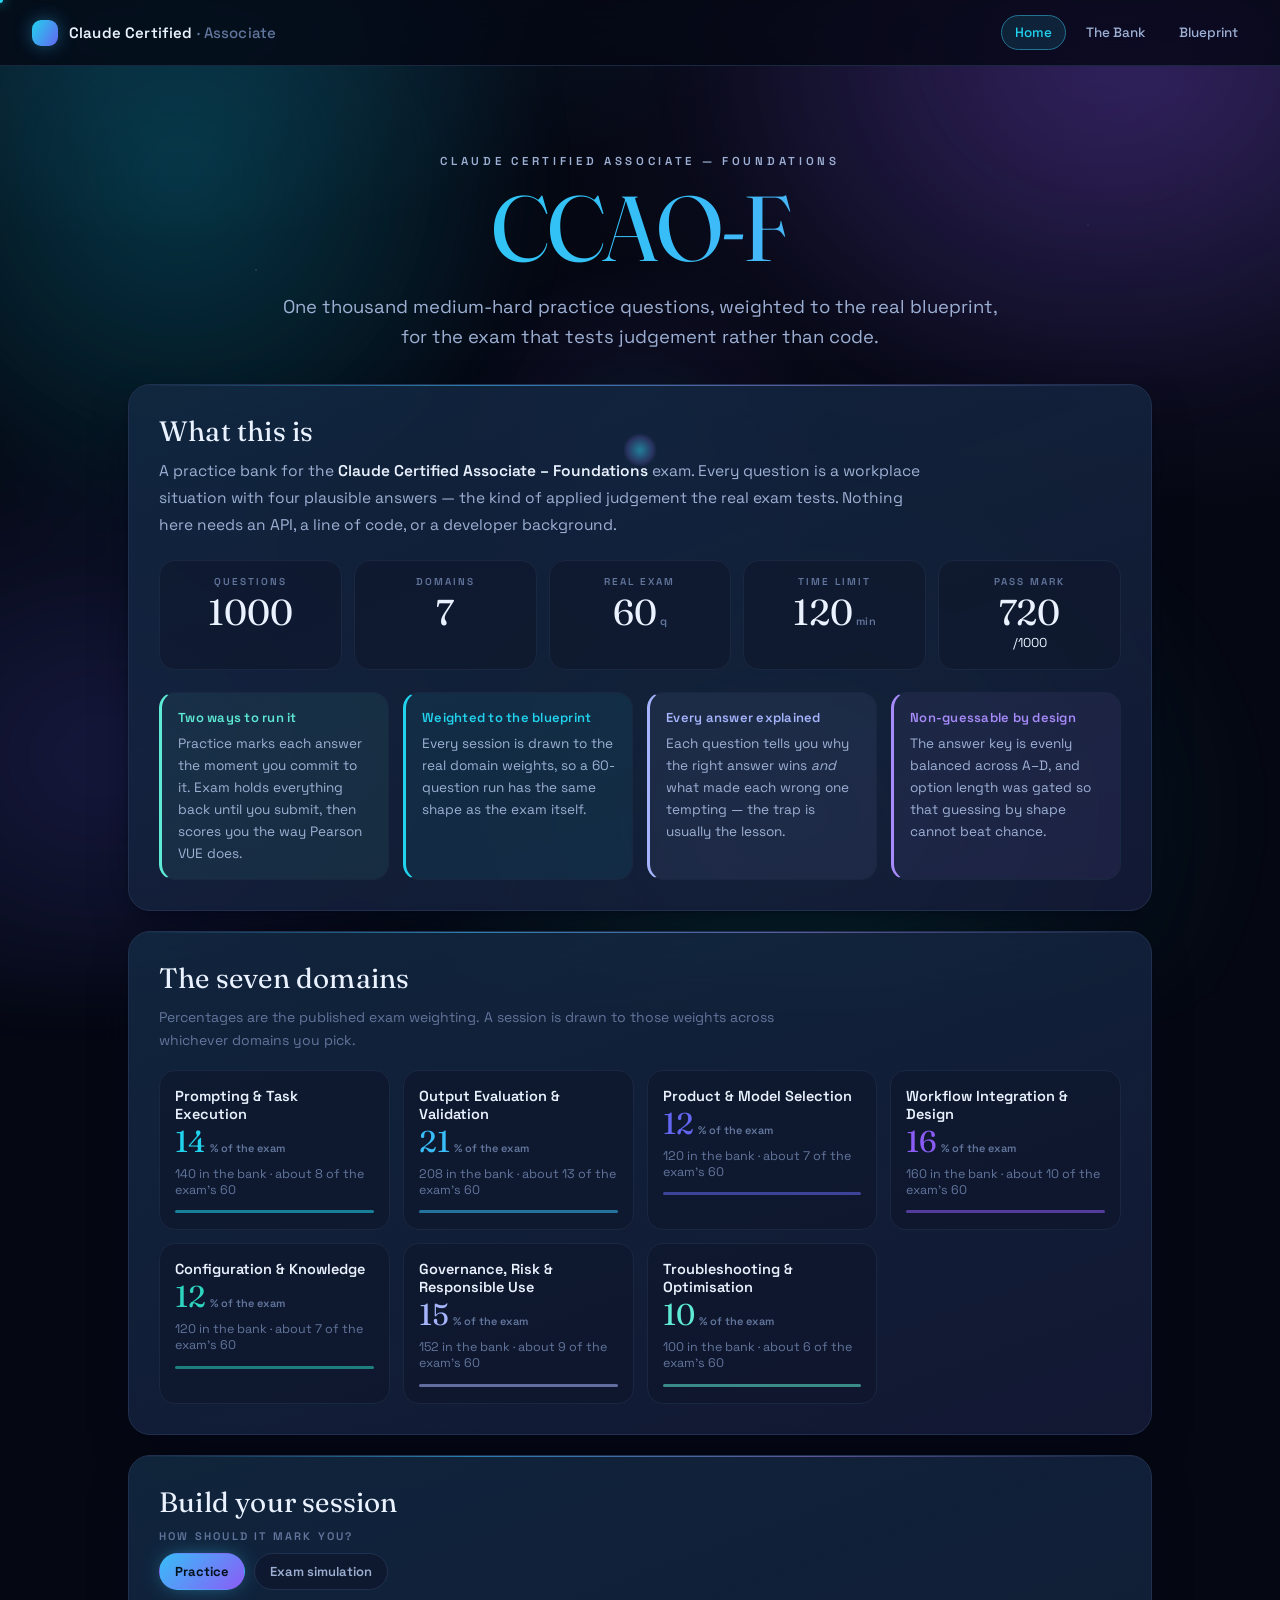
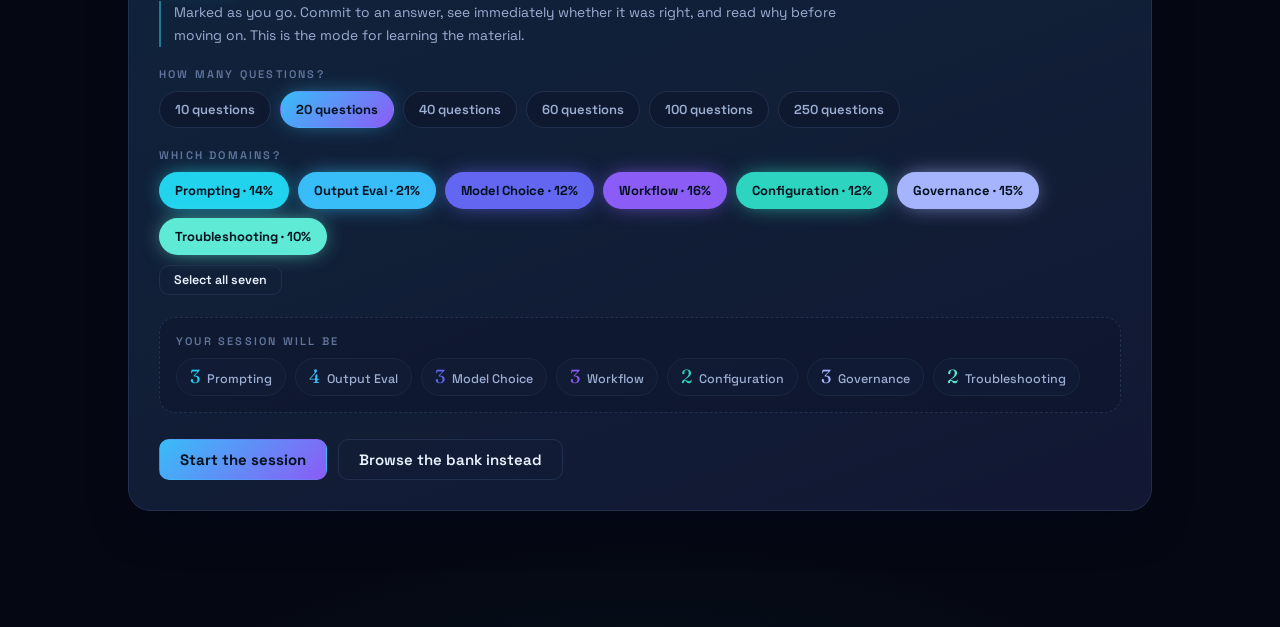
==== index.html @ 3845e647 "CCAO-F practice deck — 1,000 blueprint-weighted questions A self-contained practice bank for the Cla" ====
<!DOCTYPE html>
<html lang="en">
<head>
<meta charset="utf-8">
<meta name="viewport" content="width=device-width,initial-scale=1">
<title>Claude Certified Associate — CCAO-F Practice Deck</title>
<style>/* =====================================================================
   INTERFACE SKILL · "Aurora Nocturne" design system
   A cool-only, high-ambience house style. Drop this into any project and
   inline effects.js. Palette is deliberately COOL — no red / orange / yellow.
   Fonts pair an elegant serif (Times-lineage) with a new-gen geometric sans.
   Loads Google Fonts when online; degrades gracefully to system stacks.
   ===================================================================== */
@import url('https://fonts.googleapis.com/css2?family=Fraunces:ital,opsz,wght@0,9..144,400;0,9..144,600;1,9..144,500&family=Space+Grotesk:wght@400;500;600;700&family=Sora:wght@400;500;600&display=swap');

:root{
  /* ---- COOL PALETTE (no warm hues anywhere) ---- */
  --void:        #050813;   /* deepest background */
  --abyss:       #070c1c;
  --deep:        #0a1122;
  --panel:       #0e162b;   /* card base */
  --panel-2:     #131e39;
  --line:        #22304f;   /* hairline borders */
  --line-soft:   #1a2740;

  --ink:         #eaf2ff;   /* primary text */
  --muted:       #9db0d4;   /* secondary text */
  --faint:       #62759c;

  /* accents — cyan → azure → indigo → violet → teal */
  --cyan:        #22d3ee;
  --azure:       #38bdf8;
  --blue:        #3b82f6;
  --indigo:      #6366f1;
  --violet:      #a78bfa;
  --purple:      #8b5cf6;
  --teal:        #2dd4bf;
  --mint:        #5eead4;
  --aqua:        #34d399;   /* cool green */
  --peri:        #a5b4fc;   /* periwinkle (replaces "yellow" warnings) */

  /* semantic states — expressed ONLY in cool hues */
  --accent:      var(--cyan);
  --accent-2:    var(--violet);
  --positive:    var(--mint);   /* correct / success */
  --negative:    var(--purple); /* incorrect / error — cool violet, never red */
  --notice:      var(--peri);   /* warnings / flags — periwinkle, never yellow */

  /* signature gradients */
  --grad-aurora: linear-gradient(120deg, var(--cyan), var(--indigo) 45%, var(--violet) 78%, var(--teal));
  --grad-cool:   linear-gradient(135deg, var(--azure), var(--purple));
  --grad-glass:  linear-gradient(160deg, rgba(56,189,248,.10), rgba(139,92,246,.06));

  /* glows */
  --glow-cyan:   0 0 0 1px rgba(34,211,238,.35), 0 0 24px -4px rgba(34,211,238,.45);
  --glow-violet: 0 0 0 1px rgba(167,139,250,.35), 0 0 26px -4px rgba(139,92,246,.5);
  --shadow-lift: 0 18px 50px -18px rgba(2,8,23,.9), 0 2px 8px -4px rgba(2,8,23,.7);

  /* fonts */
  --font-display: 'Fraunces', 'Times New Roman', Georgia, 'Cormorant Garamond', serif;
  --font-ui:      'Space Grotesk', 'Sora', system-ui, -apple-system, 'Segoe UI', sans-serif;

  /* shape + motion */
  --r-sm: 10px; --r: 16px; --r-lg: 22px; --r-pill: 999px;
  --ease: cubic-bezier(.22,.61,.36,1);
  --ease-out: cubic-bezier(.16,1,.3,1);
  --t: .28s;

  /* live cursor position (updated by effects.js) */
  --mx: 50%; --my: 50%;
}

*{box-sizing:border-box}
html,body{margin:0;padding:0}
body{
  background:
    radial-gradient(1200px 700px at 12% -8%, rgba(56,189,248,.16), transparent 60%),
    radial-gradient(1000px 680px at 92% 4%, rgba(139,92,246,.16), transparent 62%),
    radial-gradient(1200px 900px at 50% 120%, rgba(45,212,191,.12), transparent 60%),
    var(--void);
  color:var(--ink);
  font-family:var(--font-ui);
  font-size:15.5px; line-height:1.6;
  -webkit-font-smoothing:antialiased;
  min-height:100vh;
  overflow-x:hidden;
}

/* Aurora ambience layer — slow drifting mesh behind everything */
.aurora-bg{
  position:fixed; inset:-20% -10% -10% -10%; z-index:-2; pointer-events:none;
  background:
    radial-gradient(40% 55% at 20% 30%, rgba(34,211,238,.22), transparent 60%),
    radial-gradient(45% 50% at 80% 20%, rgba(139,92,246,.20), transparent 62%),
    radial-gradient(50% 55% at 60% 85%, rgba(45,212,191,.16), transparent 60%),
    radial-gradient(40% 45% at 15% 80%, rgba(99,102,241,.18), transparent 60%);
  filter:blur(30px) saturate(120%);
  animation:auroraDrift 26s ease-in-out infinite alternate;
}
@keyframes auroraDrift{
  0%{transform:translate3d(0,0,0) scale(1)}
  50%{transform:translate3d(-3%,2%,0) scale(1.08)}
  100%{transform:translate3d(3%,-2%,0) scale(1.04)}
}
/* faint star / grain field */
.aurora-stars{
  position:fixed; inset:0; z-index:-1; pointer-events:none; opacity:.5;
  background-image:
    radial-gradient(1px 1px at 20% 30%, rgba(234,242,255,.7), transparent),
    radial-gradient(1px 1px at 70% 60%, rgba(165,180,252,.6), transparent),
    radial-gradient(1px 1px at 40% 80%, rgba(94,234,212,.6), transparent),
    radial-gradient(1px 1px at 85% 25%, rgba(56,189,248,.6), transparent),
    radial-gradient(1px 1px at 55% 45%, rgba(234,242,255,.5), transparent);
  background-size:auto;
  animation:twinkle 6s ease-in-out infinite alternate;
}
@keyframes twinkle{from{opacity:.35}to{opacity:.6}}

/* Cursor-reactive spotlight: brightens content near the pointer (ambience) */
.spotlight{
  position:fixed; inset:0; z-index:-1; pointer-events:none;
  background:radial-gradient(280px 280px at var(--mx) var(--my),
            rgba(56,189,248,.10), rgba(139,92,246,.05) 40%, transparent 70%);
  transition:background .12s linear;
}

/* ---------- Typography ---------- */
h1,h2,h3,.display{font-family:var(--font-display); font-weight:600; letter-spacing:.2px; line-height:1.12}
h1{font-size:clamp(30px,5vw,52px)}
h2{font-size:clamp(20px,3vw,28px)}
.eyebrow{font-family:var(--font-ui); text-transform:uppercase; letter-spacing:.32em; font-size:11.5px; color:var(--muted); font-weight:600}

/* Aurora gradient text with a slow shimmer sweep — the signature "wow" headline */
.aurora-text{
  background:linear-gradient(100deg, var(--cyan), var(--azure) 25%, var(--violet) 55%, var(--mint) 85%, var(--cyan));
  background-size:220% auto;
  -webkit-background-clip:text; background-clip:text; color:transparent;
  animation:shimmer 7s linear infinite;
}
@keyframes shimmer{to{background-position:220% center}}

/* Per-letter hover lift + glow (wrap letters in <span class="ch"> via effects.js) */
.lift .ch{display:inline-block; transition:transform .25s var(--ease-out), color .25s, text-shadow .25s; will-change:transform}
.lift .ch:hover{transform:translateY(-.18em) scale(1.05); color:var(--cyan); text-shadow:0 0 18px rgba(34,211,238,.8)}

/* Cursor-proximity word glow (effects.js sets --d 0..1 per word; near=1) */
.spot-word{transition:text-shadow .2s, color .2s}

.glow-text{text-shadow:0 0 22px rgba(56,189,248,.55)}

/* ---------- Glass surfaces ---------- */
.glass{
  background:var(--grad-glass), color-mix(in srgb, var(--panel) 82%, transparent);
  border:1px solid var(--line);
  border-radius:var(--r-lg);
  box-shadow:var(--shadow-lift);
  backdrop-filter:blur(14px) saturate(120%);
  -webkit-backdrop-filter:blur(14px) saturate(120%);
  position:relative; overflow:hidden;
}
/* subtle top sheen */
.glass::before{content:""; position:absolute; inset:0 0 auto 0; height:1px;
  background:linear-gradient(90deg, transparent, rgba(56,189,248,.6), rgba(167,139,250,.5), transparent)}
.pad{padding:clamp(18px,3vw,30px)}

/* ---------- Buttons ---------- */
.btn{
  font:600 15px/1 var(--font-ui); cursor:pointer; color:var(--ink);
  padding:12px 20px; border-radius:var(--r-sm); border:1px solid var(--line);
  background:color-mix(in srgb, var(--panel-2) 85%, transparent);
  position:relative; overflow:hidden; transition:transform var(--t) var(--ease), box-shadow var(--t), border-color var(--t);
}
.btn:hover{border-color:color-mix(in srgb,var(--cyan) 55%,var(--line)); box-shadow:var(--glow-cyan); transform:translateY(-1px)}
.btn:active{transform:translateY(0) scale(.99)}
.btn.primary{background:var(--grad-cool); border-color:transparent; color:#04121f; font-weight:700}
.btn.primary:hover{box-shadow:0 0 30px -6px rgba(56,189,248,.7), 0 0 30px -10px rgba(139,92,246,.6)}
.btn.ghost{background:transparent}
/* shine sweep on hover */
.btn::after{content:""; position:absolute; top:0; left:-120%; width:60%; height:100%;
  background:linear-gradient(100deg, transparent, rgba(234,242,255,.35), transparent); transform:skewX(-18deg); transition:left .6s var(--ease)}
.btn:hover::after{left:140%}

/* ---------- Selectable options (quiz answers, menu items, cards) ---------- */
.option{
  display:flex; gap:14px; align-items:flex-start;
  /* works as a <div> OR a <button>: buttons default to centred text and their own
     font, which pushes option copy into the middle of the row. Undo both here. */
  width:100%; text-align:left; font:inherit; color:inherit;
  padding:15px 17px; border-radius:var(--r);
  background:color-mix(in srgb, var(--panel) 78%, transparent);
  border:1px solid var(--line);
  cursor:pointer; position:relative; overflow:hidden;
  transition:transform var(--t) var(--ease), box-shadow var(--t), border-color var(--t), background var(--t);
  transform-style:preserve-3d;
}
.option:hover{border-color:color-mix(in srgb,var(--cyan) 45%,var(--line)); box-shadow:var(--glow-cyan); transform:translateY(-2px)}
/* animated gradient ring when selected */
.option.selected{border-color:transparent; background:color-mix(in srgb, var(--panel-2) 88%, transparent)}
.option.selected::before{content:""; position:absolute; inset:0; border-radius:inherit; padding:1.5px;
  background:var(--grad-aurora); background-size:200% 200%;
  -webkit-mask:linear-gradient(#000 0 0) content-box, linear-gradient(#000 0 0);
  -webkit-mask-composite:xor; mask-composite:exclude; animation:ring 4s linear infinite}
@keyframes ring{to{background-position:200% 200%}}
.option .marker{flex:0 0 28px; height:28px; border-radius:8px; display:grid; place-items:center;
  font:700 13px var(--font-ui); background:color-mix(in srgb,var(--panel-2) 90%,transparent); color:var(--muted); transition:var(--t)}
.option.selected .marker{background:var(--grad-cool); color:#04121f; box-shadow:0 0 16px -2px rgba(56,189,248,.7)}

/* correct / incorrect review states — cool green vs cool violet, never red */
.option.correct{border-color:var(--positive); background:color-mix(in srgb,var(--mint) 14%,transparent); box-shadow:0 0 22px -8px var(--mint)}
.option.incorrect{border-color:var(--negative); background:color-mix(in srgb,var(--purple) 14%,transparent); box-shadow:0 0 22px -8px var(--purple)}

/* ripple (effects.js injects .rippling span at click point) */
.ripple{position:relative; overflow:hidden}
.ripple > .rippling{position:absolute; border-radius:50%; transform:translate(-50%,-50%) scale(0);
  background:radial-gradient(circle, rgba(56,189,248,.55), rgba(139,92,246,.15) 60%, transparent 70%);
  pointer-events:none; animation:ripple .6s var(--ease-out) forwards}
@keyframes ripple{to{transform:translate(-50%,-50%) scale(1); opacity:0}}

/* ---------- Pills / chips ---------- */
.pill{display:inline-flex; align-items:center; gap:6px; font:600 12px var(--font-ui);
  padding:5px 12px; border-radius:var(--r-pill); color:var(--muted);
  background:color-mix(in srgb,var(--panel-2) 80%,transparent); border:1px solid var(--line)}
.pill.accent{color:var(--cyan); border-color:color-mix(in srgb,var(--cyan) 40%,var(--line)); background:color-mix(in srgb,var(--cyan) 12%,transparent)}

/* ---------- Focus + selection ---------- */
:focus-visible{outline:2px solid var(--cyan); outline-offset:2px; border-radius:6px}
::selection{background:rgba(34,211,238,.3); color:#fff}

/* ---------- Entrance reveal (effects.js toggles .in) ---------- */
[data-reveal]{opacity:0; transform:translateY(14px); transition:opacity .6s var(--ease-out), transform .6s var(--ease-out)}
[data-reveal].in{opacity:1; transform:none}

/* ---------- Custom cursor elements (created by effects.js) ---------- */
.cur-orb,.cur-dot{position:fixed; top:0; left:0; z-index:9999; pointer-events:none; border-radius:50%; mix-blend-mode:screen}
.cur-orb{width:34px; height:34px; margin:-17px 0 0 -17px;
  background:radial-gradient(circle, rgba(34,211,238,.5), rgba(139,92,246,.18) 55%, transparent 70%);
  transition:width .2s, height .2s, background .2s, opacity .15s}
.cur-dot{width:6px; height:6px; margin:-3px 0 0 -3px; background:var(--cyan); box-shadow:0 0 12px var(--cyan);
  transition:opacity .15s}
.cur-orb.hot{width:52px; height:52px; background:radial-gradient(circle, rgba(167,139,250,.55), rgba(34,211,238,.2) 55%, transparent 72%)}
.cur-spark{position:fixed; z-index:9998; pointer-events:none; width:5px; height:5px; border-radius:50%;
  background:radial-gradient(circle,var(--mint),transparent 70%); animation:spark .7s var(--ease-out) forwards}
@keyframes spark{to{transform:translateY(10px) scale(0); opacity:0}}

/* hide native cursor only on fine pointers; keep it on touch/coarse */
@media (pointer:fine){ .cursor-hidden, .cursor-hidden *{cursor:none} }

/* ---------- Accessibility: respect reduced motion ---------- */
@media (prefers-reduced-motion:reduce){
  *,*::before,*::after{animation-duration:.001ms !important; animation-iteration-count:1 !important; transition-duration:.05s !important}
  .aurora-bg,.aurora-stars{animation:none}
}

/* ---------- Small screens ---------- */
@media (max-width:640px){
  body{font-size:15px}
  .cur-orb,.cur-dot{display:none} /* touch devices: no custom cursor */
}</style>
<style>/* ccao-deck — project styles over the Aurora Nocturne design system.
   Cool hues only. Serif numerals for every measured value. */

body{ padding-top:66px }
#app{ max-width:1080px; margin:0 auto; padding:0 clamp(14px,3vw,28px) 96px }

/* ── top bar ─────────────────────────────────────────────── */
.topbar{
  position:fixed; inset:0 0 auto 0; z-index:60; height:66px;
  display:flex; align-items:center; justify-content:space-between;
  gap:14px; padding:0 clamp(14px,3vw,28px);
  background:color-mix(in srgb, var(--void) 82%, transparent);
  backdrop-filter:blur(14px) saturate(140%);
  border-bottom:1px solid var(--line-soft);
}
.brand{ display:flex; align-items:center; gap:11px; background:none; border:0; cursor:pointer; padding:6px 4px; color:inherit }
.brand-mark{
  width:26px; height:26px; border-radius:9px; background:var(--grad-aurora);
  background-size:220% 220%; animation:shimmer 9s linear infinite;
  box-shadow:0 0 20px -4px rgba(56,189,248,.8);
}
.brand-text{ font:600 15px var(--font-ui); letter-spacing:.01em; color:var(--ink) }
.brand-text em{ font-style:normal; color:var(--faint); font-weight:500 }
.topnav{ display:flex; align-items:center; gap:6px }
.navlink{
  background:none; border:1px solid transparent; color:var(--muted); cursor:pointer;
  font:500 13.5px var(--font-ui); padding:8px 13px; border-radius:var(--r-pill); transition:var(--t) var(--ease);
}
.navlink:hover{ color:var(--ink); border-color:var(--line); background:color-mix(in srgb,var(--panel) 70%,transparent) }
.navlink.on{ color:var(--cyan); border-color:color-mix(in srgb,var(--cyan) 42%,var(--line)); background:color-mix(in srgb,var(--cyan) 12%,transparent) }
.egg-chip{
  font:600 11px var(--font-ui); letter-spacing:.14em; text-transform:uppercase;
  color:var(--violet); border:1px solid color-mix(in srgb,var(--violet) 40%,var(--line));
  background:color-mix(in srgb,var(--violet) 12%,transparent);
  padding:6px 11px; border-radius:var(--r-pill); animation:rise .5s var(--ease-out) both;
}

/* ── screens ─────────────────────────────────────────────── */
.screen{ animation:rise .5s var(--ease-out) both }
@keyframes rise{ from{ opacity:0; transform:translateY(16px) } to{ opacity:1; transform:none } }
.screen > section, .screen > .banklist, .screen > .startrow{ margin-bottom:20px }

.hero{ padding:clamp(38px,7vw,74px) 0 clamp(20px,3vw,32px); text-align:center }
.hero.small{ padding:clamp(28px,4vw,44px) 0 clamp(14px,2vw,22px) }
.hero h1{ font:400 clamp(46px,9vw,92px)/1.02 var(--font-display); margin:.1em 0 .18em; letter-spacing:-.02em }
.hero.small h1{ font-size:clamp(38px,6vw,64px) }
.hero-sub{ font:400 clamp(15px,1.7vw,18.5px)/1.62 var(--font-ui); color:var(--muted); max-width:60ch; margin:0 auto }

.sec-h{ font:400 clamp(21px,2.6vw,28px)/1.2 var(--font-display); margin:0 0 10px; color:var(--ink) }
.sec-note{ font:400 14px/1.65 var(--font-ui); color:var(--faint); margin:0 0 18px; max-width:74ch }
.lede{ font:400 15.5px/1.72 var(--font-ui); color:var(--muted); margin:0 0 22px; max-width:78ch }
.lede strong{ color:var(--ink); font-weight:600 }

/* ── serif numeral stat row (house pattern) ──────────────── */
.statrow{ display:grid; grid-template-columns:repeat(auto-fit,minmax(112px,1fr)); gap:12px; margin:4px 0 22px }
.stat{
  border:1px solid var(--line-soft); border-radius:var(--r); padding:14px 12px;
  background:color-mix(in srgb,var(--panel) 60%,transparent); text-align:center;
}
.stat .k{ display:block; font:600 10px var(--font-ui); letter-spacing:.2em; text-transform:uppercase; color:var(--faint); margin-bottom:6px }
.stat .v{ display:block; font:400 clamp(26px,3.4vw,36px)/1 var(--font-display); color:var(--ink) }
.stat .v small{ font:600 11px var(--font-ui); color:var(--faint); margin-left:3px; letter-spacing:.06em }

/* ── the five-callout system (mint/cyan/peri/violet/indigo) ─ */
.howrow{ display:grid; grid-template-columns:repeat(auto-fit,minmax(228px,1fr)); gap:14px }
.how{ border-radius:var(--r); padding:16px 16px 14px; border:1px solid var(--line-soft); border-left-width:3px }
.how h4{ font:600 13px var(--font-ui); margin:0 0 7px; letter-spacing:.02em }
.how p{ font:400 13.6px/1.62 var(--font-ui); color:var(--muted); margin:0 }
.how-mint  { border-left-color:var(--mint);   background:color-mix(in srgb,var(--mint) 7%,transparent) }
.how-mint h4{ color:var(--mint) }
.how-cyan  { border-left-color:var(--cyan);   background:color-mix(in srgb,var(--cyan) 7%,transparent) }
.how-cyan h4{ color:var(--cyan) }
.how-peri  { border-left-color:var(--peri);   background:color-mix(in srgb,var(--peri) 7%,transparent) }
.how-peri h4{ color:var(--peri) }
.how-violet{ border-left-color:var(--violet); background:color-mix(in srgb,var(--violet) 7%,transparent) }
.how-violet h4{ color:var(--violet) }

/* ── domain grid ─────────────────────────────────────────── */
.domgrid{ display:grid; grid-template-columns:repeat(auto-fit,minmax(196px,1fr)); gap:13px }
.domcard{
  position:relative; overflow:hidden; border:1px solid var(--line-soft); border-radius:var(--r);
  padding:16px 15px; background:color-mix(in srgb,var(--panel) 62%,transparent);
  transition:var(--t) var(--ease);
}
.domcard:hover{ transform:translateY(-3px); border-color:color-mix(in srgb,var(--dc) 48%,var(--line)); box-shadow:0 0 26px -8px var(--dc) }
.domcard .dn{ font:600 14.5px var(--font-ui); color:var(--ink); margin:0 0 4px; display:block }
.domcard .dw{ font:400 30px/1 var(--font-display); color:var(--dc) }
.domcard .dw small{ font:600 11px var(--font-ui); color:var(--faint); margin-left:4px }
.domcard .dq{ font:400 12.5px var(--font-ui); color:var(--faint); margin-top:6px }
.domcard .dbar{ height:3px; border-radius:2px; background:var(--dc); opacity:.55; margin-top:12px }

/* ── builder ─────────────────────────────────────────────── */
.ctrl-label{ font:600 11px var(--font-ui); letter-spacing:.2em; text-transform:uppercase; color:var(--faint); margin:20px 0 10px }
.ctrl-label:first-of-type{ margin-top:4px }
.chips{ display:flex; flex-wrap:wrap; gap:9px }
.chip{
  cursor:pointer; font:600 13px var(--font-ui); padding:9px 15px; border-radius:var(--r-pill);
  border:1px solid var(--line); background:color-mix(in srgb,var(--panel) 70%,transparent);
  color:var(--muted); transition:var(--t) var(--ease);
}
.chip:hover{ color:var(--ink); border-color:color-mix(in srgb,var(--cyan) 45%,var(--line)); transform:translateY(-1px) }
.chip.on{
  color:#04121f; font-weight:700; border-color:transparent; background:var(--grad-cool);
  box-shadow:0 0 22px -6px rgba(56,189,248,.7);
}
.chip.on[data-dc]{ background:var(--dc); box-shadow:0 0 22px -6px var(--dc) }
.chip.mini{ font-size:12px; padding:7px 12px }

.splitbox{ margin-top:22px; padding:16px; border:1px dashed var(--line); border-radius:var(--r); background:color-mix(in srgb,var(--panel) 40%,transparent) }
.splitbox .ctrl-label{ margin-top:0 }
.split{ display:flex; flex-wrap:wrap; gap:9px }
.splitpill{ display:flex; align-items:baseline; gap:7px; padding:8px 13px; border-radius:var(--r-pill); border:1px solid var(--line-soft); background:color-mix(in srgb,var(--panel-2) 55%,transparent) }
.splitpill .sn{ font:500 12.5px var(--font-ui); color:var(--muted) }
.splitpill .sv{ font:400 19px/1 var(--font-display); color:var(--sc) }
.startrow{ display:flex; flex-wrap:wrap; gap:11px; margin-top:24px }
.btn.small{ padding:8px 14px; font-size:12.5px }

/* ── quiz ────────────────────────────────────────────────── */
.quizhead{ padding-top:26px; margin-bottom:16px }
.rail{ display:flex; gap:3px; height:7px; margin-bottom:14px }
.rail i{ flex:1; border-radius:2px; background:var(--line-soft); transition:var(--t) var(--ease) }
.rail i.hit{ background:var(--mint); box-shadow:0 0 12px -2px var(--mint) }
.rail i.miss{ background:var(--purple); box-shadow:0 0 12px -2px var(--purple) }
.rail i.now{ background:var(--cyan); box-shadow:0 0 14px -1px var(--cyan) }
.quizmeta{ display:flex; flex-wrap:wrap; align-items:center; gap:9px }
.qcount{ font:400 20px/1 var(--font-display); color:var(--ink) }
.dot{ color:var(--faint) }
.quizmeta .btn{ margin-left:auto }
.pill[data-dc]{ color:var(--dc); border-color:color-mix(in srgb,var(--dc) 40%,var(--line)); background:color-mix(in srgb,var(--dc) 11%,transparent) }

.qcard{ animation:rise .4s var(--ease-out) both }
.stem{ font:400 clamp(17px,2.2vw,21px)/1.6 var(--font-ui); color:var(--ink); margin:0 0 22px }
.options{ display:grid; gap:10px }
.option .marker{ font:600 13px var(--font-ui) }
.option .otext{ flex:1 }
.qactions{ display:flex; flex-wrap:wrap; gap:10px; margin-top:20px }

.feedback{ margin-top:22px; animation:rise .38s var(--ease-out) both }
.verdict{ font:600 14px var(--font-ui); letter-spacing:.03em; padding:12px 15px; border-radius:var(--r-sm); margin-bottom:14px; display:flex; align-items:center; gap:10px }
.verdict.ok{ color:var(--mint); background:color-mix(in srgb,var(--mint) 12%,transparent); border:1px solid color-mix(in srgb,var(--mint) 40%,var(--line)) }
.verdict.no{ color:var(--violet); background:color-mix(in srgb,var(--purple) 13%,transparent); border:1px solid color-mix(in srgb,var(--violet) 40%,var(--line)) }
.verdict .g{ font-size:17px }
.expl{ border-left:3px solid var(--line); border-radius:var(--r-sm); padding:13px 15px; margin-bottom:11px; background:color-mix(in srgb,var(--panel) 55%,transparent) }
.expl h4{ font:600 11px var(--font-ui); letter-spacing:.18em; text-transform:uppercase; margin:0 0 7px }
.expl p{ font:400 14.6px/1.68 var(--font-ui); color:var(--muted); margin:0 }
.expl-cyan{ border-left-color:var(--cyan) }   .expl-cyan h4{ color:var(--cyan) }
.expl-mint{ border-left-color:var(--mint) }   .expl-mint h4{ color:var(--mint) }
.expl-indigo{ border-left-color:var(--peri) } .expl-indigo h4{ color:var(--peri) }
.expl-indigo p{ font-style:italic; color:color-mix(in srgb,var(--ink) 72%,var(--muted)) }
#doubtBtn.on{ color:var(--peri); border-color:color-mix(in srgb,var(--peri) 50%,var(--line)); background:color-mix(in srgb,var(--peri) 12%,transparent) }

/* ── results ─────────────────────────────────────────────── */
.scalewrap{ display:flex; align-items:center; gap:20px; flex-wrap:wrap }
.scalebar{ position:relative; flex:1; min-width:220px; height:16px; border-radius:var(--r-pill); background:color-mix(in srgb,var(--panel-2) 80%,transparent); border:1px solid var(--line-soft); overflow:visible }
.scalefill{ height:100%; border-radius:var(--r-pill); background:var(--grad-aurora); background-size:220% 220%; animation:shimmer 8s linear infinite; width:0; transition:width 1.1s var(--ease-out) }
.scalemark{ position:absolute; top:-7px; bottom:-7px; left:68.9%; width:2px; background:var(--peri); box-shadow:0 0 10px var(--peri) }
.scalemark span{ position:absolute; top:-20px; left:50%; transform:translateX(-50%); font:600 10px var(--font-ui); letter-spacing:.16em; color:var(--peri) }
.scaleval b{ font:400 44px/1 var(--font-display); color:var(--ink) }
.scaleval small{ font:600 12px var(--font-ui); color:var(--faint); margin-left:6px }
.verdict-line{ font:400 15px/1.7 var(--font-ui); color:var(--muted); margin:20px 0 0; max-width:76ch }
.dombreak{ display:grid; gap:11px }
.dbrow{ display:grid; grid-template-columns:1fr auto auto; align-items:center; gap:14px; padding:13px 15px; border:1px solid var(--line-soft); border-radius:var(--r); background:color-mix(in srgb,var(--panel) 55%,transparent) }
.dbrow .dbn{ font:600 14px var(--font-ui); color:var(--ink) }
.dbrow .dbn i{ display:block; font:400 12px var(--font-ui); font-style:normal; color:var(--faint); margin-top:3px }
.dbrow .dbs{ font:400 22px/1 var(--font-display); color:var(--dc) }
.tag{ font:600 10.5px var(--font-ui); letter-spacing:.16em; text-transform:uppercase; padding:5px 10px; border-radius:var(--r-pill); border:1px solid }
.tag.strong{ color:var(--mint); border-color:color-mix(in srgb,var(--mint) 45%,var(--line)); background:color-mix(in srgb,var(--mint) 11%,transparent) }
.tag.review{ color:var(--peri); border-color:color-mix(in srgb,var(--peri) 45%,var(--line)); background:color-mix(in srgb,var(--peri) 11%,transparent) }
.tag.weak{ color:var(--violet); border-color:color-mix(in srgb,var(--violet) 45%,var(--line)); background:color-mix(in srgb,var(--violet) 11%,transparent) }
.tag.thin{ color:var(--faint); border-color:var(--line); background:transparent }

/* ── bank + decoder ──────────────────────────────────────── */
.search{
  width:100%; font:400 15px var(--font-ui); color:var(--ink); padding:14px 16px;
  border-radius:var(--r); border:1px solid var(--line); background:color-mix(in srgb,var(--panel) 75%,transparent);
  margin-bottom:16px; transition:var(--t) var(--ease);
}
.search::placeholder{ color:var(--faint) }
.search:focus{ outline:none; border-color:color-mix(in srgb,var(--cyan) 55%,var(--line)); box-shadow:var(--glow-cyan) }
.topicchips{ max-height:172px; overflow:auto; padding:2px 2px 6px }
.bankcount{ font:500 12.5px var(--font-ui); color:var(--faint); margin:16px 0 0 }
.banklist{ display:grid; gap:11px }

.bq{ border:1px solid var(--line-soft); border-radius:var(--r); background:color-mix(in srgb,var(--panel) 62%,transparent); overflow:hidden }
.bq-head{ width:100%; text-align:left; background:none; border:0; cursor:pointer; padding:15px 17px; display:grid; gap:8px; color:inherit; font:inherit }
.bq-head:hover{ background:color-mix(in srgb,var(--panel-2) 55%,transparent) }
.bq-tags{ display:flex; flex-wrap:wrap; gap:7px; align-items:center }
.bq-stem{ font:400 15px/1.58 var(--font-ui); color:var(--ink); margin:0 }
.bq-body{ padding:2px 17px 17px; border-top:1px dashed var(--line-soft) }
.bq-opt{ display:flex; gap:10px; padding:9px 12px; border-radius:var(--r-sm); font:400 14px/1.5 var(--font-ui); color:var(--muted); margin-top:7px; border:1px solid transparent }
.bq-opt .m{ font:600 12px var(--font-ui); color:var(--faint); flex:0 0 auto }
.bq-opt.right{ color:var(--ink); border-color:color-mix(in srgb,var(--mint) 42%,var(--line)); background:color-mix(in srgb,var(--mint) 10%,transparent) }
.bq-opt.right .m{ color:var(--mint) }
.doubt-flag{ cursor:pointer; background:none; border:1px solid var(--line); color:var(--faint); border-radius:var(--r-pill); font:600 11px var(--font-ui); padding:5px 11px; transition:var(--t) var(--ease) }
.doubt-flag:hover{ color:var(--peri); border-color:color-mix(in srgb,var(--peri) 45%,var(--line)) }
.doubt-flag.on{ color:var(--peri); border-color:color-mix(in srgb,var(--peri) 55%,var(--line)); background:color-mix(in srgb,var(--peri) 13%,transparent) }
.empty{ text-align:center; padding:44px 20px; color:var(--faint); font:400 15px var(--font-ui) }

.toast{
  position:fixed; left:50%; bottom:28px; transform:translateX(-50%); z-index:9500;
  padding:12px 20px; border-radius:var(--r-pill); font:600 13px var(--font-ui); color:var(--ink);
  background:color-mix(in srgb,var(--deep) 94%,transparent);
  border:1px solid color-mix(in srgb,var(--violet) 45%,var(--line));
  box-shadow:0 0 34px -8px rgba(139,92,246,.7); animation:rise .3s var(--ease-out) both;
}

/* ── easter eggs ─────────────────────────────────────────── */
html.architect{ --grad-aurora:linear-gradient(120deg,var(--mint),var(--cyan) 30%,var(--violet) 62%,var(--peri)) }
html.architect .aurora-bg{ filter:saturate(1.5) brightness(1.35) }
html.architect .brand-mark{ animation-duration:2.4s }
.starlink{ position:fixed; z-index:5; width:12px; height:12px; border-radius:50%; cursor:pointer;
  background:radial-gradient(circle,#fff,rgba(94,234,212,.5) 45%,transparent 70%); opacity:.55;
  animation:twinkle 3.2s ease-in-out infinite alternate }
.starlink:hover{ opacity:1; transform:scale(1.7) }

@media (max-width:640px){
  body{ padding-top:58px }
  .topbar{ height:58px; gap:8px; padding:0 12px }
  .brand-text em{ display:none }
  .brand-text{ font-size:13.5px; white-space:nowrap }
  .brand-mark{ width:22px; height:22px }
  .navlink{ font-size:12px; padding:7px 9px; white-space:nowrap }
  .topnav{ gap:2px }
  .quizmeta .btn{ margin-left:0 }
  .scaleval b{ font-size:34px }
  .statrow{ grid-template-columns:repeat(auto-fit,minmax(92px,1fr)) }
  .dbrow{ grid-template-columns:1fr auto; row-gap:8px }
  .dbrow .tag{ grid-column:2 }
}

/* ── mode selector + timer (this deck) ───────────────────── */
.mode-note{
  font:400 13.8px/1.66 var(--font-ui); color:var(--muted); margin:11px 0 0;
  max-width:76ch; padding-left:13px; border-left:2px solid color-mix(in srgb,var(--cyan) 45%,var(--line));
}
.pill.timer{
  font:400 17px/1 var(--font-display); color:var(--cyan); letter-spacing:.02em;
  border-color:color-mix(in srgb,var(--cyan) 40%,var(--line));
  background:color-mix(in srgb,var(--cyan) 10%,transparent);
}
.pill.timer.low{
  color:var(--violet); border-color:color-mix(in srgb,var(--violet) 50%,var(--line));
  background:color-mix(in srgb,var(--violet) 13%,transparent);
  animation:pulseLow 1.9s var(--ease) infinite;
}
@keyframes pulseLow{ 0%,100%{ opacity:1 } 50%{ opacity:.6 } }
.rail i{ cursor:default }

/* ── blueprint ───────────────────────────────────────────── */
.bpgrid{ display:grid; gap:11px }

/* ── misc ────────────────────────────────────────────────── */
.weakwrap{ margin-top:18px }
.builder .startrow{ margin-top:26px }
#allDoms{ margin-top:10px }
.bq-head .bq-stem{ display:block }
.summary .statrow{ margin-top:2px }

/* [hidden] must beat any component display rule (the timer pill, feedback, etc.) */
[hidden]{ display:none !important }</style>
</head>
<body>

<nav class="topbar">
  <button class="brand" id="brand" title="Home">
    <span class="brand-mark" aria-hidden="true"></span>
    <span class="brand-text">Claude Certified <em>· Associate</em></span>
  </button>
  <div class="topnav">
    <button class="navlink" data-go="home">Home</button>
    <button class="navlink" data-go="bank">The Bank</button>
    <button class="navlink" data-go="blueprint">Blueprint</button>
  </div>
</nav>

<main id="app">

<!-- ═══════════════ HOME ═══════════════ -->
<section class="screen" id="s-home">
  <header class="hero">
    <p class="eyebrow">Claude Certified Associate — Foundations</p>
    <h1 class="aurora-text">CCAO-F</h1>
    <p class="hero-sub spotlight-words">One thousand medium-hard practice questions, weighted to the real blueprint, for the exam that tests judgement rather than code.</p>
  </header>

  <section class="glass pad summary">
    <h2 class="sec-h">What this is</h2>
    <p class="lede">A practice bank for the <strong>Claude Certified Associate – Foundations</strong> exam.
      Every question is a workplace situation with four plausible answers — the kind of applied judgement
      the real exam tests. Nothing here needs an API, a line of code, or a developer background.</p>

    <div class="statrow">
      <div class="stat"><span class="k">Questions</span><b class="v" id="statTotal">1000</b></div>
      <div class="stat"><span class="k">Domains</span><b class="v">7</b></div>
      <div class="stat"><span class="k">Real exam</span><b class="v">60<small>q</small></b></div>
      <div class="stat"><span class="k">Time limit</span><b class="v">120<small>min</small></b></div>
      <div class="stat"><span class="k">Pass mark</span><b class="v">720</b><small>/1000</small></div>
    </div>

    <div class="howrow">
      <div class="how how-mint"><h4>Two ways to run it</h4><p>Practice marks each answer the moment you commit to it. Exam holds everything back until you submit, then scores you the way Pearson VUE does.</p></div>
      <div class="how how-cyan"><h4>Weighted to the blueprint</h4><p>Every session is drawn to the real domain weights, so a 60-question run has the same shape as the exam itself.</p></div>
      <div class="how how-peri"><h4>Every answer explained</h4><p>Each question tells you why the right answer wins <em>and</em> what made each wrong one tempting — the trap is usually the lesson.</p></div>
      <div class="how how-violet"><h4>Non-guessable by design</h4><p>The answer key is evenly balanced across A–D, and option length was gated so that guessing by shape cannot beat chance.</p></div>
    </div>
  </section>

  <section class="glass pad">
    <h2 class="sec-h">The seven domains</h2>
    <p class="sec-note">Percentages are the published exam weighting. A session is drawn to those weights across whichever domains you pick.</p>
    <div class="domgrid" id="domGrid"></div>
  </section>

  <section class="glass pad" id="progressPanel" hidden>
    <h2 class="sec-h">Where you are</h2>
    <div class="statrow">
      <div class="stat"><span class="k">Answered</span><b class="v" id="pgSeen">0</b></div>
      <div class="stat"><span class="k">Accuracy</span><b class="v" id="pgAcc">—</b></div>
      <div class="stat"><span class="k">Flagged</span><b class="v" id="pgDoubt">0</b></div>
      <div class="stat"><span class="k">Bank left</span><b class="v" id="pgLeft">1000</b></div>
    </div>
    <div class="weakwrap" id="weakWrap" hidden>
      <p class="sec-note">Topics you are currently below 70% on. Up to 40% of each session is steered here automatically.</p>
      <div class="chips" id="weakChips"></div>
    </div>
    <button class="btn ghost small" id="resetBtn">Reset my progress</button>
  </section>

  <!-- session builder -->
  <section class="glass pad builder">
    <h2 class="sec-h">Build your session</h2>

    <p class="ctrl-label">How should it mark you?</p>
    <div class="chips modechips" id="modeChips"></div>
    <p class="mode-note" id="modeNote"></p>

    <p class="ctrl-label">How many questions?</p>
    <div class="chips" id="lenChips"></div>

    <p class="ctrl-label">Which domains?</p>
    <div class="chips" id="domChips"></div>
    <button class="btn ghost small" id="allDoms">Select all seven</button>

    <div class="splitbox">
      <p class="ctrl-label">Your session will be</p>
      <div class="split" id="splitOut"></div>
    </div>

    <div class="startrow">
      <button class="btn primary ripple" id="startBtn">Start the session</button>
      <button class="btn ghost ripple" data-go="bank">Browse the bank instead</button>
    </div>
  </section>
</section>

<!-- ═══════════════ QUIZ ═══════════════ -->
<section class="screen" id="s-quiz" hidden>
  <div class="quizhead">
    <div class="rail" id="rail"></div>
    <div class="quizmeta">
      <span id="qCount" class="qcount">1 / 20</span>
      <span class="dot">·</span>
      <span id="qDomain" class="pill"></span>
      <span id="qConcept" class="pill"></span>
      <span id="qTimer" class="pill timer" hidden></span>
      <button class="btn ghost small" id="quitBtn">End session</button>
    </div>
  </div>

  <article class="glass pad qcard" id="qCard">
    <p class="stem" id="stem"></p>
    <div class="options" id="options"></div>

    <div class="qactions">
      <button class="btn primary ripple" id="checkBtn" disabled>Check my answer</button>
      <button class="btn ghost ripple" id="doubtBtn" title="Flag this to review later">Flag for review</button>
      <button class="btn ghost ripple" id="prevBtn" hidden>Previous</button>
      <button class="btn primary ripple" id="advBtn" hidden>Next</button>
    </div>

    <div class="feedback" id="feedback" hidden>
      <div class="verdict" id="verdict"></div>
      <div class="expl expl-mint"><h4 id="exWhyH">Why that answer is right</h4><p id="exWhy"></p></div>
      <div class="expl expl-indigo"><h4>What the other options were doing</h4><p id="exTraps"></p></div>
      <button class="btn primary ripple" id="nextBtn">Next question</button>
    </div>
  </article>
</section>

<!-- ═══════════════ RESULTS ═══════════════ -->
<section class="screen" id="s-results" hidden>
  <header class="hero">
    <p class="eyebrow">Session complete</p>
    <h1 class="aurora-text" id="scorePct">0%</h1>
    <p class="hero-sub" id="scoreLine"></p>
  </header>

  <section class="glass pad">
    <h2 class="sec-h">Scaled score</h2>
    <p class="sec-note">The real exam reports 100–1000 and passes at 720. This scales what you just answered onto the same range, weighted the way the exam weights its domains.</p>
    <div class="scalewrap">
      <div class="scalebar"><div class="scalefill" id="scaleFill"></div><div class="scalemark"><span>720</span></div></div>
      <div class="scaleval"><b id="scaledOut">0</b><small>/ 1000</small></div>
    </div>
    <p class="verdict-line" id="readiness"></p>
  </section>

  <section class="glass pad">
    <h2 class="sec-h">By domain</h2>
    <div class="dombreak" id="domBreak"></div>
  </section>

  <div class="startrow">
    <button class="btn primary ripple" id="againBtn">Another session</button>
    <button class="btn ghost ripple" id="reviewMissed">Review what I missed</button>
    <button class="btn ghost ripple" data-go="bank">Open the Bank</button>
  </div>
</section>

<!-- ═══════════════ BANK ═══════════════ -->
<section class="screen" id="s-bank" hidden>
  <header class="hero small">
    <p class="eyebrow">Every question, open book</p>
    <h1 class="aurora-text">The Bank</h1>
    <p class="hero-sub">All one thousand questions with their answers and explanations showing. This is the place to settle a doubt, not to be tested.</p>
  </header>

  <section class="glass pad">
    <input class="search" id="bankSearch" type="search" placeholder="Search a situation or a topic — try &quot;hiring&quot; or &quot;citation&quot;" autocomplete="off">
    <div class="chips" id="bankDomChips"></div>
    <div class="chips" id="bankViewChips"></div>
    <p class="ctrl-label">Topics</p>
    <div class="chips topicchips" id="bankTopicChips"></div>
    <p class="bankcount" id="bankCount"></p>
  </section>

  <div id="bankList" class="banklist"></div>
  <button class="btn ghost ripple" id="bankMore" hidden>Show more</button>
</section>

<!-- ═══════════════ BLUEPRINT ═══════════════ -->
<section class="screen" id="s-blueprint" hidden>
  <header class="hero small">
    <p class="eyebrow">What the exam actually covers</p>
    <h1 class="aurora-text">Blueprint</h1>
    <p class="hero-sub">The seven domains, their weights, and how many of the exam's 60 questions each one is worth.</p>
  </header>
  <section class="glass pad">
    <div class="bpgrid" id="bpGrid"></div>
  </section>
  <section class="glass pad">
    <h2 class="sec-h">How this deck is built</h2>
    <div class="howrow">
      <div class="how how-cyan"><h4>Blueprint-weighted sessions</h4><p>The bank holds a fixed count per domain; each session is apportioned to the exam weights by largest remainder, so short runs still span the material.</p></div>
      <div class="how how-mint"><h4>Balanced answer key</h4><p>The correct answer sits in each of the four positions an equal number of times within every domain, with no run of three the same.</p></div>
      <div class="how how-peri"><h4>Length carries no signal</h4><p>"Always pick the longest option" and every other length strategy is gated below 34% against a 25% chance baseline.</p></div>
      <div class="how how-violet"><h4>No stub answers</h4><p>Every distractor is a real position someone could hold. A four-option question is never quietly a two-option one.</p></div>
    </div>
  </section>
</section>

</main>

<div class="toast" id="toast" hidden></div>

<script>window.BANK = {"meta":{"title":"Claude Certified Associate","exam":"Claude Certified Associate – Foundations (CCAO-F)","total":1000,"exam_questions":60,"exam_minutes":120,"pass_scaled":720},"domains":[{"id":"d1","name":"Prompting & Task Execution","short":"Prompting","weight":14,"count":140,"accent":"cyan"},{"id":"d2","name":"Output Evaluation & Validation","short":"Output Eval","weight":21,"count":208,"accent":"azure"},{"id":"d3","name":"Product & Model Selection","short":"Model Choice","weight":12,"count":120,"accent":"indigo"},{"id":"d4","name":"Workflow Integration & Design","short":"Workflow","weight":16,"count":160,"accent":"purple"},{"id":"d5","name":"Configuration & Knowledge","short":"Configuration","weight":12,"count":120,"accent":"teal"},{"id":"d6","name":"Governance, Risk & Responsible Use","short":"Governance","weight":15,"count":152,"accent":"peri"},{"id":"d7","name":"Troubleshooting & Optimisation","short":"Troubleshooting","weight":10,"count":100,"accent":"mint"}],"concepts":{"d1":{"clear-instructions":16,"constraints-scope":21,"context-and-role":17,"document-grounding":19,"examples-fewshot":14,"iteration-refinement":18,"output-format":16,"task-decomposition":19},"d2":{"bias-and-framing":21,"completeness-gaps":24,"hallucination-detection":20,"numerical-accuracy":21,"quality-criteria":24,"review-workflow":24,"sampling-and-evidence":18,"self-evaluation-limits":17,"source-attribution":15,"verifying-facts":24},"d3":{"capability-matching":17,"cost-latency":18,"feature-fit":19,"model-tiers":18,"projects-vs-chat":16,"scaling-decisions":15,"surface-selection":17},"d4":{"automation-boundaries":19,"failure-modes":20,"handoffs":16,"human-in-the-loop":16,"measuring-value":18,"process-mapping":19,"repeatability":17,"team-adoption":17,"tool-integration":18},"d5":{"context-limits":17,"custom-instructions":18,"knowledge-hygiene":18,"organisation":16,"project-knowledge":18,"projects-setup":16,"sharing-collaboration":17},"d6":{"acceptable-use":17,"accountability":17,"bias-fairness":17,"confidentiality":16,"consequential-decisions":18,"data-sensitivity":18,"disclosure-transparency":16,"ip-and-attribution":16,"privacy-regulation":17},"d7":{"consistency-issues":16,"context-problems":16,"diagnosing-poor-output":18,"efficiency-tuning":17,"prompt-repair":17,"refusals-and-limits":16}},"questions":[{"id":"d1-0000","domain":"d1","concept":"clear-instructions","tier":3,"stem":"A marketing associate asks Claude to \"make this product page better\" and gets a rewrite that changes the tone, the length and the calls to action all at once. None of it is what the team wanted.","options":["The request never defined what better actually meant, so Claude guessed which dimension to optimise","Claude ignored the instruction because product copy sits outside what it handles reliably","The page was pasted as plain text, and formatting loss caused the tone to shift in the rewrite","The request was too short, and any prompt under a paragraph produces unfocused output"],"answer":0,"why":"Vague evaluative words like \"better\" name a direction without naming a dimension. Improving clarity, shortening, and raising conversion are different edits that pull against each other, so the model picks for you.","traps":"Length is not the problem and a short prompt can be perfectly precise. Blaming the paste or the model's competence skips the actual defect, which sits in the instruction."},{"id":"d1-0001","domain":"d1","concept":"clear-instructions","tier":3,"stem":"A recruiter wants a rejection email drafted. They tell Claude the candidate's name and the role but nothing else, and the draft comes back warm, long and full of feedback the recruiter cannot legally give.","options":["Ask for three drafts and pick whichever of them happens to avoid the legal problem","Tell Claude that it is a legal document so it applies a more cautious register throughout","Provide the candidate's full interview notes so the draft has enough grounding to be accurate","Specify the constraints that matter: length, what may not be said, and the tone the company uses"],"answer":3,"why":"The model defaults to helpful and complete. Anything you cannot include has to be stated as an exclusion, because there is no way to infer your legal constraints from a name and a job title.","traps":"More source material makes the feedback problem worse, not better. Sampling three drafts leaves the same gap to luck, and relabelling the register does not encode a specific prohibition."},{"id":"d1-0002","domain":"d1","concept":"clear-instructions","tier":2,"stem":"An operations lead prompts Claude with \"summarise this report\" and receives a summary that is technically accurate but omits the budget variance their director specifically asked about.","options":["Increase the requested summary length so more of the report's content survives the cut","Name the audience and the decision the summary serves, so the model knows what to keep","Ask for the summary twice and merge the two versions to improve topic coverage","Request bullet points instead of prose, since bullets preserve detail more faithfully"],"answer":1,"why":"A summary is a set of choices about what to drop. Without knowing who reads it and why, the model optimises for general coverage, and a specific figure a director cares about is not general.","traps":"A longer or bulleted summary still drops the wrong things. Merging two general summaries gives you more general summary, not the budget variance."},{"id":"d1-0003","domain":"d1","concept":"clear-instructions","tier":3,"stem":"A consultant asks Claude to \"review my slide deck for issues\" and gets typo corrections when they wanted to know whether the argument holds together.","options":["Upload the deck as a file rather than pasting the text so structure is visible to the model","Ask for a longer review, since a thorough pass eventually reaches the argument level too","Say which layer to review: argument, structure, or surface wording","State that the audience is a board so the model applies a higher standard of scrutiny"],"answer":2,"why":"\"Issues\" spans everything from a comma to a broken premise. Naming the layer is what turns a generic review into the one you needed, and the layers genuinely trade off against each other.","traps":"Length does not reorder priorities, and raising the stakes without naming the layer makes the model more thorough at the wrong level. File upload changes fidelity, not focus."},{"id":"d1-0004","domain":"d1","concept":"context-and-role","tier":3,"stem":"An analyst asks Claude to explain a quarterly variance to \"the team\". The result assumes deep finance knowledge, and half the team who read it are engineers.","options":["Ask Claude to write at a lower reading level so the technical terms are automatically avoided","Request a glossary appended to the explanation so unfamiliar terms can be looked up","Split the request so finance readers and engineers each receive a separately written version","Describe who the readers actually are and what they already know before asking for the explanation"],"answer":3,"why":"\"The team\" carries no information about prior knowledge. Naming the readers lets the model pitch the explanation once, correctly, rather than defaulting to the subject's native register.","traps":"A reading-level instruction blunts the prose without fixing which concepts need unpacking. A glossary patches symptoms, and two versions is real work to solve a problem one sentence would have prevented."},{"id":"d1-0005","domain":"d1","concept":"context-and-role","tier":3,"stem":"A support manager wants Claude to draft replies to angry customers. The drafts are polite and correct but read as though the company has no policy on refunds.","options":["Instruct Claude to be more apologetic, which softens the reply enough to defuse the complaint","Ask for shorter replies so there is less room to imply commitments the company cannot keep","Give Claude the actual refund policy in the prompt so drafts stay inside what is offered","Tell Claude to avoid mentioning refunds at all and route every such case to a human"],"answer":2,"why":"Policy is external knowledge the model cannot infer. Supplying it is what lets a draft be both empathetic and accurate about what the customer will actually receive.","traps":"Tone changes do not add policy. Shortening reduces exposure without adding correctness, and routing every refund mention to a human discards most of the value of the drafting."},{"id":"d1-0006","domain":"d1","concept":"context-and-role","tier":4,"stem":"A pharmaceutical firm's comms team gets consistently over-cautious drafts from Claude. Every sentence hedges, and the copy reads as though nothing can be claimed at all.","options":["Explain the regulatory context and name the claims that are already approved for use","Ask Claude to write with more confidence and remove hedging language from the final draft","Lower the stakes described in the prompt so the subject reads as less regulated than it is","Draft the copy without Claude and use it only for a proofreading pass at the end"],"answer":0,"why":"Undirected caution is what a model produces when it can tell a domain is risky but cannot tell where the line sits. Naming the approved claims converts vague hedging into specific, defensible statements.","traps":"Stripping hedges leaves unsupported claims. Understating the regulatory context invites exactly the copy that gets rejected in review, and abandoning drafting forfeits the gain."},{"id":"d1-0007","domain":"d1","concept":"context-and-role","tier":3,"stem":"A project manager pastes a long email thread into Claude and asks for \"the next steps\". Claude returns steps that were already completed two weeks earlier in the thread.","options":["Paste only the most recent message, since older messages are what caused the confusion","State today's date and which parts of the thread are already done","Ask Claude to sort the thread chronologically first and then extract the outstanding items","Request the steps as a numbered list so completed items are easier to spot and remove"],"answer":1,"why":"A thread contains proposals, completions and reversals with no reliable markers of state. The model needs to be told where \"now\" is, because the text does not encode it unambiguously.","traps":"Truncating to the last message throws away the context that makes the steps meaningful. Sorting and numbering both organise the same ambiguity without resolving it."},{"id":"d1-0008","domain":"d1","concept":"examples-fewshot","tier":3,"stem":"A finance team needs Claude to convert messy expense descriptions into a fixed set of eight category labels. Descriptions are inconsistent, and Claude keeps inventing near-miss categories.","options":["Describe the eight categories in more detail so the boundaries between them are clearer","Ask Claude to list its categories first, then apply them to the expense descriptions","Instruct Claude to use only the eight labels, repeating the instruction at the end","Show worked examples mapping several messy input lines onto the exact set of allowed labels"],"answer":3,"why":"Examples pin down both the label set and the judgement calls at the boundaries. Descriptions of categories leave the edge cases open; a worked mapping shows what you actually do with an ambiguous line.","traps":"Richer descriptions still leave interpretation to the model. Self-generated categories drift by design, and repeating a constraint does not teach where a borderline expense belongs."},{"id":"d1-0009","domain":"d1","concept":"examples-fewshot","tier":3,"stem":"An associate supplies three examples of the tone they want in customer emails. All three examples happen to be complaint responses, and Claude now writes every email, including welcome notes, as though defusing a complaint.","options":["The examples were unrepresentative, so the model generalised the wrong pattern from them","Three examples is too few, and the model needs a substantially larger sample to be reliable","The examples were too long, which caused the model to overweight their content over their tone","Tone cannot be taught by example and has to be described in explicit adjectives instead"],"answer":0,"why":"Examples teach whatever they have in common. When every example shares a situation, the model cannot tell whether you meant the tone or the situation, and it copies both.","traps":"The count is not the defect — three well-chosen examples work. Tone is very teachable by example, and length is unrelated to the wrong generalisation."},{"id":"d1-0010","domain":"d1","concept":"examples-fewshot","tier":4,"stem":"A team wants Claude to extract five fields from supplier invoices. Most invoices work, but ones missing a purchase order number produce invented numbers rather than a blank.","options":["Add an instruction saying that purchase order numbers must be accurate and never guessed","Ask Claude to flag its confidence for each extracted field so low-confidence values are visible","Include an example invoice with no purchase order and show the blank output it should produce","Extract the four reliable fields and have a person key in purchase order numbers by hand"],"answer":2,"why":"The failure is on the missing-data path, so the examples have to cover it. Showing the empty case teaches that a blank is a legitimate output, which the model otherwise treats as a task it has failed.","traps":"An accuracy instruction does not tell the model what to emit instead. Confidence flags add review work without changing behaviour, and manual keying gives up on the field entirely."},{"id":"d1-0011","domain":"d1","concept":"output-format","tier":3,"stem":"A team asks Claude for a competitor comparison. Each run returns a different shape — sometimes prose, sometimes a table, once a set of nested bullets — which breaks the script that consumes it.","options":["Ask for a table each time and restate that instruction at both the start and end of the prompt","Supply an explicit template with the exact columns and the rule for unknown values","Break the comparison into one competitor per request so each response stays small and uniform","Raise the specificity of the analysis itself, since a precise analysis implies a precise format"],"answer":1,"why":"Format drift is underspecification. A template removes the model's discretion about shape, and covering the unknown-value case removes the one branch where it would otherwise improvise.","traps":"Repetition emphasises an instruction that was never precise. Splitting the request multiplies calls without fixing shape, and analytical depth does not constrain layout."},{"id":"d1-0012","domain":"d1","concept":"output-format","tier":2,"stem":"An associate needs Claude's output to drop straight into a spreadsheet, but the responses keep arriving with a friendly sentence before and after the data.","options":["Copy the response and delete the extra sentences manually before pasting into the sheet","Request a shorter response overall so there is less room for surrounding commentary","Ask for the data only, with no preamble or closing commentary, and specify the delimiter","Ask Claude to place the data at the end so the extra text can be cut in one action"],"answer":2,"why":"Conversational framing is the default register. It goes away when you rule it out explicitly and say what the payload should look like on its own.","traps":"Manual cleanup repeats forever. Shortening and repositioning both accept the commentary instead of removing it, and neither survives a long batch."},{"id":"d1-0013","domain":"d1","concept":"output-format","tier":3,"stem":"A compliance officer wants Claude's risk write-ups to always carry the same five headings, but roughly one in five responses merges two of the sections together.","options":["Give the five headings verbatim and instruct that each appears even when a section is empty","Number the headings in the prompt so their separateness is more strongly signalled","Ask for longer write-ups, since more content makes merging adjacent sections less likely","Generate each of the five sections in its own separate request and assemble them afterwards"],"answer":0,"why":"Sections merge when the model judges one to be thin. Stating that an empty section still gets its heading removes that judgement call, which is the actual source of the variance.","traps":"Numbering and length both nudge without deciding. Five separate calls do guarantee the shape but at five times the cost for a problem one clause fixes."},{"id":"d1-0014","domain":"d1","concept":"clear-instructions","tier":3,"stem":"A sales lead asks Claude to \"shorten this proposal\" and the result loses the pricing table, which was the part the client most needed to see.","options":["Specify a percentage reduction rather than a vague instruction to shorten the document","Say what must be preserved as well as the target length, because shortening deletes","Ask Claude to shorten only the narrative sections and leave everything else untouched","Shorten the proposal manually, because automated cutting cannot judge client priorities"],"answer":1,"why":"Cutting requires knowing what is load-bearing. A length target tells the model how much to remove but nothing about what survives, so it trims by prose density rather than importance.","traps":"A percentage is still only a size. Naming the sections is closer but brittle across documents, and doing it by hand discards a task the model handles well once told the constraint."},{"id":"d1-0015","domain":"d1","concept":"context-and-role","tier":3,"stem":"A nonprofit asks Claude to write a grant application. The draft is fluent but describes a generic organisation, because the prompt described the grant and not the applicant.","options":["Ask for a longer draft so there is more room for the organisation's details to appear","Request several variations and choose the one that happens to fit the organisation best","Tell Claude the application is competitive so it writes with more distinctive language","Supply the organisation's programmes, outcomes and history as source material"],"answer":3,"why":"Specificity comes from supplied facts. A model with no information about your programmes can only produce the shape of a grant application, which is exactly what it did.","traps":"More length and more variation both scale generic content. Signalling competitiveness changes the prose style without adding a single verifiable detail about the organisation."},{"id":"d1-0016","domain":"d1","concept":"examples-fewshot","tier":3,"stem":"A team's examples for a summarisation task are all excellent, but each one is roughly a page long while real inputs run to thirty pages.","options":["Increase the number of one-page examples so the pattern is reinforced more strongly","Ask Claude to process thirty pages in one-page chunks so each matches the example length","Use examples drawn at the real input length, or state the length difference in the prompt itself","Note in the prompt that inputs are longer and rely on the model to scale the approach"],"answer":2,"why":"Examples set expectations about the whole task, including scale. A page-long example demonstrates a compression ratio and a level of selectivity that do not transfer to thirty pages.","traps":"Reinforcing a mismatched pattern strengthens the mismatch. Chunking changes the task into something else, and a bare note is weaker than showing the real case."},{"id":"d1-0017","domain":"d1","concept":"output-format","tier":3,"stem":"An associate asks for a table of risks with owners and dates. Claude produces the table, but invents plausible owner names for rows where the source document named nobody.","options":["State that unknown fields must be left blank and never inferred from surrounding context","Ask Claude to mark invented entries in a different style so they can be identified later","Remove the owner column, since the source document does not reliably contain that data","Request a shorter table so there are fewer rows in which invention can occur"],"answer":0,"why":"A table has cells and the model treats an empty cell as an incomplete job. Explicit permission to leave a blank is what makes the honest output available to it.","traps":"Self-marking invention is unreliable for the same reason the invention happened. Dropping the column loses real data, and fewer rows means proportionally the same problem."},{"id":"d1-0018","domain":"d1","concept":"task-decomposition","tier":3,"stem":"An associate asks Claude to research a market, build a financial model, and write the board memo in a single prompt. The memo is fine but the numbers do not reconcile with the research.","options":["Ask for the same three deliverables but request that Claude show its working throughout","Reorder the request so the memo is written first and the research is used to support it","Provide more detail about the market so the research step has less room for error","Run the three as separate steps, checking the output of each before it feeds the next"],"answer":3,"why":"Chained work compounds errors silently. Separating the steps creates the checkpoints where a wrong figure gets caught before it is written into a conclusion for the board.","traps":"Shown working helps a reviewer but only if someone stops to read it, which a single-shot request discourages. Reordering and enrichment leave the chaining problem exactly where it was."},{"id":"d1-0019","domain":"d1","concept":"constraints-scope","tier":3,"stem":"A team asks Claude for \"a few ideas\" for a campaign and receives twenty, most of which are outside the budget they never mentioned.","options":["Ask Claude to rank the twenty ideas so the impractical ones sort to the bottom","State the budget, the channel and how many ideas are wanted","Request a second pass in which Claude removes any idea that seems expensive to execute","Accept the twenty and filter them by hand, since constraints vary case by case"],"answer":1,"why":"Constraints have to be in the prompt to shape generation. Filtering afterwards spends the model's effort on options that were never viable and leaves you doing the elimination.","traps":"Ranking and second passes both ask the model to guess a budget it still has not been given. Manual filtering works but is the cost you were trying to avoid."},{"id":"d1-0020","domain":"d1","concept":"document-grounding","tier":3,"stem":"A legal assistant uploads a contract and asks a question about indemnity. Claude answers confidently using general contract knowledge rather than the clause in the uploaded file.","options":["Ask the question again with more specific wording so the relevant clause is easier to locate","Upload the contract a second time to be certain the file was successfully attached","Request that Claude quote the entire indemnity section before offering any interpretation","Instruct Claude to answer only from the document itself, and to say so when the document is silent"],"answer":3,"why":"Grounding is an instruction, not an automatic consequence of attaching a file. Without it the model blends the document with what it already knows, and the blend is invisible in the answer.","traps":"Rewording helps retrieval but not the blending. Re-uploading addresses a failure that did not occur, and demanding a full quote is a heavier version of the right idea without the crucial silence clause."},{"id":"d1-0021","domain":"d1","concept":"iteration-refinement","tier":3,"stem":"An associate dislikes a draft and replies \"no, not like that, try again\". The next draft is different but wrong in a new way, and the loop repeats four more times.","options":["Say which specific aspect failed, and what should be kept from the draft you rejected","Start a fresh conversation each time so earlier rejected drafts stop influencing the output","Ask for several drafts at once and choose from them rather than iterating one at a time","Provide a finished example of the target so Claude can match it"],"answer":0,"why":"Undirected rejection carries no gradient. Naming the failed aspect and the parts worth keeping turns a random walk into a correction, which is what iteration is supposed to be.","traps":"Fresh starts discard the progress already made. Batch drafting and finished examples are useful techniques but neither addresses the habit of rejecting without saying why."},{"id":"d1-0022","domain":"d1","concept":"clear-instructions","tier":3,"stem":"A researcher asks Claude to \"find the problems\" in a study design and gets a list dominated by minor statistical quibbles, while the sampling flaw they suspected goes unmentioned.","options":["Ask the question again in a new conversation to see whether a different answer surfaces","Request more problems in the list so the sampling issue is more likely to be included","Ask specifically about the areas of concern and what would undermine the conclusion","Supply the study's raw data so the analysis rests on evidence"],"answer":2,"why":"An open request returns a broad, shallow sweep. Asking what would most undermine the conclusion forces prioritisation, which is the judgement you actually wanted from the review.","traps":"Resampling and lengthening both play the odds. Raw data deepens a statistical review but does not redirect it toward design, which is where the suspected flaw lives."},{"id":"d1-0023","domain":"d1","concept":"context-and-role","tier":3,"stem":"A team lead asks Claude to mediate a written disagreement between two colleagues by summarising both positions. The summary favours the colleague whose message was longer and more detailed.","options":["Ask for a shorter summary so the length imbalance in the source has less influence","Ask for the strongest version of each position at comparable depth","Instruct Claude to be neutral and to avoid taking sides in the disagreement","Summarise each position in its own separate request and place the results side by side"],"answer":1,"why":"Length in the source becomes emphasis in the summary unless you say otherwise. Asking for comparable depth makes the balance an explicit requirement rather than a hoped-for side effect.","traps":"A neutrality instruction does not correct for asymmetric input. Shortening compresses the imbalance rather than removing it, and separate requests still inherit each message's own depth."},{"id":"d1-0024","domain":"d1","concept":"output-format","tier":3,"stem":"An associate needs meeting notes in a fixed template that includes a decisions section. When a meeting made no decisions, Claude fills the section with discussion points instead of leaving it empty.","options":["Move the decisions section to the end of the template so it is less likely to be padded","Ask Claude to review its own output and remove anything that is not strictly a decision","Use a different word than decisions, since the term invites broad interpretation by the model","Say explicitly that an empty section should read as none rather than being filled with related content"],"answer":3,"why":"A blank looks like failure to a model trying to be complete. Naming the empty case, and what to write in it, is what makes \"none\" a valid and available answer.","traps":"Reordering does not change the padding instinct. Self-review repeats the same judgement that caused the problem, and renaming the section shifts the ambiguity rather than resolving it."},{"id":"d1-0025","domain":"d1","concept":"examples-fewshot","tier":3,"stem":"A team supplies two examples of the analysis they want. Claude follows the structure exactly but also reproduces a factual error that appeared in one of the examples.","options":["Two examples is an unstable number and the model averaged them into an incorrect result","Examples teach form and content together, so anything in them must also be correct","The error was in the second example, and the model weights later examples more heavily","Factual errors in examples are ignored, so the mistake must have originated elsewhere"],"answer":1,"why":"An example is a demonstration of a good answer in full. The model has no way to know which parts you meant as structure and which as substance, so it copies both.","traps":"Position and count are not the mechanism. The claim that errors in examples are ignored is precisely backwards and is the misconception this scenario exists to correct."},{"id":"d1-0026","domain":"d1","concept":"constraints-scope","tier":3,"stem":"A communications team asks for a press release and specifies a 400-word limit. Claude returns 620 words, and asking again returns 550.","options":["Ask for 300 words instead, so the overshoot lands closer to the real target","Break the release into sections with a word budget for each of the sections","State the limit as a hard constraint, then verify the count before publishing","Accept the longer draft and trim it by hand, since precise counts are not achievable"],"answer":2,"why":"Length targets are approximate for a language model, so the reliable pattern is to state the constraint firmly and then check the number yourself rather than trusting it.","traps":"Deliberately under-asking is a workaround that misses in both directions. Sectioning helps but still needs verification, and giving up on the constraint discards a target that matters for the channel."},{"id":"d1-0027","domain":"d1","concept":"document-grounding","tier":4,"stem":"An associate uploads six research papers and asks for the consensus view. Claude produces a confident synthesis, but two of the six papers actually contradict the stated consensus.","options":["Ask for the position of each paper before asking what they collectively support","Ask for the consensus again and check whether the second answer matches the first one","Upload the papers one at a time so each is processed with the model's full attention","Request that Claude cite page numbers so the synthesis can be verified after the fact"],"answer":0,"why":"Synthesis flattens disagreement. Extracting each source's position first makes the contradiction visible as data, so the consensus claim is built on something you can inspect.","traps":"Repeat runs test stability, not accuracy. Sequential upload does not change the flattening, and citations help verification only after a misleading synthesis has already been produced."},{"id":"d1-0028","domain":"d1","concept":"iteration-refinement","tier":3,"stem":"Each round of feedback fixes the problem raised but reintroduces an issue that was resolved two rounds earlier. The associate is now on the seventh revision.","options":["Start over with a single prompt containing every requirement gathered so far in the process","Ask Claude to remember the earlier corrections and avoid repeating them in future drafts","Maintain a running list of settled requirements and restate it with each new round of feedback","Accept the current draft and fix the recurring issue by hand in the final version"],"answer":2,"why":"Constraints established conversationally compete for attention as a thread grows. Carrying them forward explicitly is what keeps a settled decision settled across revisions.","traps":"Asking the model to remember relies on the same fading attention that caused the regression. A full restart discards useful progress, and manual patching leaves the process broken for next time."},{"id":"d1-0029","domain":"d1","concept":"output-format","tier":3,"stem":"A team needs Claude's output in a strict format for a downstream tool. It works in testing, but in production about three percent of responses include an explanatory note before the payload.","options":["Increase the strictness of the wording in the prompt until the explanatory notes stop appearing","Specify the format precisely and validate every response before it reaches the downstream tool","Test with a larger sample so the three percent failure rate is caught before production use","Ask Claude to review each response for format compliance before it is returned to the tool"],"answer":1,"why":"Prompt instructions reduce a failure rate; they do not make it zero. Anything feeding a downstream system needs a validation step, because the remaining percent will otherwise break it.","traps":"Stronger wording chases an asymptote. More testing measures the rate without handling it, and self-review inside the same response is not an independent check."},{"id":"d1-0030","domain":"d1","concept":"task-decomposition","tier":3,"stem":"An associate asks Claude to read fifty customer interviews and identify themes. The themes are plausible but shallow, and clearly weighted toward the interviews mentioned first.","options":["Ask for more themes so the later interviews are represented in the longer list","Reverse the order of the interviews and run the analysis a second time for comparison","Ask Claude to weight all fifty interviews equally when identifying the common themes","Extract the points from each interview first, then find themes across the set"],"answer":3,"why":"Two-stage analysis gives every source equal footing, because the second stage works on a uniform extract rather than on fifty documents competing for attention in one pass.","traps":"Asking for equal weighting states the goal without providing the mechanism. Reversing order reveals the bias, and more themes dilutes rather than rebalances."},{"id":"d1-0031","domain":"d1","concept":"constraints-scope","tier":3,"stem":"A team asks Claude to write onboarding documentation and specifies that it must avoid jargon. The result avoids technical terms but replaces them with vague phrases that are harder to act on.","options":["Give a short list of terms that remain acceptable despite the restriction","Remove the jargon constraint, since technical accuracy matters more than accessibility here","Ask for the jargon version and a plain version, then let readers choose between them","Instruct Claude to define each technical term the first time it appears in the document"],"answer":0,"why":"A blanket ban removes vocabulary without supplying replacements, so the model reaches for imprecision. An allowed list keeps the words that carry real meaning.","traps":"Dropping the constraint abandons the readers it was for. Two versions doubles maintenance, and defining terms inline is a reasonable alternative but does not repair a ban already in force."},{"id":"d1-0032","domain":"d1","concept":"document-grounding","tier":3,"stem":"A policy team asks Claude a question about a 90-page handbook they uploaded. The answer is correct but cites section 4.2, while the relevant text is actually in section 7.1.","options":["Ask Claude to double-check its citation before accepting the answer as final","Re-upload the handbook, since a section numbering error suggests the file parsed badly","Ask the question differently so the model locates the correct section on the second attempt","Treat the citation as unverified and check that section reference against the handbook itself"],"answer":3,"why":"A correct answer with a wrong pointer is the characteristic failure here, and it is why locators get checked separately from content. The answer being right is not evidence the citation is.","traps":"Self-checking a citation uses the same process that produced it. A parsing fault would corrupt content too, and rewording may move the error rather than reveal it."},{"id":"d1-0033","domain":"d1","concept":"context-and-role","tier":3,"stem":"An associate writes prompts that work well for them but produce poor results when a colleague reuses them, because the colleague works on a different product line.","options":["Ask the colleague to write their own prompts, since prompts do not transfer between contexts","Add more detail about the original product line so the prompt becomes more thorough","Make the product context an explicit input to the prompt rather than assumed knowledge","Have Claude rewrite the prompt to be more general before the colleague reuses it"],"answer":2,"why":"Prompts that rely on implicit shared context break the moment the context changes. Naming the variable and passing it in is what makes a prompt reusable across a team.","traps":"More detail about the wrong product entrenches the problem. Generalising strips the specificity that made it work, and abandoning reuse forfeits the point of sharing prompts at all."},{"id":"d1-0034","domain":"d1","concept":"iteration-refinement","tier":4,"stem":"An associate has spent forty minutes refining a prompt for a one-off task that would have taken twenty minutes to do by hand. They are close but not quite there.","options":["Recognise that prompt refinement pays off on repeated tasks, so finish this one by hand","Continue refining, since the prompt will be reusable for similar tasks in the future","Ask Claude to write the prompt, since prompt engineering is itself a task it handles well","Lower the quality bar for this task so the current version of the prompt is acceptable"],"answer":0,"why":"The economics of prompting depend on repetition. Refinement is an investment amortised over runs, and for a genuine one-off there are no future runs to amortise it against.","traps":"Assuming future reuse is what the scenario has already disproven for this task. Meta-prompting does not change the arithmetic, and quietly lowering the bar trades quality for a sunk cost."},{"id":"d1-0035","domain":"d1","concept":"clear-instructions","tier":3,"stem":"A training coordinator asks Claude to \"make a quiz\" about a new policy and receives ten questions, all of which test whether the reader can recall the policy's wording rather than apply it.","options":["Ask for harder questions so the difficulty rises above simple wording recall","Specify that questions must test application rather than recall","Provide the policy in full so the questions have more material to draw on","Request more questions so that some of them happen to test practical application"],"answer":1,"why":"Recall and application are different question types, and recall is the default when a source text is supplied. Naming the cognitive level is the instruction that changes what gets generated.","traps":"Difficulty is not the same axis as application — a hard recall question is still recall. More material and more questions both scale the same default."},{"id":"d1-0036","domain":"d1","concept":"clear-instructions","tier":3,"stem":"An associate asks Claude to \"clean up\" a dataset description and it silently corrects two figures that were unusual but correct, because they looked like typos.","options":["Ask Claude to list its changes afterwards so the corrections can be reviewed and reverted","Provide the dataset itself so the unusual figures can be verified before editing","Ask for a lighter edit so fewer changes are made to the original description overall","Say which kinds of change are permitted, and that factual values must be left untouched entirely"],"answer":3,"why":"\"Clean up\" licenses unbounded editing. Bounding the permitted change types is what protects content the model would otherwise read as an error worth fixing.","traps":"A change log helps only if someone audits it every time. Supplying data enlarges the task, and asking for less editing reduces the rate without removing the licence."},{"id":"d1-0037","domain":"d1","concept":"clear-instructions","tier":2,"stem":"A team receives an analysis from Claude that answers a slightly different question than the one they asked, but does so thoroughly and convincingly.","options":["Accept the analysis, since a thorough answer to a related question is usually still useful","Restate the question and ask directly whether the analysis answers it as it was asked","Ask for a longer analysis so the original question is covered somewhere within it","Rephrase the question with simpler wording and run the whole analysis again"],"answer":1,"why":"A fluent answer to the wrong question is a recognised failure mode precisely because fluency masks the mismatch. Checking answer against question is the habit that catches it.","traps":"Accepting it embeds the drift into your work. Length buries the original question further, and rerunning without diagnosing the mismatch may reproduce it."},{"id":"d1-0038","domain":"d1","concept":"context-and-role","tier":3,"stem":"An internal comms draft written by Claude lands badly with staff because it uses the optimistic register of an external press release for an announcement about a hiring freeze.","options":["Ask for a more serious tone so the optimism is reduced in the final version","Shorten the announcement so there is less room for inappropriate framing to appear","Tell Claude who the readers are and what register the situation calls for","Have Claude write three versions in different tones and pick the most suitable one"],"answer":2,"why":"Register follows from audience and stakes. Naming both is what lets the model choose a tone that fits, rather than defaulting to the promotional voice most announcement text is written in.","traps":"A vague tone instruction narrows the range without grounding it. Shortening and sampling both work around a gap that one sentence of context would close."},{"id":"d1-0039","domain":"d1","concept":"context-and-role","tier":3,"stem":"A consultant asks Claude to critique a client's strategy. The critique is sharp and well-argued, but assumes resources the client does not have.","options":["State the client's real constraints before asking for the critique","Ask for a gentler critique so the recommendations feel more achievable to the client","Request that Claude focus on strengths as well as weaknesses in the strategy document","Ask for the critique to be shorter so only the most feasible points survive"],"answer":0,"why":"A critique implies alternatives, and alternatives are bounded by resources. Without the constraints, the model compares the strategy to an idealised option set the client cannot reach.","traps":"Softening changes delivery, not feasibility. Balance and brevity both leave the recommendations resting on resources that do not exist."},{"id":"d1-0040","domain":"d1","concept":"context-and-role","tier":4,"stem":"A multinational team gets Claude to draft a policy summary. It is accurate for the head office jurisdiction but wrong for two regions, neither of which was mentioned in the prompt.","options":["Ask Claude whether the summary applies internationally after reading the initial draft","Name the jurisdictions in scope and ask for the differences between them to be called out","Request a more general summary that avoids jurisdiction-specific claims altogether","Have each region review the summary and correct the parts that do not apply to them"],"answer":1,"why":"Jurisdiction is a scoping input. Asking for the differences up front turns an invisible assumption into explicit content that regional reviewers can actually check.","traps":"A follow-up question invites a post-hoc rationalisation of a draft already written. Generality removes the useful detail, and regional review is a fallback rather than a fix."},{"id":"d1-0041","domain":"d1","concept":"examples-fewshot","tier":3,"stem":"An associate provides one example of a well-written status update. Claude matches it closely, including a project-specific abbreviation that means nothing on other projects.","options":["Explain the abbreviation so Claude uses it correctly in future status updates","Ask Claude not to copy anything specific from the example it has been given","Provide two or three varied examples so the pattern is separable from the specifics","Write the example in a more generic style so nothing project-specific appears in it"],"answer":2,"why":"Variation is what separates signal from incident. With a single example, every feature looks essential; with several, the shared structure stands out and the incidental details fall away.","traps":"Explaining the abbreviation preserves it. A blanket instruction not to copy specifics is vague enough to lose the pattern too, and a sanitised example is weaker than a varied set."},{"id":"d1-0042","domain":"d1","concept":"examples-fewshot","tier":3,"stem":"A team wants Claude to score support tickets from one to five for urgency. Their examples cover scores of one, three and five, and the model rarely produces a two or a four.","options":["Instruct Claude to use the whole scale including the intermediate values","Ask for a score with one decimal place so intermediate judgements have somewhere to go","Reduce the scale to three points, since the model is effectively using three anyway","Add examples at the intermediate scores so the full range is demonstrated"],"answer":3,"why":"Demonstrated values become the usable range. Unexemplified points read as unavailable, so the fix is to show the model what a two and a four actually look like.","traps":"An instruction to use the range does not say where the boundaries sit. Decimals and rescaling both redesign the measurement rather than teaching the one you have."},{"id":"d1-0043","domain":"d1","concept":"examples-fewshot","tier":4,"stem":"An associate includes six examples in every prompt for a simple two-way classification. The task works, but each call is slow and costs more than the team expected.","options":["Test whether fewer examples hold the accuracy on this task","Keep the six examples, because accuracy is more important than the cost per call","Move the examples into a project so they do not need to be sent with each request","Combine several classifications into one call so the examples are amortised across them"],"answer":0,"why":"Example count has diminishing returns, and a binary decision usually saturates within two or three. Measuring where accuracy plateaus is how you find the cheap point without guessing.","traps":"Assuming six are needed skips the test. Batching and reuse both reduce cost per item but neither asks the prior question of whether the examples earn their place."},{"id":"d1-0044","domain":"d1","concept":"output-format","tier":3,"stem":"A team asks for a summary \"in bullet points\" and receives eleven bullets, several of which run to four lines and read as paragraphs with a marker in front.","options":["Ask for fewer bullets so each one carries proportionally more of the content","Request that Claude use sub-bullets to break up the longer points in the summary","Ask for a table instead, since tables impose more structure than bullet lists do","Specify a maximum count and a maximum length per bullet so the format constraint is real"],"answer":3,"why":"A bullet is a shape, not a size. Constraining count and length is what makes the format do the compression work that was the point of asking for bullets.","traps":"Fewer bullets makes each one longer. Sub-bullets add structure to sprawl, and switching to a table changes the artefact rather than fixing the brevity."},{"id":"d1-0045","domain":"d1","concept":"output-format","tier":3,"stem":"An associate asks Claude to produce a document with a specific heading hierarchy. It looks right on screen but the levels are inconsistent when pasted into the company template.","options":["Ask Claude to use larger text for the top-level headings so the hierarchy is clearer","Paste as plain text and apply the company's heading styles by hand afterwards","State the exact heading levels wanted, then check the structure after pasting","Request that Claude describe the intended hierarchy in a note above the document"],"answer":2,"why":"What looks like a heading and what is tagged as one are different things, and only the second survives a paste into a styled template. Stating levels and verifying is the reliable path.","traps":"Font size is presentation, not structure. Manual restyling works but repeats forever, and a descriptive note leaves the actual document unchanged."},{"id":"d1-0046","domain":"d1","concept":"task-decomposition","tier":3,"stem":"A team asks Claude to produce a 30-page handbook in one request. The result is thin in the middle sections and repeats itself between chapters four and seven.","options":["Ask for the handbook again and specify that repetition should be avoided throughout","Generate an agreed outline first, then write sections against it one at a time","Request a longer handbook so the thin middle sections receive more coverage","Write the middle sections separately and splice them into the single-pass draft"],"answer":1,"why":"A long single pass loses track of what it has already covered. An outline gives each section a defined job, which is what prevents both the thin patches and the overlap.","traps":"An anti-repetition instruction does not give the model a map. More length spreads the same problem, and splicing patches symptoms without an organising structure."},{"id":"d1-0047","domain":"d1","concept":"task-decomposition","tier":3,"stem":"An associate chains three Claude steps in a manual workflow. Step two occasionally produces output in the wrong shape, and step three fails confusingly when it does.","options":["Validate step two's output against its expected shape first","Combine the three steps into one prompt so there are no handoffs that can fail","Add an instruction to step three telling it to handle unexpected input gracefully","Rerun the whole chain whenever step three produces a confusing result"],"answer":0,"why":"Chains need contracts at the boundaries. Checking shape at the handoff turns a confusing downstream failure into a clear, local one you can actually act on.","traps":"Merging the steps hides the failure rather than removing it. Graceful handling in step three masks bad input, and blind reruns treat a deterministic shape problem as noise."},{"id":"d1-0048","domain":"d1","concept":"constraints-scope","tier":3,"stem":"A brand team tells Claude to write \"on brand\" copy. The output is competent but generic, because the brand guidelines were never supplied.","options":["Ask Claude what it understands the brand to be before requesting the copy","Name a comparable brand and ask Claude to write in a similar style to that one","Ask for several versions so at least one is likely to land near the brand voice","Supply the actual guidelines, or several examples of copy the team considers on brand"],"answer":3,"why":"\"On brand\" is a pointer to a document the model cannot see. Supplying the guidelines or exemplars is what converts the phrase into something actionable.","traps":"Asking the model what it thinks your brand is invites invention. A comparable brand imports someone else's voice, and sampling hopes for a hit."},{"id":"d1-0049","domain":"d1","concept":"constraints-scope","tier":3,"stem":"An associate needs a summary that a specific executive will read in under two minutes, but keeps specifying the constraint as \"keep it brief\".","options":["Say that the reader is busy so Claude applies stronger compression to the summary","Give the constraint in measurable terms, such as a word count or a point count","Ask for the shortest possible version and expand it if too much has been lost","Provide the executive's job title so Claude can judge the appropriate length"],"answer":1,"why":"Brief is relative and the model has no anchor for yours. A number is checkable by both of you, which is what makes it a constraint rather than a preference.","traps":"Signalling busyness is another relative cue. Shortest-possible overshoots in the other direction, and a job title implies nothing reliable about reading time."},{"id":"d1-0050","domain":"d1","concept":"document-grounding","tier":3,"stem":"An analyst asks Claude to compare two uploaded contracts. The comparison is detailed but treats a clause as differing when the two contracts use different wording for the same obligation.","options":["Ask Claude to compare the contracts again and focus only on substantive differences","Upload the contracts in the same format so wording differences are less prominent","Ask for the obligation each clause creates rather than how each is worded","Request that Claude quote both clauses so the wording can be compared side by side"],"answer":2,"why":"Contract comparison is about effect, not text. Asking what each clause obliges shifts the analysis to the level where a difference actually matters.","traps":"A vague instruction to be substantive does not define the level. Format normalisation and side-by-side quotes both keep the comparison at the wording layer."},{"id":"d1-0051","domain":"d1","concept":"document-grounding","tier":4,"stem":"A team uploads a 200-page manual and asks a narrow question. The answer is correct, but the same question asked an hour later returns a slightly different and less complete answer.","options":["Ask a more specific question naming the section or topic","Ask the question several times and take whichever answer appears most frequently","Split the manual into smaller documents so each question searches less material","Accept the variation, since answers over long documents are inherently non-deterministic"],"answer":0,"why":"Retrieval over a long document varies with how the question is framed. Narrowing the question is the lever you control, and it makes the relevant passage far easier to land on.","traps":"Majority voting spends three calls to paper over framing. Splitting the manual is real work with maintenance cost, and accepting variance abandons a fixable problem."},{"id":"d1-0052","domain":"d1","concept":"iteration-refinement","tier":3,"stem":"An associate keeps asking Claude to \"make it punchier\" and the copy gets shorter each round until important qualifications have been removed.","options":["Stop after two rounds, since further requests reduce quality more than they improve it","Name what must survive the edit alongside the stylistic direction that is being requested","Ask for punchier language but the same length so nothing is lost in the process","Restore the qualifications by hand once the punchy version is finished"],"answer":1,"why":"Stylistic instructions without preservation constraints compound. Each round removes what the previous round left, so the constraint has to be carried alongside the direction.","traps":"A round limit is arbitrary and stops mid-way. Fixed length invites padding, and manual restoration undoes work the model was asked to do."},{"id":"d1-0053","domain":"d1","concept":"iteration-refinement","tier":3,"stem":"A team asks Claude to revise a document and it rewrites sections that were already approved, because the request did not distinguish them from the sections under review.","options":["Ask Claude to revise the document more conservatively across all of its sections","Paste only the sections that need revision and reassemble the document afterwards","Ask Claude to explain which sections it changed so unwanted edits can be reverted","Mark the approved sections as fixed and name only the sections open for revision"],"answer":3,"why":"Scope has to be marked or everything is in scope. Declaring the fixed sections is what protects approved text while keeping the whole document available as context.","traps":"Conservatism is a degree, not a boundary. Pasting fragments loses context, and post-hoc change logs put the burden on review rather than preventing the edit."},{"id":"d1-0054","domain":"d1","concept":"output-format","tier":3,"stem":"A team's prompt asks for JSON. It works most of the time, but occasionally Claude wraps the JSON in an explanation of what the fields mean.","options":["Ask Claude to stop explaining its output in the instruction at the top of the prompt","Request that the explanation appear after the structure so it can be truncated","Say the response must contain the structure alone, and parse defensively","Use a simpler structure so there is less about it that invites explanation"],"answer":2,"why":"Instruction plus validation is the durable pattern for machine-consumed output. The instruction lowers the rate and the parser handles what gets through, which no wording alone will eliminate.","traps":"A single instruction leaves the residual failures unhandled. Repositioning and simplifying both reduce the odds without protecting the consumer."},{"id":"d1-0055","domain":"d1","concept":"clear-instructions","tier":3,"stem":"A team asks Claude to \"check this for accuracy\" against a document they did not upload, and receives a general plausibility assessment they mistake for verification.","options":["Supply the source and ask for a claim-by-claim check against it","Ask Claude to state its confidence in each claim so weak points can be identified","Rephrase the request as a fact-check so the model applies a stricter standard","Ask Claude to search for supporting evidence for each claim in the document"],"answer":0,"why":"Accuracy is relative to a source. Without one, the model can only assess whether claims sound plausible, which is a different and much weaker thing than checking them.","traps":"Confidence and stricter framing both operate without a reference. Searching introduces a source but not the one the document is supposed to match."},{"id":"d1-0056","domain":"d1","concept":"context-and-role","tier":3,"stem":"An associate asks for a technical explanation \"for a beginner\" and gets an accurate piece that still assumes the reader knows what an API is.","options":["Ask for a simpler explanation and repeat until no unfamiliar terms remain in it","Say what the reader already knows and what they do not, rather than using a relative label","Request that every technical term be defined the first time it is used in the text","Ask for an analogy-based explanation so no technical vocabulary is needed at all"],"answer":1,"why":"Beginner is relative to a field. Stating the actual knowledge boundary is what lets the model pitch correctly on the first attempt rather than converging through rounds.","traps":"Iterating to simplicity is slow and can overshoot. Inline definitions and pure analogy are both reasonable techniques that still need to know where the reader starts."},{"id":"d1-0057","domain":"d1","concept":"examples-fewshot","tier":3,"stem":"A team's classification prompt includes eight examples, seven of which are the common category. The model now labels almost everything as that category.","options":["Add more examples of the rare categories until the total example count reaches twenty","Tell Claude that the rare categories are important and should not be overlooked","Balance the examples across categories rather than mirroring the real-world frequency","Run the rare cases through a separate prompt built specifically for those categories"],"answer":2,"why":"Example distribution reads as a prior. Mirroring real frequency in a small set pushes the model toward the majority label, so balance is what keeps the minority categories reachable.","traps":"Padding the count without balancing keeps the skew. An importance instruction fights the demonstrated pattern, and a separate prompt needs the classification that is failing."},{"id":"d1-0058","domain":"d1","concept":"output-format","tier":2,"stem":"An associate wants a comparison table but keeps getting a narrative that describes the comparison in prose instead.","options":["Specify the columns and rows wanted rather than simply naming a table","Ask more firmly for a table and state that prose is not acceptable in the response","Provide an example of the table filled in with placeholder values for the model to match","Ask for the prose version first and then request that it be converted to a table"],"answer":0,"why":"Naming the artefact is weaker than specifying its structure. Columns and rows define the table concretely enough that prose stops being a plausible response.","traps":"Firmness does not add structure. An example works but is more effort than naming the columns, and the two-step conversion doubles calls for the same result."},{"id":"d1-0059","domain":"d1","concept":"task-decomposition","tier":3,"stem":"A team asks Claude to draft a report and check its own figures in the same request. The figures are checked, but the check confirms the numbers Claude itself produced.","options":["Ask Claude to be more rigorous when checking the figures within the same response","Request that Claude show its calculations so the checking step is easier to follow","Ask for the check first and then have the draft written around the verified figures","Separate the drafting and the checking into two requests"],"answer":3,"why":"A check inside the same pass validates the model's own reasoning against itself. Independence is the property that makes verification meaningful, and it needs a separate step.","traps":"Rigour instructions do not create independence. Shown working helps a human reviewer, and reordering still leaves both steps inside one generation."},{"id":"d1-0060","domain":"d1","concept":"constraints-scope","tier":3,"stem":"A legal team asks Claude to summarise obligations from a contract and specifies that nothing should be added. The summary is faithful but omits an obligation buried in an appendix.","options":["Ask for a longer summary so more of the document's content is represented in it","Request that Claude count the obligations so the total can be checked against expectations","State that appendices and schedules are in scope, since obligations hide outside the main body","Ask the question a second time focusing specifically on the appendices of the contract"],"answer":2,"why":"Scope in a structured document includes its attachments, and they are easy to treat as supplementary. Naming them as in scope is what brings them into the analysis.","traps":"Length does not redirect attention to a section treated as peripheral. A count reveals a discrepancy only if you know the true number, and a second pass is a fix after the fact."},{"id":"d1-0061","domain":"d1","concept":"document-grounding","tier":3,"stem":"An associate asks a question about an uploaded spreadsheet and gets an answer based on the column headers rather than the values underneath them.","options":["Convert the spreadsheet to a document format before uploading it for analysis","Ask a question that requires the values and say the answer must come from the rows","Ask Claude to describe the spreadsheet's structure before answering the question","Reduce the number of columns so the relevant data is easier to identify"],"answer":1,"why":"Headers are salient and self-describing, so a loosely framed question can be answered from them alone. Requiring the answer to rest on the rows forces the model into the actual data.","traps":"Reformatting and trimming columns both change presentation without changing what the question demands. A structural description is a useful preliminary but not the fix."},{"id":"d1-0062","domain":"d1","concept":"iteration-refinement","tier":4,"stem":"A team has a prompt that works at 85% accuracy. Three rounds of refinement have each moved it by less than a percentage point, and one round made it worse.","options":["Accept that the prompt has plateaued and address the rest another way","Continue refining, since accuracy improvements compound over enough iterations","Revert to the original prompt and begin the refinement process again from the start","Add more instructions covering each of the specific errors that still occur"],"answer":0,"why":"Refinement has diminishing returns, and a plateau is a signal to change approach rather than to push harder. The remaining errors usually need review, validation, or task redesign.","traps":"Continued refinement is the sunk-cost path the plateau argues against. Restarting rediscovers the same ceiling, and stacking error-specific instructions makes prompts brittle."},{"id":"d1-0063","domain":"d1","concept":"clear-instructions","tier":3,"stem":"An associate asks Claude to write \"a short professional bio\" without saying where it will appear, and gets a version that is wrong for the conference programme it was meant for.","options":["Ask for a more formal bio, since conference materials call for a professional register","Provide the person's full career history so the bio has more material to select from","Ask for several bios of different lengths and choose whichever fits the programme","State the destination and the conventions that go with it"],"answer":3,"why":"Destination determines length, person, and what gets emphasised. Naming it supplies all three constraints at once, which no amount of source material or formality does.","traps":"Formality is one dimension of several. More history expands the input without narrowing the output, and sampling lengths guesses at conventions."},{"id":"d1-0064","domain":"d1","concept":"context-and-role","tier":3,"stem":"A team asks Claude to explain a delay to a customer. The draft is honest and clear but reveals an internal supplier dispute the company does not want disclosed.","options":["Ask for a vaguer explanation so the sensitive details are less likely to appear","State what may not be disclosed, because a candid explanation uses whatever it knows","Remove the supplier information from the prompt before asking for the explanation","Review each draft before sending and remove any sensitive content that appears"],"answer":1,"why":"Confidentiality is a constraint the model has no way to infer. Naming the off-limits material lets it write candidly about everything else, which vagueness would sacrifice.","traps":"Vagueness costs the clarity the message needs. Withholding context weakens the explanation, and per-draft review is a safety net rather than an instruction."},{"id":"d1-0065","domain":"d1","concept":"examples-fewshot","tier":3,"stem":"A team writes examples showing the reasoning they want, but only the final answers appear in the examples, and Claude's outputs skip the reasoning too.","options":["Include the reasoning in the examples themselves, not only the answers","Ask Claude to explain its reasoning in addition to matching the example format","Provide more examples so the underlying reasoning pattern becomes apparent","Ask for the reasoning in a follow-up request after the answer has been produced"],"answer":0,"why":"Examples demonstrate the shape of a complete response. If the reasoning is absent from them, the demonstrated shape is answer-only, and that is what gets copied.","traps":"An added instruction competes with the demonstrated pattern. More answer-only examples reinforce it, and a follow-up produces reasoning constructed after the answer."},{"id":"d1-0066","domain":"d1","concept":"output-format","tier":3,"stem":"An associate needs consistent date formatting across a generated report. Dates appear correctly in most places but drift to a different convention inside tables.","options":["Ask Claude to use a consistent date format throughout the whole document","Convert all dates to text so the model does not reformat them automatically","Generate the tables separately with their own formatting instruction attached","State the date format explicitly and check it inside the tables"],"answer":3,"why":"Local conventions inside structured elements are a known drift point, so the reliable approach is an explicit format plus a targeted check where drift concentrates.","traps":"A general consistency instruction has already implicitly failed. Text conversion fights the model, and separate generation adds steps to solve a formatting detail."},{"id":"d1-0067","domain":"d1","concept":"task-decomposition","tier":3,"stem":"An associate asks Claude to both find the problems in a process and design its replacement. The replacement is elegant but solves only the problems listed first.","options":["Ask for the design again and specify that every listed problem must be addressed","Ask for several designs so between them all the problems are likely covered","Complete and review the problem list before asking for a design","Request that the design include a table mapping each problem to its solution"],"answer":2,"why":"Diagnosis and design in one pass lets the design's momentum truncate the diagnosis. Separating them makes the problem list a reviewable artefact before it constrains a solution.","traps":"Insisting on coverage of a list still generated in the same breath does not fix it. Multiple designs and mapping tables both organise an incomplete list."},{"id":"d1-0068","domain":"d1","concept":"constraints-scope","tier":3,"stem":"A team asks for social posts and specifies a character limit. The posts fit, but the limit was applied before hashtags and links were added.","options":["State that the limit includes hashtags and links, since the model counts what it is told","Ask for shorter posts so there is headroom for the hashtags and links to be added","Add the hashtags and links by hand once the posts are within the character limit","Ask Claude to count the characters and report the total for each post it produces"],"answer":0,"why":"Limits need their boundaries defined. Saying what counts toward the total is what makes the constraint match the platform's own measurement rather than the model's assumption.","traps":"Headroom is guesswork. Manual addition works but repeats, and a reported count measures the same wrongly-scoped total."},{"id":"d1-0069","domain":"d1","concept":"document-grounding","tier":3,"stem":"A researcher asks Claude to extract every mention of a term from a long document. The extraction is accurate for the term itself but misses the places where a synonym was used.","options":["Ask for a second pass over the document to catch anything the first pass missed","List the synonyms and variants that count as the same concept here","Ask Claude to search for the concept rather than the exact term in the document","Reduce the document length so the model can attend to all of it at once"],"answer":1,"why":"Extraction follows the definition it is given. Enumerating the variants converts a string match into a concept match with boundaries you control rather than ones the model infers.","traps":"A second pass repeats the same definition. Asking for the concept without enumerating it leaves the boundary to the model, and shortening does not address vocabulary."},{"id":"d1-0070","domain":"d1","concept":"task-decomposition","tier":3,"stem":"An associate needs a competitor analysis covering eight companies across five dimensions. A single prompt returns a matrix where the later companies are described in noticeably less detail.","options":["Ask for the matrix again and specify that all eight companies deserve equal treatment","Reduce the analysis to three dimensions so all eight companies fit comfortably","Ask Claude to start with the companies that were previously covered least thoroughly","Handle the companies in batches and combine the results once each batch is complete"],"answer":3,"why":"Attention thins across a long generation, so later items get less. Batching gives every company a comparable share of a fresh pass, which an instruction inside one pass cannot manufacture.","traps":"Equal-treatment instructions do not change how generation degrades. Cutting dimensions loses analysis, and reordering moves the thin end rather than removing it."},{"id":"d1-0071","domain":"d1","concept":"task-decomposition","tier":3,"stem":"A team pipes Claude's summary of a meeting into a second prompt that drafts follow-up emails. When the summary misreads an action item, the emails commit the company to it.","options":["Ask the email step to verify the action items against the original transcript","Combine both steps so the emails are generated directly from the meeting transcript","Review the summary before it feeds the email step","Add an instruction telling the email step to be cautious about commitments it makes"],"answer":2,"why":"The severity of an error rises at each stage of a chain. A review gate at the point where a mistake is still cheap is what stops it becoming an external commitment.","traps":"Verification inside the email step re-reads a transcript it was not given. A merged step removes the checkpoint entirely, and caution does not detect a misread."},{"id":"d1-0072","domain":"d1","concept":"task-decomposition","tier":4,"stem":"An associate splits a large task into six Claude steps. Each step works well alone, but the end-to-end result is incoherent because each step made different assumptions about the audience.","options":["Fix the shared context once and pass it into every step so the assumptions cannot diverge","Add a final step that rewrites the combined output into a single consistent voice","Reduce the pipeline to three larger steps so there are fewer places to diverge","Ask each step to infer the audience from the output of the step before it"],"answer":0,"why":"Decomposition creates independent contexts, and anything not passed explicitly gets re-invented per step. Pinning shared context at the top is what keeps six outputs describing one thing.","traps":"A rewrite step papers over divergent substance with consistent tone. Fewer steps reduces the count of divergences, and chained inference compounds drift."},{"id":"d1-0073","domain":"d1","concept":"task-decomposition","tier":3,"stem":"A team asks Claude to analyse survey results and write recommendations. The recommendations are sensible in general but do not follow from anything in the survey data.","options":["Ask for the recommendations again with an instruction to ground them in the data","Provide more of the survey data so the recommendations have more to draw on","Ask for the findings first, then ask for recommendations that cite specific findings","Request that the recommendations be ranked by how strongly the data supports them"],"answer":2,"why":"Recommendations generated alongside analysis default to domain common sense. Requiring each one to cite a finding creates a link you can check, which is what grounding means operationally.","traps":"A grounding instruction without a citable artefact is unenforceable. More data and confidence ranking both operate on the same ungrounded generation."},{"id":"d1-0074","domain":"d1","concept":"iteration-refinement","tier":3,"stem":"An associate gives Claude feedback in a long paragraph covering six separate issues. The next draft fixes two of them well and ignores the rest.","options":["Repeat the feedback paragraph until all six issues have been resolved in the draft","Give the feedback as a numbered list so each issue is a discrete item to address","Give the feedback one issue at a time across six separate rounds of revision","Ask Claude to list the issues it identified in the feedback before revising the draft"],"answer":1,"why":"Prose feedback buries items; a list makes each one a countable obligation. It also makes it obvious to you which were skipped, which a paragraph does not.","traps":"Repetition retries the same unstructured input. Six rounds works but is slow, and asking for a restatement adds a step without changing the structure of the request."},{"id":"d1-0075","domain":"d1","concept":"iteration-refinement","tier":3,"stem":"A team keeps a very long conversation going while refining a document. Recent instructions are followed well but a constraint set at the start is now regularly violated.","options":["Start a new conversation whenever the current one becomes difficult to steer","Ask Claude to summarise all constraints agreed so far before each new revision","Move the constraint to the end of each message so it appears most recently","Restate the standing constraints as the thread grows"],"answer":3,"why":"Earlier instructions compete with a growing conversation. Restating what must remain true keeps a standing constraint in effect rather than trusting it to survive.","traps":"A fresh start loses the accumulated work. A self-summary can omit the same forgotten item, and position alone does not make a constraint durable across turns."},{"id":"d1-0076","domain":"d1","concept":"iteration-refinement","tier":3,"stem":"An associate asks for a rewrite, likes it less than the previous version, and cannot easily get back to what they had.","options":["Keep the versions you liked outside the conversation so a good draft is never lost","Ask Claude to reproduce the earlier version from its memory of the conversation","Scroll back and continue the conversation from the point before the rewrite","Ask for both versions to be produced side by side in every future revision"],"answer":0,"why":"Iteration is lossy and drafts are cheap to store. Keeping good versions outside the thread makes reverting trivial instead of dependent on reconstruction.","traps":"Reproduction from memory is approximate. Scrolling back helps within one session but not across them, and side-by-side output doubles length every round."},{"id":"d1-0077","domain":"d1","concept":"iteration-refinement","tier":4,"stem":"A team's refinement process improves the prompt for their test cases, but performance on new cases has quietly got worse over the last several rounds.","options":["Add the new failing cases to the test set and continue refining against the larger set","Refine for fewer rounds so the prompt does not become too closely fitted","Hold back a set of cases not used during refinement and check against them periodically","Test on more cases from the same source so the measurement becomes more stable"],"answer":2,"why":"Tuning against the cases you measure on inflates the measurement. A held-back set is the only way to see whether gains are real or specific to the examples you optimised toward.","traps":"Absorbing failures into the tuning set removes the independent check. Fewer rounds and more same-source cases both leave the measurement contaminated."},{"id":"d1-0078","domain":"d1","concept":"constraints-scope","tier":3,"stem":"A team asks Claude for \"options\" for restructuring a department and receives three, all of which involve redundancies the leadership had ruled out.","options":["Ask for more options so that some avoid redundancies among the larger set","State the ruled-out options up front so alternatives are available","Ask Claude to assess each option's feasibility after it has been generated","Rephrase the request to emphasise growth rather than restructuring the department"],"answer":1,"why":"Exclusions shape generation only if stated. Ruling out the obvious answer is what pushes the model into the space of options you can actually consider.","traps":"More options resamples the same space. Post-hoc feasibility filters what should not have been generated, and reframing the goal changes the question being asked."},{"id":"d1-0079","domain":"d1","concept":"constraints-scope","tier":3,"stem":"An associate specifies \"no more than five recommendations\" and gets five, but three of them contain two recommendations joined by \"and\".","options":["Ask for three recommendations instead so there is less pressure to combine them","Ask Claude to split any compound recommendations after the list is produced","Request that recommendations be short so there is no room to combine two","Say that each item must be a single action"],"answer":3,"why":"A count is a weak constraint when the unit is undefined. Defining what one item is prevents compression from smuggling extra content past the limit.","traps":"Lowering the count increases the pressure to compound. Post-hoc splitting and brevity both address the symptom without defining the unit."},{"id":"d1-0080","domain":"d1","concept":"constraints-scope","tier":3,"stem":"A team tells Claude to avoid mentioning a competitor by name. The copy complies, but describes the competitor so specifically that any reader would know who it is.","options":["State that indirect identification is also out of scope, not just the literal name","Ask Claude to avoid comparisons altogether so no competitor can be identified","Review the copy and remove any description that identifies the competitor","Replace the competitor's name with a generic placeholder throughout the copy"],"answer":0,"why":"Constraints are read literally. If the intent is that the competitor not be identifiable, that is the constraint to state, because a name ban only bans the name.","traps":"Removing comparisons discards useful content. Manual review is a check rather than an instruction, and a placeholder still carries the identifying description."},{"id":"d1-0081","domain":"d1","concept":"constraints-scope","tier":4,"stem":"An associate stacks eleven separate constraints into a single prompt. The output satisfies most of them, but two are violated in every attempt and they happen to conflict with each other.","options":["Add emphasis to the two violated constraints so they receive more attention","Split the constraints across two prompts so each carries a smaller set","Identify the conflicting pair and decide which of them takes priority","Accept the violations and correct the two constraints by hand afterwards"],"answer":2,"why":"Persistent violation of the same two constraints across attempts points to a contradiction rather than inattention. No amount of emphasis satisfies two incompatible requirements at once.","traps":"Emphasis cannot resolve a conflict. Splitting distributes the contradiction across calls, and manual correction leaves the specification broken for next time."},{"id":"d1-0082","domain":"d1","concept":"document-grounding","tier":3,"stem":"A team asks Claude to answer from an uploaded FAQ. It answers correctly but adds two extra tips that are sensible and not in the FAQ.","options":["Ask Claude to mark which parts of its answer came from the document","Instruct Claude to answer strictly from the document alone","Ask a narrower question so there is less room to add supplementary advice","Remove the extra tips manually before the answer is published to customers"],"answer":1,"why":"Helpfulness adds content unless bounded. A strict-grounding instruction is what keeps the answer traceable to a source you have approved.","traps":"Source marking is self-reported and unreliable. Narrowing reduces the surface, and manual removal is a repeated cost rather than a control."},{"id":"d1-0083","domain":"d1","concept":"document-grounding","tier":3,"stem":"An analyst asks about trends in an uploaded dataset covering 2019 to 2024. Claude's answer describes a trend continuing into 2025, which is not in the data.","options":["Ask for the trend analysis again with an instruction to be conservative","Add the 2025 data to the upload so the projection can be verified","Ask Claude to label any projection so it is distinguishable from observed data","Instruct Claude to confine claims to the period covered"],"answer":3,"why":"Extrapolation reads as a natural completion of a trend. Stating the boundary of the data is what keeps described trends inside what was actually observed.","traps":"Conservatism is vague. Adding data moves the boundary without defining it, and labelling relies on the model recognising its own extrapolation."},{"id":"d1-0084","domain":"d1","concept":"document-grounding","tier":3,"stem":"A team uploads meeting minutes and asks who is responsible for a decision. Claude names the person who spoke most about the topic rather than the person assigned to it.","options":["Ask the question again using the word accountable rather than responsible","Upload a document listing team roles so the assignment can be inferred correctly","Ask specifically for explicit assignments, and for a blank where none has been recorded","Ask Claude to list everyone who discussed the topic and choose from that list"],"answer":2,"why":"Prominence in a transcript is a strong but wrong signal for ownership. Asking for explicit assignment, and allowing a blank, prevents inference from filling the gap.","traps":"Synonyms do not change the inference. A roles document invites a different wrong inference, and a discussion list restates the same conflation for you to resolve."},{"id":"d1-0085","domain":"d1","concept":"document-grounding","tier":4,"stem":"An associate asks Claude to compare an uploaded policy against a regulation that was not uploaded. The comparison is fluent and cites regulation clauses that do not exist.","options":["Ask Claude to state its confidence in the regulation clauses that it cites","Ask the question again to see whether the same clause numbers are produced","Ask Claude to note where its knowledge of the regulation may be out of date","Upload the regulation, since a comparison needs both sides present"],"answer":3,"why":"A comparison against an absent document is generated from recollection, and specific clause numbers are the least reliable part of that. Supplying the text is what makes the comparison checkable.","traps":"Confidence, repetition and staleness notes all operate on recalled content. Repetition in particular can reproduce the same fabricated numbers consistently."},{"id":"d1-0086","domain":"d1","concept":"task-decomposition","tier":3,"stem":"A team asks Claude to write a proposal and then, in the same request, to critique it and produce a final version. The critique is mild and the final version barely changes.","options":["Run the critique as a request of its own","Ask for a harsher critique so more substantive changes appear in the final version","Ask for the critique to be written before the proposal is drafted","Request that the critique list a minimum number of specific problems"],"answer":0,"why":"Self-critique in the same pass inherits a commitment to the draft. Separating it removes the authorship stake that makes the critique gentle.","traps":"Harshness and quotas force volume rather than independence. Critiquing before drafting has nothing to critique."},{"id":"d1-0087","domain":"d1","concept":"constraints-scope","tier":3,"stem":"An associate asks for content \"suitable for LinkedIn\" and gets posts with a promotional tone that does not match how their team actually writes there.","options":["Ask for a less promotional tone so the posts sound more natural to readers","Describe the tone and conventions your team uses","Provide the company's other social content so the tone can be inferred from it","Ask for several tonal variations and select the one closest to the team's voice"],"answer":1,"why":"A platform implies a format more than a voice, and the model's default for it is the most common register. Describing your conventions is what replaces that default.","traps":"A negative instruction removes one thing without specifying a target. Inference from other channels and sampling both approximate what a sentence could state."},{"id":"d1-0088","domain":"d1","concept":"iteration-refinement","tier":3,"stem":"A team's reviewer sends feedback like \"this section feels off\" and the resulting revisions are unpredictable, sometimes better and sometimes worse.","options":["Pass the feedback through unchanged, since the model can interpret informal language","Ask Claude to propose several interpretations of the feedback and pick one","Ask the reviewer to revise the section themselves rather than describing the problem","Translate impressionistic feedback into a specific defect before passing it to the model"],"answer":3,"why":"Impressionistic feedback names a symptom without a cause, and interpreting it is the reviewer's job or yours. Passing the ambiguity to the model makes the outcome a coin flip.","traps":"Interpretation by the model is exactly the unpredictability described. Multiple interpretations moves the guess, and asking the reviewer to write it themselves discards their role as reviewer."},{"id":"d1-0089","domain":"d1","concept":"task-decomposition","tier":3,"stem":"A team automates a three-step process. Steps one and three are reliable, but step two involves a judgement call that the team disagrees about internally.","options":["Automate step two anyway and correct the outputs when they are wrong","Ask Claude to make the judgement and explain its reasoning for later review","Keep step two with a person until the team agrees on the rule","Have Claude apply the most common interpretation used within the team"],"answer":2,"why":"An unsettled judgement cannot be specified, and an unspecified step cannot be automated correctly. The disagreement is a prerequisite to fix, not something a model resolves.","traps":"Automating an undefined rule produces confidently wrong outputs. Explanations and majority interpretation both encode a position the team has not actually agreed."},{"id":"d1-0090","domain":"d1","concept":"document-grounding","tier":3,"stem":"An associate asks Claude to summarise an uploaded report's conclusions. The summary is accurate but presents a tentative finding with the same certainty as a confirmed one.","options":["Ask for a longer summary so the hedging language has room to survive","Ask for the strength of evidence alongside each conclusion","Ask Claude to quote the conclusions directly rather than paraphrasing them","Read the conclusions section yourself rather than relying on a summary"],"answer":1,"why":"Summarisation compresses hedges first because they read as filler. Making evidential strength an explicit requirement keeps the distinction that matters most for decisions.","traps":"Length does not protect hedges specifically. Direct quotes avoid the problem by avoiding summarisation, and reading it yourself forfeits the task."},{"id":"d1-0091","domain":"d1","concept":"constraints-scope","tier":3,"stem":"A team asks Claude for a risk register and specifies ten risks. The list includes several near-duplicates because the count was treated as a target to fill.","options":["Ask for the risks that genuinely apply, with the count as a ceiling","Ask for twenty risks and remove the duplicates from the longer list afterwards","Ask Claude to check the list for duplicates once it has been generated","Specify categories so each risk comes from a different area of the business"],"answer":0,"why":"A fixed count is a quota, and quotas get filled. Framing the number as a ceiling lets the honest answer be fewer, which is what stops padding.","traps":"A longer list has proportionally more duplication. Self-checking applies after padding, and categories constrain shape without removing the quota pressure."},{"id":"d1-0092","domain":"d1","concept":"iteration-refinement","tier":3,"stem":"An associate refines a prompt while testing on a single example. It now handles that example perfectly and fails on the second example they try.","options":["Refine further using the second example until both cases work correctly","Write separate prompts for each type of example the team encounters","Test against several varied examples during the refinement rather than a single one","Ask Claude to generalise the prompt so it covers cases beyond the first example"],"answer":2,"why":"Tuning against one case optimises for its particulars. A varied test set is what distinguishes a general improvement from an accommodation of one example.","traps":"Adding the second case one at a time repeats the pattern more slowly. Separate prompts multiply maintenance, and asking the model to generalise does not test whether it did."},{"id":"d1-0093","domain":"d1","concept":"document-grounding","tier":3,"stem":"A team uploads a slide deck and asks what the presenter concluded. Claude answers from the slide text, missing that the final slide's conclusion was contradicted in the speaker notes.","options":["Ask for a longer answer so more of the deck's content is included in the response","Ask whether the speaker notes and the slides actually agree with each other","Upload the speaker notes as a separate document from the slide content","Ask Claude to read the final slide more carefully before answering the question"],"answer":1,"why":"A deck is a layered document and the layers can disagree. Asking about agreement makes the discrepancy the object of the question rather than something to be smoothed over.","traps":"Length and closer attention to one slide both stay inside a single layer. Separating the files removes the very relationship you need to examine."},{"id":"d1-0094","domain":"d1","concept":"task-decomposition","tier":3,"stem":"An associate breaks a task into steps but finds that step four regularly needs information that was discarded after step two.","options":["Ask step four to request the missing information when it needs it","Merge steps two and four so the information does not need to be carried between them","Repeat the original input at every step so nothing is ever discarded","Design the steps around what each one needs downstream"],"answer":3,"why":"Decomposition boundaries should follow information dependencies. Working out what each step consumes is what prevents a later step starving for detail an earlier one dropped.","traps":"A step cannot request what is not in its input. Merging distant steps distorts the structure, and repeating everything defeats the purpose of decomposing."},{"id":"d1-0095","domain":"d1","concept":"constraints-scope","tier":3,"stem":"A team asks for a customer email that is \"friendly but professional\" and gets drafts that swing between casual and formal across different attempts.","options":["Give a concrete anchor, such as an example email","Ask for a tone exactly between friendly and professional in the instruction","Ask for several drafts and choose the one that lands in the right place","Define friendly and professional in the prompt so the terms are unambiguous"],"answer":0,"why":"Two abstract tone words define a region, not a point. An exemplar fixes the position concretely, which is why tone is more reliably shown than described.","traps":"Asking for a midpoint restates the same abstraction. Sampling leaves consistency to chance, and defining the adjectives adds words without adding an anchor."},{"id":"d1-0096","domain":"d1","concept":"iteration-refinement","tier":3,"stem":"A team improves their prompt every time an error occurs. After twenty such fixes the prompt is two pages long and new instructions no longer seem to have much effect.","options":["Continue adding fixes, since each one addresses a real error that occurred","Split the two-page prompt into several shorter prompts run one after another","Move the older instructions to the end so the newer ones take precedence","Rebuild the whole prompt around the general rule that all of these fixes share"],"answer":3,"why":"Case-by-case accretion produces a prompt where instructions compete and dilute. Consolidating around the underlying rule restores the leverage each instruction has.","traps":"Continuing accretion is what created the plateau. Splitting and reordering redistribute a bloated instruction set without simplifying it."},{"id":"d1-0097","domain":"d1","concept":"document-grounding","tier":3,"stem":"An associate asks Claude to find inconsistencies between two uploaded documents. It reports four, of which one is a real conflict and three are differences in emphasis.","options":["Ask Claude to rank the four by severity so the real conflict stands out","Define what counts as an inconsistency here before asking for the comparison","Ask for the comparison again and request only the most significant inconsistencies","Ask Claude to explain each inconsistency so the false ones can be identified"],"answer":1,"why":"Inconsistency spans everything from a contradiction to a different framing. Defining the threshold is what makes the output actionable instead of something you have to triage.","traps":"Ranking, filtering and explaining all sort a list generated against an undefined standard, leaving the definitional work with you every time."},{"id":"d1-0098","domain":"d1","concept":"constraints-scope","tier":3,"stem":"A team asks Claude to keep an announcement \"positive\" and it omits a change that affects staff pay, because mentioning it would undercut the tone.","options":["Separate what must be included from how it should be framed","Ask for a positive tone and a complete announcement in the same instruction","Ask Claude to list what it left out after producing the announcement","Ask for a neutral tone instead so nothing is omitted for tonal reasons"],"answer":0,"why":"A tone constraint applied to an unbounded scope becomes an editorial filter. Fixing required content first, then asking for framing, keeps the two decisions independent.","traps":"Adding completeness as a second adjective leaves the conflict unresolved. A post-hoc omissions list is unreliable, and switching to neutral abandons a legitimate goal."},{"id":"d1-0099","domain":"d1","concept":"task-decomposition","tier":3,"stem":"An associate asks Claude to review thirty CVs against a role. The reviews are consistent for the first ten and become terser and less specific after that.","options":["Ask for the review again with an instruction to keep quality consistent throughout","Shorten the role description so more attention is available for each CV","Process the CVs in small batches of five or six","Review the last twenty a second time and use those results instead"],"answer":2,"why":"Depth degrades over a long generation. Batching restores a full attention budget for each group, which is a property of how the work is chunked and not of the instruction.","traps":"A consistency instruction cannot allocate attention. Shortening the criteria weakens every review, and re-running the tail creates two different standards."},{"id":"d1-0100","domain":"d1","concept":"iteration-refinement","tier":3,"stem":"A team asks Claude to improve a document. The result is better written but the specific technical claim they were unsure about has been rephrased into something vaguer.","options":["Ask Claude to improve the document without changing any of its meaning","Check the technical claims after each revision and restore them when altered","Ask for a list of suggested improvements rather than a revised document","Ask for improvements to the writing while marking the technical claims as fixed text"],"answer":3,"why":"Rewriting is lossy at exactly the points where the source was uncertain, because vagueness is the path of least resistance. Marking those spans as fixed protects them.","traps":"A meaning-preservation instruction is too broad to bind. Post-hoc checking catches the loss late, and a suggestions list is a different deliverable."},{"id":"d1-0101","domain":"d1","concept":"document-grounding","tier":3,"stem":"A team asks Claude a yes-or-no question about an uploaded policy. It answers yes with a clear explanation, but the policy is genuinely ambiguous on the point.","options":["Ask the same question again to see whether the answer is stable across attempts","Ask for a confidence level alongside the yes-or-no answer that is given","Ask what the policy actually says on the point and whether it is clear","Ask a more specific version of the question so the ambiguity is avoided"],"answer":2,"why":"A binary question format forces a binary answer even when the source does not support one. Asking what the document says lets ambiguity appear as the finding it is.","traps":"Repetition may return a consistent answer to a question the source cannot settle. Confidence scores are self-reported, and narrowing may miss the ambiguity entirely."},{"id":"d1-0102","domain":"d1","concept":"constraints-scope","tier":3,"stem":"An associate asks for \"a summary and any concerns\" and receives a summary with no concerns section, because the model judged there were none worth raising.","options":["Ask whether there are concerns as a separate follow-up question after the summary","Ask for the concerns section with an explicit none when there are none","Ask for at least two concerns so the section is always populated","Ask for the concerns before the summary so the section is not skipped"],"answer":1,"why":"The word \"any\" makes a section conditional, and the model resolves the condition silently. Requiring the section plus an explicit none is what makes its absence informative.","traps":"A follow-up works but splits a single deliverable. A minimum quota manufactures concerns, and reordering does not remove the conditional."},{"id":"d1-0103","domain":"d1","concept":"task-decomposition","tier":3,"stem":"A team's process has Claude generate a draft, a human edit it, and Claude polish the result. The polish step regularly undoes the human's edits.","options":["Tell the polish step which changes were deliberate","Ask the polish step to make only minimal changes to the document it receives","Have the human edit after the polish step rather than before it","Ask Claude to compare the polished version against the human's edits afterwards"],"answer":0,"why":"A later step has no way to distinguish a deliberate edit from an artefact of the draft. Marking the human's changes as intentional is what makes them survive.","traps":"Minimal-change instructions are a degree without a target. Reordering leaves the human's work unpolished, and a post-hoc comparison detects the loss late."},{"id":"d1-0104","domain":"d1","concept":"iteration-refinement","tier":4,"stem":"An associate has two prompt versions that both look reasonable. They pick the one that produced the better answer on the example they happened to try.","options":["Choose the more detailed prompt, since detailed prompts generally perform better","Combine the two prompts so the strengths of each are represented","Ask Claude which of the two prompts it expects to perform better","Compare them across a whole set of varied cases before choosing between the two"],"answer":3,"why":"A single comparison is within the noise of ordinary variation. A set of cases is what turns a preference into a measurement you can rely on.","traps":"Detail is not a reliable proxy for performance. Merging produces a third untested prompt, and asking the model to predict is not evidence about outputs."},{"id":"d1-0105","domain":"d1","concept":"clear-instructions","tier":3,"stem":"A team asks Claude to \"analyse\" a customer churn dataset summary. The response describes the data accurately but never says what is driving the churn.","options":["Ask for a deeper analysis so the underlying drivers are eventually reached","Ask the specific question you need answered rather than naming an activity like analysis","Provide more of the dataset so the analysis has additional material to work with","Ask Claude to analyse the data from a business perspective instead of a statistical one"],"answer":1,"why":"Naming an activity leaves the model to choose the question. Description satisfies \"analyse\", so the fix is to ask the actual question you want answered.","traps":"Depth and volume both extend a description. A business framing shifts vocabulary without specifying what is being asked."},{"id":"d1-0106","domain":"d1","concept":"output-format","tier":3,"stem":"An associate needs a numbered checklist where each step is independently actionable. Claude returns a numbered list, but several steps depend on decisions made in the surrounding prose.","options":["State that each step must be complete on its own without outside reference","Ask for more steps so each one covers a smaller and more actionable unit of work","Request that the prose be removed so only the numbered steps remain in the output","Ask Claude to review the checklist and flag steps that are not independently actionable"],"answer":0,"why":"Independence is a property you have to require. A numbered list looks actionable while still leaning on context, so the constraint has to name the property directly.","traps":"Granularity does not create self-containment. Deleting prose leaves steps that referenced it, and self-review repeats the judgement that failed."},{"id":"d1-0107","domain":"d1","concept":"context-and-role","tier":3,"stem":"A team asks Claude to write documentation for a process, giving it the current process description. The documentation describes the process as it should ideally work rather than as it does.","options":["Ask for a more accurate version of the documentation in a follow-up request","Provide examples of the workarounds so they appear in the documentation","State that the documentation must describe current practice","Ask Claude to document the process without making any improvements to it"],"answer":2,"why":"Models normalise toward the well-formed version of a process. Naming current practice, workarounds included, is what keeps documentation descriptive rather than aspirational.","traps":"A vague accuracy request does not define the target. Supplying workarounds helps but does not stop idealisation elsewhere, and \"no improvements\" is ambiguous about what counts."},{"id":"d1-0108","domain":"d1","concept":"examples-fewshot","tier":3,"stem":"An associate's examples show short inputs producing short outputs. When a genuinely complex case arrives, Claude produces an equally short answer that omits necessary detail.","options":["Instruct Claude to write longer answers when the input is more complex than usual","Remove the examples so the model is not anchored to any particular output length","Ask Claude to assess the complexity of each input before producing an answer","Include an example where a complex input produces a correspondingly fuller answer here"],"answer":3,"why":"Examples set an implicit input-to-output ratio. Demonstrating the complex case is what teaches that output length should scale with what the input requires.","traps":"A length instruction competes with a demonstrated ratio. Removing examples loses the pattern entirely, and a complexity assessment does not change the response norm."},{"id":"d1-0109","domain":"d1","concept":"clear-instructions","tier":3,"stem":"A team's prompt says to \"be concise\". Claude produces short answers, but it also drops the caveats that made earlier answers trustworthy.","options":["Say what conciseness applies to, and name what must be kept regardless of length","Ask for concise answers that are also complete in a single instruction","Remove the conciseness instruction, since accuracy matters more than brevity","Ask for a concise answer followed by a longer version with the caveats included"],"answer":0,"why":"A global brevity instruction applies to everything, including the parts that carry the reliability. Scoping it, and protecting the caveats, keeps both properties.","traps":"Stacking \"complete\" against \"concise\" leaves the trade-off unresolved. Dropping the instruction abandons a real need, and two versions doubles the output."},{"id":"d1-0110","domain":"d1","concept":"constraints-scope","tier":3,"stem":"An associate asks for a plan with no dependencies on other teams. The plan complies but is significantly slower, and the constraint was a preference rather than a requirement.","options":["State the constraint more softly so Claude knows it is only a preference","Distinguish hard requirements from preferences in the prompt","Ask for two plans, one with the constraint applied and one without it","Remove the constraint and rely on review to catch unwanted dependencies"],"answer":1,"why":"Everything stated as a constraint is treated as binding. Labelling the softer ones is what lets a plan spend a preference to buy something more valuable.","traps":"Softer phrasing is still undifferentiated. Two plans is a workable fallback at double the cost, and removing the constraint loses the signal entirely."},{"id":"d1-0111","domain":"d1","concept":"output-format","tier":3,"stem":"A team receives Claude's output in the right structure, but the field values use inconsistent capitalisation that breaks a downstream lookup.","options":["Ask Claude to be consistent with capitalisation throughout the output","Convert everything to lower case after receiving the output from the model","Specify the exact casing, then validate before the lookup","Provide a list of the permitted values so Claude can match them exactly"],"answer":2,"why":"Machine-consumed values need an exact specification plus a check. Casing is presentation to the model and load-bearing to the lookup, so it has to be stated and verified.","traps":"A consistency instruction has no defined target. Blanket lower-casing may break valid values, and a permitted list helps matching without guaranteeing form."},{"id":"d1-0112","domain":"d1","concept":"context-and-role","tier":3,"stem":"A team asks Claude for advice on a decision, describing only the option they favour. The advice supports that option and never considers the alternative they had rejected.","options":["Ask Claude to play devil's advocate against the option that has been described","Ask for the risks of the favoured option in addition to the advice given","Ask the question again in a neutral tone so the preference is less apparent","Describe the alternatives as well, since advice is fundamentally a comparison here"],"answer":3,"why":"A single option leaves nothing to weigh. Supplying the alternatives is what makes advice a comparison rather than a justification of the option presented.","traps":"Devil's advocacy critiques one option without introducing the other. Risks and neutral phrasing both stay inside a single-option frame."},{"id":"d1-0113","domain":"d1","concept":"document-grounding","tier":3,"stem":"An associate uploads three quarterly reports and asks how a metric changed. Claude gives a clear trend, but has read one of the figures from a chart caption rather than the table.","options":["Ask for the trend again and specify that figures should come from the tables","Ask which source each figure came from so the basis of the trend can be checked","Upload only the tables so there is no ambiguity about where figures come from","Ask Claude to show the three figures before describing the trend between them"],"answer":1,"why":"Provenance is what makes a derived number checkable. Asking where each figure came from surfaces the mixed sourcing that a clean trend statement hides.","traps":"A table-only instruction is reasonable but unverifiable without provenance. Stripping the documents loses context, and listing figures without their sources leaves the same gap."},{"id":"d1-0114","domain":"d1","concept":"task-decomposition","tier":3,"stem":"A team asks Claude to plan a project and estimate its duration in one request. The plan is well-structured and every task is estimated at a suspiciously round number of days.","options":["Ask for the plan first, then estimate each of the tasks separately","Ask for more precise estimates so the round numbers are replaced with realistic ones","Ask Claude to explain how it arrived at each of the duration estimates","Ask for a range for each task rather than a single duration figure"],"answer":0,"why":"Estimation generated alongside planning is filler that maintains the plan's rhythm. A separate pass with stated assumptions turns each number into something you can argue with.","traps":"Precision instructions produce less round filler. Explanations and ranges dress up numbers that were never derived from anything."},{"id":"d1-0115","domain":"d1","concept":"iteration-refinement","tier":3,"stem":"An associate finds that adding \"think carefully\" to their prompt improved results once, so they now add it to every prompt regardless of the task.","options":["Keep the phrase, since encouraging careful reasoning cannot make results worse","Add stronger versions of the phrase to prompts that are still underperforming","Test whether the phrase helps on each separate task type","Remove the phrase entirely, since single observations are not reliable evidence"],"answer":2,"why":"A single observation on one task is not evidence about others. Testing per task type is what distinguishes a real technique from a superstition carried forward.","traps":"Assuming it cannot hurt skips measurement on tasks where verbosity is costly. Escalating and blanket removal both act without evidence."},{"id":"d1-0116","domain":"d1","concept":"constraints-scope","tier":3,"stem":"A team specifies that a document must be understandable by a non-specialist. It is, but it is now three times longer because every concept is explained from first principles.","options":["Ask for a shorter version once the accessible version has been produced","State the length budget alongside the accessibility requirement so both are constrained","Accept the length, since accessibility was the more important of the two goals","Ask Claude to explain only the concepts that a non-specialist would not know"],"answer":1,"why":"Accessibility without a length budget expands indefinitely. Constraining both is what forces the model to choose which explanations earn their space.","traps":"A shortening pass cuts after the fact. Accepting the length gives up a real constraint, and asking it to judge unfamiliarity restates the same open-ended requirement."},{"id":"d1-0117","domain":"d1","concept":"clear-instructions","tier":3,"stem":"An associate asks Claude to \"fix\" a section of a report. It rewrites the section fluently, but the section was not broken; it was the surrounding argument that did not connect to it.","options":["Describe the symptom you observed rather than the fix you assume","Ask Claude to fix the whole report rather than just the one section","Ask Claude what it thinks is wrong with the section before fixing it","Ask for a more substantial fix so the underlying problem is addressed"],"answer":0,"why":"Asking for a fix at a location asserts a diagnosis. Describing the symptom lets the model locate the problem, which in this case sits outside the section named.","traps":"Widening the scope invites unnecessary rewriting. Asking for its opinion on the wrong section keeps the wrong frame, and a bigger fix compounds it."},{"id":"d1-0118","domain":"d1","concept":"examples-fewshot","tier":3,"stem":"A team includes examples in their prompt that were written two years ago. The outputs match the examples closely, including a product name that has since been retired.","options":["Add a note to the prompt saying the product name in the examples is out of date","Ask Claude to update any outdated details it notices in the examples","Reduce the number of examples so there are fewer opportunities for stale content","Review the examples whenever the underlying facts change"],"answer":3,"why":"Examples are a form of supplied knowledge and go stale like any other. Reviewing them on change is maintenance the pattern requires, not an optional extra.","traps":"A correction note competes with a demonstrated pattern. Asking the model to spot staleness assumes knowledge it may not have, and fewer stale examples are still stale."},{"id":"d1-0119","domain":"d1","concept":"output-format","tier":3,"stem":"An associate needs output that a colleague will paste into a presentation. Claude's response uses formatting that renders as literal characters when pasted into the slide tool.","options":["Ask the colleague to strip the formatting characters after pasting the content","Ask for shorter output so there are fewer formatting characters to deal with","Specify the plain output the destination tool accepts","Ask Claude to describe the formatting it wants rather than applying it directly"],"answer":2,"why":"Formatting is only meaningful where it renders. Specifying what the destination accepts is what makes output paste cleanly instead of carrying markup as text.","traps":"Manual stripping is a repeated cost. Brevity reduces incidence, and a description of intended formatting leaves the colleague to apply it."},{"id":"d1-0120","domain":"d1","concept":"task-decomposition","tier":3,"stem":"A team runs a two-step process where Claude classifies a request and then drafts a response based on the class. Misclassifications produce confident responses in the wrong register.","options":["Ask the drafting step to check whether the classification looks correct for the request","Surface the classification so a person can catch a wrong class before the draft is written","Combine the two steps so classification and drafting happen in a single response","Ask for a confidence score on the classification and review the low-confidence cases"],"answer":1,"why":"Making the intermediate visible is what turns a silent pipeline error into a catchable one. The classification is the decision that determines everything downstream.","traps":"Self-checking downstream uses the same signal that produced the class. Merging hides the decision entirely, and confidence scores catch only cases the model already doubts."},{"id":"d1-0121","domain":"d1","concept":"context-and-role","tier":3,"stem":"An associate asks Claude to write a response to a complaint, giving the complaint text only. The response addresses every point raised but concedes something the company disputes.","options":["Ask for a more neutral response that avoids conceding anything to the complainant","Ask Claude to identify the disputed points before drafting the response","Supply the company's position on the disputed points before asking for the response","Review each response and remove concessions before it is sent to the customer"],"answer":2,"why":"The complaint is one side's account. Without the company's position, the model treats every claim as established fact, and a responsive reply concedes them.","traps":"Neutrality avoids all positions including the ones you want to state. Asking it to identify disputes without your position is guesswork, and review is a net rather than an input."},{"id":"d1-0122","domain":"d1","concept":"document-grounding","tier":3,"stem":"A team asks Claude to check whether an uploaded proposal meets a list of criteria. It reports that all criteria are met, including one the proposal only partially addresses.","options":["Ask for the evidence supporting each of the criteria listed","Ask Claude to be stricter when assessing whether the criteria have been met","Ask for a score against each criterion instead of a simple met-or-not judgement","Ask the question again for each criterion separately in its own request"],"answer":0,"why":"A binary judgement rounds partial evidence to the nearest verdict. Requiring the supporting text makes the strength of each match inspectable.","traps":"Strictness moves a threshold without exposing it. Scores are still unexplained judgements, and per-criterion requests repeat the same binary framing."},{"id":"d1-0123","domain":"d1","concept":"constraints-scope","tier":3,"stem":"An associate asks for a rewrite that keeps the document \"roughly the same length\" and receives a version that is the same length but has traded detail for adjectives.","options":["Ask for the rewrite again with an instruction to avoid unnecessary adjectives","Specify an exact word count so the length constraint is more precisely defined","Ask Claude to list what it removed so the lost detail can be restored","Say that the substantive content must be preserved"],"answer":3,"why":"Length is a container, not its contents. Constraining what must survive is what prevents an equal-length rewrite from swapping substance for prose.","traps":"Banning adjectives targets one symptom. A precise count tightens the wrong constraint, and a removals list arrives after the loss."},{"id":"d1-0124","domain":"d1","concept":"iteration-refinement","tier":3,"stem":"A team gets a good result from Claude once and cannot reproduce it, because the prompt was typed in the middle of a long conversation that has since been lost.","options":["Try to recall the wording and reconstruct the prompt from what the team remembers","Ask Claude to reproduce the prompt that generated the earlier result","Capture prompts that work as reusable text outside the conversation where they were written","Accept the variation, since good results are partly a matter of chance"],"answer":2,"why":"A working prompt is an asset and a conversation is not durable storage. Capturing it outside the thread is what makes a good result repeatable.","traps":"Reconstruction from memory is lossy. The model cannot recover a prompt from a lost thread, and attributing it to chance discards a real technique."},{"id":"d1-0125","domain":"d1","concept":"output-format","tier":3,"stem":"An associate needs three sections in a fixed order. Claude produces all three with the right content, but reorders them so the conclusion appears first.","options":["Ask Claude to reorder the sections after generating them in whatever order it chose","Number the sections so their intended sequence is clear from the content itself","Generate each section separately and assemble them in the correct order","State the required order explicitly rather than leaving it to the model"],"answer":3,"why":"Presentation order is a choice the model makes on rhetorical grounds unless it is specified. Stating the sequence removes the discretion.","traps":"A reordering pass is an extra call for a constraint one clause supplies. Numbering is a hint rather than a requirement, and separate generation is heavier than needed."},{"id":"d1-0126","domain":"d1","concept":"clear-instructions","tier":3,"stem":"A team asks Claude to identify \"the main risk\" in a plan and receives one risk, when in fact three risks of comparable severity exist.","options":["Ask for the main risk again and then ask whether there are others","Ask for the risks that meet a stated severity threshold","Ask for the top five risks so a broader set is returned each time","Ask Claude to rank all risks it identifies by their severity"],"answer":1,"why":"Asking for one forces a ranking the situation does not support. A threshold lets the true number surface, which is the finding that matters here.","traps":"A follow-up recovers the others only if you think to ask. A fixed count of five over-collects, and ranking still starts from a singular framing."},{"id":"d1-0127","domain":"d1","concept":"context-and-role","tier":4,"stem":"An associate's prompt works well in their own account but produces different results for a colleague, and neither can identify anything different about how they are asking.","options":["Compare the project settings and instructions on each account","Assume the difference is normal variation and use whichever output is better","Ask the colleague to retype the prompt in case of a copy-paste difference","Run the prompt several times in each account and compare the average results"],"answer":0,"why":"Account-level configuration is invisible in the prompt but present in every request. Comparing project instructions and settings is where an otherwise identical prompt diverges.","traps":"Attributing it to variance skips a systematic cause. Retyping tests a formatting theory, and averaging measures the difference without explaining it."},{"id":"d1-0128","domain":"d1","concept":"examples-fewshot","tier":3,"stem":"A team wants Claude to follow a specific reasoning method. They describe the method in detail, but outputs follow it loosely and skip steps under time pressure in longer inputs.","options":["Describe the method in more detail so each step is unambiguous to the model","Ask Claude to confirm it will follow the method before it begins the task","Show the method applied end to end on a real case rather than describing the steps","Break the method into separate prompts, one for each step of the process"],"answer":2,"why":"Procedures are followed more reliably when demonstrated than when described, because a worked case shows what each step produces rather than what it is called.","traps":"More description is more of what already underperformed. A confirmation is not a behaviour, and one prompt per step is heavier than a single demonstration."},{"id":"d1-0129","domain":"d1","concept":"task-decomposition","tier":3,"stem":"An associate asks Claude to review a document for five different concerns at once. The review covers all five but treats the most serious concern in a single sentence.","options":["Ask for a longer review so each of the five concerns receives more attention","List the concerns in priority order so the most serious is addressed first","Ask Claude to weight its review toward the most serious of the five concerns","Run the serious concern as a dedicated review pass of its own"],"answer":3,"why":"Combined reviews split attention roughly evenly regardless of stakes. A dedicated pass is what gives a serious concern the depth it warrants.","traps":"Length raises the floor for all five. Ordering and weighting instructions nudge allocation inside a single pass without changing that it is shared."},{"id":"d1-0130","domain":"d1","concept":"constraints-scope","tier":3,"stem":"A team tells Claude the output must be \"suitable for external publication\". The draft is polished but includes a forward-looking statement that the company's counsel would not approve.","options":["Ask for a more conservative draft that avoids making any claims about the future","Name the specific categories of statement not permitted","Have counsel review each draft before it is published externally","Ask Claude what it thinks counsel would object to in the draft"],"answer":1,"why":"A general suitability standard is not something the model can apply to your legal environment. Naming the prohibited categories converts it into a checkable constraint.","traps":"Blanket conservatism removes legitimate content. Counsel review is a necessary control but not a prompting fix, and asking the model to predict counsel is speculation."},{"id":"d1-0131","domain":"d1","concept":"document-grounding","tier":3,"stem":"An associate asks Claude to summarise customer feedback from an uploaded file. The summary reflects the written comments but ignores the numeric ratings in the same file.","options":["Say which parts of the mixed file should be used","Ask for a longer summary so the ratings are more likely to be included in it","Split the file so the comments and the ratings are uploaded separately","Ask Claude whether it used the ratings after reading the summary it produced"],"answer":0,"why":"Mixed-content files need their parts named. Prose is the salient content for a summarisation request, so the numeric data has to be brought into scope explicitly.","traps":"Length does not redirect to a different content type. Splitting the file breaks the link between rating and comment, and a follow-up question is a check rather than an instruction."},{"id":"d1-0132","domain":"d1","concept":"output-format","tier":3,"stem":"A team asks for a report with an executive summary. Claude writes one, but it summarises the report's structure rather than its findings.","options":["Ask for a longer executive summary so the findings have room to appear","Ask Claude to write the executive summary after the report is complete","Ask for the summary to be written for an executive audience specifically","Say the summary must state the conclusions and what they actually imply for readers"],"answer":3,"why":"Describing structure is the default reading of \"summary\" applied to a document. Naming conclusions and implications as the required content is what changes it.","traps":"Length expands the description. Writing it last does not change what a summary is taken to mean, and an audience label does not specify content."},{"id":"d1-0133","domain":"d1","concept":"iteration-refinement","tier":3,"stem":"An associate is happy with Claude's draft but their manager rejects it for reasons the associate cannot articulate beyond it not feeling right for the company.","options":["Collect examples the manager considers right, and use those as the target","Ask the manager to be more specific about what is wrong with the draft","Ask Claude to rewrite the draft in several different styles for the manager to choose","Ask Claude to guess what the manager might be objecting to in the draft"],"answer":0,"why":"Tacit standards are best captured by exemplars rather than descriptions. Collecting approved material turns an unarticulated preference into something a prompt can carry.","traps":"Pressing for articulation often fails precisely because the standard is tacit. Sampling styles and guessing both search blindly."},{"id":"d1-0134","domain":"d1","concept":"clear-instructions","tier":3,"stem":"A team asks Claude for a recommendation and gets a balanced discussion of options with no recommendation at the end.","options":["Ask for the recommendation again and specify that it must be stated clearly","Ask for a single recommendation that the trade-offs then support","Ask for the discussion first and then request a recommendation separately","Ask Claude to pick an option at random if it cannot decide between them"],"answer":1,"why":"Balanced analysis is the safe default. Asking for a decision, with the analysis in a supporting role, is what makes the model commit rather than survey.","traps":"A clarity instruction does not require commitment. A second request works but splits the task, and a random pick discards the judgement entirely."},{"id":"d1-0135","domain":"d1","concept":"context-and-role","tier":3,"stem":"An associate asks Claude to draft talking points for a difficult conversation, describing only what they want to say and not how the other person is likely to respond.","options":["Ask for more talking points so a wider range of responses is covered","Ask Claude to predict how the conversation is likely to unfold in practice","Describe the other person's likely position first","Ask for the points to be written in a more persuasive style"],"answer":2,"why":"Talking points for a difficult conversation are shaped by the resistance they meet. Supplying the other position is what makes them responsive rather than a monologue.","traps":"More points on one side is more monologue. Prediction without information is speculation, and persuasiveness assumes the objections are already known."},{"id":"d1-0136","domain":"d1","concept":"constraints-scope","tier":3,"stem":"A team asks Claude to avoid technical terms in a customer-facing document, but the product's own feature names are technical and must appear.","options":["Ask Claude to define the feature names when they appear in the document","Exempt the product's own feature names from the restriction when you state it","Apply the restriction and add the feature names back in manually afterwards","Ask for a version with and without technical terms and merge the two"],"answer":1,"why":"Blanket restrictions need their exceptions stated or the model applies them everywhere. Exempting proper product vocabulary is what keeps the document usable.","traps":"Definitions address comprehension but not the naming conflict. Manual reinsertion and merging both fix by hand what a clause would have prevented."},{"id":"d1-0137","domain":"d1","concept":"document-grounding","tier":3,"stem":"An associate asks Claude to identify action items from an uploaded transcript. It returns eight, two of which were suggestions someone raised and the group explicitly declined.","options":["Ask for the items that were agreed, excluding rejected proposals","Ask for a shorter list so only the clearest action items are included","Ask Claude to review the transcript a second time for accuracy","Ask for the action items with the name of whoever proposed each one"],"answer":0,"why":"A transcript records proposals and their fates in the same prose. Defining the inclusion criterion as agreement is what separates a decision from a suggestion.","traps":"A shorter list drops items by salience, not status. A second pass repeats the same criterion, and attribution does not encode acceptance."},{"id":"d1-0138","domain":"d1","concept":"task-decomposition","tier":3,"stem":"A team asks Claude to both summarise a long document and answer three specific questions about it in a single request. The summary is good and the answers are shallow.","options":["Ask for a shorter summary so more of the response is available for the answers","Ask the three questions first and request the summary afterwards","Ask for the answers to be expanded in a follow-up request","Ask the three questions in their own separate request"],"answer":3,"why":"Combining a broad task with specific ones splits the same budget between them. Separating gives the questions a full pass over the source instead of a remainder.","traps":"Rebalancing within one response still divides attention. Reordering shifts which task gets the fuller treatment, and an expansion pass elaborates a shallow answer."},{"id":"d1-0139","domain":"d1","concept":"examples-fewshot","tier":3,"stem":"An associate's examples all show Claude declining to answer when data is missing. Now it declines on cases where the data is present but formatted unusually.","options":["Reduce the number of declining examples so the behaviour is less strongly reinforced","Instruct Claude to decline only when data is genuinely absent from the input","Add examples showing unusual but valid formats being handled","Ask Claude to explain why it declined so the false declines can be identified"],"answer":2,"why":"The examples demonstrated a decline boundary that the model generalised too widely. Showing valid-but-odd inputs being handled is what redraws the boundary where you want it.","traps":"Removing examples weakens the behaviour without relocating its edge. An instruction competes with demonstration, and explanations diagnose after the fact."},{"id":"d2-0140","domain":"d2","concept":"verifying-facts","tier":3,"stem":"An associate receives a market summary from Claude citing a named consultancy's 2025 forecast with a specific growth percentage. The figure fits their expectations and the report is due in an hour.","options":["Ask Claude whether it is confident the figure is accurate before including it","Use the figure with a note saying it is approximate and subject to confirmation","Search for any source reporting a similar figure and cite that one instead","Locate the consultancy's forecast and confirm the figure before it enters the report"],"answer":3,"why":"Named source plus precise number is the shape a fabricated citation takes, and matching your expectations makes it less likely to be questioned. Checking the primary source is the only step that settles it.","traps":"Self-reported confidence tracks fluency, not truth. An approximate label still publishes the number, and finding a similar figure elsewhere validates a different claim."},{"id":"d2-0141","domain":"d2","concept":"verifying-facts","tier":3,"stem":"A team asks Claude about a regulation's notification deadline and receives a clear answer of thirty days. A colleague recalls it being different but is not certain.","options":["Ask Claude again in a new conversation and see whether it repeats thirty days","Check the regulation text, which settles a disagreement between two recollections","Ask Claude to explain its reasoning for the thirty-day figure in more detail","Go with thirty days, since a specific number suggests a specific source behind it"],"answer":1,"why":"Two unreliable recollections do not average into a fact. The regulation is the authority, and consulting it is faster than reasoning about which memory to trust.","traps":"Repetition tests consistency, and a model can be consistently wrong. Explanations rationalise the stated number, and specificity is not evidence of provenance."},{"id":"d2-0142","domain":"d2","concept":"hallucination-detection","tier":4,"stem":"Claude produces a literature review citing eight papers. Six are real and correctly described. Two have plausible titles, real author names, and journals that exist, but the papers themselves do not.","options":["Verify every one of the citations individually rather than the unfamiliar ones","Verify the two citations that seem least familiar and accept the rest of the list","Ask Claude which of its citations it is least confident about before checking","Note that the review is largely accurate and flag it as needing later verification"],"answer":0,"why":"Fabricated citations are constructed from real components, so they look exactly like the genuine ones. Nothing distinguishes them at a glance, which is why the check has to be exhaustive.","traps":"Familiarity is not a reliable filter. Self-identified uncertainty misses the confident fabrications, and deferring verification means publishing unverified claims."},{"id":"d2-0143","domain":"d2","concept":"hallucination-detection","tier":3,"stem":"An associate notices Claude's answer contains a quotation attributed to a well-known executive. The quotation captures the executive's known views closely.","options":["Accept the quotation because it is consistent with the executive's documented positions","Ask Claude for the date and venue of the quotation to establish its provenance","Treat the quotation as unverified until located in a primary source","Paraphrase the quotation so attribution accuracy matters less in the final text"],"answer":2,"why":"Quotations are generated to fit context, and fitting well is what makes a fabricated one persuasive. Only locating it in a source establishes that it was said.","traps":"Consistency with known views is exactly what a plausible fabrication has. Asking for date and venue invites more invented detail, and a paraphrase still attributes a position."},{"id":"d2-0144","domain":"d2","concept":"sampling-and-evidence","tier":3,"stem":"A team checks four of twenty figures in a Claude-generated analysis. All four are correct, and the deadline is close.","options":["Conclude the analysis is reliable, since a twenty percent sample found no errors","Check four more figures and accept the analysis if those are also correct","Ask Claude to confirm that the remaining sixteen figures are accurate","Recognise that four correct samples do not establish anything about the other sixteen"],"answer":3,"why":"A clean sample raises confidence slightly but bounds nothing. Prioritising the figures that carry the decision is how limited checking time gets spent well.","traps":"A clean sample of four is weak evidence about sixteen. Doubling the sample helps marginally, and asking the model to confirm its own figures is not an independent check."},{"id":"d2-0145","domain":"d2","concept":"sampling-and-evidence","tier":4,"stem":"An associate spot-checks ten claims in a document and finds one error. They correct it and consider the document verified.","options":["Treat the whole document as unverified, since one error in ten shows errors exist","Correct the error and check ten more claims to establish whether others exist","Conclude the error rate is ten percent and adjust the document's confidence accordingly","Ask Claude to find and correct any other errors of the same kind"],"answer":0,"why":"Detecting an error establishes existence, not density or location. One finding in ten is a signal to verify systematically rather than a measurement to extrapolate from.","traps":"A second sample of ten is the same weak instrument. A ten percent rate from one finding is not a stable estimate, and self-correction shares the process that produced the error."},{"id":"d2-0146","domain":"d2","concept":"self-evaluation-limits","tier":3,"stem":"A team asks Claude to review its own analysis for errors. It reports the analysis is sound. The team treats this as verification and publishes.","options":["Accept the self-review, since the model examined the analysis specifically for errors","Recognise a self-review shares the reasoning that produced the analysis itself","Ask Claude to review it a second time to see whether the verdict is stable","Ask Claude to review it while adopting the role of a sceptical external reviewer"],"answer":1,"why":"Independence is what makes a check meaningful, and a model reviewing its own output has none. The same reasoning that produced an error will endorse it.","traps":"A repeat run reproduces the same blind spot. A sceptical persona changes tone rather than access to different information."},{"id":"d2-0147","domain":"d2","concept":"self-evaluation-limits","tier":3,"stem":"An associate asks Claude how confident it is in each of five claims. It reports high confidence in four and moderate in one. The moderate claim turns out correct and one high-confidence claim is wrong.","options":["Verify only the moderate-confidence claim, since the model flagged it as uncertain","Ask for numerical confidence scores so the ranking becomes more precise","Treat stated confidence as weakly informative and verify by stakes","Ask Claude to explain the basis for each of its confidence assessments"],"answer":2,"why":"Self-reported confidence correlates loosely with accuracy and cannot be relied on to direct verification. Consequence is the better guide to where checking time goes.","traps":"Trusting the flags is what failed here. Numerical scores add precision to an unreliable signal, and explanations rationalise the assessment."},{"id":"d2-0148","domain":"d2","concept":"quality-criteria","tier":3,"stem":"Two associates disagree about whether a Claude-drafted policy summary is good enough to circulate. Both have read it carefully and reached opposite conclusions.","options":["Ask a third colleague to read it and settle the disagreement by majority view","Ask Claude to assess the summary's quality and use that as a tiebreak","Circulate it with a note asking readers to flag anything unclear or wrong","Agree what the summary has to achieve for its readers, then judge it against that"],"answer":3,"why":"Disagreement about quality usually means the standard was never stated. Defining what the artefact must accomplish converts an argument about taste into a checkable question.","traps":"A third opinion adds a vote without a standard. Model self-assessment is not independent, and circulating an unresolved draft pushes the judgement onto readers."},{"id":"d2-0149","domain":"d2","concept":"quality-criteria","tier":3,"stem":"A team judges Claude's outputs by how polished they read. Over three months, several polished outputs turn out to have contained significant factual errors.","options":["Ask Claude to write in a plainer style so polish stops influencing the team's judgement","Introduce a rule that outputs must be at least a certain length to be accepted","Separate the fluency of the writing from the accuracy of its claims when judging quality","Ask Claude to flag its own factual claims so they can be identified more easily"],"answer":2,"why":"Fluency is the property a language model optimises most directly and is uncorrelated with truth. Separating the two axes is the habit that keeps polish from standing in for correctness.","traps":"Plainer prose does not make claims true. Length rules measure the wrong thing, and self-flagging depends on the model recognising its own errors."},{"id":"d2-0150","domain":"d2","concept":"completeness-gaps","tier":3,"stem":"An associate receives a competitor analysis covering pricing, features and market position. It is accurate throughout. The competitor's recent acquisition is not mentioned anywhere.","options":["Check the output against what you already know should be covered","Ask Claude whether there is anything important it left out of the analysis","Ask for a longer analysis so more of the relevant material is included","Accept the analysis, since everything it does contain has been verified as accurate"],"answer":0,"why":"An omission leaves no trace in the text, so it can only be found by comparison against an external expectation. Verifying what is present says nothing about what is absent.","traps":"Asking the model about its own gaps assumes it knows them. Length does not target the specific missing item, and accuracy of the present content is a different property."},{"id":"d2-0151","domain":"d2","concept":"completeness-gaps","tier":3,"stem":"A team asks Claude for the risks of a plan. The list is thorough on operational and financial risks and silent on reputational ones, which is where the real exposure sits.","options":["Ask for more risks so the reputational category eventually appears","Ask about each specific risk category by name","Ask Claude whether it has considered every category of risk","Rank the risks and investigate whichever category is least represented"],"answer":1,"why":"An open request returns the categories most represented in ordinary discussion of plans. Naming the categories is what guarantees each gets considered.","traps":"Volume samples the same distribution. A self-check on coverage is unreliable, and ranking works on a list that already omits the category."},{"id":"d2-0152","domain":"d2","concept":"numerical-accuracy","tier":3,"stem":"Claude produces a summary table where the individual figures are correct but the total at the bottom does not equal their sum.","options":["Ask Claude to recalculate the total and use the corrected figure","Ask Claude to show its working so the arithmetic can be followed","Check derived figures independently of the model that produced them","Accept the individual figures and remove the total from the table"],"answer":2,"why":"Totals and other derived numbers are produced as text rather than computed, so they need an independent check. Doing the sum yourself is trivial and conclusive.","traps":"A recalculation by the same means can repeat the error. Shown working still needs checking, and deleting the total loses information the table should carry."},{"id":"d2-0153","domain":"d2","concept":"numerical-accuracy","tier":3,"stem":"An associate asks Claude to convert a set of figures between currencies. The conversions are internally consistent but use an exchange rate from an unstated date.","options":["Ask Claude which exchange rate it used and note it alongside the figures","Ask Claude to use the current exchange rate for all of the conversions","Convert the figures yourself, since currency conversion is straightforward arithmetic","Supply the exchange rate you want used, since an unstated rate is unverifiable"],"answer":3,"why":"Conversion is only meaningful relative to a stated rate. Supplying it makes every output figure reproducible and puts the rate choice where it belongs.","traps":"Asking afterwards may get an invented rate. Requesting the current rate assumes live data access, and doing it manually forfeits the task unnecessarily."},{"id":"d2-0154","domain":"d2","concept":"source-attribution","tier":3,"stem":"A team receives an analysis with a section that reads as established consensus. No sources are cited and the team is unsure whether the claims come from the uploaded documents or elsewhere.","options":["Ask which claims come from the supplied documents and which do not","Ask Claude to add citations to the analysis it has already produced","Assume the claims come from the documents, since those were provided as context","Ask for the analysis again with an instruction to cite sources throughout"],"answer":0,"why":"Blended output is the default when documents are supplied alongside a model's own knowledge. Asking for the split is what makes the boundary visible and checkable.","traps":"Retrofitted citations may be attached to claims that did not come from the sources. Assuming provenance is the error, and a rerun loses the analysis you already have."},{"id":"d2-0155","domain":"d2","concept":"review-workflow","tier":3,"stem":"A team publishes Claude-drafted content after a proofread. Three months in, two factual errors have reached customers, both of which read perfectly well.","options":["Ask the proofreader to be more careful when reading the drafted content","Add a factual review step alongside the proofread","Ask Claude to fact-check its drafts before they go to the proofreader","Reduce the volume of drafted content so each piece can be read more slowly"],"answer":1,"why":"Proofreading and fact-checking are different activities with different inputs. A well-written false statement passes a proofread by design, so the missing step has to be added.","traps":"Care does not supply the sources a proofreader was never given. Self-fact-checking is not independent, and slowing down does not change what is being checked."},{"id":"d2-0156","domain":"d2","concept":"verifying-facts","tier":3,"stem":"An associate is checking a Claude-generated summary of a meeting they attended. Everything matches their recollection, so they approve it.","options":["Check the summary against the recording or notes, since recollection is itself unreliable","Approve the summary, since a participant's memory is a reasonable check on accuracy","Ask another attendee to confirm the summary matches their recollection too","Ask Claude to highlight the parts of the summary it is least certain about"],"answer":0,"why":"Memory reconstructs and is particularly weak on detail and sequence. Where a record exists, checking against it is both easier and more reliable than recall.","traps":"One recollection is a weak check and two correlated ones are barely stronger. Model uncertainty does not address the reviewer's own limitation."},{"id":"d2-0157","domain":"d2","concept":"hallucination-detection","tier":3,"stem":"A team notices that Claude's output includes a specific statistic with no source. When asked for the source, Claude provides one that looks authoritative.","options":["Accept the statistic, since Claude was able to identify where the figure came from","Ask for a second source to corroborate the first one that was provided","Read the source independently, since one produced on request is not provenance","Ask Claude whether the source it provided is one it is confident about"],"answer":2,"why":"Asking for a source after the fact produces a plausible source, not necessarily the actual one. The retrieved citation needs the same verification as the statistic did.","traps":"Producing a source on demand is not provenance. A second generated source has the same status, and self-confidence adds nothing checkable."},{"id":"d2-0158","domain":"d2","concept":"sampling-and-evidence","tier":3,"stem":"An associate wants to know whether a Claude workflow is reliable enough to use unsupervised. It has produced correct output on the last twelve runs.","options":["Conclude it is reliable, since twelve consecutive correct runs is a strong record","Run it twelve more times and use it unsupervised if the streak continues","Use it unsupervised and monitor for errors over the following month","Test against cases chosen to be difficult rather than the routine ones"],"answer":3,"why":"Reliability is determined by behaviour at the edges, and routine runs do not sample there. Deliberately hard cases are what reveal whether the failure modes are acceptable.","traps":"A longer streak of easy cases is more of the same evidence. Monitoring in production discovers failures by shipping them."},{"id":"d2-0159","domain":"d2","concept":"quality-criteria","tier":3,"stem":"A team defines good output as output that needs no edits. Under this rule, an associate accepts a shorter, less useful summary because it required no changes.","options":["Keep the rule but require summaries to meet a minimum length as well","Define quality by fitness for purpose, not by how little editing","Measure editing time instead of counting the number of edits made","Ask reviewers to note why they edited so the rule can be refined over time"],"answer":1,"why":"Edit count measures convenience, not value, and optimising it selects for output that is easy to accept rather than useful. Fitness for purpose is the standard that avoids that.","traps":"A length floor patches one symptom. Editing time is the same proxy in different units, and logging reasons improves a metric that is measuring the wrong thing."},{"id":"d2-0160","domain":"d2","concept":"completeness-gaps","tier":4,"stem":"An associate asks Claude to list the regulatory requirements for a process. The list is accurate and covers the requirements that apply in most jurisdictions.","options":["Ask Claude which jurisdictions the requirements it listed apply to","Ask for additional requirements that may apply in less common jurisdictions","Check the list against an authoritative source for the specific jurisdiction that applies","Accept the list, since the requirements it contains have been confirmed as accurate"],"answer":2,"why":"A list that is right for the typical case can be dangerously incomplete for yours. Only the authoritative source for your jurisdiction settles which requirements apply.","traps":"Asking the model to scope its own answer produces another unverified claim. Requesting more items does not target your jurisdiction, and accuracy of the items present is not coverage."},{"id":"d2-0161","domain":"d2","concept":"bias-and-framing","tier":3,"stem":"A team asks Claude to evaluate two vendors. The evaluation is balanced in structure but consistently describes the better-known vendor's weaknesses more gently.","options":["Ask for a more critical evaluation of the better-known vendor specifically","Ask Claude to evaluate the vendors without being told which is better known","Ask for the evaluation twice with the vendor order reversed and compare","Apply the same specific criteria to both vendors, then compare results"],"answer":3,"why":"Asymmetric treatment is corrected by imposing symmetric criteria. Applying the same checklist to both makes any remaining difference attributable to the vendors rather than their reputations.","traps":"Asking for extra criticism of one side overcorrects. Withholding identity is impractical, and order reversal detects the asymmetry without fixing the evaluation."},{"id":"d2-0162","domain":"d2","concept":"source-attribution","tier":3,"stem":"An associate is asked where a claim in their report came from. The claim came from Claude, which produced it while working from three uploaded documents.","options":["Trace the claim to a specific document and a specific passage","Say that the claim came from the analysis of the three uploaded documents","Ask Claude which of the three documents the claim came from","Remove the claim from the report, since its provenance cannot be established"],"answer":0,"why":"Provenance means pointing at a passage. Attributing a claim to a set of documents in aggregate is not traceability, and the claim may not be in any of them.","traps":"Naming the document set is the vague attribution being questioned. Asking the model to attribute after the fact is unverified, and removal is premature before checking."},{"id":"d2-0163","domain":"d2","concept":"review-workflow","tier":3,"stem":"A team routes all Claude output through the same reviewer regardless of what it is. The reviewer is a strong writer with no background in the technical subject matter.","options":["Give the reviewer more time so they can research the technical claims themselves","Match the reviewer to what actually needs checking","Ask Claude to explain the technical claims so the reviewer can follow them","Reduce the technical content so the existing reviewer can assess all of it"],"answer":1,"why":"Review is only as good as the reviewer's ability to detect the relevant errors. Matching expertise to content is what makes the step a real control rather than a formality.","traps":"Research time does not create domain expertise. Model explanations of its own claims are not independent, and stripping technical content damages the work."},{"id":"d2-0164","domain":"d2","concept":"numerical-accuracy","tier":3,"stem":"Claude reports that a metric grew by 40% and separately that it went from 250 to 340. The associate notices the two statements do not agree.","options":["Use the percentage, since it is the figure that was requested in the prompt","Ask Claude which of the two figures is correct and use its answer","Recompute from the underlying figures, since the stated percentage and the values conflict","Use the raw values, since raw numbers are generally more reliable than derived ones"],"answer":2,"why":"An internal contradiction means at least one figure is wrong, and the arithmetic from the raw values settles which. It takes seconds and is conclusive.","traps":"Choosing either figure on principle is a guess. Asking the model to adjudicate its own contradiction is not independent verification."},{"id":"d2-0165","domain":"d2","concept":"verifying-facts","tier":3,"stem":"An associate needs to verify ten claims but has time for three. The claims vary in how much rests on them.","options":["Verify the claims that most affect the decision you are making","Verify the first three claims, since early claims often set up the later ones","Verify the three claims that seem least plausible on their face","Verify three claims chosen at random to get an unbiased sample"],"answer":0,"why":"Under a time constraint, verification is a risk-management activity. Checking what carries the decision protects the most, which random or positional sampling does not.","traps":"Position is unrelated to importance. Implausibility catches obvious errors but misses plausible ones, and randomness ignores stakes entirely."},{"id":"d2-0166","domain":"d2","concept":"hallucination-detection","tier":3,"stem":"A team finds that Claude describes a software feature that does not exist in the product. The description is detailed and matches how similar products behave.","options":["Ask Claude whether the feature exists in the current version of the product","Ask for the feature's documentation link so its existence can be confirmed","Assume the feature exists in some form, since the description is specific","Verify the feature claims against the product's own documentation"],"answer":3,"why":"Plausibility is what makes this error hard to catch, because the description is drawn from how the category behaves. Only the product's documentation settles what this product does.","traps":"Asking the model to confirm or link invites more generated content. Assuming a specific description implies existence is exactly the inference that failed."},{"id":"d2-0167","domain":"d2","concept":"self-evaluation-limits","tier":4,"stem":"An associate asks Claude to grade its own answer from one to ten. It gives itself a seven and lists three weaknesses. All three are real, but the answer's main flaw is not among them.","options":["Accept the three weaknesses as the complete list of issues with the answer","Use the self-assessment as a start and review independently","Ask Claude to find more weaknesses until the main flaw is eventually identified","Ask Claude to grade the answer again to see whether the score is stable"],"answer":1,"why":"Self-assessment surfaces the issues a model can see, which excludes its own blind spots by definition. It is a useful prompt for review, not a substitute for one.","traps":"Treating the list as complete is the error. Repeated prompting mines the same limited view, and score stability measures consistency rather than coverage."},{"id":"d2-0168","domain":"d2","concept":"completeness-gaps","tier":3,"stem":"A team asks Claude to summarise the objections raised in a consultation. The summary covers the written responses well but omits the objections raised verbally at the public meeting.","options":["Ask for a more thorough summary that includes all of the objections raised","Ask Claude whether it is aware of objections beyond those in the written responses","Check whether the sources given to Claude actually covered everything that was needed","Ask for the summary again with an instruction to include verbal objections"],"answer":2,"why":"Completeness of output depends on completeness of input. When something is missing, the first question is whether it was ever supplied, not whether the model overlooked it.","traps":"Instructions cannot recover content that was never provided. Asking the model about material outside its input invites invention."},{"id":"d2-0169","domain":"d2","concept":"quality-criteria","tier":3,"stem":"An associate has to decide whether a drafted email is good enough to send. They keep rereading it and finding small improvements.","options":["Keep refining until no further improvements can be identified in the draft","Ask Claude to assess whether the email is ready to be sent to the recipient","Ask a colleague to read it and send it once they have no further suggestions","Judge it against whether it achieves its purpose for its actual reader"],"answer":3,"why":"Every draft admits further tweaks, so a purpose-based stopping rule is what prevents refinement from running indefinitely. Fitness for purpose is a threshold rather than a maximum.","traps":"Refining to exhaustion has no endpoint. Model self-assessment is not independent, and a colleague without the standard faces the same open-ended question."},{"id":"d2-0170","domain":"d2","concept":"bias-and-framing","tier":3,"stem":"A team asks Claude to summarise arguments for and against a proposal. The against section is shorter, and the team concludes the case for the proposal is stronger.","options":["Recognise that section length reflects expression rather than strength","Accept the conclusion, since a balanced summary would have produced equal sections","Ask for the sections to be rewritten at equal length and compare them again","Ask Claude to state which side it considers stronger and why"],"answer":0,"why":"Length in a summary tracks the volume and articulacy of the source material, not the merit of a position. Reading it as evidence of strength imports an artefact of the writing.","traps":"Assuming balance means equal length inverts the relationship. Equalising length is cosmetic, and asking for a verdict substitutes the model's judgement for yours."},{"id":"d2-0171","domain":"d2","concept":"review-workflow","tier":3,"stem":"A team wants to catch errors in Claude's output but reviewing everything is not feasible. Volume has grown to two hundred items a week.","options":["Review a fixed ten percent of items chosen at random each week","Review by risk rather than reviewing everything","Ask Claude to identify which items warrant human review each week","Review everything but more quickly so the whole volume is covered"],"answer":1,"why":"Risk-weighted review concentrates limited attention where errors would cost most, which is the only allocation that scales without leaving high-stakes output unchecked.","traps":"Uniform random sampling treats a contract like a social post. Model triage is not independent, and faster review of everything degrades the check across the board."},{"id":"d2-0172","domain":"d2","concept":"numerical-accuracy","tier":3,"stem":"An associate asks Claude to calculate a compound growth figure over five years. The result is plausible but they cannot reproduce it with a calculator.","options":["Trust the calculator, since arithmetic done as text generation is unreliable here","Ask Claude to recalculate and use the figure if the second attempt matches","Ask Claude to show the formula it used so the discrepancy can be located","Use the model's figure, since it accounted for factors the calculator did not"],"answer":0,"why":"A deterministic calculation has one right answer and a calculator produces it. Where the two disagree, the arithmetic tool wins without further investigation.","traps":"Repetition can reproduce the same error. The formula is worth seeing for learning but does not change which result is correct, and there are no hidden factors in compound growth."},{"id":"d2-0173","domain":"d2","concept":"source-attribution","tier":3,"stem":"A team's report cites a figure to Claude itself, on the grounds that Claude is where the figure came from.","options":["Cite Claude, since transparency about how the figure was obtained is good practice","Remove the citation and present the figure without attribution","Cite the underlying source the figure came from, not the tool used","Cite Claude alongside a note about the date the figure was generated"],"answer":2,"why":"A model is not a source of fact and citing it tells a reader nothing they can check. Provenance means the origin, which has to be located and verified.","traps":"Citing the tool is transparent about process while leaving the claim unverifiable. Removing attribution is worse, and adding a date does not create provenance."},{"id":"d2-0174","domain":"d2","concept":"verifying-facts","tier":4,"stem":"An associate verifies a claim by asking Claude to search for supporting evidence. It returns three sources that support the claim.","options":["Accept the claim, since three independent sources were found to support it","Ask for sources that contradict the claim as well to balance the evidence","Ask Claude to assess the quality of the three sources it has found","Read the sources directly rather than the retrieved summaries"],"answer":3,"why":"Verification finishes at the source, not at a summary of it. Reading the material is what confirms it says what the summary claims it says.","traps":"Three summarised sources is one unverified step repeated. Contradicting sources improve balance but still need reading, and quality assessment is another summary."},{"id":"d2-0175","domain":"d2","concept":"completeness-gaps","tier":3,"stem":"A team asks Claude to identify dependencies for a project plan. The list captures technical dependencies thoroughly and omits the approval that must be obtained before work starts.","options":["Ask for a longer list so non-technical dependencies are more likely to appear","Ask about dependency types explicitly, including approvals","Ask Claude whether it has missed any dependencies in the plan","Review the list against the project charter to identify what is missing"],"answer":1,"why":"Enumerating the categories is what stops a generic request from returning the most commonly discussed type. Approvals are a dependency people forget to ask about.","traps":"Volume samples the same skew. Self-checking is unreliable, and charter review is a good practice that arrives after the omission."},{"id":"d2-0176","domain":"d2","concept":"bias-and-framing","tier":3,"stem":"An associate asks Claude whether their proposed approach is sound. The response is broadly supportive and raises two minor caveats.","options":["Accept the support, since the response did engage critically enough to raise caveats","Ask the same question again in a different conversation to check consistency","Ask what would have to be true for this approach to fail, rather than asking for approval","Ask Claude to be more critical of the approach that has been described"],"answer":2,"why":"Presenting your own approach frames the question as validation. Asking what would make it fail reframes the task so criticism is the requested output rather than an aside.","traps":"Two minor caveats is the shape agreement takes. Repetition reproduces the same framing, and asking for criticism without restructuring the question yields performative objections."},{"id":"d2-0177","domain":"d2","concept":"review-workflow","tier":3,"stem":"A team introduces a review step but reviewers approve nearly everything, because the drafts read well and reviewing carefully takes longer than they were given.","options":["Give reviewers the time and the specific checks the review is meant to perform","Ask reviewers to reject a minimum proportion of drafts to keep standards up","Ask Claude to make the drafts less polished so reviewers scrutinise them harder","Remove the review step, since it is not currently catching anything"],"answer":0,"why":"A review with no defined checks and no time becomes a rubber stamp. Specifying what to look for and resourcing it is what turns the step into a control.","traps":"A rejection quota manufactures rejections. Degrading drafts is perverse, and removing the step abandons the control rather than repairing it."},{"id":"d2-0178","domain":"d2","concept":"sampling-and-evidence","tier":3,"stem":"An associate tests a prompt on the three examples they have available. All three work. They roll it out across the team.","options":["Roll out and rely on colleagues to report problems as they encounter them","Gather harder and more varied cases before rolling the prompt out widely","Test the same three examples several times each to confirm the results are stable","Roll out to a small group first and expand if no problems are reported"],"answer":1,"why":"Three cases cannot represent the variety a team will encounter. Building a varied test set before rollout is what surfaces failures before other people meet them.","traps":"Relying on reports discovers failures through users. Repeating the same three tests measures stability rather than coverage, and a staged rollout still ships an undertested prompt."},{"id":"d2-0179","domain":"d2","concept":"hallucination-detection","tier":3,"stem":"A team asks Claude about a niche technical standard. The answer is detailed and confident, and the standard is obscure enough that nobody on the team can assess it.","options":["Accept the answer, since the level of detail indicates familiarity with the standard","Ask Claude how well-documented the standard is before relying on the answer","Ask the question again and compare the two answers for consistency","Verify against the standard itself, not the model's confidence"],"answer":3,"why":"Fluency does not degrade gracefully on thin topics, so a confident detailed answer about something obscure is exactly where verification matters most.","traps":"Detail is generated, not evidence of familiarity. Self-assessment of coverage is unreliable, and consistency between two runs is not accuracy."},{"id":"d2-0180","domain":"d2","concept":"quality-criteria","tier":3,"stem":"An associate is reviewing a Claude-drafted analysis and finds themselves checking whether they agree with its conclusions rather than whether the reasoning holds.","options":["Evaluate whether the evidence supports the conclusion, separately from your agreement","Accept conclusions that match your expectations and scrutinise the ones that do not","Ask Claude to argue the opposite conclusion and compare the two arguments","Have someone who disagrees with the conclusion review the analysis instead"],"answer":0,"why":"Agreement is not a quality signal, and reviewing for it means a congenial error passes while a correct surprise gets challenged. Assessing the reasoning is the check that works either way.","traps":"Differential scrutiny by agreement is the bias itself. Counterarguments and dissenting reviewers help but do not replace assessing the reasoning on its own terms."},{"id":"d2-0181","domain":"d2","concept":"numerical-accuracy","tier":3,"stem":"A team receives a forecast from Claude with figures given to two decimal places. The underlying inputs were rough estimates rounded to the nearest thousand.","options":["Keep the decimals, since more precise figures are more useful for planning purposes","Ask Claude to recalculate using more precise input figures where available","Round the output to reflect the precision of the inputs that produced it","Present the figures with a note explaining that they are based on estimates"],"answer":2,"why":"Precision in an output cannot exceed the precision of its inputs. Reporting two decimals from rounded thousands communicates a confidence the numbers do not support.","traps":"Spurious precision misleads regardless of usefulness. Better inputs would change the analysis, and a caveat does not undo the visual claim the decimals make."},{"id":"d2-0182","domain":"d2","concept":"verifying-facts","tier":3,"stem":"An associate needs to confirm a date mentioned in a Claude-generated timeline. The date is central to the argument the timeline supports.","options":["Ask Claude to confirm the date is correct before relying on the timeline","Confirm the date against a primary record before building on it","Compare the date against the other dates in the timeline for consistency","Present the timeline with the date marked as approximate"],"answer":1,"why":"Dates are specific, checkable, and frequently wrong in generated content. A load-bearing date gets confirmed at the source before anything is built on it.","traps":"Model self-confirmation is not independent. Internal consistency can be maintained around a wrong date, and marking it approximate weakens the argument it supports."},{"id":"d2-0183","domain":"d2","concept":"completeness-gaps","tier":3,"stem":"A team asks for the pros and cons of a decision. The response lists five of each, and the team notes the symmetry approvingly.","options":["Accept the balance as evidence that the decision is genuinely finely poised","Ask for more items on each side to test whether the balance holds","Ask Claude which of the ten points it considers most significant","Treat the symmetry as a stylistic artefact, not a finding"],"answer":3,"why":"Matched lists are a formatting habit rather than a measurement. Real decisions are rarely balanced, and reading symmetry as evidence imports a property of the presentation.","traps":"Treating symmetry as a finding is the error. More items extend the artefact, and ranking works within a list already shaped by it."},{"id":"d2-0184","domain":"d2","concept":"review-workflow","tier":3,"stem":"A team's process requires two reviewers for Claude-generated content. Both reviewers read the output only, and neither sees the prompt or the sources used.","options":["Add a third reviewer so more perspectives are applied to the output","Give reviewers the prompt and the sources, not just the finished output text","Ask reviewers to reconstruct the likely prompt before reading the output","Ask Claude to summarise its sources at the top of each piece of output"],"answer":1,"why":"Review without inputs can only assess plausibility. Seeing the prompt and sources is what lets a reviewer check whether the output answers the question and reflects the material.","traps":"More reviewers without inputs repeats the same limited check. Reconstruction is guesswork, and a self-reported source summary is not the sources."},{"id":"d2-0185","domain":"d2","concept":"bias-and-framing","tier":4,"stem":"An associate asks Claude to analyse why a project failed. The analysis focuses on process and communication issues and does not raise that the project's goal was never achievable.","options":["Ask for a deeper analysis so the underlying causes are eventually surfaced","Ask Claude to consider factors outside process and communication","Ask several colleagues for their views and compare them to the analysis","Ask whether the premise itself was sound before analysing that failure"],"answer":3,"why":"A question about why something failed presupposes it could have succeeded. Surfacing that assumption is what lets the most fundamental explanation enter the analysis.","traps":"Depth and breadth both operate inside the assumed frame. Colleague views may share the same premise."},{"id":"d2-0186","domain":"d2","concept":"self-evaluation-limits","tier":3,"stem":"A team asks Claude to check whether its output followed all the instructions in the prompt. It reports full compliance, but one instruction was not followed.","options":["Ask Claude to check again more carefully against each instruction in turn","Ask Claude to list the instructions it identified before checking compliance","Check compliance yourself against the original instruction list","Accept the compliance report, since the model had the instructions available to it"],"answer":2,"why":"The same reading of the prompt that produced the omission produces the compliance check. An external comparison against the list is the only check that does not share the fault.","traps":"Repeating and restating both re-run the reading that failed. Having the instructions available is what makes the miss surprising, not what makes the check reliable."},{"id":"d2-0187","domain":"d2","concept":"source-attribution","tier":3,"stem":"An associate uses Claude to summarise a paywalled article they cannot access. The summary is detailed and specific about the article's argument.","options":["Treat the summary as unverified rather than as access","Accept the summary, since it is specific enough to indicate genuine knowledge of the article","Ask Claude to quote a passage so the summary can be checked against it","Ask Claude whether it has access to the article's full text"],"answer":0,"why":"Content behind a paywall is likely absent from what the model can draw on, so a confident summary may describe the subject generally. Specificity is generated, not evidence of access.","traps":"Requested quotations from inaccessible text invite fabrication. Asking about access produces a claim you cannot check."},{"id":"d2-0188","domain":"d2","concept":"quality-criteria","tier":3,"stem":"A team's standard for Claude output is that it must be at least as good as what a junior colleague would produce. Two reviewers apply this standard and disagree constantly.","options":["Ask both reviewers to calibrate by reviewing the same junior colleague's work","Replace the comparison with concrete checks that the output has to actually pass","Lower the standard so borderline cases are more likely to be accepted","Have the junior colleague produce a version for direct comparison each time"],"answer":1,"why":"A comparative benchmark that lives in each reviewer's head is not a standard. Concrete checks are what make two reviewers reach the same verdict on the same artefact.","traps":"Calibration exercises help but leave the standard implicit. Lowering the bar dodges the disagreement, and parallel production defeats the point of drafting."},{"id":"d2-0189","domain":"d2","concept":"sampling-and-evidence","tier":3,"stem":"An associate finds no errors when checking a Claude output and concludes the model handles this task reliably.","options":["Conclude the task is handled reliably and reduce checking on future outputs","Check one more output and reduce scrutiny if that one is also clean","Recognise that one clean output is weak evidence about the task in general","Ask Claude whether it finds this kind of task difficult to perform accurately"],"answer":2,"why":"A single clean result is consistent with a wide range of true error rates. Drawing a conclusion about the task from one observation is the inference error here.","traps":"Reducing scrutiny after one or two observations acts on the same thin evidence. Asking the model about its own difficulty is not measurement."},{"id":"d2-0190","domain":"d2","concept":"verifying-facts","tier":3,"stem":"A team is deciding how much to verify a Claude-drafted internal memo that summarises a decision already made and recorded in the minutes.","options":["Check it against the minutes, which settle what the memo actually asserts","Verify the memo thoroughly, since all generated content requires the same level of checking","Circulate the memo without checking, since it describes an internal decision","Ask Claude to confirm the memo matches the meeting minutes it was given"],"answer":0,"why":"Verification effort scales with what is at stake and how easily it can be settled. A memo with one authoritative reference is cheap to check completely.","traps":"Uniform heavy verification wastes effort where a reference exists. Skipping the check on an easy comparison is careless, and self-confirmation is not independent."},{"id":"d2-0191","domain":"d2","concept":"bias-and-framing","tier":3,"stem":"An associate asks Claude to evaluate a proposal they wrote themselves, mentioning in the prompt that it is their own work.","options":["Accept the evaluation, since the model assesses content","Ask Claude to evaluate it as though it were written by someone else entirely","Ask for both a supportive and a critical evaluation and compare the two","Ask for the evaluation without signalling who wrote it"],"answer":3,"why":"Signalling authorship frames the request as feedback to a person rather than assessment of an artefact, which softens it. Removing the signal is the simplest way to get the sterner read.","traps":"Assuming authorship is ignored is the misconception here. A role instruction competes with a signal already given, and paired evaluations produce a performed critique alongside a performed endorsement."},{"id":"d2-0192","domain":"d2","concept":"verifying-facts","tier":3,"stem":"A team receives a Claude-drafted briefing containing twelve factual claims. Nine are about their own company and three are about the wider market.","options":["Verify all twelve claims to the same standard regardless of their subject matter","Verify the market claims most carefully, since internal facts can be checked by colleagues quickly","Verify the internal claims first, since errors about your own company are most embarrassing","Ask Claude which of the twelve claims it is least certain about and check those"],"answer":1,"why":"Verification effort follows both consequence and how hard something is to check. Internal facts have cheap authoritative checks; external market claims do not, which is where care concentrates.","traps":"Uniform effort ignores that some checks are trivial. Ordering by embarrassment misreads risk, and model-flagged uncertainty misses confident errors."},{"id":"d2-0193","domain":"d2","concept":"hallucination-detection","tier":3,"stem":"An associate reads a Claude-generated answer and finds one detail that is clearly wrong. Everything else in the answer seems correct.","options":["Correct the wrong detail and accept the remainder of the answer as written","Ask Claude to correct the detail and regenerate the surrounding paragraph","Increase scrutiny of the rest, since a confirmed error means it was unreliable","Note the error and continue, since a single wrong detail is within normal tolerance"],"answer":2,"why":"A confirmed error is direct evidence about this specific output's reliability. It should raise your estimate of errors elsewhere in it rather than being treated as isolated.","traps":"Treating the error as contained assumes independence you have no reason to expect. Regeneration and tolerance framing both skip the update the evidence warrants."},{"id":"d2-0194","domain":"d2","concept":"sampling-and-evidence","tier":3,"stem":"A team compares two prompts by running each once on the same input. Prompt A's output is noticeably better, so they adopt it.","options":["Run both several times, since one pair cannot separate prompts from variation","Adopt prompt A, since a clearly better output on the same input is convincing evidence","Run prompt A again to confirm the quality is reproducible before adopting it","Ask Claude to compare the two prompts and explain which should perform better"],"answer":0,"why":"Output varies run to run, so a single comparison can be decided entirely by that variation. Multiple runs are what distinguish a prompt difference from noise.","traps":"A clear single win is exactly what noise produces sometimes. Re-running only the winner tests stability of one arm, and model opinion is not output evidence."},{"id":"d2-0195","domain":"d2","concept":"self-evaluation-limits","tier":3,"stem":"An associate asks Claude to rewrite a paragraph, then asks whether the rewrite is better than the original. Claude says it is.","options":["Accept the assessment, since the model compared both versions directly","Ask Claude to explain what specifically makes the rewrite better","Ask Claude to compare them again without knowing which version it wrote","Compare them yourself against what the paragraph must do"],"answer":3,"why":"A model asked whether its own edit improved something will say yes. The comparison inherits the same judgement that produced the rewrite.","traps":"Explanations justify the verdict already given. Blinding is not achievable within the same conversation where it produced the text."},{"id":"d2-0196","domain":"d2","concept":"quality-criteria","tier":3,"stem":"A team asks for output that is \"accurate, clear and comprehensive\". A draft arrives that is accurate and clear but omits an area, and reviewers cannot agree whether it meets the bar.","options":["Rank the three properties, so reviewers know what to do when any of them conflict","Ask for a draft that satisfies all three properties fully in the next attempt","Add more detail to the requirements so each property is defined more precisely","Ask Claude which of the three properties its draft satisfies best"],"answer":0,"why":"Multiple quality properties trade off, and a standard that does not rank them cannot resolve the case where one is sacrificed. Priority is what makes the bar decidable.","traps":"Demanding all three fully ignores the trade-off. More definition of each property does not order them, and self-assessment does not settle a policy question."},{"id":"d2-0197","domain":"d2","concept":"completeness-gaps","tier":3,"stem":"An associate asks Claude to summarise the findings of a study. The summary covers the significant findings and omits the null results the study also reported.","options":["Ask for a longer summary so more of the study's content is represented","Ask Claude whether the study reported any findings that were not significant","Ask specifically for the null and the negative findings too","Read the results section directly rather than relying on the summary"],"answer":2,"why":"Absence of effect is a finding that summarisation systematically drops as uninformative. Asking for it explicitly is what brings it into scope.","traps":"Length does not restore a category treated as non-content. A yes-or-no follow-up may be answered from the same compressed view, and reading it yourself forfeits the summary."},{"id":"d2-0198","domain":"d2","concept":"numerical-accuracy","tier":3,"stem":"A team receives a percentage change calculated by Claude. The base figure it used is not stated anywhere in the output.","options":["Accept the percentage, since the calculation itself was requested and performed","Ask for the base figure that the percentage was taken from","Ask Claude to recalculate and include more detail in the output","Compare the percentage against last quarter's figure for plausibility"],"answer":1,"why":"A relative figure without its base is not a number you can act on, and stating the base also makes the calculation checkable. Both problems are solved by asking for it.","traps":"Accepting it leaves the figure uninterpretable. A vaguer request for detail may not surface the base, and plausibility comparison does not supply it."},{"id":"d2-0199","domain":"d2","concept":"source-attribution","tier":3,"stem":"An associate's report includes a claim Claude produced while working from a supplied document. When checked, the document supports a weaker version of the claim.","options":["Keep the claim, since the document broadly supports the point being made","Add a citation to the document so readers can assess the claim themselves","Ask Claude to find additional support for the stronger version of the claim","Restate the claim at the strength the document actually supports"],"answer":3,"why":"Strengthening during summarisation is a common drift, and the fix is to match the claim to the evidence. Citation without correction points a reader at a document that does not say it.","traps":"Broad support is not support for the specific claim. Citing an unmatched source is worse than not citing it, and seeking new support starts from the overstated version."},{"id":"d2-0200","domain":"d2","concept":"review-workflow","tier":3,"stem":"A team wants to know whether their review step is working. They have no record of what reviewers have caught over the past six months.","options":["Ask reviewers whether they feel the review step is catching enough errors","Start recording what review catches, since an unmeasured control cannot improve","Increase the number of reviewers to improve the chance of catching errors","Compare the current error rate against the rate before review was introduced"],"answer":1,"why":"A control with no record produces no evidence about its own effectiveness. Logging catches is what makes the question answerable at all.","traps":"Reviewer impressions are unreliable. Adding reviewers changes a process you cannot yet evaluate, and a before-and-after comparison needs the data that was never kept."},{"id":"d2-0201","domain":"d2","concept":"bias-and-framing","tier":3,"stem":"An associate asks Claude \"why is this approach better than the alternative?\" and receives a well-argued case for the approach.","options":["Ask which of the approaches is better and why, rather than assuming","Accept the argument, since it engaged with the comparison that was requested","Ask the same question about the alternative and compare the two arguments","Ask Claude to identify weaknesses in the argument it just produced"],"answer":0,"why":"A leading question gets a compliant answer. Rephrasing so the comparison is open is what lets the model reach either conclusion.","traps":"The argument answers the question asked, which was the wrong question. Arguing both sides produces two advocacy pieces, and self-critique operates on a case built to a brief."},{"id":"d2-0202","domain":"d2","concept":"verifying-facts","tier":3,"stem":"A team has to decide whether to verify a claim that would take two hours to check and appears in an internal document read by four people.","options":["Verify it, since any factual claim in a document should be confirmed","Skip verification, since an internal document with four readers is low stakes","Weigh the checking cost against what a wrong claim would cost","Ask Claude to assess how likely the claim is to be accurate"],"answer":2,"why":"Verification is a cost-benefit decision, and both sides of it are known here. Reasoning explicitly about the trade-off is what produces a defensible answer either way.","traps":"Blanket rules in either direction ignore the specific costs. Asking the model to estimate its own reliability is not evidence."},{"id":"d2-0203","domain":"d2","concept":"hallucination-detection","tier":4,"stem":"An associate notices Claude has attributed a policy position to a government agency. The position is one the agency plausibly holds but has not publicly stated.","options":["Accept the attribution, since it is consistent with the agency's known direction","Soften the attribution to say the agency is understood to hold the position","Ask Claude for a link to where the agency stated the position","Verify against the agency's own published material first"],"answer":3,"why":"Attributing an unstated position to a named body is a factual claim about that body. Consistency with its direction is what makes the fabrication credible rather than what verifies it.","traps":"Softening publishes an unverified attribution in weaker words. A requested link may be generated rather than retrieved."},{"id":"d2-0204","domain":"d2","concept":"completeness-gaps","tier":3,"stem":"A team asks Claude for lessons learned from a project. The list is thoughtful and every item concerns things the team did wrong.","options":["Ask for more lessons so the positive ones eventually appear in the list","Ask what went well too, since a lessons request is read as a request for problems","Ask Claude to balance the list between positive and negative lessons","Accept the list, since lessons learned conventionally focus on improvements"],"answer":1,"why":"The framing of \"lessons learned\" selects for failure. Asking about what worked is what surfaces practices worth repeating, which is half the value of the exercise.","traps":"Volume samples the same framing. A balance instruction manufactures symmetry, and accepting the convention keeps the gap."},{"id":"d2-0205","domain":"d2","concept":"quality-criteria","tier":3,"stem":"An associate receives two Claude drafts. One is more thorough and one is more readable. The audience is a busy executive who will skim it.","options":["Choose the thorough one, since completeness is the more objective measure of quality","Combine them into a version that is both thorough and highly readable","Choose the readable one, since fitness for the actual reader is the standard","Ask Claude which of the two drafts is objectively better written"],"answer":2,"why":"Quality is relative to purpose and audience. For a skimming executive, thoroughness that will not be read is not a quality advantage.","traps":"Treating thoroughness as objectively better ignores the reader. A combined version has to make the same trade-off, and there is no author-independent verdict to ask for."},{"id":"d2-0206","domain":"d2","concept":"self-evaluation-limits","tier":3,"stem":"A team includes an instruction telling Claude to say when it is unsure. Outputs rarely include such statements, and errors still occur.","options":["Treat the absence of any uncertainty statement as uninformative","Conclude that outputs without uncertainty statements are reliable enough to use","Strengthen the instruction so uncertainty is flagged more consistently","Ask Claude after each output whether it was uncertain about anything"],"answer":0,"why":"A model does not reliably detect its own errors, so silence about uncertainty is not a signal of correctness. The instruction cannot make an unavailable signal available.","traps":"Treating silence as assurance is the trap. Stronger wording and follow-up questions both ask for a signal the model cannot generate reliably."},{"id":"d2-0207","domain":"d2","concept":"numerical-accuracy","tier":3,"stem":"An associate asks Claude to compare two figures and it reports the difference as a percentage. The two figures are counts of different things measured over different periods.","options":["Check the arithmetic, since that is the part most likely to contain an error","Ask Claude to normalise the two figures so the comparison becomes valid","Present the percentage with a note explaining what each figure measures","Question whether the comparison is meaningful at all"],"answer":3,"why":"A correctly computed comparison between incomparable quantities is still meaningless. Validity of the comparison is the prior question to its arithmetic.","traps":"Checking arithmetic validates the wrong thing. Normalisation may not be possible, and a caveat presents a meaningless figure with an explanation attached."},{"id":"d2-0208","domain":"d2","concept":"review-workflow","tier":3,"stem":"A team's reviewers see Claude's output only after it has been formatted into the final template. Errors are caught less often than when drafts were reviewed as plain text.","options":["Review before formatting, since polished presentation reduces scrutiny of the content","Ask reviewers to read the formatted version more carefully than they currently do","Add a second review pass after formatting has been applied to the draft","Format the drafts more plainly so they look less finished during review"],"answer":0,"why":"Finished-looking artefacts attract less scrutiny, so the review is better placed before presentation is applied. This is a sequencing fix rather than an effort one.","traps":"Asking for more care fights a well-documented effect. A second pass costs more for the same bias, and deliberately degrading formatting is a workaround for the sequencing."},{"id":"d2-0209","domain":"d2","concept":"bias-and-framing","tier":3,"stem":"An associate asks Claude to summarise feedback from twenty customers. The summary emphasises the two most articulate complaints and treats them as representative.","options":["Ask for a longer summary so the less articulate feedback is also represented","Ask Claude to weight all twenty responses equally in the summary","Read the individual responses rather than relying on a summary of them","Ask how many customers raised each theme, rather than how well"],"answer":3,"why":"Articulacy translates into salience during summarisation. Requesting counts is what grounds emphasis in how many people said something rather than how well they said it.","traps":"Length does not rebalance emphasis. An equal-weighting instruction states a goal without a mechanism, and reading everything forfeits the summary."},{"id":"d2-0210","domain":"d2","concept":"sampling-and-evidence","tier":4,"stem":"A team measures a prompt's accuracy at 92% on 25 test cases. They report this as the accuracy the team should expect in production.","options":["Report 92% as the expected accuracy, since it was measured on real test cases","Note that 25 cases give a wide margin of error here","Round the figure to 90% to be conservative about what was measured","Test 25 more cases and report the average of the two measurements"],"answer":1,"why":"A small sample gives an imprecise estimate, and test cases are usually easier and less varied than production traffic. Both caveats matter to anyone acting on the number.","traps":"Reporting the point estimate hides both problems. Rounding down is arbitrary, and a second small sample narrows the interval slightly without addressing the distribution difference."},{"id":"d2-0211","domain":"d2","concept":"verifying-facts","tier":3,"stem":"An associate needs to check a Claude claim about a competitor's pricing. The competitor's site shows a different price than the one Claude gave.","options":["Ask Claude to explain the discrepancy between the two prices","Use Claude's figure, since it may reflect pricing not shown publicly","Use the price shown on the competitor's own site","Note both figures in the report and let readers decide which to use"],"answer":2,"why":"A live authoritative source settles a factual question about current pricing. There is no scenario in which the generated figure is the better evidence here.","traps":"Asking for an explanation invites a rationalisation. Speculating about hidden pricing and presenting both figures both preserve a number known to be wrong."},{"id":"d2-0212","domain":"d2","concept":"completeness-gaps","tier":3,"stem":"A team asks Claude to identify stakeholders for a change programme. The list covers internal teams thoroughly and does not mention customers or regulators.","options":["Ask for a longer list so external groups eventually appear in it","Ask about external stakeholders explicitly rather than in the general case","Ask Claude whether the list is complete before using it for planning","Review the list against a stakeholder framework to identify the gaps"],"answer":1,"why":"Naming the categories is what prevents a generic request from returning only the most commonly discussed group. External stakeholders are the systematic omission here.","traps":"Volume samples the same skew. A completeness self-check is unreliable, and framework review is good practice arriving after the omission."},{"id":"d2-0213","domain":"d2","concept":"quality-criteria","tier":3,"stem":"An associate has been asked to define what \"good enough\" means for Claude-drafted customer emails. They are unsure where to start.","options":["Describe what a bad email would cause, and set the bar just there","Set the bar at the quality a senior colleague would produce unaided","Define good enough as requiring no more than two edits before sending","Ask Claude to propose a quality standard for customer emails"],"answer":0,"why":"Working backwards from consequences produces a standard that is specific and defensible, because it is anchored in what actually goes wrong rather than in a comparison.","traps":"A senior-colleague benchmark is unshared and unmeasurable. Edit counts measure convenience, and a model-proposed standard is not grounded in your context."},{"id":"d2-0214","domain":"d2","concept":"review-workflow","tier":3,"stem":"A team catches an error in Claude's output after it has been sent to a client. They correct it and move on.","options":["Add an extra reviewer to the process to reduce the chance of a repeat","Ask Claude to be more careful with this type of content in future","Examine why the review step actually missed it this time","Accept that some errors will get through and focus on responding well when they do"],"answer":2,"why":"An escaped error is information about the control. Diagnosing why review missed it is what turns a single incident into a process improvement.","traps":"Adding reviewers without knowing the failure mode may not address it. Instructing the model does not fix the control, and accepting escapes skips a free diagnosis."},{"id":"d2-0215","domain":"d2","concept":"hallucination-detection","tier":3,"stem":"An associate is reviewing Claude output in a subject they know well and one they do not. They find two errors in the familiar subject.","options":["Conclude the unfamiliar section is probably fine, since no errors were visible in it","Ask Claude to check the unfamiliar section for errors of the same kind","Ask a colleague with the relevant expertise to review the unfamiliar section","Assume the unfamiliar section has a similar error rate"],"answer":3,"why":"Your detection rate depends on your knowledge, not on the output's quality. Errors found where you can see them imply errors where you cannot.","traps":"Absence of detected errors in an area you cannot assess is not evidence of quality. Self-checking is not independent, though expert review is a reasonable next step it does not follow from the reasoning being tested."},{"id":"d2-0216","domain":"d2","concept":"numerical-accuracy","tier":3,"stem":"A team asks Claude to rank five options by cost. The ranking is correct, but two options are described as having costs that differ by an amount the source does not support.","options":["Accept the ranking, since the order is what the analysis was needed for","Ask Claude to recheck the figures used to produce the ranking","Verify the underlying figures separately from the ranking that they produced","Present the ranking without the underlying cost figures attached"],"answer":2,"why":"Ordering and magnitude are different claims and can fail independently. A correct ranking is not evidence that the values behind it are right.","traps":"Accepting the ranking ignores that the figures will be quoted. Self-rechecking is not independent, and hiding the figures conceals rather than corrects."},{"id":"d2-0217","domain":"d2","concept":"source-attribution","tier":3,"stem":"An associate asks Claude a question and it gives an answer that combines information from an uploaded report with general industry knowledge, without distinguishing the two.","options":["Ask for the answer again with an instruction to use only the uploaded report","Accept the answer, since both the report and industry knowledge are relevant here","Ask Claude to cite the report wherever the report supports a claim","Ask it to separate what came from the report from what did not come from it"],"answer":3,"why":"Blended answers need unblending before use, because the two parts have different verification requirements. Asking for the split preserves the answer you already have.","traps":"A rerun discards the broader answer. Assuming both are fine ignores that one part is unverified, and retrofitted citations may be misattached."},{"id":"d2-0218","domain":"d2","concept":"self-evaluation-limits","tier":3,"stem":"A team's process asks Claude to rate each output's quality from one to five and routes anything below four to human review. Errors still reach customers in outputs rated five.","options":["Route by the consequence of the content, not the model's rating","Lower the threshold so outputs rated four also go to human review","Ask Claude to be stricter when rating the quality of its own output","Add a second rating pass and route anything either pass rates low"],"answer":0,"why":"Self-rating cannot detect the errors the model is blind to, so no threshold on that scale catches them. Routing on stakes is a criterion that does not depend on the model's self-knowledge.","traps":"Every threshold-based fix assumes the rating carries signal about the errors that matter. A second pass shares the blind spot."},{"id":"d2-0219","domain":"d2","concept":"bias-and-framing","tier":3,"stem":"An associate asks Claude to assess a risk and mentions in the prompt that the team has already decided to proceed.","options":["Accept the assessment, since the risk analysis is separable from the decision context","Ask for the assessment without mentioning the decision","Ask Claude to assess the risk as though the decision had not yet been made","Ask for the assessment and then ask what would change if the decision were reversed"],"answer":1,"why":"Mentioning a settled decision reframes the task from evaluation to support. Removing that context is the cleanest way to get an assessment that could still say no.","traps":"Assuming separability is the misconception. A counterfactual instruction competes with context already supplied, and a follow-up works within the framed answer."},{"id":"d2-0220","domain":"d2","concept":"completeness-gaps","tier":3,"stem":"A team receives a Claude analysis of why sales fell. Every explanation offered concerns the company's own actions.","options":["Ask about external market factors explicitly rather than internal ones","Ask for more explanations so external factors eventually appear","Ask Claude whether external factors could also explain the decline","Compare the analysis against market data to see what it missed"],"answer":0,"why":"Causal analyses gravitate toward the actor's own behaviour. Naming external categories is what brings market, competitor and seasonal factors into consideration.","traps":"Volume samples the same bias. A yes-or-no follow-up produces agreement without analysis, and market comparison is a check after the fact."},{"id":"d2-0221","domain":"d2","concept":"verifying-facts","tier":3,"stem":"An associate checks a Claude-generated figure against a second Claude conversation, which produces the same figure.","options":["Accept the figure, since it was confirmed by an independent check","Run a third conversation and accept the figure if all three agree","Recognise that two runs of the same model are not independent sources","Ask Claude in the second conversation to be especially careful about accuracy"],"answer":2,"why":"Independence is the property that makes corroboration meaningful, and two runs of the same model share the same tendencies. Agreement between them is close to no evidence.","traps":"Treating a second run as independent is the core error. A third run compounds it, and instructions about care do not create independence."},{"id":"d2-0222","domain":"d2","concept":"review-workflow","tier":4,"stem":"A team wants to reduce review burden as their confidence in Claude's output grows. They are unsure how to do it safely.","options":["Reduce review uniformly across all categories as overall confidence increases","Keep review constant, since reducing it will eventually let errors through","Reduce review and rely on customer reports to identify any problems that arise","Reduce review only on categories where measurement shows low risk"],"answer":3,"why":"Confidence is category-specific, so relaxation should be too. Measured low-risk categories are where the burden can safely come off while high-stakes content stays covered.","traps":"Uniform reduction lowers the control where it matters most. Never relaxing ignores real evidence, and relying on customers to find errors externalises the check."},{"id":"d2-0223","domain":"d2","concept":"quality-criteria","tier":3,"stem":"An associate finds that Claude's output meets every requirement they specified but is not what they actually wanted.","options":["Accept the output, since it satisfies the requirements that were agreed","Treat the gap as a sign the requirements were wrong","Ask Claude to produce something better while keeping the same requirements","Add more requirements until the output matches what was wanted"],"answer":1,"why":"A requirements-satisfying output that misses the need means the specification is wrong. Revising it is what fixes the problem for this attempt and future ones.","traps":"Accepting it delivers the wrong thing. Asking for better against the same spec is undirected, and stacking requirements patches without diagnosing."},{"id":"d2-0224","domain":"d2","concept":"sampling-and-evidence","tier":3,"stem":"A team notices Claude performs worse on Fridays. They have four weeks of observations and roughly ten outputs per week.","options":["Treat the pattern as unsupported, and look for a difference in the inputs instead","Investigate what changes on Fridays that might affect the model's performance","Collect more data over the next several months to confirm the pattern","Adjust the workflow to avoid running important tasks on Fridays"],"answer":0,"why":"Forty observations spread over five weekdays cannot support a day-of-week effect. The likelier explanation is a difference in what gets submitted, which is checkable now.","traps":"Investigating the day itself assumes the pattern is real. More data may eventually help but the input difference is the cheaper hypothesis, and changing the workflow acts on an unverified pattern."},{"id":"d2-0225","domain":"d2","concept":"numerical-accuracy","tier":3,"stem":"An associate receives a Claude-generated budget breakdown. The categories sum correctly to the total, but one category is labelled with a name that does not match its contents.","options":["Accept the breakdown, since the figures reconcile with the stated total","Ask Claude to relabel the category to match its contents","Ask Claude to explain what it included in each of the categories","Check the labels as well as the arithmetic in the breakdown"],"answer":3,"why":"Arithmetic consistency and semantic correctness are separate properties. A breakdown can add up perfectly while assigning items to the wrong buckets.","traps":"Treating reconciliation as validation is the error. Relabelling assumes the contents are right, and an explanation is a useful diagnostic rather than a check."},{"id":"d2-0226","domain":"d2","concept":"hallucination-detection","tier":3,"stem":"A team asks Claude about their own internal process. The answer is confident, detailed and describes a process the company does not follow.","options":["Ask Claude where it obtained its information about the internal process","Recognise the model has no access to the internal processes","Correct the answer and ask Claude to remember the actual process","Assume the answer describes an earlier version of the process"],"answer":1,"why":"Questions about private internal facts have no source in what the model can draw on, so the answer is a plausible generic construction. Recognising that class of question is the durable lesson.","traps":"Asking for a source invites invention. Assuming it describes an old version rationalises a fabrication, and correction addresses one instance."},{"id":"d2-0227","domain":"d2","concept":"source-attribution","tier":3,"stem":"An associate needs to show where each claim in a Claude-drafted section came from. The section was produced from four uploaded documents in one request.","options":["Ask Claude to add source labels to the section it has already produced","Cite all four documents at the end of the section as its collective sources","Regenerate the section with each claim naming its source","Read the four documents and attach sources to the claims manually"],"answer":2,"why":"Provenance is far more reliable when required during generation than reconstructed afterwards. Regenerating with the requirement in place produces traceable output.","traps":"Retrofitted labels are guesses about the model's own earlier process. A collective citation is not traceability, and manual attribution is expensive and still uncertain."},{"id":"d2-0228","domain":"d2","concept":"bias-and-framing","tier":3,"stem":"A team asks Claude to write a case study about a project. The case study is accurate but reads as uniformly successful, when the project had significant setbacks.","options":["Ask for a more balanced case study in a follow-up request","Ask for the setbacks and how they were handled to be included as part of the account","Ask Claude to add a challenges section to the case study it produced","Accept it, since case studies conventionally emphasise successful outcomes"],"answer":1,"why":"Case study is a genre with a promotional default. Naming setbacks and their resolution as required content is what changes what gets written rather than what gets appended.","traps":"A balance instruction is vague. A bolted-on challenges section sits apart from the narrative, and accepting the convention keeps the distortion."},{"id":"d2-0229","domain":"d2","concept":"completeness-gaps","tier":3,"stem":"An associate asks Claude to check a document against a compliance checklist. It reports on every item in the checklist and does not mention a compliance issue outside it.","options":["Ask Claude to check for compliance issues generally in addition to the checklist","Expand the checklist to cover the issue that was missed this time","Recognise that a checklist review is bounded by the checklist itself","Ask Claude whether it noticed anything concerning beyond the checklist items"],"answer":2,"why":"A checklist defines scope, and anything outside it is out of scope by construction. Knowing that limitation is what tells you a second, open-ended pass is needed.","traps":"A general instruction bolted onto a checklist review muddles both. Expanding the checklist fixes one gap, and a follow-up question is weaker than a dedicated pass."},{"id":"d2-0230","domain":"d2","concept":"review-workflow","tier":3,"stem":"A team's reviewers approve Claude output faster than they approved human drafts of the same kind, and are catching fewer issues.","options":["Ask reviewers to be aware that generated content needs more scrutiny","Route generated content to more experienced reviewers than human drafts","Add an automated check before generated content reaches reviewers","Give reviewers the same time and criteria for each of the drafts"],"answer":3,"why":"The speed difference reflects an expectation attached to the source rather than to the artefact. Equalising time and criteria removes the source from the review decision.","traps":"Awareness alone rarely changes behaviour under time pressure. Reallocating reviewers and adding automation both leave the differential in place."},{"id":"d2-0231","domain":"d2","concept":"self-evaluation-limits","tier":3,"stem":"An associate asks Claude to identify the weakest part of its own analysis. It names a section that is genuinely weak, and the team fixes it.","options":["Use the answer as one input and review the rest independently","Fix the identified section and treat the analysis as strengthened overall","Ask Claude to identify the next weakest part and continue until it stops","Ask Claude to confirm the analysis is sound after the fix has been applied"],"answer":0,"why":"Naming a real weakness does not establish it was the most serious one. The model's view of its own output is partial, so the answer is a lead rather than a verdict.","traps":"Treating it as the weakest point is the unsupported step. Iterating mines the same partial view, and a self-confirmation adds nothing."},{"id":"d2-0232","domain":"d2","concept":"verifying-facts","tier":3,"stem":"A team is checking a Claude-generated document and finds the sources it cites are real and say roughly what is claimed, but each claim is slightly stronger than its source.","options":["Accept the document, since the sources support the general direction of each claim","Ask Claude to soften the claims that overstate their sources","Adjust each claim to match its source, since consistent overstatement is a systematic drift","Add a caveat noting that claims are summarised from the cited sources"],"answer":2,"why":"A consistent pattern of strengthening is a systematic issue affecting every claim, so it is corrected claim by claim against the sources rather than treated as acceptable rounding.","traps":"Directional support is not support for the stated strength. A softening pass repeats the summarisation that drifted, and a caveat does not correct the claims."},{"id":"d2-0233","domain":"d2","concept":"numerical-accuracy","tier":3,"stem":"An associate asks Claude for a figure and receives one that matches their expectation exactly. The figure is unusually round.","options":["Verify it, since matching your expectations is a reason for scrutiny","Accept it, since it agrees with what the associate already believed to be true","Ask Claude whether the figure is exact or approximate","Use the figure and note that it is approximate in the document"],"answer":0,"why":"Agreement with expectation removes the friction that would normally prompt a check, and roundness suggests a plausible construction. Both are reasons to verify rather than to relax.","traps":"Confirmation is the weakest reason to accept a figure. Asking about precision and labelling it approximate both publish an unverified number."},{"id":"d2-0234","domain":"d2","concept":"quality-criteria","tier":3,"stem":"A team asks whether Claude's output is good. Different stakeholders answer differently because each is judging against their own unstated purpose.","options":["Collect all the stakeholder views and average them into an overall verdict","Ask the most senior stakeholder to make the final quality decision","Ask Claude to assess the output against each stakeholder's likely concerns","Establish the purpose the output serves before judging its quality"],"answer":3,"why":"Quality is meaningless without a purpose, and unstated purposes are why the judgements diverge. Fixing the purpose is what makes the assessments comparable.","traps":"Averaging incommensurable judgements produces a number with no meaning. Seniority settles it by authority rather than by standard, and modelling stakeholder concerns does not agree the purpose."},{"id":"d2-0235","domain":"d2","concept":"sampling-and-evidence","tier":3,"stem":"An associate wants to show that using Claude improved their team's output quality. They compare this quarter's work against last quarter's.","options":["Present the comparison, since it covers a substantial period of real work","Note that many things changed between the two quarters","Compare against the same quarter last year to control for seasonal effects","Ask the team whether they believe quality has improved this quarter"],"answer":1,"why":"A before-and-after comparison across a quarter confounds the tool with everything else that changed. Stating that limitation is what keeps the claim honest.","traps":"Presenting it as evidence overclaims. Year-on-year comparison controls for one confounder among many, and team perception is a different and weaker measure."},{"id":"d2-0236","domain":"d2","concept":"completeness-gaps","tier":3,"stem":"A team asks Claude to summarise a policy document. The summary is accurate and omits the exceptions section, which is where most of the practical complexity sits.","options":["Ask for the exceptions and the edge cases specifically, not just the main rules","Ask for a longer summary so the exceptions section is more likely to survive","Ask Claude to summarise each section of the document separately","Ask Claude whether the policy has exceptions that were not summarised"],"answer":0,"why":"Exceptions read as detail during compression and are dropped early. Requesting them explicitly is what preserves the part that determines how a policy actually operates.","traps":"Length helps marginally without targeting the category. Section-by-section summarisation is heavier than needed, and a follow-up may be answered from the compressed view."},{"id":"d2-0237","domain":"d2","concept":"hallucination-detection","tier":3,"stem":"An associate finds Claude has described a meeting that did not happen, in an otherwise accurate summary of a project history.","options":["Remove the meeting and accept the rest of the project history as accurate","Ask Claude to confirm which meetings in the summary actually took place","Verify the events as well as the facts in the generated narrative","Assume the meeting happened but was not recorded in the documents provided"],"answer":2,"why":"Narrative generation fills gaps with plausible connecting events. A described meeting is a factual claim about the world and needs the same verification as a figure.","traps":"Assuming an unrecorded meeting rationalises the fabrication. Removing it in isolation ignores what else may be constructed, and self-confirmation is not independent."},{"id":"d2-0238","domain":"d2","concept":"review-workflow","tier":3,"stem":"A team has one reviewer who catches far more issues than the others. They are becoming a bottleneck.","options":["Route all high-stakes content to that reviewer and accept the bottleneck","Find out what that reviewer checks and turn it into shared criteria","Ask the other reviewers to spend more time on each item they review","Reduce the volume of content so the strong reviewer can review all of it"],"answer":1,"why":"An effective reviewer is following criteria the others are not. Making those criteria explicit distributes the capability instead of concentrating dependence on one person.","traps":"Routing everything to them entrenches the bottleneck. More time without better criteria does not close the gap, and cutting volume constrains the work to fit one person."},{"id":"d2-0239","domain":"d2","concept":"bias-and-framing","tier":3,"stem":"An associate asks Claude to summarise a debate. The summary presents both positions fairly but treats a fringe position and a mainstream one as equally weighted.","options":["Accept the summary, since presenting both positions fairly is what balance requires","Ask Claude to indicate which position it considers more likely to be correct","Ask for a longer summary so the mainstream position receives more coverage","Ask what level of support each position actually has"],"answer":3,"why":"Balanced presentation of unbalanced positions distorts by implying parity. Asking about the level of support restores the proportion without suppressing the minority view.","traps":"Equating fairness with equal treatment is the false-balance error. A model verdict substitutes opinion, and more length does not encode standing."},{"id":"d2-0240","domain":"d2","concept":"verifying-facts","tier":3,"stem":"A team needs to check twenty claims and has a subject expert available for one hour.","options":["Have the expert check as many claims as possible in the hour available","Have the expert check the claims that appear first in the document","Have the expert check the claims that only an expert is able to evaluate","Ask Claude to identify which claims require expert judgement to verify"],"answer":2,"why":"Scarce expertise goes where it is the only thing that works. Claims checkable against documents do not need the expert, so routing by what the check requires maximises what the hour buys.","traps":"Working through in order wastes expert time on checkable claims. Position is arbitrary, and asking the model to triage is not independent."},{"id":"d2-0241","domain":"d2","concept":"self-evaluation-limits","tier":4,"stem":"An associate asks Claude to list what it does not know about a topic. The list is thoughtful and does not include the specific gap that later causes a problem.","options":["Accept the list as a reasonable map of the model's limitations on the topic","Treat such a list as partial by construction rather than as complete","Ask Claude to extend the list until the relevant gap is eventually included","Ask Claude to rate its overall coverage of the topic as a percentage"],"answer":1,"why":"A model can only report gaps it can represent, which excludes the ones that matter most. The list is useful as a prompt for your own thinking, not as a boundary.","traps":"Treating it as a map is the error. Iterating mines the same representable set, and a coverage percentage is an unfounded self-estimate."},{"id":"d2-0242","domain":"d2","concept":"quality-criteria","tier":3,"stem":"A team's quality bar for Claude output is that a reviewer would not be embarrassed to have written it. Outputs that clear this bar still contain factual errors.","options":["Add an explicit accuracy check alongside the presentation bar","Raise the bar so reviewers apply a stricter standard when assessing outputs","Ask reviewers to imagine the output being published externally","Ask Claude to check its output against the same standard before submitting it"],"answer":0,"why":"An authorship-embarrassment test measures how the writing reads. Factual correctness is a separate property needing its own check against sources.","traps":"Raising or reframing the same presentational bar does not add a source comparison. Model self-checking is not independent."},{"id":"d2-0243","domain":"d2","concept":"source-attribution","tier":3,"stem":"A team publishes a Claude-drafted article that draws on three sources. A reader asks which claim came from which source and nobody on the team can answer.","options":["Ask Claude to reconstruct which source supported each claim in the article","List the three sources at the end of the article as its bibliography","Remove the specific claims that cannot be attributed to a particular source","Require per-claim sourcing at generation time"],"answer":3,"why":"Traceability has to be built during generation, because reconstructing it later is guesswork about a process that left no record. Requiring it up front is the only reliable point of intervention.","traps":"Reconstruction produces plausible attributions rather than real ones. A bibliography does not map claims to sources, and stripping claims discards content that may be perfectly well supported."},{"id":"d2-0244","domain":"d2","concept":"verifying-facts","tier":3,"stem":"An associate is under deadline and a Claude-drafted section contains six claims. They have time to check two of them properly or skim all six.","options":["Skim all six so every claim receives at least some level of attention","Check the two claims the argument depends on properly, since a skim confirms nothing","Check the two claims that would be easiest to verify in the time available","Ask a colleague to skim the section while the associate checks two claims"],"answer":1,"why":"A skim tests plausibility, which is the property a wrong claim already has. Two real checks on load-bearing claims produce actual knowledge; six skims produce none.","traps":"Coverage without depth is the illusion of verification. Choosing by ease optimises for speed rather than risk, and a colleague's skim has the same limitation."},{"id":"d2-0245","domain":"d2","concept":"hallucination-detection","tier":3,"stem":"A team notices that Claude's errors cluster in the parts of its output that are most specific: names, dates, figures and citations.","options":["Focus verification on the general claims, since those carry the argument","Verify specific details and general claims at the same level of effort","Ask Claude to reduce the specificity of its output to lower the error rate","Focus verification on the specific details, where fabrication concentrates"],"answer":3,"why":"Specificity is where generation has the least support and the most room to construct. Concentrating checks there matches effort to where errors actually live.","traps":"General claims are more robust and less checkable. Uniform effort ignores the observed pattern, and reducing specificity removes the useful detail."},{"id":"d2-0246","domain":"d2","concept":"sampling-and-evidence","tier":3,"stem":"An associate wants to compare two approaches. Approach A was used on the ten easiest cases and approach B on the ten hardest, and A performed better.","options":["Conclude approach A performs better and adopt it for future work","Adjust the results to account for the difficulty difference between the case sets","Note the comparison is confounded by the difference in case difficulty","Run approach B on the ten easy cases as well and compare those results"],"answer":2,"why":"Non-random assignment of cases makes the outcome difference attributable to difficulty rather than approach. Naming the confound is what stops a spurious conclusion.","traps":"Adopting A acts on the confound. Adjusting requires a difficulty measure nobody has, and testing B on easy cases is a reasonable next step but does not repair this comparison."},{"id":"d2-0247","domain":"d2","concept":"self-evaluation-limits","tier":3,"stem":"A team asks Claude to check whether its output contains hallucinations. It reports none. Two fabricated details are later found.","options":["Recognise a model cannot detect fabrications it produced","Ask Claude to check more carefully using a stricter definition of hallucination","Ask Claude to check its output in a separate conversation","Accept that self-checking catches most cases and add spot checks for the rest"],"answer":0,"why":"A fabrication is generated as a confident claim, so nothing distinguishes it internally from a true one. Self-checking is structurally unable to find them.","traps":"Stricter definitions do not create the missing signal. A fresh conversation lacks the output's context, and assuming most are caught is unsupported."},{"id":"d2-0248","domain":"d2","concept":"quality-criteria","tier":3,"stem":"An associate has to sign off on Claude-drafted content but is unsure what signing off commits them to.","options":["Sign off, since review has already been performed by another team member","Establish what the sign-off actually asserts before you agree to take it on here","Sign off with a note that the content was drafted with Claude's assistance","Ask Claude what a reviewer should check before signing off on content"],"answer":1,"why":"Sign-off is an accountability act and its meaning has to be defined. Knowing what you are asserting determines what you have to check first.","traps":"Relying on prior review without knowing its scope is unfounded. A tool disclosure does not limit accountability, and asking the model does not settle a governance question."},{"id":"d2-0249","domain":"d2","concept":"completeness-gaps","tier":3,"stem":"A team asks Claude to review a contract for risks. It identifies risks in the clauses present and does not note that a limitation of liability clause is missing.","options":["Ask for a more thorough review of the contract's clauses and terms","Ask Claude whether the contract is missing any standard clauses","Compare the contract against a template to identify structural omissions","Ask what should be present and is not, since text review misses absence"],"answer":3,"why":"Reviewing what is written cannot find what was never written. Framing the question around expected content is what makes absence detectable.","traps":"Thoroughness applies to present text. A yes-or-no follow-up is weaker than the reframed question, and template comparison is sound practice but not the framing lesson here."},{"id":"d2-0250","domain":"d2","concept":"numerical-accuracy","tier":3,"stem":"An associate receives a table from Claude where every row is correct but the rows do not cover the period the analysis claims to address.","options":["Verify the individual figures more carefully across all of the rows","Ask Claude to extend the table to cover the full period claimed","Check the scope of the data against the claim being made here","Adjust the claim to match the period the table actually covers"],"answer":2,"why":"Correct values within the wrong scope still support a false claim. Checking that the data covers what the analysis asserts is a separate and prior check.","traps":"More value checking validates the wrong thing. Extending or restating are fixes that follow the diagnosis rather than replacing it."},{"id":"d2-0251","domain":"d2","concept":"review-workflow","tier":3,"stem":"A team wants to review Claude output but each item takes ten minutes to check properly and they produce forty items a day.","options":["Narrow the task, or sample against a defined level of risk","Ask reviewers to work faster so all forty items can be checked each day","Review the first twenty items each day and leave the rest unchecked","Ask Claude to produce fewer, higher-quality items each day"],"answer":0,"why":"When the check cannot scale, either the work or the risk posture has to change. Making that an explicit decision is better than letting throughput silently degrade the control.","traps":"Speeding up degrades the check. Reviewing by arrival order is arbitrary sampling, and asking for fewer items does not address the ratio."},{"id":"d2-0252","domain":"d2","concept":"bias-and-framing","tier":3,"stem":"An associate asks Claude to evaluate three options and lists them in order of their own preference.","options":["Accept the evaluation, since the model assesses each option on its merits","Ask Claude to evaluate the options in reverse order and compare results","Present the options in a neutral order rather than in your own preference order","Tell Claude to ignore the order in which the options were presented"],"answer":2,"why":"Presentation order carries information the model uses. Neutralising it is the simple prevention rather than a correction applied afterwards.","traps":"Assuming order is ignored is the misconception. Reverse-order comparison detects the effect, and an instruction to ignore a signal already given is unreliable."},{"id":"d2-0253","domain":"d2","concept":"verifying-facts","tier":3,"stem":"A team receives a Claude summary of a webpage. The summary is plausible but the page has changed since the model would have seen it.","options":["Open the page and check its current content against the summary","Accept the summary, since the general content of such pages changes slowly","Ask Claude when it last had information about the page's contents","Ask Claude to summarise the page again to get more current information"],"answer":0,"why":"Web content changes and generated summaries reflect training data of unknown vintage. Reading the live page is the only way to know what it says now.","traps":"Assuming slow change is a guess. Asking about recency produces an unreliable self-report, and a second summary draws on the same stale information."},{"id":"d2-0254","domain":"d2","concept":"completeness-gaps","tier":3,"stem":"An associate asks Claude to list the steps in a process. The list is complete for the normal path and does not mention what happens when a step fails.","options":["Ask for more steps so the failure handling eventually appears in the list","Ask Claude whether the process has any exception handling built into it","Ask for the process to be described as a flowchart instead of a list","Ask about the failure paths explicitly, not only the normal one"],"answer":3,"why":"The happy path is the default reading of \"the steps\". Naming exception handling is what brings the branches into scope, and those branches carry most of the operational risk.","traps":"Volume extends the normal path. A follow-up question is weaker than the reframe, and changing format does not change what is described."},{"id":"d2-0255","domain":"d2","concept":"source-attribution","tier":3,"stem":"A team's Claude output cites a document by name. The document exists, but the specific page cited discusses a different topic.","options":["Accept the citation, since the document itself is real and relevant to the topic","Check citations at the page level, not only the document","Ask Claude to correct the page number in the citation it provided","Cite the document without the page number to avoid the specificity problem"],"answer":1,"why":"Document, page and content are separately checkable, and a correct document with a wrong locator is a common pattern. Verification has to reach the level of the claim.","traps":"A real document is not evidence about the page. Self-correction is not independent, and removing the locator hides the problem rather than resolving it."},{"id":"d2-0256","domain":"d2","concept":"quality-criteria","tier":3,"stem":"An associate asks whether a draft is ready. The draft has one unverified claim, three minor wording issues, and achieves its purpose otherwise.","options":["Fix the unverified claim first, and treat the wording issues as optional","Fix all four issues before releasing the draft to its audience","Release the draft and fix the issues in a subsequent revision","Ask Claude to assess whether the remaining issues are significant"],"answer":0,"why":"Issue severity is not uniform, and an unverified claim is a different category from wording. Triaging by consequence is what makes a release decision defensible.","traps":"Treating all issues equally wastes effort or delays release. Shipping the unverified claim carries the real risk, and model triage is not independent."},{"id":"d2-0257","domain":"d2","concept":"numerical-accuracy","tier":3,"stem":"A team asks Claude to compute a metric and it produces a figure using a definition of the metric that differs from the company's own.","options":["Accept the figure, since the computation was performed correctly as described","Ask Claude which definition of the metric it used in the calculation","Recompute the figure yourself using the company's own definition","Specify the definition, since a single metric name means different things"],"answer":3,"why":"Metric names are ambiguous across organisations, and the model applies the common definition. Supplying yours is what makes the output comparable to your other numbers.","traps":"Correct computation of the wrong metric is still wrong. Asking afterwards diagnoses it, and manual recomputation forfeits the task."},{"id":"d2-0258","domain":"d2","concept":"review-workflow","tier":3,"stem":"An associate reviews Claude output by reading it once from start to finish and noting anything that seems wrong.","options":["Read the output twice so more issues are noticed on the second pass","Review against a defined list of checks rather than reading it through","Read the output slowly so that subtle problems are more likely to be noticed","Ask a second person to read it as well so two perspectives are applied"],"answer":1,"why":"Unstructured reading finds what stands out, which systematically misses omissions and unverified specifics. A defined checklist is what makes review reproducible.","traps":"Repetition and slowness both scale the same unstructured attention. A second unstructured reader adds a correlated pass."},{"id":"d2-0259","domain":"d2","concept":"sampling-and-evidence","tier":3,"stem":"A team tracks Claude's accuracy and finds it has fallen from 94% to 89% over two weeks. Each measurement is based on about thirty items.","options":["Investigate what changed in the workflow over the past two weeks","Adjust the prompt to compensate for the drop in measured accuracy","Continue measuring before acting on a two-sample change","Report the decline so the team is aware performance has degraded"],"answer":2,"why":"The difference between two small samples is well within ordinary variation. Accumulating more data is what distinguishes a real trend from noise before anyone acts on it.","traps":"Investigating and adjusting both treat noise as signal. Reporting a decline that may not exist creates unwarranted concern."},{"id":"d2-0260","domain":"d2","concept":"hallucination-detection","tier":3,"stem":"An associate asks Claude for examples of companies that have implemented a practice. Three of the five examples are real and correctly described; two companies exist but never did this.","options":["Accept the examples, since all five companies are real organisations","Ask Claude for sources for each of the five examples it provided","Use only the three examples the associate already recognises as accurate","Verify every one of the examples against the company's own published account"],"answer":3,"why":"Attributing a real practice to a real company is a factual claim about that company. The components being real is what makes the composite claim persuasive rather than verified.","traps":"Existence of the company is not evidence about its actions. Requested sources may be generated, and recognition is a weak filter."},{"id":"d2-0261","domain":"d2","concept":"self-evaluation-limits","tier":3,"stem":"A team asks Claude to explain its reasoning, hoping this will make errors visible. The explanations are coherent and the errors persist.","options":["Ask for more detailed reasoning so the error becomes visible in the steps","Treat the explanation as a description, not a record of the reasoning","Ask Claude to check each reasoning step for correctness individually","Accept that coherent reasoning indicates the answer is probably correct"],"answer":1,"why":"An explanation is generated alongside the answer and can be coherent while the answer is wrong. It is useful for review but is not a trace you can audit for the actual fault.","traps":"More detail produces more coherent narrative. Self-checking steps shares the same reasoning, and treating coherence as correctness is the trap."},{"id":"d2-0262","domain":"d2","concept":"bias-and-framing","tier":3,"stem":"An associate asks Claude what the risks of a course of action are, having described it in positive terms throughout the prompt.","options":["Describe the action neutrally rather than in positive language","Accept the risk list, since the request explicitly asked for risks","Ask for the risks again with a request to be more critical","Ask what the risks would be if the action were described negatively"],"answer":0,"why":"A positively framed description produces risks phrased as manageable. Neutral description is what lets the risk analysis reflect the action rather than the framing.","traps":"Asking for risks does not neutralise the frame. A criticality instruction operates within it, and a negatively framed rerun swaps one bias for another."},{"id":"d2-0263","domain":"d2","concept":"verifying-facts","tier":3,"stem":"A team needs to verify a claim about a change in law. Claude's answer describes the law as it stood before an amendment that has since taken effect.","options":["Ask Claude whether the law has been amended since its information was current","Ask Claude for the date of the version it is describing","Check the current consolidated text of the law","Use the answer and note that the law may have been amended"],"answer":2,"why":"Legal content changes and a model's account reflects an unknown vintage. The current authoritative text is the only thing that settles what the law says now.","traps":"Self-reports about recency are unreliable. A caveat publishes an answer known to be potentially superseded."},{"id":"d2-0264","domain":"d2","concept":"completeness-gaps","tier":3,"stem":"An associate asks Claude to identify costs for a proposal. The list covers direct costs and omits the internal time the change will consume.","options":["Ask about the cost categories explicitly, including internal time and effort","Ask for more cost items so internal time eventually appears in the list","Ask Claude whether there are any indirect costs it did not include","Estimate the internal time separately and add it to Claude's list"],"answer":0,"why":"Cost lists default to the categories that appear on invoices. Naming the less visible categories is what brings internal effort into the analysis where it belongs.","traps":"Volume samples the same default. A follow-up question is weaker than the reframe, and separate estimation solves this instance only."},{"id":"d2-0265","domain":"d2","concept":"quality-criteria","tier":3,"stem":"A team judges Claude output as acceptable if nobody objects to it. Over time, output quality drifts downward without anyone noticing.","options":["Ask reviewers to object more readily when they notice quality problems","Sample outputs periodically and compare them against earlier examples","Ask Claude to maintain a consistent quality standard across outputs","Define what acceptable actually means in concrete terms here"],"answer":3,"why":"A negative standard ratchets downward because each individual step is small enough not to trigger an objection. A stated positive standard is what anchors the bar.","traps":"Encouraging objections still leaves the standard implicit. Periodic comparison detects drift after it happens, and instructing the model does not define the bar."},{"id":"d2-0266","domain":"d2","concept":"numerical-accuracy","tier":3,"stem":"An associate asks Claude to sum a column of figures they pasted in. The total is wrong because one figure was misread from the paste.","options":["Ask Claude to recalculate the total from the same pasted figures","Check the model read the inputs correctly before checking arithmetic","Check the arithmetic of the sum rather than the values that were used","Use a spreadsheet to compute the total instead of asking the model"],"answer":1,"why":"Input fidelity is the first thing to check when a computed result is wrong, because correct arithmetic over misread inputs produces a wrong answer that survives an arithmetic check.","traps":"Recalculation repeats over the same misreading. Checking only the arithmetic misses the actual fault, and switching tools avoids the diagnosis being tested."},{"id":"d2-0267","domain":"d2","concept":"source-attribution","tier":3,"stem":"A team asks Claude to summarise research on a topic. The summary describes a consensus, but the sources it draws on are not identified and may not be recent.","options":["Accept the summary, since consensus positions change slowly in most fields","Ask Claude to focus on the most recent research in a follow-up request","Ask which sources and what period the summary reflects","Search for recent papers and compare them against the summary"],"answer":2,"why":"A consensus claim without sources or a period is unanchored. Establishing what it is based on is what determines whether it can be used at all.","traps":"Assuming slow change is a guess. A recency instruction produces another unanchored summary, and independent search is useful but starts by ignoring the diagnosis."},{"id":"d2-0268","domain":"d2","concept":"review-workflow","tier":3,"stem":"An associate is asked to review Claude output produced from a prompt they did not write, for a purpose they were not told.","options":["Establish the purpose and read the prompt before you review any of the output text","Review the output for accuracy and clarity, which apply regardless of purpose","Ask Claude what the output was intended to achieve before reviewing it","Review the output and note that the purpose was not communicated"],"answer":0,"why":"Review requires a standard, and the standard comes from purpose. Without it a reviewer can only assess general properties and will miss fitness failures.","traps":"General properties miss the fitness question entirely. Asking the model to infer intent is guesswork, and noting the gap defers rather than resolves it."},{"id":"d2-0269","domain":"d2","concept":"hallucination-detection","tier":4,"stem":"A team finds Claude reliably correct on a topic over dozens of uses, then encounters a confident and completely fabricated answer on an adjacent question.","options":["Conclude the model has become less reliable and reduce their use of it","Treat reliability as topic-specific rather than as a general property","Assume the fabricated answer was caused by an unusually worded question","Continue as before, since one failure among dozens is an acceptable rate"],"answer":1,"why":"Support varies sharply across a topic's edges, so a record of accuracy in the centre says little about the periphery. Adjacency is not coverage.","traps":"A single failure is not evidence of general degradation. Blaming the wording rationalises, and treating it as an acceptable rate ignores that the failure mode is silent."},{"id":"d2-0270","domain":"d2","concept":"sampling-and-evidence","tier":3,"stem":"An associate tests a workflow on cases from the past month. It performs well. The past month happened to contain no cases of the type that usually cause problems.","options":["Test on a longer period so more case types are naturally included","Conclude the workflow performs well, since the test used real cases","Ask colleagues whether they have encountered problems with similar workflows","Test deliberately on the difficult case types rather than these"],"answer":3,"why":"Convenience samples miss the cases that matter. Deliberately constructing tests around known difficulty is what makes a test informative about failure.","traps":"A longer period improves the odds without guaranteeing coverage. Real cases are not automatically representative, and colleague experience is anecdote."},{"id":"d2-0271","domain":"d2","concept":"bias-and-framing","tier":3,"stem":"A team asks Claude to identify problems with a competitor's product. The list is detailed and one-sided, and the team uses it in a sales conversation.","options":["Use the list, since the team asked specifically about problems with the product","Ask Claude for the competitor's strengths as well to balance the picture","Recognise the list answers the question asked, then check it","Ask Claude to verify each claim on the list before the sales conversation"],"answer":2,"why":"A prompt asking for problems produces problems, generated to satisfy the request. Anything said externally about a competitor is a factual claim carrying real exposure.","traps":"Using it unchecked is the risk. Adding strengths balances internally without verifying the claims, and model self-verification is not independent."},{"id":"d2-0272","domain":"d2","concept":"verifying-facts","tier":3,"stem":"An associate has verified that a Claude-generated document is accurate. Two months later they reuse it without rechecking.","options":["Recheck the time-sensitive claims before reusing the document two months on","Reuse it, since the document was thoroughly verified when it was created","Ask Claude whether anything in the document is likely to have changed","Add a note stating when the document was originally verified"],"answer":0,"why":"Verification has a shelf life determined by how fast the underlying facts move. Rechecking the time-sensitive parts is proportionate to what actually goes stale.","traps":"Past verification says nothing about current accuracy. Asking the model about change is unreliable, and a date stamp informs readers without correcting anything."},{"id":"d2-0273","domain":"d2","concept":"completeness-gaps","tier":3,"stem":"A team asks Claude to summarise what a report recommends. The summary lists the recommendations but omits the conditions the report attached to them.","options":["Ask for a longer summary so the conditions are more likely to be retained","Ask for the conditions attached to each of the recommendations","Ask Claude to list the recommendations with their supporting evidence","Read the recommendations section directly rather than summarising it"],"answer":1,"why":"Conditions are the qualifying material that compression removes first, and they often determine whether a recommendation applies at all. Requiring them explicitly is the fix.","traps":"Length helps without targeting. Supporting evidence is a different attachment, and reading it yourself forfeits the summary."},{"id":"d2-0274","domain":"d2","concept":"quality-criteria","tier":3,"stem":"An associate produces Claude output that is technically correct but that their audience will find condescending in tone.","options":["Release it, since the content is accurate and tone is a matter of taste","Ask Claude to rewrite it in a warmer tone before releasing it","Ask a colleague whether the tone reads as condescending to them","Treat audience reception as part of quality, not just taste"],"answer":3,"why":"Fitness for purpose includes how the audience receives it. Recognising tone as a quality dimension rather than a preference is what makes the rewrite necessary rather than optional.","traps":"Dismissing tone as taste is the error being tested. The rewrite is the right action but follows from the judgement, and a colleague check confirms rather than decides."},{"id":"d2-0275","domain":"d2","concept":"numerical-accuracy","tier":3,"stem":"A team receives Claude's estimate of a project's cost. The estimate is presented as a single figure with no indication of uncertainty.","options":["Accept the figure, since a single number is easier to plan against","Ask Claude how confident it is in the estimate it produced","Ask for a range with the assumptions behind it","Add a contingency percentage to the figure for planning purposes"],"answer":2,"why":"A point estimate conceals both the uncertainty and the assumptions that drive it. A range with stated assumptions is what makes an estimate reviewable.","traps":"Ease of planning is not accuracy. Self-reported confidence is unreliable, and a blanket contingency is applied without knowing what drives the variance."},{"id":"d2-0276","domain":"d2","concept":"review-workflow","tier":3,"stem":"An associate finds that reviewing Claude output takes longer than writing the content themselves would have.","options":["Reconsider whether the task is a good fit, since review cost is part of the total cost","Continue, since reviewing is less mentally demanding than writing from scratch","Reduce the depth of review so the total time becomes competitive","Ask Claude to produce output that is easier to review"],"answer":0,"why":"If verification costs more than production, the tool is not saving anything on that task. Counting review as part of the cost is what makes the comparison honest.","traps":"Comparative ease is not the measure. Cutting review depth manufactures a saving by weakening the control, and easier-to-review output does not change the arithmetic much."},{"id":"d2-0277","domain":"d2","concept":"self-evaluation-limits","tier":3,"stem":"A team notices Claude sometimes says it is unsure. They start treating outputs without such statements as verified.","options":["Treat outputs without uncertainty statements as more reliable than those with them","Ask Claude to always state its confidence so the signal is consistently available","Verify only the outputs where uncertainty was expressed by the model","Continue verifying regardless, since the absence of a hedge means nothing at all"],"answer":3,"why":"Expressed uncertainty is informative when present and uninformative when absent, because the model cannot detect what it does not know. Asymmetric signals need asymmetric treatment.","traps":"Reading silence as assurance is the error. Mandating a confidence statement does not create knowledge, and verifying only flagged outputs misses the confident failures."},{"id":"d2-0278","domain":"d2","concept":"bias-and-framing","tier":3,"stem":"An associate asks Claude to summarise a meeting and mentions that one participant is the project sponsor.","options":["Accept the summary, since knowing roles helps the model understand the discussion","Ask for the summary without identifying any of the roles","Ask Claude to weight all participants' contributions equally in the summary","Ask for two summaries, one with roles identified and one without"],"answer":1,"why":"Status information supplied in the prompt becomes emphasis in the summary. Withholding it is what keeps the record about what was said rather than who said it.","traps":"Role context helps interpretation but skews the record. An equal-weighting instruction competes with information already given, and paired summaries double work."},{"id":"d2-0279","domain":"d2","concept":"completeness-gaps","tier":3,"stem":"A team asks Claude what could go wrong with a plan. The answer covers plausible failures and omits the scenario where the plan succeeds but is no longer needed.","options":["Ask for more failure scenarios so unusual ones eventually appear","Ask Claude to consider low-probability high-impact scenarios as well","Ask about changes in the plan's premises too","Run a structured risk workshop instead of asking the model"],"answer":2,"why":"Failure framing produces execution failures. Premise failure is a different category that only enters the analysis when the question is broadened to include it.","traps":"Volume extends the same category. Probability framing is a different axis, and abandoning the tool avoids rather than answers."},{"id":"d2-0280","domain":"d2","concept":"verifying-facts","tier":3,"stem":"An associate finds Claude's answer matches a source they found through a search engine. The source turns out to be a blog summarising another article.","options":["Accept the corroboration, since an independent source agrees with the answer","Follow the chain back to the original source rather than stopping at a summary page","Look for a second blog that agrees with the first to strengthen the corroboration","Cite the blog, since it is a locatable source for the claim"],"answer":1,"why":"Corroboration is only as good as the source's own basis. A derivative source can repeat an error, so verification follows the chain to the original.","traps":"Treating a derivative as independent is the error. A second derivative may share the same origin, and citing a blog for a checkable fact is weak."},{"id":"d2-0281","domain":"d2","concept":"hallucination-detection","tier":3,"stem":"A team asks Claude to describe a product feature and the description is correct except that it names a menu path that does not exist.","options":["Accept the description, since the feature and its behaviour were described correctly","Ask Claude to confirm the menu path is correct in the current version","Check the interface details against the product, not against memory","Describe the feature without naming a specific path in the interface"],"answer":2,"why":"Correct concept with wrong specifics is the characteristic shape here, and interface details change frequently. Checking them against the product is what catches it.","traps":"Correct behaviour is not evidence about the path. Self-confirmation is not independent, and removing specifics avoids the error without verifying anything."},{"id":"d2-0282","domain":"d2","concept":"sampling-and-evidence","tier":3,"stem":"An associate is asked how reliable Claude is for their team's work. They have used it extensively and formed a strong impression.","options":["Point to measured results on defined tasks, not impressions","Report their impression, since extensive use is a reasonable basis for judgement","Ask other team members for their impressions and report the consensus","Ask Claude to describe its own reliability for the tasks in question"],"answer":0,"why":"Impressions from use are shaped by memorable successes and failures rather than by rates. Measured results on defined tasks is what answers a reliability question.","traps":"Extensive use produces vivid recall, not statistics. Aggregating impressions aggregates the same bias, and self-description is not evidence."},{"id":"d2-0283","domain":"d2","concept":"quality-criteria","tier":3,"stem":"A team is deciding whether Claude output needs to be as good as a human expert's or merely good enough for the task.","options":["Set the standard at expert parity, since that is the highest available benchmark","Set the standard slightly below expert parity to allow for practical constraints","Ask an expert to define the standard the output should meet","Set the standard from what the task actually requires"],"answer":3,"why":"Standards follow requirements. Anchoring on expert parity imports a benchmark that may exceed the need and makes otherwise useful work look like a failure.","traps":"Expert parity and a discount off it both anchor on the wrong reference. An expert can inform the standard but the task determines it."},{"id":"d2-0284","domain":"d2","concept":"review-workflow","tier":3,"stem":"An associate reviews Claude output thoroughly on Monday and gradually less thoroughly through the week as confidence builds and workload rises.","options":["Accept the drift, since confidence built through the week is based on real experience","Review more thoroughly later in the week to counteract the tendency","Fix the review depth by content type rather than letting it drift with confidence and workload","Rotate reviewers through the week so nobody's confidence accumulates"],"answer":2,"why":"Review depth should be a property of the content's risk, not of the reviewer's mood or schedule. Fixing it by type is what makes the control consistent.","traps":"Accepting the drift lets the control weaken exactly as volume rises. A counter-drift instruction fights a tendency without a rule, and rotation adds cost."},{"id":"d2-0285","domain":"d2","concept":"numerical-accuracy","tier":3,"stem":"A team receives figures from Claude that are consistent with each other and with the team's expectations, but the underlying data was never supplied to the model.","options":["Accept the figures, since they are consistent and match the team's expectations","Recognise that figures generated without any data are constructed","Ask Claude which data it used to produce the figures","Use the figures as estimates and refine them when real data is available"],"answer":1,"why":"Consistency is a property of construction, not of derivation. Without data as input, the figures cannot be measurements of anything.","traps":"Consistency plus expectation is exactly what makes this dangerous. Asking about data invites invention, and treating fabrications as provisional estimates embeds them."},{"id":"d2-0286","domain":"d2","concept":"completeness-gaps","tier":3,"stem":"An associate asks Claude to review a plan and it identifies six issues. The associate is unsure whether six is thorough or whether more exist.","options":["Review against a structured framework so the coverage is defined","Ask Claude whether there are more issues beyond the six it identified","Ask for the review again and compare the two lists for additional items","Accept six as a reasonable number of issues for a plan of this size"],"answer":0,"why":"Open-ended output has no defined coverage, so completeness cannot be assessed from the output alone. A framework supplies the reference the count needs.","traps":"Asking for more mines the same view. Comparing two runs measures variability, and treating a count as a coverage signal is unfounded."},{"id":"d2-0287","domain":"d2","concept":"source-attribution","tier":3,"stem":"A team's Claude output includes a statistic attributed to a survey. The survey exists but measured a different population than the output implies.","options":["Accept the attribution, since the survey is real and the statistic appears in it","Ask Claude to clarify which population the survey covered","Cite the survey with a note about its methodology","Check what the source actually measured"],"answer":3,"why":"Real source, real figure, wrong application is a distinct failure from fabrication and is only caught by reading what the source measured. Applicability is part of verification.","traps":"Existence of the figure is not evidence of relevance. Self-clarification is unreliable, and a methodology note does not fix a misapplied statistic."},{"id":"d2-0288","domain":"d2","concept":"bias-and-framing","tier":3,"stem":"An associate asks Claude to write a business case. The case is persuasive and does not mention the option of doing nothing.","options":["Ask for a more balanced business case in a follow-up request","Add a section on the do-nothing option to the case that was produced","Ask for the do-nothing option to be evaluated alongside the actual proposal","Accept it, since a business case is meant to argue for a course of action"],"answer":2,"why":"A business case is a persuasive genre and the status quo is the option it omits by default. Requiring its evaluation is what makes the comparison honest.","traps":"A balance instruction is vague. A bolted-on section sits outside the argument, and accepting the genre keeps the omission."},{"id":"d2-0289","domain":"d2","concept":"verifying-facts","tier":3,"stem":"A team is asked to state how confident they are in a Claude-drafted analysis. They verified the figures but not the reasoning connecting them.","options":["State that the figures were verified and that the reasoning was not","State high confidence, since the figures underlying the analysis were checked","State low confidence, since not everything in the analysis was verified","Ask Claude to assess the strength of the reasoning in its analysis"],"answer":0,"why":"Confidence should be reported at the granularity it was established. Separating verified inputs from unverified reasoning is more useful than a single blended figure.","traps":"A blended high or low figure discards the distinction. Model self-assessment of its own reasoning is not independent."},{"id":"d2-0290","domain":"d2","concept":"self-evaluation-limits","tier":3,"stem":"An associate notices Claude gives different answers to the same question depending on how it is phrased, and asks Claude which phrasing gives the more accurate answer.","options":["Use the answer Claude identifies as more accurate when asked to compare them","Verify both of the answers against a source outside the model","Use the answer from the phrasing that seems more natural to the associate","Average the two answers to arrive at a more balanced result"],"answer":1,"why":"A model cannot rank its own outputs by accuracy because it has no access to the truth they diverge from. An external source is what settles which is right.","traps":"Self-adjudication is the trap. Naturalness of phrasing is unrelated to accuracy, and averaging is meaningless for factual claims."},{"id":"d2-0291","domain":"d2","concept":"review-workflow","tier":3,"stem":"A team's review process is documented but nobody follows it, because the documented process takes longer than the time available.","options":["Ask the team to follow the documented process as it is written","Remove the documentation so the process is not misrepresented","Allocate more time so the documented process becomes feasible","Redesign the process to fit the time actually available"],"answer":3,"why":"A control nobody follows provides no assurance while creating the impression of one. Aligning the documented process with reality is what restores the assurance.","traps":"Instructing compliance without resourcing repeats the failure. Deleting documentation removes the record, and more time may not be available."},{"id":"d2-0292","domain":"d2","concept":"quality-criteria","tier":3,"stem":"An associate must decide whether Claude output is fit to send to a regulator. It is accurate and clear but uses informal phrasing throughout.","options":["Judge it against the regulator's own expectations, including the register it uses","Send it, since accuracy is what matters most in regulatory correspondence","Ask Claude to make the phrasing more formal and send it without further review","Ask a colleague whether the informal phrasing is likely to cause a problem"],"answer":0,"why":"Fitness is context-specific and a regulator's expectations include register. Naming the relevant standard is what makes the judgement rather than a stylistic preference.","traps":"Accuracy alone is not fitness here. The rewrite is the likely action but follows the judgement, and a colleague's view is input rather than standard."},{"id":"d2-0293","domain":"d2","concept":"numerical-accuracy","tier":3,"stem":"A team asks Claude to identify a trend in six data points. It describes a clear upward trend, and two of the six points are substantially below the others.","options":["Accept the trend, since the overall direction across the six points is upward","Question whether six such points support a trend claim at all","Ask Claude to recalculate the trend excluding the two low points","Ask Claude how strong the trend is on the data provided"],"answer":1,"why":"Six noisy points rarely support a confident trend statement. Questioning whether the claim is warranted is prior to refining how it is calculated.","traps":"Accepting the direction ignores the variation. Excluding inconvenient points is worse, and asking the model to rate its own trend is not evidence."},{"id":"d2-0294","domain":"d2","concept":"hallucination-detection","tier":3,"stem":"An associate asks Claude to summarise a document and the summary includes a conclusion the document builds toward but never actually states.","options":["Accept the summary, since the conclusion follows from the document's argument","Ask Claude whether the conclusion appears explicitly in the document","Check the summarised conclusions against the text itself","Present the conclusion as an inference rather than as the document's position"],"answer":2,"why":"Summarisation completes arguments, and a completed conclusion reads identically to a quoted one. Checking whether it was stated is what preserves the distinction that matters.","traps":"Following from the argument is not the same as being asserted. Self-checking is not independent, and relabelling requires already knowing which it is."},{"id":"d2-0295","domain":"d2","concept":"sampling-and-evidence","tier":3,"stem":"A team wants to know whether a new prompt is better than the old one. They run each on the same fifty cases and the new one wins on 27 of them.","options":["Adopt the new prompt, since it won on more cases than the old one did","Adopt the new prompt provisionally and monitor its performance over time","Run the comparison again on fifty different cases and adopt whichever wins twice","Recognise that 27 out of 50 is close to a coin flip"],"answer":3,"why":"A 27-23 split is well within what chance produces when two options perform identically. Treating a narrow margin as a result is the inference error the scenario targets.","traps":"Adopting on a coin-flip margin acts on noise. Provisional adoption embeds the same unsupported choice, and a best-of-two rule compounds the problem rather than increasing the sample."},{"id":"d2-0296","domain":"d2","concept":"verifying-facts","tier":3,"stem":"An associate has a Claude-drafted document with claims about their own industry. They know the industry well and nothing looks wrong.","options":["Verify the specific figures and the named entities, since familiarity alone does not catch them","Accept the document, since an experienced practitioner reviewed it against their knowledge","Ask a more experienced colleague to read the document as a second opinion","Ask Claude to identify which claims in the document are most specific"],"answer":0,"why":"Domain knowledge catches implausible claims and misses plausible specifics, which is where fabrication lives. Detail-level checks are the complement to expert reading.","traps":"Expert plausibility review has a known blind spot for specifics. A second expert shares it, and asking the model to flag specificity is a step toward the right answer without taking it."},{"id":"d2-0297","domain":"d2","concept":"quality-criteria","tier":3,"stem":"A team's Claude output is consistently accurate but takes longer to produce than expected because prompts need several rounds each time.","options":["Accept the process, since accuracy is the property that matters most here","Reduce the number of rounds by accepting slightly lower quality output","Ask Claude to produce better output on the first attempt each time","Count the prompting rounds in the assessment as part of the overall cost"],"answer":3,"why":"Value is accuracy relative to total cost, and prompting rounds are part of that cost. Including them is what makes the assessment complete rather than flattering.","traps":"Accuracy alone is not value. Trading quality for speed decides before measuring, and instructing the model to be right first time is not a lever."},{"id":"d2-0298","domain":"d2","concept":"completeness-gaps","tier":3,"stem":"An associate asks Claude for the arguments against a proposal. The list is thorough and every argument concerns implementation rather than the proposal's premise.","options":["Ask for more arguments so premise-level objections eventually appear","Ask Claude to consider objections at every level of the proposal","Ask about the premise separately from the implementation concerns","Accept the list, since implementation objections are the most actionable ones"],"answer":2,"why":"Objection lists gravitate to implementation because the premise is treated as given by the question. Separating the levels is what surfaces the more fundamental challenge.","traps":"Volume extends the same level. A vague instruction about levels does not name them, and treating actionability as sufficient keeps the gap."},{"id":"d2-0299","domain":"d2","concept":"review-workflow","tier":3,"stem":"A team wants a single reviewer to check accuracy, tone, compliance and formatting on every Claude output.","options":["Provide a combined checklist covering all four areas for the single reviewer","Split the checks so each reviewer applies criteria they can actually judge","Ask the reviewer to prioritise accuracy and treat the other three as secondary","Ask Claude to check tone, compliance and formatting so the reviewer covers accuracy"],"answer":1,"why":"Different checks need different expertise and different attention. Combining four into one pass produces shallow coverage of all of them.","traps":"A combined checklist does not supply missing expertise. Prioritising abandons three checks, and model self-checking is not independent for compliance."},{"id":"d2-0300","domain":"d2","concept":"bias-and-framing","tier":3,"stem":"An associate asks Claude to evaluate a decision they made six months ago, describing what happened afterwards.","options":["Accept the evaluation, since the outcome is relevant evidence about the decision","Ask Claude to evaluate the decision without being told the outcome","Ask for both an outcome-aware and an outcome-blind evaluation","Ask for the evaluation based on what was known at the time, not on how it turned out"],"answer":3,"why":"Decision quality is judged on the information available when it was made. Supplying the outcome guarantees the evaluation reads it backwards into the reasoning.","traps":"Outcome is evidence about luck as well as judgement. A blinding instruction competes with information already given, and paired evaluations double the work."},{"id":"d2-0301","domain":"d2","concept":"numerical-accuracy","tier":3,"stem":"A team asks Claude to calculate a figure and receives one. They ask again in a new conversation and receive a slightly different figure.","options":["Compute it yourself, since a deterministic result should not vary at all","Use the first figure, since it was produced before any anchoring could occur","Use the average of the two figures as the best available estimate","Ask a third time and use whichever figure appears twice"],"answer":0,"why":"Variation on a deterministic calculation means at least one run is wrong and possibly both. The calculation has a single correct answer that is cheap to obtain directly.","traps":"Every option that selects among generated figures treats variation as sampling error rather than as evidence of unreliable arithmetic."},{"id":"d2-0302","domain":"d2","concept":"self-evaluation-limits","tier":3,"stem":"An associate asks Claude to check a document for compliance with a policy they uploaded. It reports compliance and cites the relevant policy sections.","options":["Accept the report, since it engaged with specific sections of the policy","Check that the cited sections really say what the compliance report claims","Ask Claude to explain its reasoning for each compliance determination","Ask Claude to check again focusing on the sections most likely to be breached"],"answer":1,"why":"A compliance determination involves locating the right section and reading it correctly. Both steps need checking, and citations make that verification possible rather than unnecessary.","traps":"Citations enable checking; they are not the check. Explanations and repeat passes share the interpretation that may be wrong."},{"id":"d2-0303","domain":"d2","concept":"sampling-and-evidence","tier":3,"stem":"A team's Claude workflow has produced correct output on every case they have checked. They have checked the cases where output looked unusual.","options":["Conclude the workflow is reliable, since every checked case was correct","Continue checking unusual cases, since that is where errors are most likely","Recognise the sample was biased toward cases that already looked wrong","Check the same number of cases chosen at random as a comparison"],"answer":2,"why":"Checking only what looked suspicious and finding it fine says nothing about the outputs that looked fine and were not checked. The sample cannot support a general claim.","traps":"Concluding reliability from a biased sample is the error. Continuing the same selection compounds it, and random checking is the fix rather than a comparison."},{"id":"d2-0304","domain":"d2","concept":"hallucination-detection","tier":3,"stem":"An associate asks Claude a question and receives an answer beginning with a hedge, followed by a confident and specific account.","options":["Verify the specific account that follows, since an opening hedge does not qualify any of it","Treat the whole answer as uncertain because of the hedge at the beginning","Ask Claude to remove the hedge and restate the answer more directly","Accept the specifics, since the hedge shows the model is being appropriately careful"],"answer":0,"why":"A general hedge does not attach to particular claims, and the specifics carry the same fabrication risk as they would unhedged. They still need checking.","traps":"Treating the hedge as covering everything is too coarse. Removing it changes presentation, and reading it as carefulness inverts what it signals."},{"id":"d2-0305","domain":"d2","concept":"source-attribution","tier":3,"stem":"A team asks Claude to summarise three documents and note where they disagree. It reports no disagreements, and the documents do conflict on one point.","options":["Ask Claude to look again specifically for disagreements between the documents","Extract each document's position separately and compare them yourself","Ask for a longer summary so the disagreement has room to appear","Accept the summary, since the model had all three documents available"],"answer":1,"why":"Synthesis smooths conflict by construction. Separate extraction preserves each position so the comparison happens on evidence rather than inside a generation pass.","traps":"A second synthesis pass has the same tendency. Length does not counteract smoothing, and availability of documents is not the constraint."},{"id":"d2-0306","domain":"d2","concept":"review-workflow","tier":3,"stem":"An associate is the only person who reviews their own Claude output before it goes to customers.","options":["Continue, since the associate understands the content better than anyone else","Review the output twice with a gap between the two readings","Ask Claude to review the output as a second check before it is sent","Arrange an independent reviewer for the output before it goes"],"answer":3,"why":"Independence is what makes review a control, and reviewing output you prompted for shares your assumptions about what it should say. Another person is what supplies it.","traps":"Familiarity is not independence. Spaced re-reading helps with typos rather than assumptions, and model self-review adds no independence at all."},{"id":"d2-0307","domain":"d2","concept":"quality-criteria","tier":3,"stem":"A team defines a quality threshold and finds that 80% of Claude outputs meet it. They are unsure whether that is good.","options":["Conclude it is good, since a substantial majority of outputs meet the standard","Conclude it is poor, since one in five outputs fails the quality threshold","Compare it against the prior process and against what the task needs","Ask Claude what a typical pass rate is for tasks of this kind"],"answer":2,"why":"A rate is meaningless without a reference. The relevant references are the prior process and the requirement, which together say whether 80% is an improvement and whether it is enough.","traps":"Judging the number in isolation in either direction has no basis. Asking the model for a benchmark produces an unfounded figure."},{"id":"d2-0308","domain":"d2","concept":"verifying-facts","tier":3,"stem":"An associate needs to check a Claude claim and finds a source that agrees. The source was published after the claim's subject matter changed.","options":["Check the source's date against the events it describes before treating it as proof","Accept the confirmation, since the source agrees with the claim being checked","Look for a second source that also agrees with the claim","Note that the claim is confirmed by a source of unknown currency"],"answer":0,"why":"Agreement from a source that predates or postdates the relevant change may confirm a superseded state. Date-checking is part of assessing whether a source is on point.","traps":"Agreement alone is not confirmation. A second undated source repeats the problem, and noting uncertainty publishes an unresolved check."},{"id":"d2-0309","domain":"d2","concept":"completeness-gaps","tier":3,"stem":"A team asks Claude to identify who needs to approve a change. The list covers the obvious approvers and omits a body whose approval is required only in certain circumstances.","options":["Ask for more approvers so conditional ones eventually appear in the list","Ask about the conditional approvals as well as the standard ones too","Ask Claude whether any additional approvals might be required","Check the list against the organisation's approval matrix"],"answer":1,"why":"Conditional requirements sit outside the default answer to \"who approves this\". Asking about the conditional path is what brings them into scope.","traps":"Volume samples the same default. A follow-up question is weaker than the reframe, and matrix comparison is a good check that arrives after the omission."},{"id":"d2-0310","domain":"d2","concept":"bias-and-framing","tier":3,"stem":"An associate asks Claude to help write a response defending a decision. The response is well-argued and treats every counterargument as something to rebut.","options":["Accept the response, since the associate asked for a defence of the decision","Ask Claude to steelman the counterarguments within the response","Ask what the strongest counterargument is, and whether it succeeds","Ask for the response and a separate assessment of the decision's merits"],"answer":2,"why":"A defence brief produces advocacy, which is fine if the decision is settled and dangerous if it is not. Testing the counterargument first is what establishes which situation you are in.","traps":"Advocacy delivered as requested may defend an indefensible position. Steelmanning within a defence still serves the brief, and a separate assessment written afterwards is anchored by it."},{"id":"d2-0311","domain":"d2","concept":"numerical-accuracy","tier":3,"stem":"A team receives a Claude analysis using figures from a spreadsheet they uploaded. The figures match, but the spreadsheet contained a filtered view rather than the full dataset.","options":["Verify the figures again against the spreadsheet that was uploaded","Ask Claude whether the data appeared to be complete","Note the filter in the analysis and present the results as partial","Check the data supplied represents what the analysis covers"],"answer":3,"why":"Correct arithmetic over a partial dataset produces a confidently wrong conclusion. Checking what the input represents is a prior step to checking the numbers within it.","traps":"Re-verifying against the same partial source repeats the error. The model cannot know what was filtered out, and a footnote does not correct the conclusion."},{"id":"d2-0312","domain":"d2","concept":"hallucination-detection","tier":3,"stem":"An associate asks Claude to list the requirements of a standard. The list is plausible and the associate cannot find the standard online to check it.","options":["Use the list, since it is detailed and consistent with related standards","Ask Claude to confirm the requirements it listed are current","Treat the list as unverified and find an authoritative copy before relying on it","Use the list with a note that it could not be independently verified"],"answer":2,"why":"Inability to verify is a reason to hold, not to proceed. Plausibility on an unverifiable topic is exactly the condition under which fabrication is undetectable.","traps":"Consistency with related standards is what a construction would have. Self-confirmation is not independent, and a caveat still relies on unverified requirements."},{"id":"d2-0313","domain":"d2","concept":"sampling-and-evidence","tier":3,"stem":"A team measures Claude's performance on a task and gets 88%. They repeat the measurement a month later on the same test set and get 91%.","options":["Note that the test set is now familiar and the comparison may mislead","Conclude performance has improved by three percentage points over the month","Repeat the measurement a third time to see whether the trend continues","Ask what changed in the workflow that could explain the improvement"],"answer":0,"why":"Re-measuring on a set that has informed intervening changes contaminates the comparison. Naming that is what keeps the improvement claim honest.","traps":"Treating it as improvement ignores the contamination. A third measurement on the same set repeats it, and hunting for causes assumes the effect is real."},{"id":"d2-0314","domain":"d2","concept":"self-evaluation-limits","tier":3,"stem":"An associate asks Claude whether its answer would change if given more information. It says yes and lists what would help.","options":["Accept the list as a complete account of what the answer depends on","Treat the list as a useful prompt rather than as a complete account","Supply everything on the list and treat the resulting answer as complete","Ask Claude to extend the list until it has nothing further to add"],"answer":1,"why":"A model can name dependencies it can represent, which excludes the ones it does not know it is missing. The list is a helpful starting point rather than a specification.","traps":"Treating it as complete is the error. Supplying the list and iterating both work within the same representable set."},{"id":"d2-0315","domain":"d2","concept":"review-workflow","tier":3,"stem":"A team's reviewers each catch different kinds of issues, and which reviewer sees an item is effectively random.","options":["Have every item reviewed by all reviewers so no issue type is missed","Train all reviewers so their strengths converge over time","Accept the variation, since across many items every issue type gets covered","Route each item to a reviewer whose strengths match the content"],"answer":3,"why":"Matching reviewer strengths to content risk is what makes each review effective. Random assignment means a compliance-heavy item may get a reviewer who checks style.","traps":"Reviewing everything by everyone does not scale. Training is slow and may not remove specialisation, and the averaging argument fails for individual high-stakes items."},{"id":"d2-0316","domain":"d2","concept":"quality-criteria","tier":3,"stem":"An associate has to explain to a client why Claude-drafted work is acceptable. The client is uneasy about the tool being used at all.","options":["Explain that the model is highly capable and widely used in the industry","Offer to have the work redone without the tool if the client prefers","Explain what was checked and by whom, since assurance comes from the process","Explain that the output was reviewed by a qualified person before delivery"],"answer":2,"why":"Client assurance rests on the verification process, and describing what was checked and who checked it is what makes it concrete rather than a claim about the tool.","traps":"Capability claims about the tool do not address the concern. Offering to redo it concedes the point, and \"reviewed by a qualified person\" is the right direction stated too vaguely to reassure."},{"id":"d2-0317","domain":"d2","concept":"completeness-gaps","tier":3,"stem":"A team asks Claude to summarise a long email thread. The summary captures the decisions and omits an unresolved question that was raised twice and never answered.","options":["Ask for a longer summary so the open question appears in it","Ask for open questions as well as decisions in the summary","Ask Claude whether anything in the thread remained unresolved","Read the thread directly rather than relying on the summary"],"answer":1,"why":"Summaries resolve toward conclusions and drop loose ends. Asking for open items explicitly is what preserves the part that still needs action.","traps":"Length does not target the category. A follow-up question is weaker than the reframe, and reading it yourself forfeits the summary."},{"id":"d2-0318","domain":"d2","concept":"verifying-facts","tier":3,"stem":"An associate has to verify a claim and finds two authoritative sources that disagree with each other.","options":["Report the disagreement rather than choosing between the two","Choose the more recent source and treat the claim as settled","Choose the source that agrees with Claude's original claim","Ask Claude which of the two sources is more likely to be correct"],"answer":0,"why":"When authoritative sources conflict, that is the state of the evidence. Reporting it lets the reader account for it rather than inheriting a hidden choice.","traps":"Recency is a reasonable tiebreak but presents a contested claim as settled. Choosing by agreement with the model is backwards, and model adjudication is not evidence."},{"id":"d2-0319","domain":"d2","concept":"bias-and-framing","tier":3,"stem":"A team asks Claude to identify why a competitor is succeeding. The analysis attributes the success entirely to the competitor's strategy.","options":["Ask for a deeper analysis of the competitor's strategic decisions","Ask Claude to consider whether luck played a role in the outcome","Compare the analysis against the competitor's own public statements","Ask about the factors outside the competitor's own control too"],"answer":3,"why":"Success narratives attribute outcomes to decisions and understate circumstance. Naming external factors is what balances the account into something you can learn from.","traps":"Depth stays inside the strategic frame. Asking about luck is a narrower version of the right idea, and public statements share the same attribution bias."},{"id":"d2-0320","domain":"d2","concept":"numerical-accuracy","tier":3,"stem":"An associate asks Claude to work out how many staff are needed. The answer uses an assumption about productivity that is stated but never questioned.","options":["Accept the answer, since the assumption was stated transparently in the output","Ask Claude to justify the productivity assumption it used","Test the answer's sensitivity to that assumption, since the whole result depends on it","Replace the assumption with the organisation's own figure and accept the result"],"answer":2,"why":"A stated assumption is transparent but not validated, and a headcount answer is a direct function of it. Sensitivity testing shows how much the conclusion actually depends on getting it right.","traps":"Transparency is not validation. Justification rationalises the chosen figure, and substituting your own number without testing sensitivity leaves the same fragility."},{"id":"d2-0321","domain":"d2","concept":"review-workflow","tier":3,"stem":"A team introduces spot-check sampling of Claude output. Reviewers pick which items to check themselves and tend to choose ones that look interesting.","options":["Ask reviewers to pick a wider variety of items to check each week","Increase the sample size so reviewer preference matters less","Accept the approach, since interesting items are often the riskiest ones","Select the sample systematically rather than leaving it to reviewers"],"answer":3,"why":"Self-selected samples cannot support conclusions about the population. Systematic selection is what makes a spot check informative about the whole.","traps":"Asking for variety does not remove the selection effect. A larger biased sample is still biased, and interestingness is not a risk measure."},{"id":"d2-0322","domain":"d2","concept":"hallucination-detection","tier":4,"stem":"An associate asks Claude the same factual question three times and receives the same specific answer each time. The answer is wrong.","options":["Recognise that consistency reflects a stable pattern rather than accuracy","Accept the answer, since it was reproduced consistently across three attempts","Ask the question a fourth time with different wording to test the answer","Ask Claude to explain why it is confident in the repeated answer"],"answer":0,"why":"Repeated generation draws on the same underlying pattern, so a wrong answer can be perfectly consistent. Consistency and correctness are unrelated properties here.","traps":"Treating repetition as corroboration is the error. Rewording may vary the answer without establishing truth, and confidence explanations rationalise."},{"id":"d2-0323","domain":"d2","concept":"source-attribution","tier":3,"stem":"A team needs to show a regulator where each factual claim in a submission came from. The submission was drafted with Claude from internal documents.","options":["Explain to the regulator that the submission was drafted from internal documents","Map every claim to a specific internal document and a specific passage","Ask Claude to identify the source of each claim in the submission","List the internal documents used as an appendix to the submission"],"answer":1,"why":"Regulatory traceability means claim-level provenance verified by a person. Building the map is work that has to be done rather than asserted.","traps":"A general explanation is not traceability. Model attribution after the fact is unverified, and a document list does not map claims."},{"id":"d2-0324","domain":"d2","concept":"quality-criteria","tier":3,"stem":"An associate is comparing Claude output against what they would have written themselves. The output is different but not obviously worse.","options":["Prefer their own version, since they understand the requirement best","Prefer Claude's version, since it was produced faster and reads well","Combine the strongest elements of both versions into a single document","Compare both against what the task requires rather than against each other"],"answer":3,"why":"Comparing two artefacts to each other has no anchor. Judging both against the requirement is what makes the comparison decidable rather than a matter of preference.","traps":"Preferring either by default substitutes authorship or speed for fitness. Combining without a standard produces a third unassessed version."},{"id":"d2-0325","domain":"d2","concept":"sampling-and-evidence","tier":3,"stem":"A team asks whether Claude handles a task well. They recall three cases where it worked and one where it did not.","options":["Recognise that recalled cases are not a sample and set up a measurement","Conclude it works about three quarters of the time based on recollection","Ask more team members for their recollections to build a larger sample","Assume the failure was unusual and that the success rate is higher"],"answer":0,"why":"Recall is shaped by memorability rather than frequency, so the ratio is not an estimate of anything. A defined measurement is what answers the question.","traps":"Computing a rate from recall gives it false precision. Aggregating recollections aggregates the same bias, and discounting the failure is arbitrary."},{"id":"d2-0326","domain":"d2","concept":"completeness-gaps","tier":3,"stem":"An associate asks Claude to check a plan for gaps. It identifies gaps within the activities described and does not note that no budget is mentioned anywhere.","options":["Ask Claude to check the plan for gaps a second time","Ask for a longer analysis so structural gaps are more likely to appear","Ask what a complete plan should contain, then check it","Ask Claude whether the plan is missing any major components"],"answer":2,"why":"Checking a document against itself finds internal gaps, not missing sections. An external reference for what should be present is what makes absence detectable.","traps":"A second internal pass repeats the frame. Length does not change the reference, and a general completeness question is weaker than a defined expectation."},{"id":"d2-0327","domain":"d2","concept":"verifying-facts","tier":3,"stem":"A team has verified a Claude-generated document and found it accurate. They want to know how much this tells them about the next document.","options":["Conclude that documents of this type are generally accurate","Treat it as weak evidence rather than as an established error rate","Reduce verification on the next document since this one was accurate","Ask Claude whether it expects similar accuracy on the next document"],"answer":1,"why":"A single verified document supports a very wide range of true error rates. Recognising the limit of the inference is what keeps verification calibrated to evidence.","traps":"Generalising from one observation is the error. Reducing verification acts on it, and asking the model to predict its own accuracy is not evidence."},{"id":"d2-0328","domain":"d2","concept":"review-workflow","tier":3,"stem":"An associate reviews Claude output and finds it acceptable, but cannot say what would have made them reject it.","options":["Continue reviewing and note rejection reasons as cases arise","Ask a colleague to define rejection criteria for the associate to apply","Define the rejection criteria before reviewing, since otherwise nothing fails","Accept that some review judgements are necessarily subjective"],"answer":2,"why":"A review with no articulable failure condition is not a control. Defining what would fail is what makes acceptance meaningful.","traps":"Learning criteria from cases leaves early reviews ungrounded. Delegating the definition avoids the work, and subjectivity is a reason to define criteria rather than not to."},{"id":"d2-0329","domain":"d2","concept":"numerical-accuracy","tier":3,"stem":"A team receives a Claude analysis where a key figure is described as approximately 2 million. The decision they face depends on whether it is above or below 1.8 million.","options":["Use 2 million, since it is clearly above the 1.8 million threshold","Ask Claude for a more precise version of the same figure","Proceed on the assumption that the figure is above the threshold","Obtain a precise figure, since the approximation cannot resolve it"],"answer":3,"why":"An approximation is only useful if its precision resolves the decision. Here it does not, because \"approximately 2 million\" is consistent with values below the threshold.","traps":"Treating a round approximation as clearly above ignores its error range. Asking the model to sharpen an estimate produces false precision, and assuming resolves nothing."},{"id":"d2-0330","domain":"d2","concept":"bias-and-framing","tier":3,"stem":"An associate asks Claude to review a document and mentions that it was written by a senior executive.","options":["Accept the review, since the model evaluates the document","Ask for the review without identifying the document's own author","Ask Claude to review it as though the author were unknown","Ask for a review and then ask separately what its weakest points are"],"answer":1,"why":"Author status supplied in the prompt shapes how directly problems are raised. Withholding it is the simplest way to get an unsoftened review.","traps":"Assuming authorship is ignored is the misconception. A blinding instruction competes with information already given, and a follow-up works within the softened frame."},{"id":"d2-0331","domain":"d2","concept":"self-evaluation-limits","tier":3,"stem":"A team asks Claude to flag anything in its output that a reviewer should check. The flags are useful, and a serious error appears in an unflagged section.","options":["Use the flags to prioritise while still reviewing the rest of it","Review only the flagged sections, since the model identified where risk concentrates","Ask Claude to flag more sections so coverage of the output improves","Ask Claude why it did not flag the section containing the error"],"answer":0,"why":"Self-flagging surfaces risks the model can see, which excludes its blind spots. Flags are a priority signal layered on top of review, not a substitute for it.","traps":"Reviewing only flagged sections is the error. More flags dilute the signal, and asking for a post-hoc explanation produces a rationalisation."},{"id":"d2-0332","domain":"d2","concept":"hallucination-detection","tier":3,"stem":"An associate asks Claude about a topic and receives an answer that contradicts something they read last week but cannot immediately locate.","options":["Accept Claude's answer, since the associate cannot produce the conflicting source","Ask Claude whether there are alternative views on the topic","Note both positions and present the topic as contested","Find the source they remember and compare, since a remembered conflict is worth resolving"],"answer":3,"why":"A remembered conflict is a real signal that something is wrong somewhere. Locating the source is what resolves which account is right rather than leaving both in play.","traps":"Deferring to the model because the source is not to hand inverts the evidence. Asking about alternative views and presenting it as contested both avoid resolving a resolvable question."},{"id":"d2-0333","domain":"d2","concept":"quality-criteria","tier":3,"stem":"A team wants a single number to represent Claude output quality so they can track it over time.","options":["Track a small set of measures rather than collapsing them to one","Track accuracy alone, since it is the most important quality property","Track a weighted average of accuracy, clarity and completeness","Ask reviewers for an overall quality score on each output"],"answer":0,"why":"Quality is multidimensional and collapsing it loses the information needed to act. A small set of measures preserves the trade-offs a single number conceals.","traps":"Accuracy alone ignores fitness. A weighted average buries the components, and reviewer scores are the single number in a different form."},{"id":"d2-0334","domain":"d2","concept":"completeness-gaps","tier":3,"stem":"An associate asks Claude for the implications of a change. The response covers immediate effects thoroughly and does not address what happens after the first quarter.","options":["Ask for more implications so longer-term effects eventually appear","Ask about the implications over the specified time horizons","Ask Claude to consider the long-term implications as well","Accept the response, since immediate implications are the most actionable"],"answer":1,"why":"Open requests return near-term effects because they are the most concrete. Naming the horizons is what makes the model reason across each of them.","traps":"Volume extends the near term. A vague long-term instruction does not specify a horizon, and treating actionability as sufficient keeps the gap."},{"id":"d2-0335","domain":"d2","concept":"sampling-and-evidence","tier":3,"stem":"A team is asked to justify continued use of Claude. They have qualitative feedback from users and no quantitative measurement.","options":["Present the qualitative feedback as sufficient evidence of value","Estimate the quantitative benefit from the qualitative feedback received","Set up a measurement now while presenting the qualitative evidence","Delay the justification until quantitative measurement is available"],"answer":2,"why":"Qualitative evidence is real and limited, and saying so while starting measurement is the honest position that also improves the next answer.","traps":"Presenting it as sufficient overclaims. Deriving numbers from impressions manufactures precision, and delaying leaves the question unanswered."},{"id":"d2-0336","domain":"d2","concept":"review-workflow","tier":3,"stem":"An associate notices they approve Claude output more readily when they are the one who wrote the prompt.","options":["Continue, since the prompt author best understands what the output should contain","Have someone else review the output from any prompt you wrote, since you are invested","Wait a day before reviewing output from your own prompts","Ask Claude to review the output alongside the associate's own review"],"answer":1,"why":"Investment in the prompt creates investment in its output. Separating prompt authorship from review is what restores the independence the check needs.","traps":"Understanding intent is not independence. A delay helps marginally, and model review adds no independence."},{"id":"d2-0337","domain":"d2","concept":"verifying-facts","tier":3,"stem":"A team receives a Claude answer that is correct in substance but uses a term the company defines differently, which changes what the answer implies.","options":["Accept the answer, since its substance is correct as stated","Ask Claude to define the terms it used in the answer","Add a glossary to the document explaining the terms as Claude used them","Check the terminology against the organisation's own definitions"],"answer":3,"why":"Shared vocabulary is what makes an answer transferable. A term used in its general sense inside an organisation with a specific definition produces a real misunderstanding.","traps":"Substance and interpretation are not separable here. Definitions and glossaries document the mismatch rather than resolving it for readers who will not read them."},{"id":"d2-0338","domain":"d2","concept":"bias-and-framing","tier":3,"stem":"An associate asks Claude to summarise a report and mentions that the team hopes it supports a particular conclusion.","options":["Ask for the summary without stating the conclusion you hope to see","Accept the summary, since the model summarises the report's actual content","Ask Claude to summarise the report objectively despite the stated hope","Ask for two summaries, one framed by the hope and one without it"],"answer":0,"why":"Stating a desired conclusion biases what gets emphasised in a summary. Removing the statement is the direct prevention.","traps":"Assuming the hope is ignored is the misconception. An objectivity instruction competes with context already given, and paired summaries double work for a preventable problem."},{"id":"d2-0339","domain":"d2","concept":"numerical-accuracy","tier":3,"stem":"A team asks Claude to allocate a budget across five areas. The allocation sums correctly and gives one area an amount that is not feasible to spend.","options":["Accept the allocation, since it distributes the budget correctly across the areas","Ask Claude to reallocate the budget more evenly across the five areas","Check each allocation against the real-world spending constraints that apply","Ask Claude whether any of the allocations would be difficult to spend"],"answer":2,"why":"Arithmetic validity says nothing about operational feasibility. Checking allocations against what each area can absorb is a separate and necessary step.","traps":"Correct summation is not the check. Even distribution is arbitrary, and asking the model about feasibility relies on knowledge it does not have."},{"id":"d2-0340","domain":"d2","concept":"completeness-gaps","tier":3,"stem":"An associate asks Claude to identify what could delay a project. The answer covers internal delays thoroughly and does not mention supplier lead times.","options":["Ask for more delay factors so external ones eventually appear","Ask about dependencies on external parties as a named category of delay","Ask Claude whether external factors could also cause delays","Review the answer against the project's dependency list"],"answer":1,"why":"Delay analysis defaults to what the team controls. Naming external dependencies is what brings supplier and third-party timing into the assessment.","traps":"Volume samples the same default. A yes-or-no follow-up produces agreement without analysis, and dependency-list review arrives after the omission."},{"id":"d2-0341","domain":"d2","concept":"self-evaluation-limits","tier":3,"stem":"A team asks Claude to rate how difficult it found a task. It reports the task was straightforward, and the output contains a significant error.","options":["Accept the output, since the model found the task within its capability","Ask Claude to attempt the task again more carefully given the error found","Ask Claude to rate difficulty before each task and review the hard ones","Treat difficulty self-reports as uninformative about accuracy on that task"],"answer":3,"why":"Reported difficulty does not track where errors occur, because the errors the model makes are the ones it does not experience as difficult.","traps":"Reading ease as reliability is the trap. Retrying and difficulty-based routing both depend on a signal that does not correlate with accuracy."},{"id":"d2-0342","domain":"d2","concept":"hallucination-detection","tier":3,"stem":"An associate asks Claude for a summary of recent developments in a fast-moving area. The summary is coherent and describes developments the associate has not heard of.","options":["Accept the summary, since the associate is not close enough to the area to judge it","Ask Claude for dates and sources for each development mentioned","Verify each of the developments individually before repeating them","Treat the summary as a starting point and read around the topic generally"],"answer":2,"why":"Unfamiliar specifics in a fast-moving area are exactly where fabrication is undetectable by the reader. Each development is a checkable factual claim.","traps":"Deferring to the model because you cannot judge inverts the caution. Requested dates and sources may be generated, and general reading does not confirm the specific claims."},{"id":"d2-0343","domain":"d2","concept":"quality-criteria","tier":3,"stem":"A team's Claude output meets its quality bar but users have stopped reading it because it is longer than what it replaced.","options":["Treat actual readership as part of quality, since unread output fails","Keep the current standard, since the output meets the defined quality bar","Ask users to read the output more carefully than they currently do","Reduce the length and accept a lower score against the quality bar"],"answer":0,"why":"An artefact that is not read has failed regardless of its internal quality. Incorporating actual use into the standard is what corrects a bar measuring the wrong thing.","traps":"Meeting a bar nobody benefits from is the failure. Asking users to change is not a fix, and cutting length without revising the bar treats a good change as a compromise."},{"id":"d2-0344","domain":"d2","concept":"source-attribution","tier":3,"stem":"An associate asks Claude a question and it gives an answer while noting it is drawing on general knowledge rather than the uploaded documents.","options":["Accept the answer, since the model was transparent about where it came from","Treat that as a useful signal and verify the answer against an appropriate source","Ask Claude to answer again using only the uploaded documents","Ask Claude to indicate how confident it is in the general knowledge answer"],"answer":1,"why":"Transparency about the basis is genuinely helpful and tells you which verification applies. It identifies the answer as unsourced rather than establishing it as correct.","traps":"Transparency is not verification. Re-asking within the documents may produce nothing, and confidence adds an unreliable second signal."},{"id":"d2-0345","domain":"d2","concept":"review-workflow","tier":3,"stem":"A team's Claude output goes through three review steps. Each reviewer assumes the others are checking accuracy, and none of them is.","options":["Assign each of the checks to a single named step in the process","Ask all three reviewers to check accuracy as well as their own area","Add a fourth review step dedicated specifically to accuracy","Ask reviewers to confirm what they checked after each review"],"answer":0,"why":"Diffusion of responsibility across multiple reviewers is a recognised failure of layered controls. Explicit assignment is what closes it without adding steps.","traps":"Asking everyone to check everything recreates the diffusion. A fourth step adds cost, and after-the-fact confirmation records the gap rather than preventing it."},{"id":"d2-0346","domain":"d2","concept":"bias-and-framing","tier":3,"stem":"A team asks Claude to assess whether a project should continue, mentioning that significant money has already been spent on it.","options":["Accept the assessment, since past spending is relevant context for the decision","Ask Claude to weigh the sunk investment against the cost of stopping now","Ask for the assessment both with and without the spending mentioned","Ask whether the remaining investment is justified by the future benefit"],"answer":3,"why":"Money already spent is unrecoverable and should not affect a forward-looking decision. Framing the question around remaining cost and benefit is what keeps the sunk cost out of the reasoning.","traps":"Supplying prior spend invites it to be weighed, which is the fallacy. Explicitly weighing it is worse, and paired assessments leave you choosing between a biased and an unbiased answer."},{"id":"d2-0347","domain":"d2","concept":"source-attribution","tier":3,"stem":"An associate is verifying a Claude claim and finds a source that appears authoritative. The source is a page that aggregates content from elsewhere without attribution.","options":["Accept the source, since the page presents the information authoritatively","Look for a second aggregator page that carries the same claim","Trace the claim back to an attributable original before using it","Cite the aggregator, since it is a stable and locatable web source"],"answer":2,"why":"An unattributed aggregator has no accountable origin and may itself be reproducing an error or generated content. Verification requires a source that can be held to the claim.","traps":"Authoritative presentation is a design choice, not provenance. A second aggregator may draw on the first, and citing one passes the problem to your reader."},{"id":"d3-0348","domain":"d3","concept":"model-tiers","tier":3,"stem":"A support team must classify roughly 50,000 tickets a day into twelve well-documented categories. Cost per ticket and response latency are both hard limits.","options":["Opus, because classification accuracy is the highest-stakes property of this workflow","Sonnet, as a mid-tier model is the safe default whenever the requirements are not yet clear","Haiku, since the task is narrow and high-volume with cost and latency binding","Opus at first, downgrading once the routing rules have stabilised in production"],"answer":2,"why":"High volume, a simple taxonomy, and binding cost and latency constraints is the textbook case for the fastest tier. Accuracy on twelve documented categories is not the scarce resource here.","traps":"Opus optimises a variable that is not binding. Sonnet-as-default is a habit rather than a rationale, and starting at the top tier inverts the sensible order of piloting cheap then escalating."},{"id":"d3-0349","domain":"d3","concept":"model-tiers","tier":3,"stem":"An analyst needs help reasoning through a novel legal structuring question with several interacting constraints and no established precedent to follow.","options":["Haiku, since legal questions are well represented in training data and need only retrieval","Opus, since open-ended reasoning over interacting constraints is where it earns its cost","Sonnet, because it balances capability and cost for most professional work","A cheaper tier with a longer, more carefully written prompt to compensate"],"answer":1,"why":"Novel reasoning across interacting constraints with no precedent is precisely the work that separates tiers. This is the case where paying for capability changes the answer's quality.","traps":"Treating a novel structuring problem as retrieval misreads it. Sonnet is a reasonable default that is not the best fit here, and prompt effort does not substitute for reasoning capability."},{"id":"d3-0350","domain":"d3","concept":"cost-latency","tier":3,"stem":"A team's internal tool calls Claude on every keystroke to suggest completions. Users complain the suggestions arrive after they have already finished typing.","options":["Increase the capability tier so the suggestions are good enough to wait for","Add a loading indicator so users understand a suggestion is on its way","Cache the most common completions and serve those instead of calling at all","Move to the fastest tier and debounce the calls so fewer requests are made"],"answer":3,"why":"Interactive suggestion is a latency-bound problem, so the fix is a faster model plus fewer calls. Both levers pull in the same direction here.","traps":"A higher tier makes latency worse. An indicator manages perception without fixing the delay, and caching helps common cases while leaving the general path slow."},{"id":"d3-0351","domain":"d3","concept":"cost-latency","tier":4,"stem":"A finance team runs a monthly batch that summarises 4,000 documents overnight. It finishes in four hours and nobody sees the output until morning.","options":["Optimise for cost and quality rather than for latency","Optimise for latency so the batch finishes sooner and leaves more headroom","Split the batch across several parallel runs to reduce the total elapsed time","Move the batch to the fastest available tier to reduce the overall spend"],"answer":0,"why":"When no one is waiting, elapsed time has no value and the budget should buy quality or savings instead. Recognising which constraint is slack is the selection skill being tested.","traps":"Latency optimisation spends effort on a dimension nobody experiences. Parallelism and the fastest tier both chase speed that the schedule already provides for free."},{"id":"d3-0352","domain":"d3","concept":"surface-selection","tier":3,"stem":"A marketing associate wants to draft copy, iterate on it conversationally, and keep the campaign brief and brand guidelines to hand across several sessions.","options":["A single long conversation, kept open and returned to whenever work resumes","The API, so the brief can be passed programmatically with each request","A Project, which holds the brief and guidelines as persistent context across sessions","A new conversation each session with the brief pasted in at the start"],"answer":2,"why":"Persistent knowledge reused across many sessions is exactly what Projects exist for. The alternative is re-supplying the same context by hand every time.","traps":"A long conversation degrades and cannot be organised. The API is developer surface for a non-developer task, and re-pasting is the manual work Projects remove."},{"id":"d3-0353","domain":"d3","concept":"surface-selection","tier":3,"stem":"A developer needs Claude to read a repository, make changes across several files, run the tests, and iterate until they pass.","options":["The web interface, pasting each file in and copying the changes back out","Claude Code, which works against the filesystem and can run the tests","A Project containing the repository files uploaded as project knowledge","The API, sending each file's contents as a separate request in sequence"],"answer":1,"why":"Multi-file editing with a test loop needs a surface that can read, write and execute. That is the agentic coding surface rather than a chat window.","traps":"Pasting files back and forth is unworkable at repository scale. Uploaded knowledge is read-only context, and raw API calls provide no filesystem or execution."},{"id":"d3-0354","domain":"d3","concept":"projects-vs-chat","tier":3,"stem":"An associate asks the same kind of question about the same three reference documents several times a week, re-uploading the documents each time.","options":["Keep one conversation open permanently and scroll back to the documents","Summarise the three documents once and paste the summary each time","Upload the documents once and rely on Claude remembering them afterwards","Create a Project with the three documents as knowledge, so they persist"],"answer":3,"why":"Repeated use of a stable document set is the signal for a Project. The documents become persistent context rather than something re-supplied per conversation.","traps":"A permanent conversation grows unwieldy. A summary loses detail the questions may need, and conversations do not retain uploads across sessions."},{"id":"d3-0355","domain":"d3","concept":"projects-vs-chat","tier":2,"stem":"A team member has a one-off question about a document they will never look at again.","options":["A single conversation with the document attached","A Project created for the document so it is available if needed later","A Project shared with the team in case a colleague has the same question","A saved prompt template so the question can be repeated efficiently"],"answer":0,"why":"One-off work does not justify the setup and maintenance a Project carries. Matching the container to the lifespan of the work is the judgement being tested.","traps":"Creating a Project for a document you will not revisit is overhead without payoff. Sharing and templating both assume repetition that the scenario rules out."},{"id":"d3-0356","domain":"d3","concept":"feature-fit","tier":3,"stem":"An associate needs Claude to produce a self-contained interactive calculator their colleague can open and use without any installation.","options":["Ask for the code in the chat and have the colleague run it themselves","Describe the calculation steps so the colleague can build it in a spreadsheet","Ask for an Artifact, which renders as a working, shareable output they can open","Ask for a document explaining how the calculator should be constructed"],"answer":2,"why":"A runnable, shareable interactive output is what Artifacts produce. The alternatives all hand the colleague work rather than a working tool.","traps":"Code in chat needs someone able to run it. A spreadsheet description and a build document both stop short of the deliverable that was asked for."},{"id":"d3-0357","domain":"d3","concept":"feature-fit","tier":3,"stem":"A researcher wants Claude to work through a difficult multi-step derivation where intermediate reasoning errors would be easy to miss.","options":["Enable extended thinking so reasoning is worked through before answering","Ask for the answer and then ask Claude to explain how it got there","Break the derivation into separate prompts and check each step yourself","Ask for the answer several times and compare the results for consistency"],"answer":0,"why":"Extended thinking allocates reasoning effort before the response, which is what a hard derivation needs. A post-hoc explanation is generated after the answer already exists.","traps":"Explaining afterwards rationalises rather than reasons. Manual stepping works but is slower, and consistency across runs is not correctness."},{"id":"d3-0358","domain":"d3","concept":"capability-matching","tier":3,"stem":"A team is choosing a tier for extracting five fixed fields from structured invoices. The layout is consistent and the fields are unambiguous.","options":["The most capable tier, since extraction errors are costly to correct downstream","The cheapest tier that passes their accuracy test on a varied sample","A mid-tier model, since extraction sits between simple and complex work","The tier their vendor recommends for document processing workloads"],"answer":1,"why":"Selection is an empirical question: define the accuracy bar, test from the cheapest tier upward, and stop when it is met. Consistent structured extraction usually clears it early.","traps":"Reaching for the top tier without testing overpays. Positioning a task on an intuitive scale is not measurement, and vendor guidance does not know your accuracy bar."},{"id":"d3-0359","domain":"d3","concept":"capability-matching","tier":4,"stem":"A workflow currently uses a top-tier model. A team member proposes moving to a cheaper tier to cut costs by roughly 70%.","options":["Switch, since a 70% saving outweighs the modest quality difference between tiers","Keep the current tier, since the workflow is already working reliably","Switch for low-stakes items and keep the top tier for the rest","Test the cheaper tier on the same cases before switching"],"answer":3,"why":"The decision needs evidence about whether quality holds on this workload. Testing the same cases on both is what converts an assumption into a measurement.","traps":"Switching on the saving alone assumes a quality difference nobody has measured. Refusing outright ignores real money, and splitting by stakes is sensible only after the test."},{"id":"d3-0360","domain":"d3","concept":"cost-latency","tier":3,"stem":"An associate notices their team's Claude spend has tripled. The volume of work has not changed, but prompts now include a large reference document every time.","options":["Shorten the reference document so fewer tokens are sent on each request","Move the reference document into a Project so it is not resent with every prompt","Reduce how often the team uses Claude until the spend comes back down","Switch to a cheaper tier so the same volume costs proportionally less"],"answer":1,"why":"Repeatedly resending stable context is the cost driver, and persistent project knowledge is the structural fix. It removes the duplication rather than shrinking it.","traps":"Trimming the document loses content and only reduces the waste. Cutting usage sacrifices the work, and a cheaper tier pays less for the same avoidable duplication."},{"id":"d3-0361","domain":"d3","concept":"model-tiers","tier":3,"stem":"A team runs a first-pass screen over incoming applications, flagging anything that needs a human to look at it closely.","options":["A fast tier for the screen, with flagged items escalated to a stronger one","The strongest tier for everything, since screening decisions affect people","A fast tier for everything, since a human reviews the flagged items anyway","A mid tier for the screen, with no escalation path for flagged items"],"answer":0,"why":"Tiered triage puts cheap capacity on the high-volume pass and reserves capability for the cases that need it. That is the pattern this workload is shaped for.","traps":"Top tier everywhere overpays for the routine majority. No escalation wastes the triage, and a single mid tier splits the difference without matching either need."},{"id":"d3-0362","domain":"d3","concept":"surface-selection","tier":3,"stem":"An operations manager wants a repeatable weekly report generated from a spreadsheet, with no coding involved and consistent formatting each week.","options":["A fresh conversation each week describing the format from scratch","A developer-built integration calling the API on a weekly schedule","A saved document containing the instructions to copy and paste each week","A Project holding the format and instructions, with the sheet added"],"answer":3,"why":"A Project carries the standing instructions and format so only the data changes week to week. That is repeatability without any code.","traps":"Describing the format each week invites drift. An API integration is disproportionate for a non-technical weekly task, and copy-paste is the manual step a Project removes."},{"id":"d3-0363","domain":"d3","concept":"feature-fit","tier":3,"stem":"A team needs Claude to answer questions using information that changes daily and lives on public websites.","options":["A Project with the relevant pages uploaded as knowledge documents","A prompt that describes the information as accurately as possible","A surface with web search, since training data cannot keep pace","The most capable tier, since stronger models have more current knowledge"],"answer":2,"why":"Information that changes daily has to be fetched at question time. No model's training data and no static upload keeps pace with it.","traps":"Uploaded pages go stale immediately. Describing the data does not retrieve it, and capability does not make training data more recent."},{"id":"d3-0364","domain":"d3","concept":"scaling-decisions","tier":3,"stem":"A pilot using Claude on 50 documents a week works well. The team now wants to run 5,000 a week.","options":["Scale directly, since the workflow has already been proven on real documents","Re-test at the new volume and at the new cost, since a pilot establishes neither","Scale gradually and watch for problems as the volume increases","Move to a cheaper tier to keep the cost proportionate at the new volume"],"answer":1,"why":"A hundredfold increase changes both the cost picture and the variety of inputs encountered. Re-testing at scale is what turns a pilot into a decision.","traps":"A 50-document pilot proves little about 5,000. Gradual scaling discovers problems in production, and switching tiers pre-empts a measurement not yet made."},{"id":"d3-0365","domain":"d3","concept":"projects-vs-chat","tier":3,"stem":"Several people on a team each keep their own conversation with the same set of policy documents, and their answers to the same questions differ.","options":["A standard prompt everyone copies into their own separate conversations","A weekly meeting to reconcile the differences between their answers","Nominating one person to ask all the questions on the team's behalf","A shared Project so everyone works from the same knowledge and rules"],"answer":3,"why":"Divergent answers from separately assembled context is what shared Projects solve. One knowledge base and one set of instructions produces consistency by construction.","traps":"A shared prompt does not share the documents. Reconciliation treats the symptom, and funnelling through one person creates a bottleneck."},{"id":"d3-0366","domain":"d3","concept":"model-tiers","tier":3,"stem":"An associate asks which model to use for drafting routine internal emails that a person will read and lightly edit before sending.","options":["The most capable tier, since written communication represents the company","A mid tier, since email drafting is neither trivial nor especially demanding","A fast, inexpensive tier, since routine drafting gets reviewed anyway","Whichever tier the associate finds produces the most pleasing prose"],"answer":2,"why":"Routine drafting with a human editing step is exactly where the cheap tier is sufficient. The review step absorbs the quality difference that would otherwise matter.","traps":"The top tier overpays for work that gets edited anyway. A mid tier is defensible but unnecessary, and personal preference is not a selection criterion."},{"id":"d3-0367","domain":"d3","concept":"feature-fit","tier":3,"stem":"A team wants Claude to analyse a 200-row spreadsheet of sales figures and identify which regions are underperforming.","options":["Attach the file so the actual values are available","Paste the first 20 rows and ask Claude to infer the pattern from those","Describe the data in words and ask what would typically be underperforming","Ask for an analysis method the team can apply to the spreadsheet themselves"],"answer":0,"why":"Analysis needs the data. Attaching the file makes the real values available rather than a sample or a description of them.","traps":"A 20-row sample cannot identify which regions underperform. A verbal description invites generic answers, and a method hands the work back."},{"id":"d3-0368","domain":"d3","concept":"cost-latency","tier":3,"stem":"A customer-facing chatbot has a two-second response budget. The current setup takes four seconds, most of which is model generation time.","options":["Add a typing indicator so the four seconds feel shorter to the customer","Increase the tier so the answer is good enough to justify the wait","Cache responses for the twenty most common customer questions","Move to a faster tier and also shorten the length of the responses requested"],"answer":3,"why":"Generation time scales with tier and output length, so both levers attack the actual bottleneck. That is what a hard latency budget requires.","traps":"A typing indicator manages perception, not the budget. A higher tier is slower, and caching helps the common cases while the rest stay over budget."},{"id":"d3-0369","domain":"d3","concept":"capability-matching","tier":3,"stem":"A team's task involves summarising documents that are mostly routine, but roughly one in twenty contains unusual legal language that changes the meaning.","options":["Route the unusual documents to a stronger tier and handle the rest cheaply","Use the stronger tier for everything, since the unusual cases cannot be predicted","Use the cheaper tier for everything and accept occasional summary errors","Ask the cheaper tier to flag documents it finds difficult and review those"],"answer":0,"why":"Mixed difficulty with an identifiable hard subset is the case for routing. The economics work because the hard cases are the minority.","traps":"Top tier everywhere overpays for nineteen in twenty. Accepting errors on the cases that matter most inverts the risk, and self-flagged difficulty is an unreliable signal."},{"id":"d3-0370","domain":"d3","concept":"surface-selection","tier":3,"stem":"An associate with no coding background wants to automate a task that involves reading emails, extracting details, and updating a tracker.","options":["Use the API, since automation across systems is what it exists for","Scope what the interface can do and involve a developer for the rest","Do the extraction in Claude manually and update the tracker by hand each time","Ask Claude to write the automation code and run it without further help"],"answer":1,"why":"Automation across email and a tracker crosses systems, which needs development work. Knowing where the non-technical surface ends is the judgement being tested.","traps":"The API is the right mechanism but not something a non-developer implements alone. Manual work is not automation, and running unreviewed generated code is not a safe path."},{"id":"d3-0371","domain":"d3","concept":"scaling-decisions","tier":4,"stem":"A team's Claude workflow costs $200 a month and saves roughly eight hours of work. They are considering an upgrade that would cost $600 and save eleven hours.","options":["Upgrade, since eleven hours saved is better than eight hours saved","Stay, since the current setup already delivers a positive return","Compare the extra three hours against the extra $400","Upgrade for a trial month and decide based on how it feels"],"answer":2,"why":"Upgrade decisions turn on the marginal change, not the totals. Three extra hours for $400 is the comparison that actually decides it.","traps":"Comparing totals ignores what the increment costs. Staying because the current return is positive skips the same arithmetic, and a feel-based trial substitutes impression for the numbers already available."},{"id":"d3-0372","domain":"d3","concept":"model-tiers","tier":3,"stem":"An associate has been using the top tier for everything and wants to know where they could safely move down.","options":["Move everything down a tier and move back whatever produces poor results","Identify the tasks that are routine and well-specified, and test those first","Keep the top tier, since the cost difference is small relative to the value","Move down only the tasks that are least important to the business"],"answer":1,"why":"Routine, well-specified work is where cheaper tiers most often hold quality. Testing there first finds the savings with the least risk.","traps":"Blanket downgrading degrades the tasks that needed capability. Keeping everything at the top forgoes real savings, and importance is a poor proxy for task difficulty."},{"id":"d3-0373","domain":"d3","concept":"feature-fit","tier":3,"stem":"A team wants Claude's answers to a customer question to always follow the company's approved wording for that topic.","options":["Paste the approved wording into each conversation before asking","Ask Claude to use approved wording and trust it to recall the phrasing","Review each answer against the approved wording before it is sent","Put the approved wording into the project's standing instructions"],"answer":3,"why":"Standing requirements that apply to every response belong in project configuration. That is what makes them automatic rather than remembered.","traps":"Pasting each time is the manual work configuration removes. Trusting recall of unsupplied wording invites invention, and review catches drift without preventing it."},{"id":"d3-0374","domain":"d3","concept":"cost-latency","tier":3,"stem":"An associate is choosing between one request that processes ten documents together and ten requests processing one document each.","options":["Always batch, since fewer requests means lower cost and less overhead","Always separate, since each document gets the model's full attention","Judge by whether the documents need to be compared against one another","Batch when the documents are short and separate them when they are long"],"answer":2,"why":"The right unit depends on whether the task is comparative. If the answer requires relating documents to each other, they belong in one request; if not, separate passes give each a full pass.","traps":"Blanket batching and blanket separation both ignore what the task needs. Document length is a secondary consideration to whether comparison is required."},{"id":"d3-0375","domain":"d3","concept":"projects-vs-chat","tier":3,"stem":"A consultant works with eight clients and keeps confusing which brand guidelines apply to which piece of work.","options":["A separate Project per client, carrying only its guidelines","One Project containing all eight sets of guidelines clearly labelled","A note at the top of each conversation naming which client it concerns","A single conversation per client, returned to whenever that client comes up"],"answer":0,"why":"Isolation by client is what prevents cross-contamination of context. Each Project carries only what applies, which removes the confusion structurally.","traps":"One combined Project keeps all eight sets in scope at once. A naming note relies on the model selecting correctly, and long-running conversations degrade."},{"id":"d3-0376","domain":"d3","concept":"capability-matching","tier":3,"stem":"A team needs a model to follow a fifteen-step procedure exactly, where skipping a step produces a silently wrong result.","options":["Use the strongest tier, since complex instruction-following favours capability","Test the tiers against the whole procedure and pick the cheapest one that holds up","Break the procedure into fifteen separate single-step requests","Use any tier and add a checklist review after the output is produced"],"answer":1,"why":"Long-procedure adherence varies by tier, so the answer is empirical. Testing against the actual procedure is what identifies the cheapest tier that holds.","traps":"Assuming the top tier is required skips the test. Fifteen separate requests is a workaround, and review after the fact catches failures rather than preventing them."},{"id":"d3-0377","domain":"d3","concept":"surface-selection","tier":3,"stem":"A team wants Claude available inside the tool their staff already use all day, rather than asking them to switch to a separate window.","options":["Training so staff become comfortable switching to a separate window","A browser shortcut making the separate window faster to reach","An integration into that tool, so Claude appears where the work happens","A weekly digest of Claude-generated content delivered into the tool"],"answer":2,"why":"Adoption follows the path of least friction, and meeting people inside their existing tool removes the switch entirely.","traps":"Training people to tolerate friction rarely works. A shortcut shortens the switch without removing it, and a digest is not interactive use."},{"id":"d3-0378","domain":"d3","concept":"scaling-decisions","tier":3,"stem":"A successful pilot ran with two enthusiastic volunteers. The team now wants to roll out to forty people, most of whom are indifferent.","options":["Expect different results, since volunteers were not typical","Roll out directly, since the pilot demonstrated the workflow works","Roll out to twenty first and then to the remaining twenty","Ask the two volunteers to train the other thirty-eight people"],"answer":0,"why":"Self-selected enthusiasts are the least representative possible sample. Anticipating that the wider group behaves differently is what makes the rollout plan realistic.","traps":"Treating the pilot as predictive ignores the selection effect. Staging the rollout and peer training both help without addressing the sampling problem."},{"id":"d3-0379","domain":"d3","concept":"feature-fit","tier":3,"stem":"An associate needs to compare two long contracts clause by clause and keep track of which differences matter.","options":["Paste the contracts into the conversation one after the other","Summarise each contract separately and compare the two summaries","Ask which clauses usually differ between contracts of this type","Attach both documents and compare them clause by clause"],"answer":3,"why":"Both documents need to be present and addressable for a clause-level comparison. Attaching them keeps the full text available rather than a compressed version.","traps":"Pasting long contracts is unwieldy and lossy. Comparing summaries loses the clause detail, and asking about typical differences never touches these contracts."},{"id":"d3-0380","domain":"d3","concept":"model-tiers","tier":3,"stem":"A team asks whether a stronger model would fix the errors they are seeing, which turn out to be caused by an ambiguous prompt.","options":["Upgrade the tier, since stronger models handle ambiguity more gracefully","Upgrade and fix the prompt at the same time to resolve it faster","Fix the prompt first, since a stronger model would inherit the same ambiguity","Add examples to the prompt and keep the current tier unchanged"],"answer":2,"why":"An ambiguous instruction is under-specification, and capability does not resolve what was never specified. Diagnosing before spending is the discipline being tested.","traps":"Upgrading to absorb ambiguity pays to paper over a fixable defect. Doing both at once obscures which change helped, and examples help without addressing the ambiguity directly."},{"id":"d3-0381","domain":"d3","concept":"cost-latency","tier":3,"stem":"An associate's task produces long outputs, most of which the reader skims. The cost per request has become the team's largest line item.","options":["Move to a cheaper tier and keep the output length unchanged","Run the task less often so fewer requests are made each month","Ask readers to read the full output so the length is not wasted","Request shorter outputs, since output length drives most cost"],"answer":3,"why":"When output dominates the token count, shortening it attacks the cost directly and also matches how the output is actually consumed.","traps":"A cheaper tier reduces the rate while leaving the waste. Reducing frequency sacrifices the work, and asking readers to change behaviour does not reduce spend."},{"id":"d3-0382","domain":"d3","concept":"projects-vs-chat","tier":3,"stem":"A team's Project has accumulated forty documents over a year. Answers have become less precise and sometimes cite superseded material.","options":["Remove the superseded documents, since project knowledge needs upkeep","Add a note to the project instructions saying which documents are current","Create a second Project containing only the current documents","Ask more specific questions so the superseded documents are not consulted"],"answer":0,"why":"Project knowledge is a curated set, and stale material actively degrades answers. Removing it is maintenance the container requires.","traps":"An instruction competes with the documents themselves. A parallel Project leaves the stale one in use, and more specific questions work around a fixable problem."},{"id":"d3-0383","domain":"d3","concept":"capability-matching","tier":3,"stem":"A team is unsure whether their task needs a capable model or a well-designed prompt, having tried neither systematically.","options":["Start with the strongest tier so capability is not the limiting factor","Establish a baseline, then vary one factor at a time","Start with the cheapest tier so the cost floor is established first","Try several combinations at once and pick whichever performs best"],"answer":1,"why":"Varying one factor at a time from a sensible baseline is what makes the result interpretable. Otherwise you cannot tell which change mattered.","traps":"Starting at either extreme anchors the investigation. Changing several things at once produces a winner you cannot explain or generalise."},{"id":"d3-0384","domain":"d3","concept":"surface-selection","tier":3,"stem":"An associate wants a colleague to be able to use a carefully built prompt without needing to understand or modify it.","options":["Send the prompt text and ask the colleague to paste it each time","Explain how the prompt works so the colleague can rebuild it themselves","Share it as a Project the colleague can use without editing the instructions","Run the prompt for the colleague whenever they need it"],"answer":2,"why":"Sharing a configured Project gives the colleague the capability without the maintenance. The prompt becomes infrastructure rather than a snippet to manage.","traps":"Pasted text drifts as it is copied. Teaching reconstruction is unnecessary overhead, and running it for them creates a dependency."},{"id":"d3-0385","domain":"d3","concept":"scaling-decisions","tier":3,"stem":"A team wants to know whether to build a custom integration or keep using the standard interface for a workflow used twice a week.","options":["Build the integration, since automation is more reliable than manual use","Build a partial integration covering the most repetitive parts","Decide based on whether the team enjoys using the standard interface","Keep the interface, since twice-weekly use rarely repays integration effort"],"answer":3,"why":"Integration cost is amortised over usage frequency, and twice a week is thin. Matching the investment to the volume is the judgement being tested.","traps":"Reliability arguments ignore the build and maintenance cost. A partial build carries much of the cost, and preference is not an investment criterion."},{"id":"d3-0386","domain":"d3","concept":"feature-fit","tier":3,"stem":"A team needs Claude's output to be checked against a fixed list of rules every time, and the checking currently happens inconsistently by hand.","options":["Encode the rules in project instructions so they always apply","Circulate the rules so each person applies them consistently themselves","Ask Claude to remember the rules at the start of each conversation","Check a sample of outputs against the rules rather than all of them"],"answer":0,"why":"Rules that must apply every time belong in the configuration rather than in each person's memory. That is what makes consistency structural.","traps":"Circulating rules relies on human consistency that has already failed. Per-conversation reminders are manual, and sampling accepts inconsistency by design."},{"id":"d3-0387","domain":"d3","concept":"model-tiers","tier":4,"stem":"A team measures three tiers on their task and finds accuracies of 91%, 93% and 94%, at costs of one, four and twelve units respectively.","options":["Choose the 94% option, since accuracy is the most important property","Compare the extra accuracy against the cost multiple","Choose the 91% option, since the accuracy difference is small","Choose the middle option, since it balances the two considerations"],"answer":1,"why":"Three points on a cost-accuracy curve is a trade-off question, and the answer depends on what an accuracy point is worth in this workload. That valuation is the missing input.","traps":"Picking any option on general principle skips the valuation. The middle option is a compromise rather than a reasoned choice, and \"small difference\" depends entirely on the stakes."},{"id":"d3-0388","domain":"d3","concept":"capability-matching","tier":3,"stem":"A team needs Claude to draft responses to routine policy questions where the answers are already documented and rarely change.","options":["A capable tier, because policy questions carry compliance risk and a wrong answer could expose the organisation to real regulatory consequences","Whichever tier the team already pays for on other workloads","A mid tier, since policy work sits between routine drafting and genuine analysis","A fast tier, since the answers are documented and the task is retrieval and rephrasing"],"answer":3,"why":"Documented, stable answers make this a retrieval and rephrasing task, which the fast tier handles. Compliance risk is managed by the review step, not by the model tier.","traps":"Compliance framing argues for review rather than capability. Convenience is not a criterion, and placing the task intuitively on a scale is not measurement."},{"id":"d3-0389","domain":"d3","concept":"cost-latency","tier":3,"stem":"An associate discovers their prompt sends the same 12-page style guide with every one of 400 daily requests.","options":["Move the style guide into persistent project configuration so it is not resent","Shorten the style guide to its most important pages so fewer tokens go each time","Accept the cost, since the style guide is genuinely needed for every single request and removing it would degrade the consistency of the output","Batch the requests together so fewer copies of the guide are sent"],"answer":0,"why":"Stable context reused across every request belongs in configuration rather than in each prompt. That removes the duplication instead of merely shrinking it.","traps":"Trimming loses guidance and only reduces the waste. Accepting it pays repeatedly for the same tokens, and batching changes the request shape without removing the repetition."},{"id":"d3-0390","domain":"d3","concept":"surface-selection","tier":3,"stem":"A non-technical team lead wants a colleague to be able to ask questions of a policy library that is updated monthly.","options":["An API integration that fetches the current documents on each question asked","A monthly email containing the updated documents for people to attach themselves","A Project holding the library, with the documents refreshed when they change","A single long conversation that people return to each time"],"answer":2,"why":"A Project gives non-technical users persistent access to a curated document set, and monthly refresh is ordinary maintenance rather than engineering.","traps":"An integration is disproportionate for a non-technical monthly cadence. Emailing documents pushes the work back to users, and a long conversation is not a library."},{"id":"d3-0391","domain":"d3","concept":"feature-fit","tier":3,"stem":"A team wants Claude to produce a one-page visual summary that stakeholders can view in a browser without any software being installed.","options":["Ask for a description of the visual so a designer can build it afterwards","Ask for an Artifact so the summary renders directly and can be shared as-is","Ask for the summary as formatted text that stakeholders read in the conversation","Ask for slides that stakeholders can open in their usual software"],"answer":1,"why":"A browser-viewable, shareable rendered output is exactly what Artifacts produce, and the requirement rules out anything needing installation.","traps":"A description defers the deliverable to someone else. Text in a conversation is not a visual summary, and slides require software to open."},{"id":"d3-0392","domain":"d3","concept":"scaling-decisions","tier":4,"stem":"A workflow performs well on the 200 cases the team has tried. Extending it to a new department would add case types nobody has tested.","options":["Test the new department's case types before extending, since they are unlike the current ones","Extend, since 200 successful cases is a substantial track record for this workflow","Extend to the new department and monitor closely for problems during the first month","Extend to the new department but keep the current model tier"],"answer":0,"why":"Two hundred cases of one kind say nothing about a different kind. Testing the new case types is what makes the extension a decision rather than a hope.","traps":"Track record on unlike cases is not evidence. Monitoring finds failures by shipping them, and holding the tier addresses a variable that is not the risk."},{"id":"d3-0393","domain":"d3","concept":"model-tiers","tier":3,"stem":"An associate wants to know whether the difference between tiers matters for summarising short meeting notes into three bullet points.","options":["Assume it matters, since a stronger model produces better writing on any task","Test it, since the difference is likely small on a task this constrained","Assume it does not matter, since summarisation is a basic capability for every tier","Use the strongest tier available so capability is never the limit"],"answer":1,"why":"Short, tightly constrained tasks are where tiers converge, so the question is empirical and cheap to settle. Testing beats assuming in either direction.","traps":"Both assumptions substitute intuition for a measurement that takes minutes. Defaulting to the top tier pays for a difference nobody has demonstrated."},{"id":"d3-0394","domain":"d3","concept":"projects-vs-chat","tier":3,"stem":"A team's Project instructions have grown to two pages as people added rules over six months. Recent additions seem to have little effect.","options":["Add the newest rules again at the end so they carry more weight in the ordering","Split the instructions across two Projects so each carries a shorter set of rules","Consolidate the instructions around the rules that matter, since accretion dilutes them","Delete the oldest rules on the basis that they are least relevant"],"answer":2,"why":"Instructions compete for attention, and an accreted two-page set dilutes every rule in it. Consolidating around what matters restores the leverage each one has.","traps":"Repetition and reordering redistribute a bloated set. Splitting fragments the workflow, and deleting by age discards rules that may still matter."},{"id":"d3-0395","domain":"d3","concept":"capability-matching","tier":3,"stem":"A task involves reading a contract and answering questions that require holding several clauses in mind at once and reasoning about how they interact.","options":["A fast tier, since contract text is well represented in training data","A fast tier with the relevant clauses extracted and supplied separately","Any tier at all, provided every output is carefully reviewed","A capable tier, since reasoning across interacting clauses is where tiers genuinely differ"],"answer":3,"why":"Multi-clause interaction is the reasoning-heavy end of document work, and that is where capability differences show up most clearly.","traps":"Familiarity with contract language is not the same as reasoning over a specific one. Pre-extraction does the hard part for the model, and review catches errors rather than preventing them."},{"id":"d3-0396","domain":"d3","concept":"surface-selection","tier":3,"stem":"An associate needs to make the same twenty-step edit to sixty files in a code repository and verify nothing broke.","options":["A Project containing all sixty files uploaded as knowledge for reference","Claude Code, since it can act on the repository and run the verification itself","Sixty separate conversations, one per file, with the edit described each time","A single conversation with all sixty files pasted into it at once"],"answer":1,"why":"Bulk edits with verification need filesystem access and the ability to run checks. That is the agentic coding surface rather than a chat context.","traps":"Uploaded knowledge is read-only. Sixty conversations is unmanageable, and pasting sixty files exceeds what a conversation can usefully hold."},{"id":"d3-0397","domain":"d3","concept":"cost-latency","tier":3,"stem":"A team is deciding whether to enable extended thinking on a high-volume classification task that is currently accurate and fast.","options":["Enable it, since more reasoning improves accuracy on any classification problem","Enable it only for the items the model is least confident about classifying","Leave it off, since extended thinking adds cost and latency without helping a settled task","Enable it during business hours when response quality matters most"],"answer":2,"why":"Extended reasoning earns its cost on hard, open-ended problems. Applying it to a task that is already accurate spends latency and money for no gain.","traps":"Assuming reasoning always helps ignores the cost side. Confidence-based routing relies on an unreliable signal, and time-of-day has no bearing on task difficulty."},{"id":"d3-0398","domain":"d3","concept":"feature-fit","tier":3,"stem":"A researcher needs Claude to work from twelve academic papers and produce a synthesis with traceable claims.","options":["Attach the papers and require each claim to name the paper it came from","Ask for a synthesis and add citations afterwards once the text is written","Summarise each paper separately and ask for a synthesis of the summaries","Ask about the field generally rather than about these twelve papers"],"answer":0,"why":"Traceability is far more reliable when required during generation than reconstructed later, and the papers themselves have to be present for it to mean anything.","traps":"Retrofitted citations are guesses about a process that left no record. Synthesising summaries loses the detail citations would point at, and a general question never touches the papers."},{"id":"d3-0399","domain":"d3","concept":"scaling-decisions","tier":3,"stem":"A team's Claude usage is growing and finance has asked what it will cost next year. The team has monthly totals but no breakdown.","options":["Extrapolate the monthly totals forward using the growth rate observed so far","Ask finance to set a budget cap and keep the usage within whatever is allocated","Estimate next year's spend from the expected growth in headcount","Break the spend down by workflow, since a single total cannot be projected sensibly"],"answer":3,"why":"Different workflows scale with different drivers, so a single total hides what will actually grow. Breaking it down is what makes a projection defensible.","traps":"Extrapolating an aggregate assumes uniform growth. A cap manages spend without forecasting it, and headcount is not the driver for most workloads."},{"id":"d3-0400","domain":"d3","concept":"model-tiers","tier":3,"stem":"An associate has a task where the cheapest tier gets it right 78% of the time and a human must check every output regardless.","options":["Keep the cheapest tier, since every output is checked by a person anyway","Keep the cheapest tier and reduce the checking to a sample of outputs","Consider a stronger tier, since checking cost is driven by how often it is wrong","Alternate between the two tiers from one request to the next"],"answer":2,"why":"When every output is reviewed, the real cost is the correction work, and a 22% error rate drives a lot of it. Model cost and review cost have to be weighed together.","traps":"Treating review as absorbing all errors ignores what correction costs. Sampling weakens the control, and alternating produces inconsistency without addressing the rate."},{"id":"d3-0401","domain":"d3","concept":"projects-vs-chat","tier":3,"stem":"A team wants new joiners to get consistent answers about internal processes without each of them having to assemble context first.","options":["A shared Project with the process documents and standing instructions in place","A written guide telling new joiners which documents to upload themselves","A nominated expert who answers process questions for the whole team","A conversation template that new joiners copy for each question"],"answer":0,"why":"A configured shared Project makes correct context the default rather than something each person assembles. That is what produces consistency across people.","traps":"A guide relies on each person following it. A nominated expert becomes a bottleneck, and a template does not carry the documents."},{"id":"d3-0402","domain":"d3","concept":"surface-selection","tier":3,"stem":"An associate wants to try an idea quickly and does not yet know whether it will become a repeated workflow.","options":["A Project, so the work is organised properly from the very beginning","A single conversation, since setting up a Project before knowing is premature","A shared Project so colleagues can see the experiment as it develops","An API prototype built to test the idea properly from the start"],"answer":1,"why":"Exploratory work does not justify setup that may be discarded. Matching the container to what you know so far is the judgement here.","traps":"Building structure before knowing whether it is needed is premature. Sharing an unformed experiment adds noise, and a prototype is heavier still."},{"id":"d3-0403","domain":"d3","concept":"capability-matching","tier":4,"stem":"A team measures that a cheaper tier matches the expensive one on 94% of their cases, and the 6% where it differs are all high-value transactions.","options":["Use the cheaper tier, since it matches on the overwhelming majority of cases","Use the expensive tier for everything, since the difference cannot be predicted","Use the cheaper tier and increase how much output gets reviewed","Route by value, since the difference concentrates exactly where the stakes are highest"],"answer":3,"why":"The pattern in the disagreements is the finding: they are not randomly distributed but concentrated in high-value cases, which makes value a usable routing key.","traps":"A 94% match rate is misleading when the misses are the expensive ones. Top tier everywhere ignores a usable signal, and more review absorbs errors rather than avoiding them."},{"id":"d3-0404","domain":"d3","concept":"feature-fit","tier":3,"stem":"A team needs the same analysis run on a new dataset every Monday, with output in an identical format each week.","options":["A Project holding the format and method, with only the dataset changing weekly","A saved prompt that each person pastes into a fresh conversation on Monday","A conversation reopened each week and continued from the previous analysis","A written procedure document describing the weekly analysis steps"],"answer":0,"why":"Standing method and format belong in configuration so only the variable input changes. That is what makes weekly output identical in shape.","traps":"A pasted prompt drifts between people. A reopened conversation accumulates and degrades, and a procedure document leaves the work manual."},{"id":"d3-0405","domain":"d3","concept":"cost-latency","tier":3,"stem":"An associate finds their requests are slow because each one includes the full conversation history, which has grown to forty exchanges.","options":["Continue the conversation, since the history contains useful earlier context","Ask Claude to summarise the history and continue in the same conversation","Move to a faster tier so the accumulated history processes quicker","Start a fresh conversation carrying only the context that is still relevant"],"answer":3,"why":"Long histories are resent with each request, which costs both time and money. Restarting with only what still matters removes the accumulated weight.","traps":"Continuing keeps the growth. A summary inside the same thread does not shed the history, and a faster tier still processes the same volume."},{"id":"d3-0406","domain":"d3","concept":"scaling-decisions","tier":3,"stem":"A pilot showed a 30% time saving. Rolling out more widely, the team observes closer to a 10% saving and wants to know why.","options":["Conclude the pilot measurement was wrong and disregard its result entirely","Look at how the wider group differs from the pilot group in skill and task mix","Provide more training so the wider group reaches the pilot group's saving","Accept the 10% figure as the workflow's true level of benefit"],"answer":1,"why":"A gap between pilot and rollout is usually explained by who was in each group and what they were doing. Investigating the difference is what tells you which figure to believe.","traps":"Discarding the pilot throws away information. Training assumes skill is the cause without checking, and accepting the number explains nothing."},{"id":"d3-0407","domain":"d3","concept":"model-tiers","tier":3,"stem":"A team wants to reduce cost but is worried that a cheaper tier would produce subtly worse output nobody notices until it causes a problem.","options":["Stay on the current tier, since undetectable quality loss is too risky to accept","Switch and ask users to report anything that seems worse than before","Define what subtly worse would look like and test for it specifically before switching","Switch to the cheaper tier for a month and review what happened"],"answer":2,"why":"A vague worry becomes testable once you name the failure it describes. Defining the degradation is what lets you measure whether it happens.","traps":"Refusing to test forgoes savings on an untested fear. User reports and a trial month both discover subtle problems only after they have had effects."},{"id":"d3-0408","domain":"d3","concept":"surface-selection","tier":3,"stem":"An associate needs Claude to reference a document that changes several times a day and must always reflect the current version.","options":["A surface that reads the live document rather than a stored copy of it","A Project with the document uploaded and refreshed whenever it changes","A conversation with the current version pasted in at the start of each session","A daily scheduled export of the document into the Project"],"answer":0,"why":"Content that changes several times a day cannot be served from a stored copy without going stale between updates. It has to be read live.","traps":"Refreshing an upload several times daily is unsustainable manual work. Pasting per session captures one point in time, and a daily export is already behind."},{"id":"d3-0409","domain":"d3","concept":"projects-vs-chat","tier":3,"stem":"A team notices that answers from their Project are shaped by an instruction someone added months ago for a project that has since ended.","options":["Add a newer instruction that overrides the obsolete one where they conflict","Remove the obsolete instruction, since standing configuration applies to everything","Tell people to mention when the old instruction should not apply to their question","Create a new Project and leave the obsolete instruction behind"],"answer":1,"why":"Standing instructions apply to every response until removed. Deleting what no longer applies is basic configuration hygiene.","traps":"Layering an override leaves two competing rules. Asking users to work around it puts the burden in the wrong place, and a new Project abandons the existing knowledge."},{"id":"d3-0410","domain":"d3","concept":"capability-matching","tier":3,"stem":"A team's task is simple but the consequences of a rare error are severe, and errors would not be visible until much later.","options":["Choose by task difficulty, since a simple task does not need a capable model","Choose the cheapest tier and add a verification step to catch any errors","Choose the strongest tier so the rare error becomes rarer still","Weigh tier choice against the cost of a late-discovered error, not just task difficulty"],"answer":3,"why":"Selection weighs difficulty against consequence. A simple task with severe, late-surfacing failures justifies more capability than difficulty alone would suggest.","traps":"Difficulty alone ignores the consequence side. Verification is valuable but the scenario says errors surface late, and reaching for the top tier skips the reasoning."},{"id":"d3-0411","domain":"d3","concept":"feature-fit","tier":3,"stem":"An associate wants Claude to check a spreadsheet's figures against a PDF report and flag any that disagree.","options":["Paste the key figures from each and ask Claude to compare those","Ask Claude what figures typically appear in reports of this kind","Attach both files so the comparison happens against the actual documents","Ask for a checking procedure the team can carry out themselves"],"answer":2,"why":"Cross-document verification needs both documents present. Attaching them is what makes the comparison about these files rather than about a sample or a generality.","traps":"A pasted subset checks only what you already selected. A question about typical figures never touches either document, and a procedure hands the work back."},{"id":"d3-0412","domain":"d3","concept":"cost-latency","tier":3,"stem":"A team's workflow makes three sequential calls where the second and third each depend on the previous result.","options":["Check whether the steps genuinely need to be sequential before optimising further","Combine all three into one call so only a single request is made","Run all three in parallel to reduce the total elapsed time","Move to the fastest tier so the three calls complete sooner"],"answer":0,"why":"Sequential dependency is what forces the latency, so the first question is whether the dependency is real. That determines which optimisations are even available.","traps":"Combining removes the checkpoints between steps. Parallelism is impossible if each genuinely depends on the last, and a faster tier optimises within an unexamined structure."},{"id":"d3-0413","domain":"d3","concept":"scaling-decisions","tier":3,"stem":"An associate built a workflow that only they know how to maintain. They are going on leave for two months.","options":["Pause the workflow until the associate returns from their leave","Document it and hand it over, since a workflow with one owner is fragile","Ask a colleague to run it without documentation and escalate if it breaks","Automate the remaining steps so less of it depends on one person"],"answer":1,"why":"Single-owner dependence is an operational risk that leave makes concrete. Documenting and transferring is what turns personal capability into team capability.","traps":"Pausing forfeits the value for two months. Running it blind invites failures nobody can diagnose, and further automation deepens the dependency."},{"id":"d3-0414","domain":"d3","concept":"model-tiers","tier":3,"stem":"A team's prompt works reliably on the strongest tier and produces inconsistent structure on a cheaper one.","options":["Stay on the strongest tier, since the cheaper one cannot handle the task","Accept the inconsistency and add a cleanup step after the cheaper tier","Alternate tiers from one request to the next to average it out","Tighten the prompt's format specification and retest the cheaper tier"],"answer":3,"why":"Format inconsistency is often under-specification that a capable model absorbs. Tightening the spec is what tests whether the cheaper tier can hold once the ambiguity is removed.","traps":"Concluding incapability before improving the prompt is premature. A cleanup step pays for the ambiguity forever, and alternating produces two different behaviours."},{"id":"d3-0415","domain":"d3","concept":"surface-selection","tier":3,"stem":"A team wants Claude to draft replies inside their support tool so agents never leave the ticket they are working on.","options":["A second window agents switch to whenever they want a draft","A daily batch of pre-written replies for the most common ticket types","An integration into the support tool, so drafting happens where the ticket is","A shared Project that agents open alongside the support tool"],"answer":2,"why":"Removing the context switch is the whole point when someone is working inside a ticket queue. The integration puts the capability where the work already is.","traps":"A second window is the friction being removed. Pre-written batches cannot address specific tickets, and a shared Project still requires leaving the tool."},{"id":"d3-0416","domain":"d3","concept":"projects-vs-chat","tier":3,"stem":"An associate is unsure whether to put a document in project knowledge or attach it to a single conversation.","options":["Always use project knowledge, since it keeps everything organised in one place","Ask whether it will be needed again, since that is what project knowledge is for","Always attach to the conversation, since that keeps each Project small","Put the document in both the Project and each individual request"],"answer":1,"why":"Reuse is the criterion. Persistent knowledge earns its place when the document will be needed repeatedly; a one-off attachment is right when it will not.","traps":"Blanket rules in either direction ignore the reuse question. Duplicating the document creates two copies to keep in step."},{"id":"d3-0417","domain":"d3","concept":"capability-matching","tier":3,"stem":"A team wants to know whether their task is limited by the model or by the quality of the information they are supplying it.","options":["Upgrade the tier and observe whether the results get noticeably better","Improve the inputs and observe whether the results get noticeably better","Give a capable tier ideal inputs and see whether the output improves","Change both the tier and the input quality at the same time"],"answer":2,"why":"Testing with a strong model and clean inputs establishes the ceiling. If output still disappoints, the limit is elsewhere, and that isolates the question cleanly.","traps":"Changing one variable is informative but slower than establishing the ceiling first. Changing both at once leaves you unable to attribute the difference."},{"id":"d3-0418","domain":"d3","concept":"feature-fit","tier":3,"stem":"A team needs a document that several people will edit over time, with Claude helping draft sections as they go.","options":["Draft in Claude and maintain the document in the tool the team already edits in","Keep the document inside conversations and copy the current version out when needed","Give each person their own conversation and merge the versions periodically","Ask for a completely new full draft each time it is edited"],"answer":0,"why":"Collaborative editing belongs in a collaboration tool, with the model used for drafting. Conflating the two puts version control somewhere it does not exist.","traps":"Conversations do not provide shared editing or version history. Parallel conversations create merge work, and regenerating discards accumulated edits."},{"id":"d3-0419","domain":"d3","concept":"cost-latency","tier":3,"stem":"An associate notices that asking Claude to explain its reasoning roughly doubles the length of every response and the cost with it.","options":["Always ask for reasoning, since it makes the output easier to trust","Never ask for reasoning, since the cost increase is not justified","Ask for shorter reasoning so the cost increase is smaller","Ask for reasoning only where it will actually be read and used"],"answer":3,"why":"Reasoning has real value when someone reviews it and none when nobody reads it. Matching the request to actual use is what makes the spend purposeful.","traps":"Always and never both ignore whether it gets used. Shortening the reasoning degrades it without asking whether it was needed."},{"id":"d3-0420","domain":"d3","concept":"scaling-decisions","tier":3,"stem":"A team is asked to expand a successful workflow to a region with different regulations and a different language.","options":["Expand directly, since the workflow logic is the same in both regions","Expand and adjust whatever turns out not to work in the new region","Treat it as a new workflow to validate rather than an expansion of the existing one","Expand only the parts of the workflow that operate in English"],"answer":2,"why":"Different regulation and different language change both the correctness criteria and the model's performance. That makes it a new thing to validate, not a rollout.","traps":"Assuming the logic transfers ignores both changes. Adjusting after launch discovers regulatory problems in production, and a partial expansion still faces the regulatory difference."},{"id":"d3-0421","domain":"d3","concept":"model-tiers","tier":3,"stem":"A team asks whether they should standardise on one tier across all their workflows for simplicity.","options":["Standardise on the strongest tier so no workflow is ever under-served","Match the tier to each workload, since simplicity is worth less than fit here","Standardise on the cheapest tier and escalate only when problems appear","Standardise on a mid tier as a compromise across the workloads"],"answer":1,"why":"Workloads differ enough in volume, difficulty and stakes that a single tier either overpays or under-serves. The administrative simplicity does not repay that.","traps":"Standardising high overpays across the board. Standardising low discovers under-service through failures, and a mid tier splits the difference for everyone."},{"id":"d3-0422","domain":"d3","concept":"surface-selection","tier":3,"stem":"An associate needs an answer once, urgently, about a topic requiring no special context or documents.","options":["A single conversation, which is the fastest path to a one-off answer","A Project set up for the topic in case it comes up again in future","A shared Project so colleagues benefit from the same answer","A saved template kept in case the same question arises again"],"answer":0,"why":"Urgent one-off work wants the least setup. Recognising when no infrastructure is warranted is as much a selection skill as knowing when it is.","traps":"Every alternative adds setup that the urgency and the one-off nature make unnecessary."},{"id":"d3-0423","domain":"d3","concept":"projects-vs-chat","tier":3,"stem":"A team's Project produces good answers but a member complains it is slow compared to a plain conversation.","options":["Accept the slowness, since project knowledge is what makes the answers good","Move to a faster tier so the added context is processed more quickly","Remove the project knowledge so responses process more quickly","Check whether the project knowledge is larger than the questions actually need"],"answer":3,"why":"More context costs time to process, so the question is whether all of it is earning its place. Curating to what questions actually need addresses the cause.","traps":"Accepting it forgoes an easy improvement. A faster tier pays to process context that may be unnecessary, and removing knowledge entirely discards what makes the answers good."},{"id":"d3-0424","domain":"d3","concept":"capability-matching","tier":3,"stem":"A workflow's errors turn out to be caused by inconsistent input formatting rather than by the model's reasoning.","options":["Fix the input formatting, since a stronger tier applies the same reasoning to bad inputs","Upgrade the tier so the model copes better with inconsistent input formats","Add a prompt instruction telling the model to handle inconsistent formats","Add a cleanup step and upgrade the tier at the same time"],"answer":0,"why":"Input quality is upstream of model choice, and capability spent absorbing avoidable inconsistency is capability wasted. Fixing the source is the leverage point.","traps":"Upgrading pays to tolerate a fixable defect. An instruction asks the model to compensate, and doing both obscures which change mattered."},{"id":"d3-0425","domain":"d3","concept":"feature-fit","tier":3,"stem":"An associate wants Claude to remember a preference about tone across every future conversation they have.","options":["Mention the preference at the start of each new conversation","Ask Claude to remember it and rely on that in later conversations","Put the preference in configuration so it applies without being restated","Write the preference in a document the team can refer to"],"answer":2,"why":"Preferences that should always apply belong in configuration. That is what makes them persistent rather than dependent on being restated.","traps":"Restating each time is the manual work configuration removes. Conversations do not carry preferences forward, and a document is not applied automatically."},{"id":"d3-0426","domain":"d3","concept":"cost-latency","tier":3,"stem":"A team's monthly bill is dominated by one workflow that produces long analytical reports nobody has read in three months.","options":["Move it to a cheaper tier so the unread reports cost less to produce","Stop running it, since the cheapest workflow is the one that is not needed","Shorten the reports so the unused output is smaller","Run the reporting workflow quarterly rather than monthly"],"answer":1,"why":"Output nobody consumes has no value at any price. Removing the workflow is the optimisation, and noticing that is the point of the scenario.","traps":"Every alternative optimises the cost of producing something unread, which treats the wrong quantity as the variable."},{"id":"d3-0427","domain":"d3","concept":"scaling-decisions","tier":3,"stem":"A team wants to add Claude to a process where the current bottleneck is waiting for a legal signature, not drafting.","options":["Add Claude to drafting anyway, since faster drafts are an improvement in themselves","Add Claude and measure whether overall throughput improves afterwards","Automate the request for signature so it is sent sooner","Address the signature bottleneck, since speeding up drafting will not help throughput"],"answer":3,"why":"Improving a step that is not the constraint does not improve the outcome. Identifying the real bottleneck first is what makes the effort worth spending.","traps":"Faster drafting queues work at the same signature. Measuring after the fact wastes the effort, and automating the request is not the same as removing the wait."},{"id":"d3-0428","domain":"d3","concept":"model-tiers","tier":3,"stem":"A team is choosing a tier for a nightly job that rewrites 20,000 product descriptions, where quality matters but nothing is time-critical.","options":["Choose the strongest tier available, because product descriptions are customer-facing content and the cost difference across a single nightly batch is unlikely to be material to the business","Test from the cheapest tier upward and stop at the first that meets the quality bar","Choose the fastest tier, since the job runs overnight and has plenty of time","Choose whichever tier the team already uses elsewhere in the business"],"answer":1,"why":"With no latency pressure and a defined quality bar, the cheapest tier that clears the bar is the right answer, and testing upward is how you find it.","traps":"Customer-facing framing argues for a quality bar rather than a tier. Speed is irrelevant overnight, and reusing an existing choice is convenience rather than fit."},{"id":"d3-0429","domain":"d3","concept":"cost-latency","tier":3,"stem":"An associate's team is billed by usage and their largest cost is a workflow that sends an entire 90-page manual with each of 600 daily questions.","options":["Move the manual into persistent knowledge so it is not resent with every question","Continue as it is, because every question genuinely could touch any part of the manual and removing it would risk answers that miss relevant sections entirely","Split the manual into chapters and send only the relevant chapter","Reduce the number of questions the team is allowed to ask each day"],"answer":0,"why":"Resending stable reference material 600 times a day is pure duplication, and persistent knowledge removes it without losing coverage.","traps":"Keeping it accepts the duplication. Chapter routing needs a router that may itself misfire, and rationing questions sacrifices the work."},{"id":"d3-0430","domain":"d3","concept":"surface-selection","tier":3,"stem":"A team of analysts wants Claude embedded in the spreadsheet tool where they spend most of their day.","options":["A separate browser tab that analysts switch to whenever they want Claude's help, with the relevant spreadsheet data pasted across each time they need something","A weekly training session on switching between tools efficiently","An integration into that tool so the capability sits where the analysis happens","A shared Project holding exported copies of the main spreadsheets"],"answer":2,"why":"Adoption follows friction, and putting the capability inside the tool people already use removes the switch entirely rather than making it faster.","traps":"Tab-switching with manual pasting is the friction being removed. Training people to tolerate it rarely works, and exported copies go stale."},{"id":"d3-0431","domain":"d3","concept":"projects-vs-chat","tier":3,"stem":"A consultant keeps one Project containing guidelines for all six of their clients, and answers occasionally apply the wrong client's brand rules.","options":["Keep the single Project but label each document clearly with the client name so the model can tell which set of guidelines applies to the question being asked","Mention the client's name at the start of every question asked","Keep the single Project and review each answer for cross-contamination","Split into one Project per client so only the relevant guidelines are ever in scope"],"answer":3,"why":"Isolation is structural: if only one client's guidelines are present, the wrong ones cannot be applied. Labelling relies on correct selection every time.","traps":"Labels and per-question naming both depend on the model choosing correctly. Review catches contamination after it happens rather than preventing it."},{"id":"d3-0432","domain":"d3","concept":"feature-fit","tier":3,"stem":"A team needs Claude to answer questions about pricing that changes weekly, and last week's answer was quoted to a customer incorrectly.","options":["Upload the current price list to a Project and remember to replace the file every week when the new prices are published by the commercial team","Include the current prices in the prompt each time a question is asked","Connect Claude to the live pricing source rather than a copy that goes stale","Add a disclaimer that prices should be confirmed before quoting"],"answer":2,"why":"Weekly-changing data quoted to customers has to come from the live source. Anything copied is stale between updates, and this failure already happened.","traps":"Manual weekly refresh is exactly the step that gets missed. Per-prompt pasting is the same problem distributed, and a disclaimer shifts risk to the reader."},{"id":"d3-0433","domain":"d3","concept":"capability-matching","tier":3,"stem":"A team's task requires following a strict twelve-step checklist where omitting any step produces output that looks complete but is wrong.","options":["Use the strongest tier, since long procedural instructions are exactly the kind of work where model capability makes the largest and most visible difference to reliability","Test tiers against the full checklist and choose the cheapest one that follows it reliably","Split the checklist into twelve separate requests","Use any tier and verify the twelve steps afterwards"],"answer":1,"why":"Procedure adherence varies by tier, so the answer is empirical. Testing against the real checklist identifies the cheapest tier that holds.","traps":"Assuming the top tier is needed skips a cheap test. Twelve requests is a workaround, and after-the-fact verification catches failures instead of avoiding them."},{"id":"d3-0434","domain":"d3","concept":"scaling-decisions","tier":4,"stem":"A team's pilot saved 12 hours a week across four people. Scaling to forty people, the saving per person has fallen to roughly two hours a week.","options":["Investigate what differs between the two groups before projecting any further growth","Accept the lower figure and report the total saving, since eighty hours a week across forty people is still a substantial and worthwhile return for the organisation","Provide more training so the wider group reaches the pilot's per-person saving","Conclude the pilot's measurement was unreliable and disregard it"],"answer":0,"why":"A large per-person drop signals a real difference between the groups, and understanding it is what makes any further projection trustworthy.","traps":"Reporting the total without explaining the drop hides the trend. Training assumes a cause, and discarding the pilot throws away the comparison."},{"id":"d3-0435","domain":"d3","concept":"model-tiers","tier":3,"stem":"An associate reports that a cheaper tier produces answers that are correct but noticeably blunter in tone than the tier they were using.","options":["Return to the more expensive tier, since tone is part of quality and customer-facing communication should not read as blunt or abrupt to the people receiving it","Accept the blunter tone as the cost of the saving","Edit each output by hand to soften the tone before it is sent","Address tone through the prompt and configuration before concluding the tier is unsuitable"],"answer":3,"why":"Tone is highly responsive to instruction, so it is worth exhausting the cheap lever before paying for the expensive one. Correctness is already established.","traps":"Upgrading to buy tone pays a lot for something a prompt often supplies. Accepting bluntness ignores the reader, and hand-editing repeats forever."},{"id":"d3-0436","domain":"d3","concept":"surface-selection","tier":3,"stem":"An associate needs to run the same analysis over a folder of 300 files and write the results back into that folder.","options":["The web interface, uploading the files in batches and downloading each result to place back into the folder manually","A Project containing all 300 files as uploaded knowledge","Claude Code, which can read the folder, process each file and write results back","Three hundred separate conversations, one for each file"],"answer":2,"why":"Reading a directory, processing its contents and writing results back is filesystem work, which is what the agentic coding surface provides.","traps":"Batch upload and manual placement does not scale to 300. Project knowledge is read-only, and 300 conversations is unmanageable."},{"id":"d3-0437","domain":"d3","concept":"feature-fit","tier":3,"stem":"A team wants a shareable interactive dashboard summarising quarterly numbers, viewable by executives who will not install anything.","options":["Ask for the dashboard code and have a developer host it somewhere the executives can reach","Ask for an Artifact, which renders as an interactive page they can open and share","Ask for a static document containing the same numbers","Ask for a description of what the dashboard should contain"],"answer":1,"why":"An interactive, shareable, install-free rendered output is what Artifacts provide, which is exactly the stated constraint.","traps":"A hosted build is heavier than needed. A static document is not interactive, and a description is not a deliverable."},{"id":"d3-0438","domain":"d3","concept":"cost-latency","tier":3,"stem":"A team's chatbot must answer within three seconds. Testing shows the model responds in 1.2 seconds but retrieval of context takes a further 2.5 seconds.","options":["Optimise the retrieval step, since that is where most of the elapsed time is spent","Move to a faster model tier so the generation portion of the response completes more quickly and leaves additional headroom within the three-second budget for retrieval","Shorten the responses so generation finishes sooner","Increase the response time budget from three seconds to six"],"answer":0,"why":"The bottleneck is retrieval at 2.5 of 3.7 seconds. Optimising the smaller component cannot bring the total inside budget.","traps":"Faster generation saves at most 1.2 seconds and the budget is already exceeded. Shorter output has the same ceiling, and moving the budget abandons the requirement."},{"id":"d3-0439","domain":"d3","concept":"projects-vs-chat","tier":3,"stem":"A team member leaves and their Projects contained the only copy of several carefully written instruction sets.","options":["Recreate the instruction sets from scratch, since the departing colleague's approach may not have been the best one and the team can improve on it","Ask the departing colleague to write documentation before they leave","Copy the Projects into a shared location as they leave","Treat Project configuration as shared infrastructure with an owner and a backup"],"answer":3,"why":"Single-owner configuration is an operational risk, and treating it as shared infrastructure with defined ownership is the durable fix rather than a one-time rescue.","traps":"Rebuilding discards working configuration. Exit documentation and a one-time copy both address this departure without changing the pattern."},{"id":"d3-0440","domain":"d3","concept":"capability-matching","tier":3,"stem":"A team wants to know whether their disappointing results come from the model or from the fact that half their input documents are poor-quality scans.","options":["Test on clean documents first, since input quality is upstream of model choice","Upgrade to a stronger tier, since better models are more robust to noisy or degraded input and this would resolve the problem","Add an instruction telling the model to handle poor scans carefully","Accept the current results and add a human review step afterwards"],"answer":0,"why":"Establishing whether clean inputs produce good output isolates the cause. Paying for capability to absorb avoidable input noise is spending in the wrong place.","traps":"Upgrading treats a fixable input problem with money. An instruction cannot recover illegible text, and review absorbs errors rather than diagnosing them."},{"id":"d3-0441","domain":"d3","concept":"model-tiers","tier":3,"stem":"An associate is asked to justify why a workflow uses an expensive tier. They chose it at the start and have not revisited the choice.","options":["Justify it on the grounds that the workflow is important and has been working reliably since it was set up","Move to a cheaper tier since the cost is being questioned","Test the cheaper tiers now and let the result justify whichever tier is kept","Ask the vendor which tier they recommend for this workload"],"answer":2,"why":"An unrevisited default is not a justification. Testing produces evidence that supports whichever tier turns out to be right.","traps":"Reliability under one tier says nothing about the others. Downgrading under budget pressure without testing is as unfounded as the original choice, and vendor guidance does not know your bar."},{"id":"d3-0442","domain":"d3","concept":"scaling-decisions","tier":3,"stem":"A workflow that works well for one team is being proposed for company-wide rollout. The originating team has unusually clean data.","options":["Roll out company-wide, since the workflow has been demonstrated to work on real business data and other teams will benefit from the same efficiency the pilot team found","Check whether other teams' data is comparable before committing to the rollout","Roll out and let each team adapt the workflow to their own data","Roll out to the three teams with the largest headcount first"],"answer":1,"why":"Clean data is the pilot team's unusual property, and the workflow's success may depend on it. Checking comparability is what makes the rollout decision informed.","traps":"Assuming transferability ignores the stated difference. Per-team adaptation pushes an unsolved problem outward, and sizing the rollout does not address data quality."},{"id":"d3-0443","domain":"d3","concept":"feature-fit","tier":3,"stem":"A team needs Claude to compare figures across eleven monthly spreadsheets and identify the months where a metric moved unusually.","options":["Paste the headline figure from each month and ask which of those eleven numbers looks unusual relative to the others in the series that has been provided","Describe the general trend and ask what would count as unusual","Ask for a comparison method the team can apply to the files themselves","Attach the spreadsheets so the comparison runs against the actual monthly values"],"answer":3,"why":"Cross-file numerical comparison needs the files. Attaching them makes the analysis about the real data rather than a summary of it.","traps":"A pasted headline figure discards the detail that defines \"unusual\". A verbal trend invites generic answers, and a method hands the work back."},{"id":"d3-0444","domain":"d3","concept":"surface-selection","tier":3,"stem":"An associate wants to test whether Claude can help with a task at all, before committing any time to setting anything up.","options":["A Project configured with the relevant documents and instructions so the test reflects how the workflow would actually run","A single conversation, since exploration should not require configuration first","A developer-built prototype using the API to test the idea properly","A shared Project so colleagues can watch the test"],"answer":1,"why":"Exploration wants the shortest path to an answer. Building configuration before knowing whether the task is viable is investment ahead of evidence.","traps":"A configured Project, a prototype and a shared space all front-load setup that the exploration may show to be unnecessary."},{"id":"d3-0445","domain":"d3","concept":"cost-latency","tier":3,"stem":"A team could halve their spend by moving to a cheaper tier, at the cost of roughly ten extra minutes of human correction per day.","options":["Compare the saving against the cost of ten minutes a day of skilled correction time","Move to the cheaper tier, since halving a recurring bill is a substantial saving and ten minutes a day is a small amount of time for any individual to absorb","Stay on the current tier, since human time is more valuable than model cost","Move to the cheaper tier and reduce the correction to a sample"],"answer":0,"why":"The comparison is between two quantified costs, and both are known. Working out which is larger is the whole decision.","traps":"Both blanket answers assert a conclusion without the arithmetic. Sampling the correction weakens the control to make the numbers work."},{"id":"d3-0446","domain":"d3","concept":"capability-matching","tier":3,"stem":"A workflow needs the model to say when it cannot answer rather than guessing. Cheaper tiers guess more often on this task.","options":["Move to the strongest tier, since knowing the limits of one's own knowledge is a capability that improves with model strength and cannot be reliably prompted for","Accept the guessing and verify every answer the workflow produces","Test whether prompting for abstention closes the gap before paying for a stronger tier","Add a confidence threshold below which answers are discarded"],"answer":2,"why":"Abstention behaviour responds well to explicit instruction and examples, so that lever is worth testing before spending on capability.","traps":"Treating abstention as unpromptable skips a cheap test. Verifying everything absorbs the cost, and confidence thresholds rest on an unreliable signal."},{"id":"d3-0447","domain":"d3","concept":"projects-vs-chat","tier":3,"stem":"An associate's Project answers well on the topics its documents cover and confidently wrong on adjacent topics they also ask about.","options":["Add documents covering the adjacent topics so the Project's knowledge extends to the questions people are actually asking it","Tell colleagues to only ask about the covered topics","Move the adjacent questions to a plain conversation","Instruct the Project to answer from its documents and say when they do not cover a question"],"answer":3,"why":"The failure is that the boundary is invisible, so making the Project declare when it is outside its knowledge is what stops confident answers from unsupported territory.","traps":"Adding documents extends the boundary without making it visible. Telling people the scope relies on them knowing it, and routing elsewhere does not fix the Project."},{"id":"d3-0448","domain":"d3","concept":"model-tiers","tier":3,"stem":"A team's task produces occasional badly wrong answers on all tiers they have tested, at roughly the same rate.","options":["Investigate the task itself, since a rate that does not vary with tier is not a capability limit","Move to the strongest tier, since even a small reduction in the rate of badly wrong answers is worth paying for when those answers reach customers directly","Accept the error rate as something inherent to this kind of task","Add a review step and keep using the cheapest available tier"],"answer":0,"why":"A failure rate that is flat across tiers points at the prompt, the inputs or the task definition rather than at model capability. That is where the fix is.","traps":"Upgrading spends on a variable shown not to matter. Accepting the rate skips diagnosis, and review manages a symptom whose cause is still unknown."},{"id":"d3-0449","domain":"d3","concept":"scaling-decisions","tier":3,"stem":"A team plans to move from 500 to 50,000 monthly requests and asks whether anything changes besides the bill.","options":["Expect only the cost to change, since the workflow logic and the model behaviour are identical","Expect the cost per request to fall at higher volume","Expect input variety, error handling and review capacity to change, not just cost","Expect nothing to change until the volume is reached"],"answer":2,"why":"A hundredfold increase surfaces input variety the pilot never saw and outstrips any review process built for 500. Cost is the most visible change, not the only one.","traps":"Assuming only cost scales is the misconception. Unit pricing is a separate question, and waiting to find out defers the planning that matters."},{"id":"d3-0450","domain":"d3","concept":"feature-fit","tier":3,"stem":"An associate needs the same five checks applied to every document the team produces, and people currently remember them inconsistently.","options":["Circulate a checklist so each person applies the five checks themselves before submitting their work","Encode the checks in project instructions so they are applied to every response","Ask Claude to recall the checks at the start of each conversation","Audit a sample of finished documents against the five checks"],"answer":1,"why":"Standing checks belong in configuration, which is what makes them automatic rather than dependent on individual memory that has already proven inconsistent.","traps":"A circulated checklist relies on the consistency that is already failing. Per-conversation recall is manual, and sampling accepts inconsistency by design."},{"id":"d3-0451","domain":"d3","concept":"cost-latency","tier":3,"stem":"A team discovers that most of their cost comes from a small number of very long documents rather than from request volume.","options":["Reduce the overall number of requests across the whole team so the total cost falls proportionally","Move every request to a cheaper tier so the total spend falls","Ask people to submit shorter documents so each one costs less","Handle the long documents differently, since they are where the cost concentrates"],"answer":3,"why":"Cost concentrated in a few large inputs is addressed by treating those inputs differently, not by uniform reductions that mostly affect the cheap majority.","traps":"Cutting overall volume mostly reduces inexpensive requests. A cheaper tier pays less for the same skew, and shorter submissions may not be possible."},{"id":"d3-0452","domain":"d3","concept":"surface-selection","tier":3,"stem":"A team wants Claude to act on a schedule without anyone triggering it, producing a report every Monday at 6am.","options":["A scheduled automation, since unattended execution needs something that runs on its own","A Project with instructions saying the report should be produced every Monday morning at six, so the schedule is recorded alongside the rest of the configuration","A calendar reminder for someone to run it manually","A conversation left open over the weekend so it is ready Monday"],"answer":0,"why":"Unattended scheduled execution requires a scheduler. Configuration describing a schedule does not cause anything to run.","traps":"Instructions describe intent without triggering execution. A reminder makes it manual, and an open conversation does nothing on its own."},{"id":"d3-0453","domain":"d3","concept":"capability-matching","tier":3,"stem":"A team is choosing between spending on a stronger tier and spending the same amount on better source documents.","options":["Spend on the stronger tier, since model capability affects every task the team runs","Spend on better documents, since inputs constrain everything downstream","Split the available budget evenly between the two options","Test which change moves the result more, since both are plausible and only one is measured"],"answer":3,"why":"Two competing hypotheses with a fixed budget is an empirical question. Testing which lever moves the outcome is what makes the spend defensible.","traps":"Both assertions are plausible and untested. Splitting the budget buys half of each without learning which mattered."},{"id":"d3-0454","domain":"d3","concept":"projects-vs-chat","tier":3,"stem":"An associate wants their Project to behave differently for two distinct kinds of question, but a single instruction set applies to both.","options":["Write conditional instructions describing which behaviour applies to which kind of question, so a single Project can serve both purposes","Ask people to specify which mode they want in each question","Use two Projects, since standing instructions apply to everything in one of them","Alternate the instructions from one week to the next"],"answer":2,"why":"Standing instructions apply to every response in a Project. When two behaviours are genuinely different, separate Projects is the structural answer.","traps":"Conditional instructions ask the model to classify correctly every time. Per-question mode selection puts the burden on users, and alternating serves neither well."},{"id":"d3-0455","domain":"d3","concept":"model-tiers","tier":3,"stem":"A team notices their cheapest-tier workflow fails specifically on inputs longer than about ten pages.","options":["Move everything to a stronger tier, since the team cannot always predict in advance which inputs will exceed the length where the cheaper tier begins to fail","Route long inputs to a stronger tier and keep the cheap one for the rest","Truncate inputs to ten pages before processing them","Accept that long inputs will sometimes fail and move on"],"answer":1,"why":"A clean, observable predictor of failure is exactly what makes routing work. Input length is known before the request, so the split is reliable.","traps":"Upgrading everything ignores a usable signal that is trivially available. Truncation discards content, and accepting failures on long inputs abandons those cases."},{"id":"d3-0456","domain":"d3","concept":"scaling-decisions","tier":3,"stem":"A team's manual review process handles 50 items a day comfortably. The workflow they are scaling will produce 800 a day.","options":["Redesign the review approach, since a process built for 50 will not stretch to 800","Hire additional reviewers so the existing review process can be applied to the full volume at the same depth it is currently applied to the fifty daily items","Keep the same review process and let the backlog grow","Ask reviewers to work faster so the whole volume is covered"],"answer":0,"why":"A sixteenfold increase breaks a process designed for the smaller volume. Redesigning around risk-weighted review is what makes the control survive the scale.","traps":"Linear hiring is expensive and may not be available. A growing backlog is a failing control, and asking for speed degrades the check."},{"id":"d3-0457","domain":"d3","concept":"feature-fit","tier":3,"stem":"An associate wants Claude to work from a document but is not allowed to upload it because of a data classification rule.","options":["Upload the document anyway, since the analysis is internal and the resulting output will not be shared outside the organisation or retained beyond the current task","Paste the document's text rather than uploading the file","Summarise the document by hand and work from the summary","Confirm what the classification permits before choosing any technical approach"],"answer":3,"why":"A classification rule is a governance constraint, and the permitted approaches follow from what it actually says. Establishing that comes before any technical choice.","traps":"Uploading against the rule is a policy breach regardless of intent. Pasting is the same disclosure by another route, and hand-summarising may also be prohibited."},{"id":"d3-0458","domain":"d3","concept":"cost-latency","tier":3,"stem":"A team's workflow runs a second verification call on every output, doubling the cost. Verification catches an error roughly once in eighty runs.","options":["Remove the verification step, since catching one error in eighty runs does not justify doubling the cost of every single request the workflow makes","Keep the verification, since any error caught is worth the cost","Weigh the doubled cost against what one error in eighty would cost if it escaped","Run the verification call on a random tenth of outputs"],"answer":2,"why":"The decision needs both numbers: the doubled cost and the cost of an escaped error. One in eighty may be cheap or catastrophic depending on what the error does.","traps":"Both blanket answers decide without the consequence figure. Random sampling reduces cost and catch rate together without reasoning about either."},{"id":"d3-0459","domain":"d3","concept":"capability-matching","tier":3,"stem":"A team's task involves both simple extraction and difficult judgement, currently handled in a single request on an expensive tier.","options":["Keep the single request, since splitting introduces a handoff between steps where information can be lost and adds complexity to a workflow that currently works reliably","Split the task so the simple part runs cheaply and only the judgement uses the strong tier","Move the whole combined task to a cheaper model tier","Run the task twice on different tiers and compare"],"answer":1,"why":"Mixed-difficulty work in one request pays the top rate for the easy portion. Splitting lets each part run on the tier it needs.","traps":"Keeping it whole overpays for the extraction. Downgrading everything under-serves the judgement, and duplicate runs double the cost."},{"id":"d3-0460","domain":"d3","concept":"projects-vs-chat","tier":3,"stem":"A team's shared Project is used by twelve people, and one of them keeps changing the instructions to suit their own workflow.","options":["Ask that person to stop making changes to the shared instructions","Give that person a separate Project of their own to configure","Revert the shared instructions whenever they are changed","Establish who owns the configuration and how changes are agreed"],"answer":3,"why":"Shared configuration needs an ownership model, otherwise every user is an editor and the behaviour drifts. That is a governance fix rather than an interpersonal one.","traps":"A request without a rule relies on goodwill. A separate Project addresses one person, and reverting is an ongoing conflict rather than a resolution."},{"id":"d3-0461","domain":"d3","concept":"model-tiers","tier":3,"stem":"An associate wants to know if the newest model is automatically the right choice for their existing, well-tuned workflow.","options":["Test it against the current setup, since a newer model is not automatically better for a tuned workflow","Adopt it, since newer models are generally more capable and the workflow will benefit from the improvement","Stay on the current model indefinitely to avoid any disruption","Adopt the newer model for new workflows only, not existing ones"],"answer":0,"why":"A prompt tuned against one model may not transfer cleanly. Testing is what establishes whether the change helps this particular workflow.","traps":"Assuming newer is better for a tuned setup skips the test. Never changing forgoes real improvements, and a new-work-only rule avoids the question."},{"id":"d3-0462","domain":"d3","concept":"surface-selection","tier":3,"stem":"A team wants non-technical staff to run a workflow that currently requires someone to assemble three documents and write a careful prompt each time.","options":["Write a detailed instruction document explaining how to assemble the three documents and construct the prompt, so any staff member can follow the same procedure reliably","Have the technical person run the workflow whenever it is needed","Package it as a Project so the documents and prompt are already in place","Train all the staff to assemble and write the prompt themselves"],"answer":2,"why":"Packaging the assembly into configuration removes the expertise requirement entirely. Staff supply only what actually varies.","traps":"A procedure document leaves the assembly manual and error-prone. A single operator is a bottleneck, and training everyone is disproportionate."},{"id":"d3-0463","domain":"d3","concept":"feature-fit","tier":3,"stem":"An associate needs Claude to explain a decision it made three weeks ago in a conversation that has since been deleted.","options":["Ask Claude to recall the conversation and explain the reasoning it used at the time","Recognise the reasoning is not recoverable and rebuild the analysis from the inputs","Ask Claude to reconstruct what it probably said three weeks ago","Check whether a colleague remembers the explanation"],"answer":1,"why":"A deleted conversation is gone, and asking for a reconstruction produces a plausible account rather than a record. Rebuilding from the inputs is honest.","traps":"Both recall options invite fabrication presented as memory. A colleague's recollection is weak evidence about a specific analysis."},{"id":"d3-0464","domain":"d3","concept":"cost-latency","tier":3,"stem":"A team's costs spiked in one week with no change in usage volume. They have per-request logs available.","options":["Move to a cheaper tier to bring the cost back down to its previous level before investigating what caused the increase, so the budget impact is contained immediately","Assume it was a pricing change and query the invoice","Examine the logs to find which requests changed in size or shape that week","Average the cost over the quarter so the spike is less visible"],"answer":2,"why":"Per-request logs make the cause directly findable. Diagnosing before acting is what prevents an unnecessary change to a workflow that may be fine.","traps":"Downgrading treats a symptom of an unknown cause. Assuming a pricing change skips available evidence, and averaging conceals the signal."},{"id":"d3-0465","domain":"d3","concept":"capability-matching","tier":3,"stem":"A team's workflow works on the strongest tier and fails on every cheaper one, and they have not examined why it fails.","options":["Accept that the task requires the strongest tier and budget accordingly","Retest the cheaper tiers using a longer and fuller prompt","Use the strongest tier and revisit the question next year","Look at how the cheaper tiers fail, since the pattern may point at a fixable prompt issue"],"answer":3,"why":"The failure mode carries diagnostic information. A consistent structural failure often reflects under-specification that a capable model absorbs and a cheaper one does not.","traps":"Accepting the result without examining it forgoes a likely saving. A longer prompt is an untargeted change, and deferring keeps paying meanwhile."},{"id":"d3-0466","domain":"d3","concept":"scaling-decisions","tier":3,"stem":"An associate is asked whether a workflow should be rolled out to a team that works in a language the pilot never tested.","options":["Roll out, since the workflow logic is language-independent and the model handles many languages capably enough for the same process to produce comparable results","Test in that language before rolling out, since performance varies across languages","Roll out with an instruction to work in the new language","Roll out and have the outputs translated after they are produced"],"answer":1,"why":"Model performance varies by language, so an untested language is an untested workload. Testing is what turns the assumption into knowledge.","traps":"Assuming language independence is the misconception. An instruction does not establish quality, and translating afterwards adds a step and a new error source."},{"id":"d3-0467","domain":"d3","concept":"projects-vs-chat","tier":3,"stem":"A team wants to preserve a particularly good conversation so its approach can be reused, but conversations are not a durable store.","options":["Extract what made it work into reusable configuration rather than keeping the thread","Keep the conversation open and return to it whenever similar work comes up, continuing from the point where the good result was originally produced by the team","Export the conversation as a text file for reference","Ask Claude to summarise what made the conversation effective"],"answer":0,"why":"The reusable asset is the prompt and context that produced the result, not the transcript. Extracting it into configuration is what makes it repeatable.","traps":"A long-running thread degrades and cannot be shared cleanly. An export is a record rather than a working setup, and a summary is commentary rather than configuration."},{"id":"d4-0468","domain":"d4","concept":"human-in-the-loop","tier":3,"stem":"A finance team automates monthly reporting: pull figures from a spreadsheet, have Claude draft the commentary, send to stakeholders.","options":["After the commentary is drafted and immediately before anything is sent out to stakeholders","Before the spreadsheet figures reach Claude","At both the data-input stage and the pre-send stage, since each fails differently","At quarter end, reviewing the three monthly outputs together in one batch"],"answer":2,"why":"Stale inputs and inaccurate commentary are separate failure modes. A pre-send check catches the second while good reasoning over wrong data still reads plausibly.","traps":"A single pre-send checkpoint misses bad inputs. An input-only check misses bad commentary, and quarterly review arrives after three months of sending."},{"id":"d4-0469","domain":"d4","concept":"human-in-the-loop","tier":3,"stem":"A team places a human approval step on every Claude output. Approvers now rubber-stamp because the volume makes real review impossible.","options":["Reduce what requires approval so the remaining approvals are genuine","Keep approval on everything and ask approvers to be more thorough in how they read each item","Remove the approval step from the process entirely","Add a second approver to share the load"],"answer":0,"why":"A control applied to everything at a volume nobody can handle provides no assurance while appearing to. Narrowing scope is what restores real review.","traps":"Asking for thoroughness without reducing volume repeats the failure. Removing the control abandons it, and a second rubber-stamper doubles the cost of nothing."},{"id":"d4-0470","domain":"d4","concept":"automation-boundaries","tier":3,"stem":"A team wants to automate a step where the correct answer depends on a judgement two senior staff currently disagree about.","options":["Automate it using whichever interpretation is more commonly applied across the team","Settle the disagreement first, since an unspecified rule cannot be automated correctly","Automate it and have Claude explain its reasoning","Leave the step manual on a permanent basis"],"answer":1,"why":"An unresolved judgement has no specification, and automating one produces confidently wrong output. The disagreement is a prerequisite, not an obstacle to work around.","traps":"Picking the common interpretation encodes a position nobody agreed. Explanations do not make an undefined rule correct, and permanent manual handling assumes the disagreement is unresolvable."},{"id":"d4-0471","domain":"d4","concept":"process-mapping","tier":3,"stem":"An associate is asked where Claude could help in a twelve-step process. They pick the step that looks most tedious.","options":["Pick the most tedious step, since removing unpleasant work improves morale and the people doing it will be most receptive to the change being introduced","Automate the first step so the benefit flows downstream","Automate every one of the steps that involves writing text","Find the step that constrains the whole process, since that is where a gain compounds"],"answer":3,"why":"Improving a step that is not the constraint does not improve throughput. Finding the bottleneck is what makes the effort produce a visible result.","traps":"Tedium is about experience rather than throughput. Position in the sequence is arbitrary, and automating by activity type ignores where the process actually binds."},{"id":"d4-0472","domain":"d4","concept":"handoffs","tier":3,"stem":"A workflow has Claude draft, a person edit, then Claude polish. The polish step routinely reverses the person's edits.","options":["Ask the polish step to make only minimal changes to whatever document it receives, so the human's work is less likely to be overwritten during the final pass","Mark the human edits as deliberate so the polish step preserves them","Move the human edit to after the polish step has already been applied","Remove the polish step from the workflow so edits survive intact"],"answer":1,"why":"A later step cannot distinguish a deliberate edit from a rough patch in the draft. Marking them is what makes them survive.","traps":"Minimal-change instructions are a degree without a target. Reordering leaves the human's work unpolished, and removing the step discards its value."},{"id":"d4-0473","domain":"d4","concept":"failure-modes","tier":3,"stem":"A team designs a workflow assuming Claude's output will be correct, with no provision for what happens when it is not.","options":["Design the handling of wrong output as part of the workflow, not as an exception","Add a review step at the end so incorrect output is caught before it goes anywhere","Choose a stronger model so errors are rarer","Monitor for errors and respond to them as they occur"],"answer":0,"why":"Workflows that assume correctness break in undefined ways when it fails. Designing the wrong-output path is what makes the failure survivable rather than surprising.","traps":"A review step is part of that design but not the whole of it. A stronger model reduces frequency without defining behaviour, and reactive monitoring is not a design."},{"id":"d4-0474","domain":"d4","concept":"human-in-the-loop","tier":4,"stem":"A team must decide where to place one reviewer in a four-step chain where errors get progressively more expensive to correct.","options":["At the final step, since that is where the output leaves the team and where the consequences of any remaining error would actually be felt by the recipients","At the step that produces the most output for the reviewer to see","At the earliest step where an error is both detectable and cheap to fix","At whichever step the reviewer finds most interesting"],"answer":2,"why":"Placing the check where errors are detectable and still cheap minimises the cost of the ones it catches. A late check finds expensive problems.","traps":"A final check catches errors after three steps of compounding. Volume and reviewer preference are unrelated to where errors originate."},{"id":"d4-0475","domain":"d4","concept":"tool-integration","tier":3,"stem":"An associate wants Claude's output to land in the team's tracker automatically, but the output format varies between runs.","options":["Build the integration with error handling that copes with the variation, so the tracker receives whatever the model produces and flags anything it cannot parse properly","Ask people to paste the output into the tracker by hand each time","Integrate and fix the format problems as they surface","Fix the output format before integrating, since an integration needs a stable contract"],"answer":3,"why":"Integration depends on a predictable contract at the boundary. Stabilising the format first is what stops the integration from being a permanent source of failures.","traps":"Tolerant parsing normalises the instability. Manual pasting abandons the integration, and fixing problems as they surface debugs in production."},{"id":"d4-0476","domain":"d4","concept":"repeatability","tier":3,"stem":"A team's Claude workflow produces good results when one particular person runs it and mediocre results when anyone else does.","options":["Have that person run the workflow for everyone, since they clearly have a feel for it that the others have not developed through the same amount of practice","Train the other team members up to that same standard over a period","Capture what that person does differently and build it into the shared setup","Accept the variation in results between different people running it"],"answer":2,"why":"Person-dependent quality means the expertise lives in someone's head rather than in the workflow. Extracting it into shared configuration is what makes results consistent.","traps":"Routing through one person creates a bottleneck. Training is slow and may not transfer tacit judgement, and accepting variation gives up on repeatability."},{"id":"d4-0477","domain":"d4","concept":"measuring-value","tier":3,"stem":"A team claims their Claude workflow saves twenty hours a week. The figure comes from asking people how much time they think they save.","options":["Accept the figure, since the people doing the work are best placed to judge how long it used to take them and how long the same work takes them now","Measure the actual time before and after, since estimates of one's own saving are unreliable","Halve the reported figure in order to be conservative about it","Ask a manager to estimate the time saving instead of the team"],"answer":1,"why":"Self-estimated time savings are systematically unreliable. Measuring the actual work is what turns a claim into evidence that will survive scrutiny.","traps":"Practitioner confidence does not make recall accurate. Halving is arbitrary, and a manager's estimate is further from the work."},{"id":"d4-0478","domain":"d4","concept":"process-mapping","tier":3,"stem":"A team maps their process and finds Claude could help at seven of eleven steps. They have capacity to change two.","options":["Choose the two earliest steps so the benefit propagates through the rest of the process before anyone has to make further decisions about the remaining steps","Choose the two steps that would be easiest for the team to change","Choose the two steps people complain about most","Choose the two where the gain is largest relative to the effort and risk"],"answer":3,"why":"With limited capacity, the selection criterion is return against cost and risk. That is what makes the two changes worth the capacity they consume.","traps":"Sequence position does not predict value. Ease ignores return, and complaints reflect experience rather than impact."},{"id":"d4-0479","domain":"d4","concept":"automation-boundaries","tier":3,"stem":"A team is considering automating a decision that affects whether individual customers receive a refund.","options":["Keep a person accountable for the decision and use Claude to prepare the case","Automate it fully, since the refund rules are documented and applying documented rules consistently is exactly the kind of work that benefits from removing human variation","Automate the decision and audit a sample of those outcomes monthly","Automate the approvals and route refusals to a person"],"answer":0,"why":"Decisions affecting individuals need an accountable person. Using the model to prepare rather than decide keeps the benefit without moving accountability onto a system.","traps":"Full automation moves accountability. Sampling audits after the fact, and asymmetric routing still auto-decides in the customer's favour without oversight."},{"id":"d4-0480","domain":"d4","concept":"handoffs","tier":3,"stem":"A two-step workflow passes Claude's classification into a drafting step. Misclassifications produce confident drafts in the wrong register.","options":["Ask the drafting step to check whether the classification looks right for the request it has received","Combine the two steps into a single request","Add a confidence score to the classification","Surface the classification so a person can catch a wrong one before drafting"],"answer":3,"why":"Making the intermediate decision visible turns a silent pipeline error into a catchable one. The classification determines everything downstream.","traps":"Downstream self-checking uses the same signal that produced the class. Merging hides the decision, and confidence scores catch only cases the model already doubts."},{"id":"d4-0481","domain":"d4","concept":"failure-modes","tier":3,"stem":"A workflow silently produces an empty result when its input file is missing, and downstream steps treat the empty result as valid.","options":["Make the missing-input case fail loudly rather than producing an empty result","Add a check at the end of the workflow that looks for empty results and raises an alert so the team knows when something has gone wrong during the process","Ask people to confirm the input file exists before running","Add a default value to be used whenever the input file is missing"],"answer":0,"why":"Silent failure that looks like success is the worst failure mode. Making it loud at the point of failure is what stops it propagating as valid data.","traps":"An end-of-workflow check catches it after downstream steps have consumed it. Manual confirmation is unreliable, and a default value manufactures fake data."},{"id":"d4-0482","domain":"d4","concept":"team-adoption","tier":3,"stem":"A team rolls out a Claude workflow. Three months later two people use it daily and six have quietly gone back to the old way.","options":["Mandate use of the new workflow so the benefit is realised across the whole team","Provide more training on the new workflow","Find out what the six ran into, since quiet abandonment usually signals a real obstacle","Accept that adoption varies between individuals"],"answer":2,"why":"Quiet reversion is evidence about the workflow rather than about the people. Understanding the obstacle is what makes the next iteration work.","traps":"Mandating use without knowing the obstacle forces people through it. Training assumes a skill gap, and accepting the split forfeits most of the value."},{"id":"d4-0483","domain":"d4","concept":"tool-integration","tier":3,"stem":"A team wants Claude to read from a system that holds personal data, and nobody has checked what the system's access rules permit.","options":["Design the integration with strong access controls so that only the necessary fields are read","Establish what the access rules permit before designing the integration","Read only anonymised data from the system","Ask the system owner after the integration is built"],"answer":1,"why":"Permitted access is a governance question that constrains the design. Establishing it first is what stops effort going into something that cannot be approved.","traps":"Controls chosen without knowing the rules may not satisfy them. Anonymisation may not be sufficient or possible, and asking afterwards risks rework."},{"id":"d4-0484","domain":"d4","concept":"repeatability","tier":3,"stem":"A team's workflow depends on a prompt one person keeps in a personal note. Nobody else can find it when they are away.","options":["Ask that person to share the note with the team so colleagues have a copy available","Ask them to document how the prompt works","Move the prompt into shared configuration where the workflow itself lives","Rebuild the prompt when it is needed"],"answer":2,"why":"A workflow's working parts belong with the workflow. Personal storage is a single point of failure that sharing a copy only partially addresses.","traps":"A shared copy drifts from the original. Documentation describes rather than provides, and rebuilding rediscovers work already done."},{"id":"d4-0485","domain":"d4","concept":"measuring-value","tier":3,"stem":"A team wants to show their workflow is worth continuing. They have output volume but no measure of whether the output is used.","options":["Measure whether the output is acted on, since volume alone does not demonstrate value","Report the output volume alongside the cost, which shows what the workflow produces relative to what it consumes and lets leadership draw their own conclusion","Survey the team about whether they find the workflow valuable","Compare the volume against what the team produced before"],"answer":0,"why":"Volume measures activity, not value. Whether anyone acts on the output is what distinguishes a useful workflow from an expensive one.","traps":"Volume against cost is still activity. Perception surveys are weak evidence, and a before-and-after volume comparison measures the same wrong quantity."},{"id":"d4-0486","domain":"d4","concept":"human-in-the-loop","tier":3,"stem":"A team's reviewer sees only Claude's final output, not the source documents it worked from or the prompt that produced it.","options":["Ask the reviewer to focus on accuracy and internal consistency","Add a summary of the sources to the output","Have a second reviewer check the sources separately","Give the reviewer the prompt and sources, since output alone can only be judged for plausibility"],"answer":3,"why":"Review without inputs can only assess whether something reads well. Access to the prompt and sources is what makes the check substantive.","traps":"Internal consistency is preserved by confident errors. A self-reported source summary is not the sources, and splitting the check across two people fragments it."},{"id":"d4-0487","domain":"d4","concept":"process-mapping","tier":3,"stem":"An associate maps a process and discovers three of the eight steps exist only to correct errors introduced by step two.","options":["Automate the three correction steps with Claude, since they are repetitive and well-defined and removing that manual effort would deliver an immediate and measurable saving","Fix step two, since three downstream steps exist to compensate for it","Combine the three correction steps into a single consolidated step","Automate step two so it introduces errors more consistently"],"answer":1,"why":"Correction steps that exist because of an upstream defect are waste. Fixing the source removes all three rather than making them cheaper to perform.","traps":"Automating the corrections entrenches the defect. Combining them is the same waste reorganised, and making errors consistent misses the point entirely."},{"id":"d4-0488","domain":"d4","concept":"automation-boundaries","tier":3,"stem":"A team is deciding whether to let Claude send emails directly or draft them for a person to send.","options":["Send directly, since the drafts have been consistently good and the review step adds delay","Send directly for internal recipients only","Send directly and recall anything that turns out to be wrong","Draft for review, since sending is irreversible and the review cost is small"],"answer":3,"why":"Irreversibility is the deciding property. When the downside cannot be undone and the check is cheap, the check stays.","traps":"Consistent past quality does not bound future errors on an irreversible action. Internal recipients still receive it, and recall is unreliable."},{"id":"d4-0489","domain":"d4","concept":"failure-modes","tier":3,"stem":"A team's workflow works well until an input arrives in an unexpected format, at which point it produces plausible nonsense.","options":["Add an instruction telling Claude to handle unexpected formats gracefully and to do its best with whatever input it receives during the course of the workflow","Choose a stronger model that copes better with format variation","Validate the input format and reject what does not match before processing","Review the output on any occasion where it happens to look unusual"],"answer":2,"why":"Plausible nonsense from bad input is caught at the boundary, not after. Validating the contract is what makes the failure explicit and local.","traps":"Graceful handling masks bad input as acceptable. A stronger model produces more convincing nonsense, and reviewing what looks unusual misses what looks fine."},{"id":"d4-0490","domain":"d4","concept":"team-adoption","tier":3,"stem":"A team introduces a workflow that requires people to change how they name their files. Compliance is around 40%.","options":["Change the workflow to work with how people already name files","Send reminders about the naming convention until compliance improves to an acceptable level across the team and the workflow can operate as it was designed to","Reject files that do not follow the convention","Have one nominated person rename the files on behalf of the others"],"answer":0,"why":"Workflows that require behaviour change get partial compliance. Designing around existing behaviour is what makes adoption automatic rather than enforced.","traps":"Reminders fight a habit indefinitely. Rejection blocks work, and centralised renaming creates a bottleneck to serve a design choice."},{"id":"d4-0491","domain":"d4","concept":"handoffs","tier":3,"stem":"Two teams share a workflow. The first team's output format changed and the second team's step broke without either noticing for a week.","options":["Ask the first team to notify the second whenever they change anything about their output, so the second team can adjust their step before it stops working","Define and check the contract at the boundary between the two teams","Have a single team take ownership of both of the steps involved","Add a weekly check that the workflow is still working"],"answer":1,"why":"A shared boundary needs an explicit contract with a check, otherwise changes on one side break the other silently. That is what makes the dependency visible.","traps":"Notification relies on remembering. Single ownership is a reorganisation, and a weekly check still allows a week of silent failure."},{"id":"d4-0492","domain":"d4","concept":"measuring-value","tier":3,"stem":"A team's workflow saves time but the saved time is spread thinly across twelve people, none of whom has a reduced workload.","options":["Report the aggregate saving, since twelve people each saving a small amount adds up to a substantial total that is worth recording as a benefit of the workflow","Concentrate the workflow on fewer people so the saving is visible","Stop measuring time and measure output quality instead","Measure whether the saved time is being reallocated to anything of value"],"answer":3,"why":"Thinly distributed time savings often evaporate rather than converting into value. Checking where the time goes is what determines whether the saving is real.","traps":"Aggregating unreallocated minutes reports a benefit nobody received. Concentrating usage changes the workflow, and switching measures avoids the question."},{"id":"d4-0493","domain":"d4","concept":"process-mapping","tier":3,"stem":"A team wants to add Claude to a process but cannot describe the current process consistently between them.","options":["Document the current process first, since you cannot improve what is not agreed","Add Claude to the steps everyone does agree on, and leave the disputed steps unchanged until the team has had a chance to work out how those parts actually run","Have each person automate their own version of the process they run","Ask Claude to infer the process from examples"],"answer":0,"why":"Disagreement about the current state means there is no baseline to design against. Establishing it is the prerequisite rather than a delay.","traps":"Partial automation embeds one interpretation. Parallel versions multiply the inconsistency, and inferring a process from examples produces a plausible fiction."},{"id":"d4-0494","domain":"d4","concept":"human-in-the-loop","tier":3,"stem":"A team wants to reduce review effort. They currently review every output at the same depth regardless of what it is.","options":["Reduce the depth of review uniformly across all outputs so the total effort falls","Review a random sample at full depth","Vary the depth by what the output is and what a mistake would cost","Review only the outputs the model flags"],"answer":2,"why":"Risk-weighted review concentrates limited attention where errors cost most. Uniform depth spends the same effort on a contract and a social post.","traps":"Uniform reduction weakens the check where it matters most. Random sampling ignores stakes, and model flags miss confident errors."},{"id":"d4-0495","domain":"d4","concept":"tool-integration","tier":3,"stem":"An associate builds an integration that works, then discovers the source system rate-limits requests during business hours.","options":["Request that the rate limit be raised for this integration so the workflow can run at the volume it needs during the hours when people are actually working","Design around the limit, since it is a property of the system rather than a bug","Run the integration only outside business hours","Retry the requests repeatedly until each of them finally succeeds"],"answer":1,"why":"A published constraint is part of the design space. Building within it produces something that works reliably rather than something that fights the system.","traps":"A limit increase may not be granted. Off-hours running may not suit the workflow, and aggressive retries make rate-limiting worse."},{"id":"d4-0496","domain":"d4","concept":"automation-boundaries","tier":4,"stem":"A team can automate a step that is currently done well by an experienced person who will retire in two years, taking undocumented judgement with them.","options":["Capture the judgement now, whether or not the step ends up being automated","Automate the step before they retire so the knowledge is embedded in the workflow","Leave the step manual and recruit a replacement to train","Document the step after they retire using their outputs"],"answer":0,"why":"Undocumented expertise is the real risk, and it needs capturing regardless of the automation decision. That is the action that holds under either outcome.","traps":"Automating to capture knowledge assumes it can be specified, which is the open question. Recruitment still needs the knowledge, and post-retirement reconstruction is too late."},{"id":"d4-0497","domain":"d4","concept":"repeatability","tier":3,"stem":"A team's workflow produces different results depending on the order in which documents are attached, and nobody knew this until now.","options":["Ask people to attach documents in a consistent order so the results stop varying between different runs of the same workflow by different members of the team","Accept the variation as something inherent in how the tool works","Attach all documents in a single combined file","Fix the order dependence or make the required order explicit in the workflow"],"answer":3,"why":"Hidden order dependence is a defect. Either removing it or making it explicit turns an invisible source of variation into a known property.","traps":"A convention people must remember is the weakest form of the fix. Accepting it leaves the variation, and combining files changes the input in ways that may have their own effects."},{"id":"d4-0498","domain":"d4","concept":"failure-modes","tier":3,"stem":"A team's workflow has run without incident for six months. They have no plan for what to do if it produces a serious error tomorrow.","options":["Continue as they are, since six months without incident suggests the workflow is reliable and planning for an unlikely event would consume effort better spent elsewhere","Add further review steps to reduce the chance of an error occurring","Decide now who is accountable and what happens, before it is needed","Plan a response once an error has actually occurred"],"answer":2,"why":"Incident response designed under pressure is worse than one designed calmly. Six incident-free months does not mean the next output is safe.","traps":"Treating a clean record as proof of safety is the trap. More review lowers probability without defining a response, and planning after the fact is too late."},{"id":"d4-0499","domain":"d4","concept":"team-adoption","tier":3,"stem":"An associate finds colleagues use Claude for tasks it handles poorly and avoid it for tasks it handles well.","options":["Provide general training on prompting so colleagues become better at getting good results from the tasks they are already choosing to bring to the tool","Give the team concrete guidance on which tasks it suits and which it does not","Restrict access so it can only be used for tasks it handles well","Let people work it out through their own experience"],"answer":1,"why":"Misdirected use is a knowledge gap about fit rather than about technique. Concrete task-level guidance is what redirects effort to where it pays.","traps":"Prompting training improves execution on badly chosen tasks. Restriction is heavy-handed, and learning by trial is slow and discouraging."},{"id":"d4-0500","domain":"d4","concept":"handoffs","tier":3,"stem":"A workflow passes a summary from Claude to a person who then makes a decision. The summary omits information the decision depends on.","options":["Define what the summary must contain based on what the decision requires","Ask for longer summaries so more of the source material survives into the version the decision-maker actually reads before making their choice","Have the decision-maker read the source documents instead","Ask Claude to make the decision as well as writing the summary"],"answer":0,"why":"A summary feeding a decision has a specification: it must carry what the decision needs. Deriving that from the decision is what makes the handoff work.","traps":"Length does not target the specific omission. Reading everything defeats the summary, and moving the decision to the model changes the workflow rather than fixing the handoff."},{"id":"d4-0501","domain":"d4","concept":"measuring-value","tier":3,"stem":"A team is asked whether their workflow is working. They have three months of output but never defined what success would look like.","options":["Present the three months of output and let the people asking form their own view about whether the workflow has been delivering the value that was expected","Ask the team members whether they think the workflow is working","Compare the current output against the first month's output","Define success now and measure against it, even though it is late to do so"],"answer":3,"why":"Without a definition of success, no evidence answers the question. Defining it late is better than continuing to produce evidence nobody can interpret.","traps":"Presenting output without a standard pushes the judgement onto others. Team opinion is not measurement, and comparing output to itself measures consistency rather than success."},{"id":"d4-0502","domain":"d4","concept":"process-mapping","tier":3,"stem":"A team's process has a step where work waits an average of two days for someone to be available.","options":["Use Claude to speed up the steps either side of the wait so the total elapsed time falls","Run the surrounding steps in parallel","Address the waiting step, since it is where the elapsed time actually goes","Accept the wait as a constraint of the organisation"],"answer":2,"why":"Elapsed time is dominated by the wait. Speeding up work around a queue does not reduce the queue.","traps":"Optimising around the constraint leaves the constraint. Parallelism does not remove the wait, and accepting it forgoes the largest available gain."},{"id":"d4-0503","domain":"d4","concept":"automation-boundaries","tier":3,"stem":"An associate is asked to automate a task that takes ten minutes and is performed twice a year.","options":["Automate it, since automated steps are more consistent and the effort will pay back over the lifetime of the process","Leave it manual, since twenty minutes a year does not repay building anything","Automate the step as a useful learning exercise for the team","Automate it if it can be done in under an hour"],"answer":1,"why":"Automation cost is amortised over frequency. Twenty minutes a year cannot repay design, testing and maintenance.","traps":"Consistency arguments ignore the arithmetic. Learning is a separate goal, and an hour still exceeds three years of the manual task."},{"id":"d4-0504","domain":"d4","concept":"tool-integration","tier":3,"stem":"A team's integration works but breaks whenever the upstream system is briefly unavailable, requiring someone to restart it manually.","options":["Add retry and recovery so brief outages are handled without human intervention","Ask the upstream team to improve their system's availability so the outages that cause the integration to fail stop happening as frequently as they currently do","Have someone check that the integration is still running each morning","Run the integration less often so outages are less likely to coincide"],"answer":0,"why":"Transient upstream unavailability is expected, and handling it is the integration's responsibility. Retry and recovery is what makes it robust.","traps":"Upstream availability is outside the team's control. Daily checks are manual recovery, and reducing frequency does not remove the exposure."},{"id":"d4-0505","domain":"d4","concept":"repeatability","tier":3,"stem":"A team wants a workflow to produce identical formatting every time, but it varies slightly between runs.","options":["Ask for consistent formatting in the prompt and accept that small variations are an inherent property of generated text that cannot be entirely eliminated","Have a person reformat the output by hand on each separate occasion","Use the first run's output as a template for later runs","Specify the format precisely and validate the output against it"],"answer":3,"why":"A precise specification reduces variation and validation catches what remains. Together they produce reliable formatting.","traps":"A general consistency request has already failed. Manual reformatting repeats forever, and a template does not constrain generation."},{"id":"d4-0506","domain":"d4","concept":"human-in-the-loop","tier":3,"stem":"A team's approval step is performed by someone who lacks the expertise to evaluate the content they are approving.","options":["Give the approver a checklist covering the main things to look for so they can apply a consistent standard even","Match the approver to what the approval is meant to assure","Add a second approver with the same background","Remove the approval step since it adds no assurance"],"answer":1,"why":"An approval is only as good as the approver's ability to detect the relevant problems. Matching expertise to content is what makes it a real control.","traps":"A checklist helps a capable reviewer but cannot supply missing expertise. A second unqualified approver adds cost, and removing the control abandons rather than repairs it."},{"id":"d4-0507","domain":"d4","concept":"failure-modes","tier":3,"stem":"A workflow has run correctly on every input so far. The team has never tested what happens with an input that should be rejected.","options":["Continue, since the workflow has handled every real input correctly and the rejection path will be exercised naturally when such an input eventually arrives","Add an instruction about rejecting bad inputs","Test the rejection path deliberately, since it has never been exercised","Assume that the rejection path works exactly as it was designed to"],"answer":2,"why":"An untested path is an unknown path, and the first time it runs will be with real work depending on it. Exercising it deliberately is cheap now and expensive later.","traps":"Waiting for a real bad input tests in production. An instruction is not a test, and assuming correctness of untested code is how silent failures happen."},{"id":"d4-0508","domain":"d4","concept":"team-adoption","tier":3,"stem":"A team lead announces that everyone should start using Claude. Three weeks later most people have not tried it.","options":["Send a follow-up message restating the importance of adopting the new tool and explaining the benefits the organisation expects to see from it across the coming quarter","Arrange a training session covering the tool's main features and how to write effective prompts for the kinds of work the team does","Wait longer, since adoption of new tools takes time to build","Give people a specific task to try it on"],"answer":3,"why":"A general instruction gives people nothing to act on. A specific first task removes the blank-page problem that stalls adoption.","traps":"Restating importance adds pressure without direction. Feature training answers a question nobody has asked yet, and waiting assumes the obstacle resolves itself."},{"id":"d4-0509","domain":"d4","concept":"measuring-value","tier":3,"stem":"A team reports that Claude reduced their document turnaround from five days to two. The five-day figure came from memory.","options":["Report the improvement as stated, since the team who did the work are best placed to know how long it used to take them before the new workflow was introduced","Check the five-day figure against records","Present the figure with a caveat noting that the baseline was estimated","Round the improvement down to be conservative"],"answer":1,"why":"A before-and-after claim rests entirely on the baseline. If that number is recalled rather than measured, the improvement is unverified.","traps":"Practitioner recall is systematically unreliable. A caveat publishes an unverified figure, and rounding does not make an unmeasured baseline sound."},{"id":"d4-0510","domain":"d4","concept":"tool-integration","tier":3,"stem":"An associate wants Claude to update records in a system where a wrong update cannot be undone.","options":["Have Claude propose the update for a person to apply","Build the integration with a confirmation dialogue so the person applying the change sees what will happen before the update is written to the irreversible system","Write updates to a staging area first and copy them across after a nightly review of everything that has been queued","Log every update so wrong ones can be identified afterwards"],"answer":0,"why":"Irreversibility means the human decision must come before the write. Proposing rather than acting keeps the accountable decision with a person.","traps":"A confirmation dialogue is close but still frames the model as the actor. Staging adds delay without changing who decides, and logging identifies damage after it is done."},{"id":"d4-0511","domain":"d4","concept":"failure-modes","tier":3,"stem":"A team's workflow depends on a single prompt that has not been changed in eight months and is not stored anywhere except the Project.","options":["Document what the prompt does so it could be rebuilt if it were ever lost","Keep a copy in the personal notes of the person who wrote it, so there is at least one additional copy available if something goes wrong","Back up the configuration somewhere outside the tool","Accept the risk since the Project is unlikely to be deleted"],"answer":2,"why":"A working prompt is an asset with a single point of failure. Backing it up outside the tool is the direct fix.","traps":"Documentation describes rather than restores. A personal copy recreates the single-owner problem, and dismissing the risk ignores accidental deletion."},{"id":"d4-0512","domain":"d4","concept":"process-mapping","tier":3,"stem":"A team maps their process and finds that two of nine steps consume 70% of the elapsed time.","options":["Focus the effort on those two steps","Apply Claude across all nine steps so the whole process benefits from the improvement","Reduce the number of steps by combining the ones that are quick","Start with the step the team finds most frustrating"],"answer":0,"why":"Effort spent where the time is produces proportionate returns. Two steps holding 70% of elapsed time is where the leverage sits.","traps":"Spreading effort across nine steps dilutes it. Combining fast steps changes the diagram without changing the duration, and frustration is unrelated to elapsed time."},{"id":"d4-0513","domain":"d4","concept":"human-in-the-loop","tier":3,"stem":"A team's review step catches formatting problems reliably and has never caught a factual error.","options":["Add a factual accuracy criterion to the review checklist so reviewers know they are expected to check claims as well as presentation when they look at each document","Accept that formatting is what this review is for and add a separate factual check later in the process when there is capacity to resource it","Check whether reviewers have access to the sources","Ask reviewers to spend rather longer on each item they look at"],"answer":2,"why":"A review that only catches presentation usually lacks what it needs to check substance. Whether reviewers can even reach the sources is the first question.","traps":"Adding a criterion without the sources asks for an impossible check. Deferring accepts the gap, and more time does not supply missing inputs."},{"id":"d4-0514","domain":"d4","concept":"automation-boundaries","tier":3,"stem":"An associate proposes automating a step where the input is a free-text complaint that sometimes contains safeguarding concerns.","options":["Automate it with an instruction telling Claude to flag anything that appears to raise a safeguarding concern so those cases can be escalated to a person for review","Automate the routine complaints and route only the ones the model is uncertain about to a human reviewer for a closer look","Automate it and audit a monthly sample of the decisions","Keep a person in the path for this step"],"answer":3,"why":"Safeguarding content carries consequences that a missed detection cannot be recovered from. That places it outside what should run unattended.","traps":"Model flagging misses what it does not recognise. Uncertainty routing relies on the same limitation, and monthly audits find missed cases far too late."},{"id":"d4-0515","domain":"d4","concept":"handoffs","tier":3,"stem":"A workflow passes Claude's output to a second Claude step. When the first step returns an unexpected shape the second fails confusingly.","options":["Add an instruction to the second step telling it to handle whatever input it receives as gracefully as it can and to continue processing where possible","Validate the shape at the boundary between steps","Combine the two steps into a single request so there is no boundary between them where a shape mismatch could occur in the first place","Rerun the whole workflow whenever the second step fails"],"answer":1,"why":"Chains need contracts at their boundaries. Checking shape converts a confusing downstream failure into a clear, local one.","traps":"Graceful handling masks bad input. Merging removes the checkpoint, and blind reruns treat a deterministic problem as noise."},{"id":"d4-0516","domain":"d4","concept":"repeatability","tier":3,"stem":"A team runs the same analysis monthly. Each month someone rewrites the prompt slightly and the outputs are not comparable across months.","options":["Fix the prompt and change only the data","Ask people to note what they changed each month so the differences between outputs can be understood when the months are compared against one another later","Compare only the most recent two months, since those are most likely to have been produced using similar prompts and are therefore roughly comparable","Accept that month-to-month comparison is not possible"],"answer":0,"why":"Comparability across periods requires holding the method constant. Fixing the prompt is what makes the data the only variable.","traps":"Change logs explain incomparability without removing it. Limiting the comparison window accepts the defect, and abandoning comparison forfeits the analysis."},{"id":"d4-0517","domain":"d4","concept":"measuring-value","tier":3,"stem":"A team's workflow is popular with staff but has produced no measurable change in any business outcome.","options":["Continue the workflow, since staff satisfaction is itself a valuable outcome and the people using it clearly find that it makes their working day better","Discontinue it, since a workflow that does not move a business outcome is not delivering value","Measure more outcomes until one shows a change","Establish which outcome it was meant to move"],"answer":3,"why":"Popularity without an outcome usually means the intended outcome was never named. Establishing it is what makes the value question answerable.","traps":"Treating satisfaction as the outcome may be right but should be a stated goal. Discontinuing acts before diagnosing, and measuring until something moves invites a spurious finding."},{"id":"d4-0518","domain":"d4","concept":"team-adoption","tier":3,"stem":"An associate builds a workflow that requires colleagues to learn a new set of concepts before they can use it.","options":["Run training sessions so colleagues understand the concepts well enough to use the workflow confidently and can troubleshoot it themselves when something goes wrong","Hide the complexity behind a simpler interface","Write comprehensive documentation covering the concepts so people can refer to it","Accept that only some of the colleagues will end up adopting it"],"answer":1,"why":"Adoption is inversely related to what users must learn first. Packaging the complexity so it never surfaces is what makes the workflow usable.","traps":"Training and documentation both accept the learning requirement rather than removing it. Accepting partial adoption forfeits most of the value."},{"id":"d4-0519","domain":"d4","concept":"tool-integration","tier":3,"stem":"A team wants Claude to read from three systems, and each system's data uses a different identifier for the same customer.","options":["Ask Claude to work out which records refer to the same customer based on the other fields available in each of the three systems being brought together","Process each system separately and combine the results afterwards","Resolve the identifiers before Claude sees the data","Use whichever identifier appears in the most systems"],"answer":2,"why":"Identity resolution is a data problem that belongs upstream. Asking the model to infer identity across systems introduces errors that are hard to detect.","traps":"Inferred matching produces confident wrong joins. Separate processing avoids the join that the task requires, and picking the most common identifier does not resolve the others."},{"id":"d4-0520","domain":"d4","concept":"failure-modes","tier":3,"stem":"A workflow produces output that is wrong in a way nobody notices for three weeks because the output looks entirely normal.","options":["Increase the frequency of review so problems are noticed sooner than three weeks after they first begin appearing in the output the workflow produces","Choose a stronger model so that this category of error becomes less likely to occur in the first place during normal operation of the workflow","Ask reviewers to be more alert to the subtler kinds of problem","Add a check that would detect this specific failure"],"answer":3,"why":"Failures that look normal are only caught by a check designed for them. Generic vigilance does not detect what appears correct.","traps":"More frequent generic review still passes normal-looking output. A stronger model lowers frequency without adding detection, and alertness is not a control."},{"id":"d4-0521","domain":"d4","concept":"process-mapping","tier":3,"stem":"A team wants to redesign a process around Claude but the process crosses four departments with different priorities.","options":["Design the process around what works best technically and present it to the four departments for their agreement","Agree the shared objective before redesigning anything","Redesign the parts within a single department first and expand later","Ask each department to redesign their own portion"],"answer":1,"why":"Cross-departmental redesign without an agreed objective produces a design each department evaluates against different criteria. Agreement comes first.","traps":"A technically optimal design presented for approval invites rejection on grounds nobody stated. Incremental and devolved approaches both defer the alignment problem."},{"id":"d4-0522","domain":"d4","concept":"human-in-the-loop","tier":3,"stem":"A team places their only review checkpoint immediately after the most expensive step in the workflow.","options":["Move the check before the expensive step","Keep the check where it is, since reviewing after the expensive step means the reviewer sees the most complete version of the work that the process produces","Add a second checkpoint before the expensive step while keeping the existing one in place","Move the check to the end of the workflow"],"answer":0,"why":"Checking before an expensive step avoids spending on work that will be rejected. That is where a single checkpoint buys the most.","traps":"Reviewing complete work after paying for it wastes the expense. A second checkpoint is better but costs more than moving one, and a final check is later still."},{"id":"d4-0523","domain":"d4","concept":"automation-boundaries","tier":3,"stem":"A team can automate a step, but doing so would remove the only point where a person currently notices when upstream data is wrong.","options":["Automate the step and add a data quality check upstream","Automate the step and accept that upstream data problems will be caught later in the process when their effects become visible in the final output","Preserve the detection before automating the step","Leave the step as a manual one on a permanent basis"],"answer":2,"why":"Manual steps often provide incidental detection nobody designed. Recognising and preserving that function is what stops automation from removing a control silently.","traps":"An upstream check is a reasonable replacement but must exist before the removal. Accepting later detection loses the control, and permanent manual work is more than the situation requires."},{"id":"d4-0524","domain":"d4","concept":"handoffs","tier":3,"stem":"A workflow's first step produces a summary and its second step makes a decision, but the two steps were designed by different people.","options":["Ask the second step to request more information whenever the summary it receives does not contain enough to reach a decision on the case in front of it","Check that the summary carries what the decision needs","Combine both steps into one request so the same context is available throughout and no information is lost at the boundary between them","Have the same person redesign both of the two steps involved"],"answer":1,"why":"Independently designed steps rarely agree on what crosses the boundary. Verifying that the summary meets the decision's requirements is the direct check.","traps":"A step cannot request what is not in its input. Merging removes a useful checkpoint, and reassigning ownership does not itself verify the contract."},{"id":"d4-0525","domain":"d4","concept":"repeatability","tier":3,"stem":"A team's workflow gives different results when run in the morning and the afternoon, and nobody can explain why.","options":["Look for what differs in the inputs, not the time","Investigate whether system load at different times of day affects the results the workflow produces during busier periods of the working day","Standardise on running the workflow at one time of day so the variation stops affecting the comparability of the results produced","Accept the variation as inherent to generated output"],"answer":0,"why":"Time of day is not a causal mechanism, so the likely explanation is a difference in what gets submitted at each time. That is checkable immediately.","traps":"Investigating load treats the correlation as causal. Standardising the time hides the variation, and accepting it abandons a diagnosable problem."},{"id":"d4-0526","domain":"d4","concept":"measuring-value","tier":3,"stem":"An associate wants to compare their team's performance before and after introducing Claude, but the team also gained two members in the same period.","options":["Present the before-and-after comparison, since the improvement is real","Adjust the figures for headcount so the comparison reflects output per person","Compare against a different team that did not change","Note that the comparison cannot separate the two changes"],"answer":3,"why":"Two simultaneous changes cannot be separated by a before-and-after comparison. Stating that limitation is what keeps the claim honest.","traps":"Presenting it as a Claude effect overclaims. Per-person adjustment handles one confounder crudely, and another team differs in many other ways."},{"id":"d4-0527","domain":"d4","concept":"team-adoption","tier":3,"stem":"A team's most experienced member refuses to use the workflow, saying it produces worse results than their own approach.","options":["Ask them to use it anyway so the team has consistency in how the work is done across all of its members","Exempt them from using it, since their own approach clearly produces acceptable results and forcing the change would create unnecessary friction","Compare the two approaches on the same cases","Ask them to explain their objection in detail"],"answer":2,"why":"An experienced person's claim is testable, and testing it either improves the workflow or resolves the objection with evidence.","traps":"Mandating use ignores a possibly correct objection. Exempting them loses the information, and an explanation without a comparison remains an assertion."},{"id":"d4-0528","domain":"d4","concept":"tool-integration","tier":3,"stem":"An associate's integration sends data to Claude that includes fields the task does not need, including some personal details.","options":["Add an instruction telling Claude to ignore the personal fields and to base its analysis only on the fields that are actually relevant to the task at hand","Send only the fields the task requires","Anonymise the personal fields before sending them so that the data cannot be traced back to specific individuals if it were ever exposed","Document which fields are sent so the practice is transparent"],"answer":1,"why":"Minimising what is sent is the structural control. Fields that are never transmitted cannot be misused, which no instruction can guarantee.","traps":"An instruction to ignore data does not prevent its transmission. Anonymisation is weaker than omission, and documentation records the practice without changing it."},{"id":"d4-0529","domain":"d4","concept":"failure-modes","tier":3,"stem":"A team's workflow has two failure modes: one produces obviously broken output and one produces subtly wrong output.","options":["Prioritise fixing the obvious failure, since it occurs more visibly and disrupts the workflow","Treat both failure modes as equally important and address them in whatever order is most convenient for the team's current workload","Prioritise detection for the subtle failure","Add a general review step covering both of the failure modes"],"answer":2,"why":"Obvious failures announce themselves and get handled. Subtle ones propagate undetected, which makes detection for them the higher-value investment.","traps":"Prioritising the visible failure addresses the one already being caught. Equal treatment ignores the asymmetry, and a general review misses what looks normal."},{"id":"d4-0530","domain":"d4","concept":"process-mapping","tier":3,"stem":"A team is asked to identify where Claude fits in a process nobody has written down.","options":["Write the process down first","Ask each person to describe the parts of the process they are involved in and identify opportunities within their own portion of the overall workflow","Start with the steps that involve producing written material","Ask Claude to suggest where it could help"],"answer":0,"why":"An undocumented process cannot be analysed. Writing it down is the prerequisite, and often reveals the answer by itself.","traps":"Per-person descriptions produce fragments without a whole. Filtering by activity type presumes the answer, and asking the model about an undescribed process invites invention."},{"id":"d4-0531","domain":"d4","concept":"human-in-the-loop","tier":3,"stem":"A team wants to know how much review is enough. They currently review everything and it is unsustainable.","options":["Review a fixed proportion of outputs each week so that the total effort is predictable and the team can plan their capacity around a known and stable commitment","Review whatever the team has capacity for each week and accept that the proportion will vary","Ask reviewers how much they think is enough","Base the level on what an error would cost"],"answer":3,"why":"Review depth follows consequence. Tying it to what errors cost is what makes the level defensible rather than arbitrary.","traps":"A fixed proportion ignores that items differ in stakes. Capacity-driven review lets workload set the control, and reviewer opinion is not a risk assessment."},{"id":"d4-0532","domain":"d4","concept":"automation-boundaries","tier":3,"stem":"An associate wants to automate a step where the rules are clear but the exceptions are numerous and poorly documented.","options":["Automate the clear rules and route exceptions to a person","Automate everything including the exceptions, since the model can be given the documented rules and asked to use judgement where the rules do not clearly apply","Document all the exceptions first and then automate the whole step","Leave the whole step manual until the exceptions are fully understood"],"answer":0,"why":"Splitting on what is specifiable captures the value from the clear majority while keeping judgement with a person where the rules run out.","traps":"Asking for judgement where rules are undocumented produces confident guesses. Full documentation may take a long time, and leaving everything manual forgoes the clear cases."},{"id":"d4-0533","domain":"d4","concept":"handoffs","tier":3,"stem":"A workflow hands output from Claude to a person who reformats it before passing it on, taking about fifteen minutes each time.","options":["Ask the person to reformat more efficiently or to build a template that speeds up the manual step they perform on each item that passes through","Specify the required format so reformatting is unnecessary","Accept the fifteen minutes as the cost of getting the output into the shape that the downstream recipient requires for their own process","Have a second Claude step carry out the reformatting instead"],"answer":1,"why":"A recurring manual reformat means the format was never specified. Stating it upstream removes the step entirely.","traps":"Faster manual work keeps the step. Accepting it normalises avoidable effort, and a second model call pays to fix a specification gap."},{"id":"d4-0534","domain":"d4","concept":"repeatability","tier":3,"stem":"A team's workflow works reliably but only when the person running it remembers to attach a particular reference document.","options":["Add a reminder to the workflow documentation so the person running it knows to attach the reference document before they begin the analysis","Ask the person to build the habit of checking for the reference document each time they start a run of this particular workflow","Put the reference into persistent configuration","Make the workflow fail loudly when the document is missing"],"answer":2,"why":"Something needed every time belongs in configuration rather than in someone's memory. That removes the failure mode instead of warning about it.","traps":"Reminders and habits both rely on the memory that already fails. Failing loudly is better than silent failure but still stops the work."},{"id":"d4-0535","domain":"d4","concept":"measuring-value","tier":3,"stem":"A team's workflow has clear benefits and clear costs, and leadership wants a single number to decide whether to continue.","options":["Give the single number requested, since leadership have asked for a simple answer and adding qualifications will make the decision harder","Decline to give a single number, since the benefits and costs are not directly comparable in a way that reduces sensibly to one figure","Give a range of figures instead of a single point estimate","Give the number with the assumptions it rests on"],"answer":3,"why":"A single figure is usable when its assumptions are visible, because those are what a reader needs to challenge or accept it.","traps":"An unqualified number hides what drives it. Refusing does not serve the decision, and a range without assumptions has the same problem as a point estimate."},{"id":"d4-0536","domain":"d4","concept":"team-adoption","tier":3,"stem":"A team introduces a workflow and usage is high for two weeks, then falls sharply.","options":["Reintroduce the workflow with additional training so people are reminded of its benefits and feel more confident using it in their day-to-day work","Accept the drop as normal, since initial enthusiasm for any new tool tends to fade","Ask the people who stopped what happened","Add usage targets so people continue using it"],"answer":2,"why":"A sharp drop after initial use means people tried it and stopped, which is specific information available by asking.","traps":"Retraining assumes a skill gap. Attributing it to novelty explains it away, and usage targets force behaviour without addressing the cause."},{"id":"d4-0537","domain":"d4","concept":"tool-integration","tier":3,"stem":"A team's integration works in testing but the production system returns data in a slightly different shape.","options":["Test against production-shaped data before deploying","Deploy the integration and handle the shape differences as they surface during the first weeks of real operation with actual production data flowing through","Ask the production system's owners to change their output so it matches the shape used in the testing environment the team built against","Build the integration so that it accepts either of the shapes"],"answer":0,"why":"Testing against representative data is what makes a test predictive. A test environment that differs from production tests the wrong thing.","traps":"Deploying to discover differences debugs in production. Changing production to match a test is backwards, and accepting both shapes tolerates a mismatch rather than resolving it."},{"id":"d4-0538","domain":"d4","concept":"failure-modes","tier":3,"stem":"A workflow's error handling logs failures to a file nobody has opened in four months.","options":["Improve the log format so that failures are easier to identify and understand when someone does eventually come to look at the file that has been accumulating","Route failures somewhere a person will actually see","Add a summary of the log to the team's weekly meeting agenda","Accept that the failures are evidently not important"],"answer":1,"why":"A log nobody reads is not error handling. Routing failures into a channel with attention is what makes the handling real.","traps":"A better format helps a reader who does not exist. A weekly agenda item is better but slow, and inferring unimportance from inattention is unfounded."},{"id":"d4-0539","domain":"d4","concept":"process-mapping","tier":3,"stem":"An associate finds that a process step exists only because of a system limitation that was removed two years ago.","options":["Automate the step with Claude so it takes less effort to perform","Document why the step exists so that future team members understand its history and can decide whether it should be kept in the process","Keep the step in case the limitation returns","Remove the step"],"answer":3,"why":"A step serving a constraint that no longer exists is pure waste. Removing it is simpler and better than making it cheaper to perform.","traps":"Automating obsolete work entrenches it. Documenting preserves it, and keeping it against a hypothetical reversion pays a permanent cost."},{"id":"d4-0540","domain":"d4","concept":"human-in-the-loop","tier":3,"stem":"A team's reviewers approve faster when the output looks polished, and errors in polished output reach customers more often.","options":["Ask reviewers to be aware that polished output can still contain errors and to apply the same level of scrutiny","Review before formatting is applied","Add a second review specifically for polished output so that the additional scrutiny compensates for the tendency to approve it more readily","Reduce the polish applied before review"],"answer":1,"why":"Finished-looking artefacts attract less scrutiny, so reviewing before presentation is applied is a sequencing fix rather than an effort one.","traps":"Awareness rarely overcomes the effect under time pressure. A second review costs more for the same bias, and deliberately degrading output is a workaround."},{"id":"d4-0541","domain":"d4","concept":"automation-boundaries","tier":3,"stem":"A team is deciding whether Claude should decide or recommend on a step with moderate consequences and a clear rule.","options":["Have it decide, since the rule is clear and consistent application is exactly what automation is good at delivering across a high volume of cases","Have it decide for the straightforward cases and recommend only where the rule does not clearly apply to the situation in front of it","Have it decide and log every one of the decisions for later review","Have it recommend, since accountability is cheap to keep here"],"answer":3,"why":"With a clear rule and moderate stakes, keeping a person accountable costs little and preserves the ability to intervene.","traps":"Full automation moves accountability for a small efficiency gain. Split handling is defensible but more complex, and logging enables review after the consequence."},{"id":"d4-0542","domain":"d4","concept":"handoffs","tier":3,"stem":"A workflow passes work between two people and Claude sits in the middle, but neither person knows what the other expects.","options":["Ask Claude to produce output that is as complete as possible","Have the two people meet to discuss their expectations informally and reach an understanding about what each of them needs from the other","Define what each handoff must contain","Combine the two separate roles into a single person's job"],"answer":2,"why":"Handoffs need explicit contracts. Defining what crosses each boundary is what makes the workflow work regardless of who is in the roles.","traps":"Maximal output shifts the filtering burden downstream. An informal understanding is not durable, and merging roles is a reorganisation rather than a design fix."},{"id":"d4-0543","domain":"d4","concept":"repeatability","tier":3,"stem":"A team wants their workflow to survive the departure of the person who built it.","options":["Write down the decisions and why they were made","Ask the person to record a walkthrough video explaining how the workflow operates so colleagues can watch it","Have a colleague shadow them for a week so the knowledge is transferred through observation before the person leaves the organisation","Rebuild the workflow with a second person involved"],"answer":0,"why":"The fragile knowledge is why things are the way they are, since that is what a successor needs to change anything safely.","traps":"A walkthrough shows what without why. Shadowing transfers some knowledge informally, and rebuilding duplicates work already done."},{"id":"d4-0544","domain":"d4","concept":"measuring-value","tier":3,"stem":"A team measures their workflow's accuracy but not how long it takes people to use it.","options":["Continue measuring accuracy, since that is the property that determines whether the workflow produces output the team can rely on for their work","Measure time instead of accuracy, since the accuracy has been stable for several months and the time cost is the variable that is currently unknown","Measure both, since a slow accurate workflow may still not be worth it","Ask people whether the workflow feels fast enough to them"],"answer":2,"why":"Value depends on accuracy and cost together. Measuring only one leaves the trade-off invisible.","traps":"Accuracy alone cannot show whether the workflow is worth using. Swapping the measure loses the other half, and perception is not measurement."},{"id":"d4-0545","domain":"d4","concept":"team-adoption","tier":3,"stem":"A workflow requires people to trust output they cannot easily verify, and several colleagues are uncomfortable doing so.","options":["Explain how the model works so colleagues understand why the output can be relied upon in the kinds of cases this workflow is designed to handle","Give them a way to check, even a partial one","Point to the accuracy measurements the team has collected so far","Accept that some of the people will simply not adopt it"],"answer":1,"why":"Discomfort with unverifiable output is reasonable. Providing a means to check addresses the actual concern rather than arguing against it.","traps":"Explaining the mechanism does not let anyone check a specific output. Aggregate accuracy says nothing about the item in front of them, and accepting non-adoption forfeits the value."},{"id":"d4-0546","domain":"d4","concept":"tool-integration","tier":3,"stem":"An associate's integration calls Claude once per row of a spreadsheet, and the spreadsheet has grown from 50 rows to 5,000.","options":["Move to a faster tier so the five thousand individual calls complete more quickly than they currently do under the existing configuration","Run the integration overnight so that the time it takes does not affect anyone during the working day when they need the results","Split the spreadsheet and run several copies in parallel","Reconsider the per-row design at this volume"],"answer":3,"why":"A design that suited 50 rows may be wrong at 5,000. Revisiting the unit of work is the question the volume change raises.","traps":"A faster tier optimises within an unexamined design. Overnight running and parallelism both scale the same per-row pattern."},{"id":"d4-0547","domain":"d4","concept":"failure-modes","tier":3,"stem":"A team's workflow fails safely but produces no indication that anything went wrong, so people assume it ran.","options":["Make success and failure both visible","Add an alert that fires when the workflow fails so that the team is notified promptly","Ask people to check whether the output was produced before they rely on it in their own work downstream of this particular process","Run the workflow more frequently so a failure is less consequential"],"answer":0,"why":"Silent success and silent failure are indistinguishable. Making both visible is what lets people tell the difference without checking.","traps":"A failure alert helps but leaves silence ambiguous when alerting itself fails. Manual checking is the burden being removed, and frequency does not address visibility."},{"id":"d4-0548","domain":"d4","concept":"process-mapping","tier":3,"stem":"A team wants to introduce Claude into a process where three of the seven steps are waiting for approvals from other departments.","options":["Apply Claude to the four steps the team controls, since those are the parts where improvement can be delivered","Address the approval waits first, since they dominate elapsed time and no drafting gain reaches them","Ask the other departments to approve rather faster","Run the drafting steps in parallel with the approval waits so the total elapsed time is compressed"],"answer":1,"why":"Elapsed time sits in the approval queues, so improving the drafting steps produces work that waits in the same place. The constraint has to move first.","traps":"Improving the controllable steps feels productive but does not change throughput. Asking for speed is not a design change, and parallelism does not shorten the waits themselves."},{"id":"d4-0549","domain":"d4","concept":"human-in-the-loop","tier":3,"stem":"A team's workflow has a review step that catches roughly one error a month, and reviewers spend four hours a week on it.","options":["Remove the review step, since catching one error a month does not justify four hours of skilled reviewer time each and every week that the workflow operates","Reduce the review down to a sample of the total output","Weigh what those errors would have cost against sixteen hours of reviewer time a month","Keep the review, since any error reaching a customer is more costly than the reviewer time spent preventing it from happening in the first place"],"answer":2,"why":"Both quantities are known, so the decision is an explicit comparison. What the caught errors would have cost is the missing half of it.","traps":"Removing or keeping the step on principle decides without the consequence figure. Sampling reduces both cost and catch rate without reasoning about either."},{"id":"d4-0550","domain":"d4","concept":"automation-boundaries","tier":3,"stem":"An associate is asked to automate a step whose output is used as evidence in regulatory filings.","options":["Automate it fully with a comprehensive audit trail so that every step of the process is recorded and can be reconstructed later if a regulator asks how a particular figure was produced","Automate it and have a person sign off on the filings monthly","Automate the routine filings and keep a person involved only for the ones that involve unusual circumstances or figures that fall outside the normal expected ranges","Keep a person accountable for what is filed, using Claude to prepare rather than to submit"],"answer":3,"why":"Regulatory filings carry personal accountability, which cannot sit with a system. Preparing rather than submitting keeps the benefit and the accountability in the right places.","traps":"An audit trail records what happened without making anyone accountable. Monthly sign-off follows the filing, and exception-only involvement still auto-files the majority."},{"id":"d4-0551","domain":"d4","concept":"failure-modes","tier":3,"stem":"A team's workflow depends on an external service that has been reliable for a year. There is no fallback if it becomes unavailable.","options":["Decide in advance what the workflow does when the service is unavailable","Add monitoring so the team is alerted quickly if the external service becomes unavailable and can respond to the situation before it affects too much work","Choose a more reliable external service to depend upon","Accept the risk, since a year of reliable operation is reasonable evidence that the service is dependable enough for the workflow's purposes going forward"],"answer":0,"why":"A dependency with no defined behaviour on failure fails in an undefined way. Deciding the fallback in advance is what makes the outage survivable.","traps":"Monitoring tells you it broke without saying what to do. Switching services moves the dependency, and past uptime does not bound future outages."},{"id":"d4-0552","domain":"d4","concept":"repeatability","tier":3,"stem":"A team's monthly workflow produced a different answer this month, and nobody kept a record of the prompt or data used last month.","options":["Rerun last month's analysis using the current prompt to see whether the difference comes from the prompt or from the data that was used in each of the two months","Accept that some variation between the months is to be expected","Start recording the inputs and configuration for each run so differences become explainable","Ask the person who ran it last month whether they remember doing anything differently on that occasion than they have done this time around"],"answer":2,"why":"Without a record of what was run, a difference cannot be attributed to anything. Recording inputs is what makes future differences diagnosable.","traps":"Rerunning cannot recover last month's prompt. Accepting variation abandons comparability, and recollection is unreliable for exactly this kind of detail."},{"id":"d4-0553","domain":"d4","concept":"tool-integration","tier":3,"stem":"A team's workflow writes results into a shared document that several people edit at the same time.","options":["Add a note at the top of the shared document asking people not to edit it","Write into a location the workflow owns, and let people copy from it","Run the workflow overnight when nobody is editing","Have the workflow check whether the document has been modified and skip writing if it has"],"answer":1,"why":"Automated writes and concurrent human editing conflict by design. Giving the workflow its own output location removes the contention entirely.","traps":"A request not to edit relies on compliance. Overnight running narrows the window without closing it, and skip-on-modification silently drops results."},{"id":"d4-0554","domain":"d4","concept":"measuring-value","tier":3,"stem":"A team is asked whether Claude has improved quality. They have no measure of quality from before it was introduced.","options":["Compare the current quality against what the team believes the previous quality was","Use output volume as a proxy for quality since it is the measure that is actually available for both periods and shows a clear and substantial increase","Ask customers whether they have noticed an improvement in quality over the past few months since the new workflow was introduced","Say plainly that the before figure does not exist, and start measuring quality now"],"answer":3,"why":"An honest answer names the missing baseline and starts the measurement. That serves the question better than a reconstructed figure.","traps":"Recalled quality is unreliable. Volume is not quality, and customer recall over months is weak and confounded by everything else that changed."},{"id":"d4-0555","domain":"d4","concept":"team-adoption","tier":3,"stem":"A team's workflow is used enthusiastically by the people who helped design it and ignored by everyone else.","options":["Involve the non-users in the next iteration rather than explaining the current one to them","Run a demonstration session showing the non-users how the workflow operates and what benefits the designers have seen from using it in their own daily work","Ask the designers to encourage their colleagues to take it up","Accept the split, since the people who designed it are the ones whose work it was designed around and others may have genuinely different needs"],"answer":0,"why":"Participation in design is what produces ownership, and that is the difference between the two groups. Involving non-users addresses the cause.","traps":"A demonstration explains a design made without them. Peer encouragement does not change the artefact, and accepting the split forfeits most of the value."},{"id":"d4-0556","domain":"d4","concept":"handoffs","tier":3,"stem":"A workflow passes a document from Claude to a person, who often has to go back to the source to understand a claim in it.","options":["Ask for a shorter document so the person has less material to work through when they are checking the claims that the workflow has produced for them","Require each claim to name where it came from, so the source is reachable from the document","Attach the source documents alongside the output that is produced","Ask the person to check only the claims that seem most important"],"answer":1,"why":"Repeated returns to the source mean the document lacks provenance. Naming the source per claim removes the lookup entirely.","traps":"Shortening reduces the material without adding traceability. Attaching sources still requires searching them, and checking selectively accepts unverified claims."},{"id":"d4-0557","domain":"d4","concept":"process-mapping","tier":3,"stem":"A team maps a process and finds that the same information is entered by hand three times in different systems.","options":["Use Claude to speed up each of the three data entry steps","Combine the three systems into one single system","Address the duplicate entry, since it is waste that also creates three chances to introduce an error","Add a validation step that checks the three entries match"],"answer":2,"why":"Triple entry is waste and a triple error surface. Removing the duplication addresses both, which speeding it up does not.","traps":"Faster duplication is still duplication. System consolidation is a large project, and validation detects the errors the waste creates rather than preventing them."},{"id":"d4-0558","domain":"d4","concept":"automation-boundaries","tier":3,"stem":"A team wants to automate a step where the correct behaviour differs between two jurisdictions and nobody has confirmed which rules apply where.","options":["Establish the jurisdictional rules before automating anything","Automate using the stricter of the two jurisdictions' rules everywhere","Automate and add a jurisdiction field so the behaviour can be adjusted","Leave the step manual until the position is clear"],"answer":0,"why":"An unconfirmed rule cannot be automated correctly. Establishing the requirement is the prerequisite rather than something to work around.","traps":"The stricter rule may be wrong or costly in the other jurisdiction. A placeholder field automates before the rule exists, and leaving it manual defers rather than resolves."},{"id":"d4-0559","domain":"d4","concept":"human-in-the-loop","tier":3,"stem":"A team wants a checkpoint but every candidate reviewer is already fully committed to other work.","options":["Add the review to someone's workload anyway, since the control is necessary and the team will need to find a way to absorb the additional time it requires","Automate the review by adding a second Claude step to do it","Skip the review for now and add it later once capacity becomes available somewhere in the team for someone to take on the additional responsibility","Reduce what needs reviewing so the remaining volume fits the capacity that exists"],"answer":3,"why":"When review capacity is fixed, the scope of what is reviewed has to shrink to fit. Narrowing to the high-consequence subset is what makes the control real.","traps":"Adding unfunded work produces the rubber stamp. A second model step is not independent, and deferring leaves the control absent indefinitely."},{"id":"d4-0560","domain":"d4","concept":"tool-integration","tier":3,"stem":"An associate's workflow depends on a file arriving in a shared folder each morning, and occasionally it arrives late or not at all.","options":["Make the workflow wait and report when the file has not arrived, rather than proceeding without it","Run the workflow later in the day so that the file has had more time to arrive before the process attempts to read it from the shared folder","Ask the team that produces the file to deliver it earlier and more reliably than they currently manage to do on most mornings","Use the previous day's file when the current one has not arrived"],"answer":0,"why":"A missing input should stop the workflow visibly rather than producing output from nothing or from stale data. Reporting is what makes the dependency's failure explicit.","traps":"A later run narrows the window without handling absence. Upstream reliability is outside the team's control, and falling back to yesterday's file produces confidently wrong output."},{"id":"d4-0561","domain":"d4","concept":"failure-modes","tier":3,"stem":"A team's workflow catches errors reliably but the person notified about them has no authority to fix the underlying cause.","options":["Ask the notified person to escalate the errors they receive to the team that owns the underlying system","Log the errors to a file for later analysis by the team","Route the notification to whoever can actually address the cause","Ask the notified person to correct each error manually as it arises"],"answer":2,"why":"A control that notifies someone powerless produces a queue rather than a fix. Routing to the person who can act is what closes the loop.","traps":"Manual escalation adds a hop and depends on persistence. Logging defers, and manual correction treats symptoms indefinitely."},{"id":"d4-0562","domain":"d4","concept":"repeatability","tier":3,"stem":"A team's workflow behaves differently for two people because each has different personal settings configured in their account.","options":["Ask both people to align their personal settings so that the workflow behaves the same way","Move the workflow into shared configuration so personal settings do not affect it","Document the settings that the workflow requires to run","Have one person run the workflow for the whole team so that the settings in use are consistent across every run that the team relies on for its work"],"answer":1,"why":"Account-level settings are invisible inputs to every request. Moving the workflow into shared configuration removes the dependency on individual accounts.","traps":"Aligning settings by hand relies on both people maintaining them. Documentation records the requirement without enforcing it, and single-operator running creates a bottleneck."},{"id":"d4-0563","domain":"d4","concept":"measuring-value","tier":3,"stem":"A team's workflow demonstrably saves time, and the team has used the saved time to take on more of the same work.","options":["Report the saving as realised, since the time was genuinely freed and the team has been able to use it productively on further work of the same kind","Report the saving as unrealised since headcount did not change","Measure the additional output produced and report that as the benefit instead of reporting the time saving that made the additional output possible in the first place","Check that the additional work is worth doing before counting the saving as a benefit"],"answer":3,"why":"A saving reinvested in more of the same work is only a benefit if that work has value. Checking that is what distinguishes real value from busier people.","traps":"Counting it as realised assumes the extra work is worthwhile. Calling it unrealised ignores real output, and measuring volume repeats the same assumption."},{"id":"d4-0564","domain":"d4","concept":"team-adoption","tier":3,"stem":"An associate's colleagues find the workflow useful but say they forget it exists when they are busy.","options":["Put it where the work already happens so remembering is not required","Send periodic reminders about the workflow so that it stays in people's minds during the busy periods when they are most likely to forget that it is available","Add it to the team's written process documentation instead","Ask the team lead to mention it in team meetings so that colleagues are regularly reminded that the workflow exists and is available for them to use"],"answer":0,"why":"Forgetting under pressure is a placement problem. Putting the capability in the path of the work removes the need to remember it at all.","traps":"Reminders, documentation and meeting mentions all rely on recall at the moment of need, which is exactly what fails when people are busy."},{"id":"d4-0565","domain":"d4","concept":"handoffs","tier":3,"stem":"A workflow has Claude produce a draft that a person finishes, but the person rewrites most of it because the draft is aimed at the wrong reader.","options":["Ask the person to give feedback after each draft so that the prompt can be improved over time and future drafts require less rewriting than the current ones do","Ask for a shorter draft so that there is less of it to rewrite","Accept the rewriting as the normal division of labour between the model producing raw material and the person shaping it into something that suits the audience","Supply the reader and purpose as inputs so the draft starts in the right place"],"answer":3,"why":"A draft aimed at the wrong reader is missing an input rather than needing more polish. Supplying audience and purpose fixes it at the source.","traps":"Iterative feedback eventually converges but repeats the waste meanwhile. A shorter draft is less wasted work rather than better work, and accepting the rewriting normalises a fixable gap."},{"id":"d4-0566","domain":"d4","concept":"process-mapping","tier":3,"stem":"A team is asked to reduce a process from ten days to five and has identified Claude as the way to do it.","options":["Apply Claude to every step that involves producing written material","Apply Claude to the single longest step in the process","Find where the ten days actually go before assuming drafting is the constraint","Set the five-day target as a goal and let each step's owner work out how to contribute to reaching it within their own part of the overall process"],"answer":2,"why":"A target without a breakdown of where the time goes cannot be planned against. Locating the ten days is the prerequisite to any intervention.","traps":"Filtering by activity type presumes the answer. The longest step may not be reducible, and devolving the target does not reveal where the time sits."},{"id":"d4-0567","domain":"d4","concept":"automation-boundaries","tier":3,"stem":"A team can automate a step, but the manual version currently produces a written record that an auditor relies on.","options":["Automate the step and generate the record separately afterwards","Ensure the automated version produces an equivalent record before the manual one is removed","Ask the auditor whether the record is still needed","Automate the step and keep the manual version running in parallel for a period"],"answer":1,"why":"A manual step often produces artefacts other people depend on. Preserving the record as part of the automated design is what avoids breaking an obligation.","traps":"A separately generated record is a version of the right answer but sequenced after the removal. Asking the auditor is reasonable but does not itself preserve anything, and parallel running defers the problem."},{"id":"d4-0568","domain":"d4","concept":"human-in-the-loop","tier":3,"stem":"A team's checkpoint is placed correctly but the person staffing it changes weekly, so standards vary noticeably.","options":["Assign the checkpoint permanently to one person so that the standard applied to each item is consistent from one week to the next across the whole workflow","Rotate the reviewers rather less frequently than at present","Have two people staff the checkpoint together each week","Write down what the check must cover so the standard travels with the role"],"answer":3,"why":"Variation between reviewers means the standard lives in individuals rather than in the process. Documenting it is what makes the check reproducible regardless of who performs it.","traps":"A permanent assignment removes variation by removing rotation, at the cost of a single point of failure. Slower rotation and pairing both dilute the variation without defining the standard."},{"id":"d4-0569","domain":"d4","concept":"tool-integration","tier":3,"stem":"An associate wants to connect Claude to a system, and the only available access method returns far more data than the task needs.","options":["Send the full response and rely on Claude to use only the parts of it that are relevant to the task it has been asked to perform on each occasion","Filter the data down to what the task needs before it is sent","Request a narrower access method from the system's owners","Accept the additional data since it costs little and may occasionally contain something useful that the task turns out to need at some point in the future"],"answer":1,"why":"Sending only what is needed limits both cost and exposure. Filtering at the boundary is the control that does not depend on the model ignoring what it receives.","traps":"Relying on the model to ignore data still transmits it. A narrower method may not exist, and accepting excess data ignores both the cost and the exposure."},{"id":"d4-0570","domain":"d4","concept":"failure-modes","tier":3,"stem":"A team's workflow has never failed, and the team has concluded that error handling would be unnecessary complexity.","options":["Recognise that an untested failure path is a risk rather than an absent one","Add error handling only for the failure modes that have actually occurred","Accept the current design since it has proven reliable in practice over an extended period of real use and adding complexity would introduce its own risks","Add a general catch-all that stops the workflow on any unexpected condition"],"answer":0,"why":"Absence of observed failure is not absence of failure modes. Treating the untested path as a real risk is what makes the design honest.","traps":"Handling only past failures waits for each one to happen once. Inferring safety from an incident-free record is the trap, and a blanket stop is a reasonable tactic rather than the reasoning being tested."},{"id":"d4-0571","domain":"d4","concept":"repeatability","tier":3,"stem":"A team's workflow produces good output but the quality depends on how carefully the person phrases their request each time.","options":["Train the team to write better requests so that everyone reaches the standard the most careful person currently achieves when they use the workflow","Ask Claude to clarify any request that seems vague to it","Standardise the request so the variable input is data rather than phrasing","Accept that output quality will vary with the effort each person puts into their request"],"answer":2,"why":"Phrasing-dependent quality means the prompt is doing work that should be fixed in configuration. Standardising it removes the variable.","traps":"Training raises the floor without removing the dependency. Clarification adds a round trip, and accepting the variation forfeits repeatability."},{"id":"d4-0572","domain":"d4","concept":"measuring-value","tier":3,"stem":"A team wants to compare two versions of a workflow but can only run one at a time on real work.","options":["Alternate between them over a period so both meet a comparable mix of work","Run the first version for a month and the second for the following month, then compare the results from the two months to see which performed better overall","Run both of the versions on historical cases instead","Ask the team which version they prefer after they have had a chance to use each of them for a reasonable period of time in their normal work"],"answer":0,"why":"Alternating within the same period balances the mix of work each version encounters, which sequential months do not.","traps":"Consecutive months confound the version with whatever else differed between them. Historical cases may not reflect current work, and preference is not measurement."},{"id":"d4-0573","domain":"d4","concept":"team-adoption","tier":3,"stem":"A team's workflow requires a change that makes one person's job noticeably harder while making four people's jobs easier.","options":["Proceed, since the workflow produces a net benefit across the team","Address the cost falling on that person rather than treating it as an acceptable trade","Ask that person to accept the change for the good of the team as a whole","Compensate that person with recognition for absorbing the additional difficulty that the change has created within their own part of the process"],"answer":1,"why":"Concentrated costs and diffuse benefits is the classic pattern that stalls adoption. Addressing the concentrated cost is what makes the change stick.","traps":"Net-benefit reasoning ignores who bears the cost. Appeals to team spirit and recognition both ask one person to absorb a fixable design problem."},{"id":"d4-0574","domain":"d4","concept":"handoffs","tier":3,"stem":"A workflow's output is consumed by a downstream team who have never been asked what they need from it.","options":["Send them the current output and ask for feedback so that improvements can be made","Design the output to include everything that might be useful","Ask them what they need before designing the output format any further","Ask the upstream team what they think the downstream team probably needs"],"answer":2,"why":"The consumer's requirements are the specification for the output. Asking is faster and more accurate than inferring or iterating toward it.","traps":"Feedback on a design made without them is slower. Including everything shifts filtering downstream, and second-hand assumptions are guesses."},{"id":"d4-0575","domain":"d4","concept":"process-mapping","tier":3,"stem":"A team's process includes a step that everyone agrees is unnecessary, but nobody knows why it was introduced.","options":["Remove the step, since everyone involved in the process agrees that it serves no useful purpose in the work as it is currently carried out by the team","Keep the step, since it was presumably introduced for a reason and removing it might cause a problem that nobody currently anticipates happening","Automate the step so it costs less while remaining in place in case it turns out to serve some purpose that is not currently understood","Find out why it exists before removing it"],"answer":3,"why":"Steps usually exist for a reason that outlived its explanation. Finding the reason is what distinguishes safe removal from removing a control.","traps":"Removing on consensus risks deleting something load-bearing. Keeping it forever pays a permanent cost, and automating preserves the waste."},{"id":"d4-0576","domain":"d4","concept":"automation-boundaries","tier":3,"stem":"An associate proposes automating a step where the model would need to interpret tone in customer messages to decide how to route them.","options":["Automate it, since tone is a well-understood property of text and language models are generally capable of assessing it accurately across a range of contexts","Route the tickets on keywords rather than on tone","Test how well tone interpretation performs before designing anything around it","Automate it and have a person review the routing decisions for the first month"],"answer":2,"why":"Whether tone routing works on this team's messages is an empirical question. Testing it is what determines whether the design is viable at all.","traps":"Assuming capability skips the test. Keyword routing is a different design chosen without evidence, and a review month tests in production."},{"id":"d4-0577","domain":"d4","concept":"human-in-the-loop","tier":3,"stem":"A team's reviewers are asked to check accuracy but are given the output only in a format that makes checking slow and awkward.","options":["Give reviewers the output in a form that makes the check practical","Ask reviewers to allow more time for each item so that the awkward format does not prevent them from completing the checks they are supposed to perform","Reduce the number of items that are reviewed each week","Ask Claude to produce a summary of the key claims alongside the output"],"answer":0,"why":"A check that is awkward to perform gets performed badly. Making it practical is the direct fix and costs less than the alternatives.","traps":"More time absorbs the friction rather than removing it. Reviewing fewer items weakens the control, and a model-generated claim list is not independent of the output."},{"id":"d4-0578","domain":"d4","concept":"tool-integration","tier":3,"stem":"A team's integration passes data to Claude and stores the response, but nothing records which version of the prompt produced each response.","options":["Store the responses with a timestamp so that the approximate period each one was produced in can be identified later if questions arise about a particular result","Record the prompt version with each stored response so results stay interpretable","Keep a separate change log recording every prompt edit","Ask the person who maintains the prompt to note when they make significant changes so the team has some record of when the behaviour may have shifted"],"answer":1,"why":"Stored results are only interpretable against the configuration that produced them. Recording the version with the response is what preserves that link.","traps":"A timestamp requires correlating against a separate history. A change log and manual notes both leave the association to be reconstructed."},{"id":"d4-0579","domain":"d4","concept":"failure-modes","tier":3,"stem":"A workflow produces one wrong output in every two hundred, and the team has decided that rate is acceptable.","options":["Continue, since a failure rate of one in two hundred is low by most standards and the effort to reduce it further would be substantial relative to the benefit","Reduce the failure rate further before doing anything else","Measure the rate more precisely so the team has a more accurate figure to base their acceptance decision on than the current approximate estimate","Check that the consequences of the wrong ones are also acceptable, not just the rate"],"answer":3,"why":"An acceptable rate depends entirely on what a failure does. The rate alone cannot support the judgement without the consequence.","traps":"Accepting on the rate skips the consequence. Reducing it further acts without knowing whether it matters, and a more precise rate is still only half the picture."},{"id":"d4-0580","domain":"d4","concept":"repeatability","tier":3,"stem":"A team's workflow works when run against clean data and fails unpredictably when the data has small inconsistencies.","options":["Validate and normalise the data before it enters the workflow","Add instructions telling Claude how to handle each of the inconsistencies the team has encountered so far in the data they have been working with","Ask the upstream team to send data that is already clean","Add a review step that checks the output whenever the input data contained inconsistencies"],"answer":0,"why":"Input variability handled at the boundary makes downstream behaviour predictable. Normalising is what turns unpredictable failure into a controlled path.","traps":"Per-case instructions grow indefinitely and miss new cases. Upstream cleanliness is outside the team's control, and reviewing afterwards catches rather than prevents."},{"id":"d4-0581","domain":"d4","concept":"measuring-value","tier":3,"stem":"A team's workflow has been running for a year and nobody has checked whether the problem it solves still exists.","options":["Continue the workflow, since it has been running successfully for a year and there is no indication that anything has changed about the situation it addresses","Expand the workflow so that it covers more cases than now","Confirm the problem is still there before continuing to invest in solving it","Measure the workflow's performance more thoroughly so that the team has better evidence about how well it has been operating over the past twelve months"],"answer":2,"why":"Workflows outlive the problems that justified them. Confirming the problem still exists is the question that determines whether any of the other measurement matters.","traps":"Continuing on momentum is the pattern being tested. Expanding scales a possibly obsolete solution, and better performance data does not establish continued relevance."},{"id":"d4-0582","domain":"d4","concept":"team-adoption","tier":3,"stem":"An associate's workflow is adopted quickly but people use it for a different purpose than it was designed for.","options":["Correct the misuse by explaining what the workflow was designed for and asking people to use it for that purpose","Redesign the workflow around the original purpose","Restrict the workflow so that it can only be used for the purpose it was originally designed to serve","Find out what problem they are actually solving with it"],"answer":3,"why":"Unprompted repurposing is strong evidence about where the real need is. Understanding it is more valuable than correcting it.","traps":"Correcting the usage discards the signal. Redesigning around the original purpose doubles down on it, and restricting removes value people are evidently getting."},{"id":"d4-0583","domain":"d4","concept":"handoffs","tier":3,"stem":"A workflow requires the person receiving Claude's output to know context that was available upstream but is not passed along.","options":["Ask the receiving person to request the context from the upstream team","Pass the context forward as part of the handoff","Have the receiving person sit with the upstream team","Ask Claude to include any context it used in its output so the receiving person has visibility of what informed the result they are being asked to work with"],"answer":1,"why":"Context a downstream step needs is part of what the handoff must carry. Passing it forward is the design fix.","traps":"Requesting it on demand adds delay and depends on knowing what is missing. Co-location is a heavy fix, and a model-reported context summary is not the upstream context."},{"id":"d4-0584","domain":"d4","concept":"process-mapping","tier":3,"stem":"A team is deciding whether to improve an existing process or redesign it, and the existing process was built around constraints that no longer apply.","options":["Improve the existing process incrementally, since that is less disruptive to the people who work within it and delivers benefits sooner than a full redesign would","Redesign only those steps that are most affected by the change","Keep the existing process and add Claude to the steps where it fits most naturally","Redesign, since the current shape reflects constraints that have since disappeared"],"answer":3,"why":"A process built around removed constraints is optimised for a world that no longer exists. Incremental improvement preserves that shape.","traps":"Incremental improvement and partial redesign both keep the obsolete structure. Adding a tool to an obsolete process improves the wrong thing."},{"id":"d4-0585","domain":"d4","concept":"automation-boundaries","tier":3,"stem":"A team wants to automate a step and has established that the model performs it correctly 96% of the time.","options":["Automate it, since 96% accuracy exceeds the rate that the manual process was achieving before the automation was proposed by the team","Ask what happens in the other 4% and whether that is detectable and recoverable","Automate the step and review a sample of the decisions","Improve the prompt until the accuracy is higher than 96% before automating the step"],"answer":1,"why":"The decision turns on what the 4% does and whether anyone will notice. An accuracy figure alone cannot support an automation decision.","traps":"Comparing to the manual rate ignores the failure's consequence. Sampling catches some, and chasing a higher rate defers the same unanswered question."},{"id":"d4-0586","domain":"d4","concept":"failure-modes","tier":3,"stem":"A team's workflow is designed so that a failure in one step stops everything downstream, including steps that do not depend on it.","options":["Decouple the independent steps so an unrelated failure does not block them","Add error handling to the failing step so that it recovers automatically and the downstream steps are not blocked when a problem occurs during its execution","Run the independent steps first, before the one that fails","Accept the coupling since it is simpler to reason about a workflow where a failure anywhere stops the whole process"],"answer":0,"why":"Unnecessary coupling turns a local failure into a total one. Decoupling genuinely independent steps limits the blast radius.","traps":"Recovery in the failing step does not address the coupling. Reordering helps by accident, and accepting the coupling keeps the amplification."},{"id":"d4-0587","domain":"d4","concept":"tool-integration","tier":3,"stem":"An associate's workflow depends on a colleague manually triggering it each morning, and it is skipped whenever that colleague is away.","options":["Ask the colleague to arrange cover with someone else whenever they are going to be away","Document the trigger procedure so that anyone on the team is able to run the workflow if the usual person happens to be unavailable on a given day","Schedule the trigger so the workflow does not depend on one person being present","Run the workflow twice as often on the days it does run"],"answer":2,"why":"A workflow that needs a specific person present each morning has an availability dependency that scheduling removes entirely.","traps":"Arranged cover and documentation both keep a human trigger that can be missed. Running more often on available days does not fill the gaps."},{"id":"d4-0588","domain":"d4","concept":"human-in-the-loop","tier":3,"stem":"A team is designing a workflow and must decide whether the human checkpoint reviews every item or only the ones that meet certain conditions","options":["Review everything, since conditions may not capture every case where an error would matter and full coverage is the only way to be certain nothing important is missed","Review a fixed proportion of the items that come through","Review whatever the reviewer has time for on any given day, adjusting the proportion up or down","Define conditions tied to what an error would cost, and review those items fully"],"answer":3,"why":"Conditional review tied to consequence concentrates the available attention where errors cost most, which is what makes limited review capacity effective.","traps":"Reviewing everything is the unsustainable pattern this question is about. A fixed proportion ignores stakes, and capacity-driven review lets workload set the control."},{"id":"d4-0589","domain":"d4","concept":"process-mapping","tier":3,"stem":"A team's process has one step that fails often and one step that fails rarely but catastrophically","options":["Address the frequently failing step first, since it disrupts the process regularly and fixing it will produce the most visible improvement to how the process runs day to day","Weigh frequency against consequence rather than addressing whichever fails more often","Address the catastrophic step first because of its severity","Address both steps at the same time so that neither of the two problems is left outstanding"],"answer":1,"why":"Risk is frequency times consequence, and neither dimension alone determines priority. Weighing both is what produces a defensible ordering.","traps":"Prioritising by frequency ignores severity. Prioritising by severity ignores exposure, and doing both at once avoids the prioritisation the question is testing."},{"id":"d4-0590","domain":"d4","concept":"automation-boundaries","tier":3,"stem":"An associate is asked whether a step should be automated, and the step currently takes forty minutes a day across the team","options":["Ask what the step's errors would cost before deciding on the time saving alone","Automate it, since forty minutes a day across a team is over three working weeks a year and that is a substantial saving to leave on the table indefinitely","Automate it if the automation can be built quickly enough","Leave it manual, since forty minutes spread across a team is a small amount per person and does not justify the effort of building and maintaining an automation"],"answer":0,"why":"Automation decisions weigh the saving against what automated errors would cost. The time figure is only half of the input.","traps":"Deciding on the time saving alone in either direction omits the risk side. Build speed is a cost consideration rather than a decision criterion."},{"id":"d4-0591","domain":"d4","concept":"failure-modes","tier":3,"stem":"A workflow's most likely failure is that the model produces plausible output from an input it did not fully receive","options":["Add a review step that reads the output carefully to identify anything that looks as though it might have been produced from incomplete information during the run","Choose a stronger model so the problem occurs less often","Check that the input arrived complete before the output is produced or used","Ask Claude to state whether it received the complete input"],"answer":2,"why":"Truncated input producing plausible output is only caught by verifying the input, since the output gives no signal. That check has to be upstream.","traps":"Reviewing output cannot detect what was never there. A stronger model produces more plausible output from partial input, and self-reported completeness is unreliable."},{"id":"d4-0592","domain":"d4","concept":"repeatability","tier":3,"stem":"A team wants their workflow to produce the same result if it is run again in six months with the same inputs","options":["Pin the configuration and record it, since defaults and models change over time","Document the workflow thoroughly so that it can be reconstructed in six months if anyone needs to reproduce the result that was originally obtained from it","Save the output somewhere so it can be consulted later","Run the workflow again now and confirm that it produces the same result"],"answer":0,"why":"Reproducibility over time requires pinning what varies and recording it. Models and defaults change, so an unpinned workflow drifts.","traps":"Documentation describes without pinning. Saving output preserves a result rather than the ability to reproduce it, and a repeat run today says nothing about six months out."},{"id":"d4-0593","domain":"d4","concept":"tool-integration","tier":3,"stem":"A team's workflow reads from a system whose owners are planning a change to its data format next quarter","options":["Wait until the change happens and fix the workflow at that point","Build the workflow so that it accepts both of the formats","Ask the system owners to delay their change until the team has had time to prepare the workflow for the new format they intend to introduce","Agree the change with them and adapt before it lands, rather than after"],"answer":3,"why":"A known upcoming change is something to coordinate around. Adapting before it lands avoids an outage that is entirely predictable.","traps":"Waiting guarantees a break. Accepting both formats adds permanent complexity for a transition, and asking others to delay is not within the team's control."},{"id":"d4-0594","domain":"d4","concept":"measuring-value","tier":3,"stem":"A team wants to demonstrate their workflow's value but the benefit is that a rare expensive mistake no longer happens","options":["Report that the mistake has not occurred since the workflow was introduced","Express the value as the expected cost avoided, with the frequency and cost stated","Report the time saved by the workflow instead of the value","Wait until enough time has passed to show a statistically meaningful reduction in the rate at which the expensive mistake occurs across the organisation"],"answer":1,"why":"Prevention value is expressed as expected cost avoided, which makes both the frequency and the consequence explicit and lets a reader judge the estimate.","traps":"Absence over a short period is weak evidence for a rare event. Time saved measures something else, and waiting for statistical significance on a rare event takes years."},{"id":"d4-0595","domain":"d4","concept":"team-adoption","tier":3,"stem":"A team's workflow requires people to trust it with work they consider high-stakes, and adoption has stalled at the low-stakes cases","options":["Encourage people to try it on higher-stakes work so that they can see for themselves that it performs just as well there as it does on the simpler cases","Mandate its use on the high-stakes work as well as the rest","Treat the low-stakes adoption as the evidence base for extending upward","Accept the current split, since using it on low-stakes work"],"answer":2,"why":"Accumulated low-stakes performance is exactly the evidence that justifies extending scope. Using it deliberately turns caution into a staged rollout.","traps":"Encouragement without evidence asks for trust. Mandating removes the judgement, and accepting the split forgoes the value where it is largest."},{"id":"d4-0596","domain":"d4","concept":"handoffs","tier":3,"stem":"A workflow's two steps are owned by different people who each optimise their own step, and the overall result has got worse","options":["Measure and optimise the end-to-end result rather than each step separately","Ask both owners to coordinate their changes so that improvements to one step do not create problems for the other step in the sequence","Combine both of the steps under a single named owner","Add a third step that corrects whatever problems arise from the interaction between the first two steps in the workflow"],"answer":0,"why":"Local optimisation against local measures degrades the whole. Measuring end to end is what aligns the incentives with the outcome.","traps":"Coordination without a shared measure leaves both optimising locally. Single ownership is a reorganisation, and a corrective step treats the symptom."},{"id":"d4-0597","domain":"d4","concept":"process-mapping","tier":3,"stem":"An associate discovers that the process they are mapping is performed differently by each of the five people who do it","options":["Standardise on the approach used by the most experienced person","Establish which variations are deliberate before standardising anything","Standardise on whichever of the variations is the fastest","Let each person keep their own variation and design the workflow to accommodate all five of the different approaches that are currently in use across the team"],"answer":1,"why":"Variation often encodes real differences in the cases each person handles. Distinguishing deliberate adaptation from drift is what makes standardisation safe.","traps":"Standardising on seniority or speed may discard necessary adaptations. Accommodating all five builds complexity around variation nobody has understood."},{"id":"d4-0598","domain":"d4","concept":"human-in-the-loop","tier":3,"stem":"A team's workflow asks a person to approve output they did not request and have no context for","options":["Ask the approver to request context from the person who initiated the work","Add a summary of the context to each item under review","Ask the approver to approve on the basis of whether the output looks internally consistent and well-formed","Give the approver the context, or move the approval to someone who has it"],"answer":3,"why":"An approval without context is a formality. Supplying context or relocating the approval is what makes it a real decision.","traps":"On-demand context requests add delay and depend on knowing what is missing. A generated summary is not independent, and approving on form alone concedes the point."},{"id":"d4-0599","domain":"d4","concept":"automation-boundaries","tier":3,"stem":"A team wants to automate a step, and doing so would mean nobody in the team understands how that part of the work is done any more","options":["Automate it, since the point of automation is that people no longer need to concern themselves with the details of how the work is performed on a routine basis","Document the step in detail before automating any of it","Keep enough understanding in the team to supervise and change the step later","Rotate people through the manual version occasionally so that the knowledge does not disappear entirely from the team over the longer term"],"answer":2,"why":"Automating away all understanding leaves a step nobody can supervise, debug or modify. Retaining working knowledge is what keeps the team in control of it.","traps":"Treating opacity as the goal is the misconception. Documentation and rotation are both mechanisms for retaining understanding rather than alternatives to it."},{"id":"d4-0600","domain":"d4","concept":"failure-modes","tier":3,"stem":"A workflow retries automatically when a step fails, and a persistent failure now produces thousands of retries","options":["Increase the interval between retries so that the volume of attempts is lower","Remove the retry logic so the workflow stops after one attempt","Ask someone to monitor the workflow so that persistent failures are noticed and the process can be stopped manually when this situation arises again","Cap the retries and escalate when the cap is reached"],"answer":3,"why":"Retries handle transient failures and must not run unbounded against a persistent one. A cap plus escalation distinguishes the two cases.","traps":"Longer intervals reduce the rate of a still-unbounded loop. Removing retries loses transient recovery, and manual monitoring is a person doing what a cap does automatically."},{"id":"d4-0601","domain":"d4","concept":"repeatability","tier":3,"stem":"A team's workflow relies on a document that a colleague updates informally whenever they think of it","options":["Ask the colleague to notify the team whenever they update the document","Establish a defined update cadence and owner for the document","Take a copy of the document for reference","Add a note to the workflow saying that the document may not be current"],"answer":1,"why":"An input that changes informally makes the workflow's behaviour unpredictable. Defining ownership and cadence is what makes the dependency reliable.","traps":"Notification depends on remembering. A copy goes stale immediately, and a caveat documents the problem without fixing it."},{"id":"d4-0602","domain":"d4","concept":"tool-integration","tier":3,"stem":"An associate's integration works but sends credentials in a way the security team has not reviewed","options":["Have the security team review it before the integration goes into use","Proceed, since the integration is internal and the credentials do not leave the organisation's own systems at any point during its normal operation","Ask the security team to review it after launch","Use a different credential with fewer permissions so that the risk is lower even"],"answer":0,"why":"Credential handling is a security review matter and the review belongs before use. That is a governance boundary rather than a technical preference.","traps":"Internal scope does not exempt credential handling from review. Post-launch review accepts the exposure, and reducing permissions without review still bypasses the control."},{"id":"d4-0603","domain":"d4","concept":"measuring-value","tier":3,"stem":"A team's workflow shows a clear benefit in the pilot metrics but the people using it say it makes their work harder","options":["Trust the metrics, since they measure the outcome objectively","Trust the user reports rather than the measured pilot figures","Investigate the discrepancy rather than choosing which signal to believe","Continue the workflow and monitor whether the user reports change over the coming months as people become more familiar with how it operates"],"answer":2,"why":"A gap between measured benefit and experienced burden usually means the metric misses a real cost. Investigating is what reconciles them.","traps":"Choosing either signal discards information. Waiting for familiarity assumes the complaint is an adjustment problem rather than a finding."},{"id":"d4-0604","domain":"d4","concept":"team-adoption","tier":3,"stem":"A team's workflow was designed by someone who has since left, and the current team does not know why it works the way it does","options":["Reconstruct the reasoning before changing anything","Change whatever seems suboptimal, since the current team are the ones who use it and are best placed to judge what would work better for them now","Leave the workflow unchanged rather than risking a regression","Rebuild the workflow from scratch so that the current team fully understands every decision that has gone into the version they are working with"],"answer":0,"why":"Undocumented design decisions often encode constraints. Reconstructing the reasoning is what makes change safe rather than a gamble.","traps":"Changing what looks suboptimal risks removing something load-bearing. Freezing it forever is a permanent cost, and rebuilding discards a working system."},{"id":"d4-0605","domain":"d4","concept":"handoffs","tier":3,"stem":"A workflow passes output to a system that silently truncates anything over a certain length","options":["Ask Claude to produce shorter output so that the material it generates stays within the limit that the receiving system is able to accept","Increase the receiving system's length limit so nothing is cut","Enforce the length limit at the handoff so truncation cannot happen silently","Check the receiving system periodically to identify records that appear to have been truncated so they can be corrected when the problem is found"],"answer":2,"why":"Silent truncation at a boundary is a contract violation that must be caught where it occurs. Enforcing the limit makes the failure explicit.","traps":"Shorter output reduces the incidence without preventing it. Raising the limit may not be possible, and periodic checks find truncation after the data is already wrong."},{"id":"d4-0606","domain":"d4","concept":"process-mapping","tier":3,"stem":"A team wants to measure a process before changing it, but measuring would itself take three weeks of effort","options":["Measure the process thoroughly, since a change made without a baseline cannot be evaluated afterwards and the three weeks is an investment in knowing whether it worked","Measure the one or two things the decision actually depends on","Skip the measurement and change the process","Measure after the change instead, since that will show how the new process performs and the old one is being replaced anyway so its performance matters less"],"answer":1,"why":"Measurement should be scoped to what the decision needs rather than to the process as a whole. That is what makes a baseline affordable.","traps":"Full measurement over-invests. Skipping it loses the baseline entirely, and measuring only afterwards leaves nothing to compare against."},{"id":"d4-0607","domain":"d4","concept":"automation-boundaries","tier":3,"stem":"A team is considering automating a step where the input occasionally contains something the model should refuse to process","options":["Automate it and rely on the model to decline when it encounters material it should not process","Keep the step manual so that the incidental knowledge is retained","Automate it and add a review step that identifies any cases where the model processed something it should have declined to handle in the first place","Design the refusal path deliberately rather than leaving it to the model's judgement"],"answer":3,"why":"A refusal path that matters should be designed and tested rather than assumed. Defining what the workflow does with such input is part of the design.","traps":"Relying on default behaviour leaves the boundary undefined and untested. Manual handling forgoes the automation, and after-the-fact review catches failures rather than preventing them."},{"id":"d4-0608","domain":"d4","concept":"failure-modes","tier":3,"stem":"A team's workflow was designed around one failure mode and a different one has now occurred twice","options":["Revisit the failure analysis, since the assumptions behind it have been shown incomplete","Add handling for the new failure mode alongside the existing handling","Increase the level of monitoring applied","Treat the two occurrences as unusual and continue with the current design"],"answer":0,"why":"Two occurrences of an unanticipated mode is evidence that the original analysis was incomplete. Revisiting it is what surfaces what else was missed.","traps":"Patching the new mode addresses this one and leaves the analysis unrevised. More monitoring watches without understanding, and dismissing two occurrences ignores the evidence."},{"id":"d4-0609","domain":"d4","concept":"repeatability","tier":3,"stem":"A team's workflow gives consistent results within a single session and different results across sessions","options":["Accept the variation, since some difference between sessions is a normal property of working with a model and the results within any single session remain consistent","Run everything within a single session to avoid the variation entirely","Identify what differs between sessions, since something is varying that should not be","Average the results across several sessions so that the variation between them is smoothed out in the figure the team actually reports and uses"],"answer":2,"why":"Consistency within sessions and variation across them points at a session-scoped input such as accumulated context or configuration. That is findable.","traps":"Accepting it abandons a diagnosable problem. Forcing single sessions is a workaround, and averaging conceals rather than explains the variation."},{"id":"d4-0610","domain":"d4","concept":"tool-integration","tier":3,"stem":"An associate wants to integrate Claude into a process, and the integration would be the only automated part of an otherwise manual workflow","options":["Build the integration, since automating any part of a manual process delivers a saving and the surrounding manual steps do not prevent that part from being faster","Check whether the manual steps around it would absorb the benefit","Automate the whole of the process rather than only this single step","Automate the step and measure whether the overall process time falls"],"answer":1,"why":"A single automated step inside a manual process often produces work that then waits. Checking whether the surrounding steps absorb the gain is the prior question.","traps":"Assuming the local saving reaches the outcome is the error. Full automation may not be feasible, and measuring afterwards spends the effort before asking."},{"id":"d4-0611","domain":"d4","concept":"measuring-value","tier":3,"stem":"A team's workflow reduces errors but the errors it prevents were previously caught by a downstream check that still runs","options":["Report the error reduction, since fewer errors being produced is a genuine improvement","Remove the downstream check entirely now that errors are prevented upstream","Continue running both, since redundant checks provide additional assurance and the cost of the downstream check was already being incurred before the workflow was introduced","Check whether the downstream check can now be reduced, since otherwise the saving is not realised"],"answer":3,"why":"If a downstream check still absorbs the same cost, preventing errors upstream has not yet produced a saving. Whether the check can be reduced is what realises it.","traps":"Reporting the reduction claims a benefit that has not landed. Removing the check outright is premature, and keeping both indefinitely means the workflow pays for itself twice."},{"id":"d4-0612","domain":"d4","concept":"team-adoption","tier":3,"stem":"A team introduces a workflow and the people who use it most are the ones who were already most productive","options":["Consider the rollout a success, since the workflow is being adopted and the people using it are getting value from it in their day-to-day work","Target the least productive users in the next phase of the rollout","Check whether the workflow is widening rather than closing the gap","Accept the pattern, since more capable users adopting new tools more readily is a common and expected outcome that does not require any particular intervention"],"answer":2,"why":"If a tool amplifies existing capability, the aggregate improves while the spread widens. Noticing that is what tells you whether the rollout met its goal.","traps":"Adoption by the already-productive is not the same as the intended outcome. Targeting others assumes the cause, and accepting the pattern skips the check."},{"id":"d4-0613","domain":"d4","concept":"handoffs","tier":3,"stem":"A workflow's output includes a confidence indicator that the receiving person has learned to ignore because it is rarely informative","options":["Explain to the receiving person what the confidence indicator means","Replace it with a numeric score","Keep it, since it costs nothing to produce and may occasionally be useful","Remove it or make it meaningful, since an ignored signal is worse than none"],"answer":3,"why":"A signal people have learned to ignore trains them to ignore signals generally. Either making it informative or removing it is the honest response.","traps":"Explaining an uninformative signal does not make it informative. A numeric version of the same weak signal is no better, and keeping it normalises ignoring indicators."},{"id":"d4-0614","domain":"d4","concept":"process-mapping","tier":3,"stem":"A team is asked to make a process faster, and the process is already faster than the downstream team can consume its output","options":["Look downstream, since speeding up production ahead of consumption creates a queue","Speed up the process as requested, since that is what has been asked for and the downstream team's capacity is not within this team's control or responsibility","Slow the process down so it matches what the downstream team can take","Speed up the process and store the additional output until the downstream team is ready to consume it"],"answer":0,"why":"Producing faster than the next stage can absorb builds inventory rather than delivering value. The constraint is downstream.","traps":"Delivering the request as stated produces a growing queue. Slowing down is not the ask, and buffering output is inventory rather than throughput."},{"id":"d4-0615","domain":"d4","concept":"automation-boundaries","tier":3,"stem":"An associate is asked to automate a decision that is currently made by consensus between three people","options":["Automate it using the position the three people usually converge on, since that represents the collective judgement they would have reached anyway in most cases","Establish whether the consensus encodes a rule or genuine disagreement","Keep the decision manual rather than automating any part of the step","Automate it and route to the three people only in the cases where the model is uncertain about which way the decision should go on the evidence available"],"answer":1,"why":"Consensus may be an agreed rule applied by three people or a genuine negotiation. Which it is determines whether the decision can be specified at all.","traps":"Encoding the usual outcome assumes a rule exists. Keeping it manual forgoes the analysis, and uncertainty routing presumes specifiability."},{"id":"d4-0616","domain":"d4","concept":"failure-modes","tier":3,"stem":"A workflow has good error handling for the failures the team anticipated and no handling for anything else","options":["Add a defined behaviour for unanticipated failures rather than leaving them undefined","Extend the error handling to cover additional failure modes as the team identifies them through experience of running the workflow over time","Choose a stronger model so that the truncation problem happens less","Accept the current coverage, since the anticipated failures are the ones most likely to occur and handling every conceivable failure is not a realistic goal"],"answer":0,"why":"Unanticipated failures need a defined default such as stopping safely and escalating. That is what stops an unknown failure from becoming an undefined one.","traps":"Extending coverage case by case leaves each new mode undefined until it happens. A stronger model does not define behaviour, and accepting the gap leaves the workflow open-ended."},{"id":"d4-0617","domain":"d4","concept":"repeatability","tier":3,"stem":"A team's workflow is run by four people and produces four noticeably different levels of quality","options":["Train all four people to the standard achieved by whoever currently produces the best results","Have the best performing person run everything for the team","Standardise the parts that vary rather than training four people toward one standard","Accept the variation as the normal range of quality that different people produce when performing the same task in their own individual ways"],"answer":2,"why":"Person-dependent quality means the workflow leaves too much to the operator. Moving the variable parts into fixed configuration is what makes quality independent of who runs it.","traps":"Training toward a standard leaves the dependency in place. Single-operator running is a bottleneck, and accepting variation forfeits repeatability."},{"id":"d4-0618","domain":"d4","concept":"tool-integration","tier":3,"stem":"A team's integration works reliably but nobody has recorded what it does, and the person who built it has moved teams","options":["Leave it alone, since it works reliably and there is no immediate need to spend time documenting something that is not currently causing any problems for anyone","Rebuild it so the current team understands it","Contact the person who built it whenever a question arises about how the integration works or what it is doing in a particular situation","Document what it does and who owns it now, before anything needs changing"],"answer":3,"why":"An undocumented, unowned integration is a problem the moment it needs changing or breaks. Documenting and assigning ownership now is cheap.","traps":"Leaving it works until it does not. Rebuilding discards a working system, and depending on someone in another team is a fragile arrangement."},{"id":"d4-0619","domain":"d4","concept":"measuring-value","tier":3,"stem":"A team's workflow is measured on how many items it processes, and the team has started routing easy items to it to improve the number","options":["Ask the team to stop selecting easy items so that the throughput figure reflects the workflow's performance across a representative mix of the work","Change the measure, since it is driving behaviour that does not serve the goal","Keep the measure and add a quality measure alongside it","Accept the selection, since processing easy items through the workflow is still productive work"],"answer":1,"why":"A measure that can be gamed will be. Changing it so it aligns with the goal is what removes the incentive rather than policing it.","traps":"Asking people not to respond to an incentive rarely works. A second measure alongside a gameable one leaves the incentive, and accepting the selection accepts a meaningless figure."},{"id":"d4-0620","domain":"d4","concept":"team-adoption","tier":3,"stem":"A team's workflow requires a small amount of setup per user, and half the team have not completed it","options":["Do the setup for them, since a small barrier is stopping half the benefit","Send instructions explaining how to complete the setup so that the remaining team members can get themselves up and running when they have a moment","Remind people weekly until the setup is complete","Accept the partial adoption, since the people who completed the setup are presumably the ones who found the workflow most useful for their own work"],"answer":0,"why":"Small barriers stop adoption disproportionately. Removing the barrier entirely is cheaper than repeatedly asking people to cross it.","traps":"Instructions and reminders both leave the barrier in place. Inferring preference from an uncrossed barrier confuses friction with disinterest."},{"id":"d4-0621","domain":"d4","concept":"handoffs","tier":3,"stem":"A workflow's steps are each fast, but work waits between them because each step runs on a different schedule","options":["Speed up the individual steps so that the total processing time falls","Combine all of the steps together into one single larger step","Align the schedules or make the steps trigger each other","Run each step more frequently so that work waits a shorter time between the completion of one step and the start of the next one in the sequence"],"answer":2,"why":"Elapsed time is dominated by waiting between steps rather than by the steps themselves. Triggering removes the wait rather than shortening it.","traps":"Faster steps do not touch the waits. Combining steps is a larger change than needed, and more frequent runs reduce the wait without eliminating it."},{"id":"d4-0622","domain":"d4","concept":"process-mapping","tier":3,"stem":"A team maps their process and finds that half the steps produce output nobody downstream actually uses","options":["Automate the production of the unused output with Claude","Ask downstream teams whether they might use it","Keep producing it, since somebody may have needed it at some point and stopping could cause a problem that is not currently visible to the team","Stop producing the unused output"],"answer":3,"why":"Work producing unused output is waste. Stopping it is a larger and simpler gain than making it cheaper to produce.","traps":"Automating waste entrenches it. Canvassing for hypothetical users looks for a reason to continue, and preserving it against an unknown need pays permanently."},{"id":"d4-0623","domain":"d4","concept":"automation-boundaries","tier":3,"stem":"A team can automate a step, and the person who currently performs it uses the time to notice patterns that inform other decisions","options":["Automate the step, since noticing patterns is not the purpose of the step and the person will find other opportunities to observe the same information elsewhere","Identify what that noticing produces and preserve it deliberately","Leave the step manual and recruit a replacement person to be trained","Automate the step and ask the person to review the automated output periodically"],"answer":1,"why":"Manual work often produces incidental value nobody designed. Identifying it before automating is what stops a hidden benefit from disappearing silently.","traps":"Assuming the noticing will happen elsewhere is unfounded. Leaving it manual is more than needed, and periodic review of output is not the same as working through the material."},{"id":"d4-0624","domain":"d4","concept":"failure-modes","tier":3,"stem":"A workflow fails in a way that is obvious to the team but invisible to the customers who receive its output","options":["Ask the team to check the output more carefully so that the failures they can recognise are caught before anything reaches the customers who would not notice them","Notify the customers whenever one of these failures actually occurs","Accept the situation, since the team notices the failures and can correct them when they are identified during the course of their normal work","Add detection at the point the customer would experience the problem"],"answer":3,"why":"A failure invisible to the person affected needs detection oriented to their experience rather than to the team's. That is where the control belongs.","traps":"More careful team checking still catches only what the team recognises. Notification follows detection, and relying on incidental team awareness leaves customers exposed."},{"id":"d4-0625","domain":"d4","concept":"repeatability","tier":3,"stem":"A team wants their workflow to be usable by a different team with different data but the same underlying task","options":["Separate the parts that are specific to this team's data from the general method","Give the other team a copy of the workflow and let them adjust whatever does not fit their own data and processes","Rebuild the workflow from scratch for the other team involved","Document the workflow in detail so the other team can understand how it works and decide for themselves what they need to change about it"],"answer":0,"why":"Reusability comes from separating the general method from the local specifics. That is what makes a second deployment a configuration exercise rather than a rebuild.","traps":"Handing over a copy to adapt distributes the same untangling work. Rebuilding duplicates effort, and documentation describes without separating."},{"id":"d4-0626","domain":"d4","concept":"measuring-value","tier":3,"stem":"A team is asked for the return on their workflow and the largest benefit is that a task can now be done at all","options":["Estimate what the task would have cost to do manually and report that figure as the saving the workflow has delivered to the organisation","Report the cost figure without any benefit figure alongside","Describe the new capability rather than forcing it into a time-saved figure","Report the time saved on the other smaller tasks the workflow also performs"],"answer":2,"why":"A capability that did not previously exist is not a saving, and describing it as one distorts it. Naming it as new capability is the honest account.","traps":"A hypothetical manual cost invents a baseline that never existed. Reporting cost alone omits the benefit, and substituting a minor measurable benefit understates the main one."},{"id":"d4-0627","domain":"d4","concept":"team-adoption","tier":3,"stem":"A team's workflow works well and a colleague in another team wants to copy it for a task that is superficially similar","options":["Share the workflow, since it works well and the colleague can adapt whatever does not fit their own situation","Check whether the underlying task is actually the same before copying it across","Advise the colleague to build their own version from scratch instead","Share the workflow and offer to help them set it up so that the transfer goes smoothly and they get the benefit as quickly as possible in their own team"],"answer":1,"why":"Superficial similarity often hides different requirements. Checking whether the tasks match is what determines whether copying will work at all.","traps":"Sharing on surface similarity risks a poor fit discovered later. Advising a rebuild forgoes reuse, and helping with setup accelerates a transfer that may be wrong."},{"id":"d5-0628","domain":"d5","concept":"projects-setup","tier":3,"stem":"An associate is setting up a Project for a recurring analysis and is unsure what belongs in the instructions versus what belongs in each request.","options":["Put everything in the instructions so that each request can be as short as possible and users do not need to remember what to include when they come to use it","Put what stays constant in the instructions and what changes in the request","Put everything into each individual request rather than the instructions","Put the instructions in both places so that they are reinforced and the model is more likely to follow them consistently across the different requests it receives"],"answer":1,"why":"Configuration holds the invariant part and the request carries the variable part. That division is what makes a Project reusable without re-explaining the task.","traps":"Loading everything into instructions leaves no room for the variable input. Putting everything in the request abandons the Project, and duplication creates two places to maintain."},{"id":"d5-0629","domain":"d5","concept":"project-knowledge","tier":3,"stem":"A team uploads twelve documents to a Project. Four are current policies and eight are drafts that were never adopted.","options":["Label the drafts clearly so the model can tell which documents represent adopted policy and which were superseded before they were ever put into effect","Keep all twelve of the documents there for the sake of completeness","Add an instruction telling the model to prefer the current policies over the drafts","Remove the drafts, since knowledge that was never adopted will still be treated as authoritative"],"answer":3,"why":"Everything in project knowledge is treated as available context. Unadopted drafts will be drawn on as readily as policy, so removal is the reliable fix.","traps":"Labels and preference instructions both rely on correct selection every time. Completeness is not a virtue when the extra content is wrong."},{"id":"d5-0630","domain":"d5","concept":"custom-instructions","tier":3,"stem":"A team's project instructions run to three pages and people have noticed that recently added rules seem to have less effect than older ones.","options":["Move the newer rules to the top of the instructions so that they are encountered first and carry more weight in how the model interprets the whole set","Split the instructions across two Projects","Consolidate around the rules that matter, since a long instruction set dilutes each rule","Repeat the newer rules at both the beginning and the end of the instructions"],"answer":2,"why":"Instructions compete for attention, and a three-page set dilutes everything in it. Consolidating restores the leverage each remaining rule has.","traps":"Reordering and repetition redistribute attention within a bloated set. Splitting fragments the workflow rather than simplifying the instructions."},{"id":"d5-0631","domain":"d5","concept":"knowledge-hygiene","tier":3,"stem":"A Project has accumulated documents over eighteen months and nobody has ever removed one.","options":["Establish a review cadence so knowledge is curated rather than only added to","Remove the documents that are obviously out of date now","Add newer documents so the current material outweighs the older material in the overall body of knowledge the Project holds","Ask people to be more selective about what they upload in future"],"answer":0,"why":"Project knowledge is a curated set that degrades without maintenance. A review cadence is what turns curation into a process rather than a one-off cleanup.","traps":"A one-time cleanup fixes today and leaves the pattern. Adding more material dilutes rather than curates, and asking for selectivity does not address what is already there."},{"id":"d5-0632","domain":"d5","concept":"context-limits","tier":3,"stem":"An associate notices their Project's answers have become less precise since they added a large reference manual to its knowledge.","options":["Move to a model with a larger context window so that the manual can be included","Check whether the manual is needed for the questions actually being asked","Ask more specific questions of the Project when using it","Split the manual into sections and upload only the section that relates to whatever question is being asked at the time it is needed"],"answer":1,"why":"More context is not automatically better, and irrelevant material competes with what matters. Checking whether it earns its place is the first question.","traps":"A larger window accommodates the problem rather than solving it. More specific questions work around it, and manual section selection is a workaround for an unexamined inclusion."},{"id":"d5-0633","domain":"d5","concept":"sharing-collaboration","tier":3,"stem":"A team shares a Project and one member keeps changing the instructions to suit their own preferences.","options":["Ask that person to consult the team before making further changes to the shared instructions that everyone else depends on for their own work","Give that person a separate Project of their own","Agree who owns the configuration and how changes get made","Revert the instructions each time they are changed so that the configuration returns to the version the team originally agreed on together"],"answer":2,"why":"Shared configuration without an ownership model means every user is an editor. Establishing ownership is the governance fix rather than an interpersonal one.","traps":"A request relies on goodwill. A separate Project addresses one person, and reverting is an ongoing conflict rather than a resolution."},{"id":"d5-0634","domain":"d5","concept":"organisation","tier":3,"stem":"An associate has fourteen Projects and cannot remember which one holds the documents they need.","options":["Search across all fourteen Projects whenever they need to find something","Consolidate everything into one Project","Keep a separate note listing what each of the fourteen Projects contains","Adopt a naming and scoping convention so the right Project is identifiable"],"answer":3,"why":"Findability comes from consistent naming and clear scope. That scales, whereas memory and external indexes do not.","traps":"Searching everywhere is the symptom. Consolidation destroys the isolation Projects provide, and an external index is another thing to maintain."},{"id":"d5-0635","domain":"d5","concept":"project-knowledge","tier":3,"stem":"A team's Project answers questions well but occasionally cites a document that was uploaded for a different purpose entirely.","options":["Scope the Project to one purpose so unrelated documents are not in play","Add an instruction telling the model which documents are relevant to which kinds of question","Ask questions that specify which document should be used","Remove the document that is being cited inappropriately"],"answer":0,"why":"Everything in a Project is in scope for every question. Matching the Project's scope to a single purpose is what prevents cross-contamination structurally.","traps":"Routing instructions and per-question specification both rely on correct selection. Removing one document leaves the pattern for the next one."},{"id":"d5-0636","domain":"d5","concept":"custom-instructions","tier":3,"stem":"A team wants their Project to behave one way for drafting and another way for reviewing, and the instructions currently describe both.","options":["Write conditional instructions describing when each behaviour applies","Ask users to state which of the two modes they want","Alternate the instructions depending on which kind of work the team is doing during any particular week of the month","Use two Projects, since standing instructions apply to every response in one"],"answer":3,"why":"Standing instructions apply to everything. Two genuinely different behaviours belong in two Projects rather than in a conditional that must be resolved correctly each time.","traps":"Conditional instructions ask the model to classify every request. Per-request mode selection puts the burden on users, and alternating serves neither purpose well."},{"id":"d5-0637","domain":"d5","concept":"knowledge-hygiene","tier":3,"stem":"A Project contains a document that is correct but describes a process the team stopped following six months ago.","options":["Keep it as a historical record so the team can refer back to how the process used to work if they ever need to understand a decision made under the old approach","Add a note to the document saying the process is no longer followed","Remove it, since a correct description of an abandoned process is still misleading","Keep it and add an instruction telling the model that the process described in that document is no longer current and should not be recommended to users"],"answer":2,"why":"Accuracy about the past is not relevance to the present. A document describing an abandoned process will be drawn on as guidance unless removed.","traps":"Historical records belong somewhere other than active knowledge. Notes and instructions both rely on the qualification being applied every time."},{"id":"d5-0638","domain":"d5","concept":"context-limits","tier":3,"stem":"An associate wants to add a 400-page manual to a Project where questions only ever concern two of its chapters.","options":["Add the whole manual so that any question can be answered, including ones that fall outside the two chapters people have happened to ask about so far","Add only the chapters the questions concern","Add the manual and rely on the model to find the relevant chapters within it","Summarise the manual and add the summary instead of the full document"],"answer":1,"why":"Curating to what is actually used keeps answers precise and costs less. The two chapters are the evidence of what the Project needs.","traps":"Adding everything for hypothetical questions dilutes the material that matters. Relying on retrieval within noise is weaker, and a summary loses the detail questions need."},{"id":"d5-0639","domain":"d5","concept":"projects-setup","tier":3,"stem":"A team is creating a Project and debating whether to include instructions about tone.","options":["Include it if tone matters for every response the Project produces","Leave tone out of the instructions, since it varies between different pieces of work and is better specified in each individual request when it matters","Include a detailed style guide within the project instructions","Include tone instructions but keep them brief so that they do not take up too much room within the overall set of instructions the Project carries"],"answer":0,"why":"Configuration is for what applies universally. If tone is constant across the Project's outputs, it belongs there; if it varies, it belongs in the request.","traps":"Excluding it by default ignores the case where it is constant. A detailed style guide may be more than needed, and brevity is a formatting concern rather than the criterion."},{"id":"d5-0640","domain":"d5","concept":"sharing-collaboration","tier":3,"stem":"A team wants everyone to get the same answers, and each member currently maintains their own copy of the same Project.","options":["Ask everyone to keep their copies synchronised so that the configurations stay the same and the answers people receive remain consistent with one another","Nominate one person's copy as authoritative","Compare the copies periodically to identify where they have diverged","Consolidate into one shared Project so there is a single configuration"],"answer":3,"why":"Parallel copies diverge. A single shared configuration is what makes consistency structural rather than something to maintain.","traps":"Manual synchronisation across copies is exactly what fails. A nominated authoritative copy still leaves others in use, and periodic reconciliation is ongoing work."},{"id":"d5-0641","domain":"d5","concept":"organisation","tier":3,"stem":"An associate keeps one Project per client and one per internal workstream, and some pieces of work involve both.","options":["Decide which dimension the Project boundary follows and handle the overlap explicitly","Create a third Project for the work that involves both a client and an internal workstream","Put the overlapping work in whichever Project seems more relevant at the time the work is being carried out by whoever happens to be doing it","Merge the client and workstream Projects so that everything is available in one place and the question of where something belongs does not arise"],"answer":0,"why":"Two organising dimensions that cross produce ambiguity at the intersection. Choosing the primary boundary and defining how overlap is handled resolves it.","traps":"A third Project multiplies the problem. Ad-hoc placement makes things unfindable, and merging destroys the isolation."},{"id":"d5-0642","domain":"d5","concept":"project-knowledge","tier":3,"stem":"A team's Project gives good answers about the documents it holds and confident wrong answers about topics those documents do not cover.","options":["Add documents covering the additional topics so that the Project's knowledge extends to the questions people are actually bringing to it in practice","Tell colleagues to only ask about covered topics","Instruct it to answer from its documents and to say when they do not cover a question","Ask more specific questions so that the model is more likely to find relevant material"],"answer":2,"why":"The problem is that the knowledge boundary is invisible. Making the Project declare when it is outside its documents is what stops confident answers from unsupported ground.","traps":"Adding documents moves the boundary without making it visible. Telling people the scope relies on them knowing it, and specificity does not prevent the fallback."},{"id":"d5-0643","domain":"d5","concept":"custom-instructions","tier":3,"stem":"An associate's project instruction says to be concise, and answers have become too brief to be useful.","options":["Remove the conciseness instruction so that answers return to the length they were before the instruction was added to the Project's configuration","Say what conciseness applies to and what must be included regardless","Ask for longer answers within each individual request instead","Add a second instruction saying that answers should also be complete"],"answer":1,"why":"A global brevity instruction applies to everything including what carries the value. Scoping it and protecting the essentials keeps both properties.","traps":"Removing it abandons a real goal. Per-request overrides fight the standing instruction, and stacking a competing adjective leaves the trade-off unresolved."},{"id":"d5-0644","domain":"d5","concept":"knowledge-hygiene","tier":3,"stem":"A team discovers two documents in their Project that contradict each other on an important point.","options":["Add an instruction telling the model which of the two documents takes precedence","Keep both so the model can present both positions","Add a note to each document explaining that there is a conflicting version and that users should check which one applies to their particular situation","Resolve which is correct and remove the other"],"answer":3,"why":"Contradictory knowledge produces inconsistent answers. Resolving the conflict at source is the only fix that makes the Project's output reliable.","traps":"Precedence rules rely on correct application. Presenting both positions passes the unresolved conflict to users, and notes document the problem without fixing it."},{"id":"d5-0645","domain":"d5","concept":"context-limits","tier":3,"stem":"A Project's answers are good but noticeably slower than a plain conversation on the same topic.","options":["Accept the slower responses, since the additional context is what makes the answers better than they would be","Move to a faster model tier so responses come back sooner","Check whether all the loaded knowledge is needed for the questions being asked","Ask shorter questions so that the total amount of material being processed on each request is smaller than it currently is for the Project"],"answer":2,"why":"Loaded context costs time to process on every request. Whether all of it earns its place is the question that addresses the cause.","traps":"Accepting it forgoes an easy improvement. A faster tier pays to process possibly unnecessary material, and shorter questions do not reduce the loaded knowledge."},{"id":"d5-0646","domain":"d5","concept":"projects-setup","tier":3,"stem":"A team is deciding whether a piece of standing guidance belongs in project instructions or in an uploaded document.","options":["Put everything in documents so that the instructions stay short and everything the Project knows is held consistently in one type of place","Put short standing rules in instructions and reference material in documents","Put everything into the instructions rather than into documents","Put it in whichever place has more room available, since the distinction between the two does not make a practical difference to how the Project behaves"],"answer":1,"why":"Instructions shape behaviour and documents supply reference material. Matching content to that distinction is what makes both work as intended.","traps":"Collapsing everything into one type loses the distinction. Choosing by available space treats a design question as a capacity one."},{"id":"d5-0647","domain":"d5","concept":"sharing-collaboration","tier":3,"stem":"An associate shares a Project with a colleague who then asks questions it was never configured to answer.","options":["Clarify the Project's scope so its purpose travels with the share","Add documents covering the colleague's questions so that the Project becomes useful for their work as well as for the original purpose","Ask the colleague to use a different Project","Ask the colleague to check with the associate before asking questions"],"answer":0,"why":"A shared Project needs its scope communicated, otherwise recipients discover the boundary by getting bad answers. Stating it is the fix.","traps":"Expanding scope for one colleague changes the Project. Redirecting them and requiring pre-checks both work around the missing scope statement."},{"id":"d5-0648","domain":"d5","concept":"organisation","tier":3,"stem":"A team's Projects are named after the person who created them rather than what they contain.","options":["Keep a directory mapping each person's name to the contents of the Projects they created","Ask people to create rather fewer Projects overall","Ask each person to explain what their Projects contain when a colleague needs something from one of them","Rename them after their purpose so they can be found by what they do"],"answer":3,"why":"Names are the primary means of finding things. Purpose-based naming makes Projects discoverable without external lookup or asking someone.","traps":"A directory is another artefact to maintain. Fewer Projects does not make them findable, and asking people is a bottleneck."},{"id":"d5-0649","domain":"d5","concept":"project-knowledge","tier":3,"stem":"A team uploads a spreadsheet to a Project and finds the model answers from the column headers rather than the data.","options":["Convert the spreadsheet to a document format before uploading it","Reduce the number of columns held in the uploaded spreadsheet","Ask questions that require the values and state that answers must come from the rows","Upload the spreadsheet again in case the original upload did not process the data correctly when it was first added to the Project's knowledge"],"answer":2,"why":"Headers are salient and self-describing, so a loosely framed question can be answered from them alone. Requiring the answer to rest on the rows forces the model into the data.","traps":"Reformatting and trimming columns change presentation without changing what the question demands. Re-uploading addresses a failure that did not occur."},{"id":"d5-0650","domain":"d5","concept":"custom-instructions","tier":3,"stem":"An associate adds an instruction to their Project and it works, so they add four more the same week.","options":["Continue adding instructions as needs arise, since each one addresses a real requirement and the set will naturally converge on the behaviour the team wants","Test the effect of each addition, since instructions interact rather than accumulate cleanly","Add all five of the instructions and review them on a monthly basis","Order the five instructions by importance so that the most important ones are encountered first and are more likely to be followed by the model"],"answer":1,"why":"Instructions compete rather than stack, so an addition that helps alone may weaken others. Testing the combined effect is what catches that.","traps":"Unchecked accumulation is how instruction sets become diluted. Monthly review is slow feedback, and ordering does not reveal interaction effects."},{"id":"d5-0651","domain":"d5","concept":"knowledge-hygiene","tier":3,"stem":"A team's Project knowledge includes a document that has been updated externally three times since it was uploaded.","options":["Establish who refreshes uploaded copies and when","Upload the current version now so that the Project reflects the latest state of the document as it exists in the external system today","Add a note saying the document may not be current","Link to the external document instead of uploading a copy"],"answer":0,"why":"Uploaded copies are snapshots that drift. Assigning refresh ownership is what keeps them current rather than relying on someone noticing.","traps":"A one-time refresh fixes today and leaves the pattern. A staleness note documents the problem, and linking may not be supported as a knowledge source."},{"id":"d5-0652","domain":"d5","concept":"context-limits","tier":3,"stem":"A team wants to add every document their department produces to one Project so nothing is ever missing.","options":["Add everything, since a question could concern any of the documents and having them available means nothing is ever unavailable when it is needed","Add everything and rely on retrieval to find what is relevant","Curate to what questions actually need, since irrelevant material degrades answers","Add everything but organise it into clearly named sections"],"answer":2,"why":"Precision falls as irrelevant material competes with what matters. Curation is what makes a knowledge base useful rather than merely complete.","traps":"Comprehensiveness for hypothetical questions is the misconception. Relying on retrieval within noise is weaker, and organisation does not remove the competition."},{"id":"d5-0653","domain":"d5","concept":"projects-setup","tier":3,"stem":"An associate is setting up a Project and wants to know how much detail the instructions need.","options":["As much as possible, since more detailed instructions leave less room for the model to make choices that do not match what the team is looking for","Include as little detail as possible in the project instructions","Enough to describe the task fully, including background about why the work matters and how it fits into the wider process the team is responsible for","Enough to remove the decisions you would otherwise repeat in every request"],"answer":3,"why":"Instructions exist to remove repeated decisions. That criterion tells you what to include and what to leave out.","traps":"Maximal detail produces the dilution problem. Minimal instructions leave the repetition, and background context is usually not what shapes behaviour."},{"id":"d5-0654","domain":"d5","concept":"sharing-collaboration","tier":3,"stem":"A team member leaves and their Projects held configuration nobody else has a copy of.","options":["Ask departing team members to hand over their Projects as part of the standard leaving process","Treat Project configuration as shared infrastructure with an owner and a backup","Recreate the configuration from scratch","Copy the Projects into a shared location when someone announces they are leaving"],"answer":1,"why":"Single-owner configuration is an ongoing risk that a departure makes visible. Treating it as shared infrastructure is the durable fix.","traps":"A handover step addresses planned departures only. Recreation discards working configuration, and a copy at notice time is the same one-off rescue."},{"id":"d5-0655","domain":"d5","concept":"organisation","tier":3,"stem":"An associate cannot decide whether to organise Projects by client, by task type, or by team.","options":["Choose the dimension along which context is least shared","Organise by whichever dimension has the most Projects so that each one contains a manageable amount of material within it","Organise by client, since that is the most common approach","Organise by all three dimensions using a naming convention that captures each of them"],"answer":0,"why":"Project boundaries exist to isolate context. Splitting along the dimension where context is least shared is what makes each Project coherent.","traps":"Counting Projects is not a design criterion. Convention for its own sake ignores the specific situation, and encoding three dimensions in names does not create isolation."},{"id":"d5-0656","domain":"d5","concept":"project-knowledge","tier":3,"stem":"A team's Project contains a document with information that is correct but that the team is not permitted to share externally.","options":["Add an instruction telling the model not to include information from that document in any output that is intended for an external audience","Remove the document from the Project's knowledge altogether","Check whether the Project's sharing scope matches the document's restrictions","Mark the document as confidential so that anyone using the Project is aware of the restriction that applies to the material it contains"],"answer":2,"why":"Restricted material in a Project shared beyond its permitted audience is a disclosure risk regardless of instructions. Matching scope to restriction is the control.","traps":"Output instructions rely on correct application every time. Removing it may lose needed content, and a marking informs users without restricting access."},{"id":"d5-0657","domain":"d5","concept":"custom-instructions","tier":3,"stem":"A team's project instructions describe the output format, and the format has changed but the instructions have not.","options":["Ask people to specify the new format in their requests until the instructions can be updated at some point when someone has time to do it","Add the new format alongside the old one in the instructions","Ask the model to use the most recent format it has seen","Update the instructions, since they are the authority for every response"],"answer":3,"why":"Standing instructions govern every response until changed. Updating them is the direct fix and takes less effort than working around them.","traps":"Per-request overrides fight the configuration. Keeping both formats creates ambiguity, and asking the model to infer recency is unreliable."},{"id":"d5-0658","domain":"d5","concept":"knowledge-hygiene","tier":3,"stem":"An associate wants to know whether their Project's knowledge is still serving its purpose.","options":["Ask people whether they are satisfied with the answers so that any problems with the Project's knowledge can be identified from user feedback","Check whether recent questions were answered from the documents or from general knowledge","Count up how many documents the Project currently holds in total","Compare the current documents against the list of documents that were originally uploaded to see what has been added or changed since the Project was created"],"answer":1,"why":"Whether answers actually draw on the loaded knowledge is the direct test of whether that knowledge is doing its job.","traps":"Satisfaction surveys measure perception. Document counts measure volume, and comparing against the original list tracks changes rather than usefulness."},{"id":"d5-0659","domain":"d5","concept":"context-limits","tier":3,"stem":"A team notices their Project performs worse on questions that require combining information from two documents than on questions about a single document.","options":["Ask questions that name both documents and the relationship being examined","Move to a model with a larger context window so that both documents can be held in mind more effectively during the course of a single question","Merge the two documents together into a single combined document","Upload the two documents again so that they are positioned next to each other in the Project's knowledge and are more likely to be considered together"],"answer":0,"why":"Cross-document questions benefit from being framed explicitly, because naming both sources and the relationship directs attention to the comparison rather than to either document alone.","traps":"A larger window addresses capacity rather than framing. Merging changes the source material, and upload order is not a meaningful lever."},{"id":"d5-0660","domain":"d5","concept":"projects-setup","tier":3,"stem":"A team is setting up a Project for work that will be done by people with very different levels of expertise.","options":["Configure for the most expert user so that the Project's full capability is available and less experienced people can ask for simpler explanations when needed","Create two separate Projects for the two different levels of expertise","Configure for the average level of expertise across the team","Configure for the least expert user, since experts can add detail in their requests"],"answer":3,"why":"Configuring for the least expert user makes the Project usable by everyone, and expertise adds detail through the request rather than requiring different configuration.","traps":"Configuring for experts leaves novices stranded. Two Projects doubles maintenance, and an average configuration suits nobody precisely."},{"id":"d5-0661","domain":"d5","concept":"sharing-collaboration","tier":3,"stem":"An associate shares a Project and colleagues start adding documents to it without telling anyone.","options":["Establish who may add knowledge and how additions are agreed","Ask colleagues to notify the team whenever they add a document","Remove the documents that colleagues have added without asking","Review the Project's contents periodically to identify documents that have been added and decide whether each of them should remain in place"],"answer":0,"why":"Shared knowledge needs a contribution model. Establishing who may add and how is the governance fix rather than a cleanup.","traps":"Notification relies on remembering. Removing additions is a conflict, and periodic review is ongoing cleanup rather than prevention."},{"id":"d5-0662","domain":"d5","concept":"organisation","tier":3,"stem":"A team's Project works well but is named in a way that means nothing to anyone outside the two people who set it up.","options":["Add a description to the Project explaining what it is for, so that the name can stay as it is","Rename it so its purpose is clear to someone encountering it for the first time","Explain the name to colleagues when they need to use it","Keep the name, since the two people who set it up are the main users and renaming would disrupt their own familiarity with the Project"],"answer":1,"why":"Names are what people navigate by. A name that only makes sense to its creators is a barrier to everyone else.","traps":"A description helps but the name is what appears in lists. Explaining it is a bottleneck, and preserving creator familiarity prioritises two people over everyone else."},{"id":"d5-0663","domain":"d5","concept":"project-knowledge","tier":3,"stem":"A team's Project holds a policy document, and the questions people ask are mostly about exceptions to that policy.","options":["Ask the model to reason about likely exceptions based on the policy document that has been uploaded to the Project's knowledge already","Tell people to ask about the policy instead","Add the material covering exceptions, since that is what the questions are actually about","Add an instruction saying that exceptions exist and should be considered when answering questions about how the policy applies to particular situations"],"answer":2,"why":"Project knowledge should match the questions being asked. When exceptions dominate the questions, exception material is what the Project needs.","traps":"Asking the model to infer exceptions invites invention. Redirecting the questions ignores the real need, and an instruction about exceptions without the content adds nothing."},{"id":"d5-0664","domain":"d5","concept":"custom-instructions","tier":3,"stem":"An associate writes a project instruction that works well and wants to know whether to apply it to their other Projects.","options":["Test it in each Project, since instructions interact with the material there","Apply it everywhere, since an instruction that improves output in one Project will produce the same improvement in the others as well","Apply the instruction only to the Projects that are similar","Keep it in the one Project, since instructions are specific to the context they were written for and are unlikely to transfer usefully elsewhere"],"answer":0,"why":"Instructions interact with a Project's knowledge and purpose, so transfer is an empirical question rather than an assumption in either direction.","traps":"Blanket application assumes transfer. Similarity is a weak proxy, and assuming no transfer forgoes a possible improvement without testing."},{"id":"d5-0665","domain":"d5","concept":"knowledge-hygiene","tier":3,"stem":"A team's Project produces good answers, and nobody knows which of its twenty documents are actually being used.","options":["Keep all twenty, since the answers are good and removing documents risks degrading the quality that the Project currently delivers to its users","Check which documents answers draw on so unused material can be removed","Remove whichever of the documents happen to be the oldest ones","Ask users which documents they think are most useful so that the Project's knowledge can be trimmed based on the feedback they provide"],"answer":1,"why":"Identifying which documents contribute is what makes curation evidence-based rather than a guess about what might matter.","traps":"Keeping everything because it works avoids the question. Age is not usage, and users cannot see which documents answers drew on."},{"id":"d5-0666","domain":"d5","concept":"context-limits","tier":3,"stem":"A team is deciding whether to put a large body of reference material in a Project or to attach the relevant part to each request.","options":["Put it in the Project, since persistent knowledge is more convenient than attaching material to every individual request that people make","Attach the relevant material to each separate request instead","Base it on whether the same part is needed each time or a different part each time","Put it in the Project and also attach the relevant part to each request"],"answer":2,"why":"If the same material is needed every time, it belongs in the Project; if a different part is needed each time, attaching is more precise. Usage pattern is the criterion.","traps":"Convenience and precision arguments both ignore the usage pattern. Doing both duplicates the material and costs twice."},{"id":"d5-0667","domain":"d5","concept":"projects-setup","tier":3,"stem":"An associate is asked to set up a Project for a process that is about to change substantially.","options":["Set it up now based on the current process so that people can start using it and adjust the configuration","Set it up based on the expected future process","Set up two Projects, one for the current process and one for the future one","Wait until the process settles, or configure only the parts that will not change"],"answer":3,"why":"Configuring against a process that is about to change produces rework. Building only the stable parts is what avoids wasted effort.","traps":"Configuring the current process guarantees rework. Configuring an unfinalised future process guesses, and two Projects doubles the work."},{"id":"d5-0668","domain":"d5","concept":"project-knowledge","tier":3,"stem":"A team's Project holds meeting minutes going back two years, and questions are almost always about the last quarter.","options":["Keep everything, since an older meeting could occasionally be relevant and having the full history available means those questions can still be answered when they arise","Add an instruction to prefer recent minutes","Keep the recent minutes and archive the rest elsewhere","Reorganise the minutes by topic rather than by date so that the relevant material is easier to locate"],"answer":2,"why":"Curating to the material questions actually use keeps answers precise. Two years of unused minutes compete with the quarter that matters.","traps":"Keeping everything for rare cases dilutes the common ones. A preference instruction relies on correct application, and reorganising does not reduce the volume."},{"id":"d5-0669","domain":"d5","concept":"custom-instructions","tier":3,"stem":"An associate's project instruction tells the model to always ask a clarifying question before answering, and colleagues find it slow.","options":["Remove the instruction so that answers come back immediately","Keep the instruction exactly as it is","Ask colleagues to provide more detail in their initial requests","Scope the clarifying question to cases where the request is genuinely ambiguous"],"answer":3,"why":"An unconditional clarification rule fires on requests that need no clarification. Scoping it to ambiguity keeps the benefit without the friction.","traps":"Removing it loses the benefit on genuinely ambiguous requests. Keeping it ignores the complaint, and asking users to pre-empt it shifts the burden."},{"id":"d5-0670","domain":"d5","concept":"knowledge-hygiene","tier":3,"stem":"A team wants to know whether a document should stay in their Project, and it has not been referenced in any answer for four months.","options":["Remove it, and restore it if a question later shows it was needed","Keep it, since four months without a reference does not mean it will never be relevant to a question somebody asks at some point in the future","Keep it in place but mark it as being low priority","Ask the team whether anyone expects to need it, and keep it if any of them says that they might do so at some stage in their work"],"answer":0,"why":"Unused knowledge costs precision on every question. Removing with the option to restore makes curation reversible and low-risk.","traps":"Keeping against hypothetical need is how knowledge bases bloat. Priority marking does not reduce the material, and canvassing for maybes finds a reason to keep everything."},{"id":"d5-0671","domain":"d5","concept":"sharing-collaboration","tier":3,"stem":"A team shares a Project with a partner organisation and wants to be sure nothing confidential is exposed.","options":["Add an instruction telling the model not to disclose confidential information to external users who are accessing the Project through the sharing arrangement","Review what the Project holds against what the partner may see, before sharing","Share it and monitor the questions that get asked","Ask the partner to agree not to ask questions that would require confidential information to be included in the answers they receive from the Project"],"answer":1,"why":"Sharing exposes the Project's contents to its audience. Auditing what it holds against what the audience may see is the control that does not depend on runtime behaviour.","traps":"Output instructions rely on correct classification every time. Monitoring detects after disclosure, and a partner agreement does not restrict what the system can produce."},{"id":"d5-0672","domain":"d5","concept":"organisation","tier":3,"stem":"An associate has Projects that are each used by one person and Projects used by the whole team, with no way to tell them apart.","options":["Ask people to check with the team before changing any Project in case it turns out to be one that other people are also relying on for their work","Make every one of the Projects a shared Project","Keep a list recording which Projects are shared and which are personal","Adopt a convention that distinguishes shared Projects from personal ones"],"answer":3,"why":"The distinction matters for how changes are made, so it needs to be visible at the point of use. A naming convention carries it.","traps":"Pre-change checks depend on remembering. Making everything shared removes personal space, and an external list is another artefact to maintain."},{"id":"d5-0673","domain":"d5","concept":"projects-setup","tier":3,"stem":"A team is configuring a Project and wants the model to refuse questions outside its scope.","options":["Assume the model will recognise when a question falls outside the Project's purpose based on the documents that have been uploaded to it","List out the topics that it should refuse to answer","State the scope and instruct it to decline and say why when asked outside it","Add an instruction telling the model to be cautious about answering questions that seem to fall outside what the Project was designed to handle"],"answer":2,"why":"Refusal behaviour needs the boundary stated and the response defined. Saying why the question is out of scope is what makes the refusal useful.","traps":"Assuming recognition leaves the boundary implicit. An exclusion list cannot be exhaustive, and vague caution produces hedged answers rather than clear refusals."},{"id":"d5-0674","domain":"d5","concept":"context-limits","tier":3,"stem":"A team's Project answers have degraded since they doubled the number of documents, and all the documents are relevant.","options":["Check whether the questions need all of them, or split into focused Projects","Accept the degradation as the cost of having comprehensive knowledge available within a single Project that covers the whole of the team's subject area","Move to a model with a larger context window","Ask users to be more specific in their questions so that the relevant documents are easier to identify within the larger body of material"],"answer":0,"why":"Relevance to the subject is not the same as relevance to each question. Splitting into focused Projects restores precision where broad coverage was diluting it.","traps":"Accepting degradation forgoes a fixable problem. A larger window accommodates rather than resolves, and user specificity works around the structure."},{"id":"d5-0675","domain":"d5","concept":"project-knowledge","tier":3,"stem":"An associate uploads a document to a Project and answers do not appear to reflect it at all.","options":["Rewrite the questions so that they refer more directly to the material contained in the document that has recently been added to the Project","Check the document uploaded and processed correctly before changing anything else","Upload the document again in case it failed","Add an instruction telling the model to consult the newly uploaded document when answering questions that relate to the topics it covers"],"answer":1,"why":"When new knowledge has no effect, the first question is whether it is actually present and readable. That is checkable before any other change.","traps":"Rewording, re-uploading and instructing all assume the document is there and usable, which is the assumption to test first."},{"id":"d5-0676","domain":"d5","concept":"custom-instructions","tier":3,"stem":"A team's project instructions include a rule that was added to fix a problem that no longer occurs.","options":["Keep it in case the problem recurs, since removing it would mean the issue could come back","Keep it but note that it may be obsolete","Move it to the end of the instructions so that it has less influence","Remove it, since standing instructions apply to everything and cost attention"],"answer":3,"why":"Every instruction consumes attention that other instructions need. A rule addressing a resolved problem is a permanent cost for no benefit.","traps":"Retaining against recurrence pays indefinitely. A note does not reduce the cost, and repositioning keeps it in effect."},{"id":"d5-0677","domain":"d5","concept":"knowledge-hygiene","tier":3,"stem":"A team's Project knowledge is accurate but written for an audience with more expertise than the people now asking questions.","options":["Keep the material as it is, since it is accurate and the model can be relied upon to explain technical content in accessible terms when it is asked to do so","Ask users to look up terms they do not understand","Add material pitched at the current audience, or instruct the model to translate","Replace the material with simpler versions so that everything in the Project is pitched at the level of the people who are currently using it"],"answer":2,"why":"A mismatch between source register and audience is addressed by adding accessible material or instructing translation, both of which preserve the accurate source.","traps":"Assuming automatic translation without instruction is unreliable. Asking users to look things up shifts the burden, and replacing accurate material risks losing precision."},{"id":"d5-0678","domain":"d5","concept":"sharing-collaboration","tier":3,"stem":"An associate wants colleagues to use their Project but not to change how it is configured.","options":["Ask colleagues not to change the instructions, since they should have no reason to modify a configuration that has been set up for the purpose they are using it for","Share it in a way that grants use without configuration rights","Keep the Project private and run requests for them","Take a copy of the configuration so that it can be restored if a colleague changes something that affects how the Project behaves for other users"],"answer":1,"why":"Access levels are what enforce the distinction between using and editing. Sharing at the right level makes the constraint structural.","traps":"A request relies on compliance. Running requests for people is a bottleneck, and a restorable copy is recovery rather than prevention."},{"id":"d5-0679","domain":"d5","concept":"organisation","tier":3,"stem":"A team has one Project that has grown to serve four unrelated purposes because it was the first one anyone created.","options":["Split it along the purposes so each has its own scope and knowledge","Keep it as a single Project and use clear instructions describing which behaviour applies to each of the four different purposes it currently serves","Keep the single Project and simply rename it","Add documents covering all four purposes more thoroughly"],"answer":0,"why":"Four unrelated purposes in one Project means every question sees all four sets of context. Splitting restores the isolation each purpose needs.","traps":"Conditional instructions must be resolved correctly every time. Renaming changes the label, and adding material makes the dilution worse."},{"id":"d5-0680","domain":"d5","concept":"context-limits","tier":3,"stem":"A team's Project includes a document that is mostly irrelevant but contains one crucial paragraph.","options":["Include the whole document, since the crucial paragraph needs its surrounding context in order to be interpreted correctly by anyone reading it","Include the document and highlight the paragraph","Summarise the document so that the crucial paragraph is retained alongside a condensed version of everything else it happens to contain","Extract the paragraph and include that rather than the whole document"],"answer":3,"why":"Curating to what matters keeps the signal strong. One crucial paragraph does not justify carrying a document of irrelevant material on every question.","traps":"Including everything for context dilutes it. Highlighting relies on the emphasis being honoured, and summarising still carries the irrelevant material in compressed form."},{"id":"d5-0681","domain":"d5","concept":"projects-setup","tier":3,"stem":"An associate is setting up a Project and cannot decide whether to make it broad or narrow in scope.","options":["Make it broad so that it can handle a wide range of questions","Make it narrow, since narrow scope produces precise answers and Projects are cheap to create","Make it broad initially and narrow it later","Make its scope match the department's remit so that the boundary is meaningful to the organisation and easy for people to reason about when they use it"],"answer":1,"why":"Narrow scope keeps context relevant to every question, and creating another Project is cheap. That trade favours precision.","traps":"Broad scope dilutes every answer. Narrowing later means untangling accumulated material, and organisational remit is not the same as question coherence."},{"id":"d5-0682","domain":"d5","concept":"project-knowledge","tier":3,"stem":"A team's Project answers cite a document accurately but the document itself contains an error nobody has noticed.","options":["Recognise that knowledge quality bounds answer quality, and verify the sources","Improve the instructions so the model checks claims before including them in the answers it produces for the team's questions","Add a second document that contradicts the first one","Ask the model to indicate when it is uncertain about a claim"],"answer":0,"why":"A Project cannot be more accurate than what it holds. Verifying the source material is the only thing that addresses an error in the knowledge itself.","traps":"Instructions cannot check facts against a source the model does not have. A contradicting document creates conflict, and uncertainty flags do not detect a confidently wrong source."},{"id":"d5-0683","domain":"d5","concept":"custom-instructions","tier":3,"stem":"A team wants their Project to produce output in a fixed structure, and roughly one response in ten deviates.","options":["Strengthen the wording of the instruction until the deviations stop occurring in the responses that the Project produces for the team","Ask users to reformat the responses that deviate","State the structure precisely and validate responses before they are used","Add an instruction telling the model to check its own output against the required structure before returning it to the person who asked the question"],"answer":2,"why":"Instruction plus validation is the durable pattern. The instruction lowers the rate and the check handles what gets through, which no wording alone eliminates.","traps":"Stronger wording chases an asymptote. Manual reformatting repeats forever, and self-checking inside the same response is not independent."},{"id":"d5-0684","domain":"d5","concept":"knowledge-hygiene","tier":3,"stem":"An associate finds their Project contains three versions of the same document uploaded at different times.","options":["Keep all three so that the history of how the document has changed over time remains available to anyone who needs to understand its evolution","Rename the three versions by their upload date","Add an instruction telling the model to use the most recent of the three versions","Keep the current version and remove the others"],"answer":3,"why":"Multiple versions of the same document produce inconsistent answers. Keeping only the current one is what makes the Project's knowledge unambiguous.","traps":"Version history belongs elsewhere. Date naming relies on correct selection, and a recency instruction has the same dependency."},{"id":"d5-0685","domain":"d5","concept":"sharing-collaboration","tier":3,"stem":"A team's shared Project is used by people in two departments who need slightly different things from it.","options":["Add instructions covering both departments' needs so that the single Project serves each of them appropriately","Check whether the difference is large enough to warrant separate Projects","Ask each department to specify their department in their questions","Configure it for the larger department, since that covers the majority of the usage and the other department can adapt their questions accordingly"],"answer":1,"why":"Whether one Project can serve both depends on how far the requirements diverge. Assessing that is the question before choosing a mechanism.","traps":"Conditional instructions and per-question department flags both presume one Project is right. Configuring for the majority ignores the other department's needs."},{"id":"d5-0686","domain":"d5","concept":"organisation","tier":3,"stem":"An associate wants to find a Project they set up eight months ago and remembers only roughly what it was for.","options":["Search each Project's contents until the right one is found","Recreate the Project from scratch instead","Improve the naming going forward so this does not recur","Ask colleagues whether they remember the Project being set up and what it might have been called at the time it was originally created"],"answer":2,"why":"The immediate search is unavoidable, but the durable answer is a naming convention that makes Projects findable by what they do.","traps":"Searching solves today and leaves the pattern. Recreating duplicates work, and asking colleagues about a personal Project is unlikely to help."},{"id":"d5-0687","domain":"d5","concept":"context-limits","tier":3,"stem":"A team wants to know why their Project sometimes misses information that is definitely in one of its documents.","options":["Ask questions that name the topic more specifically so retrieval has more to work with","Upload the document again so that it is processed freshly and the information becomes available to the model when it answers future questions","Reduce the total number of documents held","Add an instruction telling the model to search all documents thoroughly before concluding that information is not available in the Project's knowledge"],"answer":0,"why":"Retrieval over a body of documents depends on how well the question matches the material. Naming the topic specifically is the lever you control.","traps":"Re-uploading addresses a processing failure that is not indicated. Reducing documents is a blunt fix, and thoroughness instructions do not change how matching works."},{"id":"d5-0688","domain":"d5","concept":"projects-setup","tier":3,"stem":"A team is configuring a Project and wants to prevent people from using it for work it is not suitable for.","options":["Restrict access to the people who understand what the Project is suitable for so that inappropriate use does not arise in the first place","State what it is for and what it is not for, in the instructions and the name","Rely on people's own judgement about scope","Monitor how the Project is being used and intervene when someone uses it for something it was not designed to handle appropriately"],"answer":1,"why":"Making the scope visible in the name and the instructions is what lets people self-select correctly without gatekeeping or monitoring.","traps":"Access restriction limits legitimate use. Relying on judgement without stating scope leaves people guessing, and monitoring intervenes after misuse."},{"id":"d5-0689","domain":"d5","concept":"project-knowledge","tier":3,"stem":"An associate's Project holds documents in three languages and answers are inconsistent in quality between them.","options":["Translate all the documents into one language so that the Project's knowledge is consistent and the answers do not vary","Ask questions in the language of the relevant document","Test performance per language and curate accordingly","Accept the variation, since handling several languages within one body of knowledge is inherently more difficult than working in a single language"],"answer":2,"why":"Performance varies by language, so measuring it per language is what tells you whether the material needs translating, splitting or leaving alone.","traps":"Translating everything is expensive and may be unnecessary. Matching question language is a workaround, and accepting variation skips the measurement."},{"id":"d5-0690","domain":"d5","concept":"custom-instructions","tier":3,"stem":"A team's project instruction produces good results for most questions and unhelpful results for one common question type.","options":["Rewrite the general instruction so that it produces good results for the problematic question type as well as for everything else it currently handles","Tell people to avoid that type of question","Create a second Project specifically for the question type that the current instructions do not handle well enough for the team's purposes","Add a scoped rule for that question type rather than changing the general instruction"],"answer":3,"why":"A scoped addition preserves what already works while handling the exception. Rewriting the general rule risks the majority case.","traps":"A general rewrite trades working behaviour for the exception. Avoiding the question type ignores a real need, and a second Project is heavier than a scoped rule."},{"id":"d5-0691","domain":"d5","concept":"knowledge-hygiene","tier":3,"stem":"A team's Project contains a document nobody can identify the source or date of.","options":["Establish its provenance or remove it, since unattributable knowledge cannot be trusted","Keep it, since the content appears accurate and removing material that is producing useful answers would reduce the Project's usefulness to the team","Keep it and add a note about the uncertainty","Ask the team whether anyone recognises the document and keep it if nobody objects to it remaining in the Project's knowledge base"],"answer":0,"why":"Knowledge whose origin cannot be established cannot be verified or maintained. Resolving provenance or removing it is what keeps the Project trustworthy.","traps":"Apparent accuracy is not verification. A note documents the problem, and absence of objection is not provenance."},{"id":"d5-0692","domain":"d5","concept":"sharing-collaboration","tier":3,"stem":"An associate wants to share a Project's configuration with another team without sharing its documents.","options":["Share the whole Project and ask the other team not to look at the documents that are not relevant to the work they are doing with it","Describe the configuration to them verbally","Share the instructions as a template the other team populates with their own material","Give the other team read access so they can see how it is set up and build their own version based on what they observe about the configuration"],"answer":2,"why":"Separating the reusable method from the local material is what makes configuration shareable without exposing content.","traps":"Sharing everything with a request not to look is not a control. A verbal description is lossy, and read access still exposes the documents."},{"id":"d5-0693","domain":"d5","concept":"organisation","tier":3,"stem":"A team's Projects each work well individually but there is no record of which ones exist or who uses them.","options":["Ask people to name their Projects clearly so that the purpose of each one is evident from its name","Maintain a register with owner and purpose for each Project","Consolidate the four purposes into fewer Projects","Review the Projects annually so that the team has an up-to-date picture of what exists and who is responsible for each one at that point in time"],"answer":1,"why":"An inventory with ownership is what makes a growing set of Projects governable, particularly when people leave or Projects fall out of use.","traps":"Good naming helps discovery but records neither ownership nor usage. Consolidation destroys isolation, and an annual review is a register maintained slowly."},{"id":"d5-0694","domain":"d5","concept":"context-limits","tier":3,"stem":"A team's Project performs well on questions about recent documents and poorly on older ones, and all are equally relevant.","options":["Upload the older documents again so that they are processed in the same way as the more recent ones that appear to be working correctly","Reduce the total number of documents held","Ask questions about older material more specifically so that the model is more likely to locate the relevant sections within those documents","Check whether the older documents are formatted differently from the recent ones"],"answer":3,"why":"A systematic difference between two groups of documents usually reflects a difference in the documents themselves, such as format or structure, which is checkable.","traps":"Re-uploading assumes a processing failure without evidence. Reducing documents is blunt, and question specificity works around an unexplained pattern."},{"id":"d5-0695","domain":"d5","concept":"projects-setup","tier":3,"stem":"An associate is setting up a Project and wants to know whether to include examples of good output.","options":["Include them if the output has a shape that is hard to describe but easy to show","Include them always, since examples are the most reliable way to communicate what is wanted and will improve output","Leave the examples out of the configuration","Include a large number of examples so that the model has as much material as possible to learn the expected pattern from within the configuration"],"answer":0,"why":"Examples earn their place when the target is easier to demonstrate than to describe. That criterion is what decides whether to include them.","traps":"Always including examples spends configuration space regardless of need. Excluding them loses a strong technique, and a large number dilutes other instructions."},{"id":"d5-0696","domain":"d5","concept":"project-knowledge","tier":3,"stem":"A team's Project holds a long document and questions concern only its tables, which the answers often get wrong.","options":["Ask questions that refer specifically to the tables so that the model knows to look at them","Upload the document a second time to be sure","Add an instruction telling the model that the tables are the most important part of the document and should be consulted before the prose sections","Extract the tables into their own document so they are not buried in prose"],"answer":3,"why":"Structured data buried in a long prose document is harder to use. Extracting it into its own document is what makes it directly available.","traps":"Question specificity and instructions both work around the structure. Re-uploading does not change how the content is organised."},{"id":"d5-0697","domain":"d5","concept":"custom-instructions","tier":3,"stem":"A team's project instructions have never been reviewed and were written by someone who has since changed roles.","options":["Leave them, since the Project is producing good answers and changing the instructions risks degrading behaviour that currently works well for everyone","Rewrite the instructions from scratch entirely","Review them against what the Project is currently used for","Ask the original author whether the instructions are still appropriate for how the Project is being used by the team at the moment"],"answer":2,"why":"Configuration written for an earlier purpose may not match current use. Reviewing against actual usage is what establishes whether it still fits.","traps":"Leaving them unexamined assumes continued fit. Rewriting discards working configuration, and the original author no longer knows current usage."},{"id":"d5-0698","domain":"d5","concept":"knowledge-hygiene","tier":3,"stem":"An associate wants to add a document to a Project but is not sure whether it duplicates material already there.","options":["Add it, since additional material can only improve the Project's coverage of the topics the team asks questions about in their work","Check what is already there before adding, since duplication produces inconsistency","Add it now and remove any duplicates later on","Add it and rely on the model to reconcile any differences between the new document and the material that is already in the Project"],"answer":1,"why":"Duplicated or near-duplicated material produces inconsistent answers depending on which copy is drawn on. Checking first prevents that.","traps":"Assuming more is better ignores the inconsistency. Deferring cleanup lets the problem operate, and expecting reconciliation asks the model to resolve a conflict it cannot verify."},{"id":"d5-0699","domain":"d5","concept":"sharing-collaboration","tier":3,"stem":"A team's shared Project is producing answers that suit the person who configured it and not the rest of the team.","options":["Gather what the others need and reconfigure against the whole team's use","Ask the other team members to adjust their questions so that they get the answers they need from the current configuration of the Project","Let each person keep their own separate Project","Ask the person who configured it to explain their reasoning"],"answer":0,"why":"Shared configuration should be built from shared requirements. Gathering what the team needs is what makes it serve the team rather than its author.","traps":"Asking users to adapt puts the burden in the wrong place. Individual Projects lose the sharing benefit, and an explanation does not change the configuration."},{"id":"d5-0700","domain":"d5","concept":"organisation","tier":3,"stem":"A team is deciding whether to keep one Project per document set or one per workflow.","options":["Follow the document sets, since that keeps each Project's knowledge coherent and makes it obvious which documents belong in which Project","Follow the workflow, since that is what determines which material is needed together","Follow whichever of them produces fewer Projects","Follow the document sets initially and reorganise around workflows later"],"answer":1,"why":"Projects exist to serve work, and a workflow determines which material must be available together. That is the boundary that makes each Project coherent in use.","traps":"Document-set boundaries organise the material rather than the work. Minimising Project count is not a design criterion, and planned reorganisation defers the decision."},{"id":"d5-0701","domain":"d5","concept":"context-limits","tier":3,"stem":"An associate's Project gives shorter answers than it used to, and the only change was adding more documents.","options":["Check whether the added material is competing with what the questions need","Ask for longer answers in the instructions so that the responses return to the length they were before the additional documents were added","Remove whichever documents were most recently added","Accept the change, since answer length is not by itself an indication that the quality of the answers has declined in any meaningful way"],"answer":0,"why":"A change in behaviour following a change in knowledge points at the added material competing for attention. Checking that is the direct diagnosis.","traps":"A length instruction treats the symptom. Removing recent additions may be right but skips the diagnosis, and dismissing the change ignores a signal."},{"id":"d5-0702","domain":"d5","concept":"projects-setup","tier":3,"stem":"A team wants their Project to be usable by someone who has never used one before.","options":["Write a guide explaining how Projects work so that new users understand the concept before they attempt to use the one the team has set up","Have an experienced user run the Project for them","Configure it so a first-time user needs to supply only the variable input","Add instructions to the Project explaining to the user what they should do"],"answer":2,"why":"Usability comes from removing what the user must know. If only the variable input is required, prior familiarity stops mattering.","traps":"A guide teaches a concept rather than removing the need for it. A proxy user is a bottleneck, and in-Project guidance still requires the user to act on it."},{"id":"d5-0703","domain":"d5","concept":"project-knowledge","tier":3,"stem":"A team's Project contains documents that are correct individually but describe processes that changed at different times.","options":["Keep them all and add an instruction explaining the order in which the processes changed","Keep only the most recent of the three documents","Add dates to each document so that the model can determine which of them describes the most current version of the process being asked about","Establish which describes current practice and remove the rest"],"answer":3,"why":"Overlapping descriptions of a changing process produce inconsistent answers. Identifying current practice and removing the rest is what resolves it.","traps":"Chronology instructions and dates both rely on correct inference. Keeping the most recent is close but assumes recency equals currency without checking."},{"id":"d5-0704","domain":"d5","concept":"custom-instructions","tier":3,"stem":"An associate wants their Project to behave differently depending on who is asking, and everyone shares one configuration.","options":["Write instructions describing the different behaviours and ask users to identify themselves at the start of each question they put to the Project","Configure it for the most common kind of user","Recognise that one configuration serves everyone, and split if the needs truly differ","Add all the different behaviours to the instructions so that the model can choose whichever one seems most appropriate for the question it receives"],"answer":2,"why":"Standing configuration applies uniformly. If per-user behaviour is genuinely needed, separate Projects is the structural answer rather than a runtime conditional.","traps":"Self-identification and model-selected behaviour both depend on correct resolution each time. Configuring for the common user ignores the others."},{"id":"d5-0705","domain":"d5","concept":"knowledge-hygiene","tier":3,"stem":"A team's Project knowledge is well curated but nobody has checked whether the documents are still accurate.","options":["Verify the content, since curation and accuracy are different properties","Assume the documents are accurate, since they were selected deliberately and the team has been using the Project","Ask the model to check the documents itself","Re-upload the documents from their original sources so that the Project holds whatever the current version of each of them happens to be"],"answer":0,"why":"Selecting the right documents does not establish that they are correct. Verification is a separate check from curation.","traps":"Absence of noticed problems is weak evidence. Model self-checking has no external reference, and re-uploading refreshes without verifying."},{"id":"d5-0706","domain":"d5","concept":"sharing-collaboration","tier":3,"stem":"A team wants to give a contractor access to a Project for a three-month engagement.","options":["Grant access and remove it when the engagement ends, which the team will remember to do because the end date is known in advance to everyone involved","Grant the contractor permanent access instead","Give the contractor a copy of the Project so that they have what they need","Plan the access removal at the same time as granting it"],"answer":3,"why":"Time-bounded access should have its removal planned when it is granted, because that is when the end date is known and the intent is clear.","traps":"Relying on remembering at the end is how access persists. Permanent access outlives the engagement, and a copy distributes the material without any control at all."},{"id":"d5-0707","domain":"d5","concept":"organisation","tier":3,"stem":"An associate's Projects work well but they cannot explain to a new team member how the set is organised.","options":["Explain the Projects individually so the new team member learns what each of them is for as they encounter them during the course of their work","Take the inability to explain it as the signal that the organisation needs work","Give them access to everything and let them look","Ask the new team member to work it out over time, since familiarity with how the Projects are organised will develop naturally as they use them"],"answer":1,"why":"If the scheme cannot be explained, it is not a scheme. That difficulty is the diagnostic rather than a communication problem.","traps":"Explaining case by case transfers a list rather than a structure. Broad access and learning by exposure both leave the disorganisation intact."},{"id":"d5-0708","domain":"d5","concept":"projects-setup","tier":3,"stem":"A team is creating a Project for work that involves both confidential client material and general reference documents.","options":["Keep them together and restrict who can access it","Keep them together and label the confidential documents","Add an instruction about confidentiality","Separate them, since the confidential material constrains who the Project can be shared with and general reference does not"],"answer":3,"why":"The sharing scope of a Project is set by its most restricted content. Separating them lets the general material be shared freely while the confidential Project stays closed.","traps":"Restricting access to the combined Project applies the strictest rule to everything. Labels and instructions govern output rather than access."},{"id":"d5-0709","domain":"d5","concept":"project-knowledge","tier":3,"stem":"An associate's Project answers questions about a document accurately but cannot answer questions that require combining it with a second document.","options":["Upload the two documents as one combined file","Frame the question so it names both documents and the relationship between them that is actually being asked about","Ask about each document separately and combine the answers","Add an instruction about cross-referencing"],"answer":1,"why":"Cross-document reasoning improves markedly when the question names both sources and the relationship, because that directs attention to the comparison rather than to either document alone.","traps":"Combining files changes the source material. Separate questions leave the synthesis to you, and a general instruction does not shape a particular question."},{"id":"d5-0710","domain":"d5","concept":"custom-instructions","tier":3,"stem":"A team's project instruction asks for citations, and the model cites the right documents but not the right passages within them.","options":["Accept citations at the document level","Ask for direct quotations instead of citations","Ask for the specific passage or section, since a document-level citation is not precise enough to check","Add an instruction saying citations must be accurate"],"answer":2,"why":"A citation is only useful if it takes a reader to the claim. Specifying the granularity is what makes it checkable rather than merely present.","traps":"Document-level citations leave the reader searching. Quotations are heavier than needed, and an accuracy instruction does not specify precision."},{"id":"d5-0711","domain":"d5","concept":"knowledge-hygiene","tier":3,"stem":"A team's Project has grown steadily and answers are still good, so nobody sees a reason to review the knowledge.","options":["Review anyway, since degradation is gradual and there is no point at which it announces itself","Wait until the answers get noticeably worse","Review only when documents are added","Ask users to report when answers seem to have declined in quality"],"answer":0,"why":"Knowledge degradation is gradual and invisible against a moving baseline. A scheduled review is what catches it before anyone notices a problem.","traps":"Waiting for visible decline means operating on degraded answers meanwhile. Add-triggered review misses staleness, and user reports are late and unreliable."},{"id":"d5-0712","domain":"d5","concept":"context-limits","tier":3,"stem":"An associate wants to include a document that is mostly relevant but contains a long appendix that never matters.","options":["Upload the whole of the document anyway","Upload it and instruct the model to ignore the appendix","Summarise the appendix rather than removing it","Remove the appendix before uploading, since it competes for attention on every question asked"],"answer":3,"why":"Every question pays the cost of irrelevant material. Removing what never matters is the simplest way to keep the remaining content prominent.","traps":"Uploading everything carries the cost permanently. An ignore instruction relies on correct application, and a summary still occupies space for no benefit."},{"id":"d5-0713","domain":"d5","concept":"sharing-collaboration","tier":3,"stem":"A team wants a Project's answers to be consistent whether asked by a junior or senior colleague.","options":["Ask each person to state their own level","Configure it once for the shared purpose, since standing configuration applies the same way to everyone","Create separate Projects by seniority","Add instructions describing how to adjust for different levels of experience"],"answer":1,"why":"A single configuration already produces the same behaviour for everyone. Consistency is the default here, and adding per-person variation is what would break it.","traps":"Self-identification introduces the variation the team wants to avoid. Seniority-based Projects fragment, and adjustment instructions create inconsistency deliberately."},{"id":"d5-0714","domain":"d5","concept":"organisation","tier":3,"stem":"A team's Project names are clear but the set has grown to thirty and finding the right one still takes time.","options":["Rename them more descriptively","Reduce the overall number of Projects","Group them by the work they serve so the set has structure rather than only good names","Keep a list of the thirty Projects and what each one is used for"],"answer":2,"why":"Clear names solve identification but not navigation at scale. Grouping adds the structure that makes a large set traversable.","traps":"More descriptive names do not organise thirty items. Reducing the count discards useful isolation, and an external list is another artefact to maintain."},{"id":"d5-0715","domain":"d5","concept":"project-knowledge","tier":3,"stem":"A team's Project holds a document that people frequently ask about, and the answers are consistently too general.","options":["Check whether the document itself is general, since the answers cannot be more specific than the source","Ask more specific questions of it","Add an instruction requesting more detailed answers","Upload additional documents on the same topic"],"answer":0,"why":"Answer specificity is bounded by source specificity. Checking the document is what distinguishes a knowledge problem from a prompting one.","traps":"Question and instruction changes both assume the detail exists in the source. Adding documents may help but skips the diagnosis."},{"id":"d5-0716","domain":"d5","concept":"custom-instructions","tier":3,"stem":"An associate's Project produces good answers but always in a formal register that does not suit the internal audience.","options":["Ask for a less formal tone in each request","Rewrite the answers before sharing them","Set the register in the instructions, since it applies to every response the Project produces","Add examples of the desired tone to the Project's knowledge documents"],"answer":2,"why":"Register that should apply to every response belongs in standing configuration rather than being restated per request.","traps":"Per-request tone requests are the manual work configuration removes. Rewriting repeats forever, and tone examples in knowledge documents are weaker than an instruction."},{"id":"d5-0717","domain":"d5","concept":"knowledge-hygiene","tier":3,"stem":"A team wants to reduce their Project's knowledge but is worried about removing something that turns out to be needed.","options":["Remove nothing at all from it","Remove in stages and watch for questions that stop being answerable","Remove everything not referenced in the last month","Ask the team to vote on which documents to keep"],"answer":1,"why":"Staged removal with observation makes curation reversible and evidence-based, which is what addresses the worry directly.","traps":"Removing nothing accepts the bloat. A one-month reference window may miss quarterly needs, and voting substitutes opinion for evidence."},{"id":"d5-0718","domain":"d5","concept":"context-limits","tier":3,"stem":"A team notices that their Project handles the first question in a session well and later questions less well.","options":["Check whether the conversation history is accumulating and competing with the project knowledge","Start a new session for each question","Move to a larger context window","Ask shorter questions later in the session"],"answer":0,"why":"Growing conversation history competes with loaded knowledge for attention. Identifying that as the cause is what points at the right remedy.","traps":"Restarting per question is a workaround. A larger window accommodates rather than diagnoses, and shorter questions do not reduce accumulated history."},{"id":"d5-0719","domain":"d5","concept":"projects-setup","tier":3,"stem":"An associate is asked to set up a Project and is given a folder of forty documents to include.","options":["Include all forty of the documents","Include the twenty most recent documents","Include the documents and let usage show which ones matter","Ask what questions the Project must answer, and include what those questions need"],"answer":3,"why":"The Project's purpose determines its knowledge. Starting from the questions is what produces a curated set rather than a copied folder.","traps":"Including everything imports whatever the folder happened to hold. Recency and observed usage are proxies chosen without knowing the purpose."},{"id":"d5-0720","domain":"d5","concept":"sharing-collaboration","tier":3,"stem":"A team's Project is shared widely and someone has asked whether its answers can be relied on for a regulatory submission.","options":["Say yes, since the Project's answers have been reliable","Say no, since generated answers should not be used in regulatory work","Establish what the Project's knowledge covers and whether it has been verified for that purpose","Add a disclaimer to the Project's instructions"],"answer":2,"why":"Fitness for a regulatory purpose depends on what the knowledge covers and whether it has been verified to that standard. That is establishable rather than a matter of general policy.","traps":"A blanket yes rests on informal experience. A blanket no forecloses a legitimate use, and a disclaimer shifts risk without answering the question."},{"id":"d5-0721","domain":"d5","concept":"organisation","tier":3,"stem":"A team has Projects for active work and Projects for work that finished months ago, all appearing in the same list.","options":["Delete the finished Projects outright","Archive the finished ones so the active set stays legible","Rename the finished ones with a prefix","Leave them, since they cost nothing to keep and may be useful for reference at some point in the future"],"answer":1,"why":"Separating active from finished keeps the working set navigable while preserving the finished work. That is what archiving is for.","traps":"Deletion loses material that may still be needed. Prefixes leave everything in one list, and leaving them mixed is the problem being described."},{"id":"d5-0722","domain":"d5","concept":"project-knowledge","tier":3,"stem":"An associate's Project contains a document written in a heavily abbreviated internal style that the model interprets inconsistently.","options":["Supply a key to the abbreviations, since the model has no way to resolve internal shorthand","Rewrite the whole document in full prose","Ask the model to infer the abbreviations from context","Accept the inconsistency as a limitation of the material"],"answer":0,"why":"Internal shorthand is not resolvable from general knowledge. Supplying the key is the smallest change that makes the document usable.","traps":"A full rewrite is expensive. Inference from context is exactly what is producing the inconsistency, and accepting it forgoes a cheap fix."},{"id":"d5-0723","domain":"d5","concept":"custom-instructions","tier":3,"stem":"A team's project instructions and one of its knowledge documents give conflicting guidance on the same point.","options":["Add an instruction saying the instructions take precedence","Remove the conflicting document","Ask users to specify which guidance they want applied","Resolve the conflict at source, since leaving it makes behaviour depend on which one wins"],"answer":3,"why":"A conflict between configuration and knowledge produces unpredictable behaviour. Resolving it is what makes the Project's output consistent.","traps":"A precedence rule leaves the contradiction in place. Removing the document may lose needed content, and per-user resolution pushes the conflict outward."},{"id":"d5-0724","domain":"d5","concept":"knowledge-hygiene","tier":3,"stem":"A team's Project has an owner on paper, but that person has not looked at it in a year and does not know what it contains.","options":["Ask the current owner to review it","Reassign ownership to someone who will actually maintain it","Remove the owner designation","Distribute ownership across the team so that responsibility is shared"],"answer":1,"why":"Nominal ownership provides no maintenance. Assigning it to someone who will do the work is what makes the designation real.","traps":"A one-off review does not establish ongoing maintenance. Removing the owner leaves it unowned, and shared ownership diffuses responsibility."},{"id":"d5-0725","domain":"d5","concept":"context-limits","tier":3,"stem":"An associate wants to know whether adding a document will slow their Project down noticeably.","options":["Assume it will, since more context always costs time","Assume it will not, since documents are processed efficiently","Test with and without it, since the effect depends on the document and the questions","Add it and monitor the response times over the following weeks"],"answer":2,"why":"The effect depends on size and on how questions interact with it, which makes this a quick empirical question rather than a matter of assumption.","traps":"Both assumptions substitute a general belief for a cheap measurement. Monitoring after the fact is slower than testing before."},{"id":"d5-0726","domain":"d5","concept":"sharing-collaboration","tier":3,"stem":"A team shares a Project and a colleague reports getting different answers than the person who configured it.","options":["Check whether the colleague's own account settings are altering the responses","Assume it is just normal variation","Ask the colleague to rephrase their questions","Have the configuring person ask the same questions and compare the two sets of answers"],"answer":0,"why":"Account-level settings apply to every request and are invisible in the Project. They are the systematic explanation for a difference between two people using the same configuration.","traps":"Attributing it to variation skips a systematic cause. Rephrasing tests a different hypothesis, and comparing answers confirms the difference without explaining it."},{"id":"d5-0727","domain":"d5","concept":"organisation","tier":3,"stem":"A team's Projects are organised well but new team members keep creating duplicates because they cannot tell what already exists.","options":["Delete the duplicate Projects as they appear","Delete the duplicates as they appear","Accept the duplication, since it is easier than policing how people organise their own work within the tool","Make the existing set discoverable before people start creating their own"],"answer":3,"why":"Duplication happens because discovery failed. Making the existing set visible is what removes the reason to create a new one.","traps":"Pre-creation checks depend on remembering and on knowing whom to ask. Deleting duplicates is ongoing cleanup, and accepting it lets the set fragment."},{"id":"d5-0728","domain":"d5","concept":"projects-setup","tier":3,"stem":"An associate is configuring a Project and wants to know whether to specify the output length.","options":["Specify it if the length matters for how the output is used","Always specify it","Never specify the output length","Specify a maximum but not a minimum so the model has room to be brief when brevity is appropriate for the question being asked"],"answer":0,"why":"Configuration should encode what actually matters for the use. If length is load-bearing, it belongs in the instructions; if not, it is a constraint for no reason.","traps":"Always and never both ignore whether length matters. A maximum-only rule is a reasonable default rather than the criterion being tested."},{"id":"d5-0729","domain":"d5","concept":"project-knowledge","tier":3,"stem":"A team's Project holds thorough documentation and users still ask questions the documentation covers, because they cannot find the answer themselves.","options":["Direct users to the documentation instead","Remove the documentation from the Project","Add an instruction telling the model to point users to the relevant section","Recognise that this is the Project working as intended"],"answer":3,"why":"Making documented information accessible through questions is precisely what project knowledge is for. The described situation is the intended outcome.","traps":"Redirecting users to the documents removes the value. Removing the documentation removes the knowledge, and pointing rather than answering adds a step for no gain."},{"id":"d5-0730","domain":"d5","concept":"custom-instructions","tier":3,"stem":"A team wants their Project to stop producing a particular unwanted behaviour and has added three instructions about it without effect.","options":["Add a fourth instruction more forcefully worded","Remove all three of the instructions","Look at whether something else in the configuration is causing it","Ask users to correct the behaviour manually when it appears in the output they receive from the Project"],"answer":2,"why":"Three failed instructions suggests the cause is elsewhere, such as a knowledge document or a conflicting rule. Looking for it is what breaks the loop.","traps":"A fourth instruction repeats a failed approach. Removing them without diagnosis loses whatever partial effect they had, and manual correction accepts the behaviour."},{"id":"d5-0731","domain":"d5","concept":"knowledge-hygiene","tier":3,"stem":"A team's Project knowledge was curated carefully at setup and has had documents added ad hoc ever since.","options":["Recurate the whole Project from scratch","Apply the same curation standard to additions as was applied at setup","Remove everything added since setup","Ask people to be more careful about what they add in future"],"answer":1,"why":"The setup standard exists and simply is not being applied to additions. Extending it to the ongoing process is what stops the drift.","traps":"A full recuration repeats work the setup already did. Removing all additions discards useful material, and asking for care without a standard changes nothing."},{"id":"d5-0732","domain":"d5","concept":"context-limits","tier":3,"stem":"An associate finds their Project works well for short questions and poorly for long detailed ones.","options":["Check whether the long questions are competing with the loaded knowledge for attention","Ask people to shorten their questions","Move to a larger context window","Split long questions into several shorter ones and combine the answers afterwards"],"answer":0,"why":"A long question adds to everything else being held at once. Recognising that the question itself consumes attention is the diagnosis.","traps":"Shortening questions loses detail. A larger window accommodates rather than explains, and splitting is a workaround for an undiagnosed cause."},{"id":"d5-0733","domain":"d5","concept":"sharing-collaboration","tier":3,"stem":"A team wants two people to be able to change a Project's configuration but wants changes to be visible to everyone.","options":["Give both people edit rights and ask them to tell the team about changes","Establish a change record alongside the edit rights","Give edit rights to one person only","Ask both people to keep their own notes about the changes they make to the Project"],"answer":1,"why":"Visibility of changes requires a record, and pairing it with the edit rights is what makes the arrangement work rather than depending on people announcing changes.","traps":"Verbal notification depends on remembering. Single editorship removes the second editor rather than solving visibility, and private notes are not visible to everyone."},{"id":"d5-0734","domain":"d5","concept":"organisation","tier":3,"stem":"A team's naming convention works but people keep abbreviating names differently when they refer to Projects in conversation.","options":["Ask people to use the full Project names","Rename the Projects with shorter names","Publish a list of approved abbreviations so that everyone refers to each Project in the same way when they discuss them","Recognise this as a conversational habit rather than a problem with the organisation"],"answer":3,"why":"Informal abbreviation in speech does not affect how Projects are stored or found. Distinguishing a real organisational problem from a conversational one is the judgement here.","traps":"Policing speech is disproportionate. Renaming changes the system to suit informal usage, and an abbreviation list adds a rule for a non-problem."},{"id":"d5-0735","domain":"d5","concept":"projects-setup","tier":3,"stem":"An associate sets up a Project and the first few answers are poor, so they consider abandoning the approach.","options":["Abandon it and use plain conversations","Add more documents to the Project","Check whether the configuration matches the questions before concluding the approach is wrong","Try a stronger model tier so the Project's answers improve"],"answer":2,"why":"Early poor results usually reflect a mismatch between configuration and questions. Diagnosing that is what distinguishes a fixable setup from an unsuitable approach.","traps":"Abandoning discards the approach on one attempt. More documents and a stronger tier both change inputs without identifying the mismatch."},{"id":"d5-0736","domain":"d5","concept":"project-knowledge","tier":3,"stem":"A team's Project produces answers that mix the organisation's own policy with general industry practice, without distinguishing them.","options":["Remove the general knowledge","Instruct it to answer from the documents and to mark anything drawn from general knowledge","Add more policy documents to it","Ask users to check whether each answer reflects internal policy or general practice before they rely on it in their own work"],"answer":1,"why":"The blend is invisible in the output. Requiring the distinction is what makes the two sources separable by the reader.","traps":"General knowledge cannot be removed from the model. More documents does not mark the boundary, and asking users to detect it puts an impossible check on them."},{"id":"d5-0737","domain":"d5","concept":"custom-instructions","tier":3,"stem":"A team wants to know whether their project instructions are actually affecting the output.","options":["Assume that they are working","Ask the model whether it is following the instructions","Review the output to see whether it looks like the instructions have been applied to it","Test with and without them, since assumption is not evidence about effect"],"answer":3,"why":"Removing the instructions and comparing is the direct test of whether they change anything, and it takes one comparison.","traps":"Assumption is what the question is testing. Self-reported compliance is unreliable, and inspecting output alone cannot separate instruction effects from default behaviour."},{"id":"d5-0738","domain":"d5","concept":"knowledge-hygiene","tier":3,"stem":"An associate's Project contains a document that is essential but changes weekly, and they keep forgetting to update it.","options":["Assign the update to whoever produces the document, or connect to it live","Set a weekly reminder to update it","Add a note saying the document may be out of date","Update it whenever they happen to notice it has changed in the source system they take it from"],"answer":0,"why":"A manual weekly refresh that keeps being missed is a process problem. Moving the update to the producer or removing the copy entirely is the structural fix.","traps":"Reminders rely on the person who is already forgetting. A staleness note documents the problem, and opportunistic updates are what already fail."},{"id":"d5-0739","domain":"d5","concept":"context-limits","tier":3,"stem":"A team's Project has a modest amount of knowledge and answers are still imprecise on one particular topic.","options":["Add more documents on every topic","Move to a stronger model tier","Check whether the knowledge actually covers that topic in enough detail","Ask questions about that topic more specifically so the model has more to work with when it searches the loaded material"],"answer":2,"why":"Imprecision concentrated on one topic points at a coverage gap for that topic rather than at a general problem. Checking is the direct diagnosis.","traps":"Broad additions dilute without targeting. A stronger tier does not supply missing material, and specificity cannot retrieve what is not there."},{"id":"d5-0740","domain":"d5","concept":"sharing-collaboration","tier":3,"stem":"A team's Project was built for one team and another team now wants to use it for similar work.","options":["Share it, since the work is similar","Rebuild the Project for the other team","Share a copy so the other team can modify it freely without affecting the original team's configuration or the answers they receive from it","Check whether their work is actually the same before sharing the configuration"],"answer":3,"why":"Superficially similar work often has different requirements. Establishing that is what determines whether sharing will serve them.","traps":"Sharing on assumed similarity risks a poor fit. Rebuilding forgoes reuse, and a modifiable copy distributes the same untested assumption."},{"id":"d5-0741","domain":"d5","concept":"organisation","tier":3,"stem":"An associate is asked how many Projects is too many and does not know how to answer.","options":["Set a limit of ten","Judge by whether people can find the right one, not by the count","Set no limit on the number at all","Reduce the number until each Project is being used regularly by more than one person on the team"],"answer":1,"why":"Findability is the property that matters, and it is what a count is a poor proxy for. That is the criterion to answer with.","traps":"An arbitrary limit ignores the actual need. No limit ignores navigability, and usage frequency is a different question from whether the set is manageable."},{"id":"d5-0742","domain":"d5","concept":"projects-setup","tier":3,"stem":"A team is setting up a Project and wants to know what to do about questions it cannot answer well.","options":["Deal with it once such questions arise","Configure it to attempt every question","Decide now what it should do when it cannot answer, and configure that","Add documents covering as many topics as possible so that there are fewer questions it is unable to answer adequately"],"answer":2,"why":"Defining the out-of-scope behaviour at setup is what makes the boundary visible rather than something users discover through poor answers.","traps":"Waiting means users encounter the failure first. Attempting everything produces confident answers outside the knowledge, and broad coverage dilutes."},{"id":"d5-0743","domain":"d5","concept":"project-knowledge","tier":3,"stem":"A team's Project holds a document whose most important content is in footnotes that answers consistently miss.","options":["Bring the footnote content into the main text of the document before uploading it","Ask questions that mention the footnotes","Add an instruction to read the footnotes","Upload the document again in a different file format so that the footnotes are more likely to be captured during processing"],"answer":0,"why":"Content positioned as marginal gets treated as marginal. Restructuring the document so the important material sits in the main text is the reliable fix.","traps":"Question wording and instructions both work around the document's structure. A format change may not alter how footnotes are represented."},{"id":"d5-0744","domain":"d5","concept":"custom-instructions","tier":3,"stem":"An associate wants their Project to apply one rule strictly and another only as a preference.","options":["State both rules and let the model judge","State only the hard requirement","Say which is a hard requirement and which is a preference, since everything stated reads as binding","State the hard rule twice so that it is clearly more important than the preference that is stated only"],"answer":2,"why":"Everything in an instruction set is treated as a requirement unless distinguished. Marking the softer one is what lets the model trade it off appropriately.","traps":"Leaving it to judgement produces inconsistent trade-offs. Dropping the preference loses it, and repetition signals emphasis without stating the distinction."},{"id":"d5-0745","domain":"d5","concept":"knowledge-hygiene","tier":3,"stem":"A team's Project knowledge is maintained well but the instructions have not been touched since setup.","options":["Leave the instructions entirely alone","Review the instructions on the same cadence as the knowledge","Rewrite the instructions annually","Ask users whether the instructions still seem appropriate for how the Project is being used across the team at the moment"],"answer":1,"why":"Both parts of the configuration drift as usage changes. Extending the existing maintenance cadence to the instructions is the consistent fix.","traps":"Leaving them assumes they still fit. An annual rewrite is arbitrary in both timing and scope, and user perception is not a review."},{"id":"d5-0746","domain":"d5","concept":"context-limits","tier":3,"stem":"A team is deciding between one Project with all their material and several Projects with subsets of it.","options":["Keep everything in one single Project","Split by document type","Split by however many Projects the team can comfortably maintain given the time they have available for keeping each one current","Split by what questions need together, since that is what keeps each Project precise"],"answer":3,"why":"Project boundaries should follow what must be available together to answer a question. That is what makes each one precise without omitting what a question needs.","traps":"One Project dilutes every answer. Document type is a property of the material rather than of the questions, and maintenance capacity is a constraint rather than a design principle."},{"id":"d5-0747","domain":"d5","concept":"sharing-collaboration","tier":3,"stem":"An associate wants to hand a Project over before going on leave and is unsure what the recipient needs to know.","options":["Hand over the purpose, the maintenance tasks and the decisions behind the configuration","Give them access and let them work it out","Write a summary of what the Project contains","Arrange a call to walk them through how the Project works so they have seen it in use before taking responsibility for it"],"answer":0,"why":"A handover needs purpose, ongoing tasks and the reasoning behind the setup, because the last of those is what makes safe changes possible.","traps":"Access without context leaves them guessing. A contents summary omits the reasoning, and a walkthrough shows what without why."},{"id":"d6-0748","domain":"d6","concept":"consequential-decisions","tier":3,"stem":"An HR manager proposes using Claude to screen job applications and produce a shortlist for interview.","options":["Applicant data being retained and used for training without candidates' consent","Consumption costs rising sharply as application volume peaks","The model's knowledge cutoff leaving it unaware of recent employment-law changes","Automated screening of people needs human accountability and a bias review before it is used"],"answer":3,"why":"Consequential automated decisions about individuals sit at the centre of this domain: they need an accountable person, a bias review and a route to recourse.","traps":"On commercial plans data is not used for training by default, so that is a policy point to confirm rather than the headline risk. Cost is a budget issue, and the cutoff applies to any use."},{"id":"d6-0749","domain":"d6","concept":"data-sensitivity","tier":3,"stem":"An associate wants to paste a customer list including names and account numbers into Claude to reformat it.","options":["Paste it, since the task is internal and the output will not be shared externally","Remove or replace the identifying fields, since reformatting does not require real identifiers","Paste it and delete the conversation afterwards","Ask Claude not to retain the information"],"answer":1,"why":"Data minimisation is the control: a reformatting task needs the structure, not the identities. Substituting placeholders achieves the task without the disclosure.","traps":"Internal use does not exempt personal data from handling rules. Deleting afterwards does not undo the disclosure, and instructions do not govern retention."},{"id":"d6-0750","domain":"d6","concept":"privacy-regulation","tier":3,"stem":"A team wants to analyse customer complaints that contain personal details, and the organisation operates under data protection law.","options":["Establish the lawful basis and what the privacy notice already told customers before doing anything","Anonymise the complaints and then proceed","Proceed, since analysing complaints improves service for those same customers","Ask the legal team to review the analysis once it has been produced"],"answer":0,"why":"Processing personal data needs a lawful basis and has to be consistent with what people were told. That determines what is permitted before any technical choice.","traps":"Anonymisation may be the right control but only once the basis is established. Beneficial purpose is not a lawful basis, and post-hoc legal review follows the processing."},{"id":"d6-0751","domain":"d6","concept":"confidentiality","tier":3,"stem":"A consultant wants to use one client's material as an example when working on another client's problem.","options":["Use it since the two clients are not competitors","Use it with the client's name taken out","Treat the material as covered by the first client's confidentiality unless it is genuinely public","Ask Claude to generalise the example so it no longer resembles the original client's situation"],"answer":2,"why":"Client material is confidential regardless of who else sees the output. Whether it is genuinely public is what determines if it can be reused at all.","traps":"Non-competition does not release a confidentiality obligation. Name removal and generalisation both still derive from confidential material."},{"id":"d6-0752","domain":"d6","concept":"accountability","tier":3,"stem":"A team publishes a report drafted with Claude that contains an error, and a customer asks who is responsible.","options":["The people who produced and approved the report, since accountability does not transfer to a tool","Claude, since the error originated in the generated text","Nobody in particular, since the error was not deliberate","The reviewer alone, since their role was to catch exactly this kind of problem"],"answer":0,"why":"Accountability attaches to the people who chose to use the tool and approved the output. It cannot be delegated to software.","traps":"Attributing responsibility to the tool is the misconception being tested. Diffusing it or narrowing it to one reviewer both misplace where the obligation sits."},{"id":"d6-0753","domain":"d6","concept":"disclosure-transparency","tier":3,"stem":"A team uses Claude to draft responses that are sent to customers under an employee's name.","options":["Disclose it in every single message","Establish what the organisation's policy requires be disclosed, and follow it","Never disclose it, since the employee reviews and sends each message personally","Disclose it only when a customer asks whether a message was written by a person"],"answer":1,"why":"Whether and how to disclose is a policy question with legal and reputational dimensions. Establishing the organisation's position is what makes the practice defensible.","traps":"Blanket rules in either direction pre-empt a policy decision. Disclosing only on request treats a standing question as reactive."},{"id":"d6-0754","domain":"d6","concept":"bias-fairness","tier":3,"stem":"A team uses Claude to summarise performance reviews, and notices the summaries describe men and women differently.","options":["Instruct the model to use neutral language in the summaries","Remove the names before summarising them","Investigate whether the difference originates in the reviews or in the summarisation","Accept the difference, since the summaries reflect what the original reviews actually said about each person"],"answer":2,"why":"A difference in output could come from the source reviews or be introduced during summarisation, and the response differs completely depending on which. Investigating is the first step.","traps":"Neutral language and name removal both treat the symptom before the cause is known. Assuming the source is faithful skips the investigation."},{"id":"d6-0755","domain":"d6","concept":"acceptable-use","tier":3,"stem":"An associate is asked to use Claude for something they suspect breaches the organisation's acceptable use policy.","options":["Proceed, since the request came from someone more senior","Proceed but keep a record of who asked","Ask Claude whether the use would be acceptable under a typical acceptable use policy","Check the policy and raise it before proceeding"],"answer":3,"why":"A suspected policy breach is checked against the policy and raised. Seniority of the requester does not change what the policy permits.","traps":"Following instructions does not transfer responsibility. A record documents rather than prevents, and the model cannot interpret your organisation's policy."},{"id":"d6-0756","domain":"d6","concept":"ip-and-attribution","tier":3,"stem":"A team wants to know whether they can use Claude-generated marketing copy commercially.","options":["Assume they can, since the output was generated for them","Assume they cannot, since generated content has uncertain ownership","Check the terms that apply to their plan, since that is what governs the position","Ask Claude who owns the output it produces"],"answer":2,"why":"Rights in generated output are set by the terms of the plan being used. Reading them is what answers the question authoritatively.","traps":"Both assumptions guess at a documented position. Asking the model produces an unreliable account of a contractual matter."},{"id":"d6-0757","domain":"d6","concept":"data-sensitivity","tier":3,"stem":"A team wants to upload a spreadsheet for analysis, and three of its forty columns contain personal data the analysis does not use.","options":["Remove the three columns before uploading, since the analysis does not need them","Upload it and instruct the model to ignore those columns","Upload it and delete it again afterwards","Upload it, since the analysis is legitimate and the personal data is incidental to the purpose"],"answer":0,"why":"Sending only what the task needs is the structural control. Columns that are never transmitted cannot be misused, which no instruction guarantees.","traps":"An ignore instruction does not prevent transmission. Deletion afterwards does not undo it, and incidental inclusion is still disclosure."},{"id":"d6-0758","domain":"d6","concept":"consequential-decisions","tier":3,"stem":"A lending team wants Claude to assess loan applications and produce a recommendation for each one.","options":["Automate the recommendations and have a person approve them in bulk","Automate it and audit a monthly sample","Automate the straightforward approvals and route only the refusals to a person for review","Keep an accountable person deciding, with documented reasons that the applicant could be given"],"answer":3,"why":"Lending decisions affect individuals and usually carry a right to an explanation. An accountable decision-maker with documented reasons is what satisfies that.","traps":"Bulk approval is a rubber stamp. Sampling audits after the fact, and auto-approving while routing refusals still automates a consequential decision."},{"id":"d6-0759","domain":"d6","concept":"privacy-regulation","tier":3,"stem":"An associate wants to use Claude to identify which customers are most likely to leave, using their transaction history.","options":["Proceed, since the data is already held by the organisation","Confirm the purpose is compatible with what the data was collected for","Anonymise the transaction history first","Ask customers for consent to the analysis"],"answer":1,"why":"Data collected for one purpose cannot automatically be used for another. Purpose compatibility is the question that determines whether the analysis is lawful.","traps":"Possession is not permission. Anonymisation may defeat the analysis, and consent is one possible basis rather than the first question."},{"id":"d6-0760","domain":"d6","concept":"confidentiality","tier":3,"stem":"A team wants to use Claude on documents covered by legal professional privilege.","options":["Proceed, since the analysis is internal to the organisation","Proceed with the client's name removed","Ask the legal team to review the output once the analysis has been completed","Establish whether the disclosure would affect privilege before any material is shared"],"answer":3,"why":"Privilege can be affected by disclosure, and that is a legal question to settle before material is shared rather than after.","traps":"Internal use may still constitute disclosure. Name removal does not address privilege, and reviewing output follows the disclosure that matters."},{"id":"d6-0761","domain":"d6","concept":"accountability","tier":3,"stem":"A team is asked to sign off on Claude-generated analysis and is unsure what signing off commits them to.","options":["Sign off, since another colleague has already reviewed the work","Sign off with a note that Claude was used in producing it","Establish what sign-off asserts, since it attaches their judgement to the content","Decline to sign off on anything that was produced with a generative tool"],"answer":2,"why":"Sign-off is an accountability act, and knowing what is being asserted determines what has to be checked before signing.","traps":"Relying on unspecified prior review is unfounded. A tool disclosure does not limit what is asserted, and refusing categorically forecloses legitimate work."},{"id":"d6-0762","domain":"d6","concept":"disclosure-transparency","tier":3,"stem":"A team publishes research where Claude was used to analyse the data but not to write the conclusions.","options":["Describe the tool's actual role, since readers judge methods by what was done","Do not mention it, since the conclusions are the authors' own","Mention it only in a closing appendix","State that the research was produced with AI assistance"],"answer":0,"why":"Method transparency means describing what the tool actually did, which is what lets a reader evaluate the work.","traps":"Omitting it hides part of the method. Burying it in an appendix understates it, and a vague acknowledgement does not tell readers what to evaluate."},{"id":"d6-0763","domain":"d6","concept":"bias-fairness","tier":3,"stem":"A team's Claude-assisted process produces outcomes that differ by postcode, and postcode correlates with ethnicity in their area.","options":["Remove postcode from the model's inputs","Investigate whether the difference is justified by the process's legitimate criteria","Accept the difference, since postcode is not a protected characteristic","Add an instruction telling the model not to consider ethnicity in its assessments"],"answer":1,"why":"A proxy variable can produce discriminatory outcomes without the protected characteristic being used. Whether the difference is justified is the question that matters.","traps":"Removing postcode may not remove the correlation carried by other fields. The proxy argument is the misconception, and an instruction about ethnicity does not address the proxy."},{"id":"d6-0764","domain":"d6","concept":"acceptable-use","tier":3,"stem":"A team wants to use Claude to generate large volumes of reviews for their own product to post on a retail site.","options":["Proceed, since the reviews describe the product accurately","Proceed but mark the reviews as company-written","Generate the reviews and have employees post them under their own accounts","Decline, since fabricated reviews presented as genuine are deceptive regardless of who writes them"],"answer":3,"why":"Fabricated reviews presented as independent customer feedback are deceptive, and that does not change because the content is accurate or because a person posts them.","traps":"Accuracy does not cure the misrepresentation of source. Marking them removes the deception but not the described practice, and employee posting compounds it."},{"id":"d6-0765","domain":"d6","concept":"ip-and-attribution","tier":3,"stem":"An associate asks Claude to write copy in the distinctive style of a well-known author for a commercial campaign.","options":["Proceed, since style itself is not protected","Proceed with an acknowledgement of the author","Consider whether the imitation would mislead or infringe before using it commercially","Ask Claude whether the copy would infringe the author's rights"],"answer":2,"why":"Commercial imitation raises questions of both infringement and misleading association. Considering those before use is what makes the decision informed.","traps":"The style argument is a partial truth that ignores passing off and endorsement implications. An acknowledgement may strengthen a false association, and the model cannot give a legal opinion."},{"id":"d6-0766","domain":"d6","concept":"data-sensitivity","tier":3,"stem":"A team is unsure whether a particular dataset counts as sensitive under their organisation's classification scheme.","options":["Treat it as sensitive just to be safe","Check the classification scheme, since it is what determines the handling requirements","Treat it as non-sensitive since nobody has said otherwise","Ask the data owner for their view on how sensitive the material is"],"answer":1,"why":"The classification scheme is the authority, and consulting it produces the handling requirements directly rather than an estimate of them.","traps":"Defaulting either way guesses at a documented position. The data owner's view is useful input but the scheme is what governs."},{"id":"d6-0767","domain":"d6","concept":"consequential-decisions","tier":3,"stem":"A school wants Claude to help allocate places to applicants, with staff reviewing the output.","options":["Ensure staff can see and change the reasoning, not just the outcome","Have staff approve the allocations as produced","Have staff review a sample of the allocations","Have staff review the allocations that fall outside the expected pattern"],"answer":0,"why":"Meaningful review of a consequential decision requires access to the reasoning, otherwise the review is an approval of an outcome nobody can interrogate.","traps":"Approving outputs without reasoning is a rubber stamp. Sampling and exception review both leave most decisions unexamined."},{"id":"d6-0768","domain":"d6","concept":"privacy-regulation","tier":3,"stem":"A team receives a request from an individual asking what personal data the organisation holds about them.","options":["Ask Claude to search the organisation's systems for the individual's data","Reply that the data is held in systems that cannot easily be searched","Handle it under the organisation's existing process for such requests","Ask the individual to be more specific about what they are looking for"],"answer":2,"why":"Access requests have a defined legal process and timescale. Routing it there is what ensures the response is complete and compliant.","traps":"Using the model to search systems it cannot access does not answer the request. Difficulty is not a valid response, and narrowing the request does not discharge the obligation."},{"id":"d6-0769","domain":"d6","concept":"confidentiality","tier":3,"stem":"An associate wants to check a contract using Claude, and the contract contains a clause restricting disclosure to third parties.","options":["Determine whether using the tool constitutes disclosure under that clause","Proceed, since the tool is not a third party in the ordinary sense","Proceed with the counterparty's name removed","Ask the counterparty for permission to use the tool on their contract"],"answer":0,"why":"Whether the clause is engaged is the question, and it turns on how disclosure is defined in that contract rather than on intuition about tools.","traps":"Assuming a tool is not a third party is the assumption to test. Name removal does not address the disclosure, and seeking permission presumes the clause applies without checking."},{"id":"d6-0770","domain":"d6","concept":"accountability","tier":3,"stem":"A team's workflow produces an output that nobody in the team fully understands but which has been reliable so far.","options":["Continue, since it has been reliable in practice over an extended period","Ensure someone can explain and defend it before it is relied on externally","Add a disclaimer to the output produced","Ask Claude to explain how the output was produced so the team has an account they can give"],"answer":1,"why":"Being able to explain and defend output is part of being accountable for it. Reliability does not substitute for understanding when the output is used externally.","traps":"A record of reliability does not equip anyone to answer a challenge. A disclaimer shifts risk, and a model-generated explanation is not an account the team can stand behind."},{"id":"d6-0771","domain":"d6","concept":"disclosure-transparency","tier":3,"stem":"A team is asked by a customer whether AI was used in preparing the advice they received.","options":["Say that a range of tools were used in preparing the advice","Decline to discuss internal processes","Explain that the adviser reviewed everything, without addressing the question that was asked","Answer honestly, since the customer has asked directly"],"answer":3,"why":"A direct question about how advice was produced is answered directly. Evasion damages trust more than the fact being disclosed.","traps":"Vague references to tools, refusal, and answering a different question are all forms of evasion of a question the customer is entitled to ask."},{"id":"d6-0772","domain":"d6","concept":"bias-fairness","tier":3,"stem":"An associate notices Claude's suggestions for a job description use language that research associates with fewer applications from women.","options":["Change the language, since the effect on applications is the outcome that matters","Keep it, since the wording was not chosen with any intent to exclude anyone","Ask Claude whether the wording is biased","Add a line encouraging applications from underrepresented groups"],"answer":0,"why":"Fairness is assessed on effect rather than intent, and the described effect is exactly what the wording change addresses.","traps":"Absence of intent does not remove the effect. Asking the model to assess its own wording is not independent, and an encouraging line does not offset language that suppresses applications."},{"id":"d6-0773","domain":"d6","concept":"acceptable-use","tier":3,"stem":"A team wants to use Claude to analyse publicly available social media posts to build profiles of individual customers.","options":["Proceed, since the posts are publicly available","Consider whether compiling profiles from public posts is proportionate and permitted","Proceed but only for customers who have an existing relationship","Anonymise the profiles once they have been built"],"answer":1,"why":"Public availability of individual posts does not make aggregation into profiles permitted or proportionate. That is the question the scenario turns on.","traps":"The public-data argument is the misconception being tested. An existing relationship does not authorise profiling, and anonymising after building defeats the stated purpose."},{"id":"d6-0774","domain":"d6","concept":"ip-and-attribution","tier":3,"stem":"A team wants to publish Claude-generated content under an individual employee's byline.","options":["Publish it, since the employee directed and reviewed the work","Publish it with a note that AI was used","Consider whether the byline would misrepresent who created the content","Ask the employee whether they are comfortable with the byline"],"answer":2,"why":"A byline is a claim about authorship. Whether it misrepresents the actual creation process is the question that determines whether it is honest.","traps":"Direction and review may or may not amount to authorship, which is the point to consider. A note is one possible remedy, and the employee's comfort does not settle whether it misleads readers."},{"id":"d6-0775","domain":"d6","concept":"data-sensitivity","tier":3,"stem":"An associate is working on a task where using real data would be convenient and synthetic data would be sufficient.","options":["Use real data, since it produces more realistic results","Use real data with the most sensitive fields removed","Use a small sample of real data rather than the full dataset","Use synthetic data, since it achieves the task without any exposure"],"answer":3,"why":"When synthetic data is sufficient, using it removes the exposure entirely. That is the strongest available control and it costs only convenience.","traps":"Realism is not needed when synthetic data suffices. Partial removal and sampling both reduce exposure without eliminating it."},{"id":"d6-0776","domain":"d6","concept":"consequential-decisions","tier":3,"stem":"A team uses Claude to draft decisions about benefit eligibility, and applicants can appeal.","options":["Give applicants the model's explanation of the decision","Ensure the reasons given to applicants reflect the actual basis for the decision","Tell applicants the decision was made using an automated process","Provide applicants with a standard set of reasons covering the common grounds for refusal"],"answer":1,"why":"An appeal depends on the reasons being the real basis for the decision. Ensuring that correspondence is what makes the appeal meaningful.","traps":"A model-generated explanation may not reflect the actual basis. Disclosure of automation and standard reason sets both fall short of giving the real grounds."},{"id":"d6-0777","domain":"d6","concept":"privacy-regulation","tier":3,"stem":"A team wants to keep conversation histories containing customer data indefinitely for future reference.","options":["Apply the organisation's retention rules, since indefinite retention is rarely permitted","Keep them, since they may be useful and storage is inexpensive","Keep them but restrict who can access them","Keep them for a year and then review whether they are still needed"],"answer":0,"why":"Retention has to follow a defined policy tied to purpose. Indefinite retention of personal data is generally not permitted regardless of utility or storage cost.","traps":"Utility and cost are not retention criteria. Access restriction addresses a different risk, and an arbitrary year substitutes a guess for the policy."},{"id":"d6-0778","domain":"d6","concept":"confidentiality","tier":3,"stem":"An associate's team works for two clients who are direct competitors, using the same shared Project.","options":["Keep one Project and instruct the model to keep the clients' material separate","Keep one Project and label each document with its client","Keep one Project and ask people to specify the client in each question","Separate the Projects, since shared context risks one client's material informing the other's work"],"answer":3,"why":"Isolation is structural: material that is not present cannot leak into another client's work. With competitors, that is the standard the situation requires.","traps":"Instructions, labels and per-question scoping all rely on correct selection every time, which is not an adequate control between competitors."},{"id":"d6-0779","domain":"d6","concept":"accountability","tier":3,"stem":"A team wants to know who should be accountable for a workflow that spans three departments.","options":["Make all three departments jointly accountable","Make the department that initiated the workflow accountable","Name a single accountable owner, since responsibility spread across three departments diffuses","Make whichever department the output affects most accountable for the workflow overall"],"answer":2,"why":"Diffusion across departments is a recognised failure of shared controls. A named owner is what makes accountability real.","traps":"Joint accountability is the diffusion being described. Initiation and impact are both arbitrary bases when what matters is who can actually exercise control."},{"id":"d6-0780","domain":"d6","concept":"disclosure-transparency","tier":3,"stem":"A team's proposal to a client was drafted with Claude, and the client's procurement rules require disclosure of subcontractors.","options":["Establish whether the rules cover tool use, since they were written about subcontractors","Disclose it, since transparency is always the safer course","Do not disclose it, since a tool is not a subcontractor","Ask the client informally whether they would want to know about it"],"answer":0,"why":"Whether an obligation applies is determined by reading it. Procurement rules about subcontractors may or may not extend to tools, and that is establishable.","traps":"Disclosing reflexively and declining on a definitional argument both skip reading the rule. An informal enquiry does not establish the contractual position."},{"id":"d6-0781","domain":"d6","concept":"bias-fairness","tier":3,"stem":"A team tests their Claude workflow for bias by checking whether it produces different outputs for names associated with different ethnicities.","options":["Conclude the workflow is unbiased if the outputs match","Conclude the test is unnecessary since the model is designed to be fair","Recognise this is a useful test and check other attributes and proxies as well","Run the test occasionally rather than as part of the regular process"],"answer":2,"why":"Name-swapping is a genuine test but covers one attribute through one proxy. Extending it to other attributes and proxies is what makes the assessment meaningful.","traps":"Passing one narrow test does not establish general fairness. Assuming fairness by design skips testing, and occasional testing does not track changes."},{"id":"d6-0782","domain":"d6","concept":"acceptable-use","tier":3,"stem":"An associate wants to use Claude to write messages that will be sent from accounts appearing to belong to different individuals.","options":["Proceed, since the message content is accurate and not harmful","Proceed if the individuals have agreed to it","Proceed but keep a record of which messages were generated","Decline, since messages presented as coming from people who did not write them are deceptive"],"answer":3,"why":"Presenting messages as authored by people who did not write them misrepresents their source, which is the deception regardless of content.","traps":"Accurate content does not cure a false attribution. Individual agreement changes the situation materially and is worth distinguishing, but as stated the practice misrepresents authorship. A record does not address the deception."},{"id":"d6-0783","domain":"d6","concept":"ip-and-attribution","tier":3,"stem":"A team wants to use Claude to summarise a paid research report they subscribe to, and share the summary with colleagues who do not have access.","options":["Share it, since a summary is not the original report","Check the subscription terms, since redistribution is what they typically restrict","Share it with attribution to the research provider","Ask the research provider whether they would object to the summary being shared"],"answer":1,"why":"Subscription terms typically govern redistribution and derivative use. Reading them is what determines whether internal sharing is permitted.","traps":"Summary status does not automatically escape the terms. Attribution does not grant redistribution rights, and an informal enquiry is weaker than the contract."},{"id":"d6-0784","domain":"d6","concept":"data-sensitivity","tier":3,"stem":"A team is asked to process a dataset and cannot determine who owns it or what restrictions apply.","options":["Establish ownership and restrictions before processing anything","Process it, since it was provided to the team for that purpose","Process it and note the uncertainty in the output","Process a small sample to see whether anything sensitive appears in the data"],"answer":0,"why":"Unclear provenance and restrictions have to be resolved before processing, because the permitted handling is unknown until they are.","traps":"Being given the data does not establish what may be done with it. Noting uncertainty documents rather than resolves, and sampling does not reveal contractual restrictions."},{"id":"d6-0785","domain":"d6","concept":"consequential-decisions","tier":3,"stem":"A team wants Claude to help decide which customers receive a service reduction, affecting several thousand people.","options":["Automate it using the documented criteria","Automate it and notify affected customers of their right to complain","Document the criteria and keep a person accountable for applying them to individuals","Automate it for customers below a threshold and review the rest individually"],"answer":2,"why":"Decisions materially affecting thousands of individuals need documented criteria and an accountable person, so that each affected person has a real route to challenge the outcome.","traps":"Automating on documented criteria still removes the accountable decision. A complaints route follows the decision, and thresholding automates the majority."},{"id":"d6-0786","domain":"d6","concept":"accountability","tier":3,"stem":"A team member says they are not responsible for an error because Claude produced the text.","options":["Accept the explanation, since the error genuinely originated in the generated text","Share the responsibility between the team member and the tool's provider","Treat it as a process failure with no individual responsibility attached to anyone","Explain that using a tool does not transfer responsibility for what is published"],"answer":3,"why":"Responsibility for published work stays with the people who chose to publish it. That is the principle the scenario is testing.","traps":"Attributing responsibility to the tool or its provider misplaces it. Treating it as purely systemic removes the accountability that the role carries."},{"id":"d6-0787","domain":"d6","concept":"data-sensitivity","tier":3,"stem":"An associate needs to analyse patient records and the organisation has a specific approved process for handling them.","options":["Use the process that is most convenient for the analysis being performed","Follow the approved process, since it exists precisely for this category of data","Follow the approved process only for the most sensitive of the records","Ask whether the approved process can be relaxed for this particular analysis"],"answer":1,"why":"An approved handling process for a sensitive data category is the control. Following it is what makes the analysis defensible.","traps":"Convenience is not a criterion. Partial application and requesting exemptions both weaken a control designed for exactly this data."},{"id":"d6-0788","domain":"d6","concept":"privacy-regulation","tier":3,"stem":"A team wants to transfer customer data to a service hosted in another country for analysis.","options":["Transfer it, since the analysis is for the customers' benefit","Transfer only the aggregated data","Transfer the data and document the transfer in the organisation's records","Establish whether the transfer is permitted before any data moves"],"answer":3,"why":"Cross-border transfer of personal data is specifically regulated. Establishing whether it is permitted is the prerequisite to doing it.","traps":"Beneficial purpose is not a transfer basis. Aggregation may help but presumes the analysis works on it, and documentation records rather than authorises."},{"id":"d6-0789","domain":"d6","concept":"confidentiality","tier":3,"stem":"An associate wants to share a Claude conversation with a colleague, and the conversation includes another client's material.","options":["Share it, since the colleague is inside the same organisation","Remove or redact the other client's material before sharing anything","Share it and ask the colleague to disregard the unrelated material","Share only the final answer rather than the whole conversation"],"answer":1,"why":"Confidentiality obligations usually restrict disclosure inside the organisation as well. Removing the material is what makes the share compliant.","traps":"Internal sharing is still disclosure. Asking someone to disregard what they have seen is not a control, and the final answer may itself derive from the material."},{"id":"d6-0790","domain":"d6","concept":"bias-fairness","tier":3,"stem":"A team's Claude-assisted shortlisting produces a list with no candidates from a particular background, and the applicant pool was mixed.","options":["Accept it, since the shortlist was based on merit as assessed by the criteria","Rerun the shortlisting to see whether the result is stable","Investigate the process, since the outcome differs materially from the pool","Add candidates from that background to the shortlist manually"],"answer":2,"why":"A material divergence between pool and outcome is a signal that the process needs examining. That is what fairness monitoring exists to catch.","traps":"Assuming merit explains the gap is the assumption to test. A rerun measures stability rather than fairness, and manually adding candidates conceals the process problem."},{"id":"d6-0791","domain":"d6","concept":"disclosure-transparency","tier":3,"stem":"A team's website says content is written by their expert team, and much of it is now drafted with Claude.","options":["Update the statement so it describes how the content is actually produced","Leave it, since experts review everything before it is published","Add a general note about AI use elsewhere on the site","Change the statement only if a reader asks about the content's origin"],"answer":0,"why":"A public statement about how content is produced has to remain true. Updating it is what keeps the claim honest.","traps":"Review does not make the original claim accurate. A note elsewhere does not correct the specific statement, and waiting for a challenge leaves a false claim standing."},{"id":"d6-0792","domain":"d6","concept":"acceptable-use","tier":3,"stem":"An associate is asked to use Claude to generate content designed to look like independent journalism about their employer.","options":["Proceed, since the content will be factually accurate about the employer","Proceed if the content is labelled as sponsored somewhere on the page","Decline, since content designed to appear independent while being promotional is deceptive","Proceed and let the publisher decide how to present the material to readers"],"answer":2,"why":"Content engineered to read as independent coverage while being promotional misrepresents its source, which is deceptive regardless of factual accuracy.","traps":"Accuracy does not cure a misrepresentation of independence. Labelling changes the practice materially, and delegating presentation to a publisher does not remove the intent described."},{"id":"d6-0793","domain":"d6","concept":"ip-and-attribution","tier":3,"stem":"A team wants to use Claude to produce a work and register it under the organisation's name as original.","options":["Register it, since the organisation commissioned and paid for the work","Register it with a note that AI was involved in its production","Ask Claude whether the work can be registered as original","Check what the applicable rules say about generated works before making the claim"],"answer":3,"why":"Whether generated output can be registered as an original work is governed by law that varies by jurisdiction. Checking is what makes the claim defensible.","traps":"Commissioning does not determine originality. A note does not resolve the legal question, and the model cannot give a reliable answer on it."},{"id":"d6-0794","domain":"d6","concept":"consequential-decisions","tier":3,"stem":"A team uses Claude to rank support tickets by urgency, and one ranked low involved a vulnerable customer in distress.","options":["Improve the ranking prompt so distress is weighted more heavily","Add a route that surfaces distress signals regardless of the ranking","Review the lowest-ranked tickets each day","Accept that no ranking system will catch every case correctly every time"],"answer":1,"why":"Cases where a miss causes serious harm need a path that does not depend on the ranking being right. That is a design property rather than a tuning one.","traps":"Prompt tuning improves the average and still misses. Reviewing the bottom of the queue is late, and accepting the miss rate ignores the severity."},{"id":"d6-0795","domain":"d6","concept":"data-sensitivity","tier":3,"stem":"A team is asked whether they can use Claude on data that a customer supplied under a specific agreement.","options":["Read the agreement, since it defines what may be done with the data","Assume permitted uses include analysis","Ask the customers for their permission","Use the data in a way that is consistent with what the customer would probably expect"],"answer":0,"why":"The agreement is the authority on permitted use. Reading it answers the question directly rather than by inference.","traps":"Assuming and inferring expectations both guess at a documented position. Seeking permission may be unnecessary if the agreement already permits it."},{"id":"d6-0796","domain":"d6","concept":"privacy-regulation","tier":3,"stem":"An associate wants to use real customer names in a test of a Claude workflow.","options":["Use real names, since the test needs realistic data to be meaningful","Use fabricated names, since testing does not require real identities","Use real names from customers who have consented to their data being used","Use real names with the surnames removed"],"answer":1,"why":"Testing does not require real identities, so fabricated data removes the exposure entirely at no cost to the test's validity.","traps":"Realism does not require real people. Consented data is still personal data used unnecessarily, and partial removal leaves identifiable information."},{"id":"d6-0797","domain":"d6","concept":"confidentiality","tier":3,"stem":"A team wants to keep using a Project after the client engagement it was built for has ended.","options":["Keep it, since the material may be useful for similar work in future","Keep it but restrict access to the original engagement team","Delete the documents and keep the configuration","Establish what the engagement terms require be done with the client's material"],"answer":3,"why":"Post-engagement handling of client material is usually specified in the terms. Establishing that is what determines whether anything may be retained.","traps":"Future usefulness is not a retention basis. Access restriction addresses a different risk, and deleting documents presumes an answer the terms may contradict."},{"id":"d6-0798","domain":"d6","concept":"accountability","tier":3,"stem":"A team's workflow has three people involved and none of them considers themselves accountable for the output.","options":["Assign accountability explicitly to one of them","Make all three accountable so that responsibility is shared across the workflow","Add a fourth person whose role is to be accountable for the output","Accept that shared workflows have distributed accountability by their nature"],"answer":0,"why":"Explicit assignment to a named person is what prevents responsibility from falling between the people involved.","traps":"Shared accountability is the diffusion being described. Adding a person layers on the same problem, and accepting distribution leaves nobody answerable."},{"id":"d6-0799","domain":"d6","concept":"disclosure-transparency","tier":3,"stem":"A team is asked whether they should tell customers that Claude helps handle their enquiries.","options":["Tell them, since customers have a right to know how their enquiries are handled","Do not tell them, since the handling quality is what matters to customers","Decide it as a policy question, weighing customer expectations against the practice","Tell only the customers who seem likely to care about the question"],"answer":2,"why":"Disclosure practice is a policy decision with legal, reputational and expectation dimensions. Deciding it deliberately is what makes it defensible.","traps":"Both blanket positions assert a conclusion without weighing the considerations. Selective disclosure by guessed preference is arbitrary and inconsistent."},{"id":"d6-0800","domain":"d6","concept":"bias-fairness","tier":3,"stem":"A team wants to check whether their Claude workflow treats people fairly and is unsure what to measure.","options":["Measure whether the same inputs produce the same outputs","Define what fair means for this decision, then measure outcomes against it","Measure whether outcomes are equal across groups","Ask Claude to assess whether its own outputs appear to be fair"],"answer":1,"why":"Fairness has several incompatible definitions and the right one depends on the decision. Choosing it is what makes measurement possible.","traps":"Consistency of outputs is a different property. Equal outcomes is one definition among several, and self-assessment is not independent."},{"id":"d6-0801","domain":"d6","concept":"acceptable-use","tier":3,"stem":"An associate wants to use Claude to help identify individuals from fragments of information found online.","options":["Decline, since assembling identity from fragments about a private person is intrusive","Proceed, since each fragment is individually public","Proceed if there is a legitimate business reason","Proceed but do not retain the resulting identification"],"answer":0,"why":"Aggregating fragments to identify a private individual is intrusive in a way the individual pieces are not. That aggregation is the concern.","traps":"The public-fragments argument is the misconception. A business reason does not authorise it by itself, and non-retention does not undo the identification."},{"id":"d6-0802","domain":"d6","concept":"ip-and-attribution","tier":3,"stem":"A team wants Claude to produce material closely modelled on a competitor's published guide.","options":["Proceed, since the underlying ideas are not protected","Proceed with the competitor's name removed","Proceed and have a lawyer review the result once it is finished","Consider whether the result would reproduce protected expression"],"answer":3,"why":"Copying protected expression rather than ideas is where the line sits. Considering that before producing the material is what avoids the problem.","traps":"The idea-expression distinction is real but is exactly what needs checking rather than assuming. Name removal does not address copying, and post-hoc review follows the work."},{"id":"d6-0803","domain":"d6","concept":"consequential-decisions","tier":3,"stem":"A team wants Claude to help assess which employees are at risk of leaving, for retention purposes.","options":["Proceed, since retention is beneficial for both the organisation and the employees","Proceed with employee names anonymised","Consider what the assessment would be used for and whether employees would be told","Ask HR to review the assessments once they have been produced"],"answer":2,"why":"Assessments about individuals need clarity on use and on whether the person is told. Those determine whether it is a legitimate practice at all.","traps":"Beneficial framing does not settle the question. Anonymisation defeats a retention purpose, and post-hoc review follows a decision already taken about the practice."},{"id":"d6-0804","domain":"d6","concept":"data-sensitivity","tier":3,"stem":"A team wants to reduce the sensitivity of a dataset before analysis and is considering several techniques.","options":["Choose the technique that removes the most information","Choose the technique based on what the analysis actually needs to preserve","Choose whichever technique is quickest to apply","Apply several techniques so the data is protected in more than one way"],"answer":1,"why":"The right technique preserves what the analysis needs while removing what it does not. Starting from the analysis is what makes the choice sound.","traps":"Maximum removal may defeat the analysis. Speed is not a criterion, and stacking techniques degrades utility without a rationale."},{"id":"d6-0805","domain":"d6","concept":"privacy-regulation","tier":3,"stem":"An associate is unsure whether an anonymised dataset is still personal data.","options":["Treat it as non-personal, since the identifiers have been removed","Treat it as personal, since it originated from personal data","Consider whether individuals could be re-identified from it in practice","Ask the data protection team once the analysis has been completed"],"answer":2,"why":"Anonymisation is judged by whether re-identification is reasonably possible, not by whether obvious identifiers were stripped. That is the test to apply.","traps":"Removing identifiers does not guarantee anonymity. Origin does not determine current status, and consulting afterwards follows the processing."},{"id":"d6-0806","domain":"d6","concept":"confidentiality","tier":3,"stem":"A team wants to use Claude on material marked confidential, and the marking was applied years ago by someone who has left.","options":["Establish whether the material is still confidential rather than assuming either way","Treat it as confidential indefinitely","Treat it as no longer confidential given the passage of time","Ask a current team member whether they think it is still sensitive"],"answer":0,"why":"Confidentiality has a lifespan that depends on the material and the obligation. Establishing the current position is what resolves it properly.","traps":"Assuming permanent confidentiality may block legitimate use. Assuming expiry risks a breach, and a colleague's impression is not the obligation."},{"id":"d6-0807","domain":"d6","concept":"accountability","tier":3,"stem":"A team's Claude-assisted output is challenged and the team cannot reconstruct how it was produced.","options":["Explain that the output was produced with AI assistance","Reproduce the output now and present that as the explanation","Accept that generated output cannot always be fully explained","Establish a record of inputs and configuration so future output can be defended"],"answer":3,"why":"Defensibility requires a record of what produced the output. Establishing that is what makes future challenges answerable.","traps":"Citing AI assistance is not an explanation. A fresh reproduction may differ, and accepting unexplainability abandons the accountability."},{"id":"d6-0808","domain":"d6","concept":"disclosure-transparency","tier":3,"stem":"A team is drafting a policy on when Claude use must be disclosed and is starting from what competitors do.","options":["Start from what their own stakeholders would expect and what the law requires","Match whatever the competitors have published","Adopt the strictest policy any competitor has","Publish no policy until an industry standard emerges"],"answer":0,"why":"A disclosure policy should follow legal requirements and stakeholder expectations. Competitor practice is context rather than a basis.","traps":"Matching or exceeding competitors substitutes their judgement for yours. Waiting for a standard leaves the practice ungoverned meanwhile."},{"id":"d6-0809","domain":"d6","concept":"bias-fairness","tier":3,"stem":"An associate is told their Claude workflow cannot be biased because it does not use any protected characteristics.","options":["Agree, since the characteristics are not among the inputs","Suggest testing outcomes across groups to confirm the claim","Explain that proxies can produce biased outcomes without the characteristic being used","Suggest adding the characteristics so bias can be measured directly"],"answer":2,"why":"Correlated proxies reproduce the effect of a characteristic that was never supplied. That is the mechanism the belief overlooks.","traps":"Agreeing accepts the misconception. Outcome testing is a good next step but the misconception is what needs correcting first, and adding characteristics is a separate and contested approach."},{"id":"d6-0810","domain":"d6","concept":"acceptable-use","tier":3,"stem":"A team wants to use Claude to automate responses to a regulator's enquiries.","options":["Automate the routine enquiries and handle unusual ones manually","Automate the responses and have them reviewed before sending","Automate the drafting and let the regulator know AI was used","Keep a person accountable for what is said to a regulator"],"answer":3,"why":"Statements to a regulator carry personal and organisational accountability. Keeping a person responsible for what is said is what the context requires.","traps":"Splitting by routineness still auto-responds to a regulator. Review before sending is closer but frames the system as the responder, and disclosure does not address accountability."},{"id":"d6-0811","domain":"d6","concept":"ip-and-attribution","tier":3,"stem":"A team wants to feed a licensed database's contents into Claude to answer internal questions.","options":["Proceed, since the organisation pays for access to the database","Check whether the licence permits that use of the contents","Proceed for internal use only","Proceed but do not store the outputs"],"answer":1,"why":"Database licences typically restrict how contents may be used and processed. Reading the licence is what establishes whether this use is permitted.","traps":"Paying for access does not grant unlimited use. Internal scope and non-retention are both assumptions about terms that have not been read."},{"id":"d6-0812","domain":"d6","concept":"consequential-decisions","tier":3,"stem":"A team's Claude-assisted process makes decisions that people can appeal, and appeals are upheld unusually often.","options":["Accept it, since the appeal route is working as intended","Make the appeal process more demanding so fewer appeals are lodged","Treat the appeal rate as evidence the process needs examining","Review the appeals more carefully so that fewer of them are upheld"],"answer":2,"why":"A high rate of upheld appeals is direct evidence that the underlying decisions are frequently wrong. That is a signal about the process.","traps":"Treating it as the appeal route working ignores what the rate indicates. Making appeals harder and upholding fewer both suppress the signal."},{"id":"d6-0813","domain":"d6","concept":"data-sensitivity","tier":3,"stem":"An associate wants to know how long conversation data containing sensitive information is retained.","options":["Find out from the applicable terms and settings rather than assuming","Assume it is retained indefinitely","Assume it is deleted when the conversation is deleted","Ask Claude how long the conversation will be retained"],"answer":0,"why":"Retention is determined by the terms and the account configuration. Establishing it factually is what allows the handling decision to be made properly.","traps":"Both assumptions guess at a documented position. The model cannot report on the service's retention configuration."},{"id":"d6-0814","domain":"d6","concept":"privacy-regulation","tier":3,"stem":"A team wants to use customer data for a purpose the privacy notice does not mention.","options":["Proceed, since the customers already agreed to the privacy notice","Update the notice and establish a basis before the new use begins","Proceed and update the notice afterwards","Proceed with data from customers who have not objected to anything"],"answer":1,"why":"A purpose outside what people were told needs the notice updated and a basis established first. Doing it afterwards does not cure the processing.","traps":"Prior agreement covers the stated purposes only. Retrospective updating and absence of objection are both after the fact."},{"id":"d6-0815","domain":"d6","concept":"confidentiality","tier":3,"stem":"A team's Claude output for one client contains a phrase that clearly came from another client's document.","options":["Remove the phrase and continue","Apologise to the affected client","Add an instruction preventing the model from mixing client material","Investigate how the material crossed between the two pieces of work"],"answer":3,"why":"A leak between clients indicates a structural problem in how the work is separated. Investigating the mechanism is what prevents recurrence.","traps":"Removing the phrase treats one instance. Apologising follows the investigation, and an instruction is a weak control against a structural problem."},{"id":"d6-0816","domain":"d6","concept":"accountability","tier":3,"stem":"A team is asked to demonstrate that their Claude-assisted process is under control.","options":["Show the accuracy figures the team has collected","Explain that a person reviews every output before it is used","Show the controls, the records and who is accountable for each part","Describe how the workflow operates from start to finish"],"answer":2,"why":"Demonstrating control means showing the controls themselves, the evidence they operate, and named accountability. That is what an assurance question is asking for.","traps":"Accuracy figures are one input. A claim about review is not evidence it operates, and a process description does not demonstrate control."},{"id":"d6-0817","domain":"d6","concept":"disclosure-transparency","tier":3,"stem":"An associate is writing a report and wants to know whether to say which parts Claude drafted.","options":["Disclose every part that was drafted with assistance","Disclose nothing, since the associate takes responsibility for the whole report","Disclose it in a footnote regardless of what readers need","Base it on what the report's readers need in order to evaluate it"],"answer":3,"why":"Disclosure serves the reader's ability to evaluate the work. Starting from that need determines what and how much to say.","traps":"Exhaustive disclosure and no disclosure both ignore the reader's actual need. A footnote by default applies a form without asking what it is for."},{"id":"d6-0818","domain":"d6","concept":"bias-fairness","tier":3,"stem":"A team finds their workflow performs less well for customers who write in non-standard English.","options":["Ask those customers to write more clearly","Treat the performance gap as a fairness issue affecting those customers","Accept the gap, since the workflow performs well for most customers","Add an instruction telling the model to handle non-standard English carefully"],"answer":1,"why":"A systematic performance gap affecting an identifiable group is a fairness problem, and naming it as such is what triggers the right response.","traps":"Asking customers to change puts the burden on those already disadvantaged. Majority performance does not excuse the gap, and an instruction is a tactic rather than the recognition."},{"id":"d6-0819","domain":"d6","concept":"acceptable-use","tier":3,"stem":"A team wants to use Claude to draft a document that will be submitted to a court.","options":["Establish what the court requires be disclosed about how documents are prepared","Submit it, since the content is accurate and a lawyer has reviewed it","Submit it with a note that AI was used in its preparation","Ask the court informally whether AI-assisted drafting is acceptable"],"answer":0,"why":"Courts increasingly have specific requirements about AI-assisted filings. Establishing what applies is what makes the submission compliant.","traps":"Accuracy and review do not address a disclosure requirement. A voluntary note may not meet the requirement, and an informal enquiry is not the rule."},{"id":"d6-0820","domain":"d6","concept":"ip-and-attribution","tier":3,"stem":"An associate wants to publish a dataset that Claude helped clean and structure.","options":["Publish it, since the cleaning added value to the original data","Consider what rights apply to the underlying data before publishing it","Publish it with an acknowledgement of the tool used","Publish it under a permissive licence so others can use it freely"],"answer":1,"why":"Rights in the underlying data govern whether it can be published at all, and processing does not change that. Establishing them is the prerequisite.","traps":"Adding value does not create a right to publish. Tool acknowledgement addresses a different question, and licensing presumes the right to license."},{"id":"d6-0821","domain":"d6","concept":"consequential-decisions","tier":3,"stem":"A team's Claude-assisted decisions affect individuals, and the team has never asked whether anyone has been harmed.","options":["Assume no harm has occurred since nobody has complained","Review a sample of decisions for signs of harm","Establish a way for affected people to raise problems, and look at what comes back","Ask the team whether they are aware of anyone having been affected badly"],"answer":2,"why":"Harm from consequential decisions is often invisible unless there is a route to report it. Creating that route and examining what arrives is what makes the question answerable.","traps":"Absence of complaints is not evidence of no harm when no route exists. Sampling and asking the team both look from inside the process."},{"id":"d6-0822","domain":"d6","concept":"data-sensitivity","tier":3,"stem":"A team is deciding how to handle a dataset that contains a small number of sensitive records among many ordinary ones.","options":["Apply the sensitive handling to the whole dataset unless the records can be separated","Apply the sensitive handling only to the sensitive records","Apply ordinary handling, since the sensitive records are a small proportion","Remove the sensitive records and process the rest normally"],"answer":0,"why":"A mixed dataset takes the handling of its most sensitive content unless the parts can genuinely be separated. That is the conservative and correct default.","traps":"Selective handling within a combined dataset is not achievable in practice. Proportion is not a criterion, and removal may destroy the analysis if those records matter."},{"id":"d6-0823","domain":"d6","concept":"privacy-regulation","tier":3,"stem":"A team wants to know whether they need a formal assessment before starting a new Claude-assisted process involving personal data.","options":["Carry one out regardless, since it is good practice for any new process","Skip it, since the process uses data the organisation already holds lawfully","Carry one out after the process has been running long enough to see its real effects","Check the criteria that trigger one, since they are defined rather than a matter of judgement"],"answer":3,"why":"Whether a formal impact assessment is required is determined by defined trigger criteria. Checking them answers the question rather than guessing at it.","traps":"Doing one reflexively spends effort without establishing necessity. Existing lawful holding does not exempt a new purpose, and a retrospective assessment defeats the point of assessing beforehand."},{"id":"d6-0824","domain":"d6","concept":"accountability","tier":3,"stem":"A team is asked who checked a particular Claude-generated figure before it was published, and nobody can say.","options":["Assume it was checked, since the team's process requires checking","Ask the team members whether any of them remembers checking it","Establish a record of who checked what, since accountability needs to be traceable","Check the figure now and confirm that it was correct all along"],"answer":2,"why":"Traceable accountability requires a record of who performed each check. Establishing that is what makes the question answerable in future.","traps":"Assuming the process was followed is what the question exposes. Recollection is unreliable, and confirming the figure now does not establish who checked it then."},{"id":"d6-0825","domain":"d6","concept":"data-sensitivity","tier":3,"stem":"An associate is asked to use Claude on data belonging to a different department that they have access to but no business need for.","options":["Use only the data their own work requires, since access is not the same as need","Use it, since they have been granted access to the system it sits in","Use it and inform the other department afterwards","Use an anonymised extract of the other department's data instead"],"answer":0,"why":"Access is provisioned broadly; the need-to-know principle is what governs use. Confining use to business need is the control.","traps":"Having access does not establish need. Informing afterwards follows the use, and anonymising does not create a business need."},{"id":"d6-0826","domain":"d6","concept":"confidentiality","tier":3,"stem":"A team wants to include real client examples in an internal training document produced with Claude.","options":["Include them, since the document is only for internal use","Obtain permission or anonymise thoroughly enough that the client cannot be identified","Include them with the client's name replaced by a letter","Include them and mark the document as confidential"],"answer":1,"why":"Client material used beyond its purpose needs permission or genuine anonymisation. Identifiability rather than naming is the test.","traps":"Internal circulation is still use beyond the engagement. Letter substitution rarely defeats identification, and a confidentiality marking does not authorise the use."},{"id":"d6-0827","domain":"d6","concept":"consequential-decisions","tier":3,"stem":"A team's process uses Claude to flag transactions as suspicious, and flagged customers have their accounts frozen automatically.","options":["Improve the flagging accuracy so fewer legitimate customers are affected","Notify customers promptly when their account is frozen","Review frozen accounts within 24 hours so mistakes are corrected quickly","Separate the flag from the freeze so a person decides on the consequence"],"answer":3,"why":"An automated flag driving an automatic consequential action removes the human decision. Separating detection from action restores it.","traps":"Better accuracy reduces frequency without restoring the decision. Notification and rapid review both follow a freeze that has already happened."},{"id":"d6-0828","domain":"d6","concept":"bias-fairness","tier":3,"stem":"A team wants to reduce bias in their workflow and proposes adding an instruction telling Claude to be fair.","options":["Recognise that an instruction is not a control, and measure outcomes instead","Add the instruction, since it establishes the expectation clearly","Add the instruction and monitor for complaints","Add a stronger instruction specifying what fairness means in this context"],"answer":0,"why":"Fairness is established by measuring outcomes, not by instructing the model. Recognising that instructions are not controls is the point.","traps":"Adding an instruction in any form leaves the outcome unmeasured. Complaint monitoring detects harm after it occurs."},{"id":"d6-0829","domain":"d6","concept":"disclosure-transparency","tier":3,"stem":"An associate is asked by a colleague whether a document they shared was written with Claude.","options":["Say that it was a team effort","Ask why the colleague wants to know","Answer honestly, since there is no reason to conceal it from a colleague","Explain that the associate reviewed it thoroughly before sharing"],"answer":2,"why":"A direct question deserves a direct answer, and evasion creates a problem where none existed.","traps":"A vague team-effort answer is misleading. Questioning the motive is evasive, and describing the review answers a different question."},{"id":"d6-0830","domain":"d6","concept":"acceptable-use","tier":3,"stem":"A team wants to use Claude to test whether their own systems can be tricked into revealing customer data.","options":["Proceed, since the systems belong to the organisation","Establish authorisation and scope in writing before any testing begins","Proceed on a copy of the systems rather than the live ones","Proceed and report anything that is found to the security team"],"answer":1,"why":"Security testing needs documented authorisation and scope even against your own systems. That is what distinguishes testing from an incident.","traps":"Ownership does not authorise an individual to test. A copy narrows the risk but not the authorisation question, and reporting follows unauthorised activity."},{"id":"d6-0831","domain":"d6","concept":"ip-and-attribution","tier":3,"stem":"A team is drafting a policy on whether generated content may be presented as the organisation's own work.","options":["Allow it, since the organisation directed and paid for the work","Prohibit it, since generated content is not original work","Leave it to individual judgement on a case-by-case basis","Decide it deliberately, since the answer affects contracts, marketing and client work"],"answer":3,"why":"Whether generated content may be presented as the organisation's own has contractual and reputational consequences. Deciding it deliberately is what makes practice consistent.","traps":"Both blanket positions assert an answer without weighing the consequences. Case-by-case judgement produces inconsistency in exactly the area needing consistency."},{"id":"d6-0832","domain":"d6","concept":"privacy-regulation","tier":3,"stem":"A team wants to keep a record of every Claude conversation for audit purposes, and conversations contain personal data.","options":["Keep everything, since audit requirements take precedence","Balance the audit need against retention limits and record the justification","Keep everything but restrict access to the audit team","Keep summaries rather than full conversations"],"answer":1,"why":"Competing obligations are resolved by weighing them and documenting the reasoning. That is what makes the retention decision defensible.","traps":"Asserting precedence skips the balance. Access restriction addresses a different risk, and summaries may be a good outcome but not the reasoning being tested."},{"id":"d6-0833","domain":"d6","concept":"accountability","tier":3,"stem":"A team wants to know what evidence they would need if a Claude-assisted decision were challenged in a year.","options":["Rely on the conversation history being available","Recreate the decision at that point using the same inputs","Keep a note of which decisions were made with assistance","Decide now what to record, since the evidence has to exist before it is needed"],"answer":3,"why":"Evidence for a future challenge has to be captured at the time. Deciding what to record now is what makes it available later.","traps":"Conversation history may not persist or may not capture inputs. Recreation produces a new result, and a bare note of tool use is not evidence about the decision."},{"id":"d6-0834","domain":"d6","concept":"data-sensitivity","tier":3,"stem":"A team discovers that sensitive data was pasted into Claude by a colleague who did not realise it was restricted.","options":["Follow the incident process and address the training gap","Ask the colleague to delete the conversation","Note it informally and remind the team about data handling","Treat it as a minor issue since the data did not leave the organisation"],"answer":0,"why":"A data handling breach follows the incident process, and the underlying cause is a knowledge gap worth addressing. Both parts matter.","traps":"Deletion does not undo the disclosure or record the incident. Informal handling bypasses the process, and minimising it skips both the process and the cause."},{"id":"d6-0835","domain":"d6","concept":"confidentiality","tier":3,"stem":"An associate wants to use Claude to summarise a document marked as restricted to a named group they belong to.","options":["Proceed, since the associate is a member of the named group","Proceed with the document's markings removed from the text","Confirm that using the tool keeps the material within the named group","Proceed and avoid sharing the summary outside the group"],"answer":2,"why":"Restriction to a named group constrains where the material may go, which includes systems. Confirming that is what keeps the restriction intact.","traps":"Membership authorises the person, not every destination. Removing markings conceals rather than complies, and controlling the summary does not address the input."},{"id":"d6-0836","domain":"d6","concept":"consequential-decisions","tier":3,"stem":"A team's Claude-assisted process affects individuals and has been running for a year without anyone reviewing its outcomes.","options":["Continue, since no problems have been reported during that time","Review the outcomes now, since consequential processes need periodic assessment","Review the process design rather than its outcomes","Ask the people operating the process whether they have concerns"],"answer":1,"why":"Processes affecting individuals need their actual outcomes examined periodically. A year without review is the gap the scenario identifies.","traps":"No reported problems is not evidence of good outcomes. Reviewing design does not reveal what happened, and operator perception is from inside the process."},{"id":"d6-0837","domain":"d6","concept":"bias-fairness","tier":3,"stem":"A team's fairness testing covers the groups they thought of, and someone points out a group they did not consider.","options":["Add that group and consider the testing complete","Explain that the original groups were chosen on a reasonable basis","Extend the testing, since the omission is evidence the coverage was incomplete","Test the new group only if there is evidence of a problem affecting them"],"answer":2,"why":"An omission surfacing this way indicates the coverage method missed things. Extending the testing addresses the method rather than the one instance.","traps":"Adding one group and stopping repeats the same partial approach. Defending the original selection ignores the finding, and requiring evidence first inverts the purpose of testing."},{"id":"d6-0838","domain":"d6","concept":"disclosure-transparency","tier":3,"stem":"A team's client asks for a description of the methods used on their engagement, and Claude was used throughout.","options":["Describe its use accurately as part of the methods","Mention it only if the client raises AI specifically","Describe the methods without reference to the tools used","Say that standard industry tools were used in the engagement"],"answer":0,"why":"A methods description that omits a tool used throughout is incomplete. Describing it accurately is what the client asked for.","traps":"Waiting for a specific question withholds part of the answer. Omitting tools and referring vaguely to industry standards both obscure the method."},{"id":"d6-0839","domain":"d6","concept":"acceptable-use","tier":3,"stem":"An associate is asked to use Claude to produce material that impersonates a named competitor's communications.","options":["Proceed, since it is for internal competitive analysis only","Proceed if the material is clearly marked as a simulation","Proceed and destroy the material once the analysis is complete","Decline, since material imitating another organisation's communications is deceptive"],"answer":3,"why":"Producing material that imitates another organisation's communications creates something that functions as an impersonation regardless of intent.","traps":"Internal purpose does not change what the material is. Marking changes the situation materially, and destroying it afterwards does not address its creation."},{"id":"d6-0840","domain":"d6","concept":"ip-and-attribution","tier":3,"stem":"A team wants to use Claude to translate a copyrighted work for internal distribution.","options":["Check whether translation and internal distribution are permitted by the licence","Proceed, since translation creates a new work","Proceed, since the distribution is internal","Proceed and credit the original author in the translation"],"answer":0,"why":"Translation is a restricted act and internal distribution is still distribution. The licence determines whether either is permitted.","traps":"The new-work argument misstates how translation rights work. Internal scope and attribution both assume permissions that have not been checked."},{"id":"d6-0841","domain":"d6","concept":"privacy-regulation","tier":3,"stem":"A team wants to use Claude on data about children, and the organisation has no specific policy on it.","options":["Apply the organisation's general data handling policy","Anonymise the data and then proceed","Establish the additional protections that apply, since children's data is treated differently","Ask the parents for consent before processing the data"],"answer":2,"why":"Children's data attracts heightened protection in most regimes. Establishing what applies is the prerequisite to any handling decision.","traps":"A general policy does not capture the heightened requirements. Anonymisation and parental consent are possible controls but presume the requirements are known."},{"id":"d6-0842","domain":"d6","concept":"accountability","tier":3,"stem":"A team's process is described in documentation that says a person reviews every output, and in practice reviews are skipped when busy.","options":["Update the documentation to describe the review as a target","Align the documentation with what actually happens, or make the practice match","Ask the team to follow the documented process","Accept the gap, since the documentation describes the intended process"],"answer":1,"why":"Documentation asserting a control that does not operate creates false assurance. Closing the gap in either direction is what restores honesty.","traps":"Softening the documentation without deciding the control is a partial answer. Instructing compliance without resourcing repeats the failure, and accepting the gap leaves the false assurance."},{"id":"d6-0843","domain":"d6","concept":"data-sensitivity","tier":3,"stem":"A team is deciding whether to allow Claude use on a category of data and has no way to monitor what people actually paste.","options":["Publish clear guidance and rely on people to follow it","Prohibit all use of Claude for that category of work","Allow it and address problems if they arise","Combine clear guidance with technical limits rather than relying on guidance alone"],"answer":3,"why":"Guidance alone does not constrain behaviour when nothing checks it. Pairing it with technical limits is what makes the control real.","traps":"Guidance without enforcement is the gap described. A blanket prohibition forgoes legitimate use, and reactive handling waits for a breach."},{"id":"d6-0844","domain":"d6","concept":"confidentiality","tier":3,"stem":"An associate realises a Claude conversation they had last week contained material they were not authorised to share.","options":["Report it through the incident process rather than handling it privately","Delete the conversation and move on","Mention it to their manager informally","Note it for their own records in case it becomes relevant later"],"answer":0,"why":"An unauthorised disclosure is an incident, and reporting it is what allows the organisation to assess and respond appropriately.","traps":"Deletion does not undo the disclosure or trigger assessment. Informal mention and private notes both bypass the process."},{"id":"d6-0845","domain":"d6","concept":"consequential-decisions","tier":3,"stem":"A team wants to use Claude to prioritise which safeguarding referrals are reviewed first.","options":["Improve the prioritisation prompt so serious cases rank higher","Have a person review the ranking each day","Ensure no referral can be deprioritised beyond a defined time regardless of ranking","Use the ranking only as a suggestion that reviewers may override"],"answer":2,"why":"Safeguarding referrals need a guaranteed floor on how long any case waits, because a ranking error there carries serious consequences.","traps":"Prompt improvement and daily review both leave the worst case dependent on the ranking. Advisory framing helps but does not bound the wait."},{"id":"d6-0846","domain":"d6","concept":"bias-fairness","tier":3,"stem":"A team's workflow has been tested for bias once, at launch, eighteen months ago.","options":["Rely on the launch test, since the workflow has not been changed","Test again only if a complaint is received","Test again when the workflow is next modified","Test periodically, since inputs, usage and models all change over time"],"answer":3,"why":"Fairness is a property of a system in its current context, and that context drifts. Periodic testing is what tracks it.","traps":"An unchanged workflow can still drift as inputs and models change. Complaint-triggered and modification-triggered testing both leave long gaps."},{"id":"d6-0847","domain":"d6","concept":"disclosure-transparency","tier":3,"stem":"A team is writing a public statement about their use of AI and wants it to be reassuring.","options":["Emphasise the human oversight in the process","Make it accurate first, since a reassuring statement that is untrue is worse than none","Keep it general so it does not constrain future practice","Describe the benefits to customers of the approach being taken"],"answer":1,"why":"A public statement about practice has to be true, because an inaccurate reassurance becomes a liability when the practice is examined.","traps":"Emphasising oversight, staying general and describing benefits are all presentational choices that do not address accuracy."},{"id":"d6-0848","domain":"d6","concept":"acceptable-use","tier":3,"stem":"An associate wants to use Claude to generate a large number of applications to a scheme with limited places.","options":["Proceed, since each application will be genuine and accurate","Proceed but submit them under different names","Consider whether volume submission undermines the scheme and breaches its terms","Proceed and withdraw any that are not needed"],"answer":2,"why":"Mass submission to a scheme with limited places usually breaches its terms and disadvantages other applicants. That is the consideration.","traps":"Individual accuracy does not address the volume. Different names compounds the problem, and withdrawal follows the distortion."},{"id":"d6-0849","domain":"d6","concept":"ip-and-attribution","tier":3,"stem":"A team wants to know whether Claude's output can be used in a product they will sell.","options":["Assume it can, since they generated the output themselves","Assume it cannot without a specific commercial licence","Ask a lawyer to advise on the position before proceeding","Check the terms for their plan, since commercial use rights are set there"],"answer":3,"why":"The terms of the plan govern commercial use rights. Reading them answers the question directly and authoritatively.","traps":"Both assumptions guess at a documented position. Legal advice is reasonable but starts with the terms."},{"id":"d6-0850","domain":"d6","concept":"privacy-regulation","tier":3,"stem":"A team is asked how they would delete an individual's data from their Claude-assisted process if requested.","options":["Work out now where personal data ends up in the process","Say the data is not stored by the process","Delete the conversations containing the individual's data","Explain that deletion is handled by the tool provider"],"answer":0,"why":"Answering a deletion request requires knowing where personal data resides across the process. Mapping that is the prerequisite.","traps":"Asserting nothing is stored may be wrong. Deleting conversations addresses one location, and deferring to the provider does not discharge the obligation."},{"id":"d6-0851","domain":"d6","concept":"accountability","tier":3,"stem":"A team's manager asks to be shown that the Claude-assisted process is producing correct results.","options":["Describe how the process works","Show the verification evidence, since the manager is asking for assurance rather than description","Show them examples of good output","Explain that the team reviews the output before it is used"],"answer":1,"why":"An assurance request is answered with evidence that checking happens and what it found. That is different from describing the process.","traps":"A process description, selected examples and a claim about review all describe intent rather than demonstrate results."},{"id":"d6-0852","domain":"d6","concept":"data-sensitivity","tier":3,"stem":"An associate is unsure whether a document contains personal data because it uses internal reference numbers rather than names.","options":["Treat it as non-personal since no names appear","Treat it as personal only if the linking table is also present","Ask whether anyone could reasonably work out who the numbers refer to","Treat reference numbers that can be linked to individuals as personal data"],"answer":3,"why":"Identifiers that can be linked to individuals are personal data even when the link sits elsewhere. Recognising pseudonymisation as distinct from anonymisation is the point.","traps":"Absence of names is not the test. Requiring the linking table alongside misunderstands the rule, and the reasonableness question is closer but the linkability principle is what governs."},{"id":"d6-0853","domain":"d6","concept":"confidentiality","tier":3,"stem":"A team wants to build a Project holding material from several clients to answer general questions about their sector.","options":["Combine it with the client names removed","Combine it and restrict access to senior staff","Do not combine client material, since each client's obligations apply to their own","Ask each client whether they mind their material being combined"],"answer":2,"why":"Each client's confidentiality obligation applies to their material regardless of what else is combined with it. Keeping them separate is the control.","traps":"Name removal does not release the obligation. Access restriction is a different control, and seeking permission is worth considering but the default is separation."},{"id":"d6-0854","domain":"d6","concept":"consequential-decisions","tier":3,"stem":"A team wants to use Claude to decide which customers are offered a hardship arrangement.","options":["Keep the decision with a person, since it affects vulnerable people directly","Automate it using the documented hardship criteria","Automate the offers and route refusals to a person","Automate it and review the decisions weekly"],"answer":0,"why":"Decisions about people in financial hardship affect vulnerable individuals and need an accountable person rather than an automated determination.","traps":"Documented criteria do not remove the need for accountability. Asymmetric routing still auto-decides, and weekly review follows the decision."},{"id":"d6-0855","domain":"d6","concept":"bias-fairness","tier":3,"stem":"A team's Claude workflow performs equally well across groups on average but has much higher variance for one group.","options":["Accept it, since the average performance is equal across the groups","Treat the variance as a fairness concern in its own right","Investigate whether the variance is caused by smaller sample sizes","Add more examples from that group to the prompt"],"answer":1,"why":"Equal averages with unequal variance means individuals in that group face a less predictable outcome. That is a fairness issue the average conceals.","traps":"Equal averages is the misconception being tested. Sample size is one possible explanation, and adding examples is a remedy chosen before the concern is recognised."},{"id":"d6-0856","domain":"d6","concept":"disclosure-transparency","tier":3,"stem":"An associate is asked to remove a reference to AI assistance from a document before it goes to a client.","options":["Remove it, since the person asking is more senior","Refuse to remove the reference","Ask why, since the reason determines whether removing it would mislead","Remove it and keep a record that the reference was there originally"],"answer":2,"why":"Whether removal is appropriate depends on why it is being asked. Establishing that is what distinguishes a formatting preference from concealment.","traps":"Complying on seniority and refusing outright both decide without the reason. A private record does not address whether the client is misled."},{"id":"d6-0857","domain":"d6","concept":"acceptable-use","tier":3,"stem":"A team is unsure whether a proposed use is permitted and the policy does not clearly address it.","options":["Ask whoever owns the policy, since ambiguity is resolved by the owner","Proceed, since the policy does not prohibit it","Do not proceed, since the policy does not permit it","Proceed and document the reasoning in case it is questioned later"],"answer":0,"why":"Ambiguity in a policy is resolved by the person who owns it. Asking produces an answer and usually improves the policy.","traps":"Reading silence as permission or prohibition both substitute a guess. Documented reasoning protects the individual without resolving the question."},{"id":"d6-0858","domain":"d6","concept":"ip-and-attribution","tier":3,"stem":"A team wants to use Claude to summarise articles from a news service and circulate the summaries internally.","options":["Proceed, since summaries are not reproductions","Proceed, since circulation is internal","Proceed and include a link to the original article with each summary","Check the service's terms, since summarising and circulating are usually addressed"],"answer":3,"why":"News service terms typically address both summarisation and internal circulation. Reading them is what establishes whether this is permitted.","traps":"The summary argument assumes a conclusion the terms may contradict. Internal scope and linking are both assumptions about permissions not yet checked."},{"id":"d6-0859","domain":"d6","concept":"privacy-regulation","tier":3,"stem":"A team wants to profile customers using Claude and is unsure whether individuals have a right to object.","options":["Assume no right to object since the profiling is for service improvement","Check what rights apply to profiling in their jurisdiction before starting","Assume a right to object and build an opt-out","Ask customers whether they would want to opt out of profiling"],"answer":1,"why":"Profiling often attracts specific rights including objection. Establishing what applies is the prerequisite to designing the process.","traps":"Assuming no right guesses at the law. Building an opt-out may be right but presumes the requirement, and asking customers is not the legal position."},{"id":"d6-0860","domain":"d6","concept":"accountability","tier":3,"stem":"A team is asked whether they can explain a particular Claude-assisted outcome to the person it affected.","options":["Explain that the outcome followed the documented process","Provide the person with the inputs that were used","Explain that the outcome was produced with automated assistance","Test whether they can, since being able to explain it is part of using it responsibly"],"answer":3,"why":"Whether an outcome can actually be explained to the person affected is a testable property. Checking it is what reveals whether the process is defensible.","traps":"A process reference, raw inputs and a statement about automation are all substitutes for an explanation of this particular outcome."},{"id":"d6-0861","domain":"d6","concept":"bias-fairness","tier":3,"stem":"A team is asked to show that their Claude-assisted process does not disadvantage any group, and they have never collected outcome data by group.","options":["Explain that the process does not use any group characteristics as inputs","Point to the fairness instruction included in the configuration","Start collecting outcome data by group, since the question cannot be answered without it","Ask the people operating the process whether they have observed any disparity"],"answer":2,"why":"A claim about disparate impact can only be supported by outcome data broken down by group. Collecting it is what makes the question answerable at all.","traps":"Not using group characteristics does not prevent proxy effects. An instruction is not evidence, and operator observation is neither systematic nor independent."},{"id":"d6-0862","domain":"d6","concept":"acceptable-use","tier":3,"stem":"An associate is asked to use Claude to write content that will be presented as a customer testimonial.","options":["Write it, since it will describe the product accurately","Decline unless a real customer said it and has agreed to it being used","Write it and have a customer approve the wording afterwards","Write it as a composite drawn from several real customer comments"],"answer":1,"why":"A testimonial asserts that a named customer said something. Fabricating or composing one misrepresents its source regardless of accuracy.","traps":"Accuracy does not cure a false attribution. Retrospective approval of words a customer did not say is still a fabrication, and a composite presented as one person's testimonial misrepresents it."},{"id":"d6-0863","domain":"d6","concept":"data-sensitivity","tier":3,"stem":"A team wants to use Claude on data they hold under a contract that is silent about processing by third parties.","options":["Treat the silence as unresolved and seek clarification before processing","Proceed, since the contract does not prohibit it","Proceed with the data anonymised","Proceed and notify the counterparty afterwards"],"answer":0,"why":"Contractual silence on a material point is an ambiguity to resolve rather than a permission. Seeking clarification is what makes the processing defensible.","traps":"Reading silence as permission is the misconception. Anonymisation may not address the contractual question, and notification follows the processing."},{"id":"d6-0864","domain":"d6","concept":"consequential-decisions","tier":3,"stem":"A team's automated process produced a decision that was clearly wrong and affected a customer badly.","options":["Correct the individual case and apologise to the customer","Correct it, understand why it happened, and check whether others were affected","Correct it and adjust the prompt so the error does not recur","Correct it and add the case to the team's list of known issues"],"answer":1,"why":"A wrong consequential decision needs the individual remedy, a cause analysis, and a check for other affected people, because the same fault may have hit others silently.","traps":"Each alternative handles part of it. Correcting one case, tuning the prompt, or logging the issue all omit checking who else was affected."},{"id":"d6-0865","domain":"d6","concept":"accountability","tier":3,"stem":"A team is setting up a new Claude-assisted process and is deciding when to think about accountability.","options":["Decide it during the design, since retrofitting accountability rarely works","Decide it once the process is running and its shape is clear","Decide it if a problem arises that requires someone to answer for it","Decide it at the first review of the process after launch"],"answer":0,"why":"Accountability designed in shapes the process, including what gets recorded and who sees what. Added afterwards it is a label rather than a control.","traps":"Deferring to after launch, to a problem, or to a review all leave the design decisions already made without it."},{"id":"d6-0866","domain":"d6","concept":"privacy-regulation","tier":3,"stem":"A team wants to use Claude to analyse employee communications for signs of dissatisfaction.","options":["Proceed, since the purpose is to improve conditions for employees","Proceed with the communications anonymised","Establish the legal basis and what employees were told about monitoring","Inform employees that the analysis is taking place"],"answer":2,"why":"Monitoring employee communications engages specific legal requirements and expectations. Establishing the basis and what people were told is the prerequisite.","traps":"Benevolent purpose is not a basis. Anonymisation may defeat the purpose, and informing people is one requirement rather than the whole question."},{"id":"d6-0867","domain":"d6","concept":"confidentiality","tier":3,"stem":"An associate is leaving the organisation and wants to keep prompts they wrote that reference client work.","options":["Keep them, since they wrote them themselves","Keep them with the client-specific parts removed","Keep them and use them only at their next employer's request","Establish what the organisation and the client terms permit them to take"],"answer":3,"why":"What a departing employee may take is governed by their contract and by client terms. Establishing that is what makes the decision defensible.","traps":"Authorship does not determine ownership. Removing client parts and limiting future use both assume permissions that have not been checked."},{"id":"d6-0868","domain":"d6","concept":"disclosure-transparency","tier":3,"stem":"A team's report includes a statistic that Claude produced and that the team verified against the source.","options":["Cite Claude as the source of the statistic","Cite the underlying source, since that is where the statistic actually comes from","Cite both Claude and the underlying source","Present the statistic without a citation since it has been verified"],"answer":1,"why":"A verified statistic is cited to its origin. The tool was a route to finding it rather than the source of the fact.","traps":"Citing the tool tells a reader nothing checkable. Citing both is misleading about provenance, and omitting the citation removes the reader's ability to verify."},{"id":"d6-0869","domain":"d6","concept":"bias-fairness","tier":3,"stem":"A team's fairness review finds a disparity and the team is unsure whether it is large enough to act on.","options":["Act if the disparity is statistically significant","Act if the disparity affects more than a set number of people","Decide the threshold in advance of looking at the result","Discuss it and reach a judgement about whether it warrants action"],"answer":2,"why":"Setting the threshold before seeing the result is what prevents the decision from being shaped by whether acting is convenient.","traps":"Significance and headcount are both candidate thresholds but choosing one after seeing the result invites motivated reasoning. Ad-hoc judgement has the same problem."},{"id":"d6-0870","domain":"d6","concept":"acceptable-use","tier":3,"stem":"A team wants to use Claude to respond to online criticism of their organisation using accounts that do not identify the company.","options":["Proceed, since the responses will be factually accurate","Proceed if the responses only correct factual errors","Proceed using accounts belonging to employees who agree to it","Decline, since undisclosed corporate responses misrepresent who is speaking"],"answer":3,"why":"Responses from an organisation presented as coming from unaffiliated individuals misrepresent the speaker, which is the deception at issue.","traps":"Accuracy and factual correction do not cure the concealed affiliation. Employee accounts make the concealment harder to detect rather than legitimate."},{"id":"d6-0871","domain":"d6","concept":"ip-and-attribution","tier":3,"stem":"An associate wants to use Claude to produce a work in the style of a specific living artist for internal use.","options":["Consider the artist's rights and whether internal use changes the position","Proceed, since internal use does not raise any rights questions","Proceed and credit the artist by name","Proceed but do not retain the work after its internal use has finished"],"answer":0,"why":"Whether internal use affects the position is exactly what needs considering rather than assuming. Rights questions do not automatically disappear at the organisational boundary.","traps":"Assuming internal use is exempt is the misconception. Credit may strengthen an association claim, and non-retention follows the creation."},{"id":"d6-0872","domain":"d6","concept":"data-sensitivity","tier":3,"stem":"A team is deciding whether to allow Claude use in a department that handles a mixture of sensitive and routine work.","options":["Allow it right across the department","Prohibit it across the department","Allow it and ask people to use judgement about the sensitive material","Define which categories of work it may be used for, rather than deciding per department"],"answer":3,"why":"Permission should track the sensitivity of the work rather than the organisational unit, because a mixed department contains both.","traps":"Blanket permission or prohibition applies one rule to two categories. Relying on individual judgement without defined categories leaves the boundary unstated."},{"id":"d6-0873","domain":"d6","concept":"privacy-regulation","tier":3,"stem":"A team's Claude-assisted process makes decisions about individuals with no human involvement in routine cases.","options":["Continue, since a person is available if anyone asks","Continue, since the decisions are routine and low-impact","Establish whether the individuals have a right to human intervention","Add a human review step to a sample of the decisions"],"answer":2,"why":"Fully automated decision-making about individuals attracts specific rights in many regimes, including a right to human intervention. Establishing that is the prerequisite.","traps":"Availability on request may not satisfy the requirement. A routine characterisation is the team's judgement rather than the legal test, and sampling does not address individual rights."},{"id":"d6-0874","domain":"d6","concept":"confidentiality","tier":3,"stem":"A team wants to use anonymised client examples in a public case study produced with Claude.","options":["Publish it, since the client's name has been removed","Check whether the client can still be identified from the surrounding detail","Publish it and inform the client afterwards","Publish it with the industry and size details generalised"],"answer":1,"why":"Anonymisation is judged by whether identification remains possible from context. Checking that is the test rather than name removal.","traps":"Name removal alone rarely defeats identification. Informing afterwards follows publication, and generalising details is a remedy applied without checking whether it suffices."},{"id":"d6-0875","domain":"d6","concept":"consequential-decisions","tier":3,"stem":"A team is designing a process where Claude assesses applications and a person makes the final decision.","options":["Ensure the person can reach a different conclusion and has what they need to do so","Ensure the person reviews every assessment before deciding","Ensure the assessments are accurate before they reach the person","Ensure the person records their reasons for each decision"],"answer":0,"why":"Meaningful human decision-making requires the ability to depart from the assessment and the information to justify doing so. Otherwise the review is nominal.","traps":"Reviewing every case, improving accuracy and recording reasons are all valuable but none guarantees the person can actually decide differently."},{"id":"d6-0876","domain":"d6","concept":"accountability","tier":3,"stem":"A team's Claude-assisted output is used by another team who assume it has been checked, and it has not.","options":["Check everything before it is passed on","Tell the other team that the output is unchecked","Make the checking status explicit so downstream users know what they are receiving","Ask the other team to check the output before they rely on it"],"answer":2,"why":"Downstream assumptions about verification are dangerous when unstated. Making the status explicit is what lets the receiving team act appropriately.","traps":"Checking everything may not be feasible. A one-off conversation and a request to check both address this instance rather than making the status a property of the output."},{"id":"d6-0877","domain":"d6","concept":"disclosure-transparency","tier":3,"stem":"A team is asked whether their AI use needs to be disclosed in a tender response.","options":["Disclose it, since transparency improves the chances of winning","Read the tender requirements, since they define what must be disclosed","Do not disclose it, since it is a detail of how the work is done","Ask the procuring organisation informally what they expect"],"answer":1,"why":"Tender requirements define disclosure obligations. Reading them establishes what is required rather than what seems advisable.","traps":"Disclosing for advantage and withholding as a detail both guess. An informal enquiry does not establish the formal requirement."},{"id":"d6-0878","domain":"d6","concept":"bias-fairness","tier":3,"stem":"A team wants to know whether their process is fair and has data on outcomes but not on who was affected.","options":["Analyse the outcome distribution for unusual patterns","Assume fairness since no group information was used","Ask Claude to assess whether the outcomes appear fair","Recognise that fairness cannot be assessed without knowing who the outcomes affected"],"answer":3,"why":"Fairness is a statement about how outcomes fall across people. Without knowing who was affected, the data cannot support the assessment.","traps":"Distribution patterns alone say nothing about groups. Absence of group inputs does not prevent proxy effects, and the model has no access to the missing information."},{"id":"d6-0879","domain":"d6","concept":"acceptable-use","tier":3,"stem":"An associate is asked to use Claude to prepare material for a purpose the organisation's policy explicitly prohibits.","options":["Decline and explain the policy position to the person asking","Comply, since the request came through the normal channels","Comply but record that the request was made by someone else","Ask whether an exception can be granted before doing the work"],"answer":0,"why":"An explicit prohibition is declined, and explaining why gives the requester the information they need. Following instructions does not transfer responsibility.","traps":"Normal channels do not override a prohibition. A record documents rather than prevents, and seeking an exception before declining treats a clear prohibition as negotiable."},{"id":"d6-0880","domain":"d6","concept":"ip-and-attribution","tier":3,"stem":"A team wants to fine-tune their understanding of what they can do with generated output and finds the terms ambiguous.","options":["Adopt the interpretation most favourable to the organisation","Adopt the most restrictive interpretation","Seek clarification rather than resolving the ambiguity in their own favour","Proceed on their preferred interpretation and document the reasoning"],"answer":2,"why":"Genuine ambiguity in terms is resolved by asking rather than by choosing an interpretation and proceeding on it.","traps":"Self-serving and maximally restrictive readings both substitute a choice for an answer. Documented reasoning protects the individual without resolving the position."},{"id":"d6-0881","domain":"d6","concept":"data-sensitivity","tier":3,"stem":"A team's staff are pasting varied material into Claude and nobody knows what categories of data are involved.","options":["Prohibit all pasting of documents","Find out what is actually being used before designing any controls","Publish guidance on what should not be pasted","Add a warning message reminding people to consider sensitivity before pasting"],"answer":1,"why":"Controls have to match actual practice, and that is currently unknown. Establishing it is what makes the subsequent controls proportionate.","traps":"A blanket prohibition and generic guidance are both designed without knowing the exposure. A warning message is a nudge rather than a control."},{"id":"d6-0882","domain":"d6","concept":"privacy-regulation","tier":3,"stem":"An associate wants to know whether a particular processing activity needs to be recorded in the organisation's records.","options":["Check the criteria, since recording obligations are defined rather than discretionary","Record it, since recording more than necessary is harmless","Do not record it, since it is a routine internal activity","Ask the data protection team to decide once the activity is under way"],"answer":0,"why":"Whether an activity must be recorded follows defined criteria. Checking them produces the answer directly.","traps":"Over-recording and under-recording both guess. Consulting after the activity starts follows the obligation it is meant to satisfy."},{"id":"d6-0883","domain":"d6","concept":"confidentiality","tier":3,"stem":"A team's Project contains client material and a colleague from another engagement asks for access.","options":["Grant access, since they are a colleague in the same organisation","Grant them read-only access to it","Grant access and ask them to treat the material as confidential","Establish whether the colleague is permitted access under the client's terms"],"answer":3,"why":"Client confidentiality typically restricts access within the organisation too. Establishing the permitted audience is what governs the decision.","traps":"Colleague status is not the test. Read-only access is still access, and an instruction to treat material confidentially does not create authorisation."},{"id":"d6-0884","domain":"d6","concept":"consequential-decisions","tier":3,"stem":"A team wants to measure whether their consequential process is working well and proposes tracking its accuracy.","options":["Track outcomes for the people affected as well as the process's accuracy","Track accuracy, since a correct decision is a good outcome","Track the number of appeals received","Track how quickly decisions are made"],"answer":0,"why":"A process can be accurate against its criteria while producing poor outcomes for people if the criteria are wrong. Tracking both is what reveals that.","traps":"Accuracy against criteria assumes the criteria are right. Appeals and speed are indicators rather than measures of outcome quality."},{"id":"d6-0885","domain":"d6","concept":"accountability","tier":3,"stem":"A team wants to reduce the effort spent on governance for a low-risk Claude use.","options":["Apply the same governance as higher-risk uses for consistency","Remove the governance entirely for this use","Scale the governance to the risk, keeping the parts that matter at that level","Apply governance only if the use grows in scale or importance"],"answer":2,"why":"Proportionate governance means keeping the controls that matter at that risk level rather than applying a uniform standard or none.","traps":"Uniform governance wastes effort. Removing it entirely leaves the use ungoverned, and deferring until growth leaves a gap meanwhile."},{"id":"d6-0886","domain":"d6","concept":"disclosure-transparency","tier":3,"stem":"A team publishes content produced with Claude and a reader asks how it was made.","options":["Direct them to the organisation's general AI policy","Answer the question accurately","Explain that all content is reviewed by the team before publication","Answer only if the reader has a specific concern about the content"],"answer":1,"why":"A direct question about how something was made deserves an accurate answer. Deflection creates a problem that honesty avoids.","traps":"A general policy does not answer the specific question. Describing review answers something else, and gating the answer on the reader's motive is evasive."},{"id":"d6-0887","domain":"d6","concept":"bias-fairness","tier":3,"stem":"A team's process performs well overall and poorly for a small group that makes up two percent of cases.","options":["Accept it, since the overall performance is good","Exclude that group from the process","Note the limitation and continue with the process as it currently operates","Treat the small group's experience as mattering regardless of its share"],"answer":3,"why":"Fairness concerns individuals, and a small group's poor experience is not offset by good aggregate performance. That is the principle being tested.","traps":"Aggregate performance is the misconception. Excluding the group denies them the service, and noting the limitation continues it unchanged."},{"id":"d6-0888","domain":"d6","concept":"acceptable-use","tier":3,"stem":"An associate is unsure whether a use is acceptable and the organisation has no policy at all.","options":["Proceed, since nothing prohibits the use","Do not proceed, since nothing permits the use","Raise the gap, since the absence of a policy is itself the problem to address","Proceed cautiously and stop if anyone objects to what is being done"],"answer":2,"why":"An absent policy is a governance gap worth surfacing, and raising it serves the organisation better than resolving the individual case privately.","traps":"Reading absence as permission or prohibition both decide without a basis. Proceeding until someone objects leaves the gap and risks the use."},{"id":"d6-0889","domain":"d6","concept":"ip-and-attribution","tier":3,"stem":"A team wants to publish a list of prompts they have developed, and some were adapted from a colleague's work.","options":["Publish them, since prompts are too short to attract rights","Publish them with a general acknowledgement of the team","Publish only the prompts that were written entirely by the publishing team","Establish who the work belongs to and credit or seek agreement accordingly"],"answer":3,"why":"Adapted work raises both ownership and attribution questions. Establishing the position and acting on it is what makes publication proper.","traps":"The brevity argument assumes a legal conclusion. A general acknowledgement does not identify the contributor, and excluding adapted work avoids rather than resolves."},{"id":"d6-0890","domain":"d6","concept":"data-sensitivity","tier":3,"stem":"A team is asked to justify why a particular Claude use is safe and points to the fact that nothing has gone wrong.","options":["Point to the controls in place rather than to the absence of incidents","Point to the accuracy of the output the process produces","Point to the length of time the use has run without a problem","Point to the fact that a person reviews the output before it is used"],"answer":0,"why":"Safety is demonstrated by the controls that operate, not by an absence of incidents. That distinction is what an assurance question is testing.","traps":"Accuracy, elapsed time and a claim about review are all indirect. None of them shows a control operating."},{"id":"d6-0891","domain":"d6","concept":"privacy-regulation","tier":3,"stem":"A team wants to know whether they can use Claude on data obtained from a public source.","options":["Proceed, since the data is publicly available","Establish whether public availability permits this particular use","Proceed with the data aggregated","Proceed and cite the public source in any output"],"answer":1,"why":"Public availability does not by itself establish that any particular processing is permitted, particularly where personal data is involved.","traps":"The public-availability argument is the misconception. Aggregation and citation both address different concerns."},{"id":"d6-0892","domain":"d6","concept":"confidentiality","tier":3,"stem":"An associate wants to discuss a client problem with Claude to think it through, without sharing documents.","options":["Consider whether describing the problem discloses confidential information","Proceed, since no documents are being shared","Proceed with the client's identity withheld","Proceed and delete the conversation afterwards"],"answer":0,"why":"Confidential information can be disclosed through description as readily as through documents. Recognising that is the point.","traps":"Treating documents as the only vector is the misconception. Withholding identity may not prevent identification, and deletion follows the disclosure."},{"id":"d6-0893","domain":"d6","concept":"consequential-decisions","tier":3,"stem":"A team is asked whether their process should be able to explain its decisions or merely be accurate.","options":["Accuracy, since a correct decision does not need further justification","Explainability, since people care more about understanding than about accuracy","Whichever the organisation's policy specifies as the priority","Both, since a decision affecting people needs to be justifiable as well as correct"],"answer":3,"why":"Consequential decisions about people require both correctness and the ability to justify the outcome, because affected people need a route to understand and challenge it.","traps":"Treating either as sufficient misses what the other provides. Deferring to policy avoids the substantive question."},{"id":"d6-0894","domain":"d6","concept":"accountability","tier":3,"stem":"A team wants to know what they should do if they discover their Claude-assisted process has been producing wrong results.","options":["Deal with it if and when it happens","Establish the response now, including who is told and how affected work is identified","Add more checking so that it does not happen","Ensure the team knows who to escalate to if something goes wrong"],"answer":1,"why":"A response plan decided in advance covers notification, remediation and identifying affected work. Designing it under pressure produces worse decisions.","traps":"Waiting until it happens is the pattern being tested. More checking reduces probability without defining a response, and an escalation contact is one part of a plan."},{"id":"d6-0895","domain":"d6","concept":"disclosure-transparency","tier":3,"stem":"A team is deciding how much detail to give about their AI use in a public statement.","options":["Give as little as possible while remaining accurate","Give as much detail as possible to demonstrate openness","Give enough that a reader can understand what is actually happening","Match the level of detail other organisations in the sector provide"],"answer":2,"why":"Disclosure serves a reader's understanding, and that is the standard for how much detail to give.","traps":"Minimal and maximal disclosure both optimise something other than understanding. Sector practice is context rather than a standard."},{"id":"d6-0896","domain":"d6","concept":"bias-fairness","tier":3,"stem":"A team's Claude workflow was tested for fairness by the person who built it, and they found no issues.","options":["Have someone independent review it, since self-assessment shares the builder's assumptions","Accept the finding, since the builder knows the workflow best","Repeat the test with a larger sample","Ask the builder to test additional groups"],"answer":0,"why":"The blind spots in a fairness assessment are usually the builder's own assumptions, which is exactly what a self-assessment cannot surface.","traps":"Familiarity with the workflow is the source of the blind spot. A larger sample and more groups both repeat the same perspective."},{"id":"d6-0897","domain":"d6","concept":"acceptable-use","tier":3,"stem":"An associate finds a way to use Claude that produces good results but that they suspect the organisation would not approve of.","options":["Continue, since the results are good and no rule explicitly prohibits it","Continue and stop if anyone raises a concern","Raise it, since a suspected approval problem is worth resolving before it becomes one","Continue but do not mention the method to colleagues"],"answer":2,"why":"A suspected approval problem is resolved by raising it, which either legitimises the practice or stops it before it causes difficulty.","traps":"Good results do not settle whether the practice is acceptable. Waiting for objection and concealing the method both compound the exposure."},{"id":"d6-0898","domain":"d6","concept":"ip-and-attribution","tier":3,"stem":"A team is asked whether Claude-assisted work counts as the organisation's intellectual property under a client contract.","options":["Assume it does, since the organisation produced the work","Assume it does not, since generated content has uncertain status","Ask the client what they understand the position to be","Read the contract's IP clause, since it defines what transfers and what does not"],"answer":3,"why":"The contract's IP clause governs what transfers. Reading it produces the answer rather than an inference about it.","traps":"Both assumptions guess at a documented position. The client's understanding is useful context but the contract is what governs."},{"id":"d6-0899","domain":"d6","concept":"consequential-decisions","tier":3,"stem":"A team is asked to justify why a person rather than the model makes the final call on a decision affecting individuals.","options":["Because people are more accurate than models on decisions of this kind","Because a person can be held answerable for the outcome and a system cannot","Because the organisation's policy requires human involvement in such decisions","Because customers prefer to know that a person was involved in the decision"],"answer":1,"why":"Accountability is the substantive reason: an affected person needs someone answerable who can explain and revisit the decision. Accuracy is a separate and not always favourable comparison.","traps":"Accuracy is an empirical claim that may not hold. Policy and customer preference are both real considerations but neither explains why the requirement exists."},{"id":"d7-0900","domain":"d7","concept":"diagnosing-poor-output","tier":3,"stem":"An associate's prompt has started producing worse results and nothing about the prompt has changed.","options":["Rewrite the prompt from scratch with fresh wording throughout","Look at what else changed, such as the inputs, the settings or the model version","Add more detail to the prompt so it is more robust to whatever has changed","Accept that output quality varies over time and continue as before"],"answer":1,"why":"When output changes and the prompt has not, the cause is elsewhere. Identifying what did change is the diagnosis rather than a guess.","traps":"Rewriting discards a prompt that may be fine. More detail treats an undiagnosed cause, and accepting drift abandons a findable explanation."},{"id":"d7-0901","domain":"d7","concept":"prompt-repair","tier":3,"stem":"A prompt produces the right content in the wrong format about one time in five.","options":["Ask more firmly for the correct format","Regenerate whenever the format is wrong","Specify the format precisely and validate the output before it is used","Reformat the incorrect responses manually as they arise"],"answer":2,"why":"Precise specification lowers the failure rate and validation catches the remainder. That pairing is what makes format reliable for downstream use.","traps":"Firmer wording chases an asymptote. Regenerating and manual reformatting both handle failures rather than preventing them."},{"id":"d7-0902","domain":"d7","concept":"context-problems","tier":3,"stem":"A team's answers have got worse since they added more background material to the prompt.","options":["Add even more context so the model has a fuller picture","Move to a model with a larger context window","Shorten the questions to compensate for the longer prompt","Check whether the added material is relevant to the questions being asked"],"answer":3,"why":"More context is not automatically better, and irrelevant material competes with what matters. Checking relevance is the direct diagnosis.","traps":"Adding more compounds it. A larger window accommodates rather than diagnoses, and shorter questions do not address the added material."},{"id":"d7-0903","domain":"d7","concept":"consistency-issues","tier":3,"stem":"An associate gets different answers to the same question on different days and needs a stable answer.","options":["Fix the parts that vary, such as the prompt wording and the context supplied","Ask the question several times and use the most common answer","Ask the question once and record the answer for future use","Accept the variation as a property of generated output"],"answer":0,"why":"Variation usually traces to something that is not being held constant. Fixing those inputs is what produces stability.","traps":"Majority voting spends calls to paper over variance. Recording one answer freezes a possibly wrong result, and accepting variation abandons a fixable cause."},{"id":"d7-0904","domain":"d7","concept":"refusals-and-limits","tier":3,"stem":"A team's prompt is declined by the model and nobody on the team understands what triggered it.","options":["Rephrase the prompt until it is accepted","Split the request into smaller parts","Try the request on a different model tier","Read what the response actually says, since it usually identifies the problem"],"answer":3,"why":"The response usually explains the issue, and reading it is faster and more informative than guessing through rephrasings.","traps":"Rephrasing until something works may sidestep a legitimate concern without understanding it. Splitting and tier-switching both guess at the cause."},{"id":"d7-0905","domain":"d7","concept":"efficiency-tuning","tier":3,"stem":"A team's costs have risen and they suspect the prompt has grown over time without anyone noticing.","options":["Compare the current prompt against what the task actually requires","Move to a cheaper model tier so each request costs less","Reduce how often the prompt is run across the team each day","Ask for shorter outputs so fewer tokens are generated"],"answer":0,"why":"Prompt bloat is addressed by comparing what is being sent against what the task needs. That removes cost without losing capability.","traps":"A cheaper tier pays less for the same waste. Reducing frequency sacrifices work, and output length is a different component."},{"id":"d7-0906","domain":"d7","concept":"diagnosing-poor-output","tier":3,"stem":"A team's workflow produces good results for most inputs and consistently poor ones for a particular type.","options":["Add an instruction telling the model to handle that type carefully","Examine what is different about that input type","Route that input type to a stronger model tier","Exclude that input type from the workflow"],"answer":1,"why":"A consistent failure on an identifiable subset is a diagnosable pattern. Understanding the difference is what points at the right fix.","traps":"An instruction, a stronger tier and exclusion are all responses chosen before the cause is known."},{"id":"d7-0907","domain":"d7","concept":"prompt-repair","tier":3,"stem":"An associate's prompt works well except that it occasionally omits one of the four sections it is meant to produce.","options":["Ask for the sections in a different order","Repeat the section list at the end of the prompt","State that each section must appear even when it would be empty","Regenerate whenever a section is missing"],"answer":2,"why":"Sections get dropped when the model judges one to be thin. Stating that an empty section still appears removes that judgement.","traps":"Reordering and repetition nudge without deciding. Regeneration handles the failure rather than preventing it."},{"id":"d7-0908","domain":"d7","concept":"context-problems","tier":3,"stem":"A team supplies a long document and the model's answers reflect the beginning of it more than the end.","options":["Ask questions that direct attention to the relevant part of the document","Supply the document in reverse order","Split the document and ask about each part separately","Ask for longer answers so more of the document is covered"],"answer":0,"why":"Directing the question at the relevant section is the lever that reliably brings the right material into play.","traps":"Reversing the order moves the problem. Splitting is a heavier workaround, and length does not redistribute attention."},{"id":"d7-0909","domain":"d7","concept":"consistency-issues","tier":3,"stem":"A team's prompt gives consistent results for one colleague and inconsistent results for another.","options":["Ask the second colleague to use the first colleague's wording","Accept that results vary between people","Compare their account settings and any project configuration in use","Ask both to run the prompt several times and compare the averages"],"answer":2,"why":"Account-level configuration applies to every request and is invisible in the prompt. Comparing settings is where an otherwise identical prompt diverges.","traps":"Copying wording assumes the prompt differs. Accepting variation skips a systematic cause, and averaging measures rather than explains."},{"id":"d7-0910","domain":"d7","concept":"refusals-and-limits","tier":3,"stem":"An associate needs Claude to do something it says it cannot do, and the task is legitimate.","options":["Insist, explaining that the task is legitimate","Try the same request repeatedly until it succeeds","Report the limitation and abandon the task","Check whether the task can be restructured into something it can do"],"answer":3,"why":"Many limitations are about how a task is framed rather than the task itself. Restructuring is what finds the workable version.","traps":"Insisting and repeating both push against the response rather than reframing. Abandoning forgoes a task that may well be achievable."},{"id":"d7-0911","domain":"d7","concept":"efficiency-tuning","tier":3,"stem":"A team wants to reduce cost and is considering shortening the prompt or shortening the output.","options":["Shorten the prompt, since it is sent on every request","Measure which one dominates their token usage before changing either","Shorten the output, since generated tokens usually cost more","Shorten both by roughly the same proportion"],"answer":1,"why":"Which component dominates varies by workload, and measuring is what directs the effort where it pays.","traps":"Both assertions are plausible and workload-dependent. Cutting both equally spends effort on the component that may not matter."},{"id":"d7-0912","domain":"d7","concept":"diagnosing-poor-output","tier":3,"stem":"A team's results improved after they changed three things at once and they want to know which one helped.","options":["Keep all three, since the combination works","Assume the largest change was responsible","Ask Claude which of the three changes it thinks helped most","Change them back one at a time to isolate the effect"],"answer":3,"why":"Isolating one variable at a time is what attributes the improvement. Otherwise the knowledge does not transfer to the next problem.","traps":"Keeping the bundle works without producing knowledge. Assuming by size is a guess, and the model cannot report on its own performance differences."},{"id":"d7-0913","domain":"d7","concept":"prompt-repair","tier":3,"stem":"An associate adds an instruction to fix a problem and a different problem appears.","options":["Add a third instruction addressing the new problem","Remove the new instruction and accept the original problem","Check whether the new instruction conflicts with an existing one","Reorder the instructions so the new one comes last"],"answer":2,"why":"Instructions interact rather than stack, so a new problem after an addition often signals a conflict. Checking is what resolves it properly.","traps":"Stacking a third instruction compounds the interaction. Reverting accepts the original problem, and reordering does not resolve a conflict."},{"id":"d7-0914","domain":"d7","concept":"context-problems","tier":3,"stem":"A team pastes a large amount of context and the model appears to ignore a specific instruction within it.","options":["Repeat the instruction several times within the pasted material","Move the instruction out of the pasted material so it is not buried in it","Make the instruction longer and more emphatic","Ask the model to confirm it has seen the instruction before proceeding"],"answer":1,"why":"An instruction buried inside a large block of pasted content competes with it. Separating it is what makes it read as an instruction.","traps":"Repetition and emphasis both leave it inside the block. A confirmation step adds a round trip without changing the structure."},{"id":"d7-0915","domain":"d7","concept":"consistency-issues","tier":3,"stem":"A team needs identical output from repeated runs and is getting small variations each time.","options":["Establish whether identical output is genuinely required, since exact repetition is not the model's default behaviour","Run it once and reuse that output whenever it is needed again","Ask the model to be consistent across the repeated runs","Compare the variations and pick the best one"],"answer":0,"why":"Whether exact reproducibility is required determines the approach entirely, and it is often achievable by caching a validated result rather than by regenerating.","traps":"Reusing one output may be right but skips the question. An instruction does not produce determinism, and picking the best each time is manual selection."},{"id":"d7-0916","domain":"d7","concept":"refusals-and-limits","tier":3,"stem":"A team finds Claude declines a category of request that is central to their workflow.","options":["Find wording that avoids triggering the decline","Understand the boundary and design the workflow around what is available","Escalate to the vendor to have the limitation removed","Use a different tool for that part of the workflow"],"answer":1,"why":"Understanding where the boundary sits lets the workflow be designed around it, which is more durable than working against it.","traps":"Wording workarounds are fragile and may circumvent a legitimate limit. Escalation is slow, and switching tools is reasonable but follows understanding the boundary."},{"id":"d7-0917","domain":"d7","concept":"efficiency-tuning","tier":3,"stem":"An associate's prompt includes six examples and the task is a simple two-way classification.","options":["Test whether fewer examples hold the accuracy","Keep all six, since accuracy matters more than cost","Add more examples to improve accuracy further","Remove all the examples and rely on the instruction alone"],"answer":0,"why":"Example count has diminishing returns and a binary decision usually saturates early. Measuring where accuracy plateaus finds the cheap point.","traps":"Assuming six are needed skips the test. More examples costs more, and removing all of them is as unmeasured as keeping six."},{"id":"d7-0918","domain":"d7","concept":"diagnosing-poor-output","tier":3,"stem":"A team's output quality is fine but their reviewers keep rejecting it for reasons the team does not understand.","options":["Improve the prompt until the rejections stop","Ask Claude to produce higher-quality output","Ask the reviewers what standard they are applying","Ask a different reviewer to assess the output"],"answer":2,"why":"The rejection criterion is knowledge the reviewers hold. Asking is faster and more accurate than inferring it from rejections.","traps":"Iterating against unexplained rejections is a slow search. A general quality instruction has no target, and a different reviewer may apply a different unstated standard."},{"id":"d7-0919","domain":"d7","concept":"prompt-repair","tier":3,"stem":"A prompt that worked well has degraded after a colleague made several edits to it.","options":["Rewrite the prompt from scratch rather than tracing the edits","Ask the colleague to explain their edits","Revert to the previous version and forbid further edits","Compare against the previous version to identify what changed"],"answer":3,"why":"A working prompt and a degraded one differ by a known set of edits. Comparing them identifies the cause directly.","traps":"Rewriting discards both versions' knowledge. An explanation may not identify which edit caused it, and reverting without diagnosis loses any genuine improvements."},{"id":"d7-0920","domain":"d7","concept":"context-problems","tier":3,"stem":"An associate finds their long-running conversation has started ignoring an instruction given at the beginning.","options":["Restate the standing constraints, since early instructions fade as a conversation grows","Start a new conversation and re-establish the context there","Ask the model to summarise the constraints agreed so far","Move the instruction to the most recent message"],"answer":0,"why":"Earlier instructions compete with a growing conversation. Restating what must remain true is what keeps a standing constraint in effect.","traps":"A fresh start loses accumulated work. A self-summary can omit the same forgotten item, and a single repositioning fades again as the conversation continues."},{"id":"d7-0921","domain":"d7","concept":"consistency-issues","tier":3,"stem":"A team's outputs are consistent within a session and vary noticeably between sessions.","options":["Run everything inside one long session to avoid the variation","Accept the between-session variation","Average across several sessions before using the result","Look for something that differs between sessions rather than within them"],"answer":3,"why":"Consistency inside a session and variation across them points at a session-scoped input such as accumulated context or a setting. That is findable.","traps":"Forcing single sessions is a workaround. Accepting it abandons the diagnosis, and averaging conceals rather than explains."},{"id":"d7-0922","domain":"d7","concept":"refusals-and-limits","tier":3,"stem":"A team wants Claude to do something that requires information it does not have access to.","options":["Ask more specifically so the model finds the information","Move to a stronger model tier so the gap is closed by capability","Supply the information, since the limitation is about access rather than capability","Ask the model to estimate the information as best it can"],"answer":2,"why":"Missing information is supplied rather than worked around. Distinguishing an access limitation from a capability one is the diagnostic skill here.","traps":"Specificity cannot retrieve what is absent. A stronger tier has the same access, and estimation invites invention."},{"id":"d7-0923","domain":"d7","concept":"efficiency-tuning","tier":3,"stem":"A team's workflow makes two calls where the second only reformats the first's output.","options":["Move the second call to a cheaper tier","Ask for the required format in the first call","Combine the two calls into one longer prompt","Run the two calls in parallel so the total time is shorter"],"answer":1,"why":"A separate call purely to reformat is avoidable by specifying the format up front, which removes the call rather than making it cheaper.","traps":"A cheaper second call still pays for an avoidable step. Combining prompts is the same idea stated less directly, and parallelism is impossible for dependent calls."},{"id":"d7-0924","domain":"d7","concept":"diagnosing-poor-output","tier":3,"stem":"An associate suspects their prompt is the problem but has not compared it against anything.","options":["Add more detail to the prompt so it is less open to interpretation","Rewrite the prompt in a different style","Test a deliberately simple version to see whether the problem persists","Ask a colleague to look at the prompt"],"answer":2,"why":"A minimal version isolates whether the prompt is the cause. If the problem persists, the cause is elsewhere and the prompt is exonerated.","traps":"Adding detail and restyling both change the prompt without testing whether it is responsible. A colleague's read is opinion rather than a test."},{"id":"d7-0925","domain":"d7","concept":"diagnosing-poor-output","tier":3,"stem":"A team's workflow fails on roughly one input in ten and they have not looked at which ones.","options":["Add a retry so that failures are attempted a second time before the workflow gives up on the input","Collect the failing cases and look for what they have in common","Move to a stronger model tier so the failures become rarer","Add a review step covering every output the workflow produces"],"answer":1,"why":"Failures are rarely random. Collecting them and looking for a shared property is what turns a rate into a diagnosable pattern.","traps":"Retries help only with transient failures. A stronger tier and universal review both respond before the cause is known."},{"id":"d7-0926","domain":"d7","concept":"prompt-repair","tier":3,"stem":"An associate's prompt is two pages long after twenty rounds of case-by-case fixes and new instructions no longer help.","options":["Rebuild it around the general rule the fixes share","Continue adding instructions for each new case as it arises","Split it across several shorter prompts run one after another","Move the newest instructions to the top"],"answer":0,"why":"Accretion produces a prompt where instructions compete and dilute. Consolidating around the underlying rule restores the leverage each one has.","traps":"Continued accretion created the plateau. Splitting and reordering redistribute a bloated set without simplifying it."},{"id":"d7-0927","domain":"d7","concept":"context-problems","tier":3,"stem":"A team's prompt includes a reference document and answers frequently contradict it.","options":["Ask the question again using wording that matches the document more closely","Make the reference document shorter so it is easier to use","Ask for the answer twice and compare","Instruct the model to answer from the document and to say when it is silent"],"answer":3,"why":"Supplied documents get blended with general knowledge unless grounding is stated. The instruction is what makes the document authoritative.","traps":"Rewording improves retrieval without preventing the blend. Shortening and repeat runs both leave the grounding unstated."},{"id":"d7-0928","domain":"d7","concept":"consistency-issues","tier":3,"stem":"A team's output format is stable in testing and varies in production.","options":["Add a stronger format instruction to the prompt so that the model is less likely to deviate from the required structure when it encounters unusual material in production","Compare the production inputs against the test inputs","Validate and reformat the output in production","Test with a larger sample of production inputs before deciding"],"answer":1,"why":"A difference between test and production behaviour usually reflects a difference in the inputs. Comparing them is the direct diagnosis.","traps":"A stronger instruction treats an undiagnosed cause. Validation is a good control but not the diagnosis, and more testing measures rather than explains."},{"id":"d7-0929","domain":"d7","concept":"refusals-and-limits","tier":3,"stem":"An associate finds the model will not produce a specific numeric answer and instead gives a range.","options":["Insist on a single figure, explaining that the team needs a specific number in order to make the decision they are currently working through with the information available","Ask for the midpoint of the range and present that as the figure","Check whether the underlying data supports a point answer at all","Move to a stronger model tier so a point answer is produced"],"answer":2,"why":"A range where a point was requested often reflects genuine uncertainty in the inputs. Checking whether a point answer is supportable is the right first question.","traps":"Insisting produces false precision. A midpoint discards the uncertainty, and a stronger tier does not create data that is not there."},{"id":"d7-0930","domain":"d7","concept":"efficiency-tuning","tier":3,"stem":"A team's prompt sends a 40-page appendix that answers have never drawn on.","options":["Keep the appendix in case a future question requires it","Move to a cheaper tier so the appendix costs less to send","Compress the appendix into a summary","Remove the appendix and confirm the answers are unaffected"],"answer":3,"why":"Material that never contributes is cost on every request. Removing it and verifying is the direct saving.","traps":"Retaining for hypothetical need is how prompts bloat. A cheaper tier pays less for the same waste, and a summary still carries unused content."},{"id":"d7-0931","domain":"d7","concept":"diagnosing-poor-output","tier":3,"stem":"A team's results are inconsistent and they have changed the prompt, the tier and the inputs since it started.","options":["Return to a known configuration and change one thing at a time","Continue adjusting until the results stabilise, since the combination that works will eventually be found through the process of trying different arrangements","Keep the current configuration and accept the inconsistency","Ask Claude to diagnose the inconsistency itself"],"answer":0,"why":"With three variables changed, nothing is attributable. Returning to a baseline and varying one factor is what makes the investigation interpretable.","traps":"Undirected adjustment is the search that has already failed. Keeping the configuration accepts the inconsistency, and the model cannot diagnose its own variability."},{"id":"d7-0932","domain":"d7","concept":"prompt-repair","tier":3,"stem":"An associate's prompt asks for a summary and an assessment, and the assessment is always thin.","options":["Ask for a longer assessment so that it receives more attention within the response and the analysis is developed more fully than it currently is","Ask for the assessment first and the summary afterwards","Add an instruction emphasising the assessment","Split them into two requests so each gets a full pass"],"answer":3,"why":"A combined request splits attention between the two tasks. Separating them gives the assessment a full pass over the material.","traps":"Length, ordering and emphasis all redistribute attention within a single response rather than changing that it is shared."},{"id":"d7-0933","domain":"d7","concept":"context-problems","tier":3,"stem":"A team supplies twelve documents and the model consistently draws on the same three.","options":["Upload the nine unused documents again in case they were not processed correctly when they were first added to the material supplied with the prompt","Reduce the set to the three documents that are being used","Ask questions that name the documents the answer should draw on","Ask for longer answers so more of the documents are drawn on"],"answer":2,"why":"Retrieval favours whatever matches the question best. Naming the intended sources is what brings the others into play.","traps":"Re-uploading assumes a processing failure. Reducing the set discards material, and length does not change which documents are consulted."},{"id":"d7-0934","domain":"d7","concept":"consistency-issues","tier":3,"stem":"A team gets stable results with short inputs and unstable results with long ones.","options":["Ask for shorter answers when the input is long so that the total amount of material being handled at","Investigate whether the long inputs exceed what the model handles reliably here","Split the long inputs into smaller pieces before processing","Move to a stronger tier so long inputs are handled better"],"answer":1,"why":"Instability correlated with input length is a diagnosable pattern about how much material is being handled at once. Investigating that is the direct step.","traps":"Shorter answers address the output side. Splitting and tier changes are both remedies chosen before the cause is confirmed."},{"id":"d7-0935","domain":"d7","concept":"refusals-and-limits","tier":3,"stem":"A team's request is declined and the response explains that the task requires information about a specific private individual.","options":["Reconsider whether the task is appropriate given what the response identified","Rephrase the request so that the individual is described","Split the request into smaller parts","Ask a colleague to make the same request"],"answer":0,"why":"The response has identified a substantive concern about a private individual. Reconsidering the task is the appropriate response rather than working around the objection.","traps":"Describing rather than naming, splitting the request and having someone else ask are all circumvention of a concern that was raised for a reason."},{"id":"d7-0936","domain":"d7","concept":"efficiency-tuning","tier":3,"stem":"An associate's workflow runs a verification call on every output and has never measured what it catches.","options":["Remove it, since verification calls double the cost of the workflow and the team has no evidence that they are catching anything worth the money being spent","Measure what it catches before deciding whether it earns its cost","Keep it, since verification is always worthwhile","Run the verification on a sample of outputs rather than all"],"answer":1,"why":"Whether the verification is worth its cost depends on what it catches, which is measurable. That measurement is what makes the decision defensible.","traps":"Removing and keeping both decide without the evidence. Sampling reduces cost and catch rate together without measuring either."},{"id":"d7-0937","domain":"d7","concept":"diagnosing-poor-output","tier":3,"stem":"A team's workflow degrades gradually over months with no single change responsible.","options":["Compare current inputs and configuration against what they were originally","Rebuild the workflow from scratch so that it reflects the team's current understanding","Add more review so the degraded output is caught sooner","Accept gradual drift as a normal property of such workflows"],"answer":0,"why":"Gradual degradation is usually accumulated small changes in inputs or configuration. Comparing against the original state is what reveals them.","traps":"Rebuilding discards a working system without learning what drifted. More review manages symptoms, and accepting drift abandons the diagnosis."},{"id":"d7-0938","domain":"d7","concept":"prompt-repair","tier":3,"stem":"A prompt produces good output except that it always includes a disclaimer the team does not want.","options":["Remove the disclaimer manually from each response before it is used","Ask for shorter output so the disclaimer takes up less room","Ask the model why it includes the disclaimer","Say explicitly that no disclaimer should be included"],"answer":3,"why":"A specific unwanted element is removed by naming it as an exclusion. That is the direct instruction.","traps":"Manual removal repeats forever. Shorter output may drop other content, and asking about the cause is a diagnostic detour for a simple exclusion."},{"id":"d7-0939","domain":"d7","concept":"context-problems","tier":3,"stem":"A team's answers improved after they removed material from the prompt, which surprised them.","options":["Treat it as a coincidence and restore the material, since more context should generally produce better answers and the improvement may not be attributable to the removal","Remove more material until the quality starts to fall","Take it as evidence that some of the material was competing with what mattered","Add the removed material back gradually and watch the effect"],"answer":2,"why":"Improvement after removal is direct evidence that the removed material was interfering. Recognising that is the durable lesson about context.","traps":"Dismissing it as coincidence discards a finding. Removing until failure and adding back gradually are both searches that skip the insight."},{"id":"d7-0940","domain":"d7","concept":"consistency-issues","tier":3,"stem":"An associate wants their workflow to behave identically for every user and each user has their own configuration.","options":["Ask all the users to align their personal settings so that everyone is working from the same starting point and the workflow behaves the same way for each of them","Document the settings each user is required to configure","Have one person run the workflow for everyone","Move the workflow into shared configuration so personal settings do not apply"],"answer":3,"why":"Account-level settings are invisible inputs to every request. Moving the workflow into shared configuration removes the dependency structurally.","traps":"Manual alignment relies on everyone maintaining it. Documentation records the requirement without enforcing it, and single-operator running is a bottleneck."},{"id":"d7-0941","domain":"d7","concept":"refusals-and-limits","tier":3,"stem":"A team wants an answer the model says it cannot give because the information post-dates what it knows.","options":["Ask the question in a way that does not depend on recent information","Move to a newer model whose knowledge extends further forward","Supply the current information, since the limitation is about recency rather than reasoning","Ask the model to estimate what has probably happened since"],"answer":2,"why":"A knowledge cutoff is an information gap that supplying the data closes. Recognising it as such is the diagnostic point.","traps":"Reframing to avoid the recency abandons the question. A newer model has a later but still fixed cutoff, and estimation invites invention."},{"id":"d7-0942","domain":"d7","concept":"efficiency-tuning","tier":3,"stem":"A team's cost is dominated by a small number of very long inputs.","options":["Reduce the total number of requests across the whole team","Handle the long inputs differently, since that is where the cost concentrates","Move to a cheaper tier so the long inputs cost less to process","Ask people to submit shorter inputs"],"answer":1,"why":"Cost concentrated in a few large inputs is addressed by treating those inputs differently rather than by uniform reductions affecting the cheap majority.","traps":"Cutting overall volume mostly reduces inexpensive requests. A cheaper tier pays less for the same skew, and shorter submissions may not be possible."},{"id":"d7-0943","domain":"d7","concept":"diagnosing-poor-output","tier":3,"stem":"An associate's output is poor and they are unsure whether the problem is the prompt or the model.","options":["Try the same prompt on a stronger tier to separate the two","Rewrite the prompt to be as clear as possible and see whether the results improve","Move to a stronger tier permanently","Ask a colleague to try the same prompt"],"answer":0,"why":"Running the same prompt on a stronger tier isolates capability from specification. If it still fails, the prompt is the problem.","traps":"Rewriting changes the prompt without isolating the variable. Switching permanently spends before diagnosing, and a colleague running the same prompt tests neither."},{"id":"d7-0944","domain":"d7","concept":"prompt-repair","tier":3,"stem":"A team's prompt works on the examples they wrote it against and fails on real inputs.","options":["Add the failing real inputs as additional examples in the prompt","Test against real inputs during development rather than curated examples","Make the prompt more general so it covers a wider range","Filter real inputs to resemble the examples"],"answer":1,"why":"Development examples are usually cleaner than reality. Testing against real inputs is what makes the prompt fit its actual job.","traps":"Absorbing failures as examples handles each case individually. Generality without testing is a guess, and filtering inputs changes the task."},{"id":"d7-0945","domain":"d7","concept":"context-problems","tier":3,"stem":"A team's prompt contains both instructions and reference material with no clear separation.","options":["Separate them clearly so the instructions read as instructions","Move the instructions to the end so that they are the most recent thing the model encounters before it begins producing its response to the request","Shorten the reference material so the instructions stand out","Repeat the instructions inside the reference material"],"answer":0,"why":"Instructions blended into reference material compete with it. Clear separation is what makes the instructional content legible as such.","traps":"Repositioning and repetition both leave the blend. Shortening the reference reduces volume without clarifying the structure."},{"id":"d7-0946","domain":"d7","concept":"consistency-issues","tier":3,"stem":"A team wants to know whether an apparent improvement is real or normal variation.","options":["Adopt the improved version, since the difference was clearly visible in the comparison the team made between the two versions of the prompt they were testing","Ask a colleague to judge which of the two versions is better","Run both versions several times and compare the distributions","Run the improved version once more to confirm the result"],"answer":2,"why":"A single comparison cannot separate a real difference from run-to-run variation. Multiple runs of each is what distinguishes them.","traps":"Adopting on one comparison acts on possible noise. Colleague judgement is not measurement, and one more run of one arm is not a comparison."},{"id":"d7-0947","domain":"d7","concept":"refusals-and-limits","tier":3,"stem":"An associate's workflow depends on behaviour that the model produces most of the time but not reliably.","options":["Add an instruction requiring the behaviour so that it happens consistently","Move to a stronger tier so the behaviour becomes reliable","Accept the failures as a limitation","Design the workflow to handle the cases where the behaviour does not occur"],"answer":3,"why":"Depending on unreliable behaviour requires handling the exceptions. Designing for them is what makes the workflow robust.","traps":"An instruction reduces the rate without eliminating it. A stronger tier does the same, and accepting failures leaves them unhandled."},{"id":"d7-0948","domain":"d7","concept":"efficiency-tuning","tier":3,"stem":"A team's workflow is fast enough and costs more than they would like.","options":["Reduce the number of requests the workflow makes so that the total cost falls","Keep the current setup since the speed is already adequate","Trade latency for cost, since the speed is not currently being used","Ask for shorter outputs so each request costs less to run"],"answer":2,"why":"Slack on one dimension can be spent to relieve pressure on another. Unused speed is exactly the resource to trade for cost.","traps":"Fewer requests reduces the work done. Keeping the setup ignores the cost concern, and shorter outputs may lose content."},{"id":"d7-0949","domain":"d7","concept":"diagnosing-poor-output","tier":3,"stem":"A team's workflow works for the person who built it and not for anyone else, and the prompt is identical.","options":["Compare everything that differs between them, including settings and project context","Ask the builder to walk the others through how they use it","Have the builder run it for everyone","Rebuild the workflow with the others involved"],"answer":0,"why":"An identical prompt producing different results points at configuration outside the prompt. Comparing everything else is the systematic approach.","traps":"A walkthrough may surface a difference by luck. Single-operator running is a bottleneck, and rebuilding starts over without finding the cause."},{"id":"d7-0950","domain":"d7","concept":"efficiency-tuning","tier":3,"stem":"A team's workflow is accurate and slow, and the slowness is caused by a step nobody has questioned.","options":["Move the slow step to a faster model tier so that it completes more quickly","Run the slow step in parallel with the others","Accept the latency as a cost of the current design","Question whether that step is needed at all"],"answer":3,"why":"The cheapest optimisation is removing work that does not need doing. Questioning the step precedes making it faster.","traps":"Speeding up or parallelising an unnecessary step optimises waste. Accepting the latency skips the question entirely."},{"id":"d7-0951","domain":"d7","concept":"prompt-repair","tier":3,"stem":"An associate's prompt produces good analysis and poor formatting, and they keep rewriting the whole prompt.","options":["Rewrite the prompt from scratch with both the analysis and the formatting requirements described more carefully than they were in the original version","Change only the formatting instruction and leave the rest alone","Add formatting examples to the prompt as well","Reformat the output manually after each run"],"answer":1,"why":"When one aspect works and another does not, changing only the failing part preserves what already works. Wholesale rewriting risks the analysis.","traps":"A full rewrite puts the working analysis at risk. Examples may help but are a bigger change than needed, and manual reformatting repeats forever."},{"id":"d7-0952","domain":"d7","concept":"context-problems","tier":3,"stem":"A team's answers cite the right document but the wrong section within it.","options":["Ask the model to double-check its section references before it produces the final answer","Ask for the answer without a citation","Upload the document again so it is processed freshly","Treat the locator as unverified and check it against the document"],"answer":3,"why":"Correct content with a wrong locator is the characteristic failure, and only checking against the document settles it.","traps":"Self-checking uses the process that produced the error. Dropping citations loses traceability, and re-uploading addresses a fault that is not indicated."},{"id":"d7-0953","domain":"d7","concept":"consistency-issues","tier":3,"stem":"A team's prompt gives different results depending on the order documents are attached.","options":["Ask people to attach documents in a consistent order so that the results stop varying between different runs of the same workflow by different team members","Accept the variation between the different orderings","Fix the order or remove the dependence, since hidden order effects are a defect","Combine all the documents into one single file"],"answer":2,"why":"Hidden order dependence is a defect. Removing it or making the required order explicit turns invisible variation into a known property.","traps":"A convention people must remember is the weakest form of the fix. Accepting it leaves the variation, and combining files changes the input."},{"id":"d7-0954","domain":"d7","concept":"refusals-and-limits","tier":3,"stem":"An associate needs a task done that the model handles poorly and a colleague could do quickly.","options":["Have the colleague do it, since not every task suits the tool","Keep refining the prompt until the model produces acceptable output for the task","Move to a stronger tier so the task is handled better","Split the task into smaller pieces the model can manage"],"answer":0,"why":"Recognising when a task is a poor fit is part of using the tool well. The colleague is the better route here.","traps":"Refinement against a poor fit is a slow search. A stronger tier and decomposition both assume the task suits the tool."},{"id":"d7-0955","domain":"d7","concept":"efficiency-tuning","tier":3,"stem":"A team wants to reduce cost and has identified three candidate changes with different savings and risks.","options":["Implement all three at once so that the full saving is realised as quickly as possible and the team can move on to other work","Rank them by saving against risk and start with the best ratio","Implement the largest saving first regardless of its risk","Implement the lowest-risk change first"],"answer":1,"why":"Ranking by return against risk is what makes the sequence defensible rather than driven by one dimension alone.","traps":"Implementing all three at once obscures which caused any problem. Size and risk each ignore the other dimension."},{"id":"d7-0956","domain":"d7","concept":"diagnosing-poor-output","tier":3,"stem":"A team's failure rate rose sharply on one day and returned to normal the next.","options":["Look at what was different about that day's inputs","Add monitoring so that future spikes are detected quickly and the team is alerted when the failure rate rises above its normal level for a sustained period","Ignore it as a transient anomaly that resolved itself","Add a retry so the failing requests are attempted again"],"answer":0,"why":"A one-day spike is a bounded event with a findable cause. Examining that day's inputs is the direct investigation.","traps":"Monitoring detects future spikes without explaining this one. Ignoring it discards evidence, and retries treat a symptom."},{"id":"d7-0957","domain":"d7","concept":"prompt-repair","tier":3,"stem":"A prompt works well until the input contains a table, at which point the output degrades noticeably.","options":["Add a general instruction telling the model to be careful with structured content","Convert tables to prose before sending","Move to a stronger tier so tables are handled correctly","Handle tables explicitly, since the failure is tied to a specific input feature"],"answer":3,"why":"A failure tied to an identifiable input feature is addressed by handling that feature explicitly. The pattern points directly at the fix.","traps":"A general care instruction has no specific target. Conversion loses structure, and a stronger tier is a spend before a targeted fix is tried."},{"id":"d7-0958","domain":"d7","concept":"context-problems","tier":3,"stem":"An associate's prompt includes background that was relevant to an earlier version of the task.","options":["Leave it, since additional background rarely does any harm and removing material risks losing something that turns out to be relevant to the current version","Update the background to reflect the current task","Remove it, since stale context competes with what currently matters","Move the stale background to the end of the prompt"],"answer":2,"why":"Context that no longer applies competes for attention on every request. Removing it is the direct improvement.","traps":"Assuming background is harmless is the misconception. Updating may be right if it is still needed, and repositioning keeps the cost."},{"id":"d7-0959","domain":"d7","concept":"consistency-issues","tier":3,"stem":"A team's workflow is reliable in the morning and less so in the afternoon, and they suspect the time of day.","options":["Investigate whether system load in the afternoon is affecting the results that the workflow produces during the busier part of the working day","Look at what differs about afternoon inputs rather than at the clock","Run everything in the morning when results are reliable","Accept the pattern and plan the work around it"],"answer":1,"why":"Time of day is not a mechanism. The likely explanation is a difference in what gets submitted at each time, which is checkable immediately.","traps":"Investigating load treats a correlation as causal. Scheduling around it hides the variation, and accepting it abandons a diagnosable problem."},{"id":"d7-0960","domain":"d7","concept":"refusals-and-limits","tier":3,"stem":"A team wants the model to state a definite conclusion where the evidence genuinely does not support one.","options":["Ask for a definite conclusion anyway, since the team needs to make a decision and a hedged answer does not help them choose between the options in front of them","Ask for the most likely conclusion rather than a hedge","Accept the hedged answer, since it reflects the state of the evidence","Move to a stronger tier so a firmer answer is produced"],"answer":2,"why":"A hedge that reflects genuine uncertainty is the correct output. Forcing a definite answer manufactures confidence the evidence does not support.","traps":"Insisting produces false certainty. Asking for the most likely conclusion is closer but still presses past the evidence, and a stronger tier does not create data."},{"id":"d7-0961","domain":"d7","concept":"efficiency-tuning","tier":3,"stem":"An associate's workflow processes every item at the same depth, and most items are straightforward.","options":["Move everything to a cheaper tier so that the cost per item falls across the whole workload","Process fewer items so the total cost comes down","Accept the cost as the price of consistent processing","Route straightforward items through a lighter path"],"answer":3,"why":"Matching processing depth to item difficulty is what captures the saving without degrading the hard cases.","traps":"A uniform downgrade under-serves the complex items. Processing fewer items reduces the work, and accepting the cost forgoes an available saving."},{"id":"d7-0962","domain":"d7","concept":"diagnosing-poor-output","tier":3,"stem":"A team's output is worse than a colleague's on the same task and they cannot see any difference in approach.","options":["Compare the two setups systematically rather than looking for a difference by eye","Ask the colleague to explain how they approach the task","Copy the colleague's prompt and use it without changes","Accept the difference between the two sets of results"],"answer":0,"why":"A systematic comparison of prompts, settings and context finds differences that inspection misses. That is the reliable method.","traps":"Discussion may surface a difference by luck. Copying works without producing understanding, and accepting the gap forgoes the diagnosis."},{"id":"d7-0963","domain":"d7","concept":"prompt-repair","tier":3,"stem":"A team's prompt has an instruction that has never been tested and may have no effect.","options":["Leave it, since it does no harm and may be contributing something that would be lost if it were removed from the prompt","Remove it temporarily and see whether anything changes","Strengthen the wording of the untested instruction","Move the instruction earlier so it carries more weight"],"answer":1,"why":"Removing and comparing is the direct test of whether an instruction does anything. Untested instructions dilute the ones that matter.","traps":"Assuming it is harmless ignores the dilution cost. Strengthening and repositioning both act before establishing whether it does anything."},{"id":"d7-0964","domain":"d7","concept":"context-problems","tier":3,"stem":"An associate finds that answers improve when they ask about one topic at a time rather than several.","options":["Treat it as a coincidence, since a single request covering several topics should produce the same quality of answer as several separate requests would","Ask about several topics but in a longer prompt","Ask about several topics and request longer answers","Take it as a working technique and structure requests around single topics"],"answer":3,"why":"Single-topic requests concentrate attention, and an observed improvement is a technique worth adopting deliberately.","traps":"Dismissing the observation discards a finding. Longer prompts and longer answers both keep the attention split."},{"id":"d7-0965","domain":"d7","concept":"consistency-issues","tier":3,"stem":"A team wants reproducible results and is currently regenerating the output each time it is needed.","options":["Regenerate each time and compare against the previous version","Accept the variation between the generated versions","Generate once, validate, and reuse the validated output","Average across several generations of the same output"],"answer":2,"why":"When the same output is needed repeatedly, generating once and reusing a validated result is both reproducible and cheaper than regenerating.","traps":"Comparing every regeneration is ongoing work for no gain. Accepting variation defeats the requirement, and averaging is not meaningful for text."},{"id":"d7-0966","domain":"d7","concept":"refusals-and-limits","tier":3,"stem":"A team's prompt occasionally produces a response declining part of the request while completing the rest.","options":["Look at which part is being declined and why","Regenerate the response so that a complete answer is produced","Split the request into parts and submit them separately","Remove the part of the request that is being declined"],"answer":0,"why":"Understanding which element triggers the decline is what determines whether the request should be reframed or reconsidered.","traps":"Regenerating hopes the decline does not recur. Splitting and removing both act before understanding what is being objected to."},{"id":"d7-0967","domain":"d7","concept":"efficiency-tuning","tier":3,"stem":"An associate's prompt has grown because each addition seemed small at the time.","options":["Remove the most recent additions, since those are the ones that pushed the prompt to its current length and are most likely to be the least necessary of them","Review the whole prompt against what the task needs","Move to a cheaper tier so the longer prompt costs less","Accept the current length as the cost of the additions"],"answer":1,"why":"Incremental growth is only visible against the task's actual requirements. Reviewing the whole prompt against those is what identifies what to cut.","traps":"Removing by recency assumes newer means less necessary. A cheaper tier pays less for the same bloat, and accepting it forgoes the saving."},{"id":"d7-0968","domain":"d7","concept":"diagnosing-poor-output","tier":3,"stem":"A team's workflow produces good output that their reviewers consistently find unusable.","options":["Improve the output quality further so that it meets the standard the reviewers are applying when they assess whether the material is usable for their purposes","Change the reviewers for people with different standards","Find out what the reviewers need that the output does not provide","Ask the reviewers to be rather less demanding"],"answer":2,"why":"Output judged unusable despite being good is missing something specific to the reviewers' need. Finding out what is the direct route.","traps":"Improving general quality without knowing the gap is undirected. Changing or pressuring reviewers avoids a legitimate requirement."},{"id":"d7-0969","domain":"d7","concept":"prompt-repair","tier":3,"stem":"A prompt produces the right answer but always adds an unnecessary preamble.","options":["Say that the response should begin with the answer and contain no preamble","Ask for shorter responses so that the preamble is compressed along with the rest of the content the model produces in reply to the request","Delete the preamble manually from each response produced","Ask the model to stop being conversational"],"answer":0,"why":"A specific unwanted element is removed by naming it and stating what should replace it. That is the direct instruction.","traps":"Shortening compresses the answer too. Manual deletion repeats forever, and a vague instruction about tone is less precise than naming the element."},{"id":"d7-0970","domain":"d7","concept":"context-problems","tier":3,"stem":"A team's workflow supplies a document and a set of instructions, and the model follows the document's own instructions instead.","options":["Shorten the document so that its own instructional content is less prominent within the material supplied alongside the actual task instructions","Remove the document so its instructions cannot be followed","Repeat the task instructions after the document as well","Make clear which text is the task and which is material to be worked on"],"answer":3,"why":"Documents containing instructions can be read as directives unless the boundary is marked. Making the distinction explicit is what resolves it.","traps":"Shortening reduces the surface without marking the boundary. Removing the document loses the material, and repetition competes rather than clarifies."},{"id":"d7-0971","domain":"d7","concept":"consistency-issues","tier":3,"stem":"An associate's results changed after the model was updated and they had not been tracking versions.","options":["Rebuild the prompt against the new version so that it is tuned for the current model","Start recording which version produced which results","Revert to the previous model version and stay there","Accept that updates change behaviour"],"answer":1,"why":"Recording versions is what makes future changes attributable. Without it, every update produces an unexplained shift.","traps":"Rebuilding may be needed but leaves the same blind spot. Reverting is temporary, and accepting change without tracking it forgoes the diagnosis."},{"id":"d7-0972","domain":"d7","concept":"refusals-and-limits","tier":3,"stem":"A team wants to know why the model sometimes says it is uncertain and sometimes does not, on similar questions.","options":["Ask the model to always state its confidence so that the signal is available consistently across every response the team receives from the workflow","Verify only the answers where uncertainty was expressed","Treat expressed uncertainty as informative when present and uninformative when absent","Ask the question in a consistent way each time"],"answer":2,"why":"Expressed uncertainty is asymmetric: present it means something, absent it means nothing. That asymmetry is the point.","traps":"Mandating a confidence statement does not create the missing knowledge. Verifying only flagged answers misses confident errors, and consistent phrasing does not change the asymmetry."},{"id":"d7-0973","domain":"d7","concept":"efficiency-tuning","tier":3,"stem":"A team's workflow could be made cheaper, faster or more accurate, and they cannot have all three.","options":["Improve all three incrementally so that the workflow gets somewhat better on each of the dimensions","Decide which constraint actually binds for this workload","Optimise for accuracy since correctness matters most here","Optimise for cost since the budget is under pressure"],"answer":1,"why":"Optimisation requires knowing which dimension is binding. Identifying that is what makes the trade-off deliberate.","traps":"Spreading effort across three dimensions improves none meaningfully. Choosing accuracy or cost by default ignores which one is actually constrained."},{"id":"d7-0974","domain":"d7","concept":"diagnosing-poor-output","tier":3,"stem":"An associate has a theory about why their workflow fails and has not tested it.","options":["Act on the theory, since it is the most plausible explanation available and testing would take time that could be spent implementing the fix instead","Ask a colleague whether the theory sounds right","Implement a fix that would work regardless of the cause","Test the theory before acting on it"],"answer":3,"why":"An untested theory is a hypothesis. Testing it is usually quick and prevents effort going into a fix for the wrong cause.","traps":"Acting untested risks fixing nothing. A colleague's view is opinion, and a cause-agnostic fix is usually a workaround rather than a resolution."},{"id":"d7-0975","domain":"d7","concept":"prompt-repair","tier":3,"stem":"A team's prompt works reliably except when the input it receives is unusually short, where it fails.","options":["Handle the short-input case explicitly","Add a general instruction about handling inputs of varying length","Reject short inputs so the failure cannot occur at all","Pad short inputs until they reach a workable length"],"answer":0,"why":"A failure tied to an identifiable input property is addressed by handling that property. The pattern points at the fix.","traps":"A general instruction has no specific target. Rejecting short inputs refuses valid work, and padding fabricates content."},{"id":"d7-0976","domain":"d7","concept":"context-problems","tier":3,"stem":"An associate supplies a glossary with their prompt and the model still misuses two of the terms.","options":["Supply the glossary again in a different format so that the definitions are presented more clearly than they are in the current version being used","Remove the glossary since it is not resolving the terms","Ask the model to confirm it has read the glossary","Check whether those two terms are defined clearly enough in the glossary"],"answer":3,"why":"Two specific terms failing while the rest work points at those definitions rather than at the glossary mechanism. Checking them is the direct step.","traps":"Reformatting addresses presentation rather than the definitions. Removing the glossary loses the rest, and a confirmation adds a round trip."},{"id":"d7-0977","domain":"d7","concept":"consistency-issues","tier":3,"stem":"A team's workflow gives one answer when run alone and a different one when run after other work in the same conversation.","options":["Run it in a fresh context so prior conversation does not influence it","Ask the model to disregard the earlier conversation when it answers the question that the workflow puts to it during the course of the session","Accept the difference between the two ways of running it","Run it twice and compare the two sets of results"],"answer":0,"why":"Accumulated conversation is an input that changes the result. Isolating the workflow in a fresh context removes that influence.","traps":"An instruction to disregard context competes with the context itself. Accepting the difference abandons reproducibility, and comparing measures rather than removes it."},{"id":"d7-0978","domain":"d7","concept":"refusals-and-limits","tier":3,"stem":"A team finds the model produces a shorter answer than requested when the topic is sensitive.","options":["Ask again more forcefully for the full length that was originally specified in the request","Split the request into parts and submit each separately","Consider whether the topic warrants the caution before pressing for length","Move to a different tier that may respond more fully"],"answer":2,"why":"Reduced output on a sensitive topic often reflects a substantive judgement. Considering whether it is warranted comes before pressing past it.","traps":"Pressing, splitting and switching tiers are all attempts to get around a response rather than to understand it."},{"id":"d7-0979","domain":"d7","concept":"efficiency-tuning","tier":3,"stem":"An associate's workflow costs little per run and runs far more often than anyone realised.","options":["Reduce the cost per run so that the total falls in proportion to the saving achieved on each individual execution of the workflow","Look at the total, since frequency matters as much as unit cost","Accept the cost since each individual run is inexpensive","Move to a cheaper tier so the frequent runs cost less"],"answer":1,"why":"Total cost is unit cost times frequency, and an unnoticed frequency is the variable that has been overlooked. Examining the total is what reveals it.","traps":"Optimising unit cost ignores the frequency that caused the surprise. Accepting it forgoes the finding, and a cheaper tier is one lever chosen before understanding the driver."},{"id":"d7-0980","domain":"d7","concept":"diagnosing-poor-output","tier":3,"stem":"A team's workflow began failing after a colleague made an undocumented change.","options":["Rebuild the workflow so that its current state is understood by everyone","Revert everything to the last known working backup","Find out what changed, since the timing points directly at it","Add monitoring so future failures are detected sooner"],"answer":2,"why":"A change immediately preceding a failure is the obvious first suspect. Establishing what it was is the fastest route to the cause.","traps":"Rebuilding and reverting both act without knowing what changed. Monitoring watches for future problems rather than explaining this one."},{"id":"d7-0981","domain":"d7","concept":"prompt-repair","tier":3,"stem":"A team's instruction to avoid jargon has made the output vague rather than accessible.","options":["Ask for simpler language in addition to the existing instruction","Remove the jargon instruction so precision can return","Ask for definitions of any jargon used","Give a list of terms that remain acceptable so precision survives"],"answer":3,"why":"A blanket ban removes vocabulary without supplying replacements, so the model reaches for imprecision. An allowed list keeps the words that carry meaning.","traps":"Adding a simplicity instruction compounds the problem. Removing the instruction abandons the goal, and inline definitions are a different technique."},{"id":"d7-0982","domain":"d7","concept":"context-problems","tier":3,"stem":"An associate's prompt includes an example that is now inconsistent with the current requirements.","options":["Add an instruction explaining that the example is out of date and should not be followed exactly as it is written in the prompt","Update the example, since it demonstrates the pattern the model will follow","Remove all the examples so none of them can mislead","Add a newer example alongside the outdated one"],"answer":1,"why":"Examples demonstrate the target and are followed. An inconsistent one actively teaches the wrong pattern, so it has to be corrected.","traps":"A correction note competes with the demonstration. Removing all examples loses the technique, and a second example creates a conflict."},{"id":"d7-0983","domain":"d7","concept":"consistency-issues","tier":3,"stem":"A team measured their workflow at 91% and again at 94% on the same fifty cases a month apart.","options":["Treat the difference as within the noise of a fifty-case sample","Conclude that the workflow has improved and record the higher figure as the current level of performance the team can expect from it","Investigate what improved between the two measurements","Average the two figures and report the combined result"],"answer":0,"why":"A three-point difference on fifty cases is well within ordinary variation. Recognising that prevents acting on noise.","traps":"Recording the higher figure and investigating an improvement both treat noise as signal. Averaging produces a number without addressing the imprecision."},{"id":"d7-0984","domain":"d7","concept":"refusals-and-limits","tier":3,"stem":"A team's workflow depends on the model doing something it does reliably today and may not always.","options":["Document the dependency so that the team knows what the workflow relies on if problems arise at some point in the future with the behaviour it depends on","Accept the risk since the behaviour is reliable today","Design the workflow so a change in behaviour is detected rather than silent","Test the behaviour periodically to confirm it still holds"],"answer":2,"why":"A dependency on unguaranteed behaviour needs detection, so that a change surfaces as a clear failure rather than as degraded output nobody notices.","traps":"Documentation records without detecting. Accepting the risk leaves it silent, and periodic testing is a partial form of the right answer without continuous coverage."},{"id":"d7-0985","domain":"d7","concept":"efficiency-tuning","tier":3,"stem":"An associate wants to cut cost and the only lever they have considered is the model tier.","options":["Move to the cheapest tier that produces acceptable results for the workload","Look at the prompt, the output length and the call pattern as well","Accept the current cost as the price of the workflow","Reduce how much the team uses the workflow each month"],"answer":1,"why":"Cost is driven by tier, input size, output size and frequency. Considering only one lever leaves most of the available saving untouched.","traps":"Optimising tier alone is the narrow view being tested. Accepting the cost and cutting usage both forgo capability rather than waste."},{"id":"d7-0986","domain":"d7","concept":"diagnosing-poor-output","tier":3,"stem":"A team's workflow produces good results that arrive too late to be useful.","options":["Treat timeliness as part of the requirement rather than a separate concern","Improve the output quality further so that the results are more valuable when they do arrive and better justify the time taken to produce them","Accept the delay since the output quality is high","Reduce the scope so the workflow completes sooner"],"answer":0,"why":"Output that arrives after it is needed has failed regardless of quality. Recognising timeliness as part of the requirement is the reframing.","traps":"Improving quality optimises the wrong dimension. Accepting the delay leaves the output useless, and scope reduction is a remedy chosen before the reframing."},{"id":"d7-0987","domain":"d7","concept":"prompt-repair","tier":3,"stem":"A team's prompt asks the model to be thorough and the output has become repetitive.","options":["Ask for shorter output so that the repetition is reduced along with the overall length of the response the model produces","Ask for less thorough output to reduce the repetition","Remove the repetitive passages manually","Replace the vague instruction with a specific requirement about coverage"],"answer":3,"why":"Thoroughness without a defined target is satisfied by length, which produces repetition. Specifying what must be covered replaces volume with substance.","traps":"Shortening compresses the repetition rather than removing it. Asking for less abandons the goal, and manual editing repeats forever."},{"id":"d7-0988","domain":"d7","concept":"context-problems","tier":3,"stem":"An associate's workflow supplies context that is correct but written for a different purpose.","options":["Supply additional context explaining the current purpose","Rewrite the context around what this task actually needs","Remove the mismatched context from the prompt entirely","Ask more specific questions so the context matters less"],"answer":1,"why":"Context assembled for a different purpose emphasises the wrong things. Rewriting it around the current task is what makes it useful.","traps":"Layering explanation on mismatched material adds volume. Removing it loses the information, and specific questions work around the mismatch."},{"id":"d7-0989","domain":"d7","concept":"consistency-issues","tier":3,"stem":"A team's outputs vary and they have never checked whether their inputs vary in the same way.","options":["Add an instruction asking for consistent output so that the responses become more uniform across the different runs of the workflow","Accept the variation as inherent to generated output","Run each input several times and compare the results","Check the inputs first, since output variation often traces to input variation"],"answer":3,"why":"Input variation is the most common and most checkable explanation for output variation. Ruling it in or out comes first.","traps":"An instruction cannot make varied inputs produce uniform outputs. Accepting the variation skips the check, and repeated runs measure without explaining."},{"id":"d7-0990","domain":"d7","concept":"refusals-and-limits","tier":3,"stem":"A team wants to know whether a limitation they have hit is about the task or about how they framed it.","options":["Try the same framing again to see whether the limitation appears consistently across repeated attempts at the request they are making","Move to a stronger tier so the limitation is not hit","Try a materially different framing of the same task","Ask the model whether the limitation is about the framing"],"answer":2,"why":"Testing a different framing distinguishes a task limitation from a framing one, which determines whether a workaround exists.","traps":"Repeating the same framing tests stability rather than the hypothesis. A stronger tier changes a different variable, and self-report is unreliable."},{"id":"d7-0991","domain":"d7","concept":"efficiency-tuning","tier":3,"stem":"An associate's workflow runs nightly and the results are read once a week.","options":["Run it weekly, matching the schedule to how the output is used","Keep the nightly schedule so that the most recent results are always available","Move to a cheaper tier so the nightly runs cost less","Shorten the outputs so each nightly run costs less"],"answer":0,"why":"Six of seven runs produce output nobody reads. Matching the schedule to consumption removes the waste entirely.","traps":"Availability arguments justify six wasted runs. A cheaper tier and shorter outputs both reduce the cost of work that should not happen."},{"id":"d7-0992","domain":"d7","concept":"diagnosing-poor-output","tier":3,"stem":"A team fixed a recurring problem in their workflow and the same problem returned three weeks later.","options":["Apply the same fix again since it resolved the problem last time and can be expected to resolve it again on this occasion as well","Add monitoring so the next recurrence is noticed sooner","Escalate to a stronger tier so the problem stops recurring","Establish whether the original fix addressed the cause or a symptom"],"answer":3,"why":"Recurrence suggests the fix addressed a symptom. Establishing whether the cause was ever found is what breaks the cycle.","traps":"Reapplying a symptomatic fix guarantees another recurrence. Monitoring detects the next one, and a tier change is unrelated."},{"id":"d7-0993","domain":"d7","concept":"prompt-repair","tier":3,"stem":"A team's prompt contains two instructions that pull in opposite directions and the output satisfies neither well.","options":["Strengthen both instructions so that the model gives more weight to each of them when it produces its response to the request being made","Decide which takes priority and say so","Remove both of the conflicting instructions entirely","Alternate between the two instructions across runs"],"answer":1,"why":"A genuine conflict cannot be resolved by emphasis. Stating the priority is what lets the model trade them off deliberately.","traps":"Strengthening both intensifies the conflict. Removing both loses two real requirements, and alternating produces inconsistent behaviour."},{"id":"d7-0994","domain":"d7","concept":"context-problems","tier":3,"stem":"An associate finds the model performs better when they describe the situation before asking the question.","options":["Treat it as coincidence, since the order in which information appears in a prompt should not affect the quality of the answer that is produced","Describe the situation in rather more detail","Adopt it as a technique and apply it deliberately","Ask the question first and then describe the situation"],"answer":2,"why":"Establishing the situation before the question gives the model context to interpret it against, and an observed improvement is worth applying deliberately.","traps":"Dismissing the observation discards a working technique. More detail and reversed ordering both change the technique rather than adopting it."},{"id":"d7-0995","domain":"d7","concept":"consistency-issues","tier":3,"stem":"A team's workflow behaves differently for two inputs that look identical to them.","options":["Compare the two inputs precisely rather than by eye","Run both inputs several times to establish whether the difference is consistent or whether it is just ordinary variation between individual runs","Accept the difference between the two apparently identical inputs","Combine the two inputs so they are processed together"],"answer":0,"why":"Inputs that look identical often differ in whitespace, encoding or hidden characters. A precise comparison finds what inspection misses.","traps":"Repeated runs establish that the difference is real without explaining it. Accepting it abandons the diagnosis, and combining changes the task."},{"id":"d7-0996","domain":"d7","concept":"refusals-and-limits","tier":3,"stem":"A team's request is partially completed with a note explaining why the rest was not.","options":["Regenerate the request so that a complete response is produced","Read the explanation and decide whether the remaining part should be pursued","Split the request so each part is submitted on its own","Rephrase the part that was not completed"],"answer":1,"why":"The note explains the limitation, and reading it is what tells you whether the remainder is worth pursuing and how.","traps":"Regenerating and rephrasing both try to get past an explanation without reading it. Splitting acts before understanding the cause."},{"id":"d7-0997","domain":"d7","concept":"efficiency-tuning","tier":3,"stem":"An associate has optimised their prompt heavily and further changes make no measurable difference.","options":["Continue optimising the prompt since further improvements will eventually be found through additional refinement of the wording and structure","Revert to an earlier version of the optimised prompt","Move to a stronger tier so the plateau is pushed higher","Accept the plateau and look at other parts of the workflow"],"answer":3,"why":"A plateau signals that the remaining gains are elsewhere. Redirecting effort to other parts of the workflow is what makes further progress.","traps":"Continued refinement is the sunk-cost path. Reverting rediscovers the same ceiling, and a tier change is a spend chosen without evidence."},{"id":"d7-0998","domain":"d7","concept":"diagnosing-poor-output","tier":3,"stem":"A team's workflow has three possible causes for a failure and testing each takes about an hour.","options":["Test all three at once so that the answer is found in a single hour","Test them in the order they occur in the workflow","Test the cheapest and most likely cause first","Ask Claude which cause is most likely"],"answer":2,"why":"Ordering diagnostic tests by likelihood and cost is what minimises the expected time to find the cause.","traps":"Testing all three simultaneously loses attribution. Workflow order is arbitrary, and the model cannot diagnose a system it cannot observe."},{"id":"d7-0999","domain":"d7","concept":"prompt-repair","tier":3,"stem":"A team's prompt works and nobody knows which parts of it are doing the work.","options":["Remove parts one at a time and observe what changes","Leave it alone, since the prompt works and investigating risks breaking something that is currently producing acceptable results for the team","Rewrite it more concisely so the working parts are clearer","Document what each part of it is intended to do"],"answer":0,"why":"Ablation identifies which parts carry the load, which makes the prompt maintainable and often shorter.","traps":"Leaving it unexamined accepts unmaintainability. A concise rewrite guesses at what matters, and documenting intent is not the same as testing effect."}]};</script>
<script>/* =====================================================================
   INTERFACE SKILL · effects.js  ("Aurora Nocturne" interactions)
   Zero dependencies. Include after design-system.css, then call
   Interface.init() (or just let it auto-init on DOMContentLoaded).
   Everything degrades safely: touch devices and reduced-motion users
   get a clean static experience.
   ===================================================================== */
(function (global) {
  const reduce = matchMedia('(prefers-reduced-motion: reduce)').matches;
  const fine   = matchMedia('(pointer: fine)').matches;
  const lerp = (a, b, n) => a + (b - a) * n;

  /* --- ambient background layers (aurora + stars + spotlight) --- */
  function mountAmbience() {
    ['aurora-bg', 'aurora-stars', 'spotlight'].forEach(cls => {
      if (document.querySelector('.' + cls)) return;
      const d = document.createElement('div');
      d.className = cls;
      document.body.appendChild(d);
    });
  }

  /* --- custom glowing cursor with a trailing orb + precise dot --- */
  function mountCursor() {
    if (!fine || reduce) return;

    // OPT-OUT (off by default — the glowing cursor remains the house default):
    // set <html data-cursor="native"> to keep the plain system pointer. Use it
    // only where the custom cursor actively gets in the way, e.g. a fullscreen
    // keyboard-driven game. Pointer tracking still runs either way, because
    // --mx/--my drive the ambient .spotlight layer.
    const native = document.documentElement.dataset.cursor === 'native';

    let mx = innerWidth / 2, my = innerHeight / 2, ox = mx, oy = my, last = 0;

    if (native) {
      addEventListener('mousemove', e => {
        document.documentElement.style.setProperty('--mx', e.clientX + 'px');
        document.documentElement.style.setProperty('--my', e.clientY + 'px');
      }, { passive: true });
      return;
    }

    document.documentElement.classList.add('cursor-hidden');
    const orb = Object.assign(document.createElement('div'), { className: 'cur-orb' });
    const dot = Object.assign(document.createElement('div'), { className: 'cur-dot' });
    document.body.append(orb, dot);

    // Hide the glowing cursor whenever the pointer leaves the window. Without
    // this the orb and dot freeze at the last position inside the page while
    // the real system cursor carries on outside it, so two cursors are visible
    // at once — which reads as a glitch.
    let inside = true;
    const setInside = (on) => {
      if (inside === on) return;
      inside = on;
      orb.style.opacity = dot.style.opacity = on ? '' : '0';
    };
    // relatedTarget is null only when the pointer actually leaves the document
    addEventListener('mouseout', e => { if (!e.relatedTarget) setInside(false); });
    addEventListener('mouseover', () => setInside(true));
    document.addEventListener('mouseleave', () => setInside(false));
    document.addEventListener('mouseenter', () => setInside(true));
    // leaving via another app, a tab switch, or a devtools panel
    addEventListener('blur', () => setInside(false));
    addEventListener('focus', () => setInside(true));

    addEventListener('mousemove', e => {
      setInside(true);                    // catches any enter event we missed
      mx = e.clientX; my = e.clientY;
      dot.style.transform = `translate(${mx}px,${my}px)`;
      document.documentElement.style.setProperty('--mx', mx + 'px');
      document.documentElement.style.setProperty('--my', my + 'px');
      // occasional spark trail
      if (performance.now() - last > 45) { spark(mx, my); last = performance.now(); }
    }, { passive: true });

    // grow the orb over interactive targets
    addEventListener('mouseover', e => {
      if (e.target.closest('button,.btn,.option,a,[data-tilt],input,select,textarea'))
        orb.classList.add('hot');
    });
    addEventListener('mouseout', e => {
      if (e.target.closest('button,.btn,.option,a,[data-tilt],input,select,textarea'))
        orb.classList.remove('hot');
    });

    (function raf() {
      ox = lerp(ox, mx, 0.18); oy = lerp(oy, my, 0.18);
      orb.style.transform = `translate(${ox}px,${oy}px)`;
      requestAnimationFrame(raf);
    })();
  }

  function spark(x, y) {
    if (reduce) return;
    const s = document.createElement('div');
    s.className = 'cur-spark';
    s.style.left = (x + (Math.random() * 8 - 4)) + 'px';
    s.style.top  = (y + (Math.random() * 8 - 4)) + 'px';
    document.body.appendChild(s);
    setTimeout(() => s.remove(), 700);
  }

  /* --- magnetic 3D tilt toward the cursor for [data-tilt] elements --- */
  function mountTilt() {
    if (reduce || !fine) return;
    const MAX = 8; // degrees
    document.querySelectorAll('[data-tilt]').forEach(el => bindTilt(el, MAX));
  }
  function bindTilt(el, MAX) {
    el.addEventListener('mousemove', e => {
      const r = el.getBoundingClientRect();
      const px = (e.clientX - r.left) / r.width - 0.5;
      const py = (e.clientY - r.top) / r.height - 0.5;
      el.style.transform = `perspective(700px) rotateY(${px * MAX}deg) rotateX(${-py * MAX}deg) translateY(-2px)`;
    });
    el.addEventListener('mouseleave', () => { el.style.transform = ''; });
  }

  /* --- click ripple for .ripple elements (auto-applied to buttons/options) --- */
  function mountRipple() {
    document.addEventListener('pointerdown', e => {
      const host = e.target.closest('.btn, .option, .ripple');
      if (!host) return;
      if (!host.classList.contains('ripple')) host.classList.add('ripple');
      const r = host.getBoundingClientRect();
      const size = Math.max(r.width, r.height) * 1.4;
      const s = document.createElement('span');
      s.className = 'rippling';
      s.style.width = s.style.height = size + 'px';
      s.style.left = (e.clientX - r.left) + 'px';
      s.style.top  = (e.clientY - r.top) + 'px';
      host.appendChild(s);
      setTimeout(() => s.remove(), 620);
    });
  }

  /* --- split targeted text into letters (.lift) and words (.spot-word) --- */
  function mountText() {
    // NOTE: skip .aurora-text — splitting into per-letter spans empties the
    // parent's text node, so its background-clip:text gradient has nothing to
    // paint and the headline renders invisible. On aurora-text elements the
    // shimmering gradient IS the effect, so we leave the text intact.
    document.querySelectorAll('.lift:not(.aurora-text):not([data-split])').forEach(el => {
      el.dataset.split = '1';
      el.innerHTML = [...el.textContent].map(c =>
        c === ' ' ? ' ' : `<span class="ch">${c}</span>`).join('');
    });
    // cursor-proximity word glow
    const spots = [];
    document.querySelectorAll('.spotlight-words:not([data-split])').forEach(el => {
      el.dataset.split = '1';
      el.innerHTML = el.textContent.split(/(\s+)/).map(w =>
        w.trim() ? `<span class="spot-word">${w}</span>` : w).join('');
    });
    document.querySelectorAll('.spot-word').forEach(w => spots.push(w));
    if (spots.length && fine && !reduce) {
      addEventListener('mousemove', e => {
        spots.forEach(w => {
          const r = w.getBoundingClientRect();
          const dx = e.clientX - (r.left + r.width / 2);
          const dy = e.clientY - (r.top + r.height / 2);
          const d = Math.hypot(dx, dy);
          const k = Math.max(0, 1 - d / 180);           // 1 near cursor → 0 far
          w.style.color = k ? `color-mix(in srgb, var(--cyan) ${k * 100}%, var(--ink))` : '';
          w.style.textShadow = k ? `0 0 ${k * 20}px rgba(34,211,238,${k * .8})` : '';
        });
      }, { passive: true });
    }
  }

  /* --- entrance reveal on scroll for [data-reveal] --- */
  function mountReveal() {
    const els = document.querySelectorAll('[data-reveal]');
    if (!els.length) return;
    if (reduce || !('IntersectionObserver' in window)) { els.forEach(e => e.classList.add('in')); return; }
    const io = new IntersectionObserver((entries) => {
      entries.forEach(en => { if (en.isIntersecting) { en.target.classList.add('in'); io.unobserve(en.target); } });
    }, { threshold: 0.12 });
    els.forEach((e, i) => { e.style.transitionDelay = Math.min(i * 60, 300) + 'ms'; io.observe(e); });
  }

  const Interface = {
    /* Call after new DOM is injected (e.g., re-rendered options) to (re)wire effects. */
    refresh() { mountTilt(); mountText(); mountReveal(); },
    init() {
      mountAmbience(); mountCursor(); mountRipple(); this.refresh();
    }
  };

  if (document.readyState === 'loading')
    document.addEventListener('DOMContentLoaded', () => Interface.init());
  else Interface.init();

  global.Interface = Interface;
})(window);</script>
<script>/* CCAO-F practice deck — drill engine.
   Two modes: practice marks on commit, exam holds everything until submit. */
(function () {
  'use strict';

  const BANK = window.BANK;
  const Q = BANK.questions;
  const DOMS = BANK.domains;
  const DMAP = Object.fromEntries(DOMS.map(d => [d.id, d]));
  const META = BANK.meta;
  const PASS = META.pass_scaled || 720;
  const DC = id => `var(--${DMAP[id].accent})`;

  const LENGTHS = [10, 20, 40, 60, 100, 250];
  const MODES = [
    { id: 'practice', label: 'Practice', note: 'Marked as you go. Commit to an answer, see immediately whether it was right, and read why before moving on. This is the mode for learning the material.' },
    { id: 'exam', label: 'Exam simulation', note: 'Nothing is revealed until you submit. Move back and forth and change answers as you would in the real exam, against a two-minutes-per-question clock, then get a scaled 100–1000 result.' }
  ];

  const $ = s => document.querySelector(s);
  const $$ = s => [...document.querySelectorAll(s)];
  const el = (tag, cls, html) => {
    const n = document.createElement(tag);
    if (cls) n.className = cls;
    if (html != null) n.innerHTML = html;
    return n;
  };
  const esc = s => String(s).replace(/[&<>"]/g, c => ({ '&': '&amp;', '<': '&lt;', '>': '&gt;', '"': '&quot;' }[c]));

  /* ── persistence ─────────────────────────────────────────── */
  const KEY = 'ccao.deck.v1';
  const blank = () => ({ seen: {}, topics: {}, doubts: {}, history: [] });
  let S = blank();
  try { S = Object.assign(blank(), JSON.parse(localStorage.getItem(KEY) || '{}')); } catch (e) { S = blank(); }
  const save = () => { try { localStorage.setItem(KEY, JSON.stringify(S)); } catch (e) {} };

  /* ── chrome ──────────────────────────────────────────────── */
  const SCREENS = { home: '#s-home', quiz: '#s-quiz', results: '#s-results', bank: '#s-bank', blueprint: '#s-blueprint' };
  function go(name) {
    Object.entries(SCREENS).forEach(([k, sel]) => { $(sel).hidden = k !== name; });
    $$('.navlink').forEach(b => b.classList.toggle('on', b.dataset.go === name));
    window.scrollTo(0, 0);
    if (name === 'home') renderHome();
    if (name === 'bank') renderBank();
    if (name === 'blueprint') renderBlueprint();
  }
  document.addEventListener('click', e => {
    const b = e.target.closest('[data-go]');
    if (b) go(b.dataset.go);
  });
  $('#brand').addEventListener('click', () => go('home'));

  let toastT;
  function toast(msg, ms) {
    const t = $('#toast');
    t.textContent = msg; t.hidden = false;
    clearTimeout(toastT);
    toastT = setTimeout(() => { t.hidden = true; }, ms || 2800);
  }

  /* ── progress helpers ────────────────────────────────────── */
  const seenCount = () => Object.keys(S.seen).length;
  const doubtCount = () => Object.keys(S.doubts).length;
  function weakConcepts() {
    return Object.entries(S.topics)
      .filter(([, t]) => t.n >= 2 && t.ok / t.n < 0.7)
      .sort((a, b) => a[1].ok / a[1].n - b[1].ok / b[1].n)
      .map(([c]) => c);
  }

  /* ── session selection ───────────────────────────────────── */
  const sel = { mode: 'practice', len: 20, doms: DOMS.map(d => d.id) };

  function chips(target, items, isOn, onPick) {
    const wrap = $(target);
    wrap.innerHTML = '';
    items.forEach(it => {
      const c = el('button', 'chip' + (isOn(it.id) ? ' on' : ''), esc(it.label));
      if (it.dom) { c.dataset.dc = '1'; c.style.setProperty('--dc', DC(it.dom)); }
      c.onclick = () => onPick(it.id);
      wrap.appendChild(c);
    });
  }

  /* largest-remainder apportionment across the live domains */
  function apportion(total, domIds) {
    const w = domIds.map(id => DMAP[id].weight);
    const sum = w.reduce((a, b) => a + b, 0) || 1;
    const exact = w.map(x => total * x / sum);
    const base = exact.map(Math.floor);
    let left = total - base.reduce((a, b) => a + b, 0);
    const order = exact.map((x, i) => [x - base[i], i]).sort((a, b) => b[0] - a[0]);
    for (let k = 0; k < order.length && left > 0; k++, left--) base[order[k][1]]++;
    return Object.fromEntries(domIds.map((id, i) => [id, base[i]]));
  }

  function renderSplit() {
    const out = $('#splitOut');
    out.innerHTML = '';
    if (!sel.doms.length) { out.appendChild(el('span', 'empty', 'Pick at least one domain.')); return; }
    const split = apportion(sel.len, sel.doms);
    sel.doms.forEach(id => {
      const p = el('span', 'splitpill', `<span class="sv">${split[id]}</span><span class="sn">${esc(DMAP[id].short)}</span>`);
      p.style.setProperty('--sc', DC(id));
      out.appendChild(p);
    });
  }

  function renderHome() {
    $('#statTotal').textContent = META.total;

    const grid = $('#domGrid');
    grid.innerHTML = '';
    DOMS.forEach(d => {
      const held = Q.filter(q => q.domain === d.id).length;
      let n = 0, ok = 0;
      Object.keys(BANK.concepts[d.id] || {}).forEach(c => {
        if (S.topics[c]) { n += S.topics[c].n; ok += S.topics[c].ok; }
      });
      const card = el('div', 'domcard');
      card.style.setProperty('--dc', DC(d.id));
      card.innerHTML =
        `<span class="dn">${esc(d.name)}</span>` +
        `<span class="dw">${d.weight}<small>% of the exam</small></span>` +
        `<p class="dq">${held} in the bank · about ${Math.round(60 * d.weight / 100)} of the exam's 60` +
        (n ? ` · you ${Math.round(100 * ok / n)}% over ${n}` : '') + `</p>` +
        `<div class="dbar"></div>`;
      grid.appendChild(card);
    });

    const pg = $('#progressPanel');
    if (seenCount()) {
      pg.hidden = false;
      const tot = Object.values(S.topics).reduce((a, t) => a + t.n, 0);
      const ok = Object.values(S.topics).reduce((a, t) => a + t.ok, 0);
      $('#pgSeen').textContent = seenCount();
      $('#pgAcc').textContent = tot ? Math.round(100 * ok / tot) + '%' : '—';
      $('#pgDoubt').textContent = doubtCount();
      $('#pgLeft').textContent = Q.length - seenCount();
      const weak = weakConcepts();
      $('#weakWrap').hidden = !weak.length;
      const wc = $('#weakChips');
      wc.innerHTML = '';
      weak.slice(0, 12).forEach(c => wc.appendChild(el('span', 'chip mini', esc(c))));
    } else {
      pg.hidden = true;
    }

    chips('#modeChips', MODES.map(m => ({ id: m.id, label: m.label })),
      v => sel.mode === v, v => { sel.mode = v; renderHome(); });
    $('#modeNote').textContent = MODES.find(m => m.id === sel.mode).note;

    chips('#lenChips', LENGTHS.map(n => ({ id: n, label: n + ' questions' })),
      v => sel.len === v, v => { sel.len = v; renderHome(); });

    chips('#domChips', DOMS.map(d => ({ id: d.id, dom: d.id, label: d.short + ' · ' + d.weight + '%' })),
      v => sel.doms.includes(v),
      v => {
        const i = sel.doms.indexOf(v);
        if (i < 0) sel.doms.push(v); else if (sel.doms.length > 1) sel.doms.splice(i, 1);
        sel.doms.sort((a, b) => DOMS.findIndex(d => d.id === a) - DOMS.findIndex(d => d.id === b));
        renderHome();
      });

    renderSplit();
  }

  $('#allDoms').onclick = () => { sel.doms = DOMS.map(d => d.id); renderHome(); };
  $('#resetBtn').onclick = () => {
    if (!confirm('Clear your answer history, flags and progress on this device?')) return;
    S = blank(); save(); renderHome(); toast('Progress cleared.');
  };

  /* ── drawing a session ───────────────────────────────────── */
  function shuffle(pool) {
    const a = pool.slice();
    for (let i = a.length - 1; i > 0; i--) {
      const j = Math.floor(Math.random() * (i + 1));
      [a[i], a[j]] = [a[j], a[i]];
    }
    return a;
  }
  const pick = (pool, n) => shuffle(pool).slice(0, n);

  function draw() {
    const split = apportion(sel.len, sel.doms);
    const weak = new Set(weakConcepts());
    const out = [];
    sel.doms.forEach(id => {
      const want = split[id];
      if (!want) return;
      const all = Q.filter(q => q.domain === id);
      const unseen = all.filter(q => !S.seen[q.id]);
      const pool = unseen.length >= want ? unseen : all;
      const weakPool = pool.filter(q => weak.has(q.concept));
      const chosen = pick(weakPool, Math.min(Math.floor(want * 0.4), weakPool.length));
      const taken = new Set(chosen.map(q => q.id));
      chosen.push(...pick(pool.filter(q => !taken.has(q.id)), want - chosen.length));
      out.push(...chosen);
    });
    return shuffle(out);
  }

  /* ── quiz ────────────────────────────────────────────────── */
  let run = null;

  function startSession() {
    if (!sel.doms.length) { toast('Pick at least one domain first.'); return; }
    const items = draw();
    if (!items.length) { toast('No questions available for that selection.'); return; }
    run = {
      mode: sel.mode,
      items, i: 0,
      answers: new Array(items.length).fill(null),
      marked: new Array(items.length).fill(false),
      started: Date.now(),
      limitMs: sel.mode === 'exam' ? items.length * 2 * 60 * 1000 : 0
    };
    go('quiz');
    renderQ();
    if (run.mode === 'exam') startTimer(); else stopTimer();
  }
  $('#startBtn').onclick = startSession;

  let timerT = null;
  function startTimer() {
    const t = $('#qTimer');
    t.hidden = false;
    const tick = () => {
      if (!run || run.mode !== 'exam') return;
      const left = run.limitMs - (Date.now() - run.started);
      if (left <= 0) { t.textContent = 'time up'; finish(); return; }
      const m = Math.floor(left / 60000), s = Math.floor((left % 60000) / 1000);
      t.textContent = m + ':' + String(s).padStart(2, '0');
      t.classList.toggle('low', left < 300000);
    };
    tick();
    clearInterval(timerT);
    timerT = setInterval(tick, 1000);
  }
  function stopTimer() { clearInterval(timerT); timerT = null; $('#qTimer').hidden = true; }

  function renderRail() {
    const rail = $('#rail');
    rail.innerHTML = '';
    run.items.forEach((q, i) => {
      const seg = el('i');
      if (run.mode === 'practice') {
        if (run.marked[i]) seg.className = run.answers[i] === q.answer ? 'hit' : 'miss';
      } else if (run.answers[i] != null) seg.className = 'hit';
      if (i === run.i) seg.className = 'now';
      if (run.mode === 'exam') { seg.style.cursor = 'pointer'; seg.onclick = () => { run.i = i; renderQ(); }; }
      rail.appendChild(seg);
    });
  }

  function renderQ() {
    const q = run.items[run.i];
    const d = DMAP[q.domain];
    $('#qCount').textContent = (run.i + 1) + ' / ' + run.items.length;
    const dp = $('#qDomain');
    dp.textContent = d.short; dp.dataset.dc = '1'; dp.style.setProperty('--dc', DC(q.domain));
    $('#qConcept').textContent = q.concept;
    $('#stem').textContent = q.stem;
    $('#doubtBtn').classList.toggle('on', !!S.doubts[q.id]);

    const practice = run.mode === 'practice';
    const marked = run.marked[run.i];

    const opts = $('#options');
    opts.innerHTML = '';
    q.options.forEach((text, i) => {
      const b = el('button', 'option', `<span class="marker">${'ABCD'[i]}</span><span class="otext">${esc(text)}</span>`);
      if (run.answers[run.i] === i) b.classList.add('selected');
      if (practice && marked) {
        b.disabled = true;
        if (i === q.answer) b.classList.add('correct');
        else if (i === run.answers[run.i]) b.classList.add('incorrect');
      }
      b.onclick = () => {
        if (practice && run.marked[run.i]) return;
        run.answers[run.i] = i;
        renderQ();
      };
      opts.appendChild(b);
    });

    $('#checkBtn').hidden = !practice || marked;
    $('#checkBtn').disabled = run.answers[run.i] == null;
    $('#prevBtn').hidden = practice || run.i === 0;
    $('#advBtn').hidden = practice;
    $('#advBtn').textContent = run.i === run.items.length - 1 ? 'Submit exam' : 'Next';
    $('#feedback').hidden = !(practice && marked);
    if (practice && marked) showFeedback();
    renderRail();
  }

  function showFeedback() {
    const q = run.items[run.i];
    const ok = run.answers[run.i] === q.answer;
    const v = $('#verdict');
    v.className = 'verdict ' + (ok ? 'ok' : 'no');
    v.innerHTML = `<span class="g">${ok ? '✓' : '✕'}</span>` +
      (ok ? 'Correct' : 'Not quite — the answer is ' + 'ABCD'[q.answer]);
    $('#exWhyH').textContent = ok ? 'Why that answer is right' : 'Why ' + 'ABCD'[q.answer] + ' is right';
    $('#exWhy').textContent = q.why;
    $('#exTraps').textContent = q.traps;
    $('#nextBtn').textContent = run.i === run.items.length - 1 ? 'See my results' : 'Next question';
  }

  function record(i) {
    const q = run.items[i];
    S.seen[q.id] = 1;
    const t = S.topics[q.concept] || (S.topics[q.concept] = { n: 0, ok: 0 });
    t.n++; if (run.answers[i] === q.answer) t.ok++;
  }

  $('#checkBtn').onclick = () => {
    if (run.answers[run.i] == null) return;
    run.marked[run.i] = true;
    record(run.i); save(); renderQ();
  };
  $('#nextBtn').onclick = () => {
    if (run.i === run.items.length - 1) { finish(); return; }
    run.i++; renderQ();
  };
  $('#advBtn').onclick = () => {
    if (run.i === run.items.length - 1) {
      const un = run.answers.filter(a => a == null).length;
      if (un && !confirm(un + ' question' + (un > 1 ? 's are' : ' is') + ' still unanswered. Submit anyway?')) return;
      finish(); return;
    }
    run.i++; renderQ();
  };
  $('#prevBtn').onclick = () => { if (run.i > 0) { run.i--; renderQ(); } };
  $('#doubtBtn').onclick = () => {
    const q = run.items[run.i];
    if (S.doubts[q.id]) delete S.doubts[q.id]; else S.doubts[q.id] = 1;
    save(); renderQ();
    toast(S.doubts[q.id] ? 'Flagged for review.' : 'Flag removed.');
  };
  $('#quitBtn').onclick = () => {
    if (confirm('End this session and see your results so far?')) finish();
  };

  /* ── results ─────────────────────────────────────────────── */
  function finish() {
    stopTimer();
    run.items.forEach((q, i) => { if (!run.marked[i]) { run.marked[i] = true; record(i); } });
    save();

    const n = run.items.length;
    const correct = run.items.reduce((a, q, i) => a + (run.answers[i] === q.answer ? 1 : 0), 0);
    const pct = Math.round(100 * correct / n);

    const per = {};
    run.items.forEach((q, i) => {
      const p = per[q.domain] || (per[q.domain] = { n: 0, ok: 0 });
      p.n++; if (run.answers[i] === q.answer) p.ok++;
    });
    const live = Object.keys(per);
    const wsum = live.reduce((a, id) => a + DMAP[id].weight, 0) || 1;
    const weighted = live.reduce((a, id) => a + (per[id].ok / per[id].n) * DMAP[id].weight, 0) / wsum;
    const scaled = Math.round(100 + weighted * 900);

    $('#scorePct').textContent = pct + '%';
    $('#scoreLine').textContent = `${correct} of ${n} correct · ${run.mode === 'exam' ? 'exam simulation' : 'practice session'}`;
    $('#scaledOut').textContent = scaled;
    $('#scaleFill').style.width = Math.max(0, Math.min(100, (scaled - 100) / 9)) + '%';

    const r = $('#readiness');
    if (n < 20) {
      r.textContent = `A ${n}-question run is too short to say much about readiness — the margin of error is wide. Treat this as a drill rather than a verdict.`;
    } else if (scaled >= PASS + 60) {
      r.textContent = `Comfortably above the 720 pass mark on this sample. Keep the weaker domains ticking over, then sit a full 60-question exam simulation to confirm.`;
    } else if (scaled >= PASS) {
      r.textContent = `Above 720, but not by much. A sample this size carries real margin of error, so read this as on-track rather than ready.`;
    } else {
      r.textContent = `Below the 720 pass mark on this sample. The per-domain breakdown below shows where the ground is softest.`;
    }

    const db = $('#domBreak');
    db.innerHTML = '';
    DOMS.filter(d => per[d.id]).forEach(d => {
      const p = per[d.id];
      const a = Math.round(100 * p.ok / p.n);
      const tag = p.n < 3 ? 'thin' : a >= 80 ? 'strong' : a >= 60 ? 'review' : 'weak';
      const label = p.n < 3 ? 'Thin' : a >= 80 ? 'Strong' : a >= 60 ? 'Fair' : 'Weak';
      const row = el('div', 'dbrow');
      row.style.setProperty('--dc', DC(d.id));
      row.innerHTML =
        `<span class="dbn">${esc(d.name)}<i>${p.ok} of ${p.n} correct · ${d.weight}% of the exam</i></span>` +
        `<span class="dbs">${a}%</span>` +
        `<span class="tag ${tag}">${label}</span>`;
      db.appendChild(row);
    });

    S.history.push({ at: Date.now(), mode: run.mode, n, correct, scaled });
    if (S.history.length > 60) S.history = S.history.slice(-60);
    save();
    go('results');
  }

  $('#againBtn').onclick = () => go('home');
  $('#reviewMissed').onclick = () => {
    const missed = run ? run.items.filter((q, i) => run.answers[i] !== q.answer) : [];
    if (!missed.length) { toast('Nothing missed in that session.'); return; }
    bankState.explicit = missed.map(q => q.id);
    bankState.view = 'explicit';
    go('bank');
  };

  /* ── bank browser ────────────────────────────────────────── */
  const bankState = { q: '', doms: DOMS.map(d => d.id), view: 'all', topic: null, limit: 25, explicit: null };

  function bankPool() {
    if (bankState.view === 'explicit' && bankState.explicit) {
      const set = new Set(bankState.explicit);
      return Q.filter(q => set.has(q.id));
    }
    let pool = Q.filter(q => bankState.doms.includes(q.domain));
    if (bankState.view === 'doubts') pool = pool.filter(q => S.doubts[q.id]);
    if (bankState.view === 'unseen') pool = pool.filter(q => !S.seen[q.id]);
    if (bankState.topic) pool = pool.filter(q => q.concept === bankState.topic);
    const needle = bankState.q.trim().toLowerCase();
    if (needle) {
      pool = pool.filter(q =>
        q.stem.toLowerCase().includes(needle) ||
        q.concept.toLowerCase().includes(needle) ||
        q.options.some(o => o.toLowerCase().includes(needle)) ||
        q.why.toLowerCase().includes(needle));
    }
    return pool;
  }

  function renderBank() {
    chips('#bankDomChips', DOMS.map(d => ({ id: d.id, dom: d.id, label: d.short })),
      v => bankState.doms.includes(v),
      v => {
        const i = bankState.doms.indexOf(v);
        if (i < 0) bankState.doms.push(v); else bankState.doms.splice(i, 1);
        if (bankState.view === 'explicit') { bankState.view = 'all'; bankState.explicit = null; }
        bankState.limit = 25; renderBank();
      });

    const views = [{ id: 'all', label: 'All' }, { id: 'unseen', label: 'Not yet seen' }, { id: 'doubts', label: 'Flagged (' + doubtCount() + ')' }];
    if (bankState.explicit) views.push({ id: 'explicit', label: 'Missed last session' });
    chips('#bankViewChips', views, v => bankState.view === v,
      v => { bankState.view = v; bankState.limit = 25; renderBank(); });

    const topics = new Set();
    Q.filter(q => bankState.doms.includes(q.domain)).forEach(q => topics.add(q.concept));
    chips('#bankTopicChips', [{ id: null, label: 'Any topic' }].concat([...topics].sort().map(t => ({ id: t, label: t }))),
      v => bankState.topic === v,
      v => { bankState.topic = v; bankState.limit = 25; renderBank(); });

    const pool = bankPool();
    $('#bankCount').textContent = pool.length
      ? `${pool.length} question${pool.length === 1 ? '' : 's'} matching`
      : 'Nothing matches that combination.';

    const list = $('#bankList');
    list.innerHTML = '';
    if (!pool.length) list.appendChild(el('p', 'empty', 'Nothing matches that combination.'));
    pool.slice(0, bankState.limit).forEach(q => list.appendChild(bankCard(q)));
    $('#bankMore').hidden = pool.length <= bankState.limit;
  }

  function bankCard(q) {
    const d = DMAP[q.domain];
    const card = el('article', 'bq');
    const head = el('button', 'bq-head');
    head.innerHTML =
      `<span class="bq-tags"><span class="pill" data-dc="1" style="--dc:${DC(q.domain)}">${esc(d.short)}</span>` +
      `<span class="pill">${esc(q.concept)}</span>` +
      (S.doubts[q.id] ? '<span class="pill">flagged</span>' : '') + '</span>' +
      `<span class="bq-stem">${esc(q.stem)}</span>`;
    const body = el('div', 'bq-body');
    body.hidden = true;
    body.innerHTML =
      q.options.map((o, i) =>
        `<div class="bq-opt${i === q.answer ? ' right' : ''}"><span class="m">${'ABCD'[i]}</span><span>${esc(o)}</span></div>`).join('') +
      `<div class="expl expl-mint"><h4>Why</h4><p>${esc(q.why)}</p></div>` +
      `<div class="expl expl-indigo"><h4>The traps</h4><p>${esc(q.traps)}</p></div>`;
    head.onclick = () => { body.hidden = !body.hidden; };
    card.append(head, body);
    return card;
  }

  $('#bankSearch').addEventListener('input', e => { bankState.q = e.target.value; bankState.limit = 25; renderBank(); });
  $('#bankMore').onclick = () => { bankState.limit += 25; renderBank(); };

  /* ── blueprint ───────────────────────────────────────────── */
  function renderBlueprint() {
    const g = $('#bpGrid');
    g.innerHTML = '';
    DOMS.forEach(d => {
      const held = Q.filter(q => q.domain === d.id).length;
      const row = el('div', 'dbrow');
      row.style.setProperty('--dc', DC(d.id));
      row.innerHTML =
        `<span class="dbn">${esc(d.name)}<i>${Math.round(60 * d.weight / 100)} of the exam's 60 questions · ${held} held here</i></span>` +
        `<span class="dbs">${d.weight}%</span>` +
        `<span class="tag review">${held}</span>`;
      g.appendChild(row);
    });
  }

  /* ── keyboard ────────────────────────────────────────────── */
  document.addEventListener('keydown', e => {
    if ($('#s-quiz').hidden || e.target.tagName === 'INPUT') return;
    const idx = 'abcd'.indexOf(e.key.toLowerCase());
    if (idx >= 0) {
      const btns = $$('#options .option');
      if (btns[idx] && !btns[idx].disabled) btns[idx].click();
    } else if (e.key === 'Enter') {
      for (const s of ['#nextBtn', '#checkBtn', '#advBtn']) {
        const b = $(s);
        if (b && !b.hidden && !b.disabled) { b.click(); break; }
      }
    } else if (e.key === 'ArrowLeft') { const b = $('#prevBtn'); if (b && !b.hidden) b.click(); }
    else if (e.key === 'ArrowRight') { const b = $('#advBtn'); if (b && !b.hidden) b.click(); }
  });

  go('home');
})();</script>
</body>
</html>
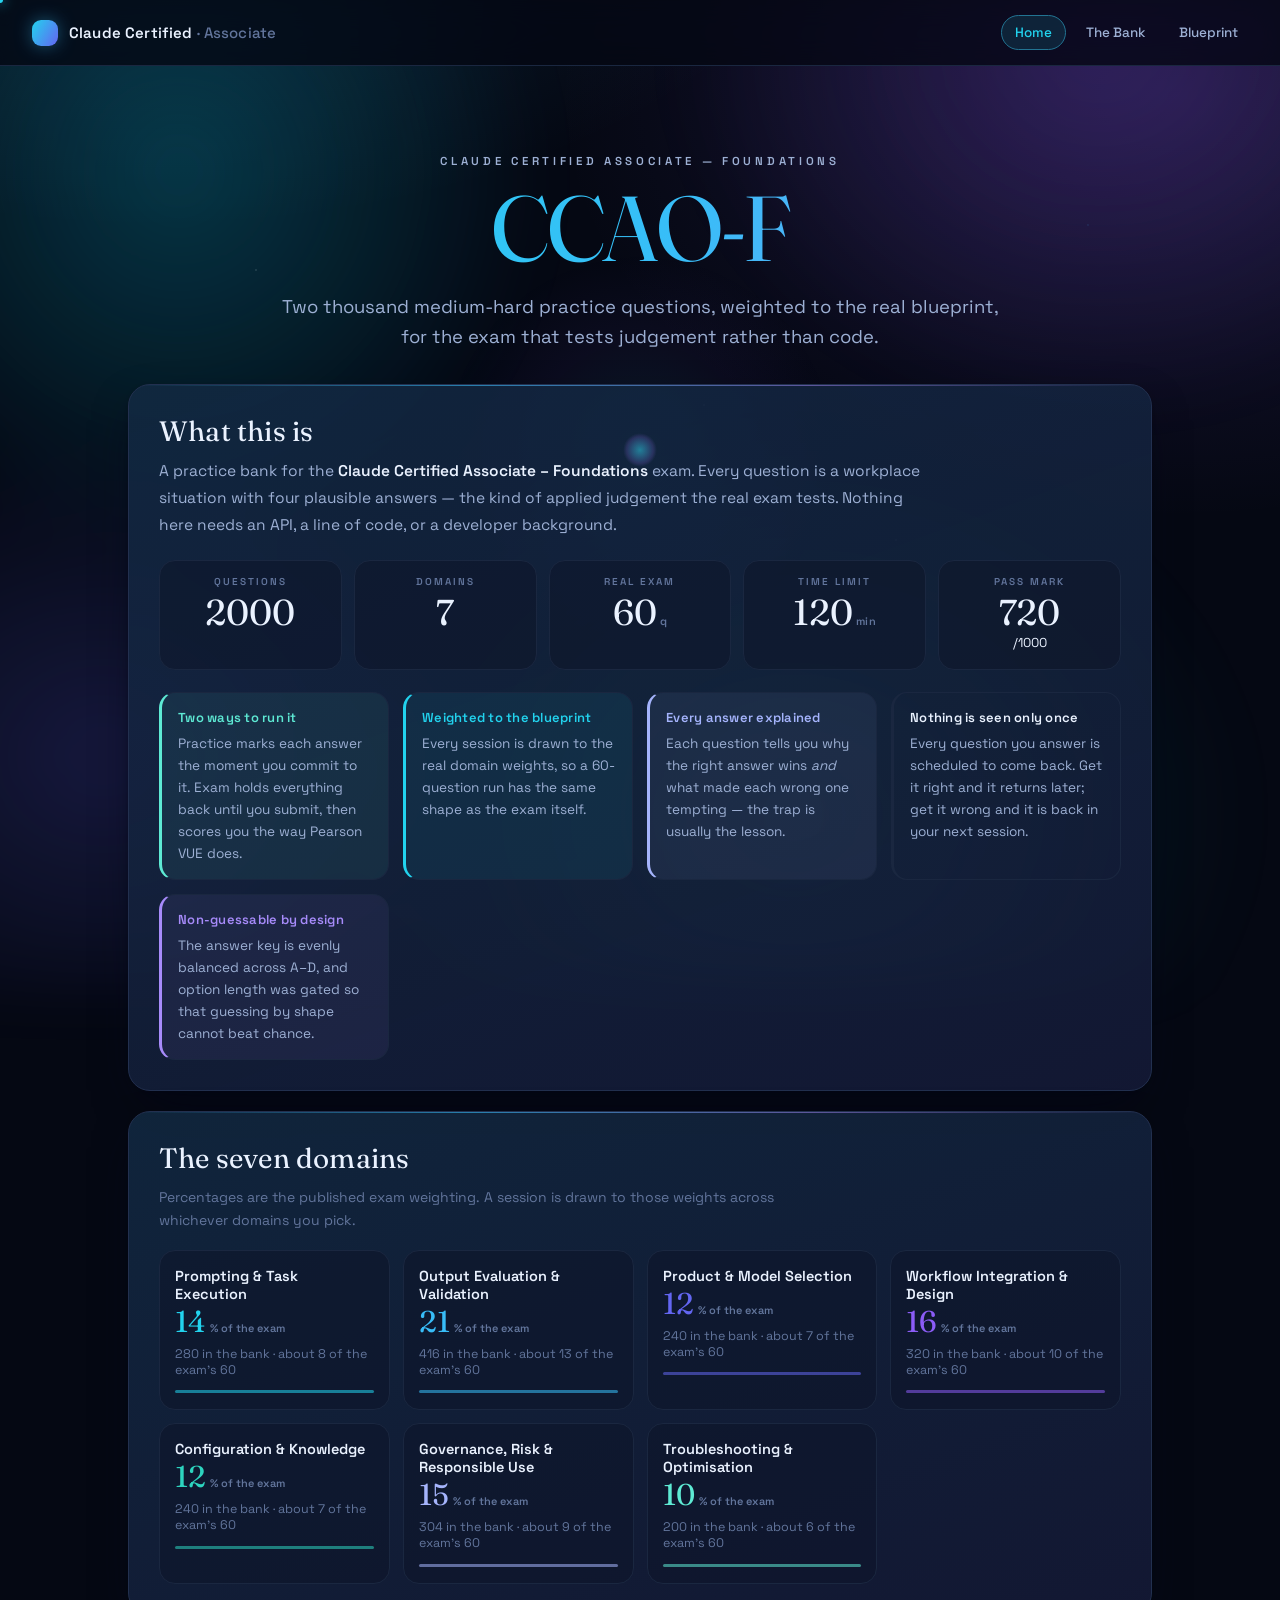
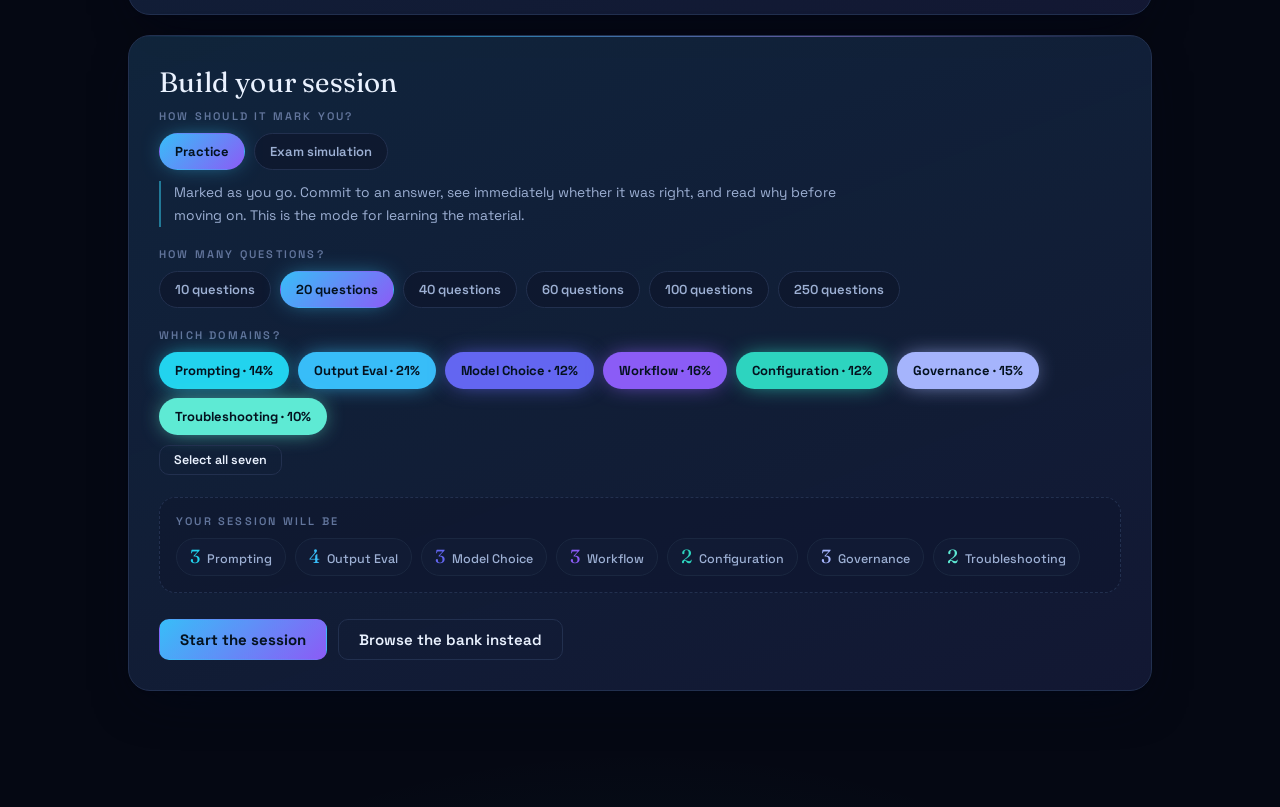
==== commit 503f6280: "Double the bank to 2,000 questions, add spaced review and a real difficulty ladder Adds 1,000 questi" ====
--- a/index.html
+++ b/index.html
@@ -538,7 +538,7 @@
   <header class="hero">
     <p class="eyebrow">Claude Certified Associate — Foundations</p>
     <h1 class="aurora-text">CCAO-F</h1>
-    <p class="hero-sub spotlight-words">One thousand medium-hard practice questions, weighted to the real blueprint, for the exam that tests judgement rather than code.</p>
+    <p class="hero-sub spotlight-words">Two thousand medium-hard practice questions, weighted to the real blueprint, for the exam that tests judgement rather than code.</p>
   </header>
 
   <section class="glass pad summary">
@@ -548,7 +548,7 @@
       the real exam tests. Nothing here needs an API, a line of code, or a developer background.</p>
 
     <div class="statrow">
-      <div class="stat"><span class="k">Questions</span><b class="v" id="statTotal">1000</b></div>
+      <div class="stat"><span class="k">Questions</span><b class="v" id="statTotal">2000</b></div>
       <div class="stat"><span class="k">Domains</span><b class="v">7</b></div>
       <div class="stat"><span class="k">Real exam</span><b class="v">60<small>q</small></b></div>
       <div class="stat"><span class="k">Time limit</span><b class="v">120<small>min</small></b></div>
@@ -559,6 +559,7 @@
       <div class="how how-mint"><h4>Two ways to run it</h4><p>Practice marks each answer the moment you commit to it. Exam holds everything back until you submit, then scores you the way Pearson VUE does.</p></div>
       <div class="how how-cyan"><h4>Weighted to the blueprint</h4><p>Every session is drawn to the real domain weights, so a 60-question run has the same shape as the exam itself.</p></div>
       <div class="how how-peri"><h4>Every answer explained</h4><p>Each question tells you why the right answer wins <em>and</em> what made each wrong one tempting — the trap is usually the lesson.</p></div>
+      <div class="how how-indigo"><h4>Nothing is seen only once</h4><p>Every question you answer is scheduled to come back. Get it right and it returns later; get it wrong and it is back in your next session.</p></div>
       <div class="how how-violet"><h4>Non-guessable by design</h4><p>The answer key is evenly balanced across A–D, and option length was gated so that guessing by shape cannot beat chance.</p></div>
     </div>
   </section>
@@ -575,13 +576,17 @@
       <div class="stat"><span class="k">Answered</span><b class="v" id="pgSeen">0</b></div>
       <div class="stat"><span class="k">Accuracy</span><b class="v" id="pgAcc">—</b></div>
       <div class="stat"><span class="k">Flagged</span><b class="v" id="pgDoubt">0</b></div>
-      <div class="stat"><span class="k">Bank left</span><b class="v" id="pgLeft">1000</b></div>
+      <div class="stat"><span class="k">Bank left</span><b class="v" id="pgLeft">2000</b></div>
+      <div class="stat"><span class="k">Due for review</span><b class="v" id="pgDue">0</b></div>
     </div>
     <div class="weakwrap" id="weakWrap" hidden>
-      <p class="sec-note">Topics you are currently below 70% on. Up to 40% of each session is steered here automatically.</p>
+      <p class="sec-note">Topics you are currently below 70% on. Sessions steer toward these, and anything you get wrong returns in the next one until it sticks.</p>
       <div class="chips" id="weakChips"></div>
     </div>
-    <button class="btn ghost small" id="resetBtn">Reset my progress</button>
+    <div class="startrow">
+      <button class="btn primary ripple" id="reviewDueBtn" hidden>Review what is due</button>
+      <button class="btn ghost small" id="resetBtn">Reset my progress</button>
+    </div>
   </section>
 
   <!-- session builder -->
@@ -680,7 +685,7 @@
   <header class="hero small">
     <p class="eyebrow">Every question, open book</p>
     <h1 class="aurora-text">The Bank</h1>
-    <p class="hero-sub">All one thousand questions with their answers and explanations showing. This is the place to settle a doubt, not to be tested.</p>
+    <p class="hero-sub">All two thousand questions with their answers and explanations showing. This is the place to settle a doubt, not to be tested.</p>
   </header>
 
   <section class="glass pad">
@@ -721,7 +726,7 @@
 
 <div class="toast" id="toast" hidden></div>
 
-<script>window.BANK = {"meta":{"title":"Claude Certified Associate","exam":"Claude Certified Associate – Foundations (CCAO-F)","total":1000,"exam_questions":60,"exam_minutes":120,"pass_scaled":720},"domains":[{"id":"d1","name":"Prompting & Task Execution","short":"Prompting","weight":14,"count":140,"accent":"cyan"},{"id":"d2","name":"Output Evaluation & Validation","short":"Output Eval","weight":21,"count":208,"accent":"azure"},{"id":"d3","name":"Product & Model Selection","short":"Model Choice","weight":12,"count":120,"accent":"indigo"},{"id":"d4","name":"Workflow Integration & Design","short":"Workflow","weight":16,"count":160,"accent":"purple"},{"id":"d5","name":"Configuration & Knowledge","short":"Configuration","weight":12,"count":120,"accent":"teal"},{"id":"d6","name":"Governance, Risk & Responsible Use","short":"Governance","weight":15,"count":152,"accent":"peri"},{"id":"d7","name":"Troubleshooting & Optimisation","short":"Troubleshooting","weight":10,"count":100,"accent":"mint"}],"concepts":{"d1":{"clear-instructions":16,"constraints-scope":21,"context-and-role":17,"document-grounding":19,"examples-fewshot":14,"iteration-refinement":18,"output-format":16,"task-decomposition":19},"d2":{"bias-and-framing":21,"completeness-gaps":24,"hallucination-detection":20,"numerical-accuracy":21,"quality-criteria":24,"review-workflow":24,"sampling-and-evidence":18,"self-evaluation-limits":17,"source-attribution":15,"verifying-facts":24},"d3":{"capability-matching":17,"cost-latency":18,"feature-fit":19,"model-tiers":18,"projects-vs-chat":16,"scaling-decisions":15,"surface-selection":17},"d4":{"automation-boundaries":19,"failure-modes":20,"handoffs":16,"human-in-the-loop":16,"measuring-value":18,"process-mapping":19,"repeatability":17,"team-adoption":17,"tool-integration":18},"d5":{"context-limits":17,"custom-instructions":18,"knowledge-hygiene":18,"organisation":16,"project-knowledge":18,"projects-setup":16,"sharing-collaboration":17},"d6":{"acceptable-use":17,"accountability":17,"bias-fairness":17,"confidentiality":16,"consequential-decisions":18,"data-sensitivity":18,"disclosure-transparency":16,"ip-and-attribution":16,"privacy-regulation":17},"d7":{"consistency-issues":16,"context-problems":16,"diagnosing-poor-output":18,"efficiency-tuning":17,"prompt-repair":17,"refusals-and-limits":16}},"questions":[{"id":"d1-0000","domain":"d1","concept":"clear-instructions","tier":3,"stem":"A marketing associate asks Claude to \"make this product page better\" and gets a rewrite that changes the tone, the length and the calls to action all at once. None of it is what the team wanted.","options":["The request never defined what better actually meant, so Claude guessed which dimension to optimise","Claude ignored the instruction because product copy sits outside what it handles reliably","The page was pasted as plain text, and formatting loss caused the tone to shift in the rewrite","The request was too short, and any prompt under a paragraph produces unfocused output"],"answer":0,"why":"Vague evaluative words like \"better\" name a direction without naming a dimension. Improving clarity, shortening, and raising conversion are different edits that pull against each other, so the model picks for you.","traps":"Length is not the problem and a short prompt can be perfectly precise. Blaming the paste or the model's competence skips the actual defect, which sits in the instruction."},{"id":"d1-0001","domain":"d1","concept":"clear-instructions","tier":3,"stem":"A recruiter wants a rejection email drafted. They tell Claude the candidate's name and the role but nothing else, and the draft comes back warm, long and full of feedback the recruiter cannot legally give.","options":["Ask for three drafts and pick whichever of them happens to avoid the legal problem","Tell Claude that it is a legal document so it applies a more cautious register throughout","Provide the candidate's full interview notes so the draft has enough grounding to be accurate","Specify the constraints that matter: length, what may not be said, and the tone the company uses"],"answer":3,"why":"The model defaults to helpful and complete. Anything you cannot include has to be stated as an exclusion, because there is no way to infer your legal constraints from a name and a job title.","traps":"More source material makes the feedback problem worse, not better. Sampling three drafts leaves the same gap to luck, and relabelling the register does not encode a specific prohibition."},{"id":"d1-0002","domain":"d1","concept":"clear-instructions","tier":2,"stem":"An operations lead prompts Claude with \"summarise this report\" and receives a summary that is technically accurate but omits the budget variance their director specifically asked about.","options":["Increase the requested summary length so more of the report's content survives the cut","Name the audience and the decision the summary serves, so the model knows what to keep","Ask for the summary twice and merge the two versions to improve topic coverage","Request bullet points instead of prose, since bullets preserve detail more faithfully"],"answer":1,"why":"A summary is a set of choices about what to drop. Without knowing who reads it and why, the model optimises for general coverage, and a specific figure a director cares about is not general.","traps":"A longer or bulleted summary still drops the wrong things. Merging two general summaries gives you more general summary, not the budget variance."},{"id":"d1-0003","domain":"d1","concept":"clear-instructions","tier":3,"stem":"A consultant asks Claude to \"review my slide deck for issues\" and gets typo corrections when they wanted to know whether the argument holds together.","options":["Upload the deck as a file rather than pasting the text so structure is visible to the model","Ask for a longer review, since a thorough pass eventually reaches the argument level too","Say which layer to review: argument, structure, or surface wording","State that the audience is a board so the model applies a higher standard of scrutiny"],"answer":2,"why":"\"Issues\" spans everything from a comma to a broken premise. Naming the layer is what turns a generic review into the one you needed, and the layers genuinely trade off against each other.","traps":"Length does not reorder priorities, and raising the stakes without naming the layer makes the model more thorough at the wrong level. File upload changes fidelity, not focus."},{"id":"d1-0004","domain":"d1","concept":"context-and-role","tier":3,"stem":"An analyst asks Claude to explain a quarterly variance to \"the team\". The result assumes deep finance knowledge, and half the team who read it are engineers.","options":["Ask Claude to write at a lower reading level so the technical terms are automatically avoided","Request a glossary appended to the explanation so unfamiliar terms can be looked up","Split the request so finance readers and engineers each receive a separately written version","Describe who the readers actually are and what they already know before asking for the explanation"],"answer":3,"why":"\"The team\" carries no information about prior knowledge. Naming the readers lets the model pitch the explanation once, correctly, rather than defaulting to the subject's native register.","traps":"A reading-level instruction blunts the prose without fixing which concepts need unpacking. A glossary patches symptoms, and two versions is real work to solve a problem one sentence would have prevented."},{"id":"d1-0005","domain":"d1","concept":"context-and-role","tier":3,"stem":"A support manager wants Claude to draft replies to angry customers. The drafts are polite and correct but read as though the company has no policy on refunds.","options":["Instruct Claude to be more apologetic, which softens the reply enough to defuse the complaint","Ask for shorter replies so there is less room to imply commitments the company cannot keep","Give Claude the actual refund policy in the prompt so drafts stay inside what is offered","Tell Claude to avoid mentioning refunds at all and route every such case to a human"],"answer":2,"why":"Policy is external knowledge the model cannot infer. Supplying it is what lets a draft be both empathetic and accurate about what the customer will actually receive.","traps":"Tone changes do not add policy. Shortening reduces exposure without adding correctness, and routing every refund mention to a human discards most of the value of the drafting."},{"id":"d1-0006","domain":"d1","concept":"context-and-role","tier":4,"stem":"A pharmaceutical firm's comms team gets consistently over-cautious drafts from Claude. Every sentence hedges, and the copy reads as though nothing can be claimed at all.","options":["Explain the regulatory context and name the claims that are already approved for use","Ask Claude to write with more confidence and remove hedging language from the final draft","Lower the stakes described in the prompt so the subject reads as less regulated than it is","Draft the copy without Claude and use it only for a proofreading pass at the end"],"answer":0,"why":"Undirected caution is what a model produces when it can tell a domain is risky but cannot tell where the line sits. Naming the approved claims converts vague hedging into specific, defensible statements.","traps":"Stripping hedges leaves unsupported claims. Understating the regulatory context invites exactly the copy that gets rejected in review, and abandoning drafting forfeits the gain."},{"id":"d1-0007","domain":"d1","concept":"context-and-role","tier":3,"stem":"A project manager pastes a long email thread into Claude and asks for \"the next steps\". Claude returns steps that were already completed two weeks earlier in the thread.","options":["Paste only the most recent message, since older messages are what caused the confusion","State today's date and which parts of the thread are already done","Ask Claude to sort the thread chronologically first and then extract the outstanding items","Request the steps as a numbered list so completed items are easier to spot and remove"],"answer":1,"why":"A thread contains proposals, completions and reversals with no reliable markers of state. The model needs to be told where \"now\" is, because the text does not encode it unambiguously.","traps":"Truncating to the last message throws away the context that makes the steps meaningful. Sorting and numbering both organise the same ambiguity without resolving it."},{"id":"d1-0008","domain":"d1","concept":"examples-fewshot","tier":3,"stem":"A finance team needs Claude to convert messy expense descriptions into a fixed set of eight category labels. Descriptions are inconsistent, and Claude keeps inventing near-miss categories.","options":["Describe the eight categories in more detail so the boundaries between them are clearer","Ask Claude to list its categories first, then apply them to the expense descriptions","Instruct Claude to use only the eight labels, repeating the instruction at the end","Show worked examples mapping several messy input lines onto the exact set of allowed labels"],"answer":3,"why":"Examples pin down both the label set and the judgement calls at the boundaries. Descriptions of categories leave the edge cases open; a worked mapping shows what you actually do with an ambiguous line.","traps":"Richer descriptions still leave interpretation to the model. Self-generated categories drift by design, and repeating a constraint does not teach where a borderline expense belongs."},{"id":"d1-0009","domain":"d1","concept":"examples-fewshot","tier":3,"stem":"An associate supplies three examples of the tone they want in customer emails. All three examples happen to be complaint responses, and Claude now writes every email, including welcome notes, as though defusing a complaint.","options":["The examples were unrepresentative, so the model generalised the wrong pattern from them","Three examples is too few, and the model needs a substantially larger sample to be reliable","The examples were too long, which caused the model to overweight their content over their tone","Tone cannot be taught by example and has to be described in explicit adjectives instead"],"answer":0,"why":"Examples teach whatever they have in common. When every example shares a situation, the model cannot tell whether you meant the tone or the situation, and it copies both.","traps":"The count is not the defect — three well-chosen examples work. Tone is very teachable by example, and length is unrelated to the wrong generalisation."},{"id":"d1-0010","domain":"d1","concept":"examples-fewshot","tier":4,"stem":"A team wants Claude to extract five fields from supplier invoices. Most invoices work, but ones missing a purchase order number produce invented numbers rather than a blank.","options":["Add an instruction saying that purchase order numbers must be accurate and never guessed","Ask Claude to flag its confidence for each extracted field so low-confidence values are visible","Include an example invoice with no purchase order and show the blank output it should produce","Extract the four reliable fields and have a person key in purchase order numbers by hand"],"answer":2,"why":"The failure is on the missing-data path, so the examples have to cover it. Showing the empty case teaches that a blank is a legitimate output, which the model otherwise treats as a task it has failed.","traps":"An accuracy instruction does not tell the model what to emit instead. Confidence flags add review work without changing behaviour, and manual keying gives up on the field entirely."},{"id":"d1-0011","domain":"d1","concept":"output-format","tier":3,"stem":"A team asks Claude for a competitor comparison. Each run returns a different shape — sometimes prose, sometimes a table, once a set of nested bullets — which breaks the script that consumes it.","options":["Ask for a table each time and restate that instruction at both the start and end of the prompt","Supply an explicit template with the exact columns and the rule for unknown values","Break the comparison into one competitor per request so each response stays small and uniform","Raise the specificity of the analysis itself, since a precise analysis implies a precise format"],"answer":1,"why":"Format drift is underspecification. A template removes the model's discretion about shape, and covering the unknown-value case removes the one branch where it would otherwise improvise.","traps":"Repetition emphasises an instruction that was never precise. Splitting the request multiplies calls without fixing shape, and analytical depth does not constrain layout."},{"id":"d1-0012","domain":"d1","concept":"output-format","tier":2,"stem":"An associate needs Claude's output to drop straight into a spreadsheet, but the responses keep arriving with a friendly sentence before and after the data.","options":["Copy the response and delete the extra sentences manually before pasting into the sheet","Request a shorter response overall so there is less room for surrounding commentary","Ask for the data only, with no preamble or closing commentary, and specify the delimiter","Ask Claude to place the data at the end so the extra text can be cut in one action"],"answer":2,"why":"Conversational framing is the default register. It goes away when you rule it out explicitly and say what the payload should look like on its own.","traps":"Manual cleanup repeats forever. Shortening and repositioning both accept the commentary instead of removing it, and neither survives a long batch."},{"id":"d1-0013","domain":"d1","concept":"output-format","tier":3,"stem":"A compliance officer wants Claude's risk write-ups to always carry the same five headings, but roughly one in five responses merges two of the sections together.","options":["Give the five headings verbatim and instruct that each appears even when a section is empty","Number the headings in the prompt so their separateness is more strongly signalled","Ask for longer write-ups, since more content makes merging adjacent sections less likely","Generate each of the five sections in its own separate request and assemble them afterwards"],"answer":0,"why":"Sections merge when the model judges one to be thin. Stating that an empty section still gets its heading removes that judgement call, which is the actual source of the variance.","traps":"Numbering and length both nudge without deciding. Five separate calls do guarantee the shape but at five times the cost for a problem one clause fixes."},{"id":"d1-0014","domain":"d1","concept":"clear-instructions","tier":3,"stem":"A sales lead asks Claude to \"shorten this proposal\" and the result loses the pricing table, which was the part the client most needed to see.","options":["Specify a percentage reduction rather than a vague instruction to shorten the document","Say what must be preserved as well as the target length, because shortening deletes","Ask Claude to shorten only the narrative sections and leave everything else untouched","Shorten the proposal manually, because automated cutting cannot judge client priorities"],"answer":1,"why":"Cutting requires knowing what is load-bearing. A length target tells the model how much to remove but nothing about what survives, so it trims by prose density rather than importance.","traps":"A percentage is still only a size. Naming the sections is closer but brittle across documents, and doing it by hand discards a task the model handles well once told the constraint."},{"id":"d1-0015","domain":"d1","concept":"context-and-role","tier":3,"stem":"A nonprofit asks Claude to write a grant application. The draft is fluent but describes a generic organisation, because the prompt described the grant and not the applicant.","options":["Ask for a longer draft so there is more room for the organisation's details to appear","Request several variations and choose the one that happens to fit the organisation best","Tell Claude the application is competitive so it writes with more distinctive language","Supply the organisation's programmes, outcomes and history as source material"],"answer":3,"why":"Specificity comes from supplied facts. A model with no information about your programmes can only produce the shape of a grant application, which is exactly what it did.","traps":"More length and more variation both scale generic content. Signalling competitiveness changes the prose style without adding a single verifiable detail about the organisation."},{"id":"d1-0016","domain":"d1","concept":"examples-fewshot","tier":3,"stem":"A team's examples for a summarisation task are all excellent, but each one is roughly a page long while real inputs run to thirty pages.","options":["Increase the number of one-page examples so the pattern is reinforced more strongly","Ask Claude to process thirty pages in one-page chunks so each matches the example length","Use examples drawn at the real input length, or state the length difference in the prompt itself","Note in the prompt that inputs are longer and rely on the model to scale the approach"],"answer":2,"why":"Examples set expectations about the whole task, including scale. A page-long example demonstrates a compression ratio and a level of selectivity that do not transfer to thirty pages.","traps":"Reinforcing a mismatched pattern strengthens the mismatch. Chunking changes the task into something else, and a bare note is weaker than showing the real case."},{"id":"d1-0017","domain":"d1","concept":"output-format","tier":3,"stem":"An associate asks for a table of risks with owners and dates. Claude produces the table, but invents plausible owner names for rows where the source document named nobody.","options":["State that unknown fields must be left blank and never inferred from surrounding context","Ask Claude to mark invented entries in a different style so they can be identified later","Remove the owner column, since the source document does not reliably contain that data","Request a shorter table so there are fewer rows in which invention can occur"],"answer":0,"why":"A table has cells and the model treats an empty cell as an incomplete job. Explicit permission to leave a blank is what makes the honest output available to it.","traps":"Self-marking invention is unreliable for the same reason the invention happened. Dropping the column loses real data, and fewer rows means proportionally the same problem."},{"id":"d1-0018","domain":"d1","concept":"task-decomposition","tier":3,"stem":"An associate asks Claude to research a market, build a financial model, and write the board memo in a single prompt. The memo is fine but the numbers do not reconcile with the research.","options":["Ask for the same three deliverables but request that Claude show its working throughout","Reorder the request so the memo is written first and the research is used to support it","Provide more detail about the market so the research step has less room for error","Run the three as separate steps, checking the output of each before it feeds the next"],"answer":3,"why":"Chained work compounds errors silently. Separating the steps creates the checkpoints where a wrong figure gets caught before it is written into a conclusion for the board.","traps":"Shown working helps a reviewer but only if someone stops to read it, which a single-shot request discourages. Reordering and enrichment leave the chaining problem exactly where it was."},{"id":"d1-0019","domain":"d1","concept":"constraints-scope","tier":3,"stem":"A team asks Claude for \"a few ideas\" for a campaign and receives twenty, most of which are outside the budget they never mentioned.","options":["Ask Claude to rank the twenty ideas so the impractical ones sort to the bottom","State the budget, the channel and how many ideas are wanted","Request a second pass in which Claude removes any idea that seems expensive to execute","Accept the twenty and filter them by hand, since constraints vary case by case"],"answer":1,"why":"Constraints have to be in the prompt to shape generation. Filtering afterwards spends the model's effort on options that were never viable and leaves you doing the elimination.","traps":"Ranking and second passes both ask the model to guess a budget it still has not been given. Manual filtering works but is the cost you were trying to avoid."},{"id":"d1-0020","domain":"d1","concept":"document-grounding","tier":3,"stem":"A legal assistant uploads a contract and asks a question about indemnity. Claude answers confidently using general contract knowledge rather than the clause in the uploaded file.","options":["Ask the question again with more specific wording so the relevant clause is easier to locate","Upload the contract a second time to be certain the file was successfully attached","Request that Claude quote the entire indemnity section before offering any interpretation","Instruct Claude to answer only from the document itself, and to say so when the document is silent"],"answer":3,"why":"Grounding is an instruction, not an automatic consequence of attaching a file. Without it the model blends the document with what it already knows, and the blend is invisible in the answer.","traps":"Rewording helps retrieval but not the blending. Re-uploading addresses a failure that did not occur, and demanding a full quote is a heavier version of the right idea without the crucial silence clause."},{"id":"d1-0021","domain":"d1","concept":"iteration-refinement","tier":3,"stem":"An associate dislikes a draft and replies \"no, not like that, try again\". The next draft is different but wrong in a new way, and the loop repeats four more times.","options":["Say which specific aspect failed, and what should be kept from the draft you rejected","Start a fresh conversation each time so earlier rejected drafts stop influencing the output","Ask for several drafts at once and choose from them rather than iterating one at a time","Provide a finished example of the target so Claude can match it"],"answer":0,"why":"Undirected rejection carries no gradient. Naming the failed aspect and the parts worth keeping turns a random walk into a correction, which is what iteration is supposed to be.","traps":"Fresh starts discard the progress already made. Batch drafting and finished examples are useful techniques but neither addresses the habit of rejecting without saying why."},{"id":"d1-0022","domain":"d1","concept":"clear-instructions","tier":3,"stem":"A researcher asks Claude to \"find the problems\" in a study design and gets a list dominated by minor statistical quibbles, while the sampling flaw they suspected goes unmentioned.","options":["Ask the question again in a new conversation to see whether a different answer surfaces","Request more problems in the list so the sampling issue is more likely to be included","Ask specifically about the areas of concern and what would undermine the conclusion","Supply the study's raw data so the analysis rests on evidence"],"answer":2,"why":"An open request returns a broad, shallow sweep. Asking what would most undermine the conclusion forces prioritisation, which is the judgement you actually wanted from the review.","traps":"Resampling and lengthening both play the odds. Raw data deepens a statistical review but does not redirect it toward design, which is where the suspected flaw lives."},{"id":"d1-0023","domain":"d1","concept":"context-and-role","tier":3,"stem":"A team lead asks Claude to mediate a written disagreement between two colleagues by summarising both positions. The summary favours the colleague whose message was longer and more detailed.","options":["Ask for a shorter summary so the length imbalance in the source has less influence","Ask for the strongest version of each position at comparable depth","Instruct Claude to be neutral and to avoid taking sides in the disagreement","Summarise each position in its own separate request and place the results side by side"],"answer":1,"why":"Length in the source becomes emphasis in the summary unless you say otherwise. Asking for comparable depth makes the balance an explicit requirement rather than a hoped-for side effect.","traps":"A neutrality instruction does not correct for asymmetric input. Shortening compresses the imbalance rather than removing it, and separate requests still inherit each message's own depth."},{"id":"d1-0024","domain":"d1","concept":"output-format","tier":3,"stem":"An associate needs meeting notes in a fixed template that includes a decisions section. When a meeting made no decisions, Claude fills the section with discussion points instead of leaving it empty.","options":["Move the decisions section to the end of the template so it is less likely to be padded","Ask Claude to review its own output and remove anything that is not strictly a decision","Use a different word than decisions, since the term invites broad interpretation by the model","Say explicitly that an empty section should read as none rather than being filled with related content"],"answer":3,"why":"A blank looks like failure to a model trying to be complete. Naming the empty case, and what to write in it, is what makes \"none\" a valid and available answer.","traps":"Reordering does not change the padding instinct. Self-review repeats the same judgement that caused the problem, and renaming the section shifts the ambiguity rather than resolving it."},{"id":"d1-0025","domain":"d1","concept":"examples-fewshot","tier":3,"stem":"A team supplies two examples of the analysis they want. Claude follows the structure exactly but also reproduces a factual error that appeared in one of the examples.","options":["Two examples is an unstable number and the model averaged them into an incorrect result","Examples teach form and content together, so anything in them must also be correct","The error was in the second example, and the model weights later examples more heavily","Factual errors in examples are ignored, so the mistake must have originated elsewhere"],"answer":1,"why":"An example is a demonstration of a good answer in full. The model has no way to know which parts you meant as structure and which as substance, so it copies both.","traps":"Position and count are not the mechanism. The claim that errors in examples are ignored is precisely backwards and is the misconception this scenario exists to correct."},{"id":"d1-0026","domain":"d1","concept":"constraints-scope","tier":3,"stem":"A communications team asks for a press release and specifies a 400-word limit. Claude returns 620 words, and asking again returns 550.","options":["Ask for 300 words instead, so the overshoot lands closer to the real target","Break the release into sections with a word budget for each of the sections","State the limit as a hard constraint, then verify the count before publishing","Accept the longer draft and trim it by hand, since precise counts are not achievable"],"answer":2,"why":"Length targets are approximate for a language model, so the reliable pattern is to state the constraint firmly and then check the number yourself rather than trusting it.","traps":"Deliberately under-asking is a workaround that misses in both directions. Sectioning helps but still needs verification, and giving up on the constraint discards a target that matters for the channel."},{"id":"d1-0027","domain":"d1","concept":"document-grounding","tier":4,"stem":"An associate uploads six research papers and asks for the consensus view. Claude produces a confident synthesis, but two of the six papers actually contradict the stated consensus.","options":["Ask for the position of each paper before asking what they collectively support","Ask for the consensus again and check whether the second answer matches the first one","Upload the papers one at a time so each is processed with the model's full attention","Request that Claude cite page numbers so the synthesis can be verified after the fact"],"answer":0,"why":"Synthesis flattens disagreement. Extracting each source's position first makes the contradiction visible as data, so the consensus claim is built on something you can inspect.","traps":"Repeat runs test stability, not accuracy. Sequential upload does not change the flattening, and citations help verification only after a misleading synthesis has already been produced."},{"id":"d1-0028","domain":"d1","concept":"iteration-refinement","tier":3,"stem":"Each round of feedback fixes the problem raised but reintroduces an issue that was resolved two rounds earlier. The associate is now on the seventh revision.","options":["Start over with a single prompt containing every requirement gathered so far in the process","Ask Claude to remember the earlier corrections and avoid repeating them in future drafts","Maintain a running list of settled requirements and restate it with each new round of feedback","Accept the current draft and fix the recurring issue by hand in the final version"],"answer":2,"why":"Constraints established conversationally compete for attention as a thread grows. Carrying them forward explicitly is what keeps a settled decision settled across revisions.","traps":"Asking the model to remember relies on the same fading attention that caused the regression. A full restart discards useful progress, and manual patching leaves the process broken for next time."},{"id":"d1-0029","domain":"d1","concept":"output-format","tier":3,"stem":"A team needs Claude's output in a strict format for a downstream tool. It works in testing, but in production about three percent of responses include an explanatory note before the payload.","options":["Increase the strictness of the wording in the prompt until the explanatory notes stop appearing","Specify the format precisely and validate every response before it reaches the downstream tool","Test with a larger sample so the three percent failure rate is caught before production use","Ask Claude to review each response for format compliance before it is returned to the tool"],"answer":1,"why":"Prompt instructions reduce a failure rate; they do not make it zero. Anything feeding a downstream system needs a validation step, because the remaining percent will otherwise break it.","traps":"Stronger wording chases an asymptote. More testing measures the rate without handling it, and self-review inside the same response is not an independent check."},{"id":"d1-0030","domain":"d1","concept":"task-decomposition","tier":3,"stem":"An associate asks Claude to read fifty customer interviews and identify themes. The themes are plausible but shallow, and clearly weighted toward the interviews mentioned first.","options":["Ask for more themes so the later interviews are represented in the longer list","Reverse the order of the interviews and run the analysis a second time for comparison","Ask Claude to weight all fifty interviews equally when identifying the common themes","Extract the points from each interview first, then find themes across the set"],"answer":3,"why":"Two-stage analysis gives every source equal footing, because the second stage works on a uniform extract rather than on fifty documents competing for attention in one pass.","traps":"Asking for equal weighting states the goal without providing the mechanism. Reversing order reveals the bias, and more themes dilutes rather than rebalances."},{"id":"d1-0031","domain":"d1","concept":"constraints-scope","tier":3,"stem":"A team asks Claude to write onboarding documentation and specifies that it must avoid jargon. The result avoids technical terms but replaces them with vague phrases that are harder to act on.","options":["Give a short list of terms that remain acceptable despite the restriction","Remove the jargon constraint, since technical accuracy matters more than accessibility here","Ask for the jargon version and a plain version, then let readers choose between them","Instruct Claude to define each technical term the first time it appears in the document"],"answer":0,"why":"A blanket ban removes vocabulary without supplying replacements, so the model reaches for imprecision. An allowed list keeps the words that carry real meaning.","traps":"Dropping the constraint abandons the readers it was for. Two versions doubles maintenance, and defining terms inline is a reasonable alternative but does not repair a ban already in force."},{"id":"d1-0032","domain":"d1","concept":"document-grounding","tier":3,"stem":"A policy team asks Claude a question about a 90-page handbook they uploaded. The answer is correct but cites section 4.2, while the relevant text is actually in section 7.1.","options":["Ask Claude to double-check its citation before accepting the answer as final","Re-upload the handbook, since a section numbering error suggests the file parsed badly","Ask the question differently so the model locates the correct section on the second attempt","Treat the citation as unverified and check that section reference against the handbook itself"],"answer":3,"why":"A correct answer with a wrong pointer is the characteristic failure here, and it is why locators get checked separately from content. The answer being right is not evidence the citation is.","traps":"Self-checking a citation uses the same process that produced it. A parsing fault would corrupt content too, and rewording may move the error rather than reveal it."},{"id":"d1-0033","domain":"d1","concept":"context-and-role","tier":3,"stem":"An associate writes prompts that work well for them but produce poor results when a colleague reuses them, because the colleague works on a different product line.","options":["Ask the colleague to write their own prompts, since prompts do not transfer between contexts","Add more detail about the original product line so the prompt becomes more thorough","Make the product context an explicit input to the prompt rather than assumed knowledge","Have Claude rewrite the prompt to be more general before the colleague reuses it"],"answer":2,"why":"Prompts that rely on implicit shared context break the moment the context changes. Naming the variable and passing it in is what makes a prompt reusable across a team.","traps":"More detail about the wrong product entrenches the problem. Generalising strips the specificity that made it work, and abandoning reuse forfeits the point of sharing prompts at all."},{"id":"d1-0034","domain":"d1","concept":"iteration-refinement","tier":4,"stem":"An associate has spent forty minutes refining a prompt for a one-off task that would have taken twenty minutes to do by hand. They are close but not quite there.","options":["Recognise that prompt refinement pays off on repeated tasks, so finish this one by hand","Continue refining, since the prompt will be reusable for similar tasks in the future","Ask Claude to write the prompt, since prompt engineering is itself a task it handles well","Lower the quality bar for this task so the current version of the prompt is acceptable"],"answer":0,"why":"The economics of prompting depend on repetition. Refinement is an investment amortised over runs, and for a genuine one-off there are no future runs to amortise it against.","traps":"Assuming future reuse is what the scenario has already disproven for this task. Meta-prompting does not change the arithmetic, and quietly lowering the bar trades quality for a sunk cost."},{"id":"d1-0035","domain":"d1","concept":"clear-instructions","tier":3,"stem":"A training coordinator asks Claude to \"make a quiz\" about a new policy and receives ten questions, all of which test whether the reader can recall the policy's wording rather than apply it.","options":["Ask for harder questions so the difficulty rises above simple wording recall","Specify that questions must test application rather than recall","Provide the policy in full so the questions have more material to draw on","Request more questions so that some of them happen to test practical application"],"answer":1,"why":"Recall and application are different question types, and recall is the default when a source text is supplied. Naming the cognitive level is the instruction that changes what gets generated.","traps":"Difficulty is not the same axis as application — a hard recall question is still recall. More material and more questions both scale the same default."},{"id":"d1-0036","domain":"d1","concept":"clear-instructions","tier":3,"stem":"An associate asks Claude to \"clean up\" a dataset description and it silently corrects two figures that were unusual but correct, because they looked like typos.","options":["Ask Claude to list its changes afterwards so the corrections can be reviewed and reverted","Provide the dataset itself so the unusual figures can be verified before editing","Ask for a lighter edit so fewer changes are made to the original description overall","Say which kinds of change are permitted, and that factual values must be left untouched entirely"],"answer":3,"why":"\"Clean up\" licenses unbounded editing. Bounding the permitted change types is what protects content the model would otherwise read as an error worth fixing.","traps":"A change log helps only if someone audits it every time. Supplying data enlarges the task, and asking for less editing reduces the rate without removing the licence."},{"id":"d1-0037","domain":"d1","concept":"clear-instructions","tier":2,"stem":"A team receives an analysis from Claude that answers a slightly different question than the one they asked, but does so thoroughly and convincingly.","options":["Accept the analysis, since a thorough answer to a related question is usually still useful","Restate the question and ask directly whether the analysis answers it as it was asked","Ask for a longer analysis so the original question is covered somewhere within it","Rephrase the question with simpler wording and run the whole analysis again"],"answer":1,"why":"A fluent answer to the wrong question is a recognised failure mode precisely because fluency masks the mismatch. Checking answer against question is the habit that catches it.","traps":"Accepting it embeds the drift into your work. Length buries the original question further, and rerunning without diagnosing the mismatch may reproduce it."},{"id":"d1-0038","domain":"d1","concept":"context-and-role","tier":3,"stem":"An internal comms draft written by Claude lands badly with staff because it uses the optimistic register of an external press release for an announcement about a hiring freeze.","options":["Ask for a more serious tone so the optimism is reduced in the final version","Shorten the announcement so there is less room for inappropriate framing to appear","Tell Claude who the readers are and what register the situation calls for","Have Claude write three versions in different tones and pick the most suitable one"],"answer":2,"why":"Register follows from audience and stakes. Naming both is what lets the model choose a tone that fits, rather than defaulting to the promotional voice most announcement text is written in.","traps":"A vague tone instruction narrows the range without grounding it. Shortening and sampling both work around a gap that one sentence of context would close."},{"id":"d1-0039","domain":"d1","concept":"context-and-role","tier":3,"stem":"A consultant asks Claude to critique a client's strategy. The critique is sharp and well-argued, but assumes resources the client does not have.","options":["State the client's real constraints before asking for the critique","Ask for a gentler critique so the recommendations feel more achievable to the client","Request that Claude focus on strengths as well as weaknesses in the strategy document","Ask for the critique to be shorter so only the most feasible points survive"],"answer":0,"why":"A critique implies alternatives, and alternatives are bounded by resources. Without the constraints, the model compares the strategy to an idealised option set the client cannot reach.","traps":"Softening changes delivery, not feasibility. Balance and brevity both leave the recommendations resting on resources that do not exist."},{"id":"d1-0040","domain":"d1","concept":"context-and-role","tier":4,"stem":"A multinational team gets Claude to draft a policy summary. It is accurate for the head office jurisdiction but wrong for two regions, neither of which was mentioned in the prompt.","options":["Ask Claude whether the summary applies internationally after reading the initial draft","Name the jurisdictions in scope and ask for the differences between them to be called out","Request a more general summary that avoids jurisdiction-specific claims altogether","Have each region review the summary and correct the parts that do not apply to them"],"answer":1,"why":"Jurisdiction is a scoping input. Asking for the differences up front turns an invisible assumption into explicit content that regional reviewers can actually check.","traps":"A follow-up question invites a post-hoc rationalisation of a draft already written. Generality removes the useful detail, and regional review is a fallback rather than a fix."},{"id":"d1-0041","domain":"d1","concept":"examples-fewshot","tier":3,"stem":"An associate provides one example of a well-written status update. Claude matches it closely, including a project-specific abbreviation that means nothing on other projects.","options":["Explain the abbreviation so Claude uses it correctly in future status updates","Ask Claude not to copy anything specific from the example it has been given","Provide two or three varied examples so the pattern is separable from the specifics","Write the example in a more generic style so nothing project-specific appears in it"],"answer":2,"why":"Variation is what separates signal from incident. With a single example, every feature looks essential; with several, the shared structure stands out and the incidental details fall away.","traps":"Explaining the abbreviation preserves it. A blanket instruction not to copy specifics is vague enough to lose the pattern too, and a sanitised example is weaker than a varied set."},{"id":"d1-0042","domain":"d1","concept":"examples-fewshot","tier":3,"stem":"A team wants Claude to score support tickets from one to five for urgency. Their examples cover scores of one, three and five, and the model rarely produces a two or a four.","options":["Instruct Claude to use the whole scale including the intermediate values","Ask for a score with one decimal place so intermediate judgements have somewhere to go","Reduce the scale to three points, since the model is effectively using three anyway","Add examples at the intermediate scores so the full range is demonstrated"],"answer":3,"why":"Demonstrated values become the usable range. Unexemplified points read as unavailable, so the fix is to show the model what a two and a four actually look like.","traps":"An instruction to use the range does not say where the boundaries sit. Decimals and rescaling both redesign the measurement rather than teaching the one you have."},{"id":"d1-0043","domain":"d1","concept":"examples-fewshot","tier":4,"stem":"An associate includes six examples in every prompt for a simple two-way classification. The task works, but each call is slow and costs more than the team expected.","options":["Test whether fewer examples hold the accuracy on this task","Keep the six examples, because accuracy is more important than the cost per call","Move the examples into a project so they do not need to be sent with each request","Combine several classifications into one call so the examples are amortised across them"],"answer":0,"why":"Example count has diminishing returns, and a binary decision usually saturates within two or three. Measuring where accuracy plateaus is how you find the cheap point without guessing.","traps":"Assuming six are needed skips the test. Batching and reuse both reduce cost per item but neither asks the prior question of whether the examples earn their place."},{"id":"d1-0044","domain":"d1","concept":"output-format","tier":3,"stem":"A team asks for a summary \"in bullet points\" and receives eleven bullets, several of which run to four lines and read as paragraphs with a marker in front.","options":["Ask for fewer bullets so each one carries proportionally more of the content","Request that Claude use sub-bullets to break up the longer points in the summary","Ask for a table instead, since tables impose more structure than bullet lists do","Specify a maximum count and a maximum length per bullet so the format constraint is real"],"answer":3,"why":"A bullet is a shape, not a size. Constraining count and length is what makes the format do the compression work that was the point of asking for bullets.","traps":"Fewer bullets makes each one longer. Sub-bullets add structure to sprawl, and switching to a table changes the artefact rather than fixing the brevity."},{"id":"d1-0045","domain":"d1","concept":"output-format","tier":3,"stem":"An associate asks Claude to produce a document with a specific heading hierarchy. It looks right on screen but the levels are inconsistent when pasted into the company template.","options":["Ask Claude to use larger text for the top-level headings so the hierarchy is clearer","Paste as plain text and apply the company's heading styles by hand afterwards","State the exact heading levels wanted, then check the structure after pasting","Request that Claude describe the intended hierarchy in a note above the document"],"answer":2,"why":"What looks like a heading and what is tagged as one are different things, and only the second survives a paste into a styled template. Stating levels and verifying is the reliable path.","traps":"Font size is presentation, not structure. Manual restyling works but repeats forever, and a descriptive note leaves the actual document unchanged."},{"id":"d1-0046","domain":"d1","concept":"task-decomposition","tier":3,"stem":"A team asks Claude to produce a 30-page handbook in one request. The result is thin in the middle sections and repeats itself between chapters four and seven.","options":["Ask for the handbook again and specify that repetition should be avoided throughout","Generate an agreed outline first, then write sections against it one at a time","Request a longer handbook so the thin middle sections receive more coverage","Write the middle sections separately and splice them into the single-pass draft"],"answer":1,"why":"A long single pass loses track of what it has already covered. An outline gives each section a defined job, which is what prevents both the thin patches and the overlap.","traps":"An anti-repetition instruction does not give the model a map. More length spreads the same problem, and splicing patches symptoms without an organising structure."},{"id":"d1-0047","domain":"d1","concept":"task-decomposition","tier":3,"stem":"An associate chains three Claude steps in a manual workflow. Step two occasionally produces output in the wrong shape, and step three fails confusingly when it does.","options":["Validate step two's output against its expected shape first","Combine the three steps into one prompt so there are no handoffs that can fail","Add an instruction to step three telling it to handle unexpected input gracefully","Rerun the whole chain whenever step three produces a confusing result"],"answer":0,"why":"Chains need contracts at the boundaries. Checking shape at the handoff turns a confusing downstream failure into a clear, local one you can actually act on.","traps":"Merging the steps hides the failure rather than removing it. Graceful handling in step three masks bad input, and blind reruns treat a deterministic shape problem as noise."},{"id":"d1-0048","domain":"d1","concept":"constraints-scope","tier":3,"stem":"A brand team tells Claude to write \"on brand\" copy. The output is competent but generic, because the brand guidelines were never supplied.","options":["Ask Claude what it understands the brand to be before requesting the copy","Name a comparable brand and ask Claude to write in a similar style to that one","Ask for several versions so at least one is likely to land near the brand voice","Supply the actual guidelines, or several examples of copy the team considers on brand"],"answer":3,"why":"\"On brand\" is a pointer to a document the model cannot see. Supplying the guidelines or exemplars is what converts the phrase into something actionable.","traps":"Asking the model what it thinks your brand is invites invention. A comparable brand imports someone else's voice, and sampling hopes for a hit."},{"id":"d1-0049","domain":"d1","concept":"constraints-scope","tier":3,"stem":"An associate needs a summary that a specific executive will read in under two minutes, but keeps specifying the constraint as \"keep it brief\".","options":["Say that the reader is busy so Claude applies stronger compression to the summary","Give the constraint in measurable terms, such as a word count or a point count","Ask for the shortest possible version and expand it if too much has been lost","Provide the executive's job title so Claude can judge the appropriate length"],"answer":1,"why":"Brief is relative and the model has no anchor for yours. A number is checkable by both of you, which is what makes it a constraint rather than a preference.","traps":"Signalling busyness is another relative cue. Shortest-possible overshoots in the other direction, and a job title implies nothing reliable about reading time."},{"id":"d1-0050","domain":"d1","concept":"document-grounding","tier":3,"stem":"An analyst asks Claude to compare two uploaded contracts. The comparison is detailed but treats a clause as differing when the two contracts use different wording for the same obligation.","options":["Ask Claude to compare the contracts again and focus only on substantive differences","Upload the contracts in the same format so wording differences are less prominent","Ask for the obligation each clause creates rather than how each is worded","Request that Claude quote both clauses so the wording can be compared side by side"],"answer":2,"why":"Contract comparison is about effect, not text. Asking what each clause obliges shifts the analysis to the level where a difference actually matters.","traps":"A vague instruction to be substantive does not define the level. Format normalisation and side-by-side quotes both keep the comparison at the wording layer."},{"id":"d1-0051","domain":"d1","concept":"document-grounding","tier":4,"stem":"A team uploads a 200-page manual and asks a narrow question. The answer is correct, but the same question asked an hour later returns a slightly different and less complete answer.","options":["Ask a more specific question naming the section or topic","Ask the question several times and take whichever answer appears most frequently","Split the manual into smaller documents so each question searches less material","Accept the variation, since answers over long documents are inherently non-deterministic"],"answer":0,"why":"Retrieval over a long document varies with how the question is framed. Narrowing the question is the lever you control, and it makes the relevant passage far easier to land on.","traps":"Majority voting spends three calls to paper over framing. Splitting the manual is real work with maintenance cost, and accepting variance abandons a fixable problem."},{"id":"d1-0052","domain":"d1","concept":"iteration-refinement","tier":3,"stem":"An associate keeps asking Claude to \"make it punchier\" and the copy gets shorter each round until important qualifications have been removed.","options":["Stop after two rounds, since further requests reduce quality more than they improve it","Name what must survive the edit alongside the stylistic direction that is being requested","Ask for punchier language but the same length so nothing is lost in the process","Restore the qualifications by hand once the punchy version is finished"],"answer":1,"why":"Stylistic instructions without preservation constraints compound. Each round removes what the previous round left, so the constraint has to be carried alongside the direction.","traps":"A round limit is arbitrary and stops mid-way. Fixed length invites padding, and manual restoration undoes work the model was asked to do."},{"id":"d1-0053","domain":"d1","concept":"iteration-refinement","tier":3,"stem":"A team asks Claude to revise a document and it rewrites sections that were already approved, because the request did not distinguish them from the sections under review.","options":["Ask Claude to revise the document more conservatively across all of its sections","Paste only the sections that need revision and reassemble the document afterwards","Ask Claude to explain which sections it changed so unwanted edits can be reverted","Mark the approved sections as fixed and name only the sections open for revision"],"answer":3,"why":"Scope has to be marked or everything is in scope. Declaring the fixed sections is what protects approved text while keeping the whole document available as context.","traps":"Conservatism is a degree, not a boundary. Pasting fragments loses context, and post-hoc change logs put the burden on review rather than preventing the edit."},{"id":"d1-0054","domain":"d1","concept":"output-format","tier":3,"stem":"A team's prompt asks for JSON. It works most of the time, but occasionally Claude wraps the JSON in an explanation of what the fields mean.","options":["Ask Claude to stop explaining its output in the instruction at the top of the prompt","Request that the explanation appear after the structure so it can be truncated","Say the response must contain the structure alone, and parse defensively","Use a simpler structure so there is less about it that invites explanation"],"answer":2,"why":"Instruction plus validation is the durable pattern for machine-consumed output. The instruction lowers the rate and the parser handles what gets through, which no wording alone will eliminate.","traps":"A single instruction leaves the residual failures unhandled. Repositioning and simplifying both reduce the odds without protecting the consumer."},{"id":"d1-0055","domain":"d1","concept":"clear-instructions","tier":3,"stem":"A team asks Claude to \"check this for accuracy\" against a document they did not upload, and receives a general plausibility assessment they mistake for verification.","options":["Supply the source and ask for a claim-by-claim check against it","Ask Claude to state its confidence in each claim so weak points can be identified","Rephrase the request as a fact-check so the model applies a stricter standard","Ask Claude to search for supporting evidence for each claim in the document"],"answer":0,"why":"Accuracy is relative to a source. Without one, the model can only assess whether claims sound plausible, which is a different and much weaker thing than checking them.","traps":"Confidence and stricter framing both operate without a reference. Searching introduces a source but not the one the document is supposed to match."},{"id":"d1-0056","domain":"d1","concept":"context-and-role","tier":3,"stem":"An associate asks for a technical explanation \"for a beginner\" and gets an accurate piece that still assumes the reader knows what an API is.","options":["Ask for a simpler explanation and repeat until no unfamiliar terms remain in it","Say what the reader already knows and what they do not, rather than using a relative label","Request that every technical term be defined the first time it is used in the text","Ask for an analogy-based explanation so no technical vocabulary is needed at all"],"answer":1,"why":"Beginner is relative to a field. Stating the actual knowledge boundary is what lets the model pitch correctly on the first attempt rather than converging through rounds.","traps":"Iterating to simplicity is slow and can overshoot. Inline definitions and pure analogy are both reasonable techniques that still need to know where the reader starts."},{"id":"d1-0057","domain":"d1","concept":"examples-fewshot","tier":3,"stem":"A team's classification prompt includes eight examples, seven of which are the common category. The model now labels almost everything as that category.","options":["Add more examples of the rare categories until the total example count reaches twenty","Tell Claude that the rare categories are important and should not be overlooked","Balance the examples across categories rather than mirroring the real-world frequency","Run the rare cases through a separate prompt built specifically for those categories"],"answer":2,"why":"Example distribution reads as a prior. Mirroring real frequency in a small set pushes the model toward the majority label, so balance is what keeps the minority categories reachable.","traps":"Padding the count without balancing keeps the skew. An importance instruction fights the demonstrated pattern, and a separate prompt needs the classification that is failing."},{"id":"d1-0058","domain":"d1","concept":"output-format","tier":2,"stem":"An associate wants a comparison table but keeps getting a narrative that describes the comparison in prose instead.","options":["Specify the columns and rows wanted rather than simply naming a table","Ask more firmly for a table and state that prose is not acceptable in the response","Provide an example of the table filled in with placeholder values for the model to match","Ask for the prose version first and then request that it be converted to a table"],"answer":0,"why":"Naming the artefact is weaker than specifying its structure. Columns and rows define the table concretely enough that prose stops being a plausible response.","traps":"Firmness does not add structure. An example works but is more effort than naming the columns, and the two-step conversion doubles calls for the same result."},{"id":"d1-0059","domain":"d1","concept":"task-decomposition","tier":3,"stem":"A team asks Claude to draft a report and check its own figures in the same request. The figures are checked, but the check confirms the numbers Claude itself produced.","options":["Ask Claude to be more rigorous when checking the figures within the same response","Request that Claude show its calculations so the checking step is easier to follow","Ask for the check first and then have the draft written around the verified figures","Separate the drafting and the checking into two requests"],"answer":3,"why":"A check inside the same pass validates the model's own reasoning against itself. Independence is the property that makes verification meaningful, and it needs a separate step.","traps":"Rigour instructions do not create independence. Shown working helps a human reviewer, and reordering still leaves both steps inside one generation."},{"id":"d1-0060","domain":"d1","concept":"constraints-scope","tier":3,"stem":"A legal team asks Claude to summarise obligations from a contract and specifies that nothing should be added. The summary is faithful but omits an obligation buried in an appendix.","options":["Ask for a longer summary so more of the document's content is represented in it","Request that Claude count the obligations so the total can be checked against expectations","State that appendices and schedules are in scope, since obligations hide outside the main body","Ask the question a second time focusing specifically on the appendices of the contract"],"answer":2,"why":"Scope in a structured document includes its attachments, and they are easy to treat as supplementary. Naming them as in scope is what brings them into the analysis.","traps":"Length does not redirect attention to a section treated as peripheral. A count reveals a discrepancy only if you know the true number, and a second pass is a fix after the fact."},{"id":"d1-0061","domain":"d1","concept":"document-grounding","tier":3,"stem":"An associate asks a question about an uploaded spreadsheet and gets an answer based on the column headers rather than the values underneath them.","options":["Convert the spreadsheet to a document format before uploading it for analysis","Ask a question that requires the values and say the answer must come from the rows","Ask Claude to describe the spreadsheet's structure before answering the question","Reduce the number of columns so the relevant data is easier to identify"],"answer":1,"why":"Headers are salient and self-describing, so a loosely framed question can be answered from them alone. Requiring the answer to rest on the rows forces the model into the actual data.","traps":"Reformatting and trimming columns both change presentation without changing what the question demands. A structural description is a useful preliminary but not the fix."},{"id":"d1-0062","domain":"d1","concept":"iteration-refinement","tier":4,"stem":"A team has a prompt that works at 85% accuracy. Three rounds of refinement have each moved it by less than a percentage point, and one round made it worse.","options":["Accept that the prompt has plateaued and address the rest another way","Continue refining, since accuracy improvements compound over enough iterations","Revert to the original prompt and begin the refinement process again from the start","Add more instructions covering each of the specific errors that still occur"],"answer":0,"why":"Refinement has diminishing returns, and a plateau is a signal to change approach rather than to push harder. The remaining errors usually need review, validation, or task redesign.","traps":"Continued refinement is the sunk-cost path the plateau argues against. Restarting rediscovers the same ceiling, and stacking error-specific instructions makes prompts brittle."},{"id":"d1-0063","domain":"d1","concept":"clear-instructions","tier":3,"stem":"An associate asks Claude to write \"a short professional bio\" without saying where it will appear, and gets a version that is wrong for the conference programme it was meant for.","options":["Ask for a more formal bio, since conference materials call for a professional register","Provide the person's full career history so the bio has more material to select from","Ask for several bios of different lengths and choose whichever fits the programme","State the destination and the conventions that go with it"],"answer":3,"why":"Destination determines length, person, and what gets emphasised. Naming it supplies all three constraints at once, which no amount of source material or formality does.","traps":"Formality is one dimension of several. More history expands the input without narrowing the output, and sampling lengths guesses at conventions."},{"id":"d1-0064","domain":"d1","concept":"context-and-role","tier":3,"stem":"A team asks Claude to explain a delay to a customer. The draft is honest and clear but reveals an internal supplier dispute the company does not want disclosed.","options":["Ask for a vaguer explanation so the sensitive details are less likely to appear","State what may not be disclosed, because a candid explanation uses whatever it knows","Remove the supplier information from the prompt before asking for the explanation","Review each draft before sending and remove any sensitive content that appears"],"answer":1,"why":"Confidentiality is a constraint the model has no way to infer. Naming the off-limits material lets it write candidly about everything else, which vagueness would sacrifice.","traps":"Vagueness costs the clarity the message needs. Withholding context weakens the explanation, and per-draft review is a safety net rather than an instruction."},{"id":"d1-0065","domain":"d1","concept":"examples-fewshot","tier":3,"stem":"A team writes examples showing the reasoning they want, but only the final answers appear in the examples, and Claude's outputs skip the reasoning too.","options":["Include the reasoning in the examples themselves, not only the answers","Ask Claude to explain its reasoning in addition to matching the example format","Provide more examples so the underlying reasoning pattern becomes apparent","Ask for the reasoning in a follow-up request after the answer has been produced"],"answer":0,"why":"Examples demonstrate the shape of a complete response. If the reasoning is absent from them, the demonstrated shape is answer-only, and that is what gets copied.","traps":"An added instruction competes with the demonstrated pattern. More answer-only examples reinforce it, and a follow-up produces reasoning constructed after the answer."},{"id":"d1-0066","domain":"d1","concept":"output-format","tier":3,"stem":"An associate needs consistent date formatting across a generated report. Dates appear correctly in most places but drift to a different convention inside tables.","options":["Ask Claude to use a consistent date format throughout the whole document","Convert all dates to text so the model does not reformat them automatically","Generate the tables separately with their own formatting instruction attached","State the date format explicitly and check it inside the tables"],"answer":3,"why":"Local conventions inside structured elements are a known drift point, so the reliable approach is an explicit format plus a targeted check where drift concentrates.","traps":"A general consistency instruction has already implicitly failed. Text conversion fights the model, and separate generation adds steps to solve a formatting detail."},{"id":"d1-0067","domain":"d1","concept":"task-decomposition","tier":3,"stem":"An associate asks Claude to both find the problems in a process and design its replacement. The replacement is elegant but solves only the problems listed first.","options":["Ask for the design again and specify that every listed problem must be addressed","Ask for several designs so between them all the problems are likely covered","Complete and review the problem list before asking for a design","Request that the design include a table mapping each problem to its solution"],"answer":2,"why":"Diagnosis and design in one pass lets the design's momentum truncate the diagnosis. Separating them makes the problem list a reviewable artefact before it constrains a solution.","traps":"Insisting on coverage of a list still generated in the same breath does not fix it. Multiple designs and mapping tables both organise an incomplete list."},{"id":"d1-0068","domain":"d1","concept":"constraints-scope","tier":3,"stem":"A team asks for social posts and specifies a character limit. The posts fit, but the limit was applied before hashtags and links were added.","options":["State that the limit includes hashtags and links, since the model counts what it is told","Ask for shorter posts so there is headroom for the hashtags and links to be added","Add the hashtags and links by hand once the posts are within the character limit","Ask Claude to count the characters and report the total for each post it produces"],"answer":0,"why":"Limits need their boundaries defined. Saying what counts toward the total is what makes the constraint match the platform's own measurement rather than the model's assumption.","traps":"Headroom is guesswork. Manual addition works but repeats, and a reported count measures the same wrongly-scoped total."},{"id":"d1-0069","domain":"d1","concept":"document-grounding","tier":3,"stem":"A researcher asks Claude to extract every mention of a term from a long document. The extraction is accurate for the term itself but misses the places where a synonym was used.","options":["Ask for a second pass over the document to catch anything the first pass missed","List the synonyms and variants that count as the same concept here","Ask Claude to search for the concept rather than the exact term in the document","Reduce the document length so the model can attend to all of it at once"],"answer":1,"why":"Extraction follows the definition it is given. Enumerating the variants converts a string match into a concept match with boundaries you control rather than ones the model infers.","traps":"A second pass repeats the same definition. Asking for the concept without enumerating it leaves the boundary to the model, and shortening does not address vocabulary."},{"id":"d1-0070","domain":"d1","concept":"task-decomposition","tier":3,"stem":"An associate needs a competitor analysis covering eight companies across five dimensions. A single prompt returns a matrix where the later companies are described in noticeably less detail.","options":["Ask for the matrix again and specify that all eight companies deserve equal treatment","Reduce the analysis to three dimensions so all eight companies fit comfortably","Ask Claude to start with the companies that were previously covered least thoroughly","Handle the companies in batches and combine the results once each batch is complete"],"answer":3,"why":"Attention thins across a long generation, so later items get less. Batching gives every company a comparable share of a fresh pass, which an instruction inside one pass cannot manufacture.","traps":"Equal-treatment instructions do not change how generation degrades. Cutting dimensions loses analysis, and reordering moves the thin end rather than removing it."},{"id":"d1-0071","domain":"d1","concept":"task-decomposition","tier":3,"stem":"A team pipes Claude's summary of a meeting into a second prompt that drafts follow-up emails. When the summary misreads an action item, the emails commit the company to it.","options":["Ask the email step to verify the action items against the original transcript","Combine both steps so the emails are generated directly from the meeting transcript","Review the summary before it feeds the email step","Add an instruction telling the email step to be cautious about commitments it makes"],"answer":2,"why":"The severity of an error rises at each stage of a chain. A review gate at the point where a mistake is still cheap is what stops it becoming an external commitment.","traps":"Verification inside the email step re-reads a transcript it was not given. A merged step removes the checkpoint entirely, and caution does not detect a misread."},{"id":"d1-0072","domain":"d1","concept":"task-decomposition","tier":4,"stem":"An associate splits a large task into six Claude steps. Each step works well alone, but the end-to-end result is incoherent because each step made different assumptions about the audience.","options":["Fix the shared context once and pass it into every step so the assumptions cannot diverge","Add a final step that rewrites the combined output into a single consistent voice","Reduce the pipeline to three larger steps so there are fewer places to diverge","Ask each step to infer the audience from the output of the step before it"],"answer":0,"why":"Decomposition creates independent contexts, and anything not passed explicitly gets re-invented per step. Pinning shared context at the top is what keeps six outputs describing one thing.","traps":"A rewrite step papers over divergent substance with consistent tone. Fewer steps reduces the count of divergences, and chained inference compounds drift."},{"id":"d1-0073","domain":"d1","concept":"task-decomposition","tier":3,"stem":"A team asks Claude to analyse survey results and write recommendations. The recommendations are sensible in general but do not follow from anything in the survey data.","options":["Ask for the recommendations again with an instruction to ground them in the data","Provide more of the survey data so the recommendations have more to draw on","Ask for the findings first, then ask for recommendations that cite specific findings","Request that the recommendations be ranked by how strongly the data supports them"],"answer":2,"why":"Recommendations generated alongside analysis default to domain common sense. Requiring each one to cite a finding creates a link you can check, which is what grounding means operationally.","traps":"A grounding instruction without a citable artefact is unenforceable. More data and confidence ranking both operate on the same ungrounded generation."},{"id":"d1-0074","domain":"d1","concept":"iteration-refinement","tier":3,"stem":"An associate gives Claude feedback in a long paragraph covering six separate issues. The next draft fixes two of them well and ignores the rest.","options":["Repeat the feedback paragraph until all six issues have been resolved in the draft","Give the feedback as a numbered list so each issue is a discrete item to address","Give the feedback one issue at a time across six separate rounds of revision","Ask Claude to list the issues it identified in the feedback before revising the draft"],"answer":1,"why":"Prose feedback buries items; a list makes each one a countable obligation. It also makes it obvious to you which were skipped, which a paragraph does not.","traps":"Repetition retries the same unstructured input. Six rounds works but is slow, and asking for a restatement adds a step without changing the structure of the request."},{"id":"d1-0075","domain":"d1","concept":"iteration-refinement","tier":3,"stem":"A team keeps a very long conversation going while refining a document. Recent instructions are followed well but a constraint set at the start is now regularly violated.","options":["Start a new conversation whenever the current one becomes difficult to steer","Ask Claude to summarise all constraints agreed so far before each new revision","Move the constraint to the end of each message so it appears most recently","Restate the standing constraints as the thread grows"],"answer":3,"why":"Earlier instructions compete with a growing conversation. Restating what must remain true keeps a standing constraint in effect rather than trusting it to survive.","traps":"A fresh start loses the accumulated work. A self-summary can omit the same forgotten item, and position alone does not make a constraint durable across turns."},{"id":"d1-0076","domain":"d1","concept":"iteration-refinement","tier":3,"stem":"An associate asks for a rewrite, likes it less than the previous version, and cannot easily get back to what they had.","options":["Keep the versions you liked outside the conversation so a good draft is never lost","Ask Claude to reproduce the earlier version from its memory of the conversation","Scroll back and continue the conversation from the point before the rewrite","Ask for both versions to be produced side by side in every future revision"],"answer":0,"why":"Iteration is lossy and drafts are cheap to store. Keeping good versions outside the thread makes reverting trivial instead of dependent on reconstruction.","traps":"Reproduction from memory is approximate. Scrolling back helps within one session but not across them, and side-by-side output doubles length every round."},{"id":"d1-0077","domain":"d1","concept":"iteration-refinement","tier":4,"stem":"A team's refinement process improves the prompt for their test cases, but performance on new cases has quietly got worse over the last several rounds.","options":["Add the new failing cases to the test set and continue refining against the larger set","Refine for fewer rounds so the prompt does not become too closely fitted","Hold back a set of cases not used during refinement and check against them periodically","Test on more cases from the same source so the measurement becomes more stable"],"answer":2,"why":"Tuning against the cases you measure on inflates the measurement. A held-back set is the only way to see whether gains are real or specific to the examples you optimised toward.","traps":"Absorbing failures into the tuning set removes the independent check. Fewer rounds and more same-source cases both leave the measurement contaminated."},{"id":"d1-0078","domain":"d1","concept":"constraints-scope","tier":3,"stem":"A team asks Claude for \"options\" for restructuring a department and receives three, all of which involve redundancies the leadership had ruled out.","options":["Ask for more options so that some avoid redundancies among the larger set","State the ruled-out options up front so alternatives are available","Ask Claude to assess each option's feasibility after it has been generated","Rephrase the request to emphasise growth rather than restructuring the department"],"answer":1,"why":"Exclusions shape generation only if stated. Ruling out the obvious answer is what pushes the model into the space of options you can actually consider.","traps":"More options resamples the same space. Post-hoc feasibility filters what should not have been generated, and reframing the goal changes the question being asked."},{"id":"d1-0079","domain":"d1","concept":"constraints-scope","tier":3,"stem":"An associate specifies \"no more than five recommendations\" and gets five, but three of them contain two recommendations joined by \"and\".","options":["Ask for three recommendations instead so there is less pressure to combine them","Ask Claude to split any compound recommendations after the list is produced","Request that recommendations be short so there is no room to combine two","Say that each item must be a single action"],"answer":3,"why":"A count is a weak constraint when the unit is undefined. Defining what one item is prevents compression from smuggling extra content past the limit.","traps":"Lowering the count increases the pressure to compound. Post-hoc splitting and brevity both address the symptom without defining the unit."},{"id":"d1-0080","domain":"d1","concept":"constraints-scope","tier":3,"stem":"A team tells Claude to avoid mentioning a competitor by name. The copy complies, but describes the competitor so specifically that any reader would know who it is.","options":["State that indirect identification is also out of scope, not just the literal name","Ask Claude to avoid comparisons altogether so no competitor can be identified","Review the copy and remove any description that identifies the competitor","Replace the competitor's name with a generic placeholder throughout the copy"],"answer":0,"why":"Constraints are read literally. If the intent is that the competitor not be identifiable, that is the constraint to state, because a name ban only bans the name.","traps":"Removing comparisons discards useful content. Manual review is a check rather than an instruction, and a placeholder still carries the identifying description."},{"id":"d1-0081","domain":"d1","concept":"constraints-scope","tier":4,"stem":"An associate stacks eleven separate constraints into a single prompt. The output satisfies most of them, but two are violated in every attempt and they happen to conflict with each other.","options":["Add emphasis to the two violated constraints so they receive more attention","Split the constraints across two prompts so each carries a smaller set","Identify the conflicting pair and decide which of them takes priority","Accept the violations and correct the two constraints by hand afterwards"],"answer":2,"why":"Persistent violation of the same two constraints across attempts points to a contradiction rather than inattention. No amount of emphasis satisfies two incompatible requirements at once.","traps":"Emphasis cannot resolve a conflict. Splitting distributes the contradiction across calls, and manual correction leaves the specification broken for next time."},{"id":"d1-0082","domain":"d1","concept":"document-grounding","tier":3,"stem":"A team asks Claude to answer from an uploaded FAQ. It answers correctly but adds two extra tips that are sensible and not in the FAQ.","options":["Ask Claude to mark which parts of its answer came from the document","Instruct Claude to answer strictly from the document alone","Ask a narrower question so there is less room to add supplementary advice","Remove the extra tips manually before the answer is published to customers"],"answer":1,"why":"Helpfulness adds content unless bounded. A strict-grounding instruction is what keeps the answer traceable to a source you have approved.","traps":"Source marking is self-reported and unreliable. Narrowing reduces the surface, and manual removal is a repeated cost rather than a control."},{"id":"d1-0083","domain":"d1","concept":"document-grounding","tier":3,"stem":"An analyst asks about trends in an uploaded dataset covering 2019 to 2024. Claude's answer describes a trend continuing into 2025, which is not in the data.","options":["Ask for the trend analysis again with an instruction to be conservative","Add the 2025 data to the upload so the projection can be verified","Ask Claude to label any projection so it is distinguishable from observed data","Instruct Claude to confine claims to the period covered"],"answer":3,"why":"Extrapolation reads as a natural completion of a trend. Stating the boundary of the data is what keeps described trends inside what was actually observed.","traps":"Conservatism is vague. Adding data moves the boundary without defining it, and labelling relies on the model recognising its own extrapolation."},{"id":"d1-0084","domain":"d1","concept":"document-grounding","tier":3,"stem":"A team uploads meeting minutes and asks who is responsible for a decision. Claude names the person who spoke most about the topic rather than the person assigned to it.","options":["Ask the question again using the word accountable rather than responsible","Upload a document listing team roles so the assignment can be inferred correctly","Ask specifically for explicit assignments, and for a blank where none has been recorded","Ask Claude to list everyone who discussed the topic and choose from that list"],"answer":2,"why":"Prominence in a transcript is a strong but wrong signal for ownership. Asking for explicit assignment, and allowing a blank, prevents inference from filling the gap.","traps":"Synonyms do not change the inference. A roles document invites a different wrong inference, and a discussion list restates the same conflation for you to resolve."},{"id":"d1-0085","domain":"d1","concept":"document-grounding","tier":4,"stem":"An associate asks Claude to compare an uploaded policy against a regulation that was not uploaded. The comparison is fluent and cites regulation clauses that do not exist.","options":["Ask Claude to state its confidence in the regulation clauses that it cites","Ask the question again to see whether the same clause numbers are produced","Ask Claude to note where its knowledge of the regulation may be out of date","Upload the regulation, since a comparison needs both sides present"],"answer":3,"why":"A comparison against an absent document is generated from recollection, and specific clause numbers are the least reliable part of that. Supplying the text is what makes the comparison checkable.","traps":"Confidence, repetition and staleness notes all operate on recalled content. Repetition in particular can reproduce the same fabricated numbers consistently."},{"id":"d1-0086","domain":"d1","concept":"task-decomposition","tier":3,"stem":"A team asks Claude to write a proposal and then, in the same request, to critique it and produce a final version. The critique is mild and the final version barely changes.","options":["Run the critique as a request of its own","Ask for a harsher critique so more substantive changes appear in the final version","Ask for the critique to be written before the proposal is drafted","Request that the critique list a minimum number of specific problems"],"answer":0,"why":"Self-critique in the same pass inherits a commitment to the draft. Separating it removes the authorship stake that makes the critique gentle.","traps":"Harshness and quotas force volume rather than independence. Critiquing before drafting has nothing to critique."},{"id":"d1-0087","domain":"d1","concept":"constraints-scope","tier":3,"stem":"An associate asks for content \"suitable for LinkedIn\" and gets posts with a promotional tone that does not match how their team actually writes there.","options":["Ask for a less promotional tone so the posts sound more natural to readers","Describe the tone and conventions your team uses","Provide the company's other social content so the tone can be inferred from it","Ask for several tonal variations and select the one closest to the team's voice"],"answer":1,"why":"A platform implies a format more than a voice, and the model's default for it is the most common register. Describing your conventions is what replaces that default.","traps":"A negative instruction removes one thing without specifying a target. Inference from other channels and sampling both approximate what a sentence could state."},{"id":"d1-0088","domain":"d1","concept":"iteration-refinement","tier":3,"stem":"A team's reviewer sends feedback like \"this section feels off\" and the resulting revisions are unpredictable, sometimes better and sometimes worse.","options":["Pass the feedback through unchanged, since the model can interpret informal language","Ask Claude to propose several interpretations of the feedback and pick one","Ask the reviewer to revise the section themselves rather than describing the problem","Translate impressionistic feedback into a specific defect before passing it to the model"],"answer":3,"why":"Impressionistic feedback names a symptom without a cause, and interpreting it is the reviewer's job or yours. Passing the ambiguity to the model makes the outcome a coin flip.","traps":"Interpretation by the model is exactly the unpredictability described. Multiple interpretations moves the guess, and asking the reviewer to write it themselves discards their role as reviewer."},{"id":"d1-0089","domain":"d1","concept":"task-decomposition","tier":3,"stem":"A team automates a three-step process. Steps one and three are reliable, but step two involves a judgement call that the team disagrees about internally.","options":["Automate step two anyway and correct the outputs when they are wrong","Ask Claude to make the judgement and explain its reasoning for later review","Keep step two with a person until the team agrees on the rule","Have Claude apply the most common interpretation used within the team"],"answer":2,"why":"An unsettled judgement cannot be specified, and an unspecified step cannot be automated correctly. The disagreement is a prerequisite to fix, not something a model resolves.","traps":"Automating an undefined rule produces confidently wrong outputs. Explanations and majority interpretation both encode a position the team has not actually agreed."},{"id":"d1-0090","domain":"d1","concept":"document-grounding","tier":3,"stem":"An associate asks Claude to summarise an uploaded report's conclusions. The summary is accurate but presents a tentative finding with the same certainty as a confirmed one.","options":["Ask for a longer summary so the hedging language has room to survive","Ask for the strength of evidence alongside each conclusion","Ask Claude to quote the conclusions directly rather than paraphrasing them","Read the conclusions section yourself rather than relying on a summary"],"answer":1,"why":"Summarisation compresses hedges first because they read as filler. Making evidential strength an explicit requirement keeps the distinction that matters most for decisions.","traps":"Length does not protect hedges specifically. Direct quotes avoid the problem by avoiding summarisation, and reading it yourself forfeits the task."},{"id":"d1-0091","domain":"d1","concept":"constraints-scope","tier":3,"stem":"A team asks Claude for a risk register and specifies ten risks. The list includes several near-duplicates because the count was treated as a target to fill.","options":["Ask for the risks that genuinely apply, with the count as a ceiling","Ask for twenty risks and remove the duplicates from the longer list afterwards","Ask Claude to check the list for duplicates once it has been generated","Specify categories so each risk comes from a different area of the business"],"answer":0,"why":"A fixed count is a quota, and quotas get filled. Framing the number as a ceiling lets the honest answer be fewer, which is what stops padding.","traps":"A longer list has proportionally more duplication. Self-checking applies after padding, and categories constrain shape without removing the quota pressure."},{"id":"d1-0092","domain":"d1","concept":"iteration-refinement","tier":3,"stem":"An associate refines a prompt while testing on a single example. It now handles that example perfectly and fails on the second example they try.","options":["Refine further using the second example until both cases work correctly","Write separate prompts for each type of example the team encounters","Test against several varied examples during the refinement rather than a single one","Ask Claude to generalise the prompt so it covers cases beyond the first example"],"answer":2,"why":"Tuning against one case optimises for its particulars. A varied test set is what distinguishes a general improvement from an accommodation of one example.","traps":"Adding the second case one at a time repeats the pattern more slowly. Separate prompts multiply maintenance, and asking the model to generalise does not test whether it did."},{"id":"d1-0093","domain":"d1","concept":"document-grounding","tier":3,"stem":"A team uploads a slide deck and asks what the presenter concluded. Claude answers from the slide text, missing that the final slide's conclusion was contradicted in the speaker notes.","options":["Ask for a longer answer so more of the deck's content is included in the response","Ask whether the speaker notes and the slides actually agree with each other","Upload the speaker notes as a separate document from the slide content","Ask Claude to read the final slide more carefully before answering the question"],"answer":1,"why":"A deck is a layered document and the layers can disagree. Asking about agreement makes the discrepancy the object of the question rather than something to be smoothed over.","traps":"Length and closer attention to one slide both stay inside a single layer. Separating the files removes the very relationship you need to examine."},{"id":"d1-0094","domain":"d1","concept":"task-decomposition","tier":3,"stem":"An associate breaks a task into steps but finds that step four regularly needs information that was discarded after step two.","options":["Ask step four to request the missing information when it needs it","Merge steps two and four so the information does not need to be carried between them","Repeat the original input at every step so nothing is ever discarded","Design the steps around what each one needs downstream"],"answer":3,"why":"Decomposition boundaries should follow information dependencies. Working out what each step consumes is what prevents a later step starving for detail an earlier one dropped.","traps":"A step cannot request what is not in its input. Merging distant steps distorts the structure, and repeating everything defeats the purpose of decomposing."},{"id":"d1-0095","domain":"d1","concept":"constraints-scope","tier":3,"stem":"A team asks for a customer email that is \"friendly but professional\" and gets drafts that swing between casual and formal across different attempts.","options":["Give a concrete anchor, such as an example email","Ask for a tone exactly between friendly and professional in the instruction","Ask for several drafts and choose the one that lands in the right place","Define friendly and professional in the prompt so the terms are unambiguous"],"answer":0,"why":"Two abstract tone words define a region, not a point. An exemplar fixes the position concretely, which is why tone is more reliably shown than described.","traps":"Asking for a midpoint restates the same abstraction. Sampling leaves consistency to chance, and defining the adjectives adds words without adding an anchor."},{"id":"d1-0096","domain":"d1","concept":"iteration-refinement","tier":3,"stem":"A team improves their prompt every time an error occurs. After twenty such fixes the prompt is two pages long and new instructions no longer seem to have much effect.","options":["Continue adding fixes, since each one addresses a real error that occurred","Split the two-page prompt into several shorter prompts run one after another","Move the older instructions to the end so the newer ones take precedence","Rebuild the whole prompt around the general rule that all of these fixes share"],"answer":3,"why":"Case-by-case accretion produces a prompt where instructions compete and dilute. Consolidating around the underlying rule restores the leverage each instruction has.","traps":"Continuing accretion is what created the plateau. Splitting and reordering redistribute a bloated instruction set without simplifying it."},{"id":"d1-0097","domain":"d1","concept":"document-grounding","tier":3,"stem":"An associate asks Claude to find inconsistencies between two uploaded documents. It reports four, of which one is a real conflict and three are differences in emphasis.","options":["Ask Claude to rank the four by severity so the real conflict stands out","Define what counts as an inconsistency here before asking for the comparison","Ask for the comparison again and request only the most significant inconsistencies","Ask Claude to explain each inconsistency so the false ones can be identified"],"answer":1,"why":"Inconsistency spans everything from a contradiction to a different framing. Defining the threshold is what makes the output actionable instead of something you have to triage.","traps":"Ranking, filtering and explaining all sort a list generated against an undefined standard, leaving the definitional work with you every time."},{"id":"d1-0098","domain":"d1","concept":"constraints-scope","tier":3,"stem":"A team asks Claude to keep an announcement \"positive\" and it omits a change that affects staff pay, because mentioning it would undercut the tone.","options":["Separate what must be included from how it should be framed","Ask for a positive tone and a complete announcement in the same instruction","Ask Claude to list what it left out after producing the announcement","Ask for a neutral tone instead so nothing is omitted for tonal reasons"],"answer":0,"why":"A tone constraint applied to an unbounded scope becomes an editorial filter. Fixing required content first, then asking for framing, keeps the two decisions independent.","traps":"Adding completeness as a second adjective leaves the conflict unresolved. A post-hoc omissions list is unreliable, and switching to neutral abandons a legitimate goal."},{"id":"d1-0099","domain":"d1","concept":"task-decomposition","tier":3,"stem":"An associate asks Claude to review thirty CVs against a role. The reviews are consistent for the first ten and become terser and less specific after that.","options":["Ask for the review again with an instruction to keep quality consistent throughout","Shorten the role description so more attention is available for each CV","Process the CVs in small batches of five or six","Review the last twenty a second time and use those results instead"],"answer":2,"why":"Depth degrades over a long generation. Batching restores a full attention budget for each group, which is a property of how the work is chunked and not of the instruction.","traps":"A consistency instruction cannot allocate attention. Shortening the criteria weakens every review, and re-running the tail creates two different standards."},{"id":"d1-0100","domain":"d1","concept":"iteration-refinement","tier":3,"stem":"A team asks Claude to improve a document. The result is better written but the specific technical claim they were unsure about has been rephrased into something vaguer.","options":["Ask Claude to improve the document without changing any of its meaning","Check the technical claims after each revision and restore them when altered","Ask for a list of suggested improvements rather than a revised document","Ask for improvements to the writing while marking the technical claims as fixed text"],"answer":3,"why":"Rewriting is lossy at exactly the points where the source was uncertain, because vagueness is the path of least resistance. Marking those spans as fixed protects them.","traps":"A meaning-preservation instruction is too broad to bind. Post-hoc checking catches the loss late, and a suggestions list is a different deliverable."},{"id":"d1-0101","domain":"d1","concept":"document-grounding","tier":3,"stem":"A team asks Claude a yes-or-no question about an uploaded policy. It answers yes with a clear explanation, but the policy is genuinely ambiguous on the point.","options":["Ask the same question again to see whether the answer is stable across attempts","Ask for a confidence level alongside the yes-or-no answer that is given","Ask what the policy actually says on the point and whether it is clear","Ask a more specific version of the question so the ambiguity is avoided"],"answer":2,"why":"A binary question format forces a binary answer even when the source does not support one. Asking what the document says lets ambiguity appear as the finding it is.","traps":"Repetition may return a consistent answer to a question the source cannot settle. Confidence scores are self-reported, and narrowing may miss the ambiguity entirely."},{"id":"d1-0102","domain":"d1","concept":"constraints-scope","tier":3,"stem":"An associate asks for \"a summary and any concerns\" and receives a summary with no concerns section, because the model judged there were none worth raising.","options":["Ask whether there are concerns as a separate follow-up question after the summary","Ask for the concerns section with an explicit none when there are none","Ask for at least two concerns so the section is always populated","Ask for the concerns before the summary so the section is not skipped"],"answer":1,"why":"The word \"any\" makes a section conditional, and the model resolves the condition silently. Requiring the section plus an explicit none is what makes its absence informative.","traps":"A follow-up works but splits a single deliverable. A minimum quota manufactures concerns, and reordering does not remove the conditional."},{"id":"d1-0103","domain":"d1","concept":"task-decomposition","tier":3,"stem":"A team's process has Claude generate a draft, a human edit it, and Claude polish the result. The polish step regularly undoes the human's edits.","options":["Tell the polish step which changes were deliberate","Ask the polish step to make only minimal changes to the document it receives","Have the human edit after the polish step rather than before it","Ask Claude to compare the polished version against the human's edits afterwards"],"answer":0,"why":"A later step has no way to distinguish a deliberate edit from an artefact of the draft. Marking the human's changes as intentional is what makes them survive.","traps":"Minimal-change instructions are a degree without a target. Reordering leaves the human's work unpolished, and a post-hoc comparison detects the loss late."},{"id":"d1-0104","domain":"d1","concept":"iteration-refinement","tier":4,"stem":"An associate has two prompt versions that both look reasonable. They pick the one that produced the better answer on the example they happened to try.","options":["Choose the more detailed prompt, since detailed prompts generally perform better","Combine the two prompts so the strengths of each are represented","Ask Claude which of the two prompts it expects to perform better","Compare them across a whole set of varied cases before choosing between the two"],"answer":3,"why":"A single comparison is within the noise of ordinary variation. A set of cases is what turns a preference into a measurement you can rely on.","traps":"Detail is not a reliable proxy for performance. Merging produces a third untested prompt, and asking the model to predict is not evidence about outputs."},{"id":"d1-0105","domain":"d1","concept":"clear-instructions","tier":3,"stem":"A team asks Claude to \"analyse\" a customer churn dataset summary. The response describes the data accurately but never says what is driving the churn.","options":["Ask for a deeper analysis so the underlying drivers are eventually reached","Ask the specific question you need answered rather than naming an activity like analysis","Provide more of the dataset so the analysis has additional material to work with","Ask Claude to analyse the data from a business perspective instead of a statistical one"],"answer":1,"why":"Naming an activity leaves the model to choose the question. Description satisfies \"analyse\", so the fix is to ask the actual question you want answered.","traps":"Depth and volume both extend a description. A business framing shifts vocabulary without specifying what is being asked."},{"id":"d1-0106","domain":"d1","concept":"output-format","tier":3,"stem":"An associate needs a numbered checklist where each step is independently actionable. Claude returns a numbered list, but several steps depend on decisions made in the surrounding prose.","options":["State that each step must be complete on its own without outside reference","Ask for more steps so each one covers a smaller and more actionable unit of work","Request that the prose be removed so only the numbered steps remain in the output","Ask Claude to review the checklist and flag steps that are not independently actionable"],"answer":0,"why":"Independence is a property you have to require. A numbered list looks actionable while still leaning on context, so the constraint has to name the property directly.","traps":"Granularity does not create self-containment. Deleting prose leaves steps that referenced it, and self-review repeats the judgement that failed."},{"id":"d1-0107","domain":"d1","concept":"context-and-role","tier":3,"stem":"A team asks Claude to write documentation for a process, giving it the current process description. The documentation describes the process as it should ideally work rather than as it does.","options":["Ask for a more accurate version of the documentation in a follow-up request","Provide examples of the workarounds so they appear in the documentation","State that the documentation must describe current practice","Ask Claude to document the process without making any improvements to it"],"answer":2,"why":"Models normalise toward the well-formed version of a process. Naming current practice, workarounds included, is what keeps documentation descriptive rather than aspirational.","traps":"A vague accuracy request does not define the target. Supplying workarounds helps but does not stop idealisation elsewhere, and \"no improvements\" is ambiguous about what counts."},{"id":"d1-0108","domain":"d1","concept":"examples-fewshot","tier":3,"stem":"An associate's examples show short inputs producing short outputs. When a genuinely complex case arrives, Claude produces an equally short answer that omits necessary detail.","options":["Instruct Claude to write longer answers when the input is more complex than usual","Remove the examples so the model is not anchored to any particular output length","Ask Claude to assess the complexity of each input before producing an answer","Include an example where a complex input produces a correspondingly fuller answer here"],"answer":3,"why":"Examples set an implicit input-to-output ratio. Demonstrating the complex case is what teaches that output length should scale with what the input requires.","traps":"A length instruction competes with a demonstrated ratio. Removing examples loses the pattern entirely, and a complexity assessment does not change the response norm."},{"id":"d1-0109","domain":"d1","concept":"clear-instructions","tier":3,"stem":"A team's prompt says to \"be concise\". Claude produces short answers, but it also drops the caveats that made earlier answers trustworthy.","options":["Say what conciseness applies to, and name what must be kept regardless of length","Ask for concise answers that are also complete in a single instruction","Remove the conciseness instruction, since accuracy matters more than brevity","Ask for a concise answer followed by a longer version with the caveats included"],"answer":0,"why":"A global brevity instruction applies to everything, including the parts that carry the reliability. Scoping it, and protecting the caveats, keeps both properties.","traps":"Stacking \"complete\" against \"concise\" leaves the trade-off unresolved. Dropping the instruction abandons a real need, and two versions doubles the output."},{"id":"d1-0110","domain":"d1","concept":"constraints-scope","tier":3,"stem":"An associate asks for a plan with no dependencies on other teams. The plan complies but is significantly slower, and the constraint was a preference rather than a requirement.","options":["State the constraint more softly so Claude knows it is only a preference","Distinguish hard requirements from preferences in the prompt","Ask for two plans, one with the constraint applied and one without it","Remove the constraint and rely on review to catch unwanted dependencies"],"answer":1,"why":"Everything stated as a constraint is treated as binding. Labelling the softer ones is what lets a plan spend a preference to buy something more valuable.","traps":"Softer phrasing is still undifferentiated. Two plans is a workable fallback at double the cost, and removing the constraint loses the signal entirely."},{"id":"d1-0111","domain":"d1","concept":"output-format","tier":3,"stem":"A team receives Claude's output in the right structure, but the field values use inconsistent capitalisation that breaks a downstream lookup.","options":["Ask Claude to be consistent with capitalisation throughout the output","Convert everything to lower case after receiving the output from the model","Specify the exact casing, then validate before the lookup","Provide a list of the permitted values so Claude can match them exactly"],"answer":2,"why":"Machine-consumed values need an exact specification plus a check. Casing is presentation to the model and load-bearing to the lookup, so it has to be stated and verified.","traps":"A consistency instruction has no defined target. Blanket lower-casing may break valid values, and a permitted list helps matching without guaranteeing form."},{"id":"d1-0112","domain":"d1","concept":"context-and-role","tier":3,"stem":"A team asks Claude for advice on a decision, describing only the option they favour. The advice supports that option and never considers the alternative they had rejected.","options":["Ask Claude to play devil's advocate against the option that has been described","Ask for the risks of the favoured option in addition to the advice given","Ask the question again in a neutral tone so the preference is less apparent","Describe the alternatives as well, since advice is fundamentally a comparison here"],"answer":3,"why":"A single option leaves nothing to weigh. Supplying the alternatives is what makes advice a comparison rather than a justification of the option presented.","traps":"Devil's advocacy critiques one option without introducing the other. Risks and neutral phrasing both stay inside a single-option frame."},{"id":"d1-0113","domain":"d1","concept":"document-grounding","tier":3,"stem":"An associate uploads three quarterly reports and asks how a metric changed. Claude gives a clear trend, but has read one of the figures from a chart caption rather than the table.","options":["Ask for the trend again and specify that figures should come from the tables","Ask which source each figure came from so the basis of the trend can be checked","Upload only the tables so there is no ambiguity about where figures come from","Ask Claude to show the three figures before describing the trend between them"],"answer":1,"why":"Provenance is what makes a derived number checkable. Asking where each figure came from surfaces the mixed sourcing that a clean trend statement hides.","traps":"A table-only instruction is reasonable but unverifiable without provenance. Stripping the documents loses context, and listing figures without their sources leaves the same gap."},{"id":"d1-0114","domain":"d1","concept":"task-decomposition","tier":3,"stem":"A team asks Claude to plan a project and estimate its duration in one request. The plan is well-structured and every task is estimated at a suspiciously round number of days.","options":["Ask for the plan first, then estimate each of the tasks separately","Ask for more precise estimates so the round numbers are replaced with realistic ones","Ask Claude to explain how it arrived at each of the duration estimates","Ask for a range for each task rather than a single duration figure"],"answer":0,"why":"Estimation generated alongside planning is filler that maintains the plan's rhythm. A separate pass with stated assumptions turns each number into something you can argue with.","traps":"Precision instructions produce less round filler. Explanations and ranges dress up numbers that were never derived from anything."},{"id":"d1-0115","domain":"d1","concept":"iteration-refinement","tier":3,"stem":"An associate finds that adding \"think carefully\" to their prompt improved results once, so they now add it to every prompt regardless of the task.","options":["Keep the phrase, since encouraging careful reasoning cannot make results worse","Add stronger versions of the phrase to prompts that are still underperforming","Test whether the phrase helps on each separate task type","Remove the phrase entirely, since single observations are not reliable evidence"],"answer":2,"why":"A single observation on one task is not evidence about others. Testing per task type is what distinguishes a real technique from a superstition carried forward.","traps":"Assuming it cannot hurt skips measurement on tasks where verbosity is costly. Escalating and blanket removal both act without evidence."},{"id":"d1-0116","domain":"d1","concept":"constraints-scope","tier":3,"stem":"A team specifies that a document must be understandable by a non-specialist. It is, but it is now three times longer because every concept is explained from first principles.","options":["Ask for a shorter version once the accessible version has been produced","State the length budget alongside the accessibility requirement so both are constrained","Accept the length, since accessibility was the more important of the two goals","Ask Claude to explain only the concepts that a non-specialist would not know"],"answer":1,"why":"Accessibility without a length budget expands indefinitely. Constraining both is what forces the model to choose which explanations earn their space.","traps":"A shortening pass cuts after the fact. Accepting the length gives up a real constraint, and asking it to judge unfamiliarity restates the same open-ended requirement."},{"id":"d1-0117","domain":"d1","concept":"clear-instructions","tier":3,"stem":"An associate asks Claude to \"fix\" a section of a report. It rewrites the section fluently, but the section was not broken; it was the surrounding argument that did not connect to it.","options":["Describe the symptom you observed rather than the fix you assume","Ask Claude to fix the whole report rather than just the one section","Ask Claude what it thinks is wrong with the section before fixing it","Ask for a more substantial fix so the underlying problem is addressed"],"answer":0,"why":"Asking for a fix at a location asserts a diagnosis. Describing the symptom lets the model locate the problem, which in this case sits outside the section named.","traps":"Widening the scope invites unnecessary rewriting. Asking for its opinion on the wrong section keeps the wrong frame, and a bigger fix compounds it."},{"id":"d1-0118","domain":"d1","concept":"examples-fewshot","tier":3,"stem":"A team includes examples in their prompt that were written two years ago. The outputs match the examples closely, including a product name that has since been retired.","options":["Add a note to the prompt saying the product name in the examples is out of date","Ask Claude to update any outdated details it notices in the examples","Reduce the number of examples so there are fewer opportunities for stale content","Review the examples whenever the underlying facts change"],"answer":3,"why":"Examples are a form of supplied knowledge and go stale like any other. Reviewing them on change is maintenance the pattern requires, not an optional extra.","traps":"A correction note competes with a demonstrated pattern. Asking the model to spot staleness assumes knowledge it may not have, and fewer stale examples are still stale."},{"id":"d1-0119","domain":"d1","concept":"output-format","tier":3,"stem":"An associate needs output that a colleague will paste into a presentation. Claude's response uses formatting that renders as literal characters when pasted into the slide tool.","options":["Ask the colleague to strip the formatting characters after pasting the content","Ask for shorter output so there are fewer formatting characters to deal with","Specify the plain output the destination tool accepts","Ask Claude to describe the formatting it wants rather than applying it directly"],"answer":2,"why":"Formatting is only meaningful where it renders. Specifying what the destination accepts is what makes output paste cleanly instead of carrying markup as text.","traps":"Manual stripping is a repeated cost. Brevity reduces incidence, and a description of intended formatting leaves the colleague to apply it."},{"id":"d1-0120","domain":"d1","concept":"task-decomposition","tier":3,"stem":"A team runs a two-step process where Claude classifies a request and then drafts a response based on the class. Misclassifications produce confident responses in the wrong register.","options":["Ask the drafting step to check whether the classification looks correct for the request","Surface the classification so a person can catch a wrong class before the draft is written","Combine the two steps so classification and drafting happen in a single response","Ask for a confidence score on the classification and review the low-confidence cases"],"answer":1,"why":"Making the intermediate visible is what turns a silent pipeline error into a catchable one. The classification is the decision that determines everything downstream.","traps":"Self-checking downstream uses the same signal that produced the class. Merging hides the decision entirely, and confidence scores catch only cases the model already doubts."},{"id":"d1-0121","domain":"d1","concept":"context-and-role","tier":3,"stem":"An associate asks Claude to write a response to a complaint, giving the complaint text only. The response addresses every point raised but concedes something the company disputes.","options":["Ask for a more neutral response that avoids conceding anything to the complainant","Ask Claude to identify the disputed points before drafting the response","Supply the company's position on the disputed points before asking for the response","Review each response and remove concessions before it is sent to the customer"],"answer":2,"why":"The complaint is one side's account. Without the company's position, the model treats every claim as established fact, and a responsive reply concedes them.","traps":"Neutrality avoids all positions including the ones you want to state. Asking it to identify disputes without your position is guesswork, and review is a net rather than an input."},{"id":"d1-0122","domain":"d1","concept":"document-grounding","tier":3,"stem":"A team asks Claude to check whether an uploaded proposal meets a list of criteria. It reports that all criteria are met, including one the proposal only partially addresses.","options":["Ask for the evidence supporting each of the criteria listed","Ask Claude to be stricter when assessing whether the criteria have been met","Ask for a score against each criterion instead of a simple met-or-not judgement","Ask the question again for each criterion separately in its own request"],"answer":0,"why":"A binary judgement rounds partial evidence to the nearest verdict. Requiring the supporting text makes the strength of each match inspectable.","traps":"Strictness moves a threshold without exposing it. Scores are still unexplained judgements, and per-criterion requests repeat the same binary framing."},{"id":"d1-0123","domain":"d1","concept":"constraints-scope","tier":3,"stem":"An associate asks for a rewrite that keeps the document \"roughly the same length\" and receives a version that is the same length but has traded detail for adjectives.","options":["Ask for the rewrite again with an instruction to avoid unnecessary adjectives","Specify an exact word count so the length constraint is more precisely defined","Ask Claude to list what it removed so the lost detail can be restored","Say that the substantive content must be preserved"],"answer":3,"why":"Length is a container, not its contents. Constraining what must survive is what prevents an equal-length rewrite from swapping substance for prose.","traps":"Banning adjectives targets one symptom. A precise count tightens the wrong constraint, and a removals list arrives after the loss."},{"id":"d1-0124","domain":"d1","concept":"iteration-refinement","tier":3,"stem":"A team gets a good result from Claude once and cannot reproduce it, because the prompt was typed in the middle of a long conversation that has since been lost.","options":["Try to recall the wording and reconstruct the prompt from what the team remembers","Ask Claude to reproduce the prompt that generated the earlier result","Capture prompts that work as reusable text outside the conversation where they were written","Accept the variation, since good results are partly a matter of chance"],"answer":2,"why":"A working prompt is an asset and a conversation is not durable storage. Capturing it outside the thread is what makes a good result repeatable.","traps":"Reconstruction from memory is lossy. The model cannot recover a prompt from a lost thread, and attributing it to chance discards a real technique."},{"id":"d1-0125","domain":"d1","concept":"output-format","tier":3,"stem":"An associate needs three sections in a fixed order. Claude produces all three with the right content, but reorders them so the conclusion appears first.","options":["Ask Claude to reorder the sections after generating them in whatever order it chose","Number the sections so their intended sequence is clear from the content itself","Generate each section separately and assemble them in the correct order","State the required order explicitly rather than leaving it to the model"],"answer":3,"why":"Presentation order is a choice the model makes on rhetorical grounds unless it is specified. Stating the sequence removes the discretion.","traps":"A reordering pass is an extra call for a constraint one clause supplies. Numbering is a hint rather than a requirement, and separate generation is heavier than needed."},{"id":"d1-0126","domain":"d1","concept":"clear-instructions","tier":3,"stem":"A team asks Claude to identify \"the main risk\" in a plan and receives one risk, when in fact three risks of comparable severity exist.","options":["Ask for the main risk again and then ask whether there are others","Ask for the risks that meet a stated severity threshold","Ask for the top five risks so a broader set is returned each time","Ask Claude to rank all risks it identifies by their severity"],"answer":1,"why":"Asking for one forces a ranking the situation does not support. A threshold lets the true number surface, which is the finding that matters here.","traps":"A follow-up recovers the others only if you think to ask. A fixed count of five over-collects, and ranking still starts from a singular framing."},{"id":"d1-0127","domain":"d1","concept":"context-and-role","tier":4,"stem":"An associate's prompt works well in their own account but produces different results for a colleague, and neither can identify anything different about how they are asking.","options":["Compare the project settings and instructions on each account","Assume the difference is normal variation and use whichever output is better","Ask the colleague to retype the prompt in case of a copy-paste difference","Run the prompt several times in each account and compare the average results"],"answer":0,"why":"Account-level configuration is invisible in the prompt but present in every request. Comparing project instructions and settings is where an otherwise identical prompt diverges.","traps":"Attributing it to variance skips a systematic cause. Retyping tests a formatting theory, and averaging measures the difference without explaining it."},{"id":"d1-0128","domain":"d1","concept":"examples-fewshot","tier":3,"stem":"A team wants Claude to follow a specific reasoning method. They describe the method in detail, but outputs follow it loosely and skip steps under time pressure in longer inputs.","options":["Describe the method in more detail so each step is unambiguous to the model","Ask Claude to confirm it will follow the method before it begins the task","Show the method applied end to end on a real case rather than describing the steps","Break the method into separate prompts, one for each step of the process"],"answer":2,"why":"Procedures are followed more reliably when demonstrated than when described, because a worked case shows what each step produces rather than what it is called.","traps":"More description is more of what already underperformed. A confirmation is not a behaviour, and one prompt per step is heavier than a single demonstration."},{"id":"d1-0129","domain":"d1","concept":"task-decomposition","tier":3,"stem":"An associate asks Claude to review a document for five different concerns at once. The review covers all five but treats the most serious concern in a single sentence.","options":["Ask for a longer review so each of the five concerns receives more attention","List the concerns in priority order so the most serious is addressed first","Ask Claude to weight its review toward the most serious of the five concerns","Run the serious concern as a dedicated review pass of its own"],"answer":3,"why":"Combined reviews split attention roughly evenly regardless of stakes. A dedicated pass is what gives a serious concern the depth it warrants.","traps":"Length raises the floor for all five. Ordering and weighting instructions nudge allocation inside a single pass without changing that it is shared."},{"id":"d1-0130","domain":"d1","concept":"constraints-scope","tier":3,"stem":"A team tells Claude the output must be \"suitable for external publication\". The draft is polished but includes a forward-looking statement that the company's counsel would not approve.","options":["Ask for a more conservative draft that avoids making any claims about the future","Name the specific categories of statement not permitted","Have counsel review each draft before it is published externally","Ask Claude what it thinks counsel would object to in the draft"],"answer":1,"why":"A general suitability standard is not something the model can apply to your legal environment. Naming the prohibited categories converts it into a checkable constraint.","traps":"Blanket conservatism removes legitimate content. Counsel review is a necessary control but not a prompting fix, and asking the model to predict counsel is speculation."},{"id":"d1-0131","domain":"d1","concept":"document-grounding","tier":3,"stem":"An associate asks Claude to summarise customer feedback from an uploaded file. The summary reflects the written comments but ignores the numeric ratings in the same file.","options":["Say which parts of the mixed file should be used","Ask for a longer summary so the ratings are more likely to be included in it","Split the file so the comments and the ratings are uploaded separately","Ask Claude whether it used the ratings after reading the summary it produced"],"answer":0,"why":"Mixed-content files need their parts named. Prose is the salient content for a summarisation request, so the numeric data has to be brought into scope explicitly.","traps":"Length does not redirect to a different content type. Splitting the file breaks the link between rating and comment, and a follow-up question is a check rather than an instruction."},{"id":"d1-0132","domain":"d1","concept":"output-format","tier":3,"stem":"A team asks for a report with an executive summary. Claude writes one, but it summarises the report's structure rather than its findings.","options":["Ask for a longer executive summary so the findings have room to appear","Ask Claude to write the executive summary after the report is complete","Ask for the summary to be written for an executive audience specifically","Say the summary must state the conclusions and what they actually imply for readers"],"answer":3,"why":"Describing structure is the default reading of \"summary\" applied to a document. Naming conclusions and implications as the required content is what changes it.","traps":"Length expands the description. Writing it last does not change what a summary is taken to mean, and an audience label does not specify content."},{"id":"d1-0133","domain":"d1","concept":"iteration-refinement","tier":3,"stem":"An associate is happy with Claude's draft but their manager rejects it for reasons the associate cannot articulate beyond it not feeling right for the company.","options":["Collect examples the manager considers right, and use those as the target","Ask the manager to be more specific about what is wrong with the draft","Ask Claude to rewrite the draft in several different styles for the manager to choose","Ask Claude to guess what the manager might be objecting to in the draft"],"answer":0,"why":"Tacit standards are best captured by exemplars rather than descriptions. Collecting approved material turns an unarticulated preference into something a prompt can carry.","traps":"Pressing for articulation often fails precisely because the standard is tacit. Sampling styles and guessing both search blindly."},{"id":"d1-0134","domain":"d1","concept":"clear-instructions","tier":3,"stem":"A team asks Claude for a recommendation and gets a balanced discussion of options with no recommendation at the end.","options":["Ask for the recommendation again and specify that it must be stated clearly","Ask for a single recommendation that the trade-offs then support","Ask for the discussion first and then request a recommendation separately","Ask Claude to pick an option at random if it cannot decide between them"],"answer":1,"why":"Balanced analysis is the safe default. Asking for a decision, with the analysis in a supporting role, is what makes the model commit rather than survey.","traps":"A clarity instruction does not require commitment. A second request works but splits the task, and a random pick discards the judgement entirely."},{"id":"d1-0135","domain":"d1","concept":"context-and-role","tier":3,"stem":"An associate asks Claude to draft talking points for a difficult conversation, describing only what they want to say and not how the other person is likely to respond.","options":["Ask for more talking points so a wider range of responses is covered","Ask Claude to predict how the conversation is likely to unfold in practice","Describe the other person's likely position first","Ask for the points to be written in a more persuasive style"],"answer":2,"why":"Talking points for a difficult conversation are shaped by the resistance they meet. Supplying the other position is what makes them responsive rather than a monologue.","traps":"More points on one side is more monologue. Prediction without information is speculation, and persuasiveness assumes the objections are already known."},{"id":"d1-0136","domain":"d1","concept":"constraints-scope","tier":3,"stem":"A team asks Claude to avoid technical terms in a customer-facing document, but the product's own feature names are technical and must appear.","options":["Ask Claude to define the feature names when they appear in the document","Exempt the product's own feature names from the restriction when you state it","Apply the restriction and add the feature names back in manually afterwards","Ask for a version with and without technical terms and merge the two"],"answer":1,"why":"Blanket restrictions need their exceptions stated or the model applies them everywhere. Exempting proper product vocabulary is what keeps the document usable.","traps":"Definitions address comprehension but not the naming conflict. Manual reinsertion and merging both fix by hand what a clause would have prevented."},{"id":"d1-0137","domain":"d1","concept":"document-grounding","tier":3,"stem":"An associate asks Claude to identify action items from an uploaded transcript. It returns eight, two of which were suggestions someone raised and the group explicitly declined.","options":["Ask for the items that were agreed, excluding rejected proposals","Ask for a shorter list so only the clearest action items are included","Ask Claude to review the transcript a second time for accuracy","Ask for the action items with the name of whoever proposed each one"],"answer":0,"why":"A transcript records proposals and their fates in the same prose. Defining the inclusion criterion as agreement is what separates a decision from a suggestion.","traps":"A shorter list drops items by salience, not status. A second pass repeats the same criterion, and attribution does not encode acceptance."},{"id":"d1-0138","domain":"d1","concept":"task-decomposition","tier":3,"stem":"A team asks Claude to both summarise a long document and answer three specific questions about it in a single request. The summary is good and the answers are shallow.","options":["Ask for a shorter summary so more of the response is available for the answers","Ask the three questions first and request the summary afterwards","Ask for the answers to be expanded in a follow-up request","Ask the three questions in their own separate request"],"answer":3,"why":"Combining a broad task with specific ones splits the same budget between them. Separating gives the questions a full pass over the source instead of a remainder.","traps":"Rebalancing within one response still divides attention. Reordering shifts which task gets the fuller treatment, and an expansion pass elaborates a shallow answer."},{"id":"d1-0139","domain":"d1","concept":"examples-fewshot","tier":3,"stem":"An associate's examples all show Claude declining to answer when data is missing. Now it declines on cases where the data is present but formatted unusually.","options":["Reduce the number of declining examples so the behaviour is less strongly reinforced","Instruct Claude to decline only when data is genuinely absent from the input","Add examples showing unusual but valid formats being handled","Ask Claude to explain why it declined so the false declines can be identified"],"answer":2,"why":"The examples demonstrated a decline boundary that the model generalised too widely. Showing valid-but-odd inputs being handled is what redraws the boundary where you want it.","traps":"Removing examples weakens the behaviour without relocating its edge. An instruction competes with demonstration, and explanations diagnose after the fact."},{"id":"d2-0140","domain":"d2","concept":"verifying-facts","tier":3,"stem":"An associate receives a market summary from Claude citing a named consultancy's 2025 forecast with a specific growth percentage. The figure fits their expectations and the report is due in an hour.","options":["Ask Claude whether it is confident the figure is accurate before including it","Use the figure with a note saying it is approximate and subject to confirmation","Search for any source reporting a similar figure and cite that one instead","Locate the consultancy's forecast and confirm the figure before it enters the report"],"answer":3,"why":"Named source plus precise number is the shape a fabricated citation takes, and matching your expectations makes it less likely to be questioned. Checking the primary source is the only step that settles it.","traps":"Self-reported confidence tracks fluency, not truth. An approximate label still publishes the number, and finding a similar figure elsewhere validates a different claim."},{"id":"d2-0141","domain":"d2","concept":"verifying-facts","tier":3,"stem":"A team asks Claude about a regulation's notification deadline and receives a clear answer of thirty days. A colleague recalls it being different but is not certain.","options":["Ask Claude again in a new conversation and see whether it repeats thirty days","Check the regulation text, which settles a disagreement between two recollections","Ask Claude to explain its reasoning for the thirty-day figure in more detail","Go with thirty days, since a specific number suggests a specific source behind it"],"answer":1,"why":"Two unreliable recollections do not average into a fact. The regulation is the authority, and consulting it is faster than reasoning about which memory to trust.","traps":"Repetition tests consistency, and a model can be consistently wrong. Explanations rationalise the stated number, and specificity is not evidence of provenance."},{"id":"d2-0142","domain":"d2","concept":"hallucination-detection","tier":4,"stem":"Claude produces a literature review citing eight papers. Six are real and correctly described. Two have plausible titles, real author names, and journals that exist, but the papers themselves do not.","options":["Verify every one of the citations individually rather than the unfamiliar ones","Verify the two citations that seem least familiar and accept the rest of the list","Ask Claude which of its citations it is least confident about before checking","Note that the review is largely accurate and flag it as needing later verification"],"answer":0,"why":"Fabricated citations are constructed from real components, so they look exactly like the genuine ones. Nothing distinguishes them at a glance, which is why the check has to be exhaustive.","traps":"Familiarity is not a reliable filter. Self-identified uncertainty misses the confident fabrications, and deferring verification means publishing unverified claims."},{"id":"d2-0143","domain":"d2","concept":"hallucination-detection","tier":3,"stem":"An associate notices Claude's answer contains a quotation attributed to a well-known executive. The quotation captures the executive's known views closely.","options":["Accept the quotation because it is consistent with the executive's documented positions","Ask Claude for the date and venue of the quotation to establish its provenance","Treat the quotation as unverified until located in a primary source","Paraphrase the quotation so attribution accuracy matters less in the final text"],"answer":2,"why":"Quotations are generated to fit context, and fitting well is what makes a fabricated one persuasive. Only locating it in a source establishes that it was said.","traps":"Consistency with known views is exactly what a plausible fabrication has. Asking for date and venue invites more invented detail, and a paraphrase still attributes a position."},{"id":"d2-0144","domain":"d2","concept":"sampling-and-evidence","tier":3,"stem":"A team checks four of twenty figures in a Claude-generated analysis. All four are correct, and the deadline is close.","options":["Conclude the analysis is reliable, since a twenty percent sample found no errors","Check four more figures and accept the analysis if those are also correct","Ask Claude to confirm that the remaining sixteen figures are accurate","Recognise that four correct samples do not establish anything about the other sixteen"],"answer":3,"why":"A clean sample raises confidence slightly but bounds nothing. Prioritising the figures that carry the decision is how limited checking time gets spent well.","traps":"A clean sample of four is weak evidence about sixteen. Doubling the sample helps marginally, and asking the model to confirm its own figures is not an independent check."},{"id":"d2-0145","domain":"d2","concept":"sampling-and-evidence","tier":4,"stem":"An associate spot-checks ten claims in a document and finds one error. They correct it and consider the document verified.","options":["Treat the whole document as unverified, since one error in ten shows errors exist","Correct the error and check ten more claims to establish whether others exist","Conclude the error rate is ten percent and adjust the document's confidence accordingly","Ask Claude to find and correct any other errors of the same kind"],"answer":0,"why":"Detecting an error establishes existence, not density or location. One finding in ten is a signal to verify systematically rather than a measurement to extrapolate from.","traps":"A second sample of ten is the same weak instrument. A ten percent rate from one finding is not a stable estimate, and self-correction shares the process that produced the error."},{"id":"d2-0146","domain":"d2","concept":"self-evaluation-limits","tier":3,"stem":"A team asks Claude to review its own analysis for errors. It reports the analysis is sound. The team treats this as verification and publishes.","options":["Accept the self-review, since the model examined the analysis specifically for errors","Recognise a self-review shares the reasoning that produced the analysis itself","Ask Claude to review it a second time to see whether the verdict is stable","Ask Claude to review it while adopting the role of a sceptical external reviewer"],"answer":1,"why":"Independence is what makes a check meaningful, and a model reviewing its own output has none. The same reasoning that produced an error will endorse it.","traps":"A repeat run reproduces the same blind spot. A sceptical persona changes tone rather than access to different information."},{"id":"d2-0147","domain":"d2","concept":"self-evaluation-limits","tier":3,"stem":"An associate asks Claude how confident it is in each of five claims. It reports high confidence in four and moderate in one. The moderate claim turns out correct and one high-confidence claim is wrong.","options":["Verify only the moderate-confidence claim, since the model flagged it as uncertain","Ask for numerical confidence scores so the ranking becomes more precise","Treat stated confidence as weakly informative and verify by stakes","Ask Claude to explain the basis for each of its confidence assessments"],"answer":2,"why":"Self-reported confidence correlates loosely with accuracy and cannot be relied on to direct verification. Consequence is the better guide to where checking time goes.","traps":"Trusting the flags is what failed here. Numerical scores add precision to an unreliable signal, and explanations rationalise the assessment."},{"id":"d2-0148","domain":"d2","concept":"quality-criteria","tier":3,"stem":"Two associates disagree about whether a Claude-drafted policy summary is good enough to circulate. Both have read it carefully and reached opposite conclusions.","options":["Ask a third colleague to read it and settle the disagreement by majority view","Ask Claude to assess the summary's quality and use that as a tiebreak","Circulate it with a note asking readers to flag anything unclear or wrong","Agree what the summary has to achieve for its readers, then judge it against that"],"answer":3,"why":"Disagreement about quality usually means the standard was never stated. Defining what the artefact must accomplish converts an argument about taste into a checkable question.","traps":"A third opinion adds a vote without a standard. Model self-assessment is not independent, and circulating an unresolved draft pushes the judgement onto readers."},{"id":"d2-0149","domain":"d2","concept":"quality-criteria","tier":3,"stem":"A team judges Claude's outputs by how polished they read. Over three months, several polished outputs turn out to have contained significant factual errors.","options":["Ask Claude to write in a plainer style so polish stops influencing the team's judgement","Introduce a rule that outputs must be at least a certain length to be accepted","Separate the fluency of the writing from the accuracy of its claims when judging quality","Ask Claude to flag its own factual claims so they can be identified more easily"],"answer":2,"why":"Fluency is the property a language model optimises most directly and is uncorrelated with truth. Separating the two axes is the habit that keeps polish from standing in for correctness.","traps":"Plainer prose does not make claims true. Length rules measure the wrong thing, and self-flagging depends on the model recognising its own errors."},{"id":"d2-0150","domain":"d2","concept":"completeness-gaps","tier":3,"stem":"An associate receives a competitor analysis covering pricing, features and market position. It is accurate throughout. The competitor's recent acquisition is not mentioned anywhere.","options":["Check the output against what you already know should be covered","Ask Claude whether there is anything important it left out of the analysis","Ask for a longer analysis so more of the relevant material is included","Accept the analysis, since everything it does contain has been verified as accurate"],"answer":0,"why":"An omission leaves no trace in the text, so it can only be found by comparison against an external expectation. Verifying what is present says nothing about what is absent.","traps":"Asking the model about its own gaps assumes it knows them. Length does not target the specific missing item, and accuracy of the present content is a different property."},{"id":"d2-0151","domain":"d2","concept":"completeness-gaps","tier":3,"stem":"A team asks Claude for the risks of a plan. The list is thorough on operational and financial risks and silent on reputational ones, which is where the real exposure sits.","options":["Ask for more risks so the reputational category eventually appears","Ask about each specific risk category by name","Ask Claude whether it has considered every category of risk","Rank the risks and investigate whichever category is least represented"],"answer":1,"why":"An open request returns the categories most represented in ordinary discussion of plans. Naming the categories is what guarantees each gets considered.","traps":"Volume samples the same distribution. A self-check on coverage is unreliable, and ranking works on a list that already omits the category."},{"id":"d2-0152","domain":"d2","concept":"numerical-accuracy","tier":3,"stem":"Claude produces a summary table where the individual figures are correct but the total at the bottom does not equal their sum.","options":["Ask Claude to recalculate the total and use the corrected figure","Ask Claude to show its working so the arithmetic can be followed","Check derived figures independently of the model that produced them","Accept the individual figures and remove the total from the table"],"answer":2,"why":"Totals and other derived numbers are produced as text rather than computed, so they need an independent check. Doing the sum yourself is trivial and conclusive.","traps":"A recalculation by the same means can repeat the error. Shown working still needs checking, and deleting the total loses information the table should carry."},{"id":"d2-0153","domain":"d2","concept":"numerical-accuracy","tier":3,"stem":"An associate asks Claude to convert a set of figures between currencies. The conversions are internally consistent but use an exchange rate from an unstated date.","options":["Ask Claude which exchange rate it used and note it alongside the figures","Ask Claude to use the current exchange rate for all of the conversions","Convert the figures yourself, since currency conversion is straightforward arithmetic","Supply the exchange rate you want used, since an unstated rate is unverifiable"],"answer":3,"why":"Conversion is only meaningful relative to a stated rate. Supplying it makes every output figure reproducible and puts the rate choice where it belongs.","traps":"Asking afterwards may get an invented rate. Requesting the current rate assumes live data access, and doing it manually forfeits the task unnecessarily."},{"id":"d2-0154","domain":"d2","concept":"source-attribution","tier":3,"stem":"A team receives an analysis with a section that reads as established consensus. No sources are cited and the team is unsure whether the claims come from the uploaded documents or elsewhere.","options":["Ask which claims come from the supplied documents and which do not","Ask Claude to add citations to the analysis it has already produced","Assume the claims come from the documents, since those were provided as context","Ask for the analysis again with an instruction to cite sources throughout"],"answer":0,"why":"Blended output is the default when documents are supplied alongside a model's own knowledge. Asking for the split is what makes the boundary visible and checkable.","traps":"Retrofitted citations may be attached to claims that did not come from the sources. Assuming provenance is the error, and a rerun loses the analysis you already have."},{"id":"d2-0155","domain":"d2","concept":"review-workflow","tier":3,"stem":"A team publishes Claude-drafted content after a proofread. Three months in, two factual errors have reached customers, both of which read perfectly well.","options":["Ask the proofreader to be more careful when reading the drafted content","Add a factual review step alongside the proofread","Ask Claude to fact-check its drafts before they go to the proofreader","Reduce the volume of drafted content so each piece can be read more slowly"],"answer":1,"why":"Proofreading and fact-checking are different activities with different inputs. A well-written false statement passes a proofread by design, so the missing step has to be added.","traps":"Care does not supply the sources a proofreader was never given. Self-fact-checking is not independent, and slowing down does not change what is being checked."},{"id":"d2-0156","domain":"d2","concept":"verifying-facts","tier":3,"stem":"An associate is checking a Claude-generated summary of a meeting they attended. Everything matches their recollection, so they approve it.","options":["Check the summary against the recording or notes, since recollection is itself unreliable","Approve the summary, since a participant's memory is a reasonable check on accuracy","Ask another attendee to confirm the summary matches their recollection too","Ask Claude to highlight the parts of the summary it is least certain about"],"answer":0,"why":"Memory reconstructs and is particularly weak on detail and sequence. Where a record exists, checking against it is both easier and more reliable than recall.","traps":"One recollection is a weak check and two correlated ones are barely stronger. Model uncertainty does not address the reviewer's own limitation."},{"id":"d2-0157","domain":"d2","concept":"hallucination-detection","tier":3,"stem":"A team notices that Claude's output includes a specific statistic with no source. When asked for the source, Claude provides one that looks authoritative.","options":["Accept the statistic, since Claude was able to identify where the figure came from","Ask for a second source to corroborate the first one that was provided","Read the source independently, since one produced on request is not provenance","Ask Claude whether the source it provided is one it is confident about"],"answer":2,"why":"Asking for a source after the fact produces a plausible source, not necessarily the actual one. The retrieved citation needs the same verification as the statistic did.","traps":"Producing a source on demand is not provenance. A second generated source has the same status, and self-confidence adds nothing checkable."},{"id":"d2-0158","domain":"d2","concept":"sampling-and-evidence","tier":3,"stem":"An associate wants to know whether a Claude workflow is reliable enough to use unsupervised. It has produced correct output on the last twelve runs.","options":["Conclude it is reliable, since twelve consecutive correct runs is a strong record","Run it twelve more times and use it unsupervised if the streak continues","Use it unsupervised and monitor for errors over the following month","Test against cases chosen to be difficult rather than the routine ones"],"answer":3,"why":"Reliability is determined by behaviour at the edges, and routine runs do not sample there. Deliberately hard cases are what reveal whether the failure modes are acceptable.","traps":"A longer streak of easy cases is more of the same evidence. Monitoring in production discovers failures by shipping them."},{"id":"d2-0159","domain":"d2","concept":"quality-criteria","tier":3,"stem":"A team defines good output as output that needs no edits. Under this rule, an associate accepts a shorter, less useful summary because it required no changes.","options":["Keep the rule but require summaries to meet a minimum length as well","Define quality by fitness for purpose, not by how little editing","Measure editing time instead of counting the number of edits made","Ask reviewers to note why they edited so the rule can be refined over time"],"answer":1,"why":"Edit count measures convenience, not value, and optimising it selects for output that is easy to accept rather than useful. Fitness for purpose is the standard that avoids that.","traps":"A length floor patches one symptom. Editing time is the same proxy in different units, and logging reasons improves a metric that is measuring the wrong thing."},{"id":"d2-0160","domain":"d2","concept":"completeness-gaps","tier":4,"stem":"An associate asks Claude to list the regulatory requirements for a process. The list is accurate and covers the requirements that apply in most jurisdictions.","options":["Ask Claude which jurisdictions the requirements it listed apply to","Ask for additional requirements that may apply in less common jurisdictions","Check the list against an authoritative source for the specific jurisdiction that applies","Accept the list, since the requirements it contains have been confirmed as accurate"],"answer":2,"why":"A list that is right for the typical case can be dangerously incomplete for yours. Only the authoritative source for your jurisdiction settles which requirements apply.","traps":"Asking the model to scope its own answer produces another unverified claim. Requesting more items does not target your jurisdiction, and accuracy of the items present is not coverage."},{"id":"d2-0161","domain":"d2","concept":"bias-and-framing","tier":3,"stem":"A team asks Claude to evaluate two vendors. The evaluation is balanced in structure but consistently describes the better-known vendor's weaknesses more gently.","options":["Ask for a more critical evaluation of the better-known vendor specifically","Ask Claude to evaluate the vendors without being told which is better known","Ask for the evaluation twice with the vendor order reversed and compare","Apply the same specific criteria to both vendors, then compare results"],"answer":3,"why":"Asymmetric treatment is corrected by imposing symmetric criteria. Applying the same checklist to both makes any remaining difference attributable to the vendors rather than their reputations.","traps":"Asking for extra criticism of one side overcorrects. Withholding identity is impractical, and order reversal detects the asymmetry without fixing the evaluation."},{"id":"d2-0162","domain":"d2","concept":"source-attribution","tier":3,"stem":"An associate is asked where a claim in their report came from. The claim came from Claude, which produced it while working from three uploaded documents.","options":["Trace the claim to a specific document and a specific passage","Say that the claim came from the analysis of the three uploaded documents","Ask Claude which of the three documents the claim came from","Remove the claim from the report, since its provenance cannot be established"],"answer":0,"why":"Provenance means pointing at a passage. Attributing a claim to a set of documents in aggregate is not traceability, and the claim may not be in any of them.","traps":"Naming the document set is the vague attribution being questioned. Asking the model to attribute after the fact is unverified, and removal is premature before checking."},{"id":"d2-0163","domain":"d2","concept":"review-workflow","tier":3,"stem":"A team routes all Claude output through the same reviewer regardless of what it is. The reviewer is a strong writer with no background in the technical subject matter.","options":["Give the reviewer more time so they can research the technical claims themselves","Match the reviewer to what actually needs checking","Ask Claude to explain the technical claims so the reviewer can follow them","Reduce the technical content so the existing reviewer can assess all of it"],"answer":1,"why":"Review is only as good as the reviewer's ability to detect the relevant errors. Matching expertise to content is what makes the step a real control rather than a formality.","traps":"Research time does not create domain expertise. Model explanations of its own claims are not independent, and stripping technical content damages the work."},{"id":"d2-0164","domain":"d2","concept":"numerical-accuracy","tier":3,"stem":"Claude reports that a metric grew by 40% and separately that it went from 250 to 340. The associate notices the two statements do not agree.","options":["Use the percentage, since it is the figure that was requested in the prompt","Ask Claude which of the two figures is correct and use its answer","Recompute from the underlying figures, since the stated percentage and the values conflict","Use the raw values, since raw numbers are generally more reliable than derived ones"],"answer":2,"why":"An internal contradiction means at least one figure is wrong, and the arithmetic from the raw values settles which. It takes seconds and is conclusive.","traps":"Choosing either figure on principle is a guess. Asking the model to adjudicate its own contradiction is not independent verification."},{"id":"d2-0165","domain":"d2","concept":"verifying-facts","tier":3,"stem":"An associate needs to verify ten claims but has time for three. The claims vary in how much rests on them.","options":["Verify the claims that most affect the decision you are making","Verify the first three claims, since early claims often set up the later ones","Verify the three claims that seem least plausible on their face","Verify three claims chosen at random to get an unbiased sample"],"answer":0,"why":"Under a time constraint, verification is a risk-management activity. Checking what carries the decision protects the most, which random or positional sampling does not.","traps":"Position is unrelated to importance. Implausibility catches obvious errors but misses plausible ones, and randomness ignores stakes entirely."},{"id":"d2-0166","domain":"d2","concept":"hallucination-detection","tier":3,"stem":"A team finds that Claude describes a software feature that does not exist in the product. The description is detailed and matches how similar products behave.","options":["Ask Claude whether the feature exists in the current version of the product","Ask for the feature's documentation link so its existence can be confirmed","Assume the feature exists in some form, since the description is specific","Verify the feature claims against the product's own documentation"],"answer":3,"why":"Plausibility is what makes this error hard to catch, because the description is drawn from how the category behaves. Only the product's documentation settles what this product does.","traps":"Asking the model to confirm or link invites more generated content. Assuming a specific description implies existence is exactly the inference that failed."},{"id":"d2-0167","domain":"d2","concept":"self-evaluation-limits","tier":4,"stem":"An associate asks Claude to grade its own answer from one to ten. It gives itself a seven and lists three weaknesses. All three are real, but the answer's main flaw is not among them.","options":["Accept the three weaknesses as the complete list of issues with the answer","Use the self-assessment as a start and review independently","Ask Claude to find more weaknesses until the main flaw is eventually identified","Ask Claude to grade the answer again to see whether the score is stable"],"answer":1,"why":"Self-assessment surfaces the issues a model can see, which excludes its own blind spots by definition. It is a useful prompt for review, not a substitute for one.","traps":"Treating the list as complete is the error. Repeated prompting mines the same limited view, and score stability measures consistency rather than coverage."},{"id":"d2-0168","domain":"d2","concept":"completeness-gaps","tier":3,"stem":"A team asks Claude to summarise the objections raised in a consultation. The summary covers the written responses well but omits the objections raised verbally at the public meeting.","options":["Ask for a more thorough summary that includes all of the objections raised","Ask Claude whether it is aware of objections beyond those in the written responses","Check whether the sources given to Claude actually covered everything that was needed","Ask for the summary again with an instruction to include verbal objections"],"answer":2,"why":"Completeness of output depends on completeness of input. When something is missing, the first question is whether it was ever supplied, not whether the model overlooked it.","traps":"Instructions cannot recover content that was never provided. Asking the model about material outside its input invites invention."},{"id":"d2-0169","domain":"d2","concept":"quality-criteria","tier":3,"stem":"An associate has to decide whether a drafted email is good enough to send. They keep rereading it and finding small improvements.","options":["Keep refining until no further improvements can be identified in the draft","Ask Claude to assess whether the email is ready to be sent to the recipient","Ask a colleague to read it and send it once they have no further suggestions","Judge it against whether it achieves its purpose for its actual reader"],"answer":3,"why":"Every draft admits further tweaks, so a purpose-based stopping rule is what prevents refinement from running indefinitely. Fitness for purpose is a threshold rather than a maximum.","traps":"Refining to exhaustion has no endpoint. Model self-assessment is not independent, and a colleague without the standard faces the same open-ended question."},{"id":"d2-0170","domain":"d2","concept":"bias-and-framing","tier":3,"stem":"A team asks Claude to summarise arguments for and against a proposal. The against section is shorter, and the team concludes the case for the proposal is stronger.","options":["Recognise that section length reflects expression rather than strength","Accept the conclusion, since a balanced summary would have produced equal sections","Ask for the sections to be rewritten at equal length and compare them again","Ask Claude to state which side it considers stronger and why"],"answer":0,"why":"Length in a summary tracks the volume and articulacy of the source material, not the merit of a position. Reading it as evidence of strength imports an artefact of the writing.","traps":"Assuming balance means equal length inverts the relationship. Equalising length is cosmetic, and asking for a verdict substitutes the model's judgement for yours."},{"id":"d2-0171","domain":"d2","concept":"review-workflow","tier":3,"stem":"A team wants to catch errors in Claude's output but reviewing everything is not feasible. Volume has grown to two hundred items a week.","options":["Review a fixed ten percent of items chosen at random each week","Review by risk rather than reviewing everything","Ask Claude to identify which items warrant human review each week","Review everything but more quickly so the whole volume is covered"],"answer":1,"why":"Risk-weighted review concentrates limited attention where errors would cost most, which is the only allocation that scales without leaving high-stakes output unchecked.","traps":"Uniform random sampling treats a contract like a social post. Model triage is not independent, and faster review of everything degrades the check across the board."},{"id":"d2-0172","domain":"d2","concept":"numerical-accuracy","tier":3,"stem":"An associate asks Claude to calculate a compound growth figure over five years. The result is plausible but they cannot reproduce it with a calculator.","options":["Trust the calculator, since arithmetic done as text generation is unreliable here","Ask Claude to recalculate and use the figure if the second attempt matches","Ask Claude to show the formula it used so the discrepancy can be located","Use the model's figure, since it accounted for factors the calculator did not"],"answer":0,"why":"A deterministic calculation has one right answer and a calculator produces it. Where the two disagree, the arithmetic tool wins without further investigation.","traps":"Repetition can reproduce the same error. The formula is worth seeing for learning but does not change which result is correct, and there are no hidden factors in compound growth."},{"id":"d2-0173","domain":"d2","concept":"source-attribution","tier":3,"stem":"A team's report cites a figure to Claude itself, on the grounds that Claude is where the figure came from.","options":["Cite Claude, since transparency about how the figure was obtained is good practice","Remove the citation and present the figure without attribution","Cite the underlying source the figure came from, not the tool used","Cite Claude alongside a note about the date the figure was generated"],"answer":2,"why":"A model is not a source of fact and citing it tells a reader nothing they can check. Provenance means the origin, which has to be located and verified.","traps":"Citing the tool is transparent about process while leaving the claim unverifiable. Removing attribution is worse, and adding a date does not create provenance."},{"id":"d2-0174","domain":"d2","concept":"verifying-facts","tier":4,"stem":"An associate verifies a claim by asking Claude to search for supporting evidence. It returns three sources that support the claim.","options":["Accept the claim, since three independent sources were found to support it","Ask for sources that contradict the claim as well to balance the evidence","Ask Claude to assess the quality of the three sources it has found","Read the sources directly rather than the retrieved summaries"],"answer":3,"why":"Verification finishes at the source, not at a summary of it. Reading the material is what confirms it says what the summary claims it says.","traps":"Three summarised sources is one unverified step repeated. Contradicting sources improve balance but still need reading, and quality assessment is another summary."},{"id":"d2-0175","domain":"d2","concept":"completeness-gaps","tier":3,"stem":"A team asks Claude to identify dependencies for a project plan. The list captures technical dependencies thoroughly and omits the approval that must be obtained before work starts.","options":["Ask for a longer list so non-technical dependencies are more likely to appear","Ask about dependency types explicitly, including approvals","Ask Claude whether it has missed any dependencies in the plan","Review the list against the project charter to identify what is missing"],"answer":1,"why":"Enumerating the categories is what stops a generic request from returning the most commonly discussed type. Approvals are a dependency people forget to ask about.","traps":"Volume samples the same skew. Self-checking is unreliable, and charter review is a good practice that arrives after the omission."},{"id":"d2-0176","domain":"d2","concept":"bias-and-framing","tier":3,"stem":"An associate asks Claude whether their proposed approach is sound. The response is broadly supportive and raises two minor caveats.","options":["Accept the support, since the response did engage critically enough to raise caveats","Ask the same question again in a different conversation to check consistency","Ask what would have to be true for this approach to fail, rather than asking for approval","Ask Claude to be more critical of the approach that has been described"],"answer":2,"why":"Presenting your own approach frames the question as validation. Asking what would make it fail reframes the task so criticism is the requested output rather than an aside.","traps":"Two minor caveats is the shape agreement takes. Repetition reproduces the same framing, and asking for criticism without restructuring the question yields performative objections."},{"id":"d2-0177","domain":"d2","concept":"review-workflow","tier":3,"stem":"A team introduces a review step but reviewers approve nearly everything, because the drafts read well and reviewing carefully takes longer than they were given.","options":["Give reviewers the time and the specific checks the review is meant to perform","Ask reviewers to reject a minimum proportion of drafts to keep standards up","Ask Claude to make the drafts less polished so reviewers scrutinise them harder","Remove the review step, since it is not currently catching anything"],"answer":0,"why":"A review with no defined checks and no time becomes a rubber stamp. Specifying what to look for and resourcing it is what turns the step into a control.","traps":"A rejection quota manufactures rejections. Degrading drafts is perverse, and removing the step abandons the control rather than repairing it."},{"id":"d2-0178","domain":"d2","concept":"sampling-and-evidence","tier":3,"stem":"An associate tests a prompt on the three examples they have available. All three work. They roll it out across the team.","options":["Roll out and rely on colleagues to report problems as they encounter them","Gather harder and more varied cases before rolling the prompt out widely","Test the same three examples several times each to confirm the results are stable","Roll out to a small group first and expand if no problems are reported"],"answer":1,"why":"Three cases cannot represent the variety a team will encounter. Building a varied test set before rollout is what surfaces failures before other people meet them.","traps":"Relying on reports discovers failures through users. Repeating the same three tests measures stability rather than coverage, and a staged rollout still ships an undertested prompt."},{"id":"d2-0179","domain":"d2","concept":"hallucination-detection","tier":3,"stem":"A team asks Claude about a niche technical standard. The answer is detailed and confident, and the standard is obscure enough that nobody on the team can assess it.","options":["Accept the answer, since the level of detail indicates familiarity with the standard","Ask Claude how well-documented the standard is before relying on the answer","Ask the question again and compare the two answers for consistency","Verify against the standard itself, not the model's confidence"],"answer":3,"why":"Fluency does not degrade gracefully on thin topics, so a confident detailed answer about something obscure is exactly where verification matters most.","traps":"Detail is generated, not evidence of familiarity. Self-assessment of coverage is unreliable, and consistency between two runs is not accuracy."},{"id":"d2-0180","domain":"d2","concept":"quality-criteria","tier":3,"stem":"An associate is reviewing a Claude-drafted analysis and finds themselves checking whether they agree with its conclusions rather than whether the reasoning holds.","options":["Evaluate whether the evidence supports the conclusion, separately from your agreement","Accept conclusions that match your expectations and scrutinise the ones that do not","Ask Claude to argue the opposite conclusion and compare the two arguments","Have someone who disagrees with the conclusion review the analysis instead"],"answer":0,"why":"Agreement is not a quality signal, and reviewing for it means a congenial error passes while a correct surprise gets challenged. Assessing the reasoning is the check that works either way.","traps":"Differential scrutiny by agreement is the bias itself. Counterarguments and dissenting reviewers help but do not replace assessing the reasoning on its own terms."},{"id":"d2-0181","domain":"d2","concept":"numerical-accuracy","tier":3,"stem":"A team receives a forecast from Claude with figures given to two decimal places. The underlying inputs were rough estimates rounded to the nearest thousand.","options":["Keep the decimals, since more precise figures are more useful for planning purposes","Ask Claude to recalculate using more precise input figures where available","Round the output to reflect the precision of the inputs that produced it","Present the figures with a note explaining that they are based on estimates"],"answer":2,"why":"Precision in an output cannot exceed the precision of its inputs. Reporting two decimals from rounded thousands communicates a confidence the numbers do not support.","traps":"Spurious precision misleads regardless of usefulness. Better inputs would change the analysis, and a caveat does not undo the visual claim the decimals make."},{"id":"d2-0182","domain":"d2","concept":"verifying-facts","tier":3,"stem":"An associate needs to confirm a date mentioned in a Claude-generated timeline. The date is central to the argument the timeline supports.","options":["Ask Claude to confirm the date is correct before relying on the timeline","Confirm the date against a primary record before building on it","Compare the date against the other dates in the timeline for consistency","Present the timeline with the date marked as approximate"],"answer":1,"why":"Dates are specific, checkable, and frequently wrong in generated content. A load-bearing date gets confirmed at the source before anything is built on it.","traps":"Model self-confirmation is not independent. Internal consistency can be maintained around a wrong date, and marking it approximate weakens the argument it supports."},{"id":"d2-0183","domain":"d2","concept":"completeness-gaps","tier":3,"stem":"A team asks for the pros and cons of a decision. The response lists five of each, and the team notes the symmetry approvingly.","options":["Accept the balance as evidence that the decision is genuinely finely poised","Ask for more items on each side to test whether the balance holds","Ask Claude which of the ten points it considers most significant","Treat the symmetry as a stylistic artefact, not a finding"],"answer":3,"why":"Matched lists are a formatting habit rather than a measurement. Real decisions are rarely balanced, and reading symmetry as evidence imports a property of the presentation.","traps":"Treating symmetry as a finding is the error. More items extend the artefact, and ranking works within a list already shaped by it."},{"id":"d2-0184","domain":"d2","concept":"review-workflow","tier":3,"stem":"A team's process requires two reviewers for Claude-generated content. Both reviewers read the output only, and neither sees the prompt or the sources used.","options":["Add a third reviewer so more perspectives are applied to the output","Give reviewers the prompt and the sources, not just the finished output text","Ask reviewers to reconstruct the likely prompt before reading the output","Ask Claude to summarise its sources at the top of each piece of output"],"answer":1,"why":"Review without inputs can only assess plausibility. Seeing the prompt and sources is what lets a reviewer check whether the output answers the question and reflects the material.","traps":"More reviewers without inputs repeats the same limited check. Reconstruction is guesswork, and a self-reported source summary is not the sources."},{"id":"d2-0185","domain":"d2","concept":"bias-and-framing","tier":4,"stem":"An associate asks Claude to analyse why a project failed. The analysis focuses on process and communication issues and does not raise that the project's goal was never achievable.","options":["Ask for a deeper analysis so the underlying causes are eventually surfaced","Ask Claude to consider factors outside process and communication","Ask several colleagues for their views and compare them to the analysis","Ask whether the premise itself was sound before analysing that failure"],"answer":3,"why":"A question about why something failed presupposes it could have succeeded. Surfacing that assumption is what lets the most fundamental explanation enter the analysis.","traps":"Depth and breadth both operate inside the assumed frame. Colleague views may share the same premise."},{"id":"d2-0186","domain":"d2","concept":"self-evaluation-limits","tier":3,"stem":"A team asks Claude to check whether its output followed all the instructions in the prompt. It reports full compliance, but one instruction was not followed.","options":["Ask Claude to check again more carefully against each instruction in turn","Ask Claude to list the instructions it identified before checking compliance","Check compliance yourself against the original instruction list","Accept the compliance report, since the model had the instructions available to it"],"answer":2,"why":"The same reading of the prompt that produced the omission produces the compliance check. An external comparison against the list is the only check that does not share the fault.","traps":"Repeating and restating both re-run the reading that failed. Having the instructions available is what makes the miss surprising, not what makes the check reliable."},{"id":"d2-0187","domain":"d2","concept":"source-attribution","tier":3,"stem":"An associate uses Claude to summarise a paywalled article they cannot access. The summary is detailed and specific about the article's argument.","options":["Treat the summary as unverified rather than as access","Accept the summary, since it is specific enough to indicate genuine knowledge of the article","Ask Claude to quote a passage so the summary can be checked against it","Ask Claude whether it has access to the article's full text"],"answer":0,"why":"Content behind a paywall is likely absent from what the model can draw on, so a confident summary may describe the subject generally. Specificity is generated, not evidence of access.","traps":"Requested quotations from inaccessible text invite fabrication. Asking about access produces a claim you cannot check."},{"id":"d2-0188","domain":"d2","concept":"quality-criteria","tier":3,"stem":"A team's standard for Claude output is that it must be at least as good as what a junior colleague would produce. Two reviewers apply this standard and disagree constantly.","options":["Ask both reviewers to calibrate by reviewing the same junior colleague's work","Replace the comparison with concrete checks that the output has to actually pass","Lower the standard so borderline cases are more likely to be accepted","Have the junior colleague produce a version for direct comparison each time"],"answer":1,"why":"A comparative benchmark that lives in each reviewer's head is not a standard. Concrete checks are what make two reviewers reach the same verdict on the same artefact.","traps":"Calibration exercises help but leave the standard implicit. Lowering the bar dodges the disagreement, and parallel production defeats the point of drafting."},{"id":"d2-0189","domain":"d2","concept":"sampling-and-evidence","tier":3,"stem":"An associate finds no errors when checking a Claude output and concludes the model handles this task reliably.","options":["Conclude the task is handled reliably and reduce checking on future outputs","Check one more output and reduce scrutiny if that one is also clean","Recognise that one clean output is weak evidence about the task in general","Ask Claude whether it finds this kind of task difficult to perform accurately"],"answer":2,"why":"A single clean result is consistent with a wide range of true error rates. Drawing a conclusion about the task from one observation is the inference error here.","traps":"Reducing scrutiny after one or two observations acts on the same thin evidence. Asking the model about its own difficulty is not measurement."},{"id":"d2-0190","domain":"d2","concept":"verifying-facts","tier":3,"stem":"A team is deciding how much to verify a Claude-drafted internal memo that summarises a decision already made and recorded in the minutes.","options":["Check it against the minutes, which settle what the memo actually asserts","Verify the memo thoroughly, since all generated content requires the same level of checking","Circulate the memo without checking, since it describes an internal decision","Ask Claude to confirm the memo matches the meeting minutes it was given"],"answer":0,"why":"Verification effort scales with what is at stake and how easily it can be settled. A memo with one authoritative reference is cheap to check completely.","traps":"Uniform heavy verification wastes effort where a reference exists. Skipping the check on an easy comparison is careless, and self-confirmation is not independent."},{"id":"d2-0191","domain":"d2","concept":"bias-and-framing","tier":3,"stem":"An associate asks Claude to evaluate a proposal they wrote themselves, mentioning in the prompt that it is their own work.","options":["Accept the evaluation, since the model assesses content","Ask Claude to evaluate it as though it were written by someone else entirely","Ask for both a supportive and a critical evaluation and compare the two","Ask for the evaluation without signalling who wrote it"],"answer":3,"why":"Signalling authorship frames the request as feedback to a person rather than assessment of an artefact, which softens it. Removing the signal is the simplest way to get the sterner read.","traps":"Assuming authorship is ignored is the misconception here. A role instruction competes with a signal already given, and paired evaluations produce a performed critique alongside a performed endorsement."},{"id":"d2-0192","domain":"d2","concept":"verifying-facts","tier":3,"stem":"A team receives a Claude-drafted briefing containing twelve factual claims. Nine are about their own company and three are about the wider market.","options":["Verify all twelve claims to the same standard regardless of their subject matter","Verify the market claims most carefully, since internal facts can be checked by colleagues quickly","Verify the internal claims first, since errors about your own company are most embarrassing","Ask Claude which of the twelve claims it is least certain about and check those"],"answer":1,"why":"Verification effort follows both consequence and how hard something is to check. Internal facts have cheap authoritative checks; external market claims do not, which is where care concentrates.","traps":"Uniform effort ignores that some checks are trivial. Ordering by embarrassment misreads risk, and model-flagged uncertainty misses confident errors."},{"id":"d2-0193","domain":"d2","concept":"hallucination-detection","tier":3,"stem":"An associate reads a Claude-generated answer and finds one detail that is clearly wrong. Everything else in the answer seems correct.","options":["Correct the wrong detail and accept the remainder of the answer as written","Ask Claude to correct the detail and regenerate the surrounding paragraph","Increase scrutiny of the rest, since a confirmed error means it was unreliable","Note the error and continue, since a single wrong detail is within normal tolerance"],"answer":2,"why":"A confirmed error is direct evidence about this specific output's reliability. It should raise your estimate of errors elsewhere in it rather than being treated as isolated.","traps":"Treating the error as contained assumes independence you have no reason to expect. Regeneration and tolerance framing both skip the update the evidence warrants."},{"id":"d2-0194","domain":"d2","concept":"sampling-and-evidence","tier":3,"stem":"A team compares two prompts by running each once on the same input. Prompt A's output is noticeably better, so they adopt it.","options":["Run both several times, since one pair cannot separate prompts from variation","Adopt prompt A, since a clearly better output on the same input is convincing evidence","Run prompt A again to confirm the quality is reproducible before adopting it","Ask Claude to compare the two prompts and explain which should perform better"],"answer":0,"why":"Output varies run to run, so a single comparison can be decided entirely by that variation. Multiple runs are what distinguish a prompt difference from noise.","traps":"A clear single win is exactly what noise produces sometimes. Re-running only the winner tests stability of one arm, and model opinion is not output evidence."},{"id":"d2-0195","domain":"d2","concept":"self-evaluation-limits","tier":3,"stem":"An associate asks Claude to rewrite a paragraph, then asks whether the rewrite is better than the original. Claude says it is.","options":["Accept the assessment, since the model compared both versions directly","Ask Claude to explain what specifically makes the rewrite better","Ask Claude to compare them again without knowing which version it wrote","Compare them yourself against what the paragraph must do"],"answer":3,"why":"A model asked whether its own edit improved something will say yes. The comparison inherits the same judgement that produced the rewrite.","traps":"Explanations justify the verdict already given. Blinding is not achievable within the same conversation where it produced the text."},{"id":"d2-0196","domain":"d2","concept":"quality-criteria","tier":3,"stem":"A team asks for output that is \"accurate, clear and comprehensive\". A draft arrives that is accurate and clear but omits an area, and reviewers cannot agree whether it meets the bar.","options":["Rank the three properties, so reviewers know what to do when any of them conflict","Ask for a draft that satisfies all three properties fully in the next attempt","Add more detail to the requirements so each property is defined more precisely","Ask Claude which of the three properties its draft satisfies best"],"answer":0,"why":"Multiple quality properties trade off, and a standard that does not rank them cannot resolve the case where one is sacrificed. Priority is what makes the bar decidable.","traps":"Demanding all three fully ignores the trade-off. More definition of each property does not order them, and self-assessment does not settle a policy question."},{"id":"d2-0197","domain":"d2","concept":"completeness-gaps","tier":3,"stem":"An associate asks Claude to summarise the findings of a study. The summary covers the significant findings and omits the null results the study also reported.","options":["Ask for a longer summary so more of the study's content is represented","Ask Claude whether the study reported any findings that were not significant","Ask specifically for the null and the negative findings too","Read the results section directly rather than relying on the summary"],"answer":2,"why":"Absence of effect is a finding that summarisation systematically drops as uninformative. Asking for it explicitly is what brings it into scope.","traps":"Length does not restore a category treated as non-content. A yes-or-no follow-up may be answered from the same compressed view, and reading it yourself forfeits the summary."},{"id":"d2-0198","domain":"d2","concept":"numerical-accuracy","tier":3,"stem":"A team receives a percentage change calculated by Claude. The base figure it used is not stated anywhere in the output.","options":["Accept the percentage, since the calculation itself was requested and performed","Ask for the base figure that the percentage was taken from","Ask Claude to recalculate and include more detail in the output","Compare the percentage against last quarter's figure for plausibility"],"answer":1,"why":"A relative figure without its base is not a number you can act on, and stating the base also makes the calculation checkable. Both problems are solved by asking for it.","traps":"Accepting it leaves the figure uninterpretable. A vaguer request for detail may not surface the base, and plausibility comparison does not supply it."},{"id":"d2-0199","domain":"d2","concept":"source-attribution","tier":3,"stem":"An associate's report includes a claim Claude produced while working from a supplied document. When checked, the document supports a weaker version of the claim.","options":["Keep the claim, since the document broadly supports the point being made","Add a citation to the document so readers can assess the claim themselves","Ask Claude to find additional support for the stronger version of the claim","Restate the claim at the strength the document actually supports"],"answer":3,"why":"Strengthening during summarisation is a common drift, and the fix is to match the claim to the evidence. Citation without correction points a reader at a document that does not say it.","traps":"Broad support is not support for the specific claim. Citing an unmatched source is worse than not citing it, and seeking new support starts from the overstated version."},{"id":"d2-0200","domain":"d2","concept":"review-workflow","tier":3,"stem":"A team wants to know whether their review step is working. They have no record of what reviewers have caught over the past six months.","options":["Ask reviewers whether they feel the review step is catching enough errors","Start recording what review catches, since an unmeasured control cannot improve","Increase the number of reviewers to improve the chance of catching errors","Compare the current error rate against the rate before review was introduced"],"answer":1,"why":"A control with no record produces no evidence about its own effectiveness. Logging catches is what makes the question answerable at all.","traps":"Reviewer impressions are unreliable. Adding reviewers changes a process you cannot yet evaluate, and a before-and-after comparison needs the data that was never kept."},{"id":"d2-0201","domain":"d2","concept":"bias-and-framing","tier":3,"stem":"An associate asks Claude \"why is this approach better than the alternative?\" and receives a well-argued case for the approach.","options":["Ask which of the approaches is better and why, rather than assuming","Accept the argument, since it engaged with the comparison that was requested","Ask the same question about the alternative and compare the two arguments","Ask Claude to identify weaknesses in the argument it just produced"],"answer":0,"why":"A leading question gets a compliant answer. Rephrasing so the comparison is open is what lets the model reach either conclusion.","traps":"The argument answers the question asked, which was the wrong question. Arguing both sides produces two advocacy pieces, and self-critique operates on a case built to a brief."},{"id":"d2-0202","domain":"d2","concept":"verifying-facts","tier":3,"stem":"A team has to decide whether to verify a claim that would take two hours to check and appears in an internal document read by four people.","options":["Verify it, since any factual claim in a document should be confirmed","Skip verification, since an internal document with four readers is low stakes","Weigh the checking cost against what a wrong claim would cost","Ask Claude to assess how likely the claim is to be accurate"],"answer":2,"why":"Verification is a cost-benefit decision, and both sides of it are known here. Reasoning explicitly about the trade-off is what produces a defensible answer either way.","traps":"Blanket rules in either direction ignore the specific costs. Asking the model to estimate its own reliability is not evidence."},{"id":"d2-0203","domain":"d2","concept":"hallucination-detection","tier":4,"stem":"An associate notices Claude has attributed a policy position to a government agency. The position is one the agency plausibly holds but has not publicly stated.","options":["Accept the attribution, since it is consistent with the agency's known direction","Soften the attribution to say the agency is understood to hold the position","Ask Claude for a link to where the agency stated the position","Verify against the agency's own published material first"],"answer":3,"why":"Attributing an unstated position to a named body is a factual claim about that body. Consistency with its direction is what makes the fabrication credible rather than what verifies it.","traps":"Softening publishes an unverified attribution in weaker words. A requested link may be generated rather than retrieved."},{"id":"d2-0204","domain":"d2","concept":"completeness-gaps","tier":3,"stem":"A team asks Claude for lessons learned from a project. The list is thoughtful and every item concerns things the team did wrong.","options":["Ask for more lessons so the positive ones eventually appear in the list","Ask what went well too, since a lessons request is read as a request for problems","Ask Claude to balance the list between positive and negative lessons","Accept the list, since lessons learned conventionally focus on improvements"],"answer":1,"why":"The framing of \"lessons learned\" selects for failure. Asking about what worked is what surfaces practices worth repeating, which is half the value of the exercise.","traps":"Volume samples the same framing. A balance instruction manufactures symmetry, and accepting the convention keeps the gap."},{"id":"d2-0205","domain":"d2","concept":"quality-criteria","tier":3,"stem":"An associate receives two Claude drafts. One is more thorough and one is more readable. The audience is a busy executive who will skim it.","options":["Choose the thorough one, since completeness is the more objective measure of quality","Combine them into a version that is both thorough and highly readable","Choose the readable one, since fitness for the actual reader is the standard","Ask Claude which of the two drafts is objectively better written"],"answer":2,"why":"Quality is relative to purpose and audience. For a skimming executive, thoroughness that will not be read is not a quality advantage.","traps":"Treating thoroughness as objectively better ignores the reader. A combined version has to make the same trade-off, and there is no author-independent verdict to ask for."},{"id":"d2-0206","domain":"d2","concept":"self-evaluation-limits","tier":3,"stem":"A team includes an instruction telling Claude to say when it is unsure. Outputs rarely include such statements, and errors still occur.","options":["Treat the absence of any uncertainty statement as uninformative","Conclude that outputs without uncertainty statements are reliable enough to use","Strengthen the instruction so uncertainty is flagged more consistently","Ask Claude after each output whether it was uncertain about anything"],"answer":0,"why":"A model does not reliably detect its own errors, so silence about uncertainty is not a signal of correctness. The instruction cannot make an unavailable signal available.","traps":"Treating silence as assurance is the trap. Stronger wording and follow-up questions both ask for a signal the model cannot generate reliably."},{"id":"d2-0207","domain":"d2","concept":"numerical-accuracy","tier":3,"stem":"An associate asks Claude to compare two figures and it reports the difference as a percentage. The two figures are counts of different things measured over different periods.","options":["Check the arithmetic, since that is the part most likely to contain an error","Ask Claude to normalise the two figures so the comparison becomes valid","Present the percentage with a note explaining what each figure measures","Question whether the comparison is meaningful at all"],"answer":3,"why":"A correctly computed comparison between incomparable quantities is still meaningless. Validity of the comparison is the prior question to its arithmetic.","traps":"Checking arithmetic validates the wrong thing. Normalisation may not be possible, and a caveat presents a meaningless figure with an explanation attached."},{"id":"d2-0208","domain":"d2","concept":"review-workflow","tier":3,"stem":"A team's reviewers see Claude's output only after it has been formatted into the final template. Errors are caught less often than when drafts were reviewed as plain text.","options":["Review before formatting, since polished presentation reduces scrutiny of the content","Ask reviewers to read the formatted version more carefully than they currently do","Add a second review pass after formatting has been applied to the draft","Format the drafts more plainly so they look less finished during review"],"answer":0,"why":"Finished-looking artefacts attract less scrutiny, so the review is better placed before presentation is applied. This is a sequencing fix rather than an effort one.","traps":"Asking for more care fights a well-documented effect. A second pass costs more for the same bias, and deliberately degrading formatting is a workaround for the sequencing."},{"id":"d2-0209","domain":"d2","concept":"bias-and-framing","tier":3,"stem":"An associate asks Claude to summarise feedback from twenty customers. The summary emphasises the two most articulate complaints and treats them as representative.","options":["Ask for a longer summary so the less articulate feedback is also represented","Ask Claude to weight all twenty responses equally in the summary","Read the individual responses rather than relying on a summary of them","Ask how many customers raised each theme, rather than how well"],"answer":3,"why":"Articulacy translates into salience during summarisation. Requesting counts is what grounds emphasis in how many people said something rather than how well they said it.","traps":"Length does not rebalance emphasis. An equal-weighting instruction states a goal without a mechanism, and reading everything forfeits the summary."},{"id":"d2-0210","domain":"d2","concept":"sampling-and-evidence","tier":4,"stem":"A team measures a prompt's accuracy at 92% on 25 test cases. They report this as the accuracy the team should expect in production.","options":["Report 92% as the expected accuracy, since it was measured on real test cases","Note that 25 cases give a wide margin of error here","Round the figure to 90% to be conservative about what was measured","Test 25 more cases and report the average of the two measurements"],"answer":1,"why":"A small sample gives an imprecise estimate, and test cases are usually easier and less varied than production traffic. Both caveats matter to anyone acting on the number.","traps":"Reporting the point estimate hides both problems. Rounding down is arbitrary, and a second small sample narrows the interval slightly without addressing the distribution difference."},{"id":"d2-0211","domain":"d2","concept":"verifying-facts","tier":3,"stem":"An associate needs to check a Claude claim about a competitor's pricing. The competitor's site shows a different price than the one Claude gave.","options":["Ask Claude to explain the discrepancy between the two prices","Use Claude's figure, since it may reflect pricing not shown publicly","Use the price shown on the competitor's own site","Note both figures in the report and let readers decide which to use"],"answer":2,"why":"A live authoritative source settles a factual question about current pricing. There is no scenario in which the generated figure is the better evidence here.","traps":"Asking for an explanation invites a rationalisation. Speculating about hidden pricing and presenting both figures both preserve a number known to be wrong."},{"id":"d2-0212","domain":"d2","concept":"completeness-gaps","tier":3,"stem":"A team asks Claude to identify stakeholders for a change programme. The list covers internal teams thoroughly and does not mention customers or regulators.","options":["Ask for a longer list so external groups eventually appear in it","Ask about external stakeholders explicitly rather than in the general case","Ask Claude whether the list is complete before using it for planning","Review the list against a stakeholder framework to identify the gaps"],"answer":1,"why":"Naming the categories is what prevents a generic request from returning only the most commonly discussed group. External stakeholders are the systematic omission here.","traps":"Volume samples the same skew. A completeness self-check is unreliable, and framework review is good practice arriving after the omission."},{"id":"d2-0213","domain":"d2","concept":"quality-criteria","tier":3,"stem":"An associate has been asked to define what \"good enough\" means for Claude-drafted customer emails. They are unsure where to start.","options":["Describe what a bad email would cause, and set the bar just there","Set the bar at the quality a senior colleague would produce unaided","Define good enough as requiring no more than two edits before sending","Ask Claude to propose a quality standard for customer emails"],"answer":0,"why":"Working backwards from consequences produces a standard that is specific and defensible, because it is anchored in what actually goes wrong rather than in a comparison.","traps":"A senior-colleague benchmark is unshared and unmeasurable. Edit counts measure convenience, and a model-proposed standard is not grounded in your context."},{"id":"d2-0214","domain":"d2","concept":"review-workflow","tier":3,"stem":"A team catches an error in Claude's output after it has been sent to a client. They correct it and move on.","options":["Add an extra reviewer to the process to reduce the chance of a repeat","Ask Claude to be more careful with this type of content in future","Examine why the review step actually missed it this time","Accept that some errors will get through and focus on responding well when they do"],"answer":2,"why":"An escaped error is information about the control. Diagnosing why review missed it is what turns a single incident into a process improvement.","traps":"Adding reviewers without knowing the failure mode may not address it. Instructing the model does not fix the control, and accepting escapes skips a free diagnosis."},{"id":"d2-0215","domain":"d2","concept":"hallucination-detection","tier":3,"stem":"An associate is reviewing Claude output in a subject they know well and one they do not. They find two errors in the familiar subject.","options":["Conclude the unfamiliar section is probably fine, since no errors were visible in it","Ask Claude to check the unfamiliar section for errors of the same kind","Ask a colleague with the relevant expertise to review the unfamiliar section","Assume the unfamiliar section has a similar error rate"],"answer":3,"why":"Your detection rate depends on your knowledge, not on the output's quality. Errors found where you can see them imply errors where you cannot.","traps":"Absence of detected errors in an area you cannot assess is not evidence of quality. Self-checking is not independent, though expert review is a reasonable next step it does not follow from the reasoning being tested."},{"id":"d2-0216","domain":"d2","concept":"numerical-accuracy","tier":3,"stem":"A team asks Claude to rank five options by cost. The ranking is correct, but two options are described as having costs that differ by an amount the source does not support.","options":["Accept the ranking, since the order is what the analysis was needed for","Ask Claude to recheck the figures used to produce the ranking","Verify the underlying figures separately from the ranking that they produced","Present the ranking without the underlying cost figures attached"],"answer":2,"why":"Ordering and magnitude are different claims and can fail independently. A correct ranking is not evidence that the values behind it are right.","traps":"Accepting the ranking ignores that the figures will be quoted. Self-rechecking is not independent, and hiding the figures conceals rather than corrects."},{"id":"d2-0217","domain":"d2","concept":"source-attribution","tier":3,"stem":"An associate asks Claude a question and it gives an answer that combines information from an uploaded report with general industry knowledge, without distinguishing the two.","options":["Ask for the answer again with an instruction to use only the uploaded report","Accept the answer, since both the report and industry knowledge are relevant here","Ask Claude to cite the report wherever the report supports a claim","Ask it to separate what came from the report from what did not come from it"],"answer":3,"why":"Blended answers need unblending before use, because the two parts have different verification requirements. Asking for the split preserves the answer you already have.","traps":"A rerun discards the broader answer. Assuming both are fine ignores that one part is unverified, and retrofitted citations may be misattached."},{"id":"d2-0218","domain":"d2","concept":"self-evaluation-limits","tier":3,"stem":"A team's process asks Claude to rate each output's quality from one to five and routes anything below four to human review. Errors still reach customers in outputs rated five.","options":["Route by the consequence of the content, not the model's rating","Lower the threshold so outputs rated four also go to human review","Ask Claude to be stricter when rating the quality of its own output","Add a second rating pass and route anything either pass rates low"],"answer":0,"why":"Self-rating cannot detect the errors the model is blind to, so no threshold on that scale catches them. Routing on stakes is a criterion that does not depend on the model's self-knowledge.","traps":"Every threshold-based fix assumes the rating carries signal about the errors that matter. A second pass shares the blind spot."},{"id":"d2-0219","domain":"d2","concept":"bias-and-framing","tier":3,"stem":"An associate asks Claude to assess a risk and mentions in the prompt that the team has already decided to proceed.","options":["Accept the assessment, since the risk analysis is separable from the decision context","Ask for the assessment without mentioning the decision","Ask Claude to assess the risk as though the decision had not yet been made","Ask for the assessment and then ask what would change if the decision were reversed"],"answer":1,"why":"Mentioning a settled decision reframes the task from evaluation to support. Removing that context is the cleanest way to get an assessment that could still say no.","traps":"Assuming separability is the misconception. A counterfactual instruction competes with context already supplied, and a follow-up works within the framed answer."},{"id":"d2-0220","domain":"d2","concept":"completeness-gaps","tier":3,"stem":"A team receives a Claude analysis of why sales fell. Every explanation offered concerns the company's own actions.","options":["Ask about external market factors explicitly rather than internal ones","Ask for more explanations so external factors eventually appear","Ask Claude whether external factors could also explain the decline","Compare the analysis against market data to see what it missed"],"answer":0,"why":"Causal analyses gravitate toward the actor's own behaviour. Naming external categories is what brings market, competitor and seasonal factors into consideration.","traps":"Volume samples the same bias. A yes-or-no follow-up produces agreement without analysis, and market comparison is a check after the fact."},{"id":"d2-0221","domain":"d2","concept":"verifying-facts","tier":3,"stem":"An associate checks a Claude-generated figure against a second Claude conversation, which produces the same figure.","options":["Accept the figure, since it was confirmed by an independent check","Run a third conversation and accept the figure if all three agree","Recognise that two runs of the same model are not independent sources","Ask Claude in the second conversation to be especially careful about accuracy"],"answer":2,"why":"Independence is the property that makes corroboration meaningful, and two runs of the same model share the same tendencies. Agreement between them is close to no evidence.","traps":"Treating a second run as independent is the core error. A third run compounds it, and instructions about care do not create independence."},{"id":"d2-0222","domain":"d2","concept":"review-workflow","tier":4,"stem":"A team wants to reduce review burden as their confidence in Claude's output grows. They are unsure how to do it safely.","options":["Reduce review uniformly across all categories as overall confidence increases","Keep review constant, since reducing it will eventually let errors through","Reduce review and rely on customer reports to identify any problems that arise","Reduce review only on categories where measurement shows low risk"],"answer":3,"why":"Confidence is category-specific, so relaxation should be too. Measured low-risk categories are where the burden can safely come off while high-stakes content stays covered.","traps":"Uniform reduction lowers the control where it matters most. Never relaxing ignores real evidence, and relying on customers to find errors externalises the check."},{"id":"d2-0223","domain":"d2","concept":"quality-criteria","tier":3,"stem":"An associate finds that Claude's output meets every requirement they specified but is not what they actually wanted.","options":["Accept the output, since it satisfies the requirements that were agreed","Treat the gap as a sign the requirements were wrong","Ask Claude to produce something better while keeping the same requirements","Add more requirements until the output matches what was wanted"],"answer":1,"why":"A requirements-satisfying output that misses the need means the specification is wrong. Revising it is what fixes the problem for this attempt and future ones.","traps":"Accepting it delivers the wrong thing. Asking for better against the same spec is undirected, and stacking requirements patches without diagnosing."},{"id":"d2-0224","domain":"d2","concept":"sampling-and-evidence","tier":3,"stem":"A team notices Claude performs worse on Fridays. They have four weeks of observations and roughly ten outputs per week.","options":["Treat the pattern as unsupported, and look for a difference in the inputs instead","Investigate what changes on Fridays that might affect the model's performance","Collect more data over the next several months to confirm the pattern","Adjust the workflow to avoid running important tasks on Fridays"],"answer":0,"why":"Forty observations spread over five weekdays cannot support a day-of-week effect. The likelier explanation is a difference in what gets submitted, which is checkable now.","traps":"Investigating the day itself assumes the pattern is real. More data may eventually help but the input difference is the cheaper hypothesis, and changing the workflow acts on an unverified pattern."},{"id":"d2-0225","domain":"d2","concept":"numerical-accuracy","tier":3,"stem":"An associate receives a Claude-generated budget breakdown. The categories sum correctly to the total, but one category is labelled with a name that does not match its contents.","options":["Accept the breakdown, since the figures reconcile with the stated total","Ask Claude to relabel the category to match its contents","Ask Claude to explain what it included in each of the categories","Check the labels as well as the arithmetic in the breakdown"],"answer":3,"why":"Arithmetic consistency and semantic correctness are separate properties. A breakdown can add up perfectly while assigning items to the wrong buckets.","traps":"Treating reconciliation as validation is the error. Relabelling assumes the contents are right, and an explanation is a useful diagnostic rather than a check."},{"id":"d2-0226","domain":"d2","concept":"hallucination-detection","tier":3,"stem":"A team asks Claude about their own internal process. The answer is confident, detailed and describes a process the company does not follow.","options":["Ask Claude where it obtained its information about the internal process","Recognise the model has no access to the internal processes","Correct the answer and ask Claude to remember the actual process","Assume the answer describes an earlier version of the process"],"answer":1,"why":"Questions about private internal facts have no source in what the model can draw on, so the answer is a plausible generic construction. Recognising that class of question is the durable lesson.","traps":"Asking for a source invites invention. Assuming it describes an old version rationalises a fabrication, and correction addresses one instance."},{"id":"d2-0227","domain":"d2","concept":"source-attribution","tier":3,"stem":"An associate needs to show where each claim in a Claude-drafted section came from. The section was produced from four uploaded documents in one request.","options":["Ask Claude to add source labels to the section it has already produced","Cite all four documents at the end of the section as its collective sources","Regenerate the section with each claim naming its source","Read the four documents and attach sources to the claims manually"],"answer":2,"why":"Provenance is far more reliable when required during generation than reconstructed afterwards. Regenerating with the requirement in place produces traceable output.","traps":"Retrofitted labels are guesses about the model's own earlier process. A collective citation is not traceability, and manual attribution is expensive and still uncertain."},{"id":"d2-0228","domain":"d2","concept":"bias-and-framing","tier":3,"stem":"A team asks Claude to write a case study about a project. The case study is accurate but reads as uniformly successful, when the project had significant setbacks.","options":["Ask for a more balanced case study in a follow-up request","Ask for the setbacks and how they were handled to be included as part of the account","Ask Claude to add a challenges section to the case study it produced","Accept it, since case studies conventionally emphasise successful outcomes"],"answer":1,"why":"Case study is a genre with a promotional default. Naming setbacks and their resolution as required content is what changes what gets written rather than what gets appended.","traps":"A balance instruction is vague. A bolted-on challenges section sits apart from the narrative, and accepting the convention keeps the distortion."},{"id":"d2-0229","domain":"d2","concept":"completeness-gaps","tier":3,"stem":"An associate asks Claude to check a document against a compliance checklist. It reports on every item in the checklist and does not mention a compliance issue outside it.","options":["Ask Claude to check for compliance issues generally in addition to the checklist","Expand the checklist to cover the issue that was missed this time","Recognise that a checklist review is bounded by the checklist itself","Ask Claude whether it noticed anything concerning beyond the checklist items"],"answer":2,"why":"A checklist defines scope, and anything outside it is out of scope by construction. Knowing that limitation is what tells you a second, open-ended pass is needed.","traps":"A general instruction bolted onto a checklist review muddles both. Expanding the checklist fixes one gap, and a follow-up question is weaker than a dedicated pass."},{"id":"d2-0230","domain":"d2","concept":"review-workflow","tier":3,"stem":"A team's reviewers approve Claude output faster than they approved human drafts of the same kind, and are catching fewer issues.","options":["Ask reviewers to be aware that generated content needs more scrutiny","Route generated content to more experienced reviewers than human drafts","Add an automated check before generated content reaches reviewers","Give reviewers the same time and criteria for each of the drafts"],"answer":3,"why":"The speed difference reflects an expectation attached to the source rather than to the artefact. Equalising time and criteria removes the source from the review decision.","traps":"Awareness alone rarely changes behaviour under time pressure. Reallocating reviewers and adding automation both leave the differential in place."},{"id":"d2-0231","domain":"d2","concept":"self-evaluation-limits","tier":3,"stem":"An associate asks Claude to identify the weakest part of its own analysis. It names a section that is genuinely weak, and the team fixes it.","options":["Use the answer as one input and review the rest independently","Fix the identified section and treat the analysis as strengthened overall","Ask Claude to identify the next weakest part and continue until it stops","Ask Claude to confirm the analysis is sound after the fix has been applied"],"answer":0,"why":"Naming a real weakness does not establish it was the most serious one. The model's view of its own output is partial, so the answer is a lead rather than a verdict.","traps":"Treating it as the weakest point is the unsupported step. Iterating mines the same partial view, and a self-confirmation adds nothing."},{"id":"d2-0232","domain":"d2","concept":"verifying-facts","tier":3,"stem":"A team is checking a Claude-generated document and finds the sources it cites are real and say roughly what is claimed, but each claim is slightly stronger than its source.","options":["Accept the document, since the sources support the general direction of each claim","Ask Claude to soften the claims that overstate their sources","Adjust each claim to match its source, since consistent overstatement is a systematic drift","Add a caveat noting that claims are summarised from the cited sources"],"answer":2,"why":"A consistent pattern of strengthening is a systematic issue affecting every claim, so it is corrected claim by claim against the sources rather than treated as acceptable rounding.","traps":"Directional support is not support for the stated strength. A softening pass repeats the summarisation that drifted, and a caveat does not correct the claims."},{"id":"d2-0233","domain":"d2","concept":"numerical-accuracy","tier":3,"stem":"An associate asks Claude for a figure and receives one that matches their expectation exactly. The figure is unusually round.","options":["Verify it, since matching your expectations is a reason for scrutiny","Accept it, since it agrees with what the associate already believed to be true","Ask Claude whether the figure is exact or approximate","Use the figure and note that it is approximate in the document"],"answer":0,"why":"Agreement with expectation removes the friction that would normally prompt a check, and roundness suggests a plausible construction. Both are reasons to verify rather than to relax.","traps":"Confirmation is the weakest reason to accept a figure. Asking about precision and labelling it approximate both publish an unverified number."},{"id":"d2-0234","domain":"d2","concept":"quality-criteria","tier":3,"stem":"A team asks whether Claude's output is good. Different stakeholders answer differently because each is judging against their own unstated purpose.","options":["Collect all the stakeholder views and average them into an overall verdict","Ask the most senior stakeholder to make the final quality decision","Ask Claude to assess the output against each stakeholder's likely concerns","Establish the purpose the output serves before judging its quality"],"answer":3,"why":"Quality is meaningless without a purpose, and unstated purposes are why the judgements diverge. Fixing the purpose is what makes the assessments comparable.","traps":"Averaging incommensurable judgements produces a number with no meaning. Seniority settles it by authority rather than by standard, and modelling stakeholder concerns does not agree the purpose."},{"id":"d2-0235","domain":"d2","concept":"sampling-and-evidence","tier":3,"stem":"An associate wants to show that using Claude improved their team's output quality. They compare this quarter's work against last quarter's.","options":["Present the comparison, since it covers a substantial period of real work","Note that many things changed between the two quarters","Compare against the same quarter last year to control for seasonal effects","Ask the team whether they believe quality has improved this quarter"],"answer":1,"why":"A before-and-after comparison across a quarter confounds the tool with everything else that changed. Stating that limitation is what keeps the claim honest.","traps":"Presenting it as evidence overclaims. Year-on-year comparison controls for one confounder among many, and team perception is a different and weaker measure."},{"id":"d2-0236","domain":"d2","concept":"completeness-gaps","tier":3,"stem":"A team asks Claude to summarise a policy document. The summary is accurate and omits the exceptions section, which is where most of the practical complexity sits.","options":["Ask for the exceptions and the edge cases specifically, not just the main rules","Ask for a longer summary so the exceptions section is more likely to survive","Ask Claude to summarise each section of the document separately","Ask Claude whether the policy has exceptions that were not summarised"],"answer":0,"why":"Exceptions read as detail during compression and are dropped early. Requesting them explicitly is what preserves the part that determines how a policy actually operates.","traps":"Length helps marginally without targeting the category. Section-by-section summarisation is heavier than needed, and a follow-up may be answered from the compressed view."},{"id":"d2-0237","domain":"d2","concept":"hallucination-detection","tier":3,"stem":"An associate finds Claude has described a meeting that did not happen, in an otherwise accurate summary of a project history.","options":["Remove the meeting and accept the rest of the project history as accurate","Ask Claude to confirm which meetings in the summary actually took place","Verify the events as well as the facts in the generated narrative","Assume the meeting happened but was not recorded in the documents provided"],"answer":2,"why":"Narrative generation fills gaps with plausible connecting events. A described meeting is a factual claim about the world and needs the same verification as a figure.","traps":"Assuming an unrecorded meeting rationalises the fabrication. Removing it in isolation ignores what else may be constructed, and self-confirmation is not independent."},{"id":"d2-0238","domain":"d2","concept":"review-workflow","tier":3,"stem":"A team has one reviewer who catches far more issues than the others. They are becoming a bottleneck.","options":["Route all high-stakes content to that reviewer and accept the bottleneck","Find out what that reviewer checks and turn it into shared criteria","Ask the other reviewers to spend more time on each item they review","Reduce the volume of content so the strong reviewer can review all of it"],"answer":1,"why":"An effective reviewer is following criteria the others are not. Making those criteria explicit distributes the capability instead of concentrating dependence on one person.","traps":"Routing everything to them entrenches the bottleneck. More time without better criteria does not close the gap, and cutting volume constrains the work to fit one person."},{"id":"d2-0239","domain":"d2","concept":"bias-and-framing","tier":3,"stem":"An associate asks Claude to summarise a debate. The summary presents both positions fairly but treats a fringe position and a mainstream one as equally weighted.","options":["Accept the summary, since presenting both positions fairly is what balance requires","Ask Claude to indicate which position it considers more likely to be correct","Ask for a longer summary so the mainstream position receives more coverage","Ask what level of support each position actually has"],"answer":3,"why":"Balanced presentation of unbalanced positions distorts by implying parity. Asking about the level of support restores the proportion without suppressing the minority view.","traps":"Equating fairness with equal treatment is the false-balance error. A model verdict substitutes opinion, and more length does not encode standing."},{"id":"d2-0240","domain":"d2","concept":"verifying-facts","tier":3,"stem":"A team needs to check twenty claims and has a subject expert available for one hour.","options":["Have the expert check as many claims as possible in the hour available","Have the expert check the claims that appear first in the document","Have the expert check the claims that only an expert is able to evaluate","Ask Claude to identify which claims require expert judgement to verify"],"answer":2,"why":"Scarce expertise goes where it is the only thing that works. Claims checkable against documents do not need the expert, so routing by what the check requires maximises what the hour buys.","traps":"Working through in order wastes expert time on checkable claims. Position is arbitrary, and asking the model to triage is not independent."},{"id":"d2-0241","domain":"d2","concept":"self-evaluation-limits","tier":4,"stem":"An associate asks Claude to list what it does not know about a topic. The list is thoughtful and does not include the specific gap that later causes a problem.","options":["Accept the list as a reasonable map of the model's limitations on the topic","Treat such a list as partial by construction rather than as complete","Ask Claude to extend the list until the relevant gap is eventually included","Ask Claude to rate its overall coverage of the topic as a percentage"],"answer":1,"why":"A model can only report gaps it can represent, which excludes the ones that matter most. The list is useful as a prompt for your own thinking, not as a boundary.","traps":"Treating it as a map is the error. Iterating mines the same representable set, and a coverage percentage is an unfounded self-estimate."},{"id":"d2-0242","domain":"d2","concept":"quality-criteria","tier":3,"stem":"A team's quality bar for Claude output is that a reviewer would not be embarrassed to have written it. Outputs that clear this bar still contain factual errors.","options":["Add an explicit accuracy check alongside the presentation bar","Raise the bar so reviewers apply a stricter standard when assessing outputs","Ask reviewers to imagine the output being published externally","Ask Claude to check its output against the same standard before submitting it"],"answer":0,"why":"An authorship-embarrassment test measures how the writing reads. Factual correctness is a separate property needing its own check against sources.","traps":"Raising or reframing the same presentational bar does not add a source comparison. Model self-checking is not independent."},{"id":"d2-0243","domain":"d2","concept":"source-attribution","tier":3,"stem":"A team publishes a Claude-drafted article that draws on three sources. A reader asks which claim came from which source and nobody on the team can answer.","options":["Ask Claude to reconstruct which source supported each claim in the article","List the three sources at the end of the article as its bibliography","Remove the specific claims that cannot be attributed to a particular source","Require per-claim sourcing at generation time"],"answer":3,"why":"Traceability has to be built during generation, because reconstructing it later is guesswork about a process that left no record. Requiring it up front is the only reliable point of intervention.","traps":"Reconstruction produces plausible attributions rather than real ones. A bibliography does not map claims to sources, and stripping claims discards content that may be perfectly well supported."},{"id":"d2-0244","domain":"d2","concept":"verifying-facts","tier":3,"stem":"An associate is under deadline and a Claude-drafted section contains six claims. They have time to check two of them properly or skim all six.","options":["Skim all six so every claim receives at least some level of attention","Check the two claims the argument depends on properly, since a skim confirms nothing","Check the two claims that would be easiest to verify in the time available","Ask a colleague to skim the section while the associate checks two claims"],"answer":1,"why":"A skim tests plausibility, which is the property a wrong claim already has. Two real checks on load-bearing claims produce actual knowledge; six skims produce none.","traps":"Coverage without depth is the illusion of verification. Choosing by ease optimises for speed rather than risk, and a colleague's skim has the same limitation."},{"id":"d2-0245","domain":"d2","concept":"hallucination-detection","tier":3,"stem":"A team notices that Claude's errors cluster in the parts of its output that are most specific: names, dates, figures and citations.","options":["Focus verification on the general claims, since those carry the argument","Verify specific details and general claims at the same level of effort","Ask Claude to reduce the specificity of its output to lower the error rate","Focus verification on the specific details, where fabrication concentrates"],"answer":3,"why":"Specificity is where generation has the least support and the most room to construct. Concentrating checks there matches effort to where errors actually live.","traps":"General claims are more robust and less checkable. Uniform effort ignores the observed pattern, and reducing specificity removes the useful detail."},{"id":"d2-0246","domain":"d2","concept":"sampling-and-evidence","tier":3,"stem":"An associate wants to compare two approaches. Approach A was used on the ten easiest cases and approach B on the ten hardest, and A performed better.","options":["Conclude approach A performs better and adopt it for future work","Adjust the results to account for the difficulty difference between the case sets","Note the comparison is confounded by the difference in case difficulty","Run approach B on the ten easy cases as well and compare those results"],"answer":2,"why":"Non-random assignment of cases makes the outcome difference attributable to difficulty rather than approach. Naming the confound is what stops a spurious conclusion.","traps":"Adopting A acts on the confound. Adjusting requires a difficulty measure nobody has, and testing B on easy cases is a reasonable next step but does not repair this comparison."},{"id":"d2-0247","domain":"d2","concept":"self-evaluation-limits","tier":3,"stem":"A team asks Claude to check whether its output contains hallucinations. It reports none. Two fabricated details are later found.","options":["Recognise a model cannot detect fabrications it produced","Ask Claude to check more carefully using a stricter definition of hallucination","Ask Claude to check its output in a separate conversation","Accept that self-checking catches most cases and add spot checks for the rest"],"answer":0,"why":"A fabrication is generated as a confident claim, so nothing distinguishes it internally from a true one. Self-checking is structurally unable to find them.","traps":"Stricter definitions do not create the missing signal. A fresh conversation lacks the output's context, and assuming most are caught is unsupported."},{"id":"d2-0248","domain":"d2","concept":"quality-criteria","tier":3,"stem":"An associate has to sign off on Claude-drafted content but is unsure what signing off commits them to.","options":["Sign off, since review has already been performed by another team member","Establish what the sign-off actually asserts before you agree to take it on here","Sign off with a note that the content was drafted with Claude's assistance","Ask Claude what a reviewer should check before signing off on content"],"answer":1,"why":"Sign-off is an accountability act and its meaning has to be defined. Knowing what you are asserting determines what you have to check first.","traps":"Relying on prior review without knowing its scope is unfounded. A tool disclosure does not limit accountability, and asking the model does not settle a governance question."},{"id":"d2-0249","domain":"d2","concept":"completeness-gaps","tier":3,"stem":"A team asks Claude to review a contract for risks. It identifies risks in the clauses present and does not note that a limitation of liability clause is missing.","options":["Ask for a more thorough review of the contract's clauses and terms","Ask Claude whether the contract is missing any standard clauses","Compare the contract against a template to identify structural omissions","Ask what should be present and is not, since text review misses absence"],"answer":3,"why":"Reviewing what is written cannot find what was never written. Framing the question around expected content is what makes absence detectable.","traps":"Thoroughness applies to present text. A yes-or-no follow-up is weaker than the reframed question, and template comparison is sound practice but not the framing lesson here."},{"id":"d2-0250","domain":"d2","concept":"numerical-accuracy","tier":3,"stem":"An associate receives a table from Claude where every row is correct but the rows do not cover the period the analysis claims to address.","options":["Verify the individual figures more carefully across all of the rows","Ask Claude to extend the table to cover the full period claimed","Check the scope of the data against the claim being made here","Adjust the claim to match the period the table actually covers"],"answer":2,"why":"Correct values within the wrong scope still support a false claim. Checking that the data covers what the analysis asserts is a separate and prior check.","traps":"More value checking validates the wrong thing. Extending or restating are fixes that follow the diagnosis rather than replacing it."},{"id":"d2-0251","domain":"d2","concept":"review-workflow","tier":3,"stem":"A team wants to review Claude output but each item takes ten minutes to check properly and they produce forty items a day.","options":["Narrow the task, or sample against a defined level of risk","Ask reviewers to work faster so all forty items can be checked each day","Review the first twenty items each day and leave the rest unchecked","Ask Claude to produce fewer, higher-quality items each day"],"answer":0,"why":"When the check cannot scale, either the work or the risk posture has to change. Making that an explicit decision is better than letting throughput silently degrade the control.","traps":"Speeding up degrades the check. Reviewing by arrival order is arbitrary sampling, and asking for fewer items does not address the ratio."},{"id":"d2-0252","domain":"d2","concept":"bias-and-framing","tier":3,"stem":"An associate asks Claude to evaluate three options and lists them in order of their own preference.","options":["Accept the evaluation, since the model assesses each option on its merits","Ask Claude to evaluate the options in reverse order and compare results","Present the options in a neutral order rather than in your own preference order","Tell Claude to ignore the order in which the options were presented"],"answer":2,"why":"Presentation order carries information the model uses. Neutralising it is the simple prevention rather than a correction applied afterwards.","traps":"Assuming order is ignored is the misconception. Reverse-order comparison detects the effect, and an instruction to ignore a signal already given is unreliable."},{"id":"d2-0253","domain":"d2","concept":"verifying-facts","tier":3,"stem":"A team receives a Claude summary of a webpage. The summary is plausible but the page has changed since the model would have seen it.","options":["Open the page and check its current content against the summary","Accept the summary, since the general content of such pages changes slowly","Ask Claude when it last had information about the page's contents","Ask Claude to summarise the page again to get more current information"],"answer":0,"why":"Web content changes and generated summaries reflect training data of unknown vintage. Reading the live page is the only way to know what it says now.","traps":"Assuming slow change is a guess. Asking about recency produces an unreliable self-report, and a second summary draws on the same stale information."},{"id":"d2-0254","domain":"d2","concept":"completeness-gaps","tier":3,"stem":"An associate asks Claude to list the steps in a process. The list is complete for the normal path and does not mention what happens when a step fails.","options":["Ask for more steps so the failure handling eventually appears in the list","Ask Claude whether the process has any exception handling built into it","Ask for the process to be described as a flowchart instead of a list","Ask about the failure paths explicitly, not only the normal one"],"answer":3,"why":"The happy path is the default reading of \"the steps\". Naming exception handling is what brings the branches into scope, and those branches carry most of the operational risk.","traps":"Volume extends the normal path. A follow-up question is weaker than the reframe, and changing format does not change what is described."},{"id":"d2-0255","domain":"d2","concept":"source-attribution","tier":3,"stem":"A team's Claude output cites a document by name. The document exists, but the specific page cited discusses a different topic.","options":["Accept the citation, since the document itself is real and relevant to the topic","Check citations at the page level, not only the document","Ask Claude to correct the page number in the citation it provided","Cite the document without the page number to avoid the specificity problem"],"answer":1,"why":"Document, page and content are separately checkable, and a correct document with a wrong locator is a common pattern. Verification has to reach the level of the claim.","traps":"A real document is not evidence about the page. Self-correction is not independent, and removing the locator hides the problem rather than resolving it."},{"id":"d2-0256","domain":"d2","concept":"quality-criteria","tier":3,"stem":"An associate asks whether a draft is ready. The draft has one unverified claim, three minor wording issues, and achieves its purpose otherwise.","options":["Fix the unverified claim first, and treat the wording issues as optional","Fix all four issues before releasing the draft to its audience","Release the draft and fix the issues in a subsequent revision","Ask Claude to assess whether the remaining issues are significant"],"answer":0,"why":"Issue severity is not uniform, and an unverified claim is a different category from wording. Triaging by consequence is what makes a release decision defensible.","traps":"Treating all issues equally wastes effort or delays release. Shipping the unverified claim carries the real risk, and model triage is not independent."},{"id":"d2-0257","domain":"d2","concept":"numerical-accuracy","tier":3,"stem":"A team asks Claude to compute a metric and it produces a figure using a definition of the metric that differs from the company's own.","options":["Accept the figure, since the computation was performed correctly as described","Ask Claude which definition of the metric it used in the calculation","Recompute the figure yourself using the company's own definition","Specify the definition, since a single metric name means different things"],"answer":3,"why":"Metric names are ambiguous across organisations, and the model applies the common definition. Supplying yours is what makes the output comparable to your other numbers.","traps":"Correct computation of the wrong metric is still wrong. Asking afterwards diagnoses it, and manual recomputation forfeits the task."},{"id":"d2-0258","domain":"d2","concept":"review-workflow","tier":3,"stem":"An associate reviews Claude output by reading it once from start to finish and noting anything that seems wrong.","options":["Read the output twice so more issues are noticed on the second pass","Review against a defined list of checks rather than reading it through","Read the output slowly so that subtle problems are more likely to be noticed","Ask a second person to read it as well so two perspectives are applied"],"answer":1,"why":"Unstructured reading finds what stands out, which systematically misses omissions and unverified specifics. A defined checklist is what makes review reproducible.","traps":"Repetition and slowness both scale the same unstructured attention. A second unstructured reader adds a correlated pass."},{"id":"d2-0259","domain":"d2","concept":"sampling-and-evidence","tier":3,"stem":"A team tracks Claude's accuracy and finds it has fallen from 94% to 89% over two weeks. Each measurement is based on about thirty items.","options":["Investigate what changed in the workflow over the past two weeks","Adjust the prompt to compensate for the drop in measured accuracy","Continue measuring before acting on a two-sample change","Report the decline so the team is aware performance has degraded"],"answer":2,"why":"The difference between two small samples is well within ordinary variation. Accumulating more data is what distinguishes a real trend from noise before anyone acts on it.","traps":"Investigating and adjusting both treat noise as signal. Reporting a decline that may not exist creates unwarranted concern."},{"id":"d2-0260","domain":"d2","concept":"hallucination-detection","tier":3,"stem":"An associate asks Claude for examples of companies that have implemented a practice. Three of the five examples are real and correctly described; two companies exist but never did this.","options":["Accept the examples, since all five companies are real organisations","Ask Claude for sources for each of the five examples it provided","Use only the three examples the associate already recognises as accurate","Verify every one of the examples against the company's own published account"],"answer":3,"why":"Attributing a real practice to a real company is a factual claim about that company. The components being real is what makes the composite claim persuasive rather than verified.","traps":"Existence of the company is not evidence about its actions. Requested sources may be generated, and recognition is a weak filter."},{"id":"d2-0261","domain":"d2","concept":"self-evaluation-limits","tier":3,"stem":"A team asks Claude to explain its reasoning, hoping this will make errors visible. The explanations are coherent and the errors persist.","options":["Ask for more detailed reasoning so the error becomes visible in the steps","Treat the explanation as a description, not a record of the reasoning","Ask Claude to check each reasoning step for correctness individually","Accept that coherent reasoning indicates the answer is probably correct"],"answer":1,"why":"An explanation is generated alongside the answer and can be coherent while the answer is wrong. It is useful for review but is not a trace you can audit for the actual fault.","traps":"More detail produces more coherent narrative. Self-checking steps shares the same reasoning, and treating coherence as correctness is the trap."},{"id":"d2-0262","domain":"d2","concept":"bias-and-framing","tier":3,"stem":"An associate asks Claude what the risks of a course of action are, having described it in positive terms throughout the prompt.","options":["Describe the action neutrally rather than in positive language","Accept the risk list, since the request explicitly asked for risks","Ask for the risks again with a request to be more critical","Ask what the risks would be if the action were described negatively"],"answer":0,"why":"A positively framed description produces risks phrased as manageable. Neutral description is what lets the risk analysis reflect the action rather than the framing.","traps":"Asking for risks does not neutralise the frame. A criticality instruction operates within it, and a negatively framed rerun swaps one bias for another."},{"id":"d2-0263","domain":"d2","concept":"verifying-facts","tier":3,"stem":"A team needs to verify a claim about a change in law. Claude's answer describes the law as it stood before an amendment that has since taken effect.","options":["Ask Claude whether the law has been amended since its information was current","Ask Claude for the date of the version it is describing","Check the current consolidated text of the law","Use the answer and note that the law may have been amended"],"answer":2,"why":"Legal content changes and a model's account reflects an unknown vintage. The current authoritative text is the only thing that settles what the law says now.","traps":"Self-reports about recency are unreliable. A caveat publishes an answer known to be potentially superseded."},{"id":"d2-0264","domain":"d2","concept":"completeness-gaps","tier":3,"stem":"An associate asks Claude to identify costs for a proposal. The list covers direct costs and omits the internal time the change will consume.","options":["Ask about the cost categories explicitly, including internal time and effort","Ask for more cost items so internal time eventually appears in the list","Ask Claude whether there are any indirect costs it did not include","Estimate the internal time separately and add it to Claude's list"],"answer":0,"why":"Cost lists default to the categories that appear on invoices. Naming the less visible categories is what brings internal effort into the analysis where it belongs.","traps":"Volume samples the same default. A follow-up question is weaker than the reframe, and separate estimation solves this instance only."},{"id":"d2-0265","domain":"d2","concept":"quality-criteria","tier":3,"stem":"A team judges Claude output as acceptable if nobody objects to it. Over time, output quality drifts downward without anyone noticing.","options":["Ask reviewers to object more readily when they notice quality problems","Sample outputs periodically and compare them against earlier examples","Ask Claude to maintain a consistent quality standard across outputs","Define what acceptable actually means in concrete terms here"],"answer":3,"why":"A negative standard ratchets downward because each individual step is small enough not to trigger an objection. A stated positive standard is what anchors the bar.","traps":"Encouraging objections still leaves the standard implicit. Periodic comparison detects drift after it happens, and instructing the model does not define the bar."},{"id":"d2-0266","domain":"d2","concept":"numerical-accuracy","tier":3,"stem":"An associate asks Claude to sum a column of figures they pasted in. The total is wrong because one figure was misread from the paste.","options":["Ask Claude to recalculate the total from the same pasted figures","Check the model read the inputs correctly before checking arithmetic","Check the arithmetic of the sum rather than the values that were used","Use a spreadsheet to compute the total instead of asking the model"],"answer":1,"why":"Input fidelity is the first thing to check when a computed result is wrong, because correct arithmetic over misread inputs produces a wrong answer that survives an arithmetic check.","traps":"Recalculation repeats over the same misreading. Checking only the arithmetic misses the actual fault, and switching tools avoids the diagnosis being tested."},{"id":"d2-0267","domain":"d2","concept":"source-attribution","tier":3,"stem":"A team asks Claude to summarise research on a topic. The summary describes a consensus, but the sources it draws on are not identified and may not be recent.","options":["Accept the summary, since consensus positions change slowly in most fields","Ask Claude to focus on the most recent research in a follow-up request","Ask which sources and what period the summary reflects","Search for recent papers and compare them against the summary"],"answer":2,"why":"A consensus claim without sources or a period is unanchored. Establishing what it is based on is what determines whether it can be used at all.","traps":"Assuming slow change is a guess. A recency instruction produces another unanchored summary, and independent search is useful but starts by ignoring the diagnosis."},{"id":"d2-0268","domain":"d2","concept":"review-workflow","tier":3,"stem":"An associate is asked to review Claude output produced from a prompt they did not write, for a purpose they were not told.","options":["Establish the purpose and read the prompt before you review any of the output text","Review the output for accuracy and clarity, which apply regardless of purpose","Ask Claude what the output was intended to achieve before reviewing it","Review the output and note that the purpose was not communicated"],"answer":0,"why":"Review requires a standard, and the standard comes from purpose. Without it a reviewer can only assess general properties and will miss fitness failures.","traps":"General properties miss the fitness question entirely. Asking the model to infer intent is guesswork, and noting the gap defers rather than resolves it."},{"id":"d2-0269","domain":"d2","concept":"hallucination-detection","tier":4,"stem":"A team finds Claude reliably correct on a topic over dozens of uses, then encounters a confident and completely fabricated answer on an adjacent question.","options":["Conclude the model has become less reliable and reduce their use of it","Treat reliability as topic-specific rather than as a general property","Assume the fabricated answer was caused by an unusually worded question","Continue as before, since one failure among dozens is an acceptable rate"],"answer":1,"why":"Support varies sharply across a topic's edges, so a record of accuracy in the centre says little about the periphery. Adjacency is not coverage.","traps":"A single failure is not evidence of general degradation. Blaming the wording rationalises, and treating it as an acceptable rate ignores that the failure mode is silent."},{"id":"d2-0270","domain":"d2","concept":"sampling-and-evidence","tier":3,"stem":"An associate tests a workflow on cases from the past month. It performs well. The past month happened to contain no cases of the type that usually cause problems.","options":["Test on a longer period so more case types are naturally included","Conclude the workflow performs well, since the test used real cases","Ask colleagues whether they have encountered problems with similar workflows","Test deliberately on the difficult case types rather than these"],"answer":3,"why":"Convenience samples miss the cases that matter. Deliberately constructing tests around known difficulty is what makes a test informative about failure.","traps":"A longer period improves the odds without guaranteeing coverage. Real cases are not automatically representative, and colleague experience is anecdote."},{"id":"d2-0271","domain":"d2","concept":"bias-and-framing","tier":3,"stem":"A team asks Claude to identify problems with a competitor's product. The list is detailed and one-sided, and the team uses it in a sales conversation.","options":["Use the list, since the team asked specifically about problems with the product","Ask Claude for the competitor's strengths as well to balance the picture","Recognise the list answers the question asked, then check it","Ask Claude to verify each claim on the list before the sales conversation"],"answer":2,"why":"A prompt asking for problems produces problems, generated to satisfy the request. Anything said externally about a competitor is a factual claim carrying real exposure.","traps":"Using it unchecked is the risk. Adding strengths balances internally without verifying the claims, and model self-verification is not independent."},{"id":"d2-0272","domain":"d2","concept":"verifying-facts","tier":3,"stem":"An associate has verified that a Claude-generated document is accurate. Two months later they reuse it without rechecking.","options":["Recheck the time-sensitive claims before reusing the document two months on","Reuse it, since the document was thoroughly verified when it was created","Ask Claude whether anything in the document is likely to have changed","Add a note stating when the document was originally verified"],"answer":0,"why":"Verification has a shelf life determined by how fast the underlying facts move. Rechecking the time-sensitive parts is proportionate to what actually goes stale.","traps":"Past verification says nothing about current accuracy. Asking the model about change is unreliable, and a date stamp informs readers without correcting anything."},{"id":"d2-0273","domain":"d2","concept":"completeness-gaps","tier":3,"stem":"A team asks Claude to summarise what a report recommends. The summary lists the recommendations but omits the conditions the report attached to them.","options":["Ask for a longer summary so the conditions are more likely to be retained","Ask for the conditions attached to each of the recommendations","Ask Claude to list the recommendations with their supporting evidence","Read the recommendations section directly rather than summarising it"],"answer":1,"why":"Conditions are the qualifying material that compression removes first, and they often determine whether a recommendation applies at all. Requiring them explicitly is the fix.","traps":"Length helps without targeting. Supporting evidence is a different attachment, and reading it yourself forfeits the summary."},{"id":"d2-0274","domain":"d2","concept":"quality-criteria","tier":3,"stem":"An associate produces Claude output that is technically correct but that their audience will find condescending in tone.","options":["Release it, since the content is accurate and tone is a matter of taste","Ask Claude to rewrite it in a warmer tone before releasing it","Ask a colleague whether the tone reads as condescending to them","Treat audience reception as part of quality, not just taste"],"answer":3,"why":"Fitness for purpose includes how the audience receives it. Recognising tone as a quality dimension rather than a preference is what makes the rewrite necessary rather than optional.","traps":"Dismissing tone as taste is the error being tested. The rewrite is the right action but follows from the judgement, and a colleague check confirms rather than decides."},{"id":"d2-0275","domain":"d2","concept":"numerical-accuracy","tier":3,"stem":"A team receives Claude's estimate of a project's cost. The estimate is presented as a single figure with no indication of uncertainty.","options":["Accept the figure, since a single number is easier to plan against","Ask Claude how confident it is in the estimate it produced","Ask for a range with the assumptions behind it","Add a contingency percentage to the figure for planning purposes"],"answer":2,"why":"A point estimate conceals both the uncertainty and the assumptions that drive it. A range with stated assumptions is what makes an estimate reviewable.","traps":"Ease of planning is not accuracy. Self-reported confidence is unreliable, and a blanket contingency is applied without knowing what drives the variance."},{"id":"d2-0276","domain":"d2","concept":"review-workflow","tier":3,"stem":"An associate finds that reviewing Claude output takes longer than writing the content themselves would have.","options":["Reconsider whether the task is a good fit, since review cost is part of the total cost","Continue, since reviewing is less mentally demanding than writing from scratch","Reduce the depth of review so the total time becomes competitive","Ask Claude to produce output that is easier to review"],"answer":0,"why":"If verification costs more than production, the tool is not saving anything on that task. Counting review as part of the cost is what makes the comparison honest.","traps":"Comparative ease is not the measure. Cutting review depth manufactures a saving by weakening the control, and easier-to-review output does not change the arithmetic much."},{"id":"d2-0277","domain":"d2","concept":"self-evaluation-limits","tier":3,"stem":"A team notices Claude sometimes says it is unsure. They start treating outputs without such statements as verified.","options":["Treat outputs without uncertainty statements as more reliable than those with them","Ask Claude to always state its confidence so the signal is consistently available","Verify only the outputs where uncertainty was expressed by the model","Continue verifying regardless, since the absence of a hedge means nothing at all"],"answer":3,"why":"Expressed uncertainty is informative when present and uninformative when absent, because the model cannot detect what it does not know. Asymmetric signals need asymmetric treatment.","traps":"Reading silence as assurance is the error. Mandating a confidence statement does not create knowledge, and verifying only flagged outputs misses the confident failures."},{"id":"d2-0278","domain":"d2","concept":"bias-and-framing","tier":3,"stem":"An associate asks Claude to summarise a meeting and mentions that one participant is the project sponsor.","options":["Accept the summary, since knowing roles helps the model understand the discussion","Ask for the summary without identifying any of the roles","Ask Claude to weight all participants' contributions equally in the summary","Ask for two summaries, one with roles identified and one without"],"answer":1,"why":"Status information supplied in the prompt becomes emphasis in the summary. Withholding it is what keeps the record about what was said rather than who said it.","traps":"Role context helps interpretation but skews the record. An equal-weighting instruction competes with information already given, and paired summaries double work."},{"id":"d2-0279","domain":"d2","concept":"completeness-gaps","tier":3,"stem":"A team asks Claude what could go wrong with a plan. The answer covers plausible failures and omits the scenario where the plan succeeds but is no longer needed.","options":["Ask for more failure scenarios so unusual ones eventually appear","Ask Claude to consider low-probability high-impact scenarios as well","Ask about changes in the plan's premises too","Run a structured risk workshop instead of asking the model"],"answer":2,"why":"Failure framing produces execution failures. Premise failure is a different category that only enters the analysis when the question is broadened to include it.","traps":"Volume extends the same category. Probability framing is a different axis, and abandoning the tool avoids rather than answers."},{"id":"d2-0280","domain":"d2","concept":"verifying-facts","tier":3,"stem":"An associate finds Claude's answer matches a source they found through a search engine. The source turns out to be a blog summarising another article.","options":["Accept the corroboration, since an independent source agrees with the answer","Follow the chain back to the original source rather than stopping at a summary page","Look for a second blog that agrees with the first to strengthen the corroboration","Cite the blog, since it is a locatable source for the claim"],"answer":1,"why":"Corroboration is only as good as the source's own basis. A derivative source can repeat an error, so verification follows the chain to the original.","traps":"Treating a derivative as independent is the error. A second derivative may share the same origin, and citing a blog for a checkable fact is weak."},{"id":"d2-0281","domain":"d2","concept":"hallucination-detection","tier":3,"stem":"A team asks Claude to describe a product feature and the description is correct except that it names a menu path that does not exist.","options":["Accept the description, since the feature and its behaviour were described correctly","Ask Claude to confirm the menu path is correct in the current version","Check the interface details against the product, not against memory","Describe the feature without naming a specific path in the interface"],"answer":2,"why":"Correct concept with wrong specifics is the characteristic shape here, and interface details change frequently. Checking them against the product is what catches it.","traps":"Correct behaviour is not evidence about the path. Self-confirmation is not independent, and removing specifics avoids the error without verifying anything."},{"id":"d2-0282","domain":"d2","concept":"sampling-and-evidence","tier":3,"stem":"An associate is asked how reliable Claude is for their team's work. They have used it extensively and formed a strong impression.","options":["Point to measured results on defined tasks, not impressions","Report their impression, since extensive use is a reasonable basis for judgement","Ask other team members for their impressions and report the consensus","Ask Claude to describe its own reliability for the tasks in question"],"answer":0,"why":"Impressions from use are shaped by memorable successes and failures rather than by rates. Measured results on defined tasks is what answers a reliability question.","traps":"Extensive use produces vivid recall, not statistics. Aggregating impressions aggregates the same bias, and self-description is not evidence."},{"id":"d2-0283","domain":"d2","concept":"quality-criteria","tier":3,"stem":"A team is deciding whether Claude output needs to be as good as a human expert's or merely good enough for the task.","options":["Set the standard at expert parity, since that is the highest available benchmark","Set the standard slightly below expert parity to allow for practical constraints","Ask an expert to define the standard the output should meet","Set the standard from what the task actually requires"],"answer":3,"why":"Standards follow requirements. Anchoring on expert parity imports a benchmark that may exceed the need and makes otherwise useful work look like a failure.","traps":"Expert parity and a discount off it both anchor on the wrong reference. An expert can inform the standard but the task determines it."},{"id":"d2-0284","domain":"d2","concept":"review-workflow","tier":3,"stem":"An associate reviews Claude output thoroughly on Monday and gradually less thoroughly through the week as confidence builds and workload rises.","options":["Accept the drift, since confidence built through the week is based on real experience","Review more thoroughly later in the week to counteract the tendency","Fix the review depth by content type rather than letting it drift with confidence and workload","Rotate reviewers through the week so nobody's confidence accumulates"],"answer":2,"why":"Review depth should be a property of the content's risk, not of the reviewer's mood or schedule. Fixing it by type is what makes the control consistent.","traps":"Accepting the drift lets the control weaken exactly as volume rises. A counter-drift instruction fights a tendency without a rule, and rotation adds cost."},{"id":"d2-0285","domain":"d2","concept":"numerical-accuracy","tier":3,"stem":"A team receives figures from Claude that are consistent with each other and with the team's expectations, but the underlying data was never supplied to the model.","options":["Accept the figures, since they are consistent and match the team's expectations","Recognise that figures generated without any data are constructed","Ask Claude which data it used to produce the figures","Use the figures as estimates and refine them when real data is available"],"answer":1,"why":"Consistency is a property of construction, not of derivation. Without data as input, the figures cannot be measurements of anything.","traps":"Consistency plus expectation is exactly what makes this dangerous. Asking about data invites invention, and treating fabrications as provisional estimates embeds them."},{"id":"d2-0286","domain":"d2","concept":"completeness-gaps","tier":3,"stem":"An associate asks Claude to review a plan and it identifies six issues. The associate is unsure whether six is thorough or whether more exist.","options":["Review against a structured framework so the coverage is defined","Ask Claude whether there are more issues beyond the six it identified","Ask for the review again and compare the two lists for additional items","Accept six as a reasonable number of issues for a plan of this size"],"answer":0,"why":"Open-ended output has no defined coverage, so completeness cannot be assessed from the output alone. A framework supplies the reference the count needs.","traps":"Asking for more mines the same view. Comparing two runs measures variability, and treating a count as a coverage signal is unfounded."},{"id":"d2-0287","domain":"d2","concept":"source-attribution","tier":3,"stem":"A team's Claude output includes a statistic attributed to a survey. The survey exists but measured a different population than the output implies.","options":["Accept the attribution, since the survey is real and the statistic appears in it","Ask Claude to clarify which population the survey covered","Cite the survey with a note about its methodology","Check what the source actually measured"],"answer":3,"why":"Real source, real figure, wrong application is a distinct failure from fabrication and is only caught by reading what the source measured. Applicability is part of verification.","traps":"Existence of the figure is not evidence of relevance. Self-clarification is unreliable, and a methodology note does not fix a misapplied statistic."},{"id":"d2-0288","domain":"d2","concept":"bias-and-framing","tier":3,"stem":"An associate asks Claude to write a business case. The case is persuasive and does not mention the option of doing nothing.","options":["Ask for a more balanced business case in a follow-up request","Add a section on the do-nothing option to the case that was produced","Ask for the do-nothing option to be evaluated alongside the actual proposal","Accept it, since a business case is meant to argue for a course of action"],"answer":2,"why":"A business case is a persuasive genre and the status quo is the option it omits by default. Requiring its evaluation is what makes the comparison honest.","traps":"A balance instruction is vague. A bolted-on section sits outside the argument, and accepting the genre keeps the omission."},{"id":"d2-0289","domain":"d2","concept":"verifying-facts","tier":3,"stem":"A team is asked to state how confident they are in a Claude-drafted analysis. They verified the figures but not the reasoning connecting them.","options":["State that the figures were verified and that the reasoning was not","State high confidence, since the figures underlying the analysis were checked","State low confidence, since not everything in the analysis was verified","Ask Claude to assess the strength of the reasoning in its analysis"],"answer":0,"why":"Confidence should be reported at the granularity it was established. Separating verified inputs from unverified reasoning is more useful than a single blended figure.","traps":"A blended high or low figure discards the distinction. Model self-assessment of its own reasoning is not independent."},{"id":"d2-0290","domain":"d2","concept":"self-evaluation-limits","tier":3,"stem":"An associate notices Claude gives different answers to the same question depending on how it is phrased, and asks Claude which phrasing gives the more accurate answer.","options":["Use the answer Claude identifies as more accurate when asked to compare them","Verify both of the answers against a source outside the model","Use the answer from the phrasing that seems more natural to the associate","Average the two answers to arrive at a more balanced result"],"answer":1,"why":"A model cannot rank its own outputs by accuracy because it has no access to the truth they diverge from. An external source is what settles which is right.","traps":"Self-adjudication is the trap. Naturalness of phrasing is unrelated to accuracy, and averaging is meaningless for factual claims."},{"id":"d2-0291","domain":"d2","concept":"review-workflow","tier":3,"stem":"A team's review process is documented but nobody follows it, because the documented process takes longer than the time available.","options":["Ask the team to follow the documented process as it is written","Remove the documentation so the process is not misrepresented","Allocate more time so the documented process becomes feasible","Redesign the process to fit the time actually available"],"answer":3,"why":"A control nobody follows provides no assurance while creating the impression of one. Aligning the documented process with reality is what restores the assurance.","traps":"Instructing compliance without resourcing repeats the failure. Deleting documentation removes the record, and more time may not be available."},{"id":"d2-0292","domain":"d2","concept":"quality-criteria","tier":3,"stem":"An associate must decide whether Claude output is fit to send to a regulator. It is accurate and clear but uses informal phrasing throughout.","options":["Judge it against the regulator's own expectations, including the register it uses","Send it, since accuracy is what matters most in regulatory correspondence","Ask Claude to make the phrasing more formal and send it without further review","Ask a colleague whether the informal phrasing is likely to cause a problem"],"answer":0,"why":"Fitness is context-specific and a regulator's expectations include register. Naming the relevant standard is what makes the judgement rather than a stylistic preference.","traps":"Accuracy alone is not fitness here. The rewrite is the likely action but follows the judgement, and a colleague's view is input rather than standard."},{"id":"d2-0293","domain":"d2","concept":"numerical-accuracy","tier":3,"stem":"A team asks Claude to identify a trend in six data points. It describes a clear upward trend, and two of the six points are substantially below the others.","options":["Accept the trend, since the overall direction across the six points is upward","Question whether six such points support a trend claim at all","Ask Claude to recalculate the trend excluding the two low points","Ask Claude how strong the trend is on the data provided"],"answer":1,"why":"Six noisy points rarely support a confident trend statement. Questioning whether the claim is warranted is prior to refining how it is calculated.","traps":"Accepting the direction ignores the variation. Excluding inconvenient points is worse, and asking the model to rate its own trend is not evidence."},{"id":"d2-0294","domain":"d2","concept":"hallucination-detection","tier":3,"stem":"An associate asks Claude to summarise a document and the summary includes a conclusion the document builds toward but never actually states.","options":["Accept the summary, since the conclusion follows from the document's argument","Ask Claude whether the conclusion appears explicitly in the document","Check the summarised conclusions against the text itself","Present the conclusion as an inference rather than as the document's position"],"answer":2,"why":"Summarisation completes arguments, and a completed conclusion reads identically to a quoted one. Checking whether it was stated is what preserves the distinction that matters.","traps":"Following from the argument is not the same as being asserted. Self-checking is not independent, and relabelling requires already knowing which it is."},{"id":"d2-0295","domain":"d2","concept":"sampling-and-evidence","tier":3,"stem":"A team wants to know whether a new prompt is better than the old one. They run each on the same fifty cases and the new one wins on 27 of them.","options":["Adopt the new prompt, since it won on more cases than the old one did","Adopt the new prompt provisionally and monitor its performance over time","Run the comparison again on fifty different cases and adopt whichever wins twice","Recognise that 27 out of 50 is close to a coin flip"],"answer":3,"why":"A 27-23 split is well within what chance produces when two options perform identically. Treating a narrow margin as a result is the inference error the scenario targets.","traps":"Adopting on a coin-flip margin acts on noise. Provisional adoption embeds the same unsupported choice, and a best-of-two rule compounds the problem rather than increasing the sample."},{"id":"d2-0296","domain":"d2","concept":"verifying-facts","tier":3,"stem":"An associate has a Claude-drafted document with claims about their own industry. They know the industry well and nothing looks wrong.","options":["Verify the specific figures and the named entities, since familiarity alone does not catch them","Accept the document, since an experienced practitioner reviewed it against their knowledge","Ask a more experienced colleague to read the document as a second opinion","Ask Claude to identify which claims in the document are most specific"],"answer":0,"why":"Domain knowledge catches implausible claims and misses plausible specifics, which is where fabrication lives. Detail-level checks are the complement to expert reading.","traps":"Expert plausibility review has a known blind spot for specifics. A second expert shares it, and asking the model to flag specificity is a step toward the right answer without taking it."},{"id":"d2-0297","domain":"d2","concept":"quality-criteria","tier":3,"stem":"A team's Claude output is consistently accurate but takes longer to produce than expected because prompts need several rounds each time.","options":["Accept the process, since accuracy is the property that matters most here","Reduce the number of rounds by accepting slightly lower quality output","Ask Claude to produce better output on the first attempt each time","Count the prompting rounds in the assessment as part of the overall cost"],"answer":3,"why":"Value is accuracy relative to total cost, and prompting rounds are part of that cost. Including them is what makes the assessment complete rather than flattering.","traps":"Accuracy alone is not value. Trading quality for speed decides before measuring, and instructing the model to be right first time is not a lever."},{"id":"d2-0298","domain":"d2","concept":"completeness-gaps","tier":3,"stem":"An associate asks Claude for the arguments against a proposal. The list is thorough and every argument concerns implementation rather than the proposal's premise.","options":["Ask for more arguments so premise-level objections eventually appear","Ask Claude to consider objections at every level of the proposal","Ask about the premise separately from the implementation concerns","Accept the list, since implementation objections are the most actionable ones"],"answer":2,"why":"Objection lists gravitate to implementation because the premise is treated as given by the question. Separating the levels is what surfaces the more fundamental challenge.","traps":"Volume extends the same level. A vague instruction about levels does not name them, and treating actionability as sufficient keeps the gap."},{"id":"d2-0299","domain":"d2","concept":"review-workflow","tier":3,"stem":"A team wants a single reviewer to check accuracy, tone, compliance and formatting on every Claude output.","options":["Provide a combined checklist covering all four areas for the single reviewer","Split the checks so each reviewer applies criteria they can actually judge","Ask the reviewer to prioritise accuracy and treat the other three as secondary","Ask Claude to check tone, compliance and formatting so the reviewer covers accuracy"],"answer":1,"why":"Different checks need different expertise and different attention. Combining four into one pass produces shallow coverage of all of them.","traps":"A combined checklist does not supply missing expertise. Prioritising abandons three checks, and model self-checking is not independent for compliance."},{"id":"d2-0300","domain":"d2","concept":"bias-and-framing","tier":3,"stem":"An associate asks Claude to evaluate a decision they made six months ago, describing what happened afterwards.","options":["Accept the evaluation, since the outcome is relevant evidence about the decision","Ask Claude to evaluate the decision without being told the outcome","Ask for both an outcome-aware and an outcome-blind evaluation","Ask for the evaluation based on what was known at the time, not on how it turned out"],"answer":3,"why":"Decision quality is judged on the information available when it was made. Supplying the outcome guarantees the evaluation reads it backwards into the reasoning.","traps":"Outcome is evidence about luck as well as judgement. A blinding instruction competes with information already given, and paired evaluations double the work."},{"id":"d2-0301","domain":"d2","concept":"numerical-accuracy","tier":3,"stem":"A team asks Claude to calculate a figure and receives one. They ask again in a new conversation and receive a slightly different figure.","options":["Compute it yourself, since a deterministic result should not vary at all","Use the first figure, since it was produced before any anchoring could occur","Use the average of the two figures as the best available estimate","Ask a third time and use whichever figure appears twice"],"answer":0,"why":"Variation on a deterministic calculation means at least one run is wrong and possibly both. The calculation has a single correct answer that is cheap to obtain directly.","traps":"Every option that selects among generated figures treats variation as sampling error rather than as evidence of unreliable arithmetic."},{"id":"d2-0302","domain":"d2","concept":"self-evaluation-limits","tier":3,"stem":"An associate asks Claude to check a document for compliance with a policy they uploaded. It reports compliance and cites the relevant policy sections.","options":["Accept the report, since it engaged with specific sections of the policy","Check that the cited sections really say what the compliance report claims","Ask Claude to explain its reasoning for each compliance determination","Ask Claude to check again focusing on the sections most likely to be breached"],"answer":1,"why":"A compliance determination involves locating the right section and reading it correctly. Both steps need checking, and citations make that verification possible rather than unnecessary.","traps":"Citations enable checking; they are not the check. Explanations and repeat passes share the interpretation that may be wrong."},{"id":"d2-0303","domain":"d2","concept":"sampling-and-evidence","tier":3,"stem":"A team's Claude workflow has produced correct output on every case they have checked. They have checked the cases where output looked unusual.","options":["Conclude the workflow is reliable, since every checked case was correct","Continue checking unusual cases, since that is where errors are most likely","Recognise the sample was biased toward cases that already looked wrong","Check the same number of cases chosen at random as a comparison"],"answer":2,"why":"Checking only what looked suspicious and finding it fine says nothing about the outputs that looked fine and were not checked. The sample cannot support a general claim.","traps":"Concluding reliability from a biased sample is the error. Continuing the same selection compounds it, and random checking is the fix rather than a comparison."},{"id":"d2-0304","domain":"d2","concept":"hallucination-detection","tier":3,"stem":"An associate asks Claude a question and receives an answer beginning with a hedge, followed by a confident and specific account.","options":["Verify the specific account that follows, since an opening hedge does not qualify any of it","Treat the whole answer as uncertain because of the hedge at the beginning","Ask Claude to remove the hedge and restate the answer more directly","Accept the specifics, since the hedge shows the model is being appropriately careful"],"answer":0,"why":"A general hedge does not attach to particular claims, and the specifics carry the same fabrication risk as they would unhedged. They still need checking.","traps":"Treating the hedge as covering everything is too coarse. Removing it changes presentation, and reading it as carefulness inverts what it signals."},{"id":"d2-0305","domain":"d2","concept":"source-attribution","tier":3,"stem":"A team asks Claude to summarise three documents and note where they disagree. It reports no disagreements, and the documents do conflict on one point.","options":["Ask Claude to look again specifically for disagreements between the documents","Extract each document's position separately and compare them yourself","Ask for a longer summary so the disagreement has room to appear","Accept the summary, since the model had all three documents available"],"answer":1,"why":"Synthesis smooths conflict by construction. Separate extraction preserves each position so the comparison happens on evidence rather than inside a generation pass.","traps":"A second synthesis pass has the same tendency. Length does not counteract smoothing, and availability of documents is not the constraint."},{"id":"d2-0306","domain":"d2","concept":"review-workflow","tier":3,"stem":"An associate is the only person who reviews their own Claude output before it goes to customers.","options":["Continue, since the associate understands the content better than anyone else","Review the output twice with a gap between the two readings","Ask Claude to review the output as a second check before it is sent","Arrange an independent reviewer for the output before it goes"],"answer":3,"why":"Independence is what makes review a control, and reviewing output you prompted for shares your assumptions about what it should say. Another person is what supplies it.","traps":"Familiarity is not independence. Spaced re-reading helps with typos rather than assumptions, and model self-review adds no independence at all."},{"id":"d2-0307","domain":"d2","concept":"quality-criteria","tier":3,"stem":"A team defines a quality threshold and finds that 80% of Claude outputs meet it. They are unsure whether that is good.","options":["Conclude it is good, since a substantial majority of outputs meet the standard","Conclude it is poor, since one in five outputs fails the quality threshold","Compare it against the prior process and against what the task needs","Ask Claude what a typical pass rate is for tasks of this kind"],"answer":2,"why":"A rate is meaningless without a reference. The relevant references are the prior process and the requirement, which together say whether 80% is an improvement and whether it is enough.","traps":"Judging the number in isolation in either direction has no basis. Asking the model for a benchmark produces an unfounded figure."},{"id":"d2-0308","domain":"d2","concept":"verifying-facts","tier":3,"stem":"An associate needs to check a Claude claim and finds a source that agrees. The source was published after the claim's subject matter changed.","options":["Check the source's date against the events it describes before treating it as proof","Accept the confirmation, since the source agrees with the claim being checked","Look for a second source that also agrees with the claim","Note that the claim is confirmed by a source of unknown currency"],"answer":0,"why":"Agreement from a source that predates or postdates the relevant change may confirm a superseded state. Date-checking is part of assessing whether a source is on point.","traps":"Agreement alone is not confirmation. A second undated source repeats the problem, and noting uncertainty publishes an unresolved check."},{"id":"d2-0309","domain":"d2","concept":"completeness-gaps","tier":3,"stem":"A team asks Claude to identify who needs to approve a change. The list covers the obvious approvers and omits a body whose approval is required only in certain circumstances.","options":["Ask for more approvers so conditional ones eventually appear in the list","Ask about the conditional approvals as well as the standard ones too","Ask Claude whether any additional approvals might be required","Check the list against the organisation's approval matrix"],"answer":1,"why":"Conditional requirements sit outside the default answer to \"who approves this\". Asking about the conditional path is what brings them into scope.","traps":"Volume samples the same default. A follow-up question is weaker than the reframe, and matrix comparison is a good check that arrives after the omission."},{"id":"d2-0310","domain":"d2","concept":"bias-and-framing","tier":3,"stem":"An associate asks Claude to help write a response defending a decision. The response is well-argued and treats every counterargument as something to rebut.","options":["Accept the response, since the associate asked for a defence of the decision","Ask Claude to steelman the counterarguments within the response","Ask what the strongest counterargument is, and whether it succeeds","Ask for the response and a separate assessment of the decision's merits"],"answer":2,"why":"A defence brief produces advocacy, which is fine if the decision is settled and dangerous if it is not. Testing the counterargument first is what establishes which situation you are in.","traps":"Advocacy delivered as requested may defend an indefensible position. Steelmanning within a defence still serves the brief, and a separate assessment written afterwards is anchored by it."},{"id":"d2-0311","domain":"d2","concept":"numerical-accuracy","tier":3,"stem":"A team receives a Claude analysis using figures from a spreadsheet they uploaded. The figures match, but the spreadsheet contained a filtered view rather than the full dataset.","options":["Verify the figures again against the spreadsheet that was uploaded","Ask Claude whether the data appeared to be complete","Note the filter in the analysis and present the results as partial","Check the data supplied represents what the analysis covers"],"answer":3,"why":"Correct arithmetic over a partial dataset produces a confidently wrong conclusion. Checking what the input represents is a prior step to checking the numbers within it.","traps":"Re-verifying against the same partial source repeats the error. The model cannot know what was filtered out, and a footnote does not correct the conclusion."},{"id":"d2-0312","domain":"d2","concept":"hallucination-detection","tier":3,"stem":"An associate asks Claude to list the requirements of a standard. The list is plausible and the associate cannot find the standard online to check it.","options":["Use the list, since it is detailed and consistent with related standards","Ask Claude to confirm the requirements it listed are current","Treat the list as unverified and find an authoritative copy before relying on it","Use the list with a note that it could not be independently verified"],"answer":2,"why":"Inability to verify is a reason to hold, not to proceed. Plausibility on an unverifiable topic is exactly the condition under which fabrication is undetectable.","traps":"Consistency with related standards is what a construction would have. Self-confirmation is not independent, and a caveat still relies on unverified requirements."},{"id":"d2-0313","domain":"d2","concept":"sampling-and-evidence","tier":3,"stem":"A team measures Claude's performance on a task and gets 88%. They repeat the measurement a month later on the same test set and get 91%.","options":["Note that the test set is now familiar and the comparison may mislead","Conclude performance has improved by three percentage points over the month","Repeat the measurement a third time to see whether the trend continues","Ask what changed in the workflow that could explain the improvement"],"answer":0,"why":"Re-measuring on a set that has informed intervening changes contaminates the comparison. Naming that is what keeps the improvement claim honest.","traps":"Treating it as improvement ignores the contamination. A third measurement on the same set repeats it, and hunting for causes assumes the effect is real."},{"id":"d2-0314","domain":"d2","concept":"self-evaluation-limits","tier":3,"stem":"An associate asks Claude whether its answer would change if given more information. It says yes and lists what would help.","options":["Accept the list as a complete account of what the answer depends on","Treat the list as a useful prompt rather than as a complete account","Supply everything on the list and treat the resulting answer as complete","Ask Claude to extend the list until it has nothing further to add"],"answer":1,"why":"A model can name dependencies it can represent, which excludes the ones it does not know it is missing. The list is a helpful starting point rather than a specification.","traps":"Treating it as complete is the error. Supplying the list and iterating both work within the same representable set."},{"id":"d2-0315","domain":"d2","concept":"review-workflow","tier":3,"stem":"A team's reviewers each catch different kinds of issues, and which reviewer sees an item is effectively random.","options":["Have every item reviewed by all reviewers so no issue type is missed","Train all reviewers so their strengths converge over time","Accept the variation, since across many items every issue type gets covered","Route each item to a reviewer whose strengths match the content"],"answer":3,"why":"Matching reviewer strengths to content risk is what makes each review effective. Random assignment means a compliance-heavy item may get a reviewer who checks style.","traps":"Reviewing everything by everyone does not scale. Training is slow and may not remove specialisation, and the averaging argument fails for individual high-stakes items."},{"id":"d2-0316","domain":"d2","concept":"quality-criteria","tier":3,"stem":"An associate has to explain to a client why Claude-drafted work is acceptable. The client is uneasy about the tool being used at all.","options":["Explain that the model is highly capable and widely used in the industry","Offer to have the work redone without the tool if the client prefers","Explain what was checked and by whom, since assurance comes from the process","Explain that the output was reviewed by a qualified person before delivery"],"answer":2,"why":"Client assurance rests on the verification process, and describing what was checked and who checked it is what makes it concrete rather than a claim about the tool.","traps":"Capability claims about the tool do not address the concern. Offering to redo it concedes the point, and \"reviewed by a qualified person\" is the right direction stated too vaguely to reassure."},{"id":"d2-0317","domain":"d2","concept":"completeness-gaps","tier":3,"stem":"A team asks Claude to summarise a long email thread. The summary captures the decisions and omits an unresolved question that was raised twice and never answered.","options":["Ask for a longer summary so the open question appears in it","Ask for open questions as well as decisions in the summary","Ask Claude whether anything in the thread remained unresolved","Read the thread directly rather than relying on the summary"],"answer":1,"why":"Summaries resolve toward conclusions and drop loose ends. Asking for open items explicitly is what preserves the part that still needs action.","traps":"Length does not target the category. A follow-up question is weaker than the reframe, and reading it yourself forfeits the summary."},{"id":"d2-0318","domain":"d2","concept":"verifying-facts","tier":3,"stem":"An associate has to verify a claim and finds two authoritative sources that disagree with each other.","options":["Report the disagreement rather than choosing between the two","Choose the more recent source and treat the claim as settled","Choose the source that agrees with Claude's original claim","Ask Claude which of the two sources is more likely to be correct"],"answer":0,"why":"When authoritative sources conflict, that is the state of the evidence. Reporting it lets the reader account for it rather than inheriting a hidden choice.","traps":"Recency is a reasonable tiebreak but presents a contested claim as settled. Choosing by agreement with the model is backwards, and model adjudication is not evidence."},{"id":"d2-0319","domain":"d2","concept":"bias-and-framing","tier":3,"stem":"A team asks Claude to identify why a competitor is succeeding. The analysis attributes the success entirely to the competitor's strategy.","options":["Ask for a deeper analysis of the competitor's strategic decisions","Ask Claude to consider whether luck played a role in the outcome","Compare the analysis against the competitor's own public statements","Ask about the factors outside the competitor's own control too"],"answer":3,"why":"Success narratives attribute outcomes to decisions and understate circumstance. Naming external factors is what balances the account into something you can learn from.","traps":"Depth stays inside the strategic frame. Asking about luck is a narrower version of the right idea, and public statements share the same attribution bias."},{"id":"d2-0320","domain":"d2","concept":"numerical-accuracy","tier":3,"stem":"An associate asks Claude to work out how many staff are needed. The answer uses an assumption about productivity that is stated but never questioned.","options":["Accept the answer, since the assumption was stated transparently in the output","Ask Claude to justify the productivity assumption it used","Test the answer's sensitivity to that assumption, since the whole result depends on it","Replace the assumption with the organisation's own figure and accept the result"],"answer":2,"why":"A stated assumption is transparent but not validated, and a headcount answer is a direct function of it. Sensitivity testing shows how much the conclusion actually depends on getting it right.","traps":"Transparency is not validation. Justification rationalises the chosen figure, and substituting your own number without testing sensitivity leaves the same fragility."},{"id":"d2-0321","domain":"d2","concept":"review-workflow","tier":3,"stem":"A team introduces spot-check sampling of Claude output. Reviewers pick which items to check themselves and tend to choose ones that look interesting.","options":["Ask reviewers to pick a wider variety of items to check each week","Increase the sample size so reviewer preference matters less","Accept the approach, since interesting items are often the riskiest ones","Select the sample systematically rather than leaving it to reviewers"],"answer":3,"why":"Self-selected samples cannot support conclusions about the population. Systematic selection is what makes a spot check informative about the whole.","traps":"Asking for variety does not remove the selection effect. A larger biased sample is still biased, and interestingness is not a risk measure."},{"id":"d2-0322","domain":"d2","concept":"hallucination-detection","tier":4,"stem":"An associate asks Claude the same factual question three times and receives the same specific answer each time. The answer is wrong.","options":["Recognise that consistency reflects a stable pattern rather than accuracy","Accept the answer, since it was reproduced consistently across three attempts","Ask the question a fourth time with different wording to test the answer","Ask Claude to explain why it is confident in the repeated answer"],"answer":0,"why":"Repeated generation draws on the same underlying pattern, so a wrong answer can be perfectly consistent. Consistency and correctness are unrelated properties here.","traps":"Treating repetition as corroboration is the error. Rewording may vary the answer without establishing truth, and confidence explanations rationalise."},{"id":"d2-0323","domain":"d2","concept":"source-attribution","tier":3,"stem":"A team needs to show a regulator where each factual claim in a submission came from. The submission was drafted with Claude from internal documents.","options":["Explain to the regulator that the submission was drafted from internal documents","Map every claim to a specific internal document and a specific passage","Ask Claude to identify the source of each claim in the submission","List the internal documents used as an appendix to the submission"],"answer":1,"why":"Regulatory traceability means claim-level provenance verified by a person. Building the map is work that has to be done rather than asserted.","traps":"A general explanation is not traceability. Model attribution after the fact is unverified, and a document list does not map claims."},{"id":"d2-0324","domain":"d2","concept":"quality-criteria","tier":3,"stem":"An associate is comparing Claude output against what they would have written themselves. The output is different but not obviously worse.","options":["Prefer their own version, since they understand the requirement best","Prefer Claude's version, since it was produced faster and reads well","Combine the strongest elements of both versions into a single document","Compare both against what the task requires rather than against each other"],"answer":3,"why":"Comparing two artefacts to each other has no anchor. Judging both against the requirement is what makes the comparison decidable rather than a matter of preference.","traps":"Preferring either by default substitutes authorship or speed for fitness. Combining without a standard produces a third unassessed version."},{"id":"d2-0325","domain":"d2","concept":"sampling-and-evidence","tier":3,"stem":"A team asks whether Claude handles a task well. They recall three cases where it worked and one where it did not.","options":["Recognise that recalled cases are not a sample and set up a measurement","Conclude it works about three quarters of the time based on recollection","Ask more team members for their recollections to build a larger sample","Assume the failure was unusual and that the success rate is higher"],"answer":0,"why":"Recall is shaped by memorability rather than frequency, so the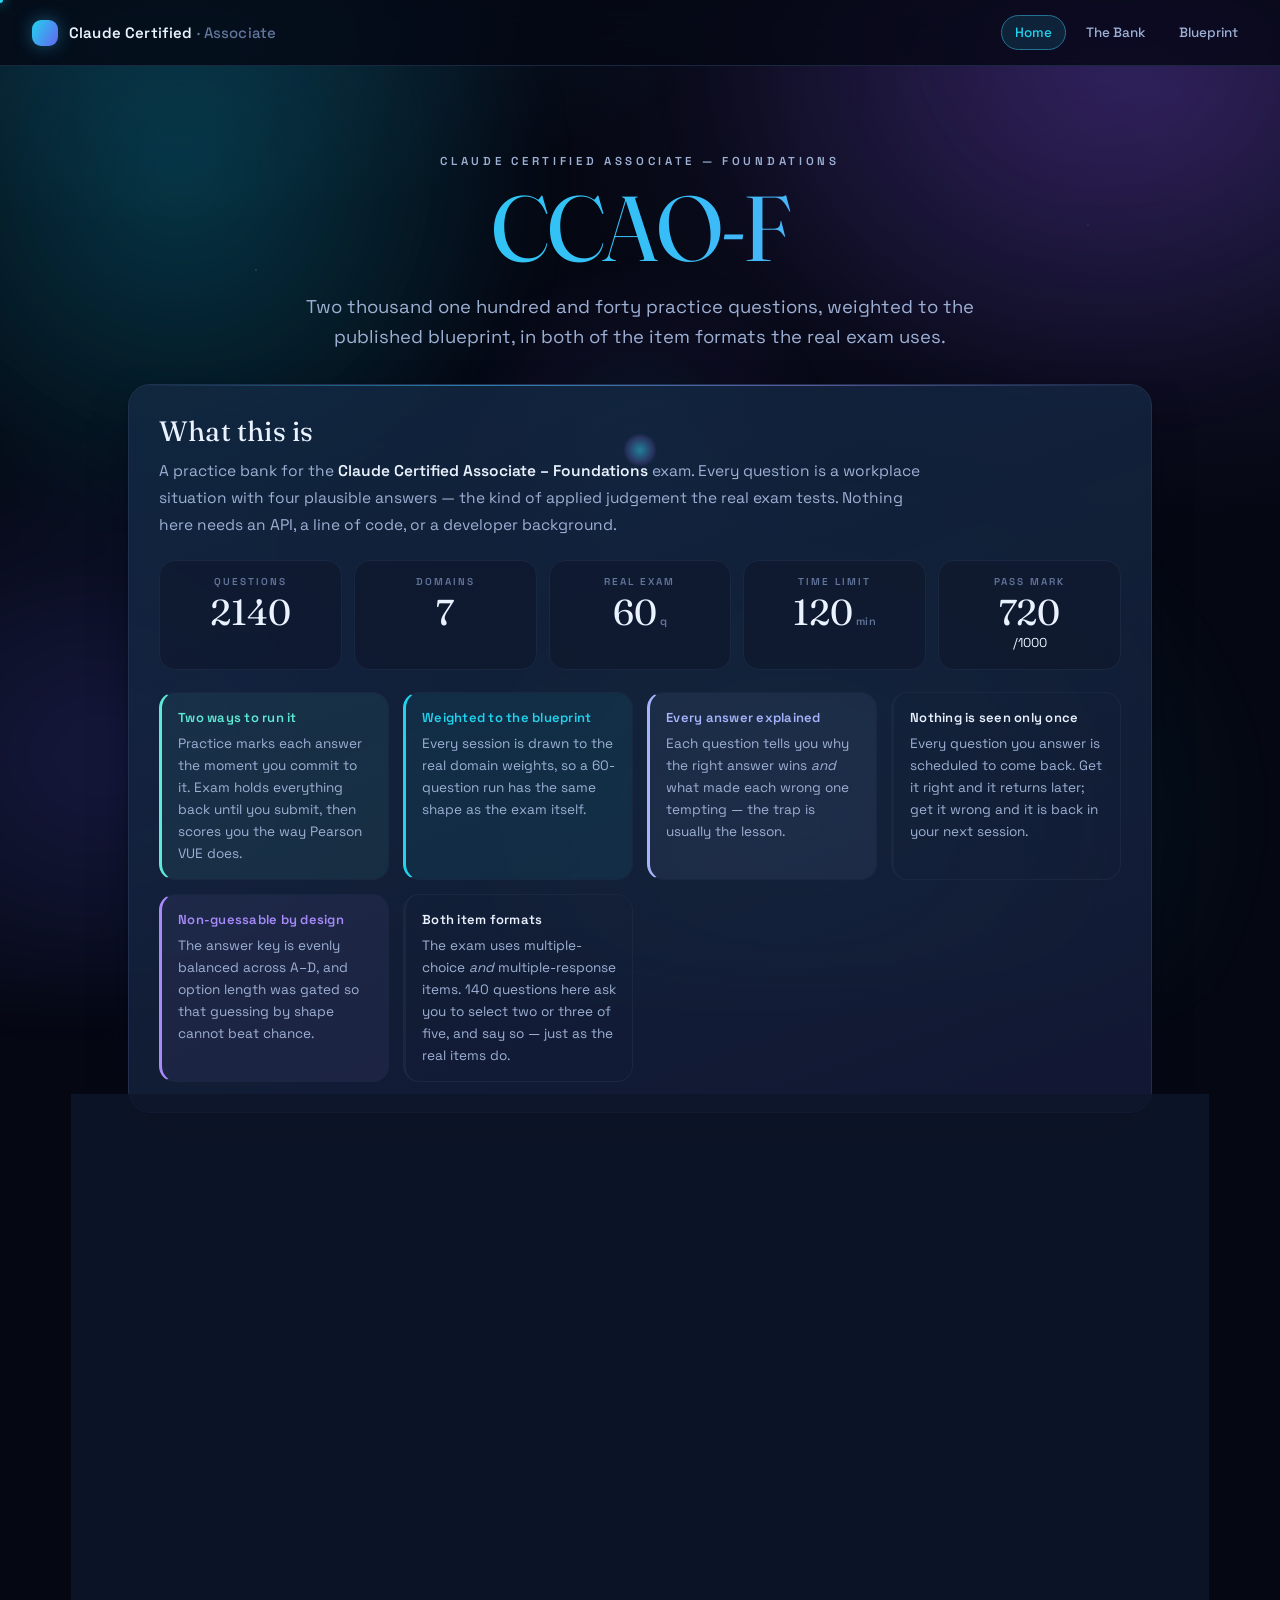
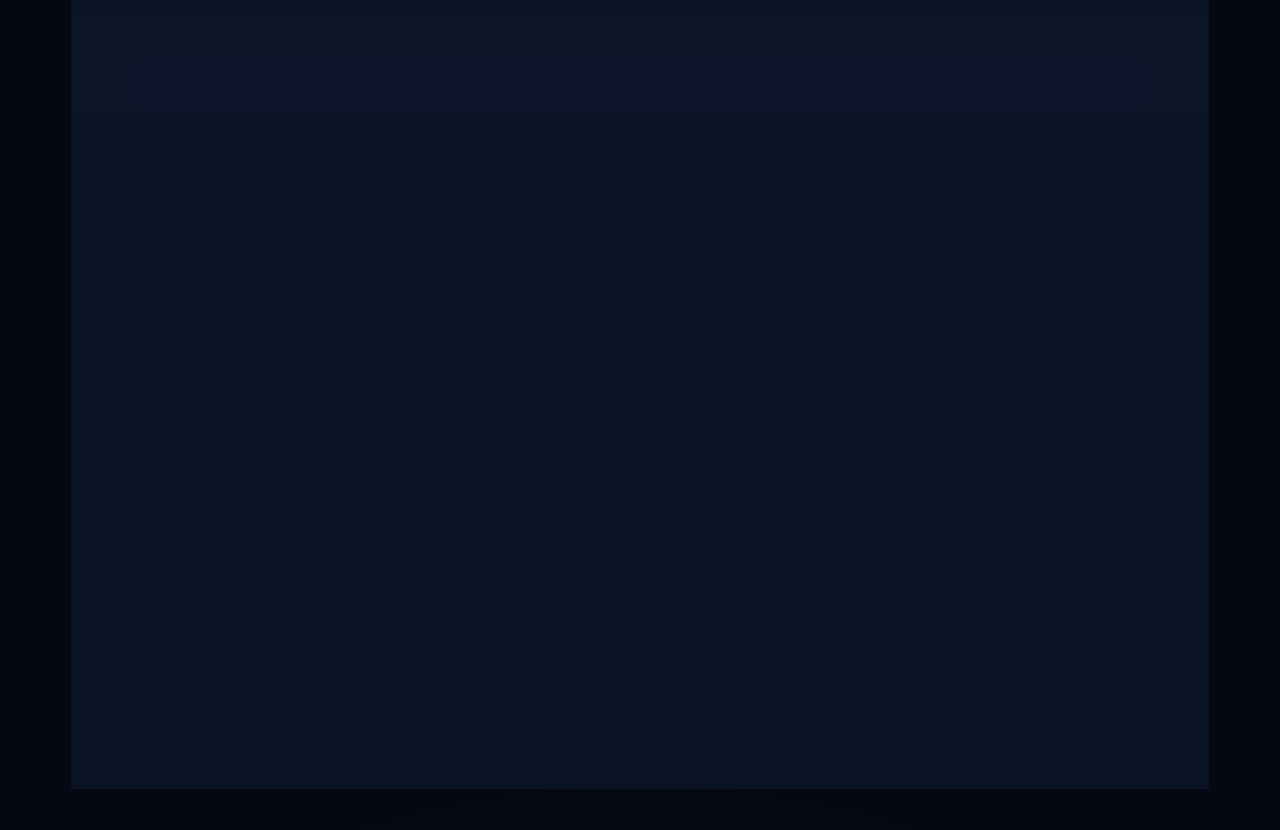
==== commit a4a42531: "Rebuild to the official Anthropic exam guide: add multiple-response items Found and read the authori" ====
--- a/index.html
+++ b/index.html
@@ -515,7 +515,21 @@
 .summary .statrow{ margin-top:2px }
 
 /* [hidden] must beat any component display rule (the timer pill, feedback, etc.) */
-[hidden]{ display:none !important }</style>
+[hidden]{ display:none !important }
+
+
+/* multiple-response: the "select N" instruction the exam guide requires each
+   such item to state. Deliberately quiet — it is an instruction, not a heading. */
+.selectn{
+  margin:-2px 0 14px; font-size:.82rem; font-weight:600; letter-spacing:.02em;
+  color:var(--accent-mint,#8fe3c4); text-transform:uppercase;
+}
+.bq-kind{
+  display:inline-block; margin-left:8px; padding:1px 7px; border-radius:999px;
+  font-size:.66rem; font-weight:700; letter-spacing:.06em; text-transform:uppercase;
+  background:color-mix(in srgb, var(--accent-mint,#8fe3c4) 16%, transparent);
+  color:var(--accent-mint,#8fe3c4);
+}</style>
 </head>
 <body>
 
@@ -538,7 +552,7 @@
   <header class="hero">
     <p class="eyebrow">Claude Certified Associate — Foundations</p>
     <h1 class="aurora-text">CCAO-F</h1>
-    <p class="hero-sub spotlight-words">Two thousand medium-hard practice questions, weighted to the real blueprint, for the exam that tests judgement rather than code.</p>
+    <p class="hero-sub spotlight-words">Two thousand one hundred and forty practice questions, weighted to the published blueprint, in both of the item formats the real exam uses.</p>
   </header>
 
   <section class="glass pad summary">
@@ -548,7 +562,7 @@
       the real exam tests. Nothing here needs an API, a line of code, or a developer background.</p>
 
     <div class="statrow">
-      <div class="stat"><span class="k">Questions</span><b class="v" id="statTotal">2000</b></div>
+      <div class="stat"><span class="k">Questions</span><b class="v" id="statTotal">2140</b></div>
       <div class="stat"><span class="k">Domains</span><b class="v">7</b></div>
       <div class="stat"><span class="k">Real exam</span><b class="v">60<small>q</small></b></div>
       <div class="stat"><span class="k">Time limit</span><b class="v">120<small>min</small></b></div>
@@ -561,6 +575,7 @@
       <div class="how how-peri"><h4>Every answer explained</h4><p>Each question tells you why the right answer wins <em>and</em> what made each wrong one tempting — the trap is usually the lesson.</p></div>
       <div class="how how-indigo"><h4>Nothing is seen only once</h4><p>Every question you answer is scheduled to come back. Get it right and it returns later; get it wrong and it is back in your next session.</p></div>
       <div class="how how-violet"><h4>Non-guessable by design</h4><p>The answer key is evenly balanced across A–D, and option length was gated so that guessing by shape cannot beat chance.</p></div>
+      <div class="how how-azure"><h4>Both item formats</h4><p>The exam uses multiple-choice <em>and</em> multiple-response items. 140 questions here ask you to select two or three of five, and say so — just as the real items do.</p></div>
     </div>
   </section>
 
@@ -576,7 +591,7 @@
       <div class="stat"><span class="k">Answered</span><b class="v" id="pgSeen">0</b></div>
       <div class="stat"><span class="k">Accuracy</span><b class="v" id="pgAcc">—</b></div>
       <div class="stat"><span class="k">Flagged</span><b class="v" id="pgDoubt">0</b></div>
-      <div class="stat"><span class="k">Bank left</span><b class="v" id="pgLeft">2000</b></div>
+      <div class="stat"><span class="k">Bank left</span><b class="v" id="pgLeft">2140</b></div>
       <div class="stat"><span class="k">Due for review</span><b class="v" id="pgDue">0</b></div>
     </div>
     <div class="weakwrap" id="weakWrap" hidden>
@@ -632,6 +647,7 @@
 
   <article class="glass pad qcard" id="qCard">
     <p class="stem" id="stem"></p>
+    <p class="selectn" id="selectN" hidden></p>
     <div class="options" id="options"></div>
 
     <div class="qactions">
@@ -685,7 +701,7 @@
   <header class="hero small">
     <p class="eyebrow">Every question, open book</p>
     <h1 class="aurora-text">The Bank</h1>
-    <p class="hero-sub">All two thousand questions with their answers and explanations showing. This is the place to settle a doubt, not to be tested.</p>
+    <p class="hero-sub">All 2,140 questions with their answers and explanations showing. This is the place to settle a doubt, not to be tested.</p>
   </header>
 
   <section class="glass pad">
@@ -718,6 +734,7 @@
       <div class="how how-mint"><h4>Balanced answer key</h4><p>The correct answer sits in each of the four positions an equal number of times within every domain, with no run of three the same.</p></div>
       <div class="how how-peri"><h4>Length carries no signal</h4><p>"Always pick the longest option" and every other length strategy is gated below 34% against a 25% chance baseline.</p></div>
       <div class="how how-violet"><h4>No stub answers</h4><p>Every distractor is a real position someone could hold. A four-option question is never quietly a two-option one.</p></div>
+      <div class="how how-azure"><h4>Built to the published guide</h4><p>Domains, weights, item formats, timing and the 720 cut score are taken from Anthropic's own CCAO-F exam guide (v1.0, July 2026) rather than from third-party summaries.</p></div>
     </div>
   </section>
 </section>
@@ -726,7 +743,7 @@
 
 <div class="toast" id="toast" hidden></div>
 
-<script>window.BANK = {"meta":{"title":"Claude Certified Associate","exam":"Claude Certified Associate – Foundations (CCAO-F)","total":2000,"exam_questions":60,"exam_minutes":120,"pass_scaled":720},"domains":[{"id":"d1","name":"Prompting & Task Execution","short":"Prompting","weight":14,"count":280,"accent":"cyan"},{"id":"d2","name":"Output Evaluation & Validation","short":"Output Eval","weight":21,"count":416,"accent":"azure"},{"id":"d3","name":"Product & Model Selection","short":"Model Choice","weight":12,"count":240,"accent":"indigo"},{"id":"d4","name":"Workflow Integration & Design","short":"Workflow","weight":16,"count":320,"accent":"purple"},{"id":"d5","name":"Configuration & Knowledge","short":"Configuration","weight":12,"count":240,"accent":"teal"},{"id":"d6","name":"Governance, Risk & Responsible Use","short":"Governance","weight":15,"count":304,"accent":"peri"},{"id":"d7","name":"Troubleshooting & Optimisation","short":"Troubleshooting","weight":10,"count":200,"accent":"mint"}],"concepts":{"d1":{"clear-instructions":37,"constraints-scope":37,"context-and-role":36,"document-grounding":35,"examples-fewshot":30,"iteration-refinement":34,"output-format":34,"task-decomposition":37},"d2":{"bias-and-framing":44,"completeness-gaps":45,"hallucination-detection":44,"numerical-accuracy":45,"quality-criteria":45,"review-workflow":46,"sampling-and-evidence":35,"self-evaluation-limits":34,"source-attribution":32,"verifying-facts":46},"d3":{"capability-matching":35,"cost-latency":37,"feature-fit":36,"model-tiers":35,"projects-vs-chat":33,"scaling-decisions":31,"surface-selection":33},"d4":{"automation-boundaries":38,"failure-modes":41,"handoffs":31,"human-in-the-loop":31,"measuring-value":39,"process-mapping":36,"repeatability":32,"team-adoption":33,"tool-integration":39},"d5":{"context-limits":35,"custom-instructions":36,"knowledge-hygiene":34,"organisation":33,"project-knowledge":34,"projects-setup":33,"sharing-collaboration":35},"d6":{"acceptable-use":36,"accountability":39,"bias-fairness":34,"confidentiality":32,"consequential-decisions":34,"data-sensitivity":35,"disclosure-transparency":29,"ip-and-attribution":30,"privacy-regulation":35},"d7":{"consistency-issues":32,"context-problems":33,"diagnosing-poor-output":37,"efficiency-tuning":36,"prompt-repair":32,"refusals-and-limits":30}},"questions":[{"id":"d1-0000","domain":"d1","concept":"clear-instructions","tier":3,"stem":"A marketing associate asks Claude to \"make this product page better\" and gets a rewrite that changes the tone, the length and the calls to action all at once. None of it is what the team wanted.","options":["The request never defined what better actually meant, so Claude guessed which dimension to optimise","Claude ignored the instruction because product copy sits outside what it handles reliably","The page was pasted as plain text, and formatting loss caused the tone to shift in the rewrite","The request was too short, and any prompt under a paragraph produces unfocused output"],"answer":0,"why":"Vague evaluative words like \"better\" name a direction without naming a dimension. Improving clarity, shortening, and raising conversion are different edits that pull against each other, so the model picks for you.","traps":"Length is not the problem and a short prompt can be perfectly precise. Blaming the paste or the model's competence skips the actual defect, which sits in the instruction."},{"id":"d1-0001","domain":"d1","concept":"clear-instructions","tier":3,"stem":"A recruiter wants a rejection email drafted. They tell Claude the candidate's name and the role but nothing else, and the draft comes back warm, long and full of feedback the recruiter cannot legally give.","options":["Ask for three drafts and pick whichever of them happens to avoid the legal problem","Tell Claude that it is a legal document so it applies a more cautious register throughout","Provide the candidate's full interview notes so the draft has enough grounding to be accurate","Specify the constraints that matter: length, what may not be said, and the tone the company uses"],"answer":3,"why":"The model defaults to helpful and complete. Anything you cannot include has to be stated as an exclusion, because there is no way to infer your legal constraints from a name and a job title.","traps":"More source material makes the feedback problem worse, not better. Sampling three drafts leaves the same gap to luck, and relabelling the register does not encode a specific prohibition."},{"id":"d1-0002","domain":"d1","concept":"clear-instructions","tier":2,"stem":"An operations lead prompts Claude with \"summarise this report\" and receives a summary that is technically accurate but omits the budget variance their director specifically asked about.","options":["Increase the requested summary length so more of the report's content survives the cut","Name the audience and the decision the summary serves, so the model knows what to keep","Ask for the summary twice and merge the two versions to improve topic coverage","Request bullet points instead of prose, since bullets preserve detail more faithfully"],"answer":1,"why":"A summary is a set of choices about what to drop. Without knowing who reads it and why, the model optimises for general coverage, and a specific figure a director cares about is not general.","traps":"A longer or bulleted summary still drops the wrong things. Merging two general summaries gives you more general summary, not the budget variance."},{"id":"d1-0003","domain":"d1","concept":"clear-instructions","tier":3,"stem":"A consultant asks Claude to \"review my slide deck for issues\" and gets typo corrections when they wanted to know whether the argument holds together.","options":["Upload the deck as a file rather than pasting the text so structure is visible to the model","Ask for a longer review, since a thorough pass eventually reaches the argument level too","Say which layer to review: argument, structure, or surface wording","State that the audience is a board so the model applies a higher standard of scrutiny"],"answer":2,"why":"\"Issues\" spans everything from a comma to a broken premise. Naming the layer is what turns a generic review into the one you needed, and the layers genuinely trade off against each other.","traps":"Length does not reorder priorities, and raising the stakes without naming the layer makes the model more thorough at the wrong level. File upload changes fidelity, not focus."},{"id":"d1-0004","domain":"d1","concept":"context-and-role","tier":3,"stem":"An analyst asks Claude to explain a quarterly variance to \"the team\". The result assumes deep finance knowledge, and half the team who read it are engineers.","options":["Ask Claude to write at a lower reading level so the technical terms are automatically avoided","Request a glossary appended to the explanation so unfamiliar terms can be looked up","Split the request so finance readers and engineers each receive a separately written version","Describe who the readers actually are and what they already know before asking for the explanation"],"answer":3,"why":"\"The team\" carries no information about prior knowledge. Naming the readers lets the model pitch the explanation once, correctly, rather than defaulting to the subject's native register.","traps":"A reading-level instruction blunts the prose without fixing which concepts need unpacking. A glossary patches symptoms, and two versions is real work to solve a problem one sentence would have prevented."},{"id":"d1-0005","domain":"d1","concept":"context-and-role","tier":3,"stem":"A support manager wants Claude to draft replies to angry customers. The drafts are polite and correct but read as though the company has no policy on refunds.","options":["Instruct Claude to be more apologetic, which softens the reply enough to defuse the complaint","Ask for shorter replies so there is less room to imply commitments the company cannot keep","Give Claude the actual refund policy in the prompt so drafts stay inside what is offered","Tell Claude to avoid mentioning refunds at all and route every such case to a human"],"answer":2,"why":"Policy is external knowledge the model cannot infer. Supplying it is what lets a draft be both empathetic and accurate about what the customer will actually receive.","traps":"Tone changes do not add policy. Shortening reduces exposure without adding correctness, and routing every refund mention to a human discards most of the value of the drafting."},{"id":"d1-0006","domain":"d1","concept":"context-and-role","tier":4,"stem":"A pharmaceutical firm's comms team gets consistently over-cautious drafts from Claude. Every sentence hedges, and the copy reads as though nothing can be claimed at all.","options":["Explain the regulatory context and name the claims that are already approved for use","Ask Claude to write with more confidence and remove hedging language from the final draft","Lower the stakes described in the prompt so the subject reads as less regulated than it is","Draft the copy without Claude and use it only for a proofreading pass at the end"],"answer":0,"why":"Undirected caution is what a model produces when it can tell a domain is risky but cannot tell where the line sits. Naming the approved claims converts vague hedging into specific, defensible statements.","traps":"Stripping hedges leaves unsupported claims. Understating the regulatory context invites exactly the copy that gets rejected in review, and abandoning drafting forfeits the gain."},{"id":"d1-0007","domain":"d1","concept":"context-and-role","tier":3,"stem":"A project manager pastes a long email thread into Claude and asks for \"the next steps\". Claude returns steps that were already completed two weeks earlier in the thread.","options":["Paste only the most recent message, since older messages are what caused the confusion","State today's date and which parts of the thread are already done","Ask Claude to sort the thread chronologically first and then extract the outstanding items","Request the steps as a numbered list so completed items are easier to spot and remove"],"answer":1,"why":"A thread contains proposals, completions and reversals with no reliable markers of state. The model needs to be told where \"now\" is, because the text does not encode it unambiguously.","traps":"Truncating to the last message throws away the context that makes the steps meaningful. Sorting and numbering both organise the same ambiguity without resolving it."},{"id":"d1-0008","domain":"d1","concept":"examples-fewshot","tier":3,"stem":"A finance team needs Claude to convert messy expense descriptions into a fixed set of eight category labels. Descriptions are inconsistent, and Claude keeps inventing near-miss categories.","options":["Describe the eight categories in more detail so the boundaries between them are clearer","Ask Claude to list its categories first, then apply them to the expense descriptions","Instruct Claude to use only the eight labels, repeating the instruction at the end","Show worked examples mapping several messy input lines onto the exact set of allowed labels"],"answer":3,"why":"Examples pin down both the label set and the judgement calls at the boundaries. Descriptions of categories leave the edge cases open; a worked mapping shows what you actually do with an ambiguous line.","traps":"Richer descriptions still leave interpretation to the model. Self-generated categories drift by design, and repeating a constraint does not teach where a borderline expense belongs."},{"id":"d1-0009","domain":"d1","concept":"examples-fewshot","tier":3,"stem":"An associate supplies three examples of the tone they want in customer emails. All three examples happen to be complaint responses, and Claude now writes every email, including welcome notes, as though defusing a complaint.","options":["The examples were unrepresentative, so the model generalised the wrong pattern from them","Three examples is too few, and the model needs a substantially larger sample to be reliable","The examples were too long, which caused the model to overweight their content over their tone","Tone cannot be taught by example and has to be described in explicit adjectives instead"],"answer":0,"why":"Examples teach whatever they have in common. When every example shares a situation, the model cannot tell whether you meant the tone or the situation, and it copies both.","traps":"The count is not the defect — three well-chosen examples work. Tone is very teachable by example, and length is unrelated to the wrong generalisation."},{"id":"d1-0010","domain":"d1","concept":"examples-fewshot","tier":4,"stem":"A team wants Claude to extract five fields from supplier invoices. Most invoices work, but ones missing a purchase order number produce invented numbers rather than a blank.","options":["Add an instruction saying that purchase order numbers must be accurate and never guessed","Ask Claude to flag its confidence for each extracted field so low-confidence values are visible","Include an example invoice with no purchase order and show the blank output it should produce","Extract the four reliable fields and have a person key in purchase order numbers by hand"],"answer":2,"why":"The failure is on the missing-data path, so the examples have to cover it. Showing the empty case teaches that a blank is a legitimate output, which the model otherwise treats as a task it has failed.","traps":"An accuracy instruction does not tell the model what to emit instead. Confidence flags add review work without changing behaviour, and manual keying gives up on the field entirely."},{"id":"d1-0011","domain":"d1","concept":"output-format","tier":3,"stem":"A team asks Claude for a competitor comparison. Each run returns a different shape — sometimes prose, sometimes a table, once a set of nested bullets — which breaks the script that consumes it.","options":["Ask for a table each time and restate that instruction at both the start and end of the prompt","Supply an explicit template with the exact columns and the rule for unknown values","Break the comparison into one competitor per request so each response stays small and uniform","Raise the specificity of the analysis itself, since a precise analysis implies a precise format"],"answer":1,"why":"Format drift is underspecification. A template removes the model's discretion about shape, and covering the unknown-value case removes the one branch where it would otherwise improvise.","traps":"Repetition emphasises an instruction that was never precise. Splitting the request multiplies calls without fixing shape, and analytical depth does not constrain layout."},{"id":"d1-0012","domain":"d1","concept":"output-format","tier":2,"stem":"An associate needs Claude's output to drop straight into a spreadsheet, but the responses keep arriving with a friendly sentence before and after the data.","options":["Copy the response and delete the extra sentences manually before pasting into the sheet","Request a shorter response overall so there is less room for surrounding commentary","Ask for the data only, with no preamble or closing commentary, and specify the delimiter","Ask Claude to place the data at the end so the extra text can be cut in one action"],"answer":2,"why":"Conversational framing is the default register. It goes away when you rule it out explicitly and say what the payload should look like on its own.","traps":"Manual cleanup repeats forever. Shortening and repositioning both accept the commentary instead of removing it, and neither survives a long batch."},{"id":"d1-0013","domain":"d1","concept":"output-format","tier":3,"stem":"A compliance officer wants Claude's risk write-ups to always carry the same five headings, but roughly one in five responses merges two of the sections together.","options":["Give the five headings verbatim and instruct that each appears even when a section is empty","Number the headings in the prompt so their separateness is more strongly signalled","Ask for longer write-ups, since more content makes merging adjacent sections less likely","Generate each of the five sections in its own separate request and assemble them afterwards"],"answer":0,"why":"Sections merge when the model judges one to be thin. Stating that an empty section still gets its heading removes that judgement call, which is the actual source of the variance.","traps":"Numbering and length both nudge without deciding. Five separate calls do guarantee the shape but at five times the cost for a problem one clause fixes."},{"id":"d1-0014","domain":"d1","concept":"clear-instructions","tier":3,"stem":"A sales lead asks Claude to \"shorten this proposal\" and the result loses the pricing table, which was the part the client most needed to see.","options":["Specify a percentage reduction rather than a vague instruction to shorten the document","Say what must be preserved as well as the target length, because shortening deletes","Ask Claude to shorten only the narrative sections and leave everything else untouched","Shorten the proposal manually, because automated cutting cannot judge client priorities"],"answer":1,"why":"Cutting requires knowing what is load-bearing. A length target tells the model how much to remove but nothing about what survives, so it trims by prose density rather than importance.","traps":"A percentage is still only a size. Naming the sections is closer but brittle across documents, and doing it by hand discards a task the model handles well once told the constraint."},{"id":"d1-0015","domain":"d1","concept":"context-and-role","tier":3,"stem":"A nonprofit asks Claude to write a grant application. The draft is fluent but describes a generic organisation, because the prompt described the grant and not the applicant.","options":["Ask for a longer draft so there is more room for the organisation's details to appear","Request several variations and choose the one that happens to fit the organisation best","Tell Claude the application is competitive so it writes with more distinctive language","Supply the organisation's programmes, outcomes and history as source material"],"answer":3,"why":"Specificity comes from supplied facts. A model with no information about your programmes can only produce the shape of a grant application, which is exactly what it did.","traps":"More length and more variation both scale generic content. Signalling competitiveness changes the prose style without adding a single verifiable detail about the organisation."},{"id":"d1-0016","domain":"d1","concept":"examples-fewshot","tier":3,"stem":"A team's examples for a summarisation task are all excellent, but each one is roughly a page long while real inputs run to thirty pages.","options":["Increase the number of one-page examples so the pattern is reinforced more strongly","Ask Claude to process thirty pages in one-page chunks so each matches the example length","Use examples drawn at the real input length, or state the length difference in the prompt itself","Note in the prompt that inputs are longer and rely on the model to scale the approach"],"answer":2,"why":"Examples set expectations about the whole task, including scale. A page-long example demonstrates a compression ratio and a level of selectivity that do not transfer to thirty pages.","traps":"Reinforcing a mismatched pattern strengthens the mismatch. Chunking changes the task into something else, and a bare note is weaker than showing the real case."},{"id":"d1-0017","domain":"d1","concept":"output-format","tier":3,"stem":"An associate asks for a table of risks with owners and dates. Claude produces the table, but invents plausible owner names for rows where the source document named nobody.","options":["State that unknown fields must be left blank and never inferred from surrounding context","Ask Claude to mark invented entries in a different style so they can be identified later","Remove the owner column, since the source document does not reliably contain that data","Request a shorter table so there are fewer rows in which invention can occur"],"answer":0,"why":"A table has cells and the model treats an empty cell as an incomplete job. Explicit permission to leave a blank is what makes the honest output available to it.","traps":"Self-marking invention is unreliable for the same reason the invention happened. Dropping the column loses real data, and fewer rows means proportionally the same problem."},{"id":"d1-0018","domain":"d1","concept":"task-decomposition","tier":3,"stem":"An associate asks Claude to research a market, build a financial model, and write the board memo in a single prompt. The memo is fine but the numbers do not reconcile with the research.","options":["Ask for the same three deliverables but request that Claude show its working throughout","Reorder the request so the memo is written first and the research is used to support it","Provide more detail about the market so the research step has less room for error","Run the three as separate steps, checking the output of each before it feeds the next"],"answer":3,"why":"Chained work compounds errors silently. Separating the steps creates the checkpoints where a wrong figure gets caught before it is written into a conclusion for the board.","traps":"Shown working helps a reviewer but only if someone stops to read it, which a single-shot request discourages. Reordering and enrichment leave the chaining problem exactly where it was."},{"id":"d1-0019","domain":"d1","concept":"constraints-scope","tier":3,"stem":"A team asks Claude for \"a few ideas\" for a campaign and receives twenty, most of which are outside the budget they never mentioned.","options":["Ask Claude to rank the twenty ideas so the impractical ones sort to the bottom","State the budget, the channel and how many ideas are wanted","Request a second pass in which Claude removes any idea that seems expensive to execute","Accept the twenty and filter them by hand, since constraints vary case by case"],"answer":1,"why":"Constraints have to be in the prompt to shape generation. Filtering afterwards spends the model's effort on options that were never viable and leaves you doing the elimination.","traps":"Ranking and second passes both ask the model to guess a budget it still has not been given. Manual filtering works but is the cost you were trying to avoid."},{"id":"d1-0020","domain":"d1","concept":"document-grounding","tier":3,"stem":"A legal assistant uploads a contract and asks a question about indemnity. Claude answers confidently using general contract knowledge rather than the clause in the uploaded file.","options":["Ask the question again with more specific wording so the relevant clause is easier to locate","Upload the contract a second time to be certain the file was successfully attached","Request that Claude quote the entire indemnity section before offering any interpretation","Instruct Claude to answer only from the document itself, and to say so when the document is silent"],"answer":3,"why":"Grounding is an instruction, not an automatic consequence of attaching a file. Without it the model blends the document with what it already knows, and the blend is invisible in the answer.","traps":"Rewording helps retrieval but not the blending. Re-uploading addresses a failure that did not occur, and demanding a full quote is a heavier version of the right idea without the crucial silence clause."},{"id":"d1-0021","domain":"d1","concept":"iteration-refinement","tier":3,"stem":"An associate dislikes a draft and replies \"no, not like that, try again\". The next draft is different but wrong in a new way, and the loop repeats four more times.","options":["Say which specific aspect failed, and what should be kept from the draft you rejected","Start a fresh conversation each time so earlier rejected drafts stop influencing the output","Ask for several drafts at once and choose from them rather than iterating one at a time","Provide a finished example of the target so Claude can match it"],"answer":0,"why":"Undirected rejection carries no gradient. Naming the failed aspect and the parts worth keeping turns a random walk into a correction, which is what iteration is supposed to be.","traps":"Fresh starts discard the progress already made. Batch drafting and finished examples are useful techniques but neither addresses the habit of rejecting without saying why."},{"id":"d1-0022","domain":"d1","concept":"clear-instructions","tier":3,"stem":"A researcher asks Claude to \"find the problems\" in a study design and gets a list dominated by minor statistical quibbles, while the sampling flaw they suspected goes unmentioned.","options":["Ask the question again in a new conversation to see whether a different answer surfaces","Request more problems in the list so the sampling issue is more likely to be included","Ask specifically about the areas of concern and what would undermine the conclusion","Supply the study's raw data so the analysis rests on evidence"],"answer":2,"why":"An open request returns a broad, shallow sweep. Asking what would most undermine the conclusion forces prioritisation, which is the judgement you actually wanted from the review.","traps":"Resampling and lengthening both play the odds. Raw data deepens a statistical review but does not redirect it toward design, which is where the suspected flaw lives."},{"id":"d1-0023","domain":"d1","concept":"context-and-role","tier":3,"stem":"A team lead asks Claude to mediate a written disagreement between two colleagues by summarising both positions. The summary favours the colleague whose message was longer and more detailed.","options":["Ask for a shorter summary so the length imbalance in the source has less influence","Ask for the strongest version of each position at comparable depth","Instruct Claude to be neutral and to avoid taking sides in the disagreement","Summarise each position in its own separate request and place the results side by side"],"answer":1,"why":"Length in the source becomes emphasis in the summary unless you say otherwise. Asking for comparable depth makes the balance an explicit requirement rather than a hoped-for side effect.","traps":"A neutrality instruction does not correct for asymmetric input. Shortening compresses the imbalance rather than removing it, and separate requests still inherit each message's own depth."},{"id":"d1-0024","domain":"d1","concept":"output-format","tier":3,"stem":"An associate needs meeting notes in a fixed template that includes a decisions section. When a meeting made no decisions, Claude fills the section with discussion points instead of leaving it empty.","options":["Move the decisions section to the end of the template so it is less likely to be padded","Ask Claude to review its own output and remove anything that is not strictly a decision","Use a different word than decisions, since the term invites broad interpretation by the model","Say explicitly that an empty section should read as none rather than being filled with related content"],"answer":3,"why":"A blank looks like failure to a model trying to be complete. Naming the empty case, and what to write in it, is what makes \"none\" a valid and available answer.","traps":"Reordering does not change the padding instinct. Self-review repeats the same judgement that caused the problem, and renaming the section shifts the ambiguity rather than resolving it."},{"id":"d1-0025","domain":"d1","concept":"examples-fewshot","tier":3,"stem":"A team supplies two examples of the analysis they want. Claude follows the structure exactly but also reproduces a factual error that appeared in one of the examples.","options":["Two examples is an unstable number and the model averaged them into an incorrect result","Examples teach form and content together, so anything in them must also be correct","The error was in the second example, and the model weights later examples more heavily","Factual errors in examples are ignored, so the mistake must have originated elsewhere"],"answer":1,"why":"An example is a demonstration of a good answer in full. The model has no way to know which parts you meant as structure and which as substance, so it copies both.","traps":"Position and count are not the mechanism. The claim that errors in examples are ignored is precisely backwards and is the misconception this scenario exists to correct."},{"id":"d1-0026","domain":"d1","concept":"constraints-scope","tier":3,"stem":"A communications team asks for a press release and specifies a 400-word limit. Claude returns 620 words, and asking again returns 550.","options":["Ask for 300 words instead, so the overshoot lands closer to the real target","Break the release into sections with a word budget for each of the sections","State the limit as a hard constraint, then verify the count before publishing","Accept the longer draft and trim it by hand, since precise counts are not achievable"],"answer":2,"why":"Length targets are approximate for a language model, so the reliable pattern is to state the constraint firmly and then check the number yourself rather than trusting it.","traps":"Deliberately under-asking is a workaround that misses in both directions. Sectioning helps but still needs verification, and giving up on the constraint discards a target that matters for the channel."},{"id":"d1-0027","domain":"d1","concept":"document-grounding","tier":4,"stem":"An associate uploads six research papers and asks for the consensus view. Claude produces a confident synthesis, but two of the six papers actually contradict the stated consensus.","options":["Ask for the position of each paper before asking what they collectively support","Ask for the consensus again and check whether the second answer matches the first one","Upload the papers one at a time so each is processed with the model's full attention","Request that Claude cite page numbers so the synthesis can be verified after the fact"],"answer":0,"why":"Synthesis flattens disagreement. Extracting each source's position first makes the contradiction visible as data, so the consensus claim is built on something you can inspect.","traps":"Repeat runs test stability, not accuracy. Sequential upload does not change the flattening, and citations help verification only after a misleading synthesis has already been produced."},{"id":"d1-0028","domain":"d1","concept":"iteration-refinement","tier":3,"stem":"Each round of feedback fixes the problem raised but reintroduces an issue that was resolved two rounds earlier. The associate is now on the seventh revision.","options":["Start over with a single prompt containing every requirement gathered so far in the process","Ask Claude to remember the earlier corrections and avoid repeating them in future drafts","Maintain a running list of settled requirements and restate it with each new round of feedback","Accept the current draft and fix the recurring issue by hand in the final version"],"answer":2,"why":"Constraints established conversationally compete for attention as a thread grows. Carrying them forward explicitly is what keeps a settled decision settled across revisions.","traps":"Asking the model to remember relies on the same fading attention that caused the regression. A full restart discards useful progress, and manual patching leaves the process broken for next time."},{"id":"d1-0029","domain":"d1","concept":"output-format","tier":3,"stem":"A team needs Claude's output in a strict format for a downstream tool. It works in testing, but in production about three percent of responses include an explanatory note before the payload.","options":["Increase the strictness of the wording in the prompt until the explanatory notes stop appearing","Specify the format precisely and validate every response before it reaches the downstream tool","Test with a larger sample so the three percent failure rate is caught before production use","Ask Claude to review each response for format compliance before it is returned to the tool"],"answer":1,"why":"Prompt instructions reduce a failure rate; they do not make it zero. Anything feeding a downstream system needs a validation step, because the remaining percent will otherwise break it.","traps":"Stronger wording chases an asymptote. More testing measures the rate without handling it, and self-review inside the same response is not an independent check."},{"id":"d1-0030","domain":"d1","concept":"task-decomposition","tier":3,"stem":"An associate asks Claude to read fifty customer interviews and identify themes. The themes are plausible but shallow, and clearly weighted toward the interviews mentioned first.","options":["Ask for more themes so the later interviews are represented in the longer list","Reverse the order of the interviews and run the analysis a second time for comparison","Ask Claude to weight all fifty interviews equally when identifying the common themes","Extract the points from each interview first, then find themes across the set"],"answer":3,"why":"Two-stage analysis gives every source equal footing, because the second stage works on a uniform extract rather than on fifty documents competing for attention in one pass.","traps":"Asking for equal weighting states the goal without providing the mechanism. Reversing order reveals the bias, and more themes dilutes rather than rebalances."},{"id":"d1-0031","domain":"d1","concept":"constraints-scope","tier":3,"stem":"A team asks Claude to write onboarding documentation and specifies that it must avoid jargon. The result avoids technical terms but replaces them with vague phrases that are harder to act on.","options":["Give a short list of terms that remain acceptable despite the restriction","Remove the jargon constraint, since technical accuracy matters more than accessibility here","Ask for the jargon version and a plain version, then let readers choose between them","Instruct Claude to define each technical term the first time it appears in the document"],"answer":0,"why":"A blanket ban removes vocabulary without supplying replacements, so the model reaches for imprecision. An allowed list keeps the words that carry real meaning.","traps":"Dropping the constraint abandons the readers it was for. Two versions doubles maintenance, and defining terms inline is a reasonable alternative but does not repair a ban already in force."},{"id":"d1-0032","domain":"d1","concept":"document-grounding","tier":3,"stem":"A policy team asks Claude a question about a 90-page handbook they uploaded. The answer is correct but cites section 4.2, while the relevant text is actually in section 7.1.","options":["Ask Claude to double-check its citation before accepting the answer as final","Re-upload the handbook, since a section numbering error suggests the file parsed badly","Ask the question differently so the model locates the correct section on the second attempt","Treat the citation as unverified and check that section reference against the handbook itself"],"answer":3,"why":"A correct answer with a wrong pointer is the characteristic failure here, and it is why locators get checked separately from content. The answer being right is not evidence the citation is.","traps":"Self-checking a citation uses the same process that produced it. A parsing fault would corrupt content too, and rewording may move the error rather than reveal it."},{"id":"d1-0033","domain":"d1","concept":"context-and-role","tier":3,"stem":"An associate writes prompts that work well for them but produce poor results when a colleague reuses them, because the colleague works on a different product line.","options":["Ask the colleague to write their own prompts, since prompts do not transfer between contexts","Add more detail about the original product line so the prompt becomes more thorough","Make the product context an explicit input to the prompt rather than assumed knowledge","Have Claude rewrite the prompt to be more general before the colleague reuses it"],"answer":2,"why":"Prompts that rely on implicit shared context break the moment the context changes. Naming the variable and passing it in is what makes a prompt reusable across a team.","traps":"More detail about the wrong product entrenches the problem. Generalising strips the specificity that made it work, and abandoning reuse forfeits the point of sharing prompts at all."},{"id":"d1-0034","domain":"d1","concept":"iteration-refinement","tier":4,"stem":"An associate has spent forty minutes refining a prompt for a one-off task that would have taken twenty minutes to do by hand. They are close but not quite there.","options":["Recognise that prompt refinement pays off on repeated tasks, so finish this one by hand","Continue refining, since the prompt will be reusable for similar tasks in the future","Ask Claude to write the prompt, since prompt engineering is itself a task it handles well","Lower the quality bar for this task so the current version of the prompt is acceptable"],"answer":0,"why":"The economics of prompting depend on repetition. Refinement is an investment amortised over runs, and for a genuine one-off there are no future runs to amortise it against.","traps":"Assuming future reuse is what the scenario has already disproven for this task. Meta-prompting does not change the arithmetic, and quietly lowering the bar trades quality for a sunk cost."},{"id":"d1-0035","domain":"d1","concept":"clear-instructions","tier":3,"stem":"A training coordinator asks Claude to \"make a quiz\" about a new policy and receives ten questions, all of which test whether the reader can recall the policy's wording rather than apply it.","options":["Ask for harder questions so the difficulty rises above simple wording recall","Specify that questions must test application rather than recall","Provide the policy in full so the questions have more material to draw on","Request more questions so that some of them happen to test practical application"],"answer":1,"why":"Recall and application are different question types, and recall is the default when a source text is supplied. Naming the cognitive level is the instruction that changes what gets generated.","traps":"Difficulty is not the same axis as application — a hard recall question is still recall. More material and more questions both scale the same default."},{"id":"d1-0036","domain":"d1","concept":"clear-instructions","tier":3,"stem":"An associate asks Claude to \"clean up\" a dataset description and it silently corrects two figures that were unusual but correct, because they looked like typos.","options":["Ask Claude to list its changes afterwards so the corrections can be reviewed and reverted","Provide the dataset itself so the unusual figures can be verified before editing","Ask for a lighter edit so fewer changes are made to the original description overall","Say which kinds of change are permitted, and that factual values must be left untouched entirely"],"answer":3,"why":"\"Clean up\" licenses unbounded editing. Bounding the permitted change types is what protects content the model would otherwise read as an error worth fixing.","traps":"A change log helps only if someone audits it every time. Supplying data enlarges the task, and asking for less editing reduces the rate without removing the licence."},{"id":"d1-0037","domain":"d1","concept":"clear-instructions","tier":2,"stem":"A team receives an analysis from Claude that answers a slightly different question than the one they asked, but does so thoroughly and convincingly.","options":["Accept the analysis, since a thorough answer to a related question is usually still useful","Restate the question and ask directly whether the analysis answers it as it was asked","Ask for a longer analysis so the original question is covered somewhere within it","Rephrase the question with simpler wording and run the whole analysis again"],"answer":1,"why":"A fluent answer to the wrong question is a recognised failure mode precisely because fluency masks the mismatch. Checking answer against question is the habit that catches it.","traps":"Accepting it embeds the drift into your work. Length buries the original question further, and rerunning without diagnosing the mismatch may reproduce it."},{"id":"d1-0038","domain":"d1","concept":"context-and-role","tier":3,"stem":"An internal comms draft written by Claude lands badly with staff because it uses the optimistic register of an external press release for an announcement about a hiring freeze.","options":["Ask for a more serious tone so the optimism is reduced in the final version","Shorten the announcement so there is less room for inappropriate framing to appear","Tell Claude who the readers are and what register the situation calls for","Have Claude write three versions in different tones and pick the most suitable one"],"answer":2,"why":"Register follows from audience and stakes. Naming both is what lets the model choose a tone that fits, rather than defaulting to the promotional voice most announcement text is written in.","traps":"A vague tone instruction narrows the range without grounding it. Shortening and sampling both work around a gap that one sentence of context would close."},{"id":"d1-0039","domain":"d1","concept":"context-and-role","tier":3,"stem":"A consultant asks Claude to critique a client's strategy. The critique is sharp and well-argued, but assumes resources the client does not have.","options":["State the client's real constraints before asking for the critique","Ask for a gentler critique so the recommendations feel more achievable to the client","Request that Claude focus on strengths as well as weaknesses in the strategy document","Ask for the critique to be shorter so only the most feasible points survive"],"answer":0,"why":"A critique implies alternatives, and alternatives are bounded by resources. Without the constraints, the model compares the strategy to an idealised option set the client cannot reach.","traps":"Softening changes delivery, not feasibility. Balance and brevity both leave the recommendations resting on resources that do not exist."},{"id":"d1-0040","domain":"d1","concept":"context-and-role","tier":4,"stem":"A multinational team gets Claude to draft a policy summary. It is accurate for the head office jurisdiction but wrong for two regions, neither of which was mentioned in the prompt.","options":["Ask Claude whether the summary applies internationally after reading the initial draft","Name the jurisdictions in scope and ask for the differences between them to be called out","Request a more general summary that avoids jurisdiction-specific claims altogether","Have each region review the summary and correct the parts that do not apply to them"],"answer":1,"why":"Jurisdiction is a scoping input. Asking for the differences up front turns an invisible assumption into explicit content that regional reviewers can actually check.","traps":"A follow-up question invites a post-hoc rationalisation of a draft already written. Generality removes the useful detail, and regional review is a fallback rather than a fix."},{"id":"d1-0041","domain":"d1","concept":"examples-fewshot","tier":3,"stem":"An associate provides one example of a well-written status update. Claude matches it closely, including a project-specific abbreviation that means nothing on other projects.","options":["Explain the abbreviation so Claude uses it correctly in future status updates","Ask Claude not to copy anything specific from the example it has been given","Provide two or three varied examples so the pattern is separable from the specifics","Write the example in a more generic style so nothing project-specific appears in it"],"answer":2,"why":"Variation is what separates signal from incident. With a single example, every feature looks essential; with several, the shared structure stands out and the incidental details fall away.","traps":"Explaining the abbreviation preserves it. A blanket instruction not to copy specifics is vague enough to lose the pattern too, and a sanitised example is weaker than a varied set."},{"id":"d1-0042","domain":"d1","concept":"examples-fewshot","tier":3,"stem":"A team wants Claude to score support tickets from one to five for urgency. Their examples cover scores of one, three and five, and the model rarely produces a two or a four.","options":["Instruct Claude to use the whole scale including the intermediate values","Ask for a score with one decimal place so intermediate judgements have somewhere to go","Reduce the scale to three points, since the model is effectively using three anyway","Add examples at the intermediate scores so the full range is demonstrated"],"answer":3,"why":"Demonstrated values become the usable range. Unexemplified points read as unavailable, so the fix is to show the model what a two and a four actually look like.","traps":"An instruction to use the range does not say where the boundaries sit. Decimals and rescaling both redesign the measurement rather than teaching the one you have."},{"id":"d1-0043","domain":"d1","concept":"examples-fewshot","tier":4,"stem":"An associate includes six examples in every prompt for a simple two-way classification. The task works, but each call is slow and costs more than the team expected.","options":["Test whether fewer examples hold the accuracy on this task","Keep the six examples, because accuracy is more important than the cost per call","Move the examples into a project so they do not need to be sent with each request","Combine several classifications into one call so the examples are amortised across them"],"answer":0,"why":"Example count has diminishing returns, and a binary decision usually saturates within two or three. Measuring where accuracy plateaus is how you find the cheap point without guessing.","traps":"Assuming six are needed skips the test. Batching and reuse both reduce cost per item but neither asks the prior question of whether the examples earn their place."},{"id":"d1-0044","domain":"d1","concept":"output-format","tier":3,"stem":"A team asks for a summary \"in bullet points\" and receives eleven bullets, several of which run to four lines and read as paragraphs with a marker in front.","options":["Ask for fewer bullets so each one carries proportionally more of the content","Request that Claude use sub-bullets to break up the longer points in the summary","Ask for a table instead, since tables impose more structure than bullet lists do","Specify a maximum count and a maximum length per bullet so the format constraint is real"],"answer":3,"why":"A bullet is a shape, not a size. Constraining count and length is what makes the format do the compression work that was the point of asking for bullets.","traps":"Fewer bullets makes each one longer. Sub-bullets add structure to sprawl, and switching to a table changes the artefact rather than fixing the brevity."},{"id":"d1-0045","domain":"d1","concept":"output-format","tier":3,"stem":"An associate asks Claude to produce a document with a specific heading hierarchy. It looks right on screen but the levels are inconsistent when pasted into the company template.","options":["Ask Claude to use larger text for the top-level headings so the hierarchy is clearer","Paste as plain text and apply the company's heading styles by hand afterwards","State the exact heading levels wanted, then check the structure after pasting","Request that Claude describe the intended hierarchy in a note above the document"],"answer":2,"why":"What looks like a heading and what is tagged as one are different things, and only the second survives a paste into a styled template. Stating levels and verifying is the reliable path.","traps":"Font size is presentation, not structure. Manual restyling works but repeats forever, and a descriptive note leaves the actual document unchanged."},{"id":"d1-0046","domain":"d1","concept":"task-decomposition","tier":3,"stem":"A team asks Claude to produce a 30-page handbook in one request. The result is thin in the middle sections and repeats itself between chapters four and seven.","options":["Ask for the handbook again and specify that repetition should be avoided throughout","Generate an agreed outline first, then write sections against it one at a time","Request a longer handbook so the thin middle sections receive more coverage","Write the middle sections separately and splice them into the single-pass draft"],"answer":1,"why":"A long single pass loses track of what it has already covered. An outline gives each section a defined job, which is what prevents both the thin patches and the overlap.","traps":"An anti-repetition instruction does not give the model a map. More length spreads the same problem, and splicing patches symptoms without an organising structure."},{"id":"d1-0047","domain":"d1","concept":"task-decomposition","tier":3,"stem":"An associate chains three Claude steps in a manual workflow. Step two occasionally produces output in the wrong shape, and step three fails confusingly when it does.","options":["Validate step two's output against its expected shape first","Combine the three steps into one prompt so there are no handoffs that can fail","Add an instruction to step three telling it to handle unexpected input gracefully","Rerun the whole chain whenever step three produces a confusing result"],"answer":0,"why":"Chains need contracts at the boundaries. Checking shape at the handoff turns a confusing downstream failure into a clear, local one you can actually act on.","traps":"Merging the steps hides the failure rather than removing it. Graceful handling in step three masks bad input, and blind reruns treat a deterministic shape problem as noise."},{"id":"d1-0048","domain":"d1","concept":"constraints-scope","tier":3,"stem":"A brand team tells Claude to write \"on brand\" copy. The output is competent but generic, because the brand guidelines were never supplied.","options":["Ask Claude what it understands the brand to be before requesting the copy","Name a comparable brand and ask Claude to write in a similar style to that one","Ask for several versions so at least one is likely to land near the brand voice","Supply the actual guidelines, or several examples of copy the team considers on brand"],"answer":3,"why":"\"On brand\" is a pointer to a document the model cannot see. Supplying the guidelines or exemplars is what converts the phrase into something actionable.","traps":"Asking the model what it thinks your brand is invites invention. A comparable brand imports someone else's voice, and sampling hopes for a hit."},{"id":"d1-0049","domain":"d1","concept":"constraints-scope","tier":3,"stem":"An associate needs a summary that a specific executive will read in under two minutes, but keeps specifying the constraint as \"keep it brief\".","options":["Say that the reader is busy so Claude applies stronger compression to the summary","Give the constraint in measurable terms, such as a word count or a point count","Ask for the shortest possible version and expand it if too much has been lost","Provide the executive's job title so Claude can judge the appropriate length"],"answer":1,"why":"Brief is relative and the model has no anchor for yours. A number is checkable by both of you, which is what makes it a constraint rather than a preference.","traps":"Signalling busyness is another relative cue. Shortest-possible overshoots in the other direction, and a job title implies nothing reliable about reading time."},{"id":"d1-0050","domain":"d1","concept":"document-grounding","tier":3,"stem":"An analyst asks Claude to compare two uploaded contracts. The comparison is detailed but treats a clause as differing when the two contracts use different wording for the same obligation.","options":["Ask Claude to compare the contracts again and focus only on substantive differences","Upload the contracts in the same format so wording differences are less prominent","Ask for the obligation each clause creates rather than how each is worded","Request that Claude quote both clauses so the wording can be compared side by side"],"answer":2,"why":"Contract comparison is about effect, not text. Asking what each clause obliges shifts the analysis to the level where a difference actually matters.","traps":"A vague instruction to be substantive does not define the level. Format normalisation and side-by-side quotes both keep the comparison at the wording layer."},{"id":"d1-0051","domain":"d1","concept":"document-grounding","tier":4,"stem":"A team uploads a 200-page manual and asks a narrow question. The answer is correct, but the same question asked an hour later returns a slightly different and less complete answer.","options":["Ask a more specific question naming the section or topic","Ask the question several times and take whichever answer appears most frequently","Split the manual into smaller documents so each question searches less material","Accept the variation, since answers over long documents are inherently non-deterministic"],"answer":0,"why":"Retrieval over a long document varies with how the question is framed. Narrowing the question is the lever you control, and it makes the relevant passage far easier to land on.","traps":"Majority voting spends three calls to paper over framing. Splitting the manual is real work with maintenance cost, and accepting variance abandons a fixable problem."},{"id":"d1-0052","domain":"d1","concept":"iteration-refinement","tier":3,"stem":"An associate keeps asking Claude to \"make it punchier\" and the copy gets shorter each round until important qualifications have been removed.","options":["Stop after two rounds, since further requests reduce quality more than they improve it","Name what must survive the edit alongside the stylistic direction that is being requested","Ask for punchier language but the same length so nothing is lost in the process","Restore the qualifications by hand once the punchy version is finished"],"answer":1,"why":"Stylistic instructions without preservation constraints compound. Each round removes what the previous round left, so the constraint has to be carried alongside the direction.","traps":"A round limit is arbitrary and stops mid-way. Fixed length invites padding, and manual restoration undoes work the model was asked to do."},{"id":"d1-0053","domain":"d1","concept":"iteration-refinement","tier":3,"stem":"A team asks Claude to revise a document and it rewrites sections that were already approved, because the request did not distinguish them from the sections under review.","options":["Ask Claude to revise the document more conservatively across all of its sections","Paste only the sections that need revision and reassemble the document afterwards","Ask Claude to explain which sections it changed so unwanted edits can be reverted","Mark the approved sections as fixed and name only the sections open for revision"],"answer":3,"why":"Scope has to be marked or everything is in scope. Declaring the fixed sections is what protects approved text while keeping the whole document available as context.","traps":"Conservatism is a degree, not a boundary. Pasting fragments loses context, and post-hoc change logs put the burden on review rather than preventing the edit."},{"id":"d1-0054","domain":"d1","concept":"output-format","tier":3,"stem":"A team's prompt asks for JSON. It works most of the time, but occasionally Claude wraps the JSON in an explanation of what the fields mean.","options":["Ask Claude to stop explaining its output in the instruction at the top of the prompt","Request that the explanation appear after the structure so it can be truncated","Say the response must contain the structure alone, and parse defensively","Use a simpler structure so there is less about it that invites explanation"],"answer":2,"why":"Instruction plus validation is the durable pattern for machine-consumed output. The instruction lowers the rate and the parser handles what gets through, which no wording alone will eliminate.","traps":"A single instruction leaves the residual failures unhandled. Repositioning and simplifying both reduce the odds without protecting the consumer."},{"id":"d1-0055","domain":"d1","concept":"clear-instructions","tier":3,"stem":"A team asks Claude to \"check this for accuracy\" against a document they did not upload, and receives a general plausibility assessment they mistake for verification.","options":["Supply the source and ask for a claim-by-claim check against it","Ask Claude to state its confidence in each claim so weak points can be identified","Rephrase the request as a fact-check so the model applies a stricter standard","Ask Claude to search for supporting evidence for each claim in the document"],"answer":0,"why":"Accuracy is relative to a source. Without one, the model can only assess whether claims sound plausible, which is a different and much weaker thing than checking them.","traps":"Confidence and stricter framing both operate without a reference. Searching introduces a source but not the one the document is supposed to match."},{"id":"d1-0056","domain":"d1","concept":"context-and-role","tier":3,"stem":"An associate asks for a technical explanation \"for a beginner\" and gets an accurate piece that still assumes the reader knows what an API is.","options":["Ask for a simpler explanation and repeat until no unfamiliar terms remain in it","Say what the reader already knows and what they do not, rather than using a relative label","Request that every technical term be defined the first time it is used in the text","Ask for an analogy-based explanation so no technical vocabulary is needed at all"],"answer":1,"why":"Beginner is relative to a field. Stating the actual knowledge boundary is what lets the model pitch correctly on the first attempt rather than converging through rounds.","traps":"Iterating to simplicity is slow and can overshoot. Inline definitions and pure analogy are both reasonable techniques that still need to know where the reader starts."},{"id":"d1-0057","domain":"d1","concept":"examples-fewshot","tier":3,"stem":"A team's classification prompt includes eight examples, seven of which are the common category. The model now labels almost everything as that category.","options":["Add more examples of the rare categories until the total example count reaches twenty","Tell Claude that the rare categories are important and should not be overlooked","Balance the examples across categories rather than mirroring the real-world frequency","Run the rare cases through a separate prompt built specifically for those categories"],"answer":2,"why":"Example distribution reads as a prior. Mirroring real frequency in a small set pushes the model toward the majority label, so balance is what keeps the minority categories reachable.","traps":"Padding the count without balancing keeps the skew. An importance instruction fights the demonstrated pattern, and a separate prompt needs the classification that is failing."},{"id":"d1-0058","domain":"d1","concept":"output-format","tier":2,"stem":"An associate wants a comparison table but keeps getting a narrative that describes the comparison in prose instead.","options":["Specify the columns and rows wanted rather than simply naming a table","Ask more firmly for a table and state that prose is not acceptable in the response","Provide an example of the table filled in with placeholder values for the model to match","Ask for the prose version first and then request that it be converted to a table"],"answer":0,"why":"Naming the artefact is weaker than specifying its structure. Columns and rows define the table concretely enough that prose stops being a plausible response.","traps":"Firmness does not add structure. An example works but is more effort than naming the columns, and the two-step conversion doubles calls for the same result."},{"id":"d1-0059","domain":"d1","concept":"task-decomposition","tier":3,"stem":"A team asks Claude to draft a report and check its own figures in the same request. The figures are checked, but the check confirms the numbers Claude itself produced.","options":["Ask Claude to be more rigorous when checking the figures within the same response","Request that Claude show its calculations so the checking step is easier to follow","Ask for the check first and then have the draft written around the verified figures","Separate the drafting and the checking into two requests"],"answer":3,"why":"A check inside the same pass validates the model's own reasoning against itself. Independence is the property that makes verification meaningful, and it needs a separate step.","traps":"Rigour instructions do not create independence. Shown working helps a human reviewer, and reordering still leaves both steps inside one generation."},{"id":"d1-0060","domain":"d1","concept":"constraints-scope","tier":3,"stem":"A legal team asks Claude to summarise obligations from a contract and specifies that nothing should be added. The summary is faithful but omits an obligation buried in an appendix.","options":["Ask for a longer summary so more of the document's content is represented in it","Request that Claude count the obligations so the total can be checked against expectations","State that appendices and schedules are in scope, since obligations hide outside the main body","Ask the question a second time focusing specifically on the appendices of the contract"],"answer":2,"why":"Scope in a structured document includes its attachments, and they are easy to treat as supplementary. Naming them as in scope is what brings them into the analysis.","traps":"Length does not redirect attention to a section treated as peripheral. A count reveals a discrepancy only if you know the true number, and a second pass is a fix after the fact."},{"id":"d1-0061","domain":"d1","concept":"document-grounding","tier":3,"stem":"An associate asks a question about an uploaded spreadsheet and gets an answer based on the column headers rather than the values underneath them.","options":["Convert the spreadsheet to a document format before uploading it for analysis","Ask a question that requires the values and say the answer must come from the rows","Ask Claude to describe the spreadsheet's structure before answering the question","Reduce the number of columns so the relevant data is easier to identify"],"answer":1,"why":"Headers are salient and self-describing, so a loosely framed question can be answered from them alone. Requiring the answer to rest on the rows forces the model into the actual data.","traps":"Reformatting and trimming columns both change presentation without changing what the question demands. A structural description is a useful preliminary but not the fix."},{"id":"d1-0062","domain":"d1","concept":"iteration-refinement","tier":4,"stem":"A team has a prompt that works at 85% accuracy. Three rounds of refinement have each moved it by less than a percentage point, and one round made it worse.","options":["Accept that the prompt has plateaued and address the rest another way","Continue refining, since accuracy improvements compound over enough iterations","Revert to the original prompt and begin the refinement process again from the start","Add more instructions covering each of the specific errors that still occur"],"answer":0,"why":"Refinement has diminishing returns, and a plateau is a signal to change approach rather than to push harder. The remaining errors usually need review, validation, or task redesign.","traps":"Continued refinement is the sunk-cost path the plateau argues against. Restarting rediscovers the same ceiling, and stacking error-specific instructions makes prompts brittle."},{"id":"d1-0063","domain":"d1","concept":"clear-instructions","tier":3,"stem":"An associate asks Claude to write \"a short professional bio\" without saying where it will appear, and gets a version that is wrong for the conference programme it was meant for.","options":["Ask for a more formal bio, since conference materials call for a professional register","Provide the person's full career history so the bio has more material to select from","Ask for several bios of different lengths and choose whichever fits the programme","State the destination and the conventions that go with it"],"answer":3,"why":"Destination determines length, person, and what gets emphasised. Naming it supplies all three constraints at once, which no amount of source material or formality does.","traps":"Formality is one dimension of several. More history expands the input without narrowing the output, and sampling lengths guesses at conventions."},{"id":"d1-0064","domain":"d1","concept":"context-and-role","tier":3,"stem":"A team asks Claude to explain a delay to a customer. The draft is honest and clear but reveals an internal supplier dispute the company does not want disclosed.","options":["Ask for a vaguer explanation so the sensitive details are less likely to appear","State what may not be disclosed, because a candid explanation uses whatever it knows","Remove the supplier information from the prompt before asking for the explanation","Review each draft before sending and remove any sensitive content that appears"],"answer":1,"why":"Confidentiality is a constraint the model has no way to infer. Naming the off-limits material lets it write candidly about everything else, which vagueness would sacrifice.","traps":"Vagueness costs the clarity the message needs. Withholding context weakens the explanation, and per-draft review is a safety net rather than an instruction."},{"id":"d1-0065","domain":"d1","concept":"examples-fewshot","tier":3,"stem":"A team writes examples showing the reasoning they want, but only the final answers appear in the examples, and Claude's outputs skip the reasoning too.","options":["Include the reasoning in the examples themselves, not only the answers","Ask Claude to explain its reasoning in addition to matching the example format","Provide more examples so the underlying reasoning pattern becomes apparent","Ask for the reasoning in a follow-up request after the answer has been produced"],"answer":0,"why":"Examples demonstrate the shape of a complete response. If the reasoning is absent from them, the demonstrated shape is answer-only, and that is what gets copied.","traps":"An added instruction competes with the demonstrated pattern. More answer-only examples reinforce it, and a follow-up produces reasoning constructed after the answer."},{"id":"d1-0066","domain":"d1","concept":"output-format","tier":3,"stem":"An associate needs consistent date formatting across a generated report. Dates appear correctly in most places but drift to a different convention inside tables.","options":["Ask Claude to use a consistent date format throughout the whole document","Convert all dates to text so the model does not reformat them automatically","Generate the tables separately with their own formatting instruction attached","State the date format explicitly and check it inside the tables"],"answer":3,"why":"Local conventions inside structured elements are a known drift point, so the reliable approach is an explicit format plus a targeted check where drift concentrates.","traps":"A general consistency instruction has already implicitly failed. Text conversion fights the model, and separate generation adds steps to solve a formatting detail."},{"id":"d1-0067","domain":"d1","concept":"task-decomposition","tier":3,"stem":"An associate asks Claude to both find the problems in a process and design its replacement. The replacement is elegant but solves only the problems listed first.","options":["Ask for the design again and specify that every listed problem must be addressed","Ask for several designs so between them all the problems are likely covered","Complete and review the problem list before asking for a design","Request that the design include a table mapping each problem to its solution"],"answer":2,"why":"Diagnosis and design in one pass lets the design's momentum truncate the diagnosis. Separating them makes the problem list a reviewable artefact before it constrains a solution.","traps":"Insisting on coverage of a list still generated in the same breath does not fix it. Multiple designs and mapping tables both organise an incomplete list."},{"id":"d1-0068","domain":"d1","concept":"constraints-scope","tier":3,"stem":"A team asks for social posts and specifies a character limit. The posts fit, but the limit was applied before hashtags and links were added.","options":["State that the limit includes hashtags and links, since the model counts what it is told","Ask for shorter posts so there is headroom for the hashtags and links to be added","Add the hashtags and links by hand once the posts are within the character limit","Ask Claude to count the characters and report the total for each post it produces"],"answer":0,"why":"Limits need their boundaries defined. Saying what counts toward the total is what makes the constraint match the platform's own measurement rather than the model's assumption.","traps":"Headroom is guesswork. Manual addition works but repeats, and a reported count measures the same wrongly-scoped total."},{"id":"d1-0069","domain":"d1","concept":"document-grounding","tier":3,"stem":"A researcher asks Claude to extract every mention of a term from a long document. The extraction is accurate for the term itself but misses the places where a synonym was used.","options":["Ask for a second pass over the document to catch anything the first pass missed","List the synonyms and variants that count as the same concept here","Ask Claude to search for the concept rather than the exact term in the document","Reduce the document length so the model can attend to all of it at once"],"answer":1,"why":"Extraction follows the definition it is given. Enumerating the variants converts a string match into a concept match with boundaries you control rather than ones the model infers.","traps":"A second pass repeats the same definition. Asking for the concept without enumerating it leaves the boundary to the model, and shortening does not address vocabulary."},{"id":"d1-0070","domain":"d1","concept":"task-decomposition","tier":3,"stem":"An associate needs a competitor analysis covering eight companies across five dimensions. A single prompt returns a matrix where the later companies are described in noticeably less detail.","options":["Ask for the matrix again and specify that all eight companies deserve equal treatment","Reduce the analysis to three dimensions so all eight companies fit comfortably","Ask Claude to start with the companies that were previously covered least thoroughly","Handle the companies in batches and combine the results once each batch is complete"],"answer":3,"why":"Attention thins across a long generation, so later items get less. Batching gives every company a comparable share of a fresh pass, which an instruction inside one pass cannot manufacture.","traps":"Equal-treatment instructions do not change how generation degrades. Cutting dimensions loses analysis, and reordering moves the thin end rather than removing it."},{"id":"d1-0071","domain":"d1","concept":"task-decomposition","tier":3,"stem":"A team pipes Claude's summary of a meeting into a second prompt that drafts follow-up emails. When the summary misreads an action item, the emails commit the company to it.","options":["Ask the email step to verify the action items against the original transcript","Combine both steps so the emails are generated directly from the meeting transcript","Review the summary before it feeds the email step","Add an instruction telling the email step to be cautious about commitments it makes"],"answer":2,"why":"The severity of an error rises at each stage of a chain. A review gate at the point where a mistake is still cheap is what stops it becoming an external commitment.","traps":"Verification inside the email step re-reads a transcript it was not given. A merged step removes the checkpoint entirely, and caution does not detect a misread."},{"id":"d1-0072","domain":"d1","concept":"task-decomposition","tier":4,"stem":"An associate splits a large task into six Claude steps. Each step works well alone, but the end-to-end result is incoherent because each step made different assumptions about the audience.","options":["Fix the shared context once and pass it into every step so the assumptions cannot diverge","Add a final step that rewrites the combined output into a single consistent voice","Reduce the pipeline to three larger steps so there are fewer places to diverge","Ask each step to infer the audience from the output of the step before it"],"answer":0,"why":"Decomposition creates independent contexts, and anything not passed explicitly gets re-invented per step. Pinning shared context at the top is what keeps six outputs describing one thing.","traps":"A rewrite step papers over divergent substance with consistent tone. Fewer steps reduces the count of divergences, and chained inference compounds drift."},{"id":"d1-0073","domain":"d1","concept":"task-decomposition","tier":3,"stem":"A team asks Claude to analyse survey results and write recommendations. The recommendations are sensible in general but do not follow from anything in the survey data.","options":["Ask for the recommendations again with an instruction to ground them in the data","Provide more of the survey data so the recommendations have more to draw on","Ask for the findings first, then ask for recommendations that cite specific findings","Request that the recommendations be ranked by how strongly the data supports them"],"answer":2,"why":"Recommendations generated alongside analysis default to domain common sense. Requiring each one to cite a finding creates a link you can check, which is what grounding means operationally.","traps":"A grounding instruction without a citable artefact is unenforceable. More data and confidence ranking both operate on the same ungrounded generation."},{"id":"d1-0074","domain":"d1","concept":"iteration-refinement","tier":3,"stem":"An associate gives Claude feedback in a long paragraph covering six separate issues. The next draft fixes two of them well and ignores the rest.","options":["Repeat the feedback paragraph until all six issues have been resolved in the draft","Give the feedback as a numbered list so each issue is a discrete item to address","Give the feedback one issue at a time across six separate rounds of revision","Ask Claude to list the issues it identified in the feedback before revising the draft"],"answer":1,"why":"Prose feedback buries items; a list makes each one a countable obligation. It also makes it obvious to you which were skipped, which a paragraph does not.","traps":"Repetition retries the same unstructured input. Six rounds works but is slow, and asking for a restatement adds a step without changing the structure of the request."},{"id":"d1-0075","domain":"d1","concept":"iteration-refinement","tier":3,"stem":"A team keeps a very long conversation going while refining a document. Recent instructions are followed well but a constraint set at the start is now regularly violated.","options":["Start a new conversation whenever the current one becomes difficult to steer","Ask Claude to summarise all constraints agreed so far before each new revision","Move the constraint to the end of each message so it appears most recently","Restate the standing constraints as the thread grows"],"answer":3,"why":"Earlier instructions compete with a growing conversation. Restating what must remain true keeps a standing constraint in effect rather than trusting it to survive.","traps":"A fresh start loses the accumulated work. A self-summary can omit the same forgotten item, and position alone does not make a constraint durable across turns."},{"id":"d1-0076","domain":"d1","concept":"iteration-refinement","tier":3,"stem":"An associate asks for a rewrite, likes it less than the previous version, and cannot easily get back to what they had.","options":["Keep the versions you liked outside the conversation so a good draft is never lost","Ask Claude to reproduce the earlier version from its memory of the conversation","Scroll back and continue the conversation from the point before the rewrite","Ask for both versions to be produced side by side in every future revision"],"answer":0,"why":"Iteration is lossy and drafts are cheap to store. Keeping good versions outside the thread makes reverting trivial instead of dependent on reconstruction.","traps":"Reproduction from memory is approximate. Scrolling back helps within one session but not across them, and side-by-side output doubles length every round."},{"id":"d1-0077","domain":"d1","concept":"iteration-refinement","tier":4,"stem":"A team's refinement process improves the prompt for their test cases, but performance on new cases has quietly got worse over the last several rounds.","options":["Add the new failing cases to the test set and continue refining against the larger set","Refine for fewer rounds so the prompt does not become too closely fitted","Hold back a set of cases not used during refinement and check against them periodically","Test on more cases from the same source so the measurement becomes more stable"],"answer":2,"why":"Tuning against the cases you measure on inflates the measurement. A held-back set is the only way to see whether gains are real or specific to the examples you optimised toward.","traps":"Absorbing failures into the tuning set removes the independent check. Fewer rounds and more same-source cases both leave the measurement contaminated."},{"id":"d1-0078","domain":"d1","concept":"constraints-scope","tier":3,"stem":"A team asks Claude for \"options\" for restructuring a department and receives three, all of which involve redundancies the leadership had ruled out.","options":["Ask for more options so that some avoid redundancies among the larger set","State the ruled-out options up front so alternatives are available","Ask Claude to assess each option's feasibility after it has been generated","Rephrase the request to emphasise growth rather than restructuring the department"],"answer":1,"why":"Exclusions shape generation only if stated. Ruling out the obvious answer is what pushes the model into the space of options you can actually consider.","traps":"More options resamples the same space. Post-hoc feasibility filters what should not have been generated, and reframing the goal changes the question being asked."},{"id":"d1-0079","domain":"d1","concept":"constraints-scope","tier":3,"stem":"An associate specifies \"no more than five recommendations\" and gets five, but three of them contain two recommendations joined by \"and\".","options":["Ask for three recommendations instead so there is less pressure to combine them","Ask Claude to split any compound recommendations after the list is produced","Request that recommendations be short so there is no room to combine two","Say that each item must be a single action"],"answer":3,"why":"A count is a weak constraint when the unit is undefined. Defining what one item is prevents compression from smuggling extra content past the limit.","traps":"Lowering the count increases the pressure to compound. Post-hoc splitting and brevity both address the symptom without defining the unit."},{"id":"d1-0080","domain":"d1","concept":"constraints-scope","tier":3,"stem":"A team tells Claude to avoid mentioning a competitor by name. The copy complies, but describes the competitor so specifically that any reader would know who it is.","options":["State that indirect identification is also out of scope, not just the literal name","Ask Claude to avoid comparisons altogether so no competitor can be identified","Review the copy and remove any description that identifies the competitor","Replace the competitor's name with a generic placeholder throughout the copy"],"answer":0,"why":"Constraints are read literally. If the intent is that the competitor not be identifiable, that is the constraint to state, because a name ban only bans the name.","traps":"Removing comparisons discards useful content. Manual review is a check rather than an instruction, and a placeholder still carries the identifying description."},{"id":"d1-0081","domain":"d1","concept":"constraints-scope","tier":4,"stem":"An associate stacks eleven separate constraints into a single prompt. The output satisfies most of them, but two are violated in every attempt and they happen to conflict with each other.","options":["Add emphasis to the two violated constraints so they receive more attention","Split the constraints across two prompts so each carries a smaller set","Identify the conflicting pair and decide which of them takes priority","Accept the violations and correct the two constraints by hand afterwards"],"answer":2,"why":"Persistent violation of the same two constraints across attempts points to a contradiction rather than inattention. No amount of emphasis satisfies two incompatible requirements at once.","traps":"Emphasis cannot resolve a conflict. Splitting distributes the contradiction across calls, and manual correction leaves the specification broken for next time."},{"id":"d1-0082","domain":"d1","concept":"document-grounding","tier":3,"stem":"A team asks Claude to answer from an uploaded FAQ. It answers correctly but adds two extra tips that are sensible and not in the FAQ.","options":["Ask Claude to mark which parts of its answer came from the document","Instruct Claude to answer strictly from the document alone","Ask a narrower question so there is less room to add supplementary advice","Remove the extra tips manually before the answer is published to customers"],"answer":1,"why":"Helpfulness adds content unless bounded. A strict-grounding instruction is what keeps the answer traceable to a source you have approved.","traps":"Source marking is self-reported and unreliable. Narrowing reduces the surface, and manual removal is a repeated cost rather than a control."},{"id":"d1-0083","domain":"d1","concept":"document-grounding","tier":3,"stem":"An analyst asks about trends in an uploaded dataset covering 2019 to 2024. Claude's answer describes a trend continuing into 2025, which is not in the data.","options":["Ask for the trend analysis again with an instruction to be conservative","Add the 2025 data to the upload so the projection can be verified","Ask Claude to label any projection so it is distinguishable from observed data","Instruct Claude to confine claims to the period covered"],"answer":3,"why":"Extrapolation reads as a natural completion of a trend. Stating the boundary of the data is what keeps described trends inside what was actually observed.","traps":"Conservatism is vague. Adding data moves the boundary without defining it, and labelling relies on the model recognising its own extrapolation."},{"id":"d1-0084","domain":"d1","concept":"document-grounding","tier":3,"stem":"A team uploads meeting minutes and asks who is responsible for a decision. Claude names the person who spoke most about the topic rather than the person assigned to it.","options":["Ask the question again using the word accountable rather than responsible","Upload a document listing team roles so the assignment can be inferred correctly","Ask specifically for explicit assignments, and for a blank where none has been recorded","Ask Claude to list everyone who discussed the topic and choose from that list"],"answer":2,"why":"Prominence in a transcript is a strong but wrong signal for ownership. Asking for explicit assignment, and allowing a blank, prevents inference from filling the gap.","traps":"Synonyms do not change the inference. A roles document invites a different wrong inference, and a discussion list restates the same conflation for you to resolve."},{"id":"d1-0085","domain":"d1","concept":"document-grounding","tier":4,"stem":"An associate asks Claude to compare an uploaded policy against a regulation that was not uploaded. The comparison is fluent and cites regulation clauses that do not exist.","options":["Ask Claude to state its confidence in the regulation clauses that it cites","Ask the question again to see whether the same clause numbers are produced","Ask Claude to note where its knowledge of the regulation may be out of date","Upload the regulation, since a comparison needs both sides present"],"answer":3,"why":"A comparison against an absent document is generated from recollection, and specific clause numbers are the least reliable part of that. Supplying the text is what makes the comparison checkable.","traps":"Confidence, repetition and staleness notes all operate on recalled content. Repetition in particular can reproduce the same fabricated numbers consistently."},{"id":"d1-0086","domain":"d1","concept":"task-decomposition","tier":3,"stem":"A team asks Claude to write a proposal and then, in the same request, to critique it and produce a final version. The critique is mild and the final version barely changes.","options":["Run the critique as a request of its own","Ask for a harsher critique so more substantive changes appear in the final version","Ask for the critique to be written before the proposal is drafted","Request that the critique list a minimum number of specific problems"],"answer":0,"why":"Self-critique in the same pass inherits a commitment to the draft. Separating it removes the authorship stake that makes the critique gentle.","traps":"Harshness and quotas force volume rather than independence. Critiquing before drafting has nothing to critique."},{"id":"d1-0087","domain":"d1","concept":"constraints-scope","tier":3,"stem":"An associate asks for content \"suitable for LinkedIn\" and gets posts with a promotional tone that does not match how their team actually writes there.","options":["Ask for a less promotional tone so the posts sound more natural to readers","Describe the tone and conventions your team uses","Provide the company's other social content so the tone can be inferred from it","Ask for several tonal variations and select the one closest to the team's voice"],"answer":1,"why":"A platform implies a format more than a voice, and the model's default for it is the most common register. Describing your conventions is what replaces that default.","traps":"A negative instruction removes one thing without specifying a target. Inference from other channels and sampling both approximate what a sentence could state."},{"id":"d1-0088","domain":"d1","concept":"iteration-refinement","tier":3,"stem":"A team's reviewer sends feedback like \"this section feels off\" and the resulting revisions are unpredictable, sometimes better and sometimes worse.","options":["Pass the feedback through unchanged, since the model can interpret informal language","Ask Claude to propose several interpretations of the feedback and pick one","Ask the reviewer to revise the section themselves rather than describing the problem","Translate impressionistic feedback into a specific defect before passing it to the model"],"answer":3,"why":"Impressionistic feedback names a symptom without a cause, and interpreting it is the reviewer's job or yours. Passing the ambiguity to the model makes the outcome a coin flip.","traps":"Interpretation by the model is exactly the unpredictability described. Multiple interpretations moves the guess, and asking the reviewer to write it themselves discards their role as reviewer."},{"id":"d1-0089","domain":"d1","concept":"task-decomposition","tier":3,"stem":"A team automates a three-step process. Steps one and three are reliable, but step two involves a judgement call that the team disagrees about internally.","options":["Automate step two anyway and correct the outputs when they are wrong","Ask Claude to make the judgement and explain its reasoning for later review","Keep step two with a person until the team agrees on the rule","Have Claude apply the most common interpretation used within the team"],"answer":2,"why":"An unsettled judgement cannot be specified, and an unspecified step cannot be automated correctly. The disagreement is a prerequisite to fix, not something a model resolves.","traps":"Automating an undefined rule produces confidently wrong outputs. Explanations and majority interpretation both encode a position the team has not actually agreed."},{"id":"d1-0090","domain":"d1","concept":"document-grounding","tier":3,"stem":"An associate asks Claude to summarise an uploaded report's conclusions. The summary is accurate but presents a tentative finding with the same certainty as a confirmed one.","options":["Ask for a longer summary so the hedging language has room to survive","Ask for the strength of evidence alongside each conclusion","Ask Claude to quote the conclusions directly rather than paraphrasing them","Read the conclusions section yourself rather than relying on a summary"],"answer":1,"why":"Summarisation compresses hedges first because they read as filler. Making evidential strength an explicit requirement keeps the distinction that matters most for decisions.","traps":"Length does not protect hedges specifically. Direct quotes avoid the problem by avoiding summarisation, and reading it yourself forfeits the task."},{"id":"d1-0091","domain":"d1","concept":"constraints-scope","tier":3,"stem":"A team asks Claude for a risk register and specifies ten risks. The list includes several near-duplicates because the count was treated as a target to fill.","options":["Ask for the risks that genuinely apply, with the count as a ceiling","Ask for twenty risks and remove the duplicates from the longer list afterwards","Ask Claude to check the list for duplicates once it has been generated","Specify categories so each risk comes from a different area of the business"],"answer":0,"why":"A fixed count is a quota, and quotas get filled. Framing the number as a ceiling lets the honest answer be fewer, which is what stops padding.","traps":"A longer list has proportionally more duplication. Self-checking applies after padding, and categories constrain shape without removing the quota pressure."},{"id":"d1-0092","domain":"d1","concept":"iteration-refinement","tier":3,"stem":"An associate refines a prompt while testing on a single example. It now handles that example perfectly and fails on the second example they try.","options":["Refine further using the second example until both cases work correctly","Write separate prompts for each type of example the team encounters","Test against several varied examples during the refinement rather than a single one","Ask Claude to generalise the prompt so it covers cases beyond the first example"],"answer":2,"why":"Tuning against one case optimises for its particulars. A varied test set is what distinguishes a general improvement from an accommodation of one example.","traps":"Adding the second case one at a time repeats the pattern more slowly. Separate prompts multiply maintenance, and asking the model to generalise does not test whether it did."},{"id":"d1-0093","domain":"d1","concept":"document-grounding","tier":3,"stem":"A team uploads a slide deck and asks what the presenter concluded. Claude answers from the slide text, missing that the final slide's conclusion was contradicted in the speaker notes.","options":["Ask for a longer answer so more of the deck's content is included in the response","Ask whether the speaker notes and the slides actually agree with each other","Upload the speaker notes as a separate document from the slide content","Ask Claude to read the final slide more carefully before answering the question"],"answer":1,"why":"A deck is a layered document and the layers can disagree. Asking about agreement makes the discrepancy the object of the question rather than something to be smoothed over.","traps":"Length and closer attention to one slide both stay inside a single layer. Separating the files removes the very relationship you need to examine."},{"id":"d1-0094","domain":"d1","concept":"task-decomposition","tier":3,"stem":"An associate breaks a task into steps but finds that step four regularly needs information that was discarded after step two.","options":["Ask step four to request the missing information when it needs it","Merge steps two and four so the information does not need to be carried between them","Repeat the original input at every step so nothing is ever discarded","Design the steps around what each one needs downstream"],"answer":3,"why":"Decomposition boundaries should follow information dependencies. Working out what each step consumes is what prevents a later step starving for detail an earlier one dropped.","traps":"A step cannot request what is not in its input. Merging distant steps distorts the structure, and repeating everything defeats the purpose of decomposing."},{"id":"d1-0095","domain":"d1","concept":"constraints-scope","tier":3,"stem":"A team asks for a customer email that is \"friendly but professional\" and gets drafts that swing between casual and formal across different attempts.","options":["Give a concrete anchor, such as an example email","Ask for a tone exactly between friendly and professional in the instruction","Ask for several drafts and choose the one that lands in the right place","Define friendly and professional in the prompt so the terms are unambiguous"],"answer":0,"why":"Two abstract tone words define a region, not a point. An exemplar fixes the position concretely, which is why tone is more reliably shown than described.","traps":"Asking for a midpoint restates the same abstraction. Sampling leaves consistency to chance, and defining the adjectives adds words without adding an anchor."},{"id":"d1-0096","domain":"d1","concept":"iteration-refinement","tier":3,"stem":"A team improves their prompt every time an error occurs. After twenty such fixes the prompt is two pages long and new instructions no longer seem to have much effect.","options":["Continue adding fixes, since each one addresses a real error that occurred","Split the two-page prompt into several shorter prompts run one after another","Move the older instructions to the end so the newer ones take precedence","Rebuild the whole prompt around the general rule that all of these fixes share"],"answer":3,"why":"Case-by-case accretion produces a prompt where instructions compete and dilute. Consolidating around the underlying rule restores the leverage each instruction has.","traps":"Continuing accretion is what created the plateau. Splitting and reordering redistribute a bloated instruction set without simplifying it."},{"id":"d1-0097","domain":"d1","concept":"document-grounding","tier":3,"stem":"An associate asks Claude to find inconsistencies between two uploaded documents. It reports four, of which one is a real conflict and three are differences in emphasis.","options":["Ask Claude to rank the four by severity so the real conflict stands out","Define what counts as an inconsistency here before asking for the comparison","Ask for the comparison again and request only the most significant inconsistencies","Ask Claude to explain each inconsistency so the false ones can be identified"],"answer":1,"why":"Inconsistency spans everything from a contradiction to a different framing. Defining the threshold is what makes the output actionable instead of something you have to triage.","traps":"Ranking, filtering and explaining all sort a list generated against an undefined standard, leaving the definitional work with you every time."},{"id":"d1-0098","domain":"d1","concept":"constraints-scope","tier":3,"stem":"A team asks Claude to keep an announcement \"positive\" and it omits a change that affects staff pay, because mentioning it would undercut the tone.","options":["Separate what must be included from how it should be framed","Ask for a positive tone and a complete announcement in the same instruction","Ask Claude to list what it left out after producing the announcement","Ask for a neutral tone instead so nothing is omitted for tonal reasons"],"answer":0,"why":"A tone constraint applied to an unbounded scope becomes an editorial filter. Fixing required content first, then asking for framing, keeps the two decisions independent.","traps":"Adding completeness as a second adjective leaves the conflict unresolved. A post-hoc omissions list is unreliable, and switching to neutral abandons a legitimate goal."},{"id":"d1-0099","domain":"d1","concept":"task-decomposition","tier":3,"stem":"An associate asks Claude to review thirty CVs against a role. The reviews are consistent for the first ten and become terser and less specific after that.","options":["Ask for the review again with an instruction to keep quality consistent throughout","Shorten the role description so more attention is available for each CV","Process the CVs in small batches of five or six","Review the last twenty a second time and use those results instead"],"answer":2,"why":"Depth degrades over a long generation. Batching restores a full attention budget for each group, which is a property of how the work is chunked and not of the instruction.","traps":"A consistency instruction cannot allocate attention. Shortening the criteria weakens every review, and re-running the tail creates two different standards."},{"id":"d1-0100","domain":"d1","concept":"iteration-refinement","tier":3,"stem":"A team asks Claude to improve a document. The result is better written but the specific technical claim they were unsure about has been rephrased into something vaguer.","options":["Ask Claude to improve the document without changing any of its meaning","Check the technical claims after each revision and restore them when altered","Ask for a list of suggested improvements rather than a revised document","Ask for improvements to the writing while marking the technical claims as fixed text"],"answer":3,"why":"Rewriting is lossy at exactly the points where the source was uncertain, because vagueness is the path of least resistance. Marking those spans as fixed protects them.","traps":"A meaning-preservation instruction is too broad to bind. Post-hoc checking catches the loss late, and a suggestions list is a different deliverable."},{"id":"d1-0101","domain":"d1","concept":"document-grounding","tier":3,"stem":"A team asks Claude a yes-or-no question about an uploaded policy. It answers yes with a clear explanation, but the policy is genuinely ambiguous on the point.","options":["Ask the same question again to see whether the answer is stable across attempts","Ask for a confidence level alongside the yes-or-no answer that is given","Ask what the policy actually says on the point and whether it is clear","Ask a more specific version of the question so the ambiguity is avoided"],"answer":2,"why":"A binary question format forces a binary answer even when the source does not support one. Asking what the document says lets ambiguity appear as the finding it is.","traps":"Repetition may return a consistent answer to a question the source cannot settle. Confidence scores are self-reported, and narrowing may miss the ambiguity entirely."},{"id":"d1-0102","domain":"d1","concept":"constraints-scope","tier":3,"stem":"An associate asks for \"a summary and any concerns\" and receives a summary with no concerns section, because the model judged there were none worth raising.","options":["Ask whether there are concerns as a separate follow-up question after the summary","Ask for the concerns section with an explicit none when there are none","Ask for at least two concerns so the section is always populated","Ask for the concerns before the summary so the section is not skipped"],"answer":1,"why":"The word \"any\" makes a section conditional, and the model resolves the condition silently. Requiring the section plus an explicit none is what makes its absence informative.","traps":"A follow-up works but splits a single deliverable. A minimum quota manufactures concerns, and reordering does not remove the conditional."},{"id":"d1-0103","domain":"d1","concept":"task-decomposition","tier":3,"stem":"A team's process has Claude generate a draft, a human edit it, and Claude polish the result. The polish step regularly undoes the human's edits.","options":["Tell the polish step which changes were deliberate","Ask the polish step to make only minimal changes to the document it receives","Have the human edit after the polish step rather than before it","Ask Claude to compare the polished version against the human's edits afterwards"],"answer":0,"why":"A later step has no way to distinguish a deliberate edit from an artefact of the draft. Marking the human's changes as intentional is what makes them survive.","traps":"Minimal-change instructions are a degree without a target. Reordering leaves the human's work unpolished, and a post-hoc comparison detects the loss late."},{"id":"d1-0104","domain":"d1","concept":"iteration-refinement","tier":4,"stem":"An associate has two prompt versions that both look reasonable. They pick the one that produced the better answer on the example they happened to try.","options":["Choose the more detailed prompt, since detailed prompts generally perform better","Combine the two prompts so the strengths of each are represented","Ask Claude which of the two prompts it expects to perform better","Compare them across a whole set of varied cases before choosing between the two"],"answer":3,"why":"A single comparison is within the noise of ordinary variation. A set of cases is what turns a preference into a measurement you can rely on.","traps":"Detail is not a reliable proxy for performance. Merging produces a third untested prompt, and asking the model to predict is not evidence about outputs."},{"id":"d1-0105","domain":"d1","concept":"clear-instructions","tier":3,"stem":"A team asks Claude to \"analyse\" a customer churn dataset summary. The response describes the data accurately but never says what is driving the churn.","options":["Ask for a deeper analysis so the underlying drivers are eventually reached","Ask the specific question you need answered rather than naming an activity like analysis","Provide more of the dataset so the analysis has additional material to work with","Ask Claude to analyse the data from a business perspective instead of a statistical one"],"answer":1,"why":"Naming an activity leaves the model to choose the question. Description satisfies \"analyse\", so the fix is to ask the actual question you want answered.","traps":"Depth and volume both extend a description. A business framing shifts vocabulary without specifying what is being asked."},{"id":"d1-0106","domain":"d1","concept":"output-format","tier":3,"stem":"An associate needs a numbered checklist where each step is independently actionable. Claude returns a numbered list, but several steps depend on decisions made in the surrounding prose.","options":["State that each step must be complete on its own without outside reference","Ask for more steps so each one covers a smaller and more actionable unit of work","Request that the prose be removed so only the numbered steps remain in the output","Ask Claude to review the checklist and flag steps that are not independently actionable"],"answer":0,"why":"Independence is a property you have to require. A numbered list looks actionable while still leaning on context, so the constraint has to name the property directly.","traps":"Granularity does not create self-containment. Deleting prose leaves steps that referenced it, and self-review repeats the judgement that failed."},{"id":"d1-0107","domain":"d1","concept":"context-and-role","tier":3,"stem":"A team asks Claude to write documentation for a process, giving it the current process description. The documentation describes the process as it should ideally work rather than as it does.","options":["Ask for a more accurate version of the documentation in a follow-up request","Provide examples of the workarounds so they appear in the documentation","State that the documentation must describe current practice","Ask Claude to document the process without making any improvements to it"],"answer":2,"why":"Models normalise toward the well-formed version of a process. Naming current practice, workarounds included, is what keeps documentation descriptive rather than aspirational.","traps":"A vague accuracy request does not define the target. Supplying workarounds helps but does not stop idealisation elsewhere, and \"no improvements\" is ambiguous about what counts."},{"id":"d1-0108","domain":"d1","concept":"examples-fewshot","tier":3,"stem":"An associate's examples show short inputs producing short outputs. When a genuinely complex case arrives, Claude produces an equally short answer that omits necessary detail.","options":["Instruct Claude to write longer answers when the input is more complex than usual","Remove the examples so the model is not anchored to any particular output length","Ask Claude to assess the complexity of each input before producing an answer","Include an example where a complex input produces a correspondingly fuller answer here"],"answer":3,"why":"Examples set an implicit input-to-output ratio. Demonstrating the complex case is what teaches that output length should scale with what the input requires.","traps":"A length instruction competes with a demonstrated ratio. Removing examples loses the pattern entirely, and a complexity assessment does not change the response norm."},{"id":"d1-0109","domain":"d1","concept":"clear-instructions","tier":3,"stem":"A team's prompt says to \"be concise\". Claude produces short answers, but it also drops the caveats that made earlier answers trustworthy.","options":["Say what conciseness applies to, and name what must be kept regardless of length","Ask for concise answers that are also complete in a single instruction","Remove the conciseness instruction, since accuracy matters more than brevity","Ask for a concise answer followed by a longer version with the caveats included"],"answer":0,"why":"A global brevity instruction applies to everything, including the parts that carry the reliability. Scoping it, and protecting the caveats, keeps both properties.","traps":"Stacking \"complete\" against \"concise\" leaves the trade-off unresolved. Dropping the instruction abandons a real need, and two versions doubles the output."},{"id":"d1-0110","domain":"d1","concept":"constraints-scope","tier":3,"stem":"An associate asks for a plan with no dependencies on other teams. The plan complies but is significantly slower, and the constraint was a preference rather than a requirement.","options":["State the constraint more softly so Claude knows it is only a preference","Distinguish hard requirements from preferences in the prompt","Ask for two plans, one with the constraint applied and one without it","Remove the constraint and rely on review to catch unwanted dependencies"],"answer":1,"why":"Everything stated as a constraint is treated as binding. Labelling the softer ones is what lets a plan spend a preference to buy something more valuable.","traps":"Softer phrasing is still undifferentiated. Two plans is a workable fallback at double the cost, and removing the constraint loses the signal entirely."},{"id":"d1-0111","domain":"d1","concept":"output-format","tier":3,"stem":"A team receives Claude's output in the right structure, but the field values use inconsistent capitalisation that breaks a downstream lookup.","options":["Ask Claude to be consistent with capitalisation throughout the output","Convert everything to lower case after receiving the output from the model","Specify the exact casing, then validate before the lookup","Provide a list of the permitted values so Claude can match them exactly"],"answer":2,"why":"Machine-consumed values need an exact specification plus a check. Casing is presentation to the model and load-bearing to the lookup, so it has to be stated and verified.","traps":"A consistency instruction has no defined target. Blanket lower-casing may break valid values, and a permitted list helps matching without guaranteeing form."},{"id":"d1-0112","domain":"d1","concept":"context-and-role","tier":3,"stem":"A team asks Claude for advice on a decision, describing only the option they favour. The advice supports that option and never considers the alternative they had rejected.","options":["Ask Claude to play devil's advocate against the option that has been described","Ask for the risks of the favoured option in addition to the advice given","Ask the question again in a neutral tone so the preference is less apparent","Describe the alternatives as well, since advice is fundamentally a comparison here"],"answer":3,"why":"A single option leaves nothing to weigh. Supplying the alternatives is what makes advice a comparison rather than a justification of the option presented.","traps":"Devil's advocacy critiques one option without introducing the other. Risks and neutral phrasing both stay inside a single-option frame."},{"id":"d1-0113","domain":"d1","concept":"document-grounding","tier":3,"stem":"An associate uploads three quarterly reports and asks how a metric changed. Claude gives a clear trend, but has read one of the figures from a chart caption rather than the table.","options":["Ask for the trend again and specify that figures should come from the tables","Ask which source each figure came from so the basis of the trend can be checked","Upload only the tables so there is no ambiguity about where figures come from","Ask Claude to show the three figures before describing the trend between them"],"answer":1,"why":"Provenance is what makes a derived number checkable. Asking where each figure came from surfaces the mixed sourcing that a clean trend statement hides.","traps":"A table-only instruction is reasonable but unverifiable without provenance. Stripping the documents loses context, and listing figures without their sources leaves the same gap."},{"id":"d1-0114","domain":"d1","concept":"task-decomposition","tier":3,"stem":"A team asks Claude to plan a project and estimate its duration in one request. The plan is well-structured and every task is estimated at a suspiciously round number of days.","options":["Ask for the plan first, then estimate each of the tasks separately","Ask for more precise estimates so the round numbers are replaced with realistic ones","Ask Claude to explain how it arrived at each of the duration estimates","Ask for a range for each task rather than a single duration figure"],"answer":0,"why":"Estimation generated alongside planning is filler that maintains the plan's rhythm. A separate pass with stated assumptions turns each number into something you can argue with.","traps":"Precision instructions produce less round filler. Explanations and ranges dress up numbers that were never derived from anything."},{"id":"d1-0115","domain":"d1","concept":"iteration-refinement","tier":3,"stem":"An associate finds that adding \"think carefully\" to their prompt improved results once, so they now add it to every prompt regardless of the task.","options":["Keep the phrase, since encouraging careful reasoning cannot make results worse","Add stronger versions of the phrase to prompts that are still underperforming","Test whether the phrase helps on each separate task type","Remove the phrase entirely, since single observations are not reliable evidence"],"answer":2,"why":"A single observation on one task is not evidence about others. Testing per task type is what distinguishes a real technique from a superstition carried forward.","traps":"Assuming it cannot hurt skips measurement on tasks where verbosity is costly. Escalating and blanket removal both act without evidence."},{"id":"d1-0116","domain":"d1","concept":"constraints-scope","tier":3,"stem":"A team specifies that a document must be understandable by a non-specialist. It is, but it is now three times longer because every concept is explained from first principles.","options":["Ask for a shorter version once the accessible version has been produced","State the length budget alongside the accessibility requirement so both are constrained","Accept the length, since accessibility was the more important of the two goals","Ask Claude to explain only the concepts that a non-specialist would not know"],"answer":1,"why":"Accessibility without a length budget expands indefinitely. Constraining both is what forces the model to choose which explanations earn their space.","traps":"A shortening pass cuts after the fact. Accepting the length gives up a real constraint, and asking it to judge unfamiliarity restates the same open-ended requirement."},{"id":"d1-0117","domain":"d1","concept":"clear-instructions","tier":3,"stem":"An associate asks Claude to \"fix\" a section of a report. It rewrites the section fluently, but the section was not broken; it was the surrounding argument that did not connect to it.","options":["Describe the symptom you observed rather than the fix you assume","Ask Claude to fix the whole report rather than just the one section","Ask Claude what it thinks is wrong with the section before fixing it","Ask for a more substantial fix so the underlying problem is addressed"],"answer":0,"why":"Asking for a fix at a location asserts a diagnosis. Describing the symptom lets the model locate the problem, which in this case sits outside the section named.","traps":"Widening the scope invites unnecessary rewriting. Asking for its opinion on the wrong section keeps the wrong frame, and a bigger fix compounds it."},{"id":"d1-0118","domain":"d1","concept":"examples-fewshot","tier":3,"stem":"A team includes examples in their prompt that were written two years ago. The outputs match the examples closely, including a product name that has since been retired.","options":["Add a note to the prompt saying the product name in the examples is out of date","Ask Claude to update any outdated details it notices in the examples","Reduce the number of examples so there are fewer opportunities for stale content","Review the examples whenever the underlying facts change"],"answer":3,"why":"Examples are a form of supplied knowledge and go stale like any other. Reviewing them on change is maintenance the pattern requires, not an optional extra.","traps":"A correction note competes with a demonstrated pattern. Asking the model to spot staleness assumes knowledge it may not have, and fewer stale examples are still stale."},{"id":"d1-0119","domain":"d1","concept":"output-format","tier":3,"stem":"An associate needs output that a colleague will paste into a presentation. Claude's response uses formatting that renders as literal characters when pasted into the slide tool.","options":["Ask the colleague to strip the formatting characters after pasting the content","Ask for shorter output so there are fewer formatting characters to deal with","Specify the plain output the destination tool accepts","Ask Claude to describe the formatting it wants rather than applying it directly"],"answer":2,"why":"Formatting is only meaningful where it renders. Specifying what the destination accepts is what makes output paste cleanly instead of carrying markup as text.","traps":"Manual stripping is a repeated cost. Brevity reduces incidence, and a description of intended formatting leaves the colleague to apply it."},{"id":"d1-0120","domain":"d1","concept":"task-decomposition","tier":3,"stem":"A team runs a two-step process where Claude classifies a request and then drafts a response based on the class. Misclassifications produce confident responses in the wrong register.","options":["Ask the drafting step to check whether the classification looks correct for the request","Surface the classification so a person can catch a wrong class before the draft is written","Combine the two steps so classification and drafting happen in a single response","Ask for a confidence score on the classification and review the low-confidence cases"],"answer":1,"why":"Making the intermediate visible is what turns a silent pipeline error into a catchable one. The classification is the decision that determines everything downstream.","traps":"Self-checking downstream uses the same signal that produced the class. Merging hides the decision entirely, and confidence scores catch only cases the model already doubts."},{"id":"d1-0121","domain":"d1","concept":"context-and-role","tier":3,"stem":"An associate asks Claude to write a response to a complaint, giving the complaint text only. The response addresses every point raised but concedes something the company disputes.","options":["Ask for a more neutral response that avoids conceding anything to the complainant","Ask Claude to identify the disputed points before drafting the response","Supply the company's position on the disputed points before asking for the response","Review each response and remove concessions before it is sent to the customer"],"answer":2,"why":"The complaint is one side's account. Without the company's position, the model treats every claim as established fact, and a responsive reply concedes them.","traps":"Neutrality avoids all positions including the ones you want to state. Asking it to identify disputes without your position is guesswork, and review is a net rather than an input."},{"id":"d1-0122","domain":"d1","concept":"document-grounding","tier":3,"stem":"A team asks Claude to check whether an uploaded proposal meets a list of criteria. It reports that all criteria are met, including one the proposal only partially addresses.","options":["Ask for the evidence supporting each of the criteria listed","Ask Claude to be stricter when assessing whether the criteria have been met","Ask for a score against each criterion instead of a simple met-or-not judgement","Ask the question again for each criterion separately in its own request"],"answer":0,"why":"A binary judgement rounds partial evidence to the nearest verdict. Requiring the supporting text makes the strength of each match inspectable.","traps":"Strictness moves a threshold without exposing it. Scores are still unexplained judgements, and per-criterion requests repeat the same binary framing."},{"id":"d1-0123","domain":"d1","concept":"constraints-scope","tier":3,"stem":"An associate asks for a rewrite that keeps the document \"roughly the same length\" and receives a version that is the same length but has traded detail for adjectives.","options":["Ask for the rewrite again with an instruction to avoid unnecessary adjectives","Specify an exact word count so the length constraint is more precisely defined","Ask Claude to list what it removed so the lost detail can be restored","Say that the substantive content must be preserved"],"answer":3,"why":"Length is a container, not its contents. Constraining what must survive is what prevents an equal-length rewrite from swapping substance for prose.","traps":"Banning adjectives targets one symptom. A precise count tightens the wrong constraint, and a removals list arrives after the loss."},{"id":"d1-0124","domain":"d1","concept":"iteration-refinement","tier":3,"stem":"A team gets a good result from Claude once and cannot reproduce it, because the prompt was typed in the middle of a long conversation that has since been lost.","options":["Try to recall the wording and reconstruct the prompt from what the team remembers","Ask Claude to reproduce the prompt that generated the earlier result","Capture prompts that work as reusable text outside the conversation where they were written","Accept the variation, since good results are partly a matter of chance"],"answer":2,"why":"A working prompt is an asset and a conversation is not durable storage. Capturing it outside the thread is what makes a good result repeatable.","traps":"Reconstruction from memory is lossy. The model cannot recover a prompt from a lost thread, and attributing it to chance discards a real technique."},{"id":"d1-0125","domain":"d1","concept":"output-format","tier":3,"stem":"An associate needs three sections in a fixed order. Claude produces all three with the right content, but reorders them so the conclusion appears first.","options":["Ask Claude to reorder the sections after generating them in whatever order it chose","Number the sections so their intended sequence is clear from the content itself","Generate each section separately and assemble them in the correct order","State the required order explicitly rather than leaving it to the model"],"answer":3,"why":"Presentation order is a choice the model makes on rhetorical grounds unless it is specified. Stating the sequence removes the discretion.","traps":"A reordering pass is an extra call for a constraint one clause supplies. Numbering is a hint rather than a requirement, and separate generation is heavier than needed."},{"id":"d1-0126","domain":"d1","concept":"clear-instructions","tier":3,"stem":"A team asks Claude to identify \"the main risk\" in a plan and receives one risk, when in fact three risks of comparable severity exist.","options":["Ask for the main risk again and then ask whether there are others","Ask for the risks that meet a stated severity threshold","Ask for the top five risks so a broader set is returned each time","Ask Claude to rank all risks it identifies by their severity"],"answer":1,"why":"Asking for one forces a ranking the situation does not support. A threshold lets the true number surface, which is the finding that matters here.","traps":"A follow-up recovers the others only if you think to ask. A fixed count of five over-collects, and ranking still starts from a singular framing."},{"id":"d1-0127","domain":"d1","concept":"context-and-role","tier":4,"stem":"An associate's prompt works well in their own account but produces different results for a colleague, and neither can identify anything different about how they are asking.","options":["Compare the project settings and instructions on each account","Assume the difference is normal variation and use whichever output is better","Ask the colleague to retype the prompt in case of a copy-paste difference","Run the prompt several times in each account and compare the average results"],"answer":0,"why":"Account-level configuration is invisible in the prompt but present in every request. Comparing project instructions and settings is where an otherwise identical prompt diverges.","traps":"Attributing it to variance skips a systematic cause. Retyping tests a formatting theory, and averaging measures the difference without explaining it."},{"id":"d1-0128","domain":"d1","concept":"examples-fewshot","tier":3,"stem":"A team wants Claude to follow a specific reasoning method. They describe the method in detail, but outputs follow it loosely and skip steps under time pressure in longer inputs.","options":["Describe the method in more detail so each step is unambiguous to the model","Ask Claude to confirm it will follow the method before it begins the task","Show the method applied end to end on a real case rather than describing the steps","Break the method into separate prompts, one for each step of the process"],"answer":2,"why":"Procedures are followed more reliably when demonstrated than when described, because a worked case shows what each step produces rather than what it is called.","traps":"More description is more of what already underperformed. A confirmation is not a behaviour, and one prompt per step is heavier than a single demonstration."},{"id":"d1-0129","domain":"d1","concept":"task-decomposition","tier":3,"stem":"An associate asks Claude to review a document for five different concerns at once. The review covers all five but treats the most serious concern in a single sentence.","options":["Ask for a longer review so each of the five concerns receives more attention","List the concerns in priority order so the most serious is addressed first","Ask Claude to weight its review toward the most serious of the five concerns","Run the serious concern as a dedicated review pass of its own"],"answer":3,"why":"Combined reviews split attention roughly evenly regardless of stakes. A dedicated pass is what gives a serious concern the depth it warrants.","traps":"Length raises the floor for all five. Ordering and weighting instructions nudge allocation inside a single pass without changing that it is shared."},{"id":"d1-0130","domain":"d1","concept":"constraints-scope","tier":3,"stem":"A team tells Claude the output must be \"suitable for external publication\". The draft is polished but includes a forward-looking statement that the company's counsel would not approve.","options":["Ask for a more conservative draft that avoids making any claims about the future","Name the specific categories of statement not permitted","Have counsel review each draft before it is published externally","Ask Claude what it thinks counsel would object to in the draft"],"answer":1,"why":"A general suitability standard is not something the model can apply to your legal environment. Naming the prohibited categories converts it into a checkable constraint.","traps":"Blanket conservatism removes legitimate content. Counsel review is a necessary control but not a prompting fix, and asking the model to predict counsel is speculation."},{"id":"d1-0131","domain":"d1","concept":"document-grounding","tier":3,"stem":"An associate asks Claude to summarise customer feedback from an uploaded file. The summary reflects the written comments but ignores the numeric ratings in the same file.","options":["Say which parts of the mixed file should be used","Ask for a longer summary so the ratings are more likely to be included in it","Split the file so the comments and the ratings are uploaded separately","Ask Claude whether it used the ratings after reading the summary it produced"],"answer":0,"why":"Mixed-content files need their parts named. Prose is the salient content for a summarisation request, so the numeric data has to be brought into scope explicitly.","traps":"Length does not redirect to a different content type. Splitting the file breaks the link between rating and comment, and a follow-up question is a check rather than an instruction."},{"id":"d1-0132","domain":"d1","concept":"output-format","tier":3,"stem":"A team asks for a report with an executive summary. Claude writes one, but it summarises the report's structure rather than its findings.","options":["Ask for a longer executive summary so the findings have room to appear","Ask Claude to write the executive summary after the report is complete","Ask for the summary to be written for an executive audience specifically","Say the summary must state the conclusions and what they actually imply for readers"],"answer":3,"why":"Describing structure is the default reading of \"summary\" applied to a document. Naming conclusions and implications as the required content is what changes it.","traps":"Length expands the description. Writing it last does not change what a summary is taken to mean, and an audience label does not specify content."},{"id":"d1-0133","domain":"d1","concept":"iteration-refinement","tier":3,"stem":"An associate is happy with Claude's draft but their manager rejects it for reasons the associate cannot articulate beyond it not feeling right for the company.","options":["Collect examples the manager considers right, and use those as the target","Ask the manager to be more specific about what is wrong with the draft","Ask Claude to rewrite the draft in several different styles for the manager to choose","Ask Claude to guess what the manager might be objecting to in the draft"],"answer":0,"why":"Tacit standards are best captured by exemplars rather than descriptions. Collecting approved material turns an unarticulated preference into something a prompt can carry.","traps":"Pressing for articulation often fails precisely because the standard is tacit. Sampling styles and guessing both search blindly."},{"id":"d1-0134","domain":"d1","concept":"clear-instructions","tier":3,"stem":"A team asks Claude for a recommendation and gets a balanced discussion of options with no recommendation at the end.","options":["Ask for the recommendation again and specify that it must be stated clearly","Ask for a single recommendation that the trade-offs then support","Ask for the discussion first and then request a recommendation separately","Ask Claude to pick an option at random if it cannot decide between them"],"answer":1,"why":"Balanced analysis is the safe default. Asking for a decision, with the analysis in a supporting role, is what makes the model commit rather than survey.","traps":"A clarity instruction does not require commitment. A second request works but splits the task, and a random pick discards the judgement entirely."},{"id":"d1-0135","domain":"d1","concept":"context-and-role","tier":3,"stem":"An associate asks Claude to draft talking points for a difficult conversation, describing only what they want to say and not how the other person is likely to respond.","options":["Ask for more talking points so a wider range of responses is covered","Ask Claude to predict how the conversation is likely to unfold in practice","Describe the other person's likely position first","Ask for the points to be written in a more persuasive style"],"answer":2,"why":"Talking points for a difficult conversation are shaped by the resistance they meet. Supplying the other position is what makes them responsive rather than a monologue.","traps":"More points on one side is more monologue. Prediction without information is speculation, and persuasiveness assumes the objections are already known."},{"id":"d1-0136","domain":"d1","concept":"constraints-scope","tier":3,"stem":"A team asks Claude to avoid technical terms in a customer-facing document, but the product's own feature names are technical and must appear.","options":["Ask Claude to define the feature names when they appear in the document","Exempt the product's own feature names from the restriction when you state it","Apply the restriction and add the feature names back in manually afterwards","Ask for a version with and without technical terms and merge the two"],"answer":1,"why":"Blanket restrictions need their exceptions stated or the model applies them everywhere. Exempting proper product vocabulary is what keeps the document usable.","traps":"Definitions address comprehension but not the naming conflict. Manual reinsertion and merging both fix by hand what a clause would have prevented."},{"id":"d1-0137","domain":"d1","concept":"document-grounding","tier":3,"stem":"An associate asks Claude to identify action items from an uploaded transcript. It returns eight, two of which were suggestions someone raised and the group explicitly declined.","options":["Ask for the items that were agreed, excluding rejected proposals","Ask for a shorter list so only the clearest action items are included","Ask Claude to review the transcript a second time for accuracy","Ask for the action items with the name of whoever proposed each one"],"answer":0,"why":"A transcript records proposals and their fates in the same prose. Defining the inclusion criterion as agreement is what separates a decision from a suggestion.","traps":"A shorter list drops items by salience, not status. A second pass repeats the same criterion, and attribution does not encode acceptance."},{"id":"d1-0138","domain":"d1","concept":"task-decomposition","tier":3,"stem":"A team asks Claude to both summarise a long document and answer three specific questions about it in a single request. The summary is good and the answers are shallow.","options":["Ask for a shorter summary so more of the response is available for the answers","Ask the three questions first and request the summary afterwards","Ask for the answers to be expanded in a follow-up request","Ask the three questions in their own separate request"],"answer":3,"why":"Combining a broad task with specific ones splits the same budget between them. Separating gives the questions a full pass over the source instead of a remainder.","traps":"Rebalancing within one response still divides attention. Reordering shifts which task gets the fuller treatment, and an expansion pass elaborates a shallow answer."},{"id":"d1-0139","domain":"d1","concept":"examples-fewshot","tier":3,"stem":"An associate's examples all show Claude declining to answer when data is missing. Now it declines on cases where the data is present but formatted unusually.","options":["Reduce the number of declining examples so the behaviour is less strongly reinforced","Instruct Claude to decline only when data is genuinely absent from the input","Add examples showing unusual but valid formats being handled","Ask Claude to explain why it declined so the false declines can be identified"],"answer":2,"why":"The examples demonstrated a decline boundary that the model generalised too widely. Showing valid-but-odd inputs being handled is what redraws the boundary where you want it.","traps":"Removing examples weakens the behaviour without relocating its edge. An instruction competes with demonstration, and explanations diagnose after the fact."},{"id":"d1-0140","domain":"d1","concept":"clear-instructions","tier":2,"stem":"A team asks Claude to \"write something about the new policy\" and receives a general essay rather than the staff announcement they needed.","options":["Ask for a better version of the same request in a follow-up message once the first draft has arrived","Provide the full policy document as additional context","Ask for three variations and pick whichever one fits","Name the artefact wanted, its audience, and the length, since none of those were stated anywhere"],"answer":3,"why":"Naming the artefact, audience and length converts an open topic into a specific commission. Without those, the model picks a plausible default.","traps":"More source material and more variations both scale a request that was never scoped. A vague follow-up repeats the original ambiguity."},{"id":"d1-0141","domain":"d1","concept":"clear-instructions","tier":2,"stem":"An associate asks for \"a short summary\" of a report and gets four paragraphs, which is longer than they wanted.","options":["State the length as a number of words or sentences rather than as a relative word","Ask for something shorter than the version just produced","Explain that the reader is busy and has little time","Request bullet points instead of continuous prose so the length is easier to control"],"answer":0,"why":"Short is relative and the model has no anchor for yours. A number is checkable by both sides, which is what makes it a constraint.","traps":"Relative cues, busyness signals and format changes all leave the actual length undefined."},{"id":"d1-0142","domain":"d1","concept":"context-and-role","tier":2,"stem":"A team asks Claude to explain a technical process and the explanation assumes knowledge the readers do not have.","options":["Ask for a simpler explanation in a follow-up request","Say what the readers already know and what they do not before asking","Ask for every technical term to be defined the first time it is used","Request an explanation aimed at a general audience"],"answer":1,"why":"Stating the knowledge boundary lets the model pitch correctly first time rather than converging through rounds of simplification.","traps":"Iterating to simplicity is slow and can overshoot. Inline definitions and \"general audience\" both leave the starting point unspecified."},{"id":"d1-0143","domain":"d1","concept":"output-format","tier":3,"stem":"A team needs Claude's output to feed a downstream tool that expects exactly three named fields, and roughly one response in eight adds a fourth.","options":["Instruct the model more firmly that only the three named fields are permitted in any output","Ask for the extra field to be placed last so it can be stripped","Specify the three fields exactly and validate every response before the tool consumes it","Reduce the response length so there is less room for additions"],"answer":2,"why":"Instruction plus validation is the durable pattern for machine-consumed output. Wording lowers the rate; the check handles what still gets through.","traps":"Firmer wording chases an asymptote. Repositioning and shortening both accept the extra field rather than protecting the consumer."},{"id":"d1-0144","domain":"d1","concept":"examples-fewshot","tier":3,"stem":"An associate gives Claude four examples of the summaries they want. All four summarise good news, and the model now softens summaries of bad news too.","options":["Four examples is too few for the pattern to be learned reliably","The examples shared a situation as well as a style, so the model copied both","The examples were too long, so their content outweighed the form they were meant to teach","Tone cannot be taught by example and must be described explicitly"],"answer":1,"why":"Examples teach whatever they have in common. When every example shares a situation, the model cannot tell which feature you meant.","traps":"The count is not the defect and tone is very teachable by example. Length is unrelated to the wrong generalisation being made here."},{"id":"d1-0145","domain":"d1","concept":"task-decomposition","tier":3,"stem":"A team asks Claude to read forty supplier responses and rank them, and the ranking clearly favours the responses that appeared earliest.","options":["Extract each response's key points first, then rank across the extracted set","Ask for the ranking again with an instruction to weight all forty responses equally","Reverse the order of the responses and run the ranking a second time","Ask for more detail in the ranking so later entries are covered"],"answer":0,"why":"Two-stage analysis puts every source on equal footing, because the ranking then works on a uniform extract rather than forty documents competing for attention.","traps":"An equal-weighting instruction states the goal without a mechanism. Reversing reveals the bias, and more detail does not rebalance it."},{"id":"d1-0146","domain":"d1","concept":"constraints-scope","tier":3,"stem":"A team tells Claude the summary must fit on one page and it complies by dropping the recommendations section entirely.","options":["Ask for a slightly longer summary so the recommendations section survives the cut this time","Ask Claude to list what it removed so the loss can be reviewed","Say what must be included as well as the size limit, since a limit alone only constrains length","Request the recommendations as a separate second document"],"answer":2,"why":"A size limit is a container, not its contents. Naming what must survive is what prevents the model choosing which section to sacrifice.","traps":"Loosening the limit invites the same choice at a larger size. A removals list arrives after the loss, and splitting is a workaround."},{"id":"d1-0147","domain":"d1","concept":"document-grounding","tier":3,"stem":"An associate uploads a handbook and asks a question. The answer is right but blends the handbook with general practice, and the two are indistinguishable.","options":["Instruct the model to answer only from the handbook and run the whole question again","Assume the answer came from the handbook since it was supplied as context","Ask for a citation to be attached to each claim in the answer","Ask which claims came from the handbook and which did not, so each can be handled properly"],"answer":3,"why":"Asking for the split makes the boundary visible while preserving the answer you already have, and each part then gets the verification it needs.","traps":"A rerun discards the broader answer. Assuming provenance is the error, and retrofitted citations may be attached to claims that did not come from the source."},{"id":"d1-0148","domain":"d1","concept":"iteration-refinement","tier":4,"stem":"A team has revised a document with Claude eleven times. Each round fixes the stated problem and quietly reintroduces something settled three rounds earlier.","options":["Carry a written list of settled requirements into every round rather than relying on the thread","Start a fresh conversation containing every requirement the team has gathered so far","Ask Claude to remember the earlier corrections and not repeat them","Accept the current draft and repair the recurring issue by hand"],"answer":0,"why":"Constraints established conversationally compete for attention as a thread grows. Restating them explicitly is what keeps a settled decision settled.","traps":"Asking the model to remember relies on the same fading attention that caused the regression. A restart discards progress and manual repair leaves the process broken."},{"id":"d1-0149","domain":"d1","concept":"clear-instructions","tier":3,"stem":"An associate asks Claude to \"tighten\" a paragraph and it removes a qualifying clause that the legal team had specifically added.","options":["Ask for a lighter edit so fewer changes are made to the paragraph","Ask Claude to list its changes so unwanted ones can be reverted","Ask for the tightened version alongside the original so the two can be compared","Mark the clauses that must survive before asking for any edit to the text"],"answer":3,"why":"Editing is deletion, and anything load-bearing has to be marked or it competes with brevity. Marking is the instruction that protects it.","traps":"A lighter edit reduces the rate without protecting the specific clause. Change logs and side-by-side output both catch the loss after it happens."},{"id":"d1-0150","domain":"d1","concept":"context-and-role","tier":3,"stem":"A team asks Claude to draft a reply to a supplier dispute, supplying only the supplier's letter.","options":["Ask for a neutral reply that concedes nothing to the supplier","Ask Claude to identify the disputed points itself before drafting any reply","Supply your own position on the disputed points before asking for the draft","Review each draft and remove any concessions before it is sent"],"answer":2,"why":"The supplier's letter is one side's account. Without your position the model treats every claim as established and a responsive reply concedes them.","traps":"Neutrality avoids the positions you want to state. Identifying disputes without your position is guesswork, and review is a net rather than an input."},{"id":"d1-0151","domain":"d1","concept":"output-format","tier":2,"stem":"A team wants Claude's answer to start with the conclusion, and it keeps arriving with the reasoning first.","options":["Ask for a shorter answer so the conclusion appears sooner","State that the response must open with the conclusion and put reasoning after it","Ask Claude to make the conclusion more prominent within the body of the text","Ask for the conclusion again as a follow-up question"],"answer":1,"why":"Presentation order is a choice the model makes on rhetorical grounds unless specified. Stating the sequence removes the discretion.","traps":"Shortening and prominence both leave the ordering to the model, and a follow-up produces the conclusion twice."},{"id":"d1-0152","domain":"d1","concept":"examples-fewshot","tier":4,"stem":"A team's classification examples are all drawn from one quarter, and the vocabulary customers used that quarter has since changed noticeably.","options":["Add a note to the prompt explaining that customer vocabulary has changed since then","Increase the number of examples so the pattern is reinforced","Refresh the examples when the underlying inputs change, since examples carry content as well as form","Ask Claude to allow for vocabulary drift when classifying"],"answer":2,"why":"Examples are a form of supplied knowledge and go stale like any other. Refreshing them is maintenance the technique requires.","traps":"A correction note competes with a demonstrated pattern. More stale examples reinforce the staleness, and an allowance instruction is vague."},{"id":"d1-0153","domain":"d1","concept":"task-decomposition","tier":3,"stem":"An associate asks Claude to draft a policy and simultaneously to check that draft against three regulations.","options":["Ask for both in one request but with the checking done more rigorously","Draft first, then check against the regulations as a separate request","Ask for the check first and then draft the policy around it","Request that the checking step show its working in the output"],"answer":1,"why":"A check inside the same pass validates the model's own reasoning against itself. Independence is what makes verification meaningful.","traps":"Rigour instructions do not create independence. Checking before drafting has nothing to check, and shown working still sits inside one generation."},{"id":"d1-0154","domain":"d1","concept":"constraints-scope","tier":3,"stem":"A team asks for \"a handful of options\" for a supplier and receives eleven, most outside the approval threshold nobody mentioned.","options":["State the approval threshold and how many options are wanted before asking","Ask Claude to rank the eleven options so the viable ones sort toward the top","Ask for a second pass removing anything above the threshold","Filter the eleven by hand, since thresholds vary case by case"],"answer":0,"why":"Constraints have to be in the prompt to shape generation. Filtering afterwards spends effort on options that were never viable.","traps":"Ranking and second passes both ask the model to apply a threshold it still has not been given. Manual filtering is the cost you were avoiding."},{"id":"d1-0155","domain":"d1","concept":"document-grounding","tier":3,"stem":"A researcher uploads a study and asks what it concluded. The answer states a conclusion the study builds toward but never actually asserts.","options":["Ask for the conclusion again with an instruction to be precise","Ask Claude to quote the conclusion directly from the document","Accept it, since the conclusion does follow from the study's own argument","Ask whether the conclusion is stated in the text or inferred from it"],"answer":3,"why":"Summarisation completes arguments, and a completed conclusion reads identically to a quoted one. Asking which it is preserves the distinction.","traps":"A precision instruction does not name the distinction. A direct quote avoids the problem rather than diagnosing it, and following from the argument is not the same as being asserted."},{"id":"d1-0156","domain":"d1","concept":"iteration-refinement","tier":2,"stem":"An associate dislikes a draft and replies only \"try again\", and the next draft is different but no closer.","options":["Start a new conversation so the rejected draft stops influencing what comes next","Say which aspect failed and what should be kept from the draft you rejected","Ask for several drafts at once and choose between them","Provide a finished example of what the target looks like"],"answer":1,"why":"Undirected rejection carries no gradient. Naming the failed aspect turns a random walk into a correction, which is what iteration means.","traps":"Fresh starts discard progress. Batch drafting and finished examples are useful but neither addresses rejecting without saying why."},{"id":"d1-0157","domain":"d1","concept":"clear-instructions","tier":4,"stem":"A team's prompt asks for output that is \"comprehensive yet concise\", and reviewers disagree every week about whether it hit the mark.","options":["Rank the two properties so the model knows which yields when they conflict","Define both terms more precisely within the prompt itself","Ask for comprehensive output first and shorten it in a second editing pass","Ask reviewers to agree a standard between themselves"],"answer":0,"why":"Two properties that trade off need a stated priority, otherwise the model resolves the conflict differently each time and reviewers inherit the inconsistency.","traps":"Defining each term separately does not order them. A shortening pass repeats the trade-off, and asking reviewers to agree leaves the prompt unfixed."},{"id":"d1-0158","domain":"d1","concept":"context-and-role","tier":3,"stem":"A team gets Claude to write internal guidance and the result reads as though written for customers.","options":["Ask for a more internal tone in the next version","Provide the customer-facing guidance as a contrasting example to work from","Say who reads it and what they are expected to do differently afterwards","Ask for shorter guidance so the register matters less"],"answer":2,"why":"Register follows from audience and purpose. Naming both is what lets the model choose a voice rather than defaulting to the promotional one.","traps":"A vague tone instruction narrows without grounding. A contrasting example is indirect, and length does not determine register."},{"id":"d1-0159","domain":"d1","concept":"output-format","tier":3,"stem":"An associate needs a table where empty cells stay empty, and Claude fills gaps with plausible values instead.","options":["Ask Claude to mark any inferred values so that they can be identified later","Remove the columns that are frequently incomplete in the source","Ask for a shorter table so there are fewer cells to fill","State that unknown values must be left blank and never inferred from context"],"answer":3,"why":"A table's empty cell reads as an incomplete job. Explicit permission to leave a blank makes the honest output available to the model.","traps":"Self-marked inference is unreliable for the same reason the inference happened. Dropping columns loses real data and fewer rows keeps the same proportion."},{"id":"d1-0160","domain":"d1","concept":"task-decomposition","tier":4,"stem":"A team runs a five-step Claude pipeline. Each step is accurate alone, and the combined output contradicts itself between steps two and five.","options":["Pin the shared facts once and pass them into every step so they cannot diverge","Add a final step that reconciles the contradictions found in the combined output","Reduce the pipeline to three larger steps so there is less to diverge","Ask each step to check its output against the preceding step's"],"answer":0,"why":"Decomposition creates independent contexts, and anything not passed explicitly is re-derived per step. Pinning shared facts is what keeps five outputs describing one thing.","traps":"A reconciliation step papers over divergent substance. Fewer steps reduces the count of divergences, and chained checking compounds drift."},{"id":"d1-0161","domain":"d1","concept":"constraints-scope","tier":2,"stem":"A team asks Claude to avoid mentioning pricing and the draft complies, but describes the cost structure in enough detail to infer it.","options":["Ask for a shorter draft so there is less room for detail","State that the constraint covers indirect description as well as explicit figures","Remove the cost information from the prompt before drafting","Review each draft and delete anything cost-related before it is sent onward"],"answer":1,"why":"Constraints are read literally. If the intent is that cost not be inferable, that is the constraint to state, because a figures ban only bans figures.","traps":"Shortening reduces exposure without defining the boundary. Withholding context weakens the draft, and review is a check rather than an instruction."},{"id":"d1-0162","domain":"d1","concept":"document-grounding","tier":3,"stem":"An associate asks Claude to compare two policies and it reports a difference where the two use different wording for the same requirement.","options":["Ask for the comparison again, focusing only on the substantive differences","Supply both policies in the same format so wording is comparable","Ask Claude to quote both clauses so the wording can be compared","Ask what obligation each clause creates rather than how each one is worded"],"answer":3,"why":"Policy comparison is about effect, not text. Asking what each clause requires moves the analysis to the level where a difference actually matters.","traps":"A vague instruction to be substantive does not define the level. Format normalisation and side-by-side quotes both keep the comparison at the wording layer."},{"id":"d1-0163","domain":"d1","concept":"examples-fewshot","tier":3,"stem":"A team's prompt shows two examples where the model declines because data is missing. It now declines on inputs that are merely formatted oddly.","options":["Reduce the number of declining examples so the behaviour is less reinforced","Instruct the model to decline only when data is genuinely absent","Add an example showing an oddly formatted but valid input being handled","Ask Claude to explain each decline so false ones can be spotted"],"answer":2,"why":"The examples demonstrated a decline boundary the model generalised too widely. Showing a valid-but-odd input handled is what redraws the boundary.","traps":"Removing examples weakens the behaviour without relocating its edge. An instruction competes with demonstration, and explanations diagnose after the fact."},{"id":"d1-0164","domain":"d1","concept":"iteration-refinement","tier":3,"stem":"A team's prompt improved on their five test cases across eight rounds, and performance on fresh cases has quietly fallen.","options":["Add the failing fresh cases into the test set and carry on refining","Hold back cases that were never used in refinement and check against those","Refine for fewer rounds so the prompt stays more general","Test on more cases drawn from the same original source"],"answer":1,"why":"Tuning against the cases you measure on inflates the measurement. A held-back set is what shows whether the gains are real or specific to those five.","traps":"Absorbing failures into the tuning set removes the independent check. Fewer rounds and more same-source cases both leave the measurement contaminated."},{"id":"d1-0165","domain":"d1","concept":"clear-instructions","tier":3,"stem":"An associate asks Claude for \"feedback\" on a proposal and gets encouragement where they wanted the flaws identified.","options":["Ask for more critical feedback in a follow-up request","Say that the proposal is only a draft so that criticism is welcome","Ask for both strengths and weaknesses in equal measure","Ask what would most undermine the proposal rather than asking for feedback"],"answer":3,"why":"\"Feedback\" on your own work is read as a request for supportive comment. Asking what would undermine it makes criticism the requested output.","traps":"Follow-ups and permission signals both operate inside the supportive frame. Balanced coverage still treats criticism as one half of a survey."},{"id":"d1-0166","domain":"d1","concept":"context-and-role","tier":4,"stem":"A team's prompt works well in one country's office and produces subtly inappropriate drafts in another, and the wording is identical.","options":["Pass the operating jurisdiction and its conventions in as an explicit input","Add more detail about the original office's way of working","Ask the second office to adapt the drafts themselves after they are produced","Ask Claude to write more generally so both offices can use it"],"answer":0,"why":"Prompts relying on implicit shared context break when the context changes. Naming the variable and passing it in is what makes a prompt portable.","traps":"More detail about the first office entrenches the mismatch. Local adaptation is manual rework, and generalising strips what made it useful."},{"id":"d1-0167","domain":"d1","concept":"output-format","tier":3,"stem":"A team asks for output in a fixed structure and it works, until an input arrives that genuinely has nothing to report.","options":["Ask Claude to omit the structure entirely on such inputs","Add an instruction to handle empty inputs gracefully","Say what the structure should contain when there is nothing to report","Filter out any inputs with nothing to report before they are sent"],"answer":2,"why":"A model with a structure to fill and nothing to put in it will improvise. Defining the empty case is what makes \"nothing to report\" a valid output.","traps":"Omitting the structure breaks the consumer. Graceful handling is undefined, and filtering pushes the judgement upstream to a step that may not exist."},{"id":"d1-0168","domain":"d1","concept":"task-decomposition","tier":3,"stem":"An associate asks Claude to summarise a meeting and draft the follow-up emails in one request, and the emails commit to an action the summary misread.","options":["Review the summary before it feeds the email step, since an error there becomes a commitment","Ask the email step to verify each action against the original meeting transcript","Ask for the emails to be more cautious about commitments","Combine both into one step so nothing is lost between them"],"answer":0,"why":"The severity of an error rises at each stage of a chain. A review gate where a mistake is still cheap stops it becoming an external commitment.","traps":"Verification inside the email step re-reads a transcript it was not given. Caution does not detect a misread, and merging removes the checkpoint."},{"id":"d1-0169","domain":"d1","concept":"constraints-scope","tier":3,"stem":"A team asks Claude to keep an announcement upbeat and it omits a change that affects overtime pay.","options":["Ask for an upbeat and complete announcement in one instruction","Ask Claude to list anything it left out of the announcement","Fix what must be included first, then ask for the framing separately","Ask for a neutral tone so that nothing is dropped for tonal reasons"],"answer":2,"why":"A tone constraint over unbounded scope becomes an editorial filter. Fixing required content first keeps content and framing independent decisions.","traps":"Stacking adjectives leaves the conflict unresolved. A post-hoc omissions list is unreliable, and going neutral abandons a legitimate goal."},{"id":"d1-0170","domain":"d1","concept":"document-grounding","tier":2,"stem":"A team uploads a spreadsheet and asks which region underperformed. The answer describes the columns rather than analysing the numbers.","options":["Convert the spreadsheet into a document before uploading it","Ask a question that requires the values and say the answer must come from the rows","Reduce the number of columns so that the relevant data stands out more","Upload the file again in case it did not process correctly"],"answer":1,"why":"Headers are salient and self-describing, so a loose question can be answered from them alone. Requiring the answer to rest on the rows forces the model into the data.","traps":"Reformatting and trimming change presentation without changing what the question demands, and re-uploading addresses a failure that did not occur."},{"id":"d1-0171","domain":"d1","concept":"examples-fewshot","tier":3,"stem":"An associate supplies eight examples for a three-way classification, and seven of them are the most common category.","options":["Add examples until the total reaches twenty across the categories","Tell Claude that the rare categories matter and must not be overlooked","Handle the rare categories with a second, separate prompt","Balance the examples across categories rather than mirroring real frequency"],"answer":3,"why":"Example distribution reads as a prior. Mirroring real frequency in a small set pushes the model toward the majority label.","traps":"Padding the count without balancing keeps the skew. An importance instruction fights the demonstrated pattern, and a second prompt needs the classification that is failing."},{"id":"d1-0172","domain":"d1","concept":"iteration-refinement","tier":4,"stem":"An associate has two prompt variants that score identically and must pick one to keep.","options":["Keep the one that was written the most recently","Keep the one that happens to run marginally faster","Keep the one that is easier to explain to a colleague","Keep both and alternate between them each week"],"answer":2,"why":"Equal performance makes future maintainability the deciding factor, and a prompt others can understand is the one that survives.","traps":"Recency and speed are arbitrary at equal quality, and alternating between them is a decision not to decide at all."},{"id":"d1-0173","domain":"d1","concept":"clear-instructions","tier":2,"stem":"A team asks Claude to \"review the numbers\" in a report and receives a check of the arithmetic when they wanted the assumptions questioned.","options":["Ask for a more thorough review of the report's figures","Say which layer to review, since arithmetic and assumptions are different reviews","Supply the underlying data so the review has more material to work with","Ask for the review to be longer and cover more ground"],"answer":1,"why":"\"The numbers\" spans arithmetic, sourcing and assumptions. Naming the layer is what turns a generic check into the one you needed.","traps":"Thoroughness and length deepen the wrong layer. More data strengthens an arithmetic check rather than redirecting to assumptions."},{"id":"d1-0174","domain":"d1","concept":"context-and-role","tier":3,"stem":"An associate asks Claude to summarise a disagreement and the summary favours the colleague who wrote at greater length.","options":["Ask for each position at comparable depth so length in the source is not emphasis","Ask for a shorter summary so the imbalance has less room","Instruct Claude to remain neutral between the two colleagues","Summarise each position separately and then place the results side by side"],"answer":0,"why":"Length in the source becomes emphasis in the summary unless you say otherwise. Comparable depth makes balance an explicit requirement.","traps":"A neutrality instruction does not correct asymmetric input. Shortening compresses the imbalance, and separate summaries inherit each message's own depth."},{"id":"d1-0175","domain":"d1","concept":"clear-instructions","tier":2,"stem":"A team asks Claude to \"help with the onboarding pack\" and receives a plan for building one rather than the content itself.","options":["Explain that the team is short of time and needs something usable straight away today","Provide the existing onboarding pack as a reference for the model to work from","Ask for the plan first and then request the content as a second step afterwards","Ask for the content directly, naming each section wanted"],"answer":3,"why":"\"Help with\" describes a relationship rather than a deliverable. Naming the artefact and its sections is what commissions content instead of advice about content.","traps":"Urgency and reference material both leave the deliverable unnamed. The two-step route works but pays for a planning round nobody asked for."},{"id":"d1-0176","domain":"d1","concept":"context-and-role","tier":2,"stem":"An associate asks Claude to write a message to a client without saying what the relationship is or what has happened so far.","options":["Describe the relationship and what has happened before asking for the message","Ask for a professional and appropriately warm tone in the message that gets drafted","Provide the client's name and the industry that they operate in for background","Ask for three versions in different registers and choose whichever one fits best"],"answer":0,"why":"A message's register and content both follow from the history between the parties. Supplying that is what makes the draft specific rather than generic.","traps":"A tone instruction and a client name carry no history. Sampling registers guesses at a relationship one sentence would have described."},{"id":"d1-0177","domain":"d1","concept":"output-format","tier":2,"stem":"A team wants a checklist and receives flowing prose that contains all the same steps.","options":["Ask for the prose version to be converted into a checklist in a follow-up request","Say that the output will be used by someone working through it step by step","Ask for a numbered checklist with one action per line","Ask for shorter output so the steps are easier to pick out of the paragraph"],"answer":2,"why":"Naming the artefact and its unit — one action per line — specifies the shape concretely enough that prose stops being a plausible response.","traps":"A conversion round doubles the calls. Describing the use and shortening both leave the output shape to the model's discretion."},{"id":"d1-0178","domain":"d1","concept":"examples-fewshot","tier":3,"stem":"An associate provides one example of the tone they want and Claude reproduces a turn of phrase specific to that one case.","options":["Explain what the specific turn of phrase meant so the model uses it appropriately","Instruct the model not to copy anything specific from the example it was given","Rewrite the single example so that nothing case-specific appears anywhere in it","Provide two or three varied examples so the pattern separates from the specifics"],"answer":3,"why":"Variation separates signal from incident. With one example every feature looks essential; with several the shared structure stands out.","traps":"Explaining the phrase preserves it. A blanket no-copying instruction risks losing the pattern too, and a sanitised single example is weaker than a varied set."},{"id":"d1-0179","domain":"d1","concept":"task-decomposition","tier":3,"stem":"A team asks Claude to analyse twelve interviews and produce recommendations in a single request, and the recommendations cite nothing from the interviews.","options":["Ask for the recommendations again with an instruction to ground them in the interviews","Extract findings first, then ask for recommendations that cite them","Supply more of the interview material so the recommendations have more to draw on","Ask for the recommendations to be ranked by how strongly the evidence supports each"],"answer":1,"why":"Requiring each recommendation to cite a finding creates a link you can check, which is what grounding means in practice rather than as an instruction.","traps":"A grounding instruction without a citable artefact is unenforceable. More material and confidence ranking both operate on the same ungrounded generation."},{"id":"d1-0180","domain":"d1","concept":"constraints-scope","tier":3,"stem":"A team specifies \"no more than six risks\" and receives six, three of which join two distinct risks with \"and\".","options":["Ask for four risks instead so there is less pressure to combine them into one line","Ask Claude to split any compound entries once the list has already been produced","Say that each item must name a single distinct risk","Request that each risk be stated briefly so there is no room to combine two of them"],"answer":2,"why":"A count constrains items, not their contents. Defining what one item is prevents compression from smuggling extra material past the limit.","traps":"Lowering the count raises the pressure to compound. Post-hoc splitting and brevity both treat the symptom without defining the unit."},{"id":"d1-0181","domain":"d1","concept":"document-grounding","tier":3,"stem":"A team uploads three reports and asks for the shared conclusion. The synthesis is confident, and one report actually disagrees.","options":["Ask for each report's position separately before asking what they share","Ask for the synthesis again and check whether the second answer matches the first","Upload the reports one at a time so each gets the model's full attention","Ask for page citations so the synthesis can be checked after it is produced"],"answer":0,"why":"Synthesis flattens disagreement. Extracting each source's position first makes the conflict visible as data rather than something smoothed over.","traps":"Repeat runs test stability, not accuracy. Sequential upload does not change the flattening, and citations help only after a misleading synthesis exists."},{"id":"d1-0182","domain":"d1","concept":"iteration-refinement","tier":3,"stem":"An associate has asked for \"more impact\" four times and the copy is now shorter and vaguer than the original draft.","options":["Stop after two rounds, since further requests tend to reduce quality more than raise it","Name what must survive alongside the stylistic direction","Ask for more impact while holding the length fixed so nothing is lost in the process","Restore the missing material by hand once the punchier version has been finished"],"answer":1,"why":"Stylistic instructions without preservation constraints compound. Each round removes what the last one left, so the constraint travels with the direction.","traps":"A round limit is arbitrary. Fixed length invites padding, and manual restoration undoes work the model was asked to do."},{"id":"d1-0183","domain":"d1","concept":"clear-instructions","tier":3,"stem":"A team asks Claude to \"improve\" a form and it rewrites the questions, changing what data the form actually collects.","options":["Ask for a more conservative improvement so fewer changes are made to the form","Ask Claude to list its changes afterwards so unwanted ones can be reverted","Provide the reason each question exists so the model treats them more carefully","State which parts may change and which are fixed"],"answer":3,"why":"\"Improve\" licenses unbounded editing. Bounding what may change protects content the model would otherwise read as fair game.","traps":"Conservatism is a degree, not a boundary. Change logs arrive after the edit, and rationale competes with the licence rather than removing it."},{"id":"d1-0184","domain":"d1","concept":"context-and-role","tier":3,"stem":"An associate asks for a summary of a technical incident for the board, and it arrives full of system names the board will not recognise.","options":["Ask for a version written at a lower reading level so technical terms are avoided","Request a glossary appended so unfamiliar system names can be looked up quickly","Say who reads it and what decision the summary supports","Produce two versions, one for the board and one for the technical team involved"],"answer":2,"why":"Audience and purpose determine what survives compression. Naming both lets the model pitch it once, correctly, rather than defaulting to the incident's own vocabulary.","traps":"Reading level blunts prose without fixing which concepts need unpacking. A glossary patches symptoms and two versions is work one sentence prevents."},{"id":"d1-0185","domain":"d1","concept":"output-format","tier":3,"stem":"A team's prompt produces a well-structured document, but headings arrive as bold text rather than real headings and break the template.","options":["Ask for larger text on the top-level headings so the hierarchy is clearer to readers","State the heading levels required and verify the structure after pasting","Paste the output as plain text and apply the company's heading styles by hand","Ask Claude to describe the intended heading hierarchy in a note above the document"],"answer":1,"why":"What looks like a heading and what is tagged as one are different things, and only the second survives a paste into a styled template.","traps":"Font size is presentation, not structure. Manual restyling repeats forever, and a descriptive note leaves the document itself unchanged."},{"id":"d1-0186","domain":"d1","concept":"examples-fewshot","tier":3,"stem":"An associate's three examples all use the same customer name and outputs reuse that name.","options":["Vary the names so the pattern is not the name","Add an instruction not to reuse the example names","Remove the names from the examples altogether","Add more examples using that same customer name"],"answer":0,"why":"Examples teach whatever is constant across them, so varying the incidental detail is what stops it being learned as the pattern.","traps":"An instruction fights the pattern rather than removing it, stripping names makes the examples less realistic, and more of the same reinforces it."},{"id":"d1-0187","domain":"d1","concept":"task-decomposition","tier":3,"stem":"An associate asks Claude to review thirty applications against a role, and reviews get noticeably terser after the first ten.","options":["Ask for the review again with an instruction to keep the depth consistent throughout","Shorten the role description so more attention is available for each application","Review the last twenty a second time and use those results instead of the first pass","Process them in small batches so each gets a comparable pass"],"answer":3,"why":"Depth degrades across a long generation. Batching restores a full attention budget per group, which is a property of chunking rather than instruction.","traps":"A consistency instruction cannot allocate attention. Shortening the criteria weakens every review, and re-running the tail creates two standards."},{"id":"d1-0188","domain":"d1","concept":"constraints-scope","tier":3,"stem":"A team asks for content that \"works for both audiences\" and gets copy that lands with neither.","options":["Ask for a longer piece so both audiences have enough material addressed to them","Ask Claude to write a section for each audience within the same overall document","Ask which audience takes priority when the two conflict","Provide more detail about each of the two audiences and their differing concerns"],"answer":2,"why":"Two audiences with different needs is a conflict, and unresolved conflicts produce a compromise serving neither. Stating the priority is what resolves it.","traps":"Length and separate sections both restructure without deciding. More audience detail sharpens the conflict without settling it."},{"id":"d1-0189","domain":"d1","concept":"document-grounding","tier":3,"stem":"A team uploads a contract and asks whether a clause permits something. The answer is a confident yes, and the clause is genuinely ambiguous.","options":["Ask the same question again to see whether the answer stays consistent across runs","Ask for a confidence level to be attached alongside the yes-or-no answer given","Ask a narrower version of the question so the ambiguity is avoided altogether","Ask what the clause says and whether it is clear, not for a yes or no"],"answer":3,"why":"A binary question format forces a binary answer even when the source cannot support one. Asking what the text says lets ambiguity surface as the finding.","traps":"Repetition may return a consistent answer to a question the source cannot settle. Confidence is self-reported, and narrowing may miss the ambiguity entirely."},{"id":"d1-0190","domain":"d1","concept":"iteration-refinement","tier":4,"stem":"A team keeps a very long conversation running. Recent instructions are honoured and a constraint set at the start is now regularly broken.","options":["Start a new conversation whenever the current one becomes difficult to steer reliably","Restate the standing constraints periodically as the thread grows","Ask Claude to summarise every constraint agreed so far before each new revision round","Move the constraint into the most recent message so it appears closest to the request"],"answer":1,"why":"Earlier instructions compete with a growing conversation. Restating what must remain true is what keeps a standing constraint in force.","traps":"A fresh start loses accumulated work. A self-summary can omit the same forgotten item, and a single repositioning fades again as the thread continues."},{"id":"d1-0191","domain":"d1","concept":"clear-instructions","tier":3,"stem":"An associate asks Claude to \"check\" a spreadsheet summary and gets a plausibility read rather than a comparison against the source data.","options":["Supply the source and ask for a figure-by-figure check against it","Ask Claude to state its confidence in each figure so weak points can be identified","Rephrase the request as a fact-check so a stricter standard is applied to the work","Ask Claude to search for supporting evidence for each of the figures in the summary"],"answer":0,"why":"Checking is relative to a source. Without one the model can only assess whether figures look plausible, which is a much weaker thing.","traps":"Confidence and stricter framing both operate without a reference. Searching introduces a source, but not the one the summary is supposed to match."},{"id":"d1-0192","domain":"d1","concept":"context-and-role","tier":3,"stem":"A team asks for advice on a decision and describes only the option they already favour.","options":["Ask Claude to argue against the option that has already been described in the prompt","Ask for the risks of the favoured option in addition to the advice being requested","Describe the alternatives too, since advice is a comparison","Ask the question again in a more neutral tone so the preference is less apparent"],"answer":2,"why":"A single option leaves nothing to weigh. Supplying the alternatives makes advice a comparison rather than a justification of what was presented.","traps":"Devil's advocacy critiques one option without introducing another. Risks and neutral phrasing both stay inside a single-option frame."},{"id":"d1-0193","domain":"d1","concept":"output-format","tier":3,"stem":"A team needs consistent decimal places in generated figures and they drift inside tables while staying correct in prose.","options":["State the precision required and check inside the tables specifically","Ask Claude to be consistent with number formatting throughout the whole document","Convert every figure to text so the model does not reformat any of them itself","Generate the tables separately with their own formatting instruction attached to them"],"answer":0,"why":"Local conventions inside structured elements are a known drift point, so an explicit rule plus a targeted check where drift concentrates is the reliable pattern.","traps":"A general consistency instruction has already implicitly failed. Text conversion fights the model, and separate generation adds steps for a formatting detail."},{"id":"d1-0194","domain":"d1","concept":"examples-fewshot","tier":4,"stem":"A team includes six examples for a binary classification. Accuracy is good and each call is slower and dearer than expected.","options":["Keep all six, since accuracy matters more than the cost of each individual call","Test whether two or three examples hold the same accuracy","Move the examples into project configuration so they need not be sent every time","Combine several classifications into one call so the examples are amortised across them"],"answer":1,"why":"Example count has diminishing returns and a binary decision usually saturates within two or three. Measuring where accuracy plateaus finds the cheap point.","traps":"Assuming six are needed skips the test. Reuse and batching both lower cost per item without asking whether the examples earn their place."},{"id":"d1-0195","domain":"d1","concept":"task-decomposition","tier":3,"stem":"An associate asks Claude to find problems in a process and design its replacement in one request, and the design addresses only the first two problems.","options":["Ask for the design again and specify that every listed problem must be addressed","Ask for several designs so that between them all of the problems are covered","Request a table mapping each identified problem to the part of the design that solves it","Complete and review the problem list before asking for any design"],"answer":3,"why":"Diagnosis and design in one pass lets the design's momentum truncate the diagnosis. Separating them makes the problem list reviewable before it constrains a solution.","traps":"Insisting on coverage of a list generated in the same breath does not fix it. Multiple designs and mapping tables both organise an incomplete list."},{"id":"d1-0196","domain":"d1","concept":"constraints-scope","tier":2,"stem":"A team asks for a summary \"for the exec team\" and it arrives at a length nobody will read before the meeting.","options":["Say that the executives are busy so the model applies stronger compression to it","Give the length as a word count or a reading time","Ask for the shortest possible version and expand it again if too much has been lost","Provide the executives' job titles so the model can judge an appropriate length itself"],"answer":1,"why":"Brief is relative and the model has no anchor for yours. A number is checkable by both sides, which is what makes it a real constraint.","traps":"Busyness signals are another relative cue. Shortest-possible overshoots the other way, and job titles imply nothing reliable about reading time."},{"id":"d1-0197","domain":"d1","concept":"document-grounding","tier":3,"stem":"A researcher asks Claude to extract every mention of a concept from a long report, and it misses the passages that use a synonym.","options":["List the synonyms that count as the same concept before asking","Ask for a second pass over the report to catch anything the first pass may have missed","Ask Claude to search for the concept itself rather than for the exact term used","Shorten the report so the model can attend to all of it within a single pass"],"answer":0,"why":"Extraction follows the definition it is given. Enumerating the variants converts a string match into a concept match with boundaries you control.","traps":"A second pass repeats the same definition. Asking for \"the concept\" leaves the boundary to the model, and shortening does not address vocabulary."},{"id":"d1-0198","domain":"d1","concept":"iteration-refinement","tier":3,"stem":"A team's reviewer keeps saying a section \"doesn't feel right\" and the resulting revisions swing unpredictably.","options":["Pass the feedback through unchanged, since the model can interpret informal language well","Ask Claude to propose several readings of the feedback and pick one of them to act on","Translate the impression into a specific defect before prompting","Ask the reviewer to revise the section themselves rather than describing the problem"],"answer":2,"why":"Impressionistic feedback names a symptom without a cause. Interpreting it is the reviewer's job or yours; passing the ambiguity on makes the outcome a coin flip.","traps":"Model interpretation is exactly the unpredictability described. Multiple readings move the guess, and asking the reviewer to write it discards their role."},{"id":"d1-0199","domain":"d1","concept":"clear-instructions","tier":3,"stem":"A team asks Claude for \"the main issue\" with a plan and receives one, when three of comparable seriousness exist.","options":["Ask for the main issue and then follow up asking whether there are any others as well","Ask for the top five issues so that a broader set is returned on every occasion","Ask Claude to rank every issue it can identify by how serious each of them is","Ask for issues meeting a stated severity threshold"],"answer":3,"why":"Asking for one forces a ranking the situation does not support. A threshold lets the true number surface, which is the finding that matters.","traps":"A follow-up recovers the others only if you think to ask. A fixed five over-collects, and ranking still starts from a singular framing."},{"id":"d1-0200","domain":"d1","concept":"context-and-role","tier":4,"stem":"An associate's prompt behaves differently in their own account than in a colleague's, and both are using identical wording.","options":["Assume it is ordinary variation and use whichever of the two outputs is better","Ask the colleague to retype the prompt in case a copy-paste difference crept in","Compare the project settings and instructions on each account","Run the prompt several times in each account and compare the average of the results"],"answer":2,"why":"Account-level configuration is invisible in the prompt but present in every request. Comparing project instructions and settings is where identical wording diverges.","traps":"Attributing it to variance skips a systematic cause. Retyping tests a formatting theory, and averaging measures the difference without explaining it."},{"id":"d1-0201","domain":"d1","concept":"output-format","tier":3,"stem":"A team asks for a report with an executive summary and the summary describes the report's structure instead of its findings.","options":["Ask for a longer executive summary so the findings have room to appear within it","Ask Claude to write the executive summary only after the report itself is complete","Say that the summary is written for an executive audience specifically and no other","Say the summary must state conclusions and what they imply"],"answer":3,"why":"Describing structure is the default reading of \"summary\" applied to a document. Naming conclusions and implications as required content is what changes it.","traps":"Length expands the description. Writing it last does not change what a summary is taken to mean, and an audience label does not specify content."},{"id":"d1-0202","domain":"d1","concept":"examples-fewshot","tier":3,"stem":"A prompt's two examples both happen to show the easy version of the task.","options":["Add more examples of the easy version for clarity","Add an example of the difficult version as well","Describe the difficult version in words instead","Remove the examples, since they are unrepresentative"],"answer":1,"why":"Examples set the expected difficulty as well as the format, and a hard case is what shows the treatment it actually needs.","traps":"More easy examples reinforce the wrong level, a description is weaker than a demonstration, and removing them loses the format guidance."},{"id":"d1-0203","domain":"d1","concept":"task-decomposition","tier":3,"stem":"A team pipes a classification into a drafting step. When the class is wrong, the draft is confidently written in the wrong register.","options":["Surface the classification for a person to check before drafting","Ask the drafting step to check whether the classification looks right for the request","Combine the two steps so classification and drafting happen in a single response","Attach a confidence score to the classification and review the low-scoring cases"],"answer":0,"why":"Making the intermediate visible turns a silent pipeline error into a catchable one, because the classification determines everything downstream of it.","traps":"Self-checking downstream uses the same signal that produced the class. Merging hides the decision, and confidence catches only cases the model already doubts."},{"id":"d1-0204","domain":"d1","concept":"constraints-scope","tier":3,"stem":"A team tells Claude to write \"nothing that commits us\" and the draft avoids commitments while also avoiding any useful specifics.","options":["Ask for a more confident draft that still avoids making commitments on the company","Name the categories of statement that are off limits","Ask Claude what it understood the commitment restriction to mean before drafting","Have the legal team review each draft and remove anything that reads as a commitment"],"answer":1,"why":"A vague prohibition removes specificity along with the risk. Naming the prohibited categories lets the draft be concrete about everything else.","traps":"Asking for confidence fights the same vague ban. Asking the model to interpret it invites its own reading, and legal review is a control rather than an instruction."},{"id":"d1-0205","domain":"d1","concept":"document-grounding","tier":3,"stem":"An associate uploads meeting minutes and asks who owns an action, and the answer names whoever spoke most about the topic.","options":["Ask the question again using the word accountable rather than the word responsible","Upload a document listing team roles so the assignment can be inferred correctly","Ask for explicit assignments and for a blank where none is recorded","Ask Claude to list everyone who discussed the topic so a choice can be made from it"],"answer":2,"why":"Prominence in a transcript is a strong but wrong signal for ownership. Asking for explicit assignment, and allowing a blank, stops inference filling the gap.","traps":"Synonyms do not change the inference. A roles document invites a different wrong inference, and a discussion list restates the conflation for you to resolve."},{"id":"d1-0206","domain":"d1","concept":"iteration-refinement","tier":3,"stem":"A team got an excellent result once and cannot reproduce it, because the prompt was typed mid-conversation in a thread since lost.","options":["Try to recall the wording and reconstruct the prompt from what the team remembers","Ask Claude to reproduce the prompt that generated the earlier result from memory","Accept the variation, since good results are partly a matter of chance on any given run","Capture prompts that work as reusable text outside the thread"],"answer":3,"why":"A working prompt is an asset and a conversation is not durable storage. Capturing it outside the thread is what makes a good result repeatable.","traps":"Reconstruction from memory is lossy. The model cannot recover a prompt from a lost thread, and attributing it to chance discards a real technique."},{"id":"d1-0207","domain":"d1","concept":"clear-instructions","tier":2,"stem":"An associate asks Claude to \"make this clearer\" and the rewrite is clearer and has lost a distinction the original drew deliberately.","options":["Mark the distinctions that must be preserved before editing","Ask for a lighter rewrite so that fewer changes are made to the original wording","Ask Claude to list every change it made so unwanted edits can be reverted afterwards","Ask for the clearer version alongside the original so the two can be compared"],"answer":0,"why":"Clarifying is a form of simplifying, and deliberate distinctions are the first casualty. Marking them is what protects them through the edit.","traps":"A lighter edit lowers the rate without protecting the specific distinction. Change logs and comparisons both catch the loss after it happens."},{"id":"d1-0208","domain":"d1","concept":"context-and-role","tier":3,"stem":"A team asks Claude to draft talking points for a difficult conversation and supplies only their own position.","options":["Ask for more talking points so a wider range of possible responses is covered by them","Ask Claude to predict how the conversation is most likely to unfold in practice","Describe the other person's likely position as well","Ask for the points to be written in a more persuasive and confident style throughout"],"answer":2,"why":"Talking points for a difficult conversation are shaped by the resistance they meet. Supplying the other position makes them responsive rather than a monologue.","traps":"More points on one side is more monologue. Prediction without information is speculation, and persuasiveness assumes the objections are already known."},{"id":"d1-0209","domain":"d1","concept":"output-format","tier":3,"stem":"A team asks for three sections in a fixed order and receives all three with the conclusion moved to the front.","options":["Ask Claude to reorder the sections after they have been generated in whatever order","Number the sections so their intended sequence is evident from the content itself","Generate each section separately and assemble them in the correct order afterwards","State the required order explicitly in the prompt"],"answer":3,"why":"Presentation order is a rhetorical choice the model makes unless it is specified. Stating the sequence removes the discretion.","traps":"A reordering pass is an extra call for something one clause supplies. Numbering is a hint rather than a requirement, and separate generation is heavier than needed."},{"id":"d1-0210","domain":"d1","concept":"clear-instructions","tier":3,"stem":"A team asks Claude to \"sort out\" a messy set of product descriptions and it rewrites them into a house style nobody specified.","options":["Ask for a lighter touch so that fewer of the descriptions end up being altered","Name the fields to normalise, the style to hold, and what must not change","Provide one sample description written the way the team would like them to read","Ask Claude to list the changes it made to each of the descriptions afterwards"],"answer":1,"why":"\"Sort out\" is an outcome without a specification. Naming the operations, the target style and the untouchables makes it a job the model can do correctly first time.","traps":"A lighter touch reduces the rate without defining the target. One sample teaches style but not scope, and a change list arrives after the rewriting is done."},{"id":"d1-0211","domain":"d1","concept":"context-and-role","tier":3,"stem":"An associate asks for a briefing note and the result is accurate but pitched at someone who already knows the background.","options":["Say what the reader knows and what they must be able to do after reading","Ask for a simpler version in a follow-up round once the first draft has arrived","Request that background material be added at the start of the briefing note","Ask for it to be written for a general reader rather than a specialist one"],"answer":0,"why":"Stating the knowledge boundary and the reader's task lets the model pitch correctly on the first attempt rather than converging through rounds.","traps":"Iterating to simplicity is slow and can overshoot. Added background and \"general reader\" both leave the actual starting point unspecified."},{"id":"d1-0212","domain":"d1","concept":"output-format","tier":2,"stem":"A team needs output that pastes cleanly into a spreadsheet and it keeps arriving with a sentence of commentary either side.","options":["Copy the response and delete the surrounding sentences by hand each time","Ask for the data alone, naming the delimiter, with no preamble","Ask for a shorter response so that there is less room for the commentary","Ask for the data to be placed at the end so the extra text can be cut"],"answer":1,"why":"Conversational framing is the default register. It goes away when ruled out explicitly and the payload's shape is stated.","traps":"Manual cleanup repeats forever. Shortening and repositioning both accept the commentary rather than removing it."},{"id":"d1-0213","domain":"d1","concept":"examples-fewshot","tier":3,"stem":"A team's five examples all show the same category and the model now assigns that label to almost everything.","options":["Add more examples until the total reaches twenty across all of the categories","Say that the other categories matter too and should not be overlooked by it","Balance the examples across categories rather than by frequency","Handle the rare labels with a separate prompt written just for those cases"],"answer":2,"why":"Example distribution reads as a prior. A skewed set pushes the model toward the majority label regardless of what the input actually says.","traps":"Padding the count keeps the skew. An importance instruction fights the demonstrated pattern, and a separate prompt needs the classification that is failing."},{"id":"d1-0214","domain":"d1","concept":"task-decomposition","tier":4,"stem":"A team asks Claude to draft a proposal, critique it, and produce a final version in one request. The critique is mild and the final barely differs.","options":["Ask for a considerably harsher critique within the same combined request","Ask for the critique to be written before the proposal itself is drafted","Require the critique to list a minimum number of specific problems found","Run the critique as its own request without the drafting context"],"answer":3,"why":"Self-critique inside the same pass inherits a commitment to the draft. Separating it removes the authorship stake that makes the critique gentle.","traps":"Harshness and quotas force volume rather than independence. Critiquing before drafting has nothing to critique."},{"id":"d1-0215","domain":"d1","concept":"constraints-scope","tier":3,"stem":"A team asks Claude to avoid naming a competitor and the copy complies while describing them closely enough to identify.","options":["Say that indirect identification is out of scope, not just the name","Ask Claude to avoid making comparisons entirely so nobody can be identified","Review each draft and remove any description that identifies the competitor","Replace the competitor's name with a generic placeholder throughout the copy"],"answer":0,"why":"Constraints are read literally. If the intent is that the competitor not be identifiable, that is the constraint to state, because a name ban only bans the name.","traps":"Removing comparisons discards useful content. Review is a check rather than an instruction, and a placeholder still carries the identifying description."},{"id":"d1-0216","domain":"d1","concept":"document-grounding","tier":3,"stem":"An associate uploads a 90-page manual and asks a narrow question. The answer is right and cites a section that discusses something else.","options":["Ask Claude to double-check its own citation before the answer is finalised","Upload the manual a second time in case the file parsed badly on first read","Treat the locator as unverified and check the section against the manual","Reword the question so that the correct section is more easily located"],"answer":2,"why":"A correct answer with a wrong pointer is the characteristic failure here, which is why locators get checked separately from content.","traps":"Self-checking a citation uses the process that produced it. A parsing fault would corrupt content too, and rewording may move the error rather than reveal it."},{"id":"d1-0217","domain":"d1","concept":"iteration-refinement","tier":3,"stem":"A team's prompt has grown to two pages after twenty case-by-case fixes, and new instructions barely register.","options":["Keep adding fixes as new cases arise, since each addresses a real problem","Split the two-page prompt into several shorter prompts run one after another","Move the newest instructions to the top so they carry the most weight","Rebuild it around the general rule that all the fixes share"],"answer":3,"why":"Case-by-case accretion produces a prompt where instructions compete and dilute. Consolidating around the underlying rule restores the leverage each one has.","traps":"Continuing accretion created the plateau. Splitting and reordering redistribute a bloated set without simplifying it."},{"id":"d1-0218","domain":"d1","concept":"clear-instructions","tier":3,"stem":"A team asks Claude for a risk register specifying ten risks, and the list pads to ten with near-duplicates.","options":["Ask for the distinct risks that apply, with ten as a ceiling","Ask for twenty risks and then remove the duplicates from the longer list","Ask Claude to de-duplicate the finished list once it has been generated","Specify a different business category for each of the ten entries wanted"],"answer":0,"why":"A fixed count is a quota, and quotas get filled. Framing the number as a ceiling lets the honest answer be fewer, which is what stops the padding.","traps":"A longer list has proportionally more duplication. Self-checking applies after padding, and categories constrain shape without removing quota pressure."},{"id":"d1-0219","domain":"d1","concept":"context-and-role","tier":2,"stem":"A team asks Claude to write a rejection email giving only the candidate's name and the role.","options":["Ask for three separate drafts and pick whichever one seems safest to send","State the length, what may not be said, and the tone to use","Say that it is effectively a legal document so more caution gets applied","Supply the candidate's full interview notes so the draft is well grounded"],"answer":1,"why":"The model defaults to helpful and complete. Anything you cannot include has to be stated as an exclusion, because legal constraints cannot be inferred from a name.","traps":"More source material makes the feedback problem worse. Sampling leaves the gap to luck, and relabelling the register does not encode a prohibition."},{"id":"d1-0220","domain":"d1","concept":"output-format","tier":3,"stem":"A team asks for a comparison table and the model invents plausible values for cells the source leaves empty.","options":["Ask for any invented entries to be marked in some distinguishable way","Drop the column that is most often empty in the underlying source data","State that unknown fields stay blank and are never inferred","Ask for a shorter table so there are fewer cells in which to invent"],"answer":2,"why":"A table's empty cell reads as an incomplete job, so explicit permission to leave a blank is what makes the honest output available to the model.","traps":"Self-marked invention is unreliable for the same reason the invention happened. Dropping the column loses real data and fewer rows keeps the proportion."},{"id":"d1-0221","domain":"d1","concept":"examples-fewshot","tier":3,"stem":"An associate's examples are excellent and each runs about a page, while real inputs run to thirty pages.","options":["Add more one-page examples so that the pattern is reinforced more strongly","Chunk the real inputs into one-page pieces so each matches the examples","Note in the prompt that the real inputs are considerably longer than these","Use examples at the real input length, or state the difference"],"answer":3,"why":"Examples set expectations about scale, and a one-page example demonstrates a compression ratio that does not transfer to thirty pages.","traps":"Reinforcing a mismatched pattern strengthens the mismatch. Chunking changes the task, and a bare note is weaker than showing the real case."},{"id":"d1-0222","domain":"d1","concept":"task-decomposition","tier":3,"stem":"A prompt asks for a decision and the reasoning behind it in a single response.","options":["Ask for the reasoning first and the decision after","Ask for the decision first so that it is not buried","Ask for both in whichever order the model prefers","Ask for the decision only and infer the reasoning"],"answer":0,"why":"Reasoning that follows a stated decision tends to justify it, where reasoning that comes first can actually reach it.","traps":"Leading with the decision invites rationalisation, leaving the order open makes it unpredictable, and inferring reasoning is guesswork."},{"id":"d1-0223","domain":"d1","concept":"constraints-scope","tier":3,"stem":"A team specifies a 400-word press release and receives 620 words, then 550 on a second attempt.","options":["Ask for 300 words instead so that the overshoot lands nearer to the target","State the limit as hard, ask for the count, and verify before publishing","Give each section its own word budget so the total comes out about right","Accept the longer draft and trim it back by hand before it is published"],"answer":1,"why":"Length targets are approximate for a language model, so the reliable pattern is to state the constraint firmly and check the number yourself.","traps":"Deliberately under-asking misses in both directions. Sectioning still needs verification, and manual trimming abandons a constraint that matters for the channel."},{"id":"d1-0224","domain":"d1","concept":"document-grounding","tier":4,"stem":"A team asks Claude to check a document against a criteria list. Every criterion is reported met, including one only partly addressed.","options":["Ask Claude to be considerably stricter when assessing each of the criteria","Ask for a numeric score per criterion rather than a simple met-or-not call","Ask about each of the criteria in its own separate request to the model","Ask for the supporting evidence per criterion so partial coverage shows"],"answer":3,"why":"A binary judgement rounds partial evidence to the nearest verdict. Requiring the supporting text makes the strength of each match inspectable.","traps":"Strictness moves a threshold without exposing it. Scores are still unexplained judgements, and per-criterion requests repeat the same binary framing."},{"id":"d1-0225","domain":"d1","concept":"iteration-refinement","tier":3,"stem":"An associate is on the seventh revision. Each round fixes the stated problem and undoes something settled two rounds earlier.","options":["Carry the settled requirements forward explicitly in every round","Ask Claude to remember the earlier corrections and not repeat those mistakes","Start over with a single prompt containing every requirement gathered so far","Accept the draft and fix the recurring issue by hand in the final version"],"answer":0,"why":"Constraints established conversationally compete for attention as a thread grows. Restating them is what keeps a settled decision settled.","traps":"Asking the model to remember relies on the fading attention that caused the regression. A restart discards progress and manual patching leaves the process broken."},{"id":"d1-0226","domain":"d1","concept":"clear-instructions","tier":3,"stem":"A team asks Claude to \"analyse\" churn data and receives an accurate description of the data with nothing about what drives the churn.","options":["Ask for a considerably deeper analysis of the same churn data that was given","Supply more of the underlying dataset so the analysis has more to work with","Ask the specific question you need answered rather than naming an activity","Ask for a business perspective on the data rather than a statistical one"],"answer":2,"why":"Naming an activity leaves the model to choose the question, and description satisfies \"analyse\". Asking the actual question is the fix.","traps":"Depth and volume both extend a description. A business framing shifts vocabulary without specifying what is being asked."},{"id":"d1-0227","domain":"d1","concept":"context-and-role","tier":3,"stem":"A team asks Claude to explain a delay to a customer and the honest draft reveals a supplier dispute the company will not disclose.","options":["Ask for a vaguer explanation so the sensitive details are less likely to show","State what may not be disclosed before asking for the explanation","Remove the supplier information from the prompt before requesting a draft","Review each draft before sending and remove any sensitive content found"],"answer":1,"why":"Confidentiality is a constraint the model cannot infer. Naming the off-limits material lets it write candidly about everything else, which vagueness sacrifices.","traps":"Vagueness costs the clarity the message needs. Withholding context weakens the explanation, and review is a safety net rather than an instruction."},{"id":"d1-0228","domain":"d1","concept":"output-format","tier":3,"stem":"A team's downstream tool expects a strict structure and about three percent of responses arrive with an explanatory note attached.","options":["Specify the structure alone and validate every response before use","Word the instruction considerably more strictly than it is worded at present","Ask for the explanatory note to come after the payload so it can be cut off","Use a simpler output structure so there is less about it to explain"],"answer":0,"why":"Prompt instructions reduce a failure rate rather than eliminating it. Anything feeding a downstream system needs validation, because the residual percent will break it.","traps":"Stronger wording chases an asymptote. Repositioning and simplifying both reduce the odds without protecting the consumer."},{"id":"d1-0229","domain":"d1","concept":"examples-fewshot","tier":3,"stem":"A team's two examples are well-shaped and one contains a factual error, which now appears in the model's output.","options":["Two examples is an unstable number and the model averaged them together","Correct the examples, since they teach content as well as form","Later examples carry more weight, so the error came from the second one","Factual errors inside examples are ignored, so this came from elsewhere"],"answer":1,"why":"An example is a demonstration of a good answer in full. The model cannot know which parts you meant as structure and which as substance, so it copies both.","traps":"Count and position are not the mechanism. The claim that errors in examples are ignored is precisely backwards and is the misconception here."},{"id":"d1-0230","domain":"d1","concept":"task-decomposition","tier":3,"stem":"A team asks Claude to plan a project and estimate durations in one request, and every task lands on a round number of days.","options":["Ask for considerably more precise estimates than the ones just produced","Ask Claude to show its working for each of the duration estimates given","Ask for the plan first, then estimate each task with its assumptions","Ask for a range rather than a single figure for each of the tasks"],"answer":2,"why":"Estimation generated alongside planning is filler that keeps the plan's rhythm. A separate pass with stated assumptions makes each number arguable.","traps":"Precision instructions produce less round filler. Explanations and ranges dress up numbers that were never derived from anything."},{"id":"d1-0231","domain":"d1","concept":"constraints-scope","tier":3,"stem":"A team asks for onboarding docs with no jargon and gets vague phrasing that is harder to act on than the jargon was.","options":["Drop the jargon constraint, since accuracy matters more than accessibility","Produce a jargon version and a plain version and let readers pick one","Define each technical term the first time that it appears in the document","Give a short list of terms that remain acceptable despite the ban"],"answer":3,"why":"A blanket ban removes vocabulary without supplying replacements, so the model reaches for imprecision. An allowed list keeps the words that carry meaning.","traps":"Dropping the constraint abandons the readers it was for. Two versions doubles maintenance, and inline definitions do not repair a ban already in force."},{"id":"d1-0232","domain":"d1","concept":"document-grounding","tier":3,"stem":"An associate uploads six papers and asks for the consensus. The synthesis is confident and two papers contradict it.","options":["Ask for the consensus again and check whether the second answer matches","Upload the six papers one at a time so each gets the model's attention","Ask for each paper's position separately before asking what they support","Ask for page citations so the synthesis can be verified after the fact"],"answer":2,"why":"Synthesis flattens disagreement. Extracting each source's position first makes the contradiction visible as data you can inspect.","traps":"Repeat runs test stability, not accuracy. Sequential upload does not change the flattening, and citations help after a misleading synthesis exists."},{"id":"d1-0233","domain":"d1","concept":"iteration-refinement","tier":4,"stem":"An associate has spent forty minutes refining a prompt for a task that would take twenty minutes by hand, and it is a genuine one-off.","options":["Finish this one manually, since refinement pays off on repeated tasks","Keep refining, since the prompt will be reusable for similar work in future","Ask Claude to write the prompt, since prompt writing is a task it handles","Lower the quality bar for this task so the current prompt is acceptable"],"answer":0,"why":"The economics of prompting depend on repetition. Refinement is an investment amortised over runs, and a genuine one-off has none to amortise against.","traps":"Assuming future reuse is what the scenario has disproven. Meta-prompting does not change the arithmetic, and lowering the bar trades quality for a sunk cost."},{"id":"d1-0234","domain":"d1","concept":"clear-instructions","tier":2,"stem":"A team asks Claude to shorten a proposal and the pricing table, which the client most needed, is what gets cut.","options":["Specify a percentage reduction rather than a vague instruction to shorten","Say what must be preserved as well as the target length","Ask for only the narrative sections to be shortened and nothing else","Shorten the proposal by hand, since judging client priorities needs a person"],"answer":1,"why":"Cutting requires knowing what is load-bearing. A length target says how much to remove but nothing about what survives, so it trims by prose density.","traps":"A percentage is still only a size. Naming sections is closer but brittle across documents, and doing it by hand discards a task the model handles well."},{"id":"d1-0235","domain":"d1","concept":"context-and-role","tier":3,"stem":"A team's prompt works for the person who wrote it and produces poor results for a colleague on a different product line.","options":["Add considerably more detail about the original product line to the prompt","Ask the colleague to write their own prompt, since prompts do not transfer","Ask Claude to rewrite the prompt more generally before the colleague reuses it","Make the product context an explicit input rather than assumed knowledge"],"answer":3,"why":"Prompts that rely on implicit shared context break when the context changes. Naming the variable and passing it in makes a prompt reusable across a team.","traps":"More detail about the wrong product entrenches the problem. Generalising strips the specificity, and abandoning reuse forfeits the point of sharing."},{"id":"d1-0236","domain":"d1","concept":"output-format","tier":3,"stem":"A team asks for meeting notes in a template with a decisions section, and when no decisions were made the section fills with discussion points.","options":["Move the decisions section to the end where it is less likely to be padded","Say an empty section should read as none rather than being filled","Ask Claude to review its output and strip anything that is not a decision","Use a different word than decisions, since that term invites broad reading"],"answer":1,"why":"A blank looks like failure to a model trying to be complete. Naming the empty case and what to write in it makes \"none\" available and informative.","traps":"Reordering does not change the padding instinct. Self-review repeats the judgement that caused it, and renaming shifts the ambiguity."},{"id":"d1-0237","domain":"d1","concept":"examples-fewshot","tier":3,"stem":"A team wants scores from one to five and their examples show only one, three and five. Twos and fours almost never appear.","options":["Instruct the model to use the whole scale including the middle values","Ask for one decimal place so intermediate judgements have somewhere to go","Reduce the scale to three points, since three is what is being used anyway","Add examples at the intermediate scores so the whole range shows"],"answer":3,"why":"Demonstrated values become the usable range. Unexemplified points read as unavailable, so the fix is showing what a two and a four look like.","traps":"An instruction to use the range does not say where the boundaries sit. Decimals and rescaling redesign the measurement rather than teaching the one you have."},{"id":"d1-0238","domain":"d1","concept":"task-decomposition","tier":3,"stem":"A team chains three steps manually. Step two occasionally emits the wrong shape and step three then fails confusingly.","options":["Validate step two's output against its expected shape first","Merge the three steps into one prompt so there are no handoffs to fail","Tell step three to handle unexpected input as gracefully as it can manage","Rerun the whole chain whenever step three produces a confusing failure"],"answer":0,"why":"Chains need contracts at their boundaries. Checking shape turns a confusing downstream failure into a clear, local one you can act on.","traps":"Merging hides the failure. Graceful handling masks bad input, and blind reruns treat a deterministic shape problem as noise."},{"id":"d1-0239","domain":"d1","concept":"constraints-scope","tier":3,"stem":"A team asks Claude for options to restructure a department and all three involve redundancies leadership has ruled out.","options":["Ask for considerably more options so some avoid the redundancies entirely","Ask Claude to assess each option's feasibility after they are generated","State the ruled-out options up front so alternatives are available","Reframe the request around growth rather than around restructuring at all"],"answer":2,"why":"Exclusions shape generation only if stated. Ruling out the obvious answer pushes the model into the space of options you can actually consider.","traps":"More options resamples the same space. Post-hoc feasibility filters what should not have been generated, and reframing changes the question."},{"id":"d1-0240","domain":"d1","concept":"document-grounding","tier":3,"stem":"An associate uploads a dataset covering 2019 to 2024 and the answer describes a trend continuing into 2025.","options":["Ask for the trend analysis again with an instruction to be more conservative","Add the 2025 data to the upload so that the projection can be verified","Ask for any projection to be labelled so it is distinguishable from data","Instruct the model to confine claims to the period the data covers"],"answer":3,"why":"Extrapolation reads as a natural completion of a trend. Stating the boundary of the data keeps described trends inside what was actually observed.","traps":"Conservatism is vague. Adding data moves the boundary without defining it, and labelling relies on the model recognising its own extrapolation."},{"id":"d1-0241","domain":"d1","concept":"iteration-refinement","tier":3,"stem":"A team's reviewer rejects drafts without saying why, and five rounds have produced five differently-wrong versions.","options":["Ask the reviewer which aspect failed before prompting again","Try a completely different approach and see whether that one lands better","Ask for several drafts at once and let the reviewer choose between them","Ask Claude to guess what the reviewer is most likely to be objecting to"],"answer":0,"why":"Undirected rejection carries no gradient. Getting the specific defect from the reviewer is what turns a random walk into a correction.","traps":"A different approach is another blind guess. Batch drafting samples more widely without direction, and asking the model to guess compounds the ambiguity."},{"id":"d1-0242","domain":"d1","concept":"clear-instructions","tier":3,"stem":"An associate asks Claude to \"improve\" a paragraph and dislikes what comes back.","options":["Ask for it to be improved rather more carefully","Say which property of the paragraph should improve","Ask for several versions and pick the best one","Improve the paragraph by hand instead of asking"],"answer":1,"why":"\"Improve\" names no direction, so saying whether it is clarity, brevity or tone is what makes the request actionable.","traps":"More care has no target, generating options shifts the choice without stating the criterion, and doing it by hand abandons the task."},{"id":"d1-0243","domain":"d1","concept":"output-format","tier":3,"stem":"A team asks for a table and receives one whose columns differ from run to run.","options":["Ask for the columns to stay consistent between runs","Reformat each table by hand after it is produced","Name each of the columns that the table must have","Accept it, since the content is right either way"],"answer":2,"why":"Columns that are not specified are chosen afresh each time, and naming them is what fixes the structure across runs.","traps":"Asking for consistency does not say consistent with what, hand-reformatting repeats forever, and varying columns break anything downstream."},{"id":"d1-0244","domain":"d1","concept":"task-decomposition","tier":3,"stem":"A team asks Claude to read fifty customer interviews and identify themes, and the themes lean on the interviews that came first.","options":["Ask for considerably more themes so the later interviews get represented","Reverse the order of the interviews and run the whole analysis again","Ask Claude to weight all fifty of the interviews equally when finding themes","Extract points from each interview first, then find themes across them"],"answer":3,"why":"Two-stage analysis gives every source equal footing, because the second stage works on a uniform extract rather than fifty documents competing for attention.","traps":"Asking for equal weighting states the goal without the mechanism. Reversing reveals the bias, and more themes dilutes rather than rebalances."},{"id":"d1-0245","domain":"d1","concept":"clear-instructions","tier":3,"stem":"A team asks Claude for \"a quick look\" at a supplier contract and gets general commentary rather than the exposure they were worried about.","options":["Ask for a considerably more detailed review covering the whole of the contract","Provide the supplier's previous contract so the two can be compared directly","Ask the specific question you are worried about, since a general look returns general commentary","Ask for the review to be structured under clear headings for readability"],"answer":2,"why":"A vague request returns a broad shallow sweep. Naming the exposure you care about directs the review to the clause that matters.","traps":"Depth and structure both improve a commentary still aimed at the wrong thing, and a comparison document widens the task rather than focusing it."},{"id":"d1-0246","domain":"d1","concept":"context-and-role","tier":3,"stem":"An associate asks Claude for a performance summary and it reads as though written for the employee rather than the panel who will read it.","options":["Ask for a considerably more formal register in the next version produced","Name the reader and the decision the summary supports, since register follows from both","Provide the panel's terms of reference as background for the model to use","Ask for two versions and choose whichever of them suits the panel better"],"answer":1,"why":"Audience and purpose determine both register and content. Naming them lets the model pitch once, correctly, rather than defaulting to the subject's frame.","traps":"A register instruction narrows without grounding, terms of reference are background rather than direction, and sampling guesses at what a sentence would state."},{"id":"d1-0247","domain":"d1","concept":"output-format","tier":3,"stem":"A team asks for a summary in three fixed sections and roughly one response in six merges two of them together.","options":["State that each section appears even when it would be empty in that case","Number the three sections so that their separateness is signalled more strongly","Ask for considerably longer summaries so that merging becomes less likely","Generate each of the three sections in its own separate request instead"],"answer":0,"why":"Sections merge when the model judges one to be thin. Stating that an empty section still gets its heading removes that judgement.","traps":"Numbering and length both nudge without deciding, and three separate calls guarantee the shape at three times the cost of one clause."},{"id":"d1-0248","domain":"d1","concept":"examples-fewshot","tier":3,"stem":"A team's examples all cover straightforward cases, so unusual inputs get forced into the same shape rather than handled properly.","options":["Add an instruction about handling unusual inputs with particular care","Include an example covering an unusual case","Increase the number of straightforward examples that are supplied","Ask the model to flag any inputs that it considers to be unusual"],"answer":1,"why":"Examples teach the boundaries of the pattern as well as the pattern itself. Demonstrating the awkward case stops it being forced into the common shape.","traps":"An instruction competes with a demonstrated pattern, more of the same examples narrows it further, and flagging identifies the problem without resolving it."},{"id":"d1-0249","domain":"d1","concept":"task-decomposition","tier":4,"stem":"A team asks Claude to reconcile two datasets and explain the discrepancies at once, and the explanations do not match the differences found.","options":["Ask for the explanations to be considerably more rigorous within one request","Ask for the explanation to be produced before the reconciliation is done","Reconcile first, review the differences, then ask for explanations of those","Request that the working be shown throughout the whole of the response"],"answer":2,"why":"Explanations generated alongside a reconciliation are written to fit the narrative rather than the data. Separating them anchors each to a verified difference.","traps":"Rigour instructions do not create the anchor, explaining before reconciling has nothing to explain, and shown working still sits inside one generation."},{"id":"d1-0250","domain":"d1","concept":"constraints-scope","tier":2,"stem":"A team asks for social posts within a character limit and the posts fit until hashtags and links are added afterwards.","options":["Ask for shorter posts to leave some headroom for the later additions","Add the hashtags and the links by hand once the posts are within limit","Ask Claude to report the character count for each of the posts produced","Say the limit includes hashtags and links"],"answer":3,"why":"Limits need their boundaries defined. Saying what counts toward the total makes the constraint match the platform's own measurement.","traps":"Headroom is guesswork, manual addition repeats forever, and a reported count measures the same wrongly-scoped total."},{"id":"d1-0251","domain":"d1","concept":"document-grounding","tier":3,"stem":"An associate uploads a policy and asks a question it does not address, receiving a confident answer drawn from general practice instead.","options":["Instruct the model to answer only from the document and to say when it is silent","Ask a narrower question so the gap in the policy is less likely to be hit","Add more policy documents covering the adjacent areas of the subject","Ask for a citation to be attached to the answer that gets produced"],"answer":0,"why":"Grounding is an instruction, not an automatic consequence of attaching a file. Without it the model fills gaps from general knowledge, invisibly.","traps":"Narrowing avoids rather than detects the gap, more documents move the boundary without exposing it, and a citation may be attached to an unsupported claim."},{"id":"d1-0252","domain":"d1","concept":"iteration-refinement","tier":3,"stem":"A team's refinement improved results on their own examples and nobody has checked whether it helped on anything else.","options":["Add considerably more examples to the refinement set being used","Refine for rather fewer rounds in any future work on this prompt","Ask a colleague to review the prompt and give their opinion on it","Hold back cases never used in refinement and measure against those"],"answer":3,"why":"Tuning against the cases you measure on inflates the measurement. A held-back set is the only way to see whether gains generalise.","traps":"A larger tuning set is still contaminated, fewer rounds leaves the same blind spot, and a colleague's read is opinion rather than measurement."},{"id":"d1-0253","domain":"d1","concept":"clear-instructions","tier":3,"stem":"A team asks Claude to \"make the deck more persuasive\" and it adds superlatives while leaving the argument structure untouched.","options":["Ask for a considerably more substantial rewrite of the whole deck","Say which part is unpersuasive: the claims, the evidence, or their order","Provide a deck the team considers persuasive as a model to follow","Ask Claude to explain what makes a deck persuasive before it starts"],"answer":1,"why":"Persuasion spans claims, evidence and sequencing, and the model defaults to language when the layer is unnamed. Naming it directs the work.","traps":"A bigger rewrite operates at the same layer, an exemplar teaches style rather than diagnosis, and a general explanation never touches this deck."},{"id":"d1-0254","domain":"d1","concept":"context-and-role","tier":3,"stem":"An associate asks for an explanation aimed at \"non-technical stakeholders\" and it still assumes familiarity with the company's own systems.","options":["Ask for a simpler explanation in a follow-up round after this one","Ask for every system name to be defined the first time it appears","State which systems the readers know and which they do not, since non-technical is relative","Request an analogy-based explanation instead of a technical one"],"answer":2,"why":"\"Non-technical\" is relative to a field and says nothing about internal system familiarity. Stating the actual boundary lets the model pitch it correctly.","traps":"Iterating to simplicity is slow, inline definitions patch symptoms, and analogy avoids the vocabulary without establishing what the reader knows."},{"id":"d1-0255","domain":"d1","concept":"output-format","tier":3,"stem":"A team needs machine-readable output and it is correct except that field values arrive with inconsistent capitalisation each run.","options":["Specify the exact casing and validate values before the lookup runs","Ask Claude to be consistent with capitalisation across the whole output","Convert everything to lower case after the output has been received","Provide the list of permitted values so they can be matched exactly"],"answer":0,"why":"Machine-consumed values need an exact specification plus a check, because casing is presentation to the model and load-bearing to the consumer.","traps":"A consistency instruction has no defined target, blanket lower-casing may break valid values, and a permitted list helps matching without guaranteeing form."},{"id":"d1-0256","domain":"d1","concept":"examples-fewshot","tier":3,"stem":"A team's examples show the desired reasoning and the model reproduces it while reaching conclusions that do not follow from it.","options":["Ask for the reasoning to be shown considerably more explicitly than now","Include an example where the reasoning leads to an unexpected conclusion","Add more examples demonstrating the same reasoning pattern as before","Ask Claude to check its conclusion against its own stated reasoning"],"answer":1,"why":"If every example's reasoning leads to a predictable conclusion, the model learns the conclusion rather than the reasoning. An unexpected case separates them.","traps":"Showing reasoning more explicitly reinforces the coupling, more examples deepen it, and self-checking uses the reasoning that produced the answer."},{"id":"d1-0257","domain":"d1","concept":"task-decomposition","tier":3,"stem":"A team asks Claude to identify problems and rank them by severity in one pass, and the ranking mirrors the order they were generated in.","options":["Ask for the ranking step to be carried out considerably more carefully","Ask for numeric severity scores rather than a ranked ordering of them","Ask for the problems to be listed in reverse order of their severity","Generate the problems first, then rank the reviewed list separately"],"answer":3,"why":"A ranking produced alongside generation inherits generation order rather than assessing severity. Separating them makes ranking an actual judgement.","traps":"Care instructions do not change the coupling, scores inherit the same ordering effect, and reverse order presumes the ranking already works."},{"id":"d1-0258","domain":"d1","concept":"constraints-scope","tier":3,"stem":"A team tells Claude the tone must stay positive and a material change affecting staff is quietly left out of the announcement.","options":["Ask for an announcement that is both positive and complete at once","Ask Claude to list anything that it omitted from the announcement","Fix the required content first and ask for the framing separately","Switch to a neutral tone so nothing is dropped for tonal reasons"],"answer":2,"why":"A tone constraint over unbounded scope becomes an editorial filter. Fixing required content first keeps content and framing independent.","traps":"Stacking adjectives leaves the conflict unresolved, a post-hoc omissions list is unreliable, and going neutral abandons a legitimate goal."},{"id":"d1-0259","domain":"d1","concept":"document-grounding","tier":3,"stem":"A researcher uploads a paper and asks about its limitations, and the answer lists generic study limitations rather than the stated ones.","options":["Ask for the limitations the authors stated, and for a blank if they stated none","Ask for a longer answer covering considerably more limitations","Ask for the paper's limitations section to be quoted in full","Ask a more specific question about the study's methodology"],"answer":0,"why":"Generic limitations are what a model produces when it treats the question as a topic rather than a lookup. Requiring the authors' own statement makes it retrieval.","traps":"Length produces more generic content, quoting avoids the problem rather than framing it, and method specificity narrows without redirecting to the source."},{"id":"d1-0260","domain":"d1","concept":"iteration-refinement","tier":3,"stem":"An associate has edited across nine messages and version nine has drifted well away from the version three the team approved.","options":["Ask Claude to undo all the changes made since version three was approved","Ask for a summary of everything that has changed across the nine rounds","Continue with the current version and fix the drift at the very end","Return to the approved version and apply the outstanding edits to that"],"answer":3,"why":"Iteration is lossy and drift accumulates silently. Returning to the last approved state and reapplying edits recovers the intended document.","traps":"The model cannot reliably reconstruct an earlier state, a change summary describes drift without reversing it, and continuing compounds it."},{"id":"d1-0261","domain":"d1","concept":"clear-instructions","tier":3,"stem":"A team asks Claude to \"validate\" a calculation and it confirms the arithmetic without questioning whether the formula was right.","options":["Ask for a considerably more thorough validation of the calculation","Supply the underlying data that the calculation was performed on","Say which layer to validate: the arithmetic, the formula, or the inputs","Ask for the validation to be shown step by step in the output"],"answer":2,"why":"\"Validate\" spans arithmetic, method and inputs, and arithmetic is the default reading. Naming the layer is what gets the formula questioned.","traps":"Thoroughness and step-by-step working both deepen the arithmetic check, and more data strengthens it further rather than redirecting it."},{"id":"d1-0262","domain":"d1","concept":"context-and-role","tier":4,"stem":"A team's prompt produces good drafts for one client and subtly wrong ones for another, and the only difference is the sector.","options":["Add considerably more detail about the first client's own sector","Pass the sector and its conventions in as an explicit input","Ask the second client's team to adjust the drafts once produced","Ask Claude to write more generally so that both clients fit it"],"answer":1,"why":"Prompts relying on implicit context break when the context changes. Naming the variable and passing it in makes a prompt portable across clients.","traps":"More detail about the wrong sector entrenches the mismatch, local adjustment is manual rework, and generalising strips what made the drafts useful."},{"id":"d1-0263","domain":"d1","concept":"output-format","tier":2,"stem":"A team asks for a numbered list of steps and several entries reference decisions made in the surrounding prose.","options":["State that each step must stand alone without reference to other text","Ask for considerably more steps so that each one of them is smaller","Remove the surrounding prose so only the numbered steps remain","Ask Claude to check that each step is independently actionable"],"answer":0,"why":"Independence is a property you have to require. A numbered list looks actionable while still leaning on context, so the constraint has to name it.","traps":"Granularity does not create self-containment, deleting prose leaves steps that referenced it, and self-review repeats the judgement that failed."},{"id":"d1-0264","domain":"d1","concept":"examples-fewshot","tier":3,"stem":"An associate's prompt includes examples written before a product rename, and outputs still use the old product name throughout.","options":["Add a note to the prompt saying the product has since been renamed","Ask Claude to use the current product name rather than the old one","Update the examples when the underlying facts change","Reduce the number of examples that are supplied with the prompt"],"answer":2,"why":"Examples are supplied knowledge and go stale like any other. Reviewing them on change is maintenance the technique requires.","traps":"A correction note competes with a demonstrated pattern, an instruction fights the examples directly, and fewer stale examples are still stale."},{"id":"d1-0265","domain":"d1","concept":"task-decomposition","tier":3,"stem":"A team asks Claude to summarise a policy and assess compliance against it at once, and the assessment covers only what the summary included.","options":["Ask for a considerably longer summary so that more of it is covered","Assess compliance against the full policy rather than against a summary","Ask for the compliance assessment to be produced before the summary","Ask for the summary itself to be considerably more comprehensive"],"answer":1,"why":"An assessment built on a summary inherits the summary's omissions. Working from the full source is what makes the compliance check complete.","traps":"Length reduces the omissions without removing the dependency, reordering leaves the same coupling, and comprehensiveness is the property already failing."},{"id":"d1-0266","domain":"d1","concept":"constraints-scope","tier":3,"stem":"A team asks Claude to keep a document under two pages and it complies by removing the appendix containing the evidence.","options":["Ask for a document that is allowed to run slightly longer than two pages","Ask Claude to list whatever it removed to meet the page limit","Move the appendix into a separate file of its own instead","Say what must be preserved as well as stating the page limit"],"answer":3,"why":"A size limit is a container, not its contents. Naming what must survive prevents the model choosing which section to sacrifice.","traps":"Loosening the limit invites the same choice at a larger size, a removals list arrives after the loss, and splitting is a workaround."},{"id":"d1-0267","domain":"d1","concept":"document-grounding","tier":3,"stem":"An associate uploads a contract and asks about termination, and the answer describes standard market practice rather than this contract.","options":["Instruct the model to answer only from the uploaded contract","Ask the question again using considerably more specific wording","Upload the contract a second time in case it did not parse well","Ask for the termination clause to be quoted in full first"],"answer":0,"why":"Grounding is an instruction rather than an automatic consequence of attaching a file. Without it the model blends the document with what it knows.","traps":"Rewording helps retrieval but not the blending, re-uploading addresses a failure that did not occur, and a full quote lacks the crucial instruction."},{"id":"d1-0268","domain":"d1","concept":"iteration-refinement","tier":3,"stem":"An associate changes a prompt and the output improves on the case they were looking at.","options":["Keep the change, since the output clearly improved","Check the change against all the other cases too","Keep the change and watch for problems later on","Revert the change, since one case proves nothing"],"answer":1,"why":"A fix aimed at one case can degrade others, and rerunning the rest is what shows whether it was an improvement overall.","traps":"One case is a sample of one, watching later means shipping the regression, and reverting discards a possible genuine gain."},{"id":"d1-0269","domain":"d1","concept":"clear-instructions","tier":3,"stem":"A team asks Claude for \"options\" and receives three variations on a single approach rather than genuinely different approaches.","options":["Say the options must differ in approach, not only in their detail","Ask for considerably more options to be generated in the response","Ask Claude to make the three options rather more distinct from each other","Provide one example of a genuinely different approach to follow"],"answer":0,"why":"Without a stated axis of variation, \"options\" is satisfied by variations on one theme. Naming approach as the axis produces genuine alternatives.","traps":"More options resamples the same theme, a distinctness instruction is vague about the dimension, and one example anchors rather than broadens."},{"id":"d1-0270","domain":"d1","concept":"context-and-role","tier":3,"stem":"An associate gives Claude a role and the answers become more confident than the evidence allows.","options":["Keep the role and add an instruction to be cautious","Keep the role but give it a rather more junior title","Keep the role, since it improves the answer's framing","Drop the role, since it is adding tone rather than knowledge"],"answer":3,"why":"A role shapes register, and a senior-sounding one can produce assurance the underlying answer does not actually support.","traps":"A caution instruction fights the role rather than removing it, a junior title is the same mechanism dialled down, and better framing is not better grounding."},{"id":"d1-0271","domain":"d1","concept":"output-format","tier":3,"stem":"A team asks Claude for a structured summary and it is correct except that dates use three different formats across the document.","options":["Ask for the dates to be kept consistent throughout the whole document","Convert every one of the dates to plain text before they are used","State the date format explicitly and check inside the tables","Generate the tables separately with their own formatting rule"],"answer":2,"why":"Local conventions inside structured elements are a known drift point, so an explicit format plus a targeted check where drift concentrates works.","traps":"A general consistency instruction has already implicitly failed, text conversion fights the model, and separate generation adds steps for a formatting detail."},{"id":"d1-0272","domain":"d1","concept":"examples-fewshot","tier":4,"stem":"A team's prompt has eight examples, and removing four of them makes no measurable difference to the accuracy of the results.","options":["Keep the four, since the others cost tokens without earning their place","Restore all eight of them, since more examples are generally safer","Remove four more of them and keep testing further downward","Keep all eight but move them into the project configuration"],"answer":0,"why":"If removing examples does not change accuracy, they were not contributing. Keeping the smaller set is the measured conclusion rather than a guess.","traps":"Restoring them ignores the measurement, removing further without testing risks the plateau, and relocating them reduces cost without answering whether they help."},{"id":"d1-0273","domain":"d1","concept":"task-decomposition","tier":3,"stem":"A team asks Claude to review a document for five separate concerns at once, and the most serious concern gets a single sentence.","options":["Ask for a considerably longer combined review of all five concerns","Run the serious concern as its own review","List the five concerns in priority order within the prompt itself","Ask Claude to weight the most serious concern more heavily than others"],"answer":1,"why":"Combined reviews split attention roughly evenly regardless of stakes. A dedicated pass gives a serious concern the depth it warrants.","traps":"Length raises the floor for all five, and ordering or weighting instructions nudge allocation inside a single pass without changing that it is shared."},{"id":"d1-0274","domain":"d1","concept":"constraints-scope","tier":3,"stem":"A team asks for a plan with no external dependencies and it complies while taking twice as long, and the constraint was a preference.","options":["State the dependency constraint rather more softly than at present","Ask for two plans, one with the constraint and one without it","Distinguish hard requirements from preferences in the prompt","Remove the constraint and rely on review to catch problems"],"answer":2,"why":"Everything stated as a constraint is treated as binding. Labelling the softer ones lets a plan spend a preference to buy something more valuable.","traps":"Softer phrasing is still undifferentiated, two plans is a workable fallback at double the cost, and removing it loses the signal entirely."},{"id":"d1-0275","domain":"d1","concept":"document-grounding","tier":3,"stem":"An associate uploads a report and asks for its recommendations, and the summary omits the conditions attached to each of them.","options":["Ask for a considerably longer summary of the recommendations given","Ask for the supporting evidence for each recommendation as well","Read the recommendations section directly rather than summarising","Ask for the conditions attached to each recommendation to be preserved"],"answer":3,"why":"Conditions are the qualifying material that compression removes first, and they often determine whether a recommendation applies at all.","traps":"Length helps without targeting the category, supporting evidence is a different attachment, and reading it yourself forfeits the summary."},{"id":"d1-0276","domain":"d1","concept":"iteration-refinement","tier":3,"stem":"A team likes a draft, asks for one small change, and gets a version where two unrelated paragraphs have also been rewritten.","options":["Ask for a considerably more conservative revision of the document","Mark the rest as fixed and name only the span that may change","Ask Claude to list everything that it changed in the document","Ask for the change to be supplied as a separate snippet"],"answer":1,"why":"Scope has to be marked or everything is in scope. Declaring the fixed text protects it while keeping the whole document available as context.","traps":"Conservatism is a degree rather than a boundary, a change list arrives after the edit, and a detached snippet loses the surrounding context."},{"id":"d1-0277","domain":"d1","concept":"clear-instructions","tier":3,"stem":"A team asks Claude to identify \"any issues\" with a supplier proposal and gets commercial points while the delivery risk goes unmentioned.","options":["Ask for a considerably longer list of issues with the proposal","Ask for the issues to be ranked in order of their severity","Ask about the specific concern and what would most undermine delivery","Provide the supplier's past delivery record as background"],"answer":2,"why":"An open request returns a shallow sweep weighted to the most commonly discussed dimension. Naming the concern is what redirects it.","traps":"Length and ranking both operate on a list generated against the wrong emphasis, and a delivery record deepens one input without redirecting the question."},{"id":"d1-0278","domain":"d1","concept":"context-and-role","tier":3,"stem":"A team asks Claude to draft a response to a complaint, supplying only the complaint, and the draft concedes a point the company disputes.","options":["Ask for a considerably more neutral response to be drafted","Ask Claude to identify the disputed points before it drafts","Review each of the drafts and remove concessions found","Supply the company's position on the disputed points first"],"answer":3,"why":"The complaint is one side's account. Without the company's position the model treats every claim as established, and a responsive reply concedes them.","traps":"Neutrality avoids the positions you want to state, identifying disputes without your position is guesswork, and review is a net rather than an input."},{"id":"d1-0279","domain":"d1","concept":"task-decomposition","tier":3,"stem":"A team asks Claude to write a report and check its own figures in the same request, and the check confirms the figures it produced.","options":["Separate drafting from checking so verification is independent","Ask for the checking step to be carried out considerably more rigorously","Ask Claude to show all of its calculations within the response","Ask for the figures to be checked before the report is drafted"],"answer":0,"why":"A check inside the same pass validates the model's own reasoning against itself, and independence is the property that makes verification meaningful.","traps":"Rigour instructions do not create independence, shown working helps a human reviewer, and reordering still leaves both steps inside one generation."},{"id":"d2-0280","domain":"d2","concept":"verifying-facts","tier":3,"stem":"An associate receives a market summary from Claude citing a named consultancy's 2025 forecast with a specific growth percentage. The figure fits their expectations and the report is due in an hour.","options":["Ask Claude whether it is confident the figure is accurate before including it","Use the figure with a note saying it is approximate and subject to confirmation","Search for any source reporting a similar figure and cite that one instead","Locate the consultancy's forecast and confirm the figure before it enters the report"],"answer":3,"why":"Named source plus precise number is the shape a fabricated citation takes, and matching your expectations makes it less likely to be questioned. Checking the primary source is the only step that settles it.","traps":"Self-reported confidence tracks fluency, not truth. An approximate label still publishes the number, and finding a similar figure elsewhere validates a different claim."},{"id":"d2-0281","domain":"d2","concept":"verifying-facts","tier":3,"stem":"A team asks Claude about a regulation's notification deadline and receives a clear answer of thirty days. A colleague recalls it being different but is not certain.","options":["Ask Claude again in a new conversation and see whether it repeats thirty days","Check the regulation text, which settles a disagreement between two recollections","Ask Claude to explain its reasoning for the thirty-day figure in more detail","Go with thirty days, since a specific number suggests a specific source behind it"],"answer":1,"why":"Two unreliable recollections do not average into a fact. The regulation is the authority, and consulting it is faster than reasoning about which memory to trust.","traps":"Repetition tests consistency, and a model can be consistently wrong. Explanations rationalise the stated number, and specificity is not evidence of provenance."},{"id":"d2-0282","domain":"d2","concept":"hallucination-detection","tier":4,"stem":"Claude produces a literature review citing eight papers. Six are real and correctly described. Two have plausible titles, real author names, and journals that exist, but the papers themselves do not.","options":["Verify every one of the citations individually rather than the unfamiliar ones","Verify the two citations that seem least familiar and accept the rest of the list","Ask Claude which of its citations it is least confident about before checking","Note that the review is largely accurate and flag it as needing later verification"],"answer":0,"why":"Fabricated citations are constructed from real components, so they look exactly like the genuine ones. Nothing distinguishes them at a glance, which is why the check has to be exhaustive.","traps":"Familiarity is not a reliable filter. Self-identified uncertainty misses the confident fabrications, and deferring verification means publishing unverified claims."},{"id":"d2-0283","domain":"d2","concept":"hallucination-detection","tier":3,"stem":"An associate notices Claude's answer contains a quotation attributed to a well-known executive. The quotation captures the executive's known views closely.","options":["Accept the quotation because it is consistent with the executive's documented positions","Ask Claude for the date and venue of the quotation to establish its provenance","Treat the quotation as unverified until located in a primary source","Paraphrase the quotation so attribution accuracy matters less in the final text"],"answer":2,"why":"Quotations are generated to fit context, and fitting well is what makes a fabricated one persuasive. Only locating it in a source establishes that it was said.","traps":"Consistency with known views is exactly what a plausible fabrication has. Asking for date and venue invites more invented detail, and a paraphrase still attributes a position."},{"id":"d2-0284","domain":"d2","concept":"sampling-and-evidence","tier":3,"stem":"A team checks four of twenty figures in a Claude-generated analysis. All four are correct, and the deadline is close.","options":["Conclude the analysis is reliable, since a twenty percent sample found no errors","Check four more figures and accept the analysis if those are also correct","Ask Claude to confirm that the remaining sixteen figures are accurate","Recognise that four correct samples do not establish anything about the other sixteen"],"answer":3,"why":"A clean sample raises confidence slightly but bounds nothing. Prioritising the figures that carry the decision is how limited checking time gets spent well.","traps":"A clean sample of four is weak evidence about sixteen. Doubling the sample helps marginally, and asking the model to confirm its own figures is not an independent check."},{"id":"d2-0285","domain":"d2","concept":"sampling-and-evidence","tier":4,"stem":"An associate spot-checks ten claims in a document and finds one error. They correct it and consider the document verified.","options":["Treat the whole document as unverified, since one error in ten shows errors exist","Correct the error and check ten more claims to establish whether others exist","Conclude the error rate is ten percent and adjust the document's confidence accordingly","Ask Claude to find and correct any other errors of the same kind"],"answer":0,"why":"Detecting an error establishes existence, not density or location. One finding in ten is a signal to verify systematically rather than a measurement to extrapolate from.","traps":"A second sample of ten is the same weak instrument. A ten percent rate from one finding is not a stable estimate, and self-correction shares the process that produced the error."},{"id":"d2-0286","domain":"d2","concept":"self-evaluation-limits","tier":3,"stem":"A team asks Claude to review its own analysis for errors. It reports the analysis is sound. The team treats this as verification and publishes.","options":["Accept the self-review, since the model examined the analysis specifically for errors","Recognise a self-review shares the reasoning that produced the analysis itself","Ask Claude to review it a second time to see whether the verdict is stable","Ask Claude to review it while adopting the role of a sceptical external reviewer"],"answer":1,"why":"Independence is what makes a check meaningful, and a model reviewing its own output has none. The same reasoning that produced an error will endorse it.","traps":"A repeat run reproduces the same blind spot. A sceptical persona changes tone rather than access to different information."},{"id":"d2-0287","domain":"d2","concept":"self-evaluation-limits","tier":3,"stem":"An associate asks Claude how confident it is in each of five claims. It reports high confidence in four and moderate in one. The moderate claim turns out correct and one high-confidence claim is wrong.","options":["Verify only the moderate-confidence claim, since the model flagged it as uncertain","Ask for numerical confidence scores so the ranking becomes more precise","Treat stated confidence as weakly informative and verify by stakes","Ask Claude to explain the basis for each of its confidence assessments"],"answer":2,"why":"Self-reported confidence correlates loosely with accuracy and cannot be relied on to direct verification. Consequence is the better guide to where checking time goes.","traps":"Trusting the flags is what failed here. Numerical scores add precision to an unreliable signal, and explanations rationalise the assessment."},{"id":"d2-0288","domain":"d2","concept":"quality-criteria","tier":3,"stem":"Two associates disagree about whether a Claude-drafted policy summary is good enough to circulate. Both have read it carefully and reached opposite conclusions.","options":["Ask a third colleague to read it and settle the disagreement by majority view","Ask Claude to assess the summary's quality and use that as a tiebreak","Circulate it with a note asking readers to flag anything unclear or wrong","Agree what the summary has to achieve for its readers, then judge it against that"],"answer":3,"why":"Disagreement about quality usually means the standard was never stated. Defining what the artefact must accomplish converts an argument about taste into a checkable question.","traps":"A third opinion adds a vote without a standard. Model self-assessment is not independent, and circulating an unresolved draft pushes the judgement onto readers."},{"id":"d2-0289","domain":"d2","concept":"quality-criteria","tier":3,"stem":"A team judges Claude's outputs by how polished they read. Over three months, several polished outputs turn out to have contained significant factual errors.","options":["Ask Claude to write in a plainer style so polish stops influencing the team's judgement","Introduce a rule that outputs must be at least a certain length to be accepted","Separate the fluency of the writing from the accuracy of its claims when judging quality","Ask Claude to flag its own factual claims so they can be identified more easily"],"answer":2,"why":"Fluency is the property a language model optimises most directly and is uncorrelated with truth. Separating the two axes is the habit that keeps polish from standing in for correctness.","traps":"Plainer prose does not make claims true. Length rules measure the wrong thing, and self-flagging depends on the model recognising its own errors."},{"id":"d2-0290","domain":"d2","concept":"completeness-gaps","tier":3,"stem":"An associate receives a competitor analysis covering pricing, features and market position. It is accurate throughout. The competitor's recent acquisition is not mentioned anywhere.","options":["Check the output against what you already know should be covered","Ask Claude whether there is anything important it left out of the analysis","Ask for a longer analysis so more of the relevant material is included","Accept the analysis, since everything it does contain has been verified as accurate"],"answer":0,"why":"An omission leaves no trace in the text, so it can only be found by comparison against an external expectation. Verifying what is present says nothing about what is absent.","traps":"Asking the model about its own gaps assumes it knows them. Length does not target the specific missing item, and accuracy of the present content is a different property."},{"id":"d2-0291","domain":"d2","concept":"completeness-gaps","tier":3,"stem":"A team asks Claude for the risks of a plan. The list is thorough on operational and financial risks and silent on reputational ones, which is where the real exposure sits.","options":["Ask for more risks so the reputational category eventually appears","Ask about each specific risk category by name","Ask Claude whether it has considered every category of risk","Rank the risks and investigate whichever category is least represented"],"answer":1,"why":"An open request returns the categories most represented in ordinary discussion of plans. Naming the categories is what guarantees each gets considered.","traps":"Volume samples the same distribution. A self-check on coverage is unreliable, and ranking works on a list that already omits the category."},{"id":"d2-0292","domain":"d2","concept":"numerical-accuracy","tier":3,"stem":"Claude produces a summary table where the individual figures are correct but the total at the bottom does not equal their sum.","options":["Ask Claude to recalculate the total and use the corrected figure","Ask Claude to show its working so the arithmetic can be followed","Check derived figures independently of the model that produced them","Accept the individual figures and remove the total from the table"],"answer":2,"why":"Totals and other derived numbers are produced as text rather than computed, so they need an independent check. Doing the sum yourself is trivial and conclusive.","traps":"A recalculation by the same means can repeat the error. Shown working still needs checking, and deleting the total loses information the table should carry."},{"id":"d2-0293","domain":"d2","concept":"numerical-accuracy","tier":3,"stem":"An associate asks Claude to convert a set of figures between currencies. The conversions are internally consistent but use an exchange rate from an unstated date.","options":["Ask Claude which exchange rate it used and note it alongside the figures","Ask Claude to use the current exchange rate for all of the conversions","Convert the figures yourself, since currency conversion is straightforward arithmetic","Supply the exchange rate you want used, since an unstated rate is unverifiable"],"answer":3,"why":"Conversion is only meaningful relative to a stated rate. Supplying it makes every output figure reproducible and puts the rate choice where it belongs.","traps":"Asking afterwards may get an invented rate. Requesting the current rate assumes live data access, and doing it manually forfeits the task unnecessarily."},{"id":"d2-0294","domain":"d2","concept":"source-attribution","tier":3,"stem":"A team receives an analysis with a section that reads as established consensus. No sources are cited and the team is unsure whether the claims come from the uploaded documents or elsewhere.","options":["Ask which claims come from the supplied documents and which do not","Ask Claude to add citations to the analysis it has already produced","Assume the claims come from the documents, since those were provided as context","Ask for the analysis again with an instruction to cite sources throughout"],"answer":0,"why":"Blended output is the default when documents are sup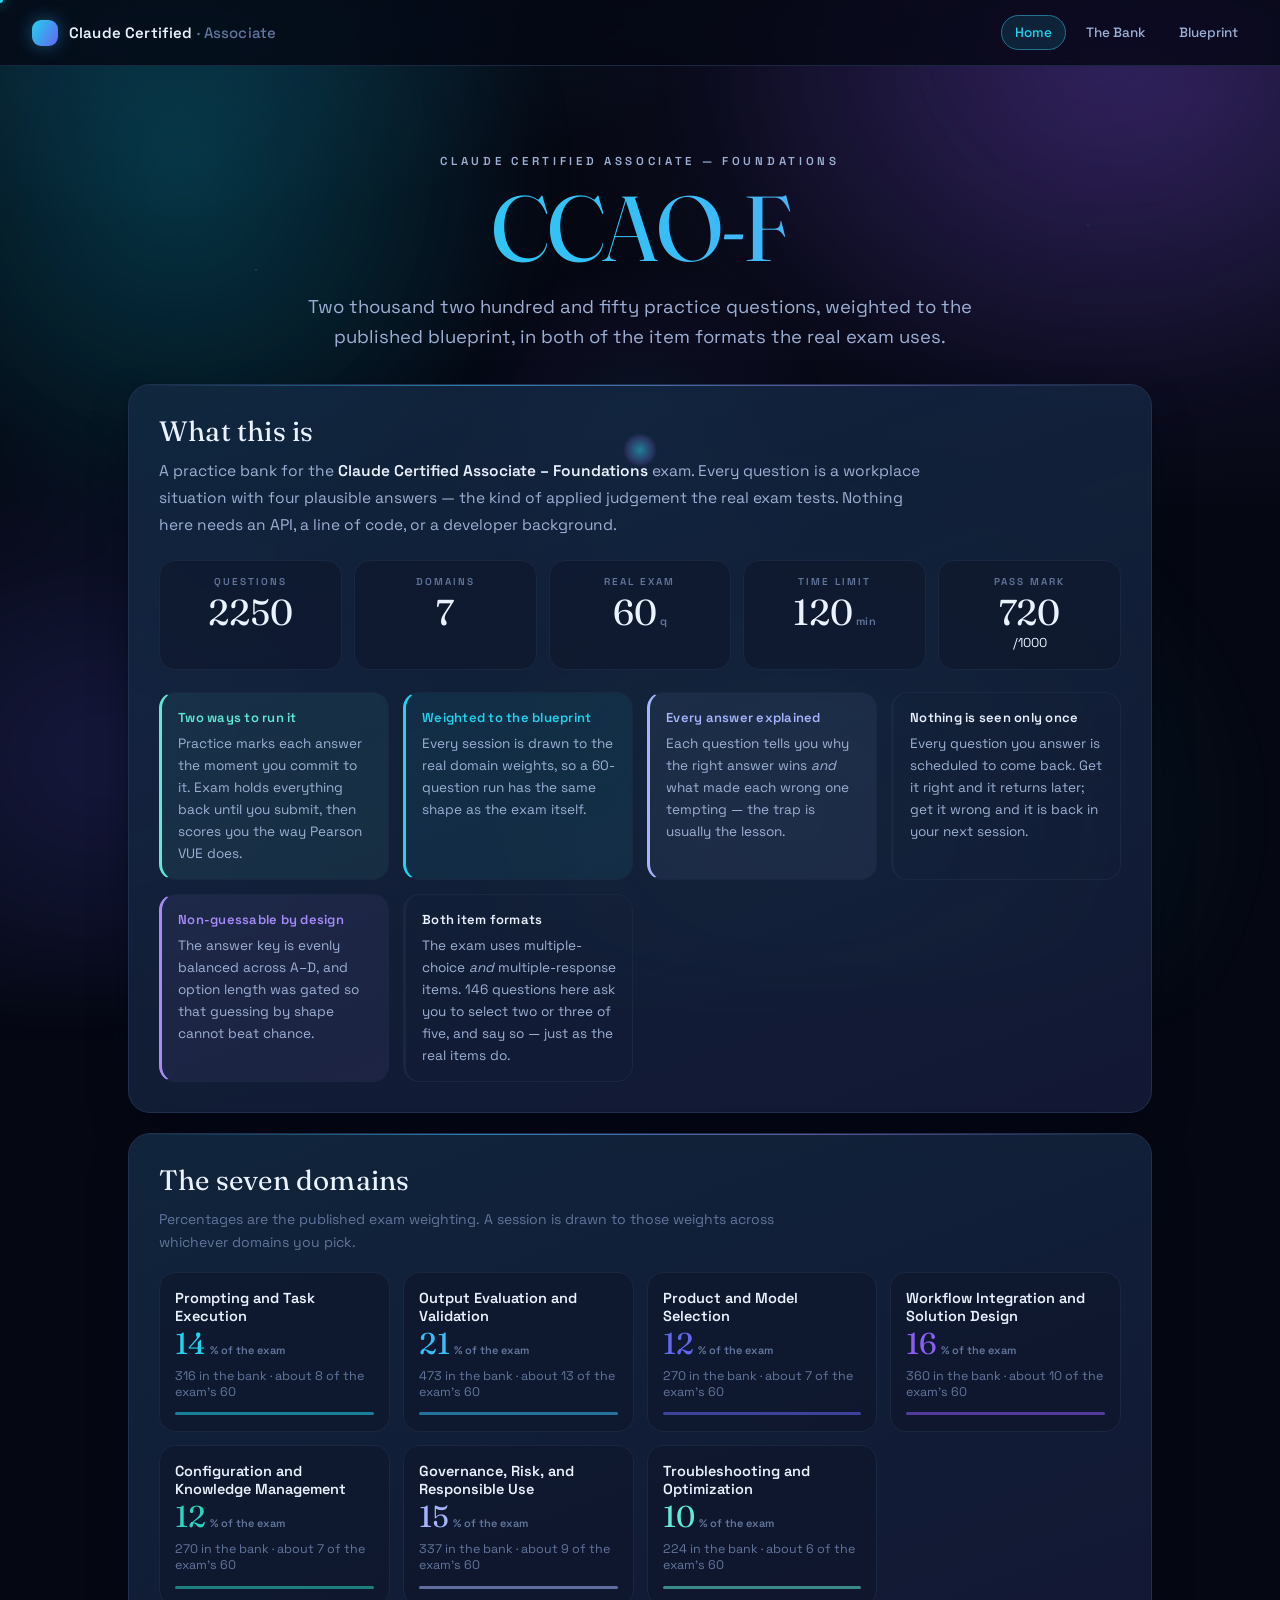
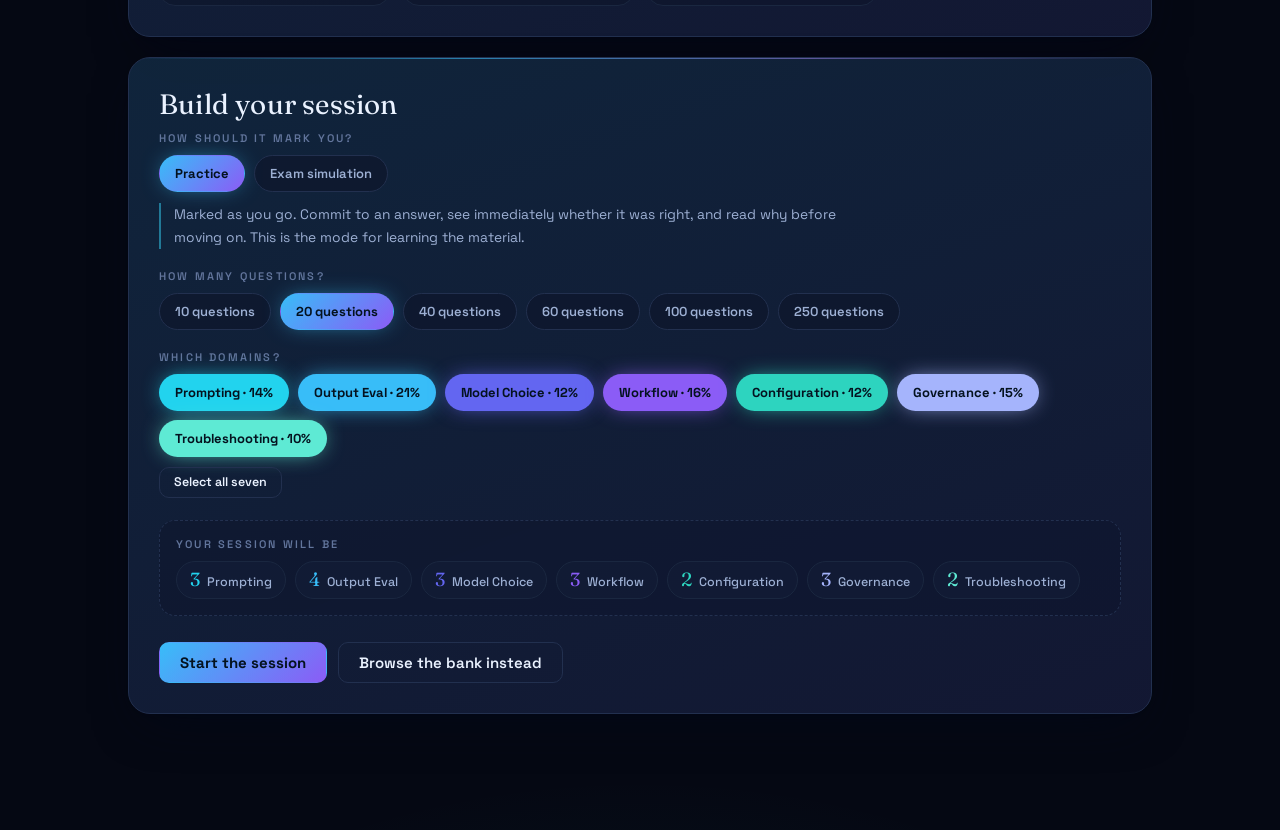
